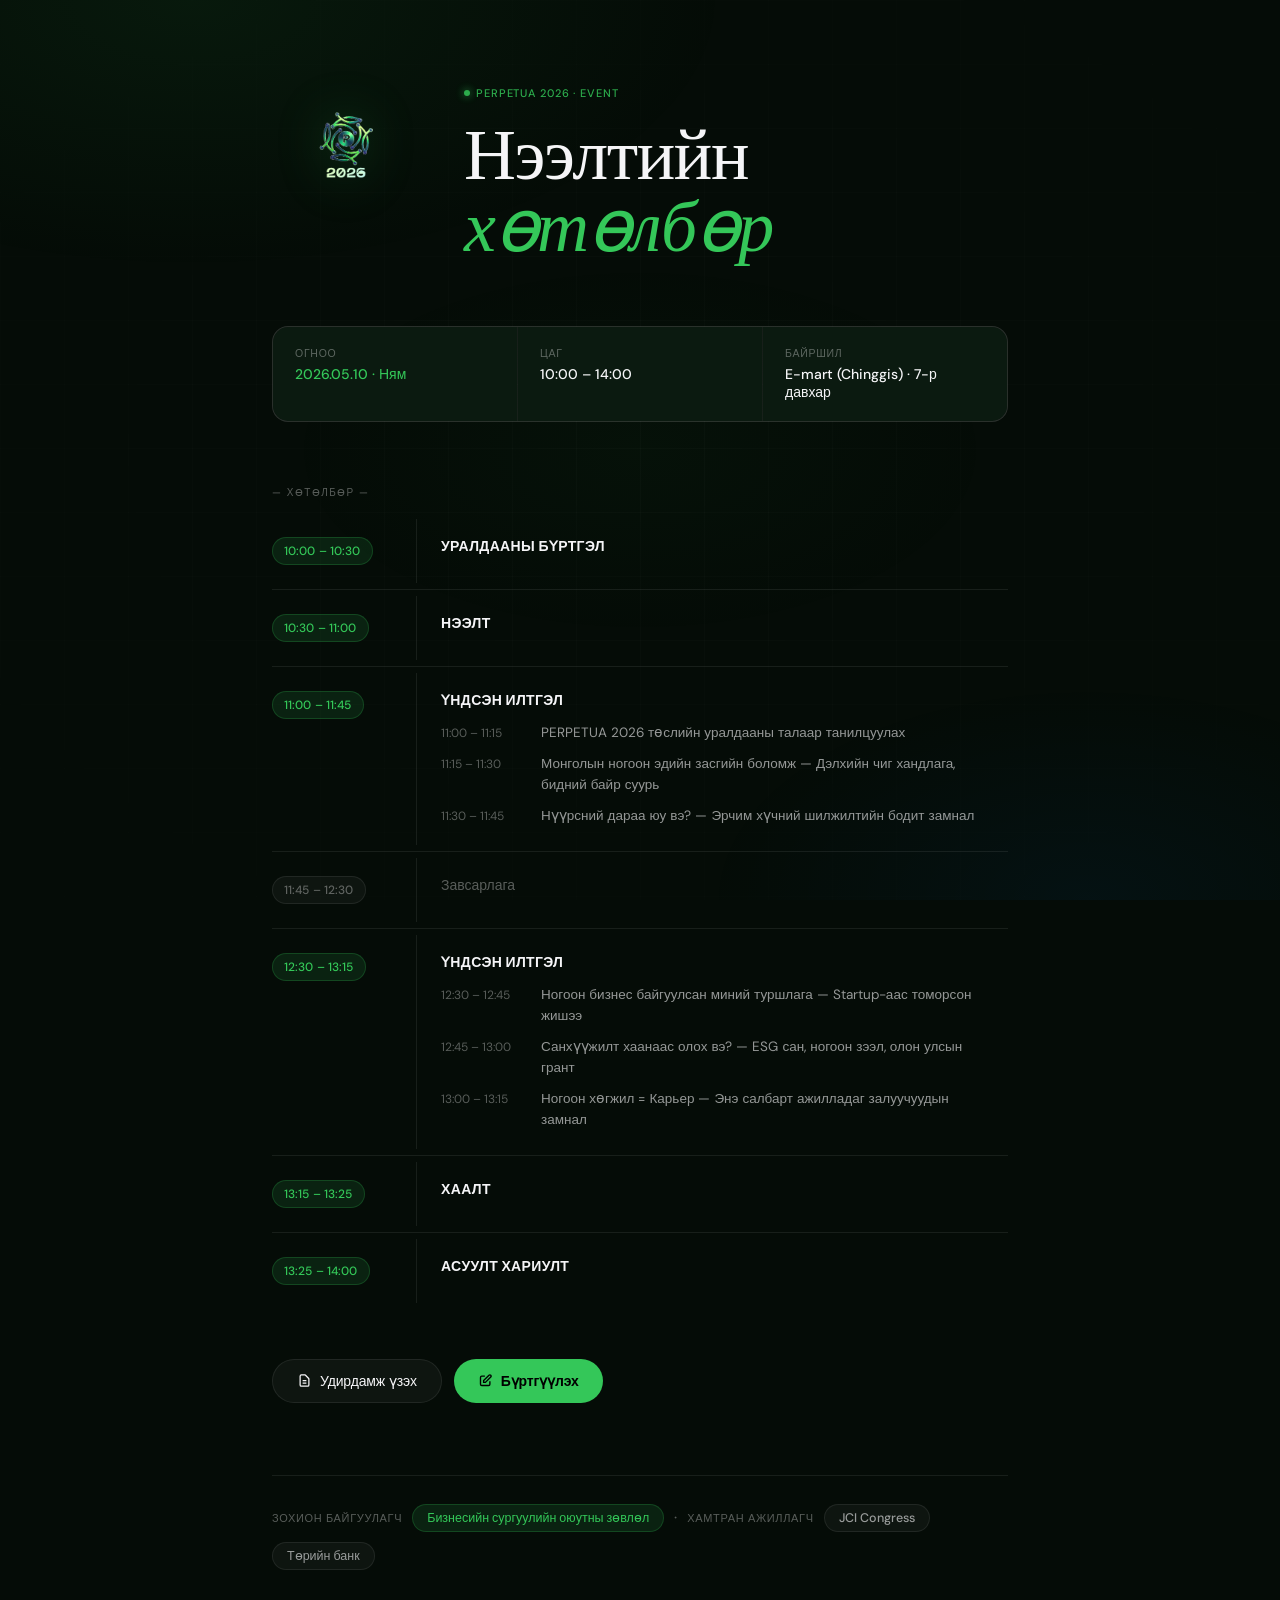
==== index.html @ bea0c5b6 "Update index.html" ====
<!DOCTYPE html>
<html lang="mn">
<head>
    <meta charset="UTF-8">
    <meta name="viewport" content="width=device-width, initial-scale=1.0">
    <title>Perpetua 2026 — Нээлтийн Хөтөлбөр</title>
    <link href="https://fonts.googleapis.com/css2?family=DM+Sans:ital,opsz,wght@0,9..40,300;0,9..40,400;0,9..40,500;0,9..40,600;1,9..40,300&family=DM+Serif+Display:ital@0;1&display=swap" rel="stylesheet">
    <style>
        :root {
            --bg: #050c07;
            --bg2: #0b1a10;
            --surface: rgba(255,255,255,0.038);
            --surface-hover: rgba(255,255,255,0.065);
            --border: rgba(255,255,255,0.08);
            --border-accent: rgba(52,199,89,0.22);
            --accent: #34c759;
            --accent-soft: rgba(52,199,89,0.12);
            --accent-glow: rgba(52,199,89,0.06);
            --text: #f5f5f7;
            --text-2: rgba(245,245,247,0.6);
            --text-3: rgba(245,245,247,0.35);
            --serif: 'DM Serif Display', Georgia, serif;
            --sans: 'DM Sans', -apple-system, sans-serif;
        }

        *, *::before, *::after { box-sizing: border-box; margin: 0; padding: 0; }

        html { scroll-behavior: smooth; }

        body {
            font-family: var(--sans);
            background: var(--bg);
            color: var(--text);
            min-height: 100vh;
            overflow-x: hidden;
            -webkit-font-smoothing: antialiased;
            -moz-osx-font-smoothing: grayscale;
        }

        /* Subtle ambient light */
        .ambient {
            position: fixed; inset: 0; pointer-events: none; z-index: 0;
            background:
                radial-gradient(ellipse 70% 50% at 15% 0%, rgba(52,199,89,0.07) 0%, transparent 60%),
                radial-gradient(ellipse 50% 40% at 85% 100%, rgba(10,132,255,0.05) 0%, transparent 60%),
                radial-gradient(ellipse 40% 30% at 50% 50%, rgba(52,199,89,0.03) 0%, transparent 70%);
        }

        /* Very faint grid */
        .grid-bg {
            position: fixed; inset: 0; pointer-events: none; z-index: 0;
            background-image:
                linear-gradient(rgba(255,255,255,0.018) 1px, transparent 1px),
                linear-gradient(90deg, rgba(255,255,255,0.018) 1px, transparent 1px);
            background-size: 64px 64px;
            mask-image: radial-gradient(ellipse 80% 80% at 50% 50%, black 0%, transparent 100%);
        }

        .page {
            position: relative; z-index: 10;
            max-width: 800px;
            margin: 0 auto;
            padding: 72px 32px 100px;
        }

        /* ── HERO ── */
        .hero {
            display: flex;
            align-items: flex-start;
            gap: 44px;
            margin-bottom: 64px;
        }

        .logo-wrap {
            flex-shrink: 0;
            width: 148px; height: 148px;
        }

        .logo-wrap img {
            width: 100%; height: 100%;
            object-fit: contain;
            filter: drop-shadow(0 0 24px rgba(52,199,89,0.28));
            animation: glow 5s ease-in-out infinite alternate;
        }

        @keyframes glow {
            from { filter: drop-shadow(0 0 16px rgba(52,199,89,0.2)); }
            to   { filter: drop-shadow(0 0 36px rgba(52,199,89,0.45)); }
        }

        .hero-text { padding-top: 8px; }

        .tag {
            display: inline-flex; align-items: center; gap: 6px;
            font-size: 11px; font-weight: 500; letter-spacing: 0.08em;
            text-transform: uppercase; color: var(--accent);
            margin-bottom: 18px;
            opacity: 0.85;
        }

        .tag::before {
            content: '';
            width: 6px; height: 6px; border-radius: 50%;
            background: var(--accent);
            box-shadow: 0 0 8px var(--accent);
            animation: pulse 2.5s ease-in-out infinite;
        }

        @keyframes pulse {
            0%, 100% { opacity: 1; transform: scale(1); }
            50% { opacity: 0.4; transform: scale(0.8); }
        }

        h1 {
            font-family: var(--serif);
            font-size: clamp(44px, 7.5vw, 72px);
            font-weight: 400;
            line-height: 1.0;
            color: var(--text);
            letter-spacing: -0.02em;
        }

        h1 em {
            font-style: italic;
            color: var(--accent);
        }

        /* ── META ── */
        .meta {
            display: grid;
            grid-template-columns: repeat(3, 1fr);
            gap: 1px;
            margin-bottom: 64px;
            border: 1px solid var(--border);
            border-radius: 16px;
            overflow: hidden;
            background: var(--border);
        }

        .meta-cell {
            background: var(--bg2);
            padding: 20px 22px;
            display: flex; flex-direction: column; gap: 5px;
        }

        .meta-cell:first-child { border-radius: 15px 0 0 15px; }
        .meta-cell:last-child  { border-radius: 0 15px 15px 0; }

        .meta-label {
            font-size: 10.5px;
            font-weight: 500;
            letter-spacing: 0.07em;
            text-transform: uppercase;
            color: var(--text-3);
        }

        .meta-val {
            font-size: 14px;
            font-weight: 500;
            color: var(--text);
            line-height: 1.3;
        }

        .meta-val.green { color: var(--accent); }

        /* ── SECTION HEADING ── */
        .sec-head {
            font-size: 10px;
            font-weight: 500;
            letter-spacing: 0.14em;
            text-transform: uppercase;
            color: var(--text-3);
            margin-bottom: 20px;
        }

        /* ── TIMELINE ── */
        .timeline { display: flex; flex-direction: column; gap: 2px; }

        .t-row {
            display: grid;
            grid-template-columns: 144px 1fr;
            gap: 0;
            border-radius: 12px;
            overflow: hidden;
            transition: background 0.18s;
        }

        .t-row:hover { background: var(--surface-hover); }
        .t-row:hover .t-time { background: transparent; }

        .t-time {
            padding: 18px 20px 18px 0;
            display: flex; align-items: flex-start;
        }

        .chip {
            font-size: 12px;
            font-weight: 500;
            color: var(--accent);
            background: var(--accent-soft);
            border: 1px solid var(--border-accent);
            padding: 5px 11px;
            border-radius: 99px;
            white-space: nowrap;
            letter-spacing: 0.01em;
            transition: all 0.18s;
        }

        .t-row:hover .chip {
            background: rgba(52,199,89,0.18);
        }

        .chip.muted {
            color: var(--text-3);
            background: rgba(255,255,255,0.04);
            border-color: var(--border);
        }

        .t-body {
            padding: 18px 20px 18px 24px;
            border-left: 1px solid var(--border);
        }

        .t-row:hover .t-body { border-left-color: var(--border-accent); }

        .t-title {
            font-family: var(--sans);
            font-size: 14px;
            font-weight: 600;
            color: var(--text);
            letter-spacing: 0.025em;
            text-transform: uppercase;
            margin-bottom: 0;
        }

        .t-title.muted {
            font-weight: 400;
            color: var(--text-3);
            text-transform: none;
            letter-spacing: 0;
        }

        .t-subs { display: flex; flex-direction: column; gap: 10px; margin-top: 14px; }

        .t-sub {
            display: grid;
            grid-template-columns: 88px 1fr;
            gap: 12px;
            align-items: baseline;
        }

        .t-sub-time {
            font-size: 12px;
            color: var(--text-3);
            font-weight: 400;
            white-space: nowrap;
        }

        .t-sub-text {
            font-size: 13.5px;
            color: var(--text-2);
            line-height: 1.55;
        }

        /* ── RULE ── */
        .rule {
            height: 1px;
            background: var(--border);
            margin: 4px 0;
        }

        /* ── BUTTONS ── */
        .actions {
            display: flex; gap: 12px; flex-wrap: wrap;
            margin-top: 56px;
        }

        .btn {
            display: inline-flex; align-items: center; gap: 8px;
            padding: 12px 24px;
            border-radius: 980px;
            font-family: var(--sans);
            font-size: 14px;
            font-weight: 500;
            cursor: pointer;
            border: none;
            text-decoration: none;
            transition: all 0.2s ease;
            letter-spacing: -0.01em;
        }

        .btn-ghost {
            background: var(--surface);
            border: 1px solid var(--border);
            color: var(--text);
        }

        .btn-ghost:hover {
            background: var(--surface-hover);
            border-color: rgba(255,255,255,0.15);
        }

        .btn-primary {
            background: var(--accent);
            color: #000;
            font-weight: 600;
            box-shadow: 0 0 0 0 rgba(52,199,89,0);
        }

        .btn-primary:hover {
            background: #3ddc6a;
            transform: translateY(-1px);
            box-shadow: 0 8px 24px rgba(52,199,89,0.3);
        }

        /* ── FOOTER ── */
        .footer {
            margin-top: 72px;
            padding-top: 28px;
            border-top: 1px solid var(--border);
            display: flex;
            flex-wrap: wrap;
            align-items: center;
            gap: 10px;
        }

        .footer-label {
            font-size: 11px;
            color: var(--text-3);
            letter-spacing: 0.06em;
            text-transform: uppercase;
        }

        .badge {
            font-size: 12.5px;
            font-weight: 500;
            color: var(--text-2);
            padding: 5px 14px;
            border: 1px solid var(--border);
            border-radius: 99px;
            background: var(--surface);
        }

        .badge.primary {
            color: var(--accent);
            border-color: var(--border-accent);
            background: var(--accent-soft);
        }

        .dot { color: var(--text-3); font-size: 16px; line-height: 1; }

        /* ── MODAL ── */
        #modal {
            display: none; position: fixed; inset: 0; z-index: 1000;
            background: rgba(0,0,0,0.72);
            backdrop-filter: blur(20px) saturate(1.5);
            -webkit-backdrop-filter: blur(20px) saturate(1.5);
            align-items: center; justify-content: center;
            padding: 20px;
        }

        .modal-box {
            background: #0f1f14;
            border: 1px solid var(--border);
            border-radius: 20px;
            max-width: 660px; width: 100%;
            max-height: 88vh; overflow-y: auto;
            position: relative;
            box-shadow: 0 32px 80px rgba(0,0,0,0.7), 0 0 0 1px rgba(255,255,255,0.05);
        }

        .modal-box::-webkit-scrollbar { width: 4px; }
        .modal-box::-webkit-scrollbar-track { background: transparent; }
        .modal-box::-webkit-scrollbar-thumb { background: rgba(255,255,255,0.1); border-radius: 99px; }

        .modal-head {
            position: sticky; top: 0; z-index: 10;
            background: #0f1f14;
            padding: 24px 28px 20px;
            border-bottom: 1px solid var(--border);
            display: flex; justify-content: space-between; align-items: flex-start;
        }

        .modal-head-text {}

        .modal-tag {
            font-size: 10px; font-weight: 500;
            letter-spacing: 0.1em; text-transform: uppercase;
            color: var(--accent); opacity: 0.7; margin-bottom: 6px;
        }

        .modal-title {
            font-family: var(--serif);
            font-size: 20px; font-weight: 400;
            color: var(--text); letter-spacing: -0.01em;
        }

        .modal-close {
            width: 32px; height: 32px; border-radius: 50%;
            background: var(--surface);
            border: 1px solid var(--border);
            color: var(--text-2); cursor: pointer;
            font-size: 15px; display: flex; align-items: center; justify-content: center;
            flex-shrink: 0; margin-left: 16px;
            transition: all 0.15s;
        }

        .modal-close:hover { background: var(--surface-hover); color: var(--text); }

        .modal-body { padding: 28px; display: flex; flex-direction: column; gap: 28px; }

        .m-section {}
        .m-sec-title {
            font-size: 10px; font-weight: 500;
            letter-spacing: 0.1em; text-transform: uppercase;
            color: var(--text-3); margin-bottom: 14px;
        }

        .m-text { font-size: 14px; color: var(--text-2); line-height: 1.68; }

        .m-list { list-style: none; display: flex; flex-direction: column; gap: 8px; }
        .m-list li {
            font-size: 13.5px; color: var(--text-2); line-height: 1.5;
            display: flex; gap: 10px; align-items: baseline;
        }
        .m-list li::before {
            content: '—'; color: var(--accent); opacity: 0.6; flex-shrink: 0;
        }

        .timeline-mini { display: flex; flex-direction: column; gap: 6px; }
        .tl-row {
            display: flex; align-items: center; gap: 14px;
            padding: 10px 14px; border-radius: 10px;
            background: var(--surface);
            border: 1px solid var(--border);
        }

        .tl-date { font-size: 12px; font-weight: 600; color: var(--accent); min-width: 88px; }
        .tl-desc { font-size: 13px; color: var(--text-2); }

        .score-grid { display: flex; flex-direction: column; gap: 6px; }
        .score-row {
            display: flex; justify-content: space-between; align-items: center;
            padding: 10px 14px; border-radius: 10px;
            background: var(--surface);
            border: 1px solid var(--border);
        }

        .score-row.total {
            background: var(--accent-soft);
            border-color: var(--border-accent);
        }

        .score-label { font-size: 13px; color: var(--text-2); }
        .score-label.bold { font-weight: 600; color: var(--text); }
        .score-pts { font-size: 13px; font-weight: 700; color: var(--accent); }

        .contact-card {
            padding: 16px 18px;
            background: var(--surface);
            border: 1px solid var(--border);
            border-radius: 12px;
            display: flex; flex-direction: column; gap: 6px;
        }

        .contact-row { font-size: 13.5px; color: var(--text-2); }
        .contact-row span { color: var(--text); font-weight: 500; }

        .modal-footer { padding: 0 28px 28px; }

        /* Responsive */
        @media (max-width: 600px) {
            .page { padding: 48px 20px 80px; }
            .hero { flex-direction: column; gap: 24px; }
            .logo-wrap { width: 100px; height: 100px; }
            .meta { grid-template-columns: 1fr; }
            .meta-cell:first-child { border-radius: 15px 15px 0 0; }
            .meta-cell:last-child  { border-radius: 0 0 15px 15px; }
            .t-row { grid-template-columns: 1fr; }
            .t-body { border-left: none; border-top: 1px solid var(--border); padding: 14px 0; }
            .t-sub { grid-template-columns: 1fr; gap: 2px; }
        }
    </style>
</head>
<body>

<div class="ambient"></div>
<div class="grid-bg"></div>

<div class="page">

    <!-- HERO -->
    <header class="hero">
        <div class="logo-wrap">
            <img id="logo" src="" alt="Perpetua 2026">
        </div>
        <div class="hero-text">
            <div class="tag">Perpetua 2026 · Event</div>
            <h1>Нээлтийн<br><em>хөтөлбөр</em></h1>
        </div>
    </header>

    <!-- META -->
    <div class="meta">
        <div class="meta-cell">
            <span class="meta-label">Огноо</span>
            <span class="meta-val green">2026.05.10 · Ням</span>
        </div>
        <div class="meta-cell">
            <span class="meta-label">Цаг</span>
            <span class="meta-val">10:00 – 14:00</span>
        </div>
        <div class="meta-cell">
            <span class="meta-label">Байршил</span>
            <span class="meta-val">E-mart (Chinggis) · 7-р давхар</span>
        </div>
    </div>

    <!-- PROGRAMME -->
    <div class="sec-head">— Хөтөлбөр —</div>

    <div class="timeline">

        <div class="t-row">
            <div class="t-time"><span class="chip">10:00 – 10:30</span></div>
            <div class="t-body"><div class="t-title">Уралдааны бүртгэл</div></div>
        </div>

        <div class="rule"></div>

        <div class="t-row">
            <div class="t-time"><span class="chip">10:30 – 11:00</span></div>
            <div class="t-body"><div class="t-title">Нээлт</div></div>
        </div>

        <div class="rule"></div>

        <div class="t-row">
            <div class="t-time"><span class="chip">11:00 – 11:45</span></div>
            <div class="t-body">
                <div class="t-title">Үндсэн илтгэл</div>
                <div class="t-subs">
                    <div class="t-sub">
                        <span class="t-sub-time">11:00 – 11:15</span>
                        <span class="t-sub-text">PERPETUA 2026 төслийн уралдааны талаар танилцуулах</span>
                    </div>
                    <div class="t-sub">
                        <span class="t-sub-time">11:15 – 11:30</span>
                        <span class="t-sub-text">Монголын ногоон эдийн засгийн боломж — Дэлхийн чиг хандлага, бидний байр суурь</span>
                    </div>
                    <div class="t-sub">
                        <span class="t-sub-time">11:30 – 11:45</span>
                        <span class="t-sub-text">Нүүрсний дараа юу вэ? — Эрчим хүчний шилжилтийн бодит замнал</span>
                    </div>
                </div>
            </div>
        </div>

        <div class="rule"></div>

        <div class="t-row">
            <div class="t-time"><span class="chip muted">11:45 – 12:30</span></div>
            <div class="t-body"><div class="t-title muted">Завсарлага</div></div>
        </div>

        <div class="rule"></div>

        <div class="t-row">
            <div class="t-time"><span class="chip">12:30 – 13:15</span></div>
            <div class="t-body">
                <div class="t-title">Үндсэн илтгэл</div>
                <div class="t-subs">
                    <div class="t-sub">
                        <span class="t-sub-time">12:30 – 12:45</span>
                        <span class="t-sub-text">Ногоон бизнес байгуулсан миний туршлага — Startup-аас томорсон жишээ</span>
                    </div>
                    <div class="t-sub">
                        <span class="t-sub-time">12:45 – 13:00</span>
                        <span class="t-sub-text">Санхүүжилт хаанаас олох вэ? — ESG сан, ногоон зээл, олон улсын грант</span>
                    </div>
                    <div class="t-sub">
                        <span class="t-sub-time">13:00 – 13:15</span>
                        <span class="t-sub-text">Ногоон хөгжил = Карьер — Энэ салбарт ажилладаг залуучуудын замнал</span>
                    </div>
                </div>
            </div>
        </div>

        <div class="rule"></div>

        <div class="t-row">
            <div class="t-time"><span class="chip">13:15 – 13:25</span></div>
            <div class="t-body"><div class="t-title">Хаалт</div></div>
        </div>

        <div class="rule"></div>

        <div class="t-row">
            <div class="t-time"><span class="chip">13:25 – 14:00</span></div>
            <div class="t-body"><div class="t-title">Асуулт хариулт</div></div>
        </div>

    </div>

    <!-- ACTIONS -->
    <div class="actions">
        <button class="btn btn-ghost" onclick="document.getElementById('modal').style.display='flex'">
            <svg width="15" height="15" fill="none" stroke="currentColor" stroke-width="2" viewBox="0 0 24 24"><path d="M9 12h6m-6 4h6m2 5H7a2 2 0 01-2-2V5a2 2 0 012-2h5.586a1 1 0 01.707.293l5.414 5.414a1 1 0 01.293.707V19a2 2 0 01-2 2z"/></svg>
            Удирдамж үзэх
        </button>
        <a class="btn btn-primary" href="https://forms.gle/eu1u39CYRS789gAz5" target="_blank">
            <svg width="15" height="15" fill="none" stroke="currentColor" stroke-width="2.2" viewBox="0 0 24 24"><path d="M11 5H6a2 2 0 00-2 2v11a2 2 0 002 2h11a2 2 0 002-2v-5m-1.414-9.414a2 2 0 112.828 2.828L11.828 15H9v-2.828l8.586-8.586z"/></svg>
            Бүртгүүлэх
        </a>
    </div>

    <!-- FOOTER -->
    <footer class="footer">
        <span class="footer-label">Зохион байгуулагч</span>
        <span class="badge primary">Бизнесийн сургуулийн оюутны зөвлөл</span>
        <span class="dot">·</span>
        <span class="footer-label">Хамтран ажиллагч</span>
        <span class="badge">JCI Congress</span>
        <span class="badge">Төрийн банк</span>
    </footer>

</div>

<!-- MODAL -->
<div id="modal" onclick="if(event.target===this)this.style.display='none'">
    <div class="modal-box">
        <div class="modal-head">
            <div class="modal-head-text">
                <div class="modal-tag">Perpetua 2026</div>
                <div class="modal-title">"Ногоон Хөгжил 2026" удирдамж</div>
            </div>
            <button class="modal-close" onclick="document.getElementById('modal').style.display='none'">✕</button>
        </div>

        <div class="modal-body">

            <div class="m-section">
                <div class="m-sec-title">Ерөнхий мэдээлэл</div>
                <p class="m-text">"PERPETUA 2026" төслийн уралдаан нь МУИС-ийн оюутнуудын ногоон хөгжил, тогтвортой шилжилтийн талаарх мэдлэг, бүтээлч санаачилга, төсөл боловсруулах ур чадварыг дэмжих зорилготой уралдаан юм.</p>
            </div>

            <div class="rule"></div>

            <div class="m-section">
                <div class="m-sec-title">Оролцогчдод тавигдах шаардлага</div>
                <ul class="m-list">
                    <li>Оролцогч баг нь <strong style="color:var(--text);">3 оюутнаас</strong> бүрдсэн байна</li>
                    <li>МУИС-ийн бакалаврын өдрийн ангийн <strong style="color:var(--text);">3, 4 дүгээр түвшний</strong> идэвхтэй суралцагч байна</li>
                    <li>Нэг баг нэг л төслийн санал ирүүлнэ</li>
                    <li>Ирүүлэх төсөл нь оролцогчдын өөрсдийн боловсруулсан байна</li>
                </ul>
            </div>

            <div class="rule"></div>

            <div class="m-section">
                <div class="m-sec-title">Хугацаа · Тэмцээний бүтэц</div>
                <div class="timeline-mini">
                    <div class="tl-row">
                        <span class="tl-date">05.04 – 05.09</span>
                        <span class="tl-desc">Бүртгэлийн үе шат</span>
                    </div>
                    <div class="tl-row" style="border-color:var(--border-accent);background:var(--accent-soft);">
                        <span class="tl-date">05.10</span>
                        <span class="tl-desc" style="color:var(--text);">Нээлтийн үйл ажиллагаа</span>
                    </div>
                    <div class="tl-row">
                        <span class="tl-date">05.10 – 05.17</span>
                        <span class="tl-desc">Төслийн санал хүлээн авах, үнэлэх</span>
                    </div>
                    <div class="tl-row">
                        <span class="tl-date">05.17 – 05.22</span>
                        <span class="tl-desc">Шилдэг 15 багийг шалгаруулах</span>
                    </div>
                    <div class="tl-row">
                        <span class="tl-date">05.23</span>
                        <span class="tl-desc">Питч танилцуулга · Эцсийн шалгаруулалт</span>
                    </div>
                </div>
            </div>

            <div class="rule"></div>

            <div class="m-section">
                <div class="m-sec-title">Үнэлгээний шалгуур · 100 оноо</div>
                <div class="score-grid">
                    <div class="score-row">
                        <span class="score-label">Сэдэв, чиглэлд нийцсэн байдал</span>
                        <span class="score-pts">20</span>
                    </div>
                    <div class="score-row">
                        <span class="score-label">Асуудлын үндэслэл, хэрэгцээ</span>
                        <span class="score-pts">15</span>
                    </div>
                    <div class="score-row">
                        <span class="score-label">Шийдлийн шинэлэг байдал</span>
                        <span class="score-pts">15</span>
                    </div>
                    <div class="score-row">
                        <span class="score-label">Хэрэгжих боломж, төлөвлөлт</span>
                        <span class="score-pts">20</span>
                    </div>
                    <div class="score-row">
                        <span class="score-label">Үр нөлөө, тогтвортой байдал</span>
                        <span class="score-pts">20</span>
                    </div>
                    <div class="score-row">
                        <span class="score-label">Багийн чадавх, танилцуулга</span>
                        <span class="score-pts">10</span>
                    </div>
                    <div class="score-row total">
                        <span class="score-label bold">Нийт</span>
                        <span class="score-pts">100</span>
                    </div>
                </div>
            </div>

            <div class="rule"></div>

            <div class="m-section">
                <div class="m-sec-title">Холбоо барих</div>
                <div class="contact-card">
                    <div class="contact-row">Утас: <span>+976 9119-7215</span></div>
                    <div class="contact-row">И-мэйл: <span>businessnumoz@gmail.com</span></div>
                    <div class="contact-row">Зохион байгуулагч: <span>МУИС Бизнесийн сургуулийн Оюутны зөвлөл</span></div>
                </div>
            </div>

        </div>

        <div class="modal-footer">
            <a class="btn btn-primary" href="https://forms.gle/eu1u39CYRS789gAz5" target="_blank" style="width:100%;justify-content:center;">
                <svg width="15" height="15" fill="none" stroke="currentColor" stroke-width="2.2" viewBox="0 0 24 24"><path d="M11 5H6a2 2 0 00-2 2v11a2 2 0 002 2h11a2 2 0 002-2v-5m-1.414-9.414a2 2 0 112.828 2.828L11.828 15H9v-2.828l8.586-8.586z"/></svg>
                Бүртгүүлэх — forms.gle
            </a>
        </div>
    </div>
</div>

<script>
// Load logo
const b64 = 'iVBORw0KGgoAAAANSUhEUgAABjAAAANxCAYAAABKW/[base64]/Oi4O+7+2s//Y79HRERERERE3kym/xMnIiIiIiIiIiIiIiJvGk1giIiIiIiIiIiIiIjIG6f6oW+AiIiIiMg/xe1JYjN77edf5/ZlRURERERE5M2lFVIiIiIi8qNy/e+vCiJERERERET+sGkCQ0RERER+dF4NLzR1ISIiIiIi8odHExgiIiIi8qNVSqGUQs6ZUgru/tI/MIYXIYSbf8zs5p/rj0VEREREROTNowkMEREREflRKqWQSqZLHUNK9DmNn8s9VhzKGGKEEKiqiqpqbt4PIVCHmmgQ+V1DjDK9Db/PuyUiIiIiIiITTWCIiIiIyA/[base64]/VTSbx0tuCT1MNZi8uZA5u0OdEO+zYDy1X+40f0p5mOYOV04eBTbfj6vwR2/2BNBRKgsojdaxYzGbM6sotBpoYaNxYxjkny1MLjVE80e9bYuooNlDFOTFGwjemLAJOxjR9ISIiIiIi8r1QgCEiIiIiP7Dy8ofOSynHkAe27RXb/kBnvR9iRxsGdqVjf3WgrxLbfs+Ty0sOXc9+N5CT0YSGSGA+a1gu51QBZlXkbL6krTvaPPiialjXNfNqZqGqSSRK3lNTU1lFsAoI0yRIwEzhhYiIiIiIyPdFAYaIiIiI/EDKt39prLsgpYFtt+Wq3bKj9aEqlDns+4Hz7QXPNufsUs++63l6cUmfnN22J/dOjDXRArM6spg1VBGOmobu3hnzEKlCxWo2562TMx6c3mVeBwzD+0wqjg+FqnJCmN2MizgvJkdERERERETk90sBhoiIiIh8b36XBgn3cY2U58Jmd8V5e+lb39HGQls69m3Ltm/Z+kBf1Ty72PDZF4/5+DdfcP78itSVcQKjqpnNZtTRCV6oI6xmDetlzQdvv83PPvgAO6t5cnnBdrvze0f3eHh63+ZNQ0kOuYdiVFYTLFBQdbeIiIiIiMj3SQGGiIiIiPxAAuMUxjejgZQL+/aKi8MlV/0F+9ixYWAzHNjkHYeUeX615+Ki5bNPv+Y3v/qST3/1BRdPNwztwNFyxfJozXrZU0VgGAgl88QTuQxcfLgjtZHuPedo0dCEQHvqVHHmJ4sjm8eapopkz5BaqmqOESgOUSmGiIiIiIjI90IBhoiIiIh8b271c39jH9PN1wK0fce227LPW9+Hlo23PO+2XOUDl/2BQ5/5m//xMb/+1Zd89dlzzr/e0z5toY80tuLu3be5e3aH9WpGUxn4QOk7ri4v+Orxl/xy8zFPvnzOH//Rh/zpL37O/Xt3IF/QdQMfvfu+3z05trpeUUqiDBBKooqNJjBERERERES+RwowREREROR7Zbf3SDlggesJjAL0Q88+7Xh89ci72NPXPRftJZd5z7Zkznc7Hj254pf/8CmPv7zgcOnQNVQ5sJqtWdcz7i0ecDo7pjajCYEqOnfuHZHv99w7fkDxHguJfpv55OMvubra8MF77xOqyOPzZxDcY8Tm1YwqDuQSMA9U1bf/67O7Y6aGDBERERERkX8pCjBERERE5I3hwH44cLE998ebp+RZgqbmUDr2qceaOc+fHvjlf/+EJ19csn3aMWfN8XJNFRqWccnx8oj7Z/eIEbp2R0pwfHbMH334Z9y/d0oMkEvL1e45//Wv/xO/+eTX/PrXPcEq3nrnLb6+eE4m0czM76yPrapmeM6koacKFW4KKkRERERERL4PCjBERERE5IdjgAewsby7eKYd9myHHdUqsqdlvz/QUSgeOX+y5/Enl/zmvz4i98a6rHn79D3mvqTEjPeGtUbeFwYyl5s97XDg8smGmS0pfeaPP3qP9WrN++/cZTEPnJyu+S9//V949OgRf/v3v+S99x8wTzWPzp8QzL1en1hKiZgKTTXDVIIhIiIiIiLyvVCAISIiIiJvhFKcIXdcbS/90O+oVg3d7oLn2yviaknfOb/+20/59X/9nKe/fM56fszRfM76aMk8LulKT8pgbgy7TFd6dhcd28OGSzJ1bFjUDe8/vM/P3v+Qew/XdnK2djN4/PgxXd/zySefcHK25uzsmGfbS5bzGXeOjgmWqKsZxRPBa01giIiIiIiIfA8UYIiIiIjID8Nefptzpm1bLi6eczlcYHVgIBOqmqE3Hn/+lL//P/6Bx3/7nHBeMVhH1zRcdZe0sSd1BacixppgA7NZw/07Dzhq1+z2V/S7xMX5jqvLHZdXG45OZ95UMz5490P+7/+3/8jf/Oq/8/[base64]/fB/bX3TURERERERP75NIEhIiIiIt87J1Om0YvA2H+RUqJtW2/bPdtuR7UdOFTQtj0Xz/bszjt8V6iGwtwDXcqkIdOWxNG84d7d95iv5iTLnG+e0e03ZHdmTU1dR/rk7HZ7zjcHhmT0CT75+HOefP2M9z56n/nsGKPh0eOv6cqeh2+dsVpUXO63PCw9mUIphgXHXUXeIiIiIiIiv28KMERERETk+2UFHAKFcmsguJRCPwwQA7GpcHcWsxmz+THPH3/K5fNL+j4RrKKkTCgBHwqJgZKMRTPHQkVTBU5Ojjk9W1HXgRDBrVCdX1E1kY9/8zl1HXj8+BGPv37McrEmp4rl4ozV8ozdruXQZy4PB5armlwym0PL2Wwg4lQef8AHT0RERERE5KdDAYaIiIiIfP+sYBgRbqYZ2jTQ5o4SoQkVVjmxqalnK9wL227HEMCrgHmFdYXSZ7DCrAnMDIZhIBgcLxc0Rw2z9YK+DACE2ZLd9oqvH39FSolnXz9nvppz//4x+0NkGGrq5ojh4muu9i37LrMfCrjjsSLhmBXMjFISMUbGIQxNYoiIiIiIiPw+KMAQERERke+d3T70L04xo08D3dBDcMiFqo7MmkD2gUO7Yddu6EtL0yypQkNDYHa04P7ZO9y/e2+83pxIXcLqhpIbYlWxms0wM/o+sd9tmC9XlGw8Pz/g5zueP9vz7GLDpr3k2e45T682rEqkGwqDG17NaEvhUDrqaoFqL0RERERERL4fCjBERERE5HsWXvqolELB6fvW2/ZAzgO5DFQO4LgX3DN1Ezg5XZOGiO8Ljc05Xp5y/+FD1qtjSim4G6VAHRuiVZQuAWDBmVtkvVjjKTMMHe12R3doCeGS9tBB7ZQQGTaFtKgY+opUInGxZJcHtmnvi6axBY4VUw+GiIiIiIjI75kCDBERERH5Xo0H/wH8+uNMLmkMFbo9bbenxARUOBkLTjOLHB8vCe/NuCo9vWdqr2jmFYujBRaNvh8YSsZiwd0ZhoHDxY4cM3WsaCyynC8YSmbz5MDTr56yu7yiqircjbN7Z6zOTpk1x5RhoGsLKRseA70lWjoyGb81PTLel1fvm0INERERERGRfwkKMERERETke+UY+MvNEe7OkDrads92u6EsOubU0+SFcf/BGX/1b/6ck+Ytdl9kHv39My6+vCS3kaM7a0qqSXQ0oaKeB+ZHC1Io9Mlxd1IZaOqAA0aFl4Bno6lnLJdL1kenLI5OmS8r6mbJULak7AwOvWdSGYBCoADlh3ngREREREREfmIUYIiIiIjI9+qlAQXnphR7GAYOhx37/RYncezHVCHSNA0P7t3l4f2f8eFbf8bFpwO/Wn/Kf0v/nSdfnBPqSKgitVdUdU29qGhWM7CB0Bk5QSqJbBU+FIJVhBxhcJpQM5stmM1mNIs59aLC6opmMWO2WlLPKnLOmENtEDAMv3Vf7JX7pukLERERERGRfykKMERERETkh2PgVnArpDTQdR2Hw4FChgwhVIRQMZ/P6brCV4++5MtfnfPrf/iMzz77hIsnWxbzY1bLU0IzI4eBEJxER4kZj4VcMgXH6ghupG3HsO/oti3GuG7q63nFwVqWZU41c9b3j7lz/5jlqsGsZ1FXLIhUXsDHqY4Qwm+/fyIiIiIiIvJPpgBDRERERN4IpRRyzux2B4a+oz0MrPqCLQPL5Zrt9oqPf/NLfv1/PubXf/0pjz97SrcdWK/OCG/VPLh3Spc6unwg94mcMoehY8iJMjhdrEmHwuZ8y/b8ksNmS8Do+p6BgZ1vOfIFzRkcn81ZnjbEBkJyls2MJtRYMczt5f1XIiIiIiIi8nuhAENEREREvleOj4uYpsJrs4j7mAjknLm62NKFA5urA/PjjmqRWc1XeLngb/76b/i7/[base64]/v8f6zoLYOHXjLI7WzJsZkYrxX5+DggoREREREZHvgRb3ioiIiMj3rEz/jMwDdWyY1TPmzQIvgb4rpB4O+8xu21GycbRacefOHVbHR5QAq5MVR3eO6XLPxfaKrx5/xWazIaWEUagssKgbqmKUNnF4vmHz7Jzdk6fY0LE+WjJbVIRFpPWWzjt661meLTi+fwRVJkTnzvEx86qmIowrpBReiIiIiIiIfC80gSEiIiIi36vrFVLXzCDGmtlswXJxRM7Gbtvy5OtzcojMFku6tuXkaM3/9O/+Dd224fGj57TDnm43kAYj74z2i55iUAfj+GTNyfEZi8WMw64l9QOH/Z5uuwcvzOYVx3dWeDKcAR+c1cMFdz865t57J6zvNMQq0wTnaD5jRiS4UcdI0GuAREREREREvhcKMERERETkh+OAQTBj1ixstTryJja0+45Pfv0JORp3Ht5nv98zW8z40z//I87PO7589BWf/v1nfP351wRbsNt0hPaCNBRWiwW99disJvYVu37PrtvR5gMlZAoZZoF4NiNawT1jOXD/T+7wl//+j3nnF/dYHgWOZnDcRI6qyAIjlEy0AP76DgwRERERERH5l6UAQ0RERES+V+P0RXgxg+HjFEbTzDk+Pub46IQQKr74/EvWd08Y2o7DdktdB07v3uOP/vxdcvgP/K/Djs+//JQ8tOBzFvNTPFZs0p7+MnM1HFidrzhc7em3Le2wh5hoTuakhfGcDRe2p2sOHN9b8ot/+wH/7n/+S2ZHPatF4XgWOGsq1gTmGBSnWCGYv/5+KdQQERERERH5F6UAQ0RERER+WNMUxnI25/T4jPt3H3C8Ouazx1/w1VeP+fTTj3knvENooFpVrO/O+ct/+3POnz9htmj4/LNnPH26Z98n0jAQm5oubTkcOva0hGCUJlGWGccpOdJZh3shnlW8/bO3+MVfvMNf/NUH3Hu7xqxnGTuOqhlH5iyAGseCUdwJgLtjZtPbH/jxExERERER+QOlAENEREREvlfXDRjFIdhNfkHTNBwtV/bOw3f8/tk9Sp/5+otH/HJRQeUsj+YsDg2LWeCde/f5X/4f/5F/9Vd/yf/zf/1/81/++pf8+jefE5qGXAboe4Y4I9SB+bLBG6dEo616okdy3ENw1nfu8rO/esh/+J//FR++c8wqtgx9y4rCwipmQA0EClWMUAwrvJgesQIY40zGrakS+Zd1e+jln/ogXz/Rvu3tP/JmfOtN+Udcn4iIiIiIfDcFGCIiIiLyg7CpC9vi+LaKkfXyiAen93j//nu8fectrtKGyyfn/MPf/pJ22PBn/mfczwPHswVVlXjw1pL/+X/5v/Bn/9PPeXa54+///hM+/uQLHj15yv7QM4QtcbmiLJ22bqnu1Ty4u+bBu/e489E9Tt9e89b7Z6xPB6p4ScXAMmRWFphboJA50BGYUdNRhxkUg1wgjquvnEwe7wkR47UbpqwA4Q052y4vf+jXv4jf8m3TjX/9Aq0Xfperefk2fHspul1/w++UHJTXffKf7HX3s7xyW8Ptm3L7G14TuDhlejf89gfxu/zwTyARERERke+NAgwRERER+V7ZrRPY2wf6IQSaWHHvzn0e3nvI6eqE4apj8/yCPu8JdWa5nLGsAlezSLNccnq6ZnXyDr+wd9kceh6+u+bo/4SzL2sur3YUAqFuGEom5QVH6wXvvH3Gux++xds/e8j6zpz1ylg1hQUtM3rWlTF3p7KB4j0De1oitQUPVBZDhNLgOEagEKb79N0ny/+cM+s3yT9ziGG6/OunVa4fozHuma7XXvnitwq3vvNbvufm4/LK5csY5NhrPn/r7bdHLd/Cbr/7O3y3wgkRERERkZcowBARERGR79XtM1p3ZxxZCMRoYDVnZyd29+6Zn6zWXOyfU3aZftfy9Wdfs91c0G2e8Gd/+Qve+9lHxJhp5jMGh/UM/uznd/n5B/+R3b6lHRLFYciJoWTMjKquWS4aFuuGuKzAeqy0zMrAMjhHVMxJzMwJFIyW5EZvRjveep+Fahwe8UBxw8KLw2nHX5R5v3R4/o8++v49euW2/K7rk+zFRW2adnjx8e/Ix+mDly5/+5B/mvAIlJt5ijBdxm7ChfAdWcbL9+12P8ntcAQCwabLv/p2+vrNtMTtt359DeXW93zzfrzutrx8w17/6d8l5FLGISIiIiI/JQowREREROQHNRZhjwfCMcBqvuDhvft88N77nG/PefT1F8ysprOOMuz5chExH2h3HXce3OPBO28T6opQV9xZNaSSuXNc48UoZIacyDixqnAysalwCk6PkYkBKi/Mc6EOA40FIhAZCAaZnuTQWmFs8Gi8CZj5HC8GOWIxvFh3ZNMB982B+HcduP/YXE8q8GJi4WZy4ZXLfWOCgRePyXc8IEaZQoxXXYdE3/Z93z5w8brlUt+2xOqlgOB1P+z22Mmtb3BeP6fxjRVTv0N48cociYiIiIjIT5YCDBERERH5fo2918DL66SuD4aPj4549+Fb9ld//pf+/PlTfvObv6ff9vRdx7o0fP4PX/H5J1/wxafP+NlHH/GLvyi8897brE8avB2gZHLucS9Us0gITvaEeSRWkNMeQsEoVMGY49RmzILTEGimeQrDcBIYZBKdJ3LJ1LGmIhAtYsHG+zOdPptdH2P7dJdemiP4kXh9l8TLB/vh9W9fuuAr0ws3Xy+4vXrx25f5ljL0m8f4tTdvnOz41omLl7362/itocVLFx5DqeutYde/8etv/UYw8q1rrF7+4bdvw0vdGt+4Bz+m55KIiIiIyD+PAgwRERER+WG9cupcVRWLxYIP3vuQn3/0EZ9+/imPn33F5f6SUhvRasxg8+zAP3Qf8/TpBXcf3OXk7Jj5suH4ZE2ooZ7VhBqwTPZEqCKzZc3p3WOiOcGMisyMQM34L8YlD1jVYGTAMQ/AAFYoFLJB5xuCVd4QLZiNkYdX3zhZf/UA/ad17PxqeHH9trzmPD/84wKE77rsrSmH6yGJW/Mf05debuz4J61ket2WsG+5rturt77xTd/yw1+a2njNtIeIiIiIyE+FAgwRERER+X592yHstIYoxsDJ0TEfvv++nV/8hT9//py//hsY9i39ZmDIkcXxnOdPdjx+dE7z+dcs1jNWRyvuvXWHk7Mj5qua+aoh+0AJCQLEaJzcWRPqDzk+WjCrZ4Ti4E6IECyCjUfs7tdV0xkjTkugCkZPXzaEYJhFbzAjVIzH5NWL9UqT2yuFfjxnz6+LWm5FAP+sO3Jr1dbt63tdaPGaaYqbT790+QL+XalHeClbMp/6O14zyjGWhn931PS6n/TN73h5aiJPnwuEl67/tVnGN0KZ16zc+vE8mURERERE/lkUYIiIiIjID+c1B7GlFKqq4uzsjF/8/BccDgeGtqPd7Pj88Rd0/UA3FMygWtQMpZCGjvPnO87Pr1isG6wqzBY1sYnEBrrU0qeBO/dO2HU9H330AR+++x6z0IB35OwQnGiGEzEr+FjJTcDGVVClMJTxKDoQCDQEogerbTxkdvAaQvgDPGD+F5wfed3UhL3ytSnMGj8sr6xlCjcTFjAVwYcXl3D3l/skLL/0YwJjeOEw/X5vxw23P/rd7nP8xn25fWsLTniplPzVoYpveN0Xv/MbRERERET+cCnAEBEREZEfxre9wt6MEAJmxoN79+2v/vKvvD+0pMNAcufri2ecn18ym81oDwN1E0kUCE6765ivZhAzsQnMFg0DiVR6Ms7VLmGrL0nMmC/POJ7VHC9qLBScDHZ9IB0J0+vmYTokdwjRyD7Q5s142WhU1B7MbFw3FbkpqbZxXdFNz8cbswbolU6F6/DFbt3O77qN3yjsvvZKaferJd/+ciDggNvLi7bMyhhAFMemaZhUCgTDzShe8OnG2XQt178b9ymosIKZYWbTNI1jZmQcK05FNf0uwrjeyac1T2bgRjDD3Qkl3FyPTZ8bb2OcpmrG675ZgFUcC+Eb99PGKyfadXzy7d3gN9/zusf/9t/LKxMnr5smERERERH5Q6AAQ0RERES+f9/SIQAvDmNDCKzXa0II9pd//q+8FKhnC/4///l/5/z5FZvtjmKFWEcIRpxXzHJNHSKz5YxYIv0202WomgWxNhhm/M3ffILXC45P7/PRew9YLCqClbGy28sUYIy3LGLj0fr0qn7HCcEpITH4noMHsMgc8xiCWTGCR9zsx/Wi+Zd2LN36/PUdCLwSbHyjqpqbfgvPY5n5ddBx660DxQvFxsczk28e1yluIExvC+NBfabgBYpB9kJ2p1gZgwf3KXwYQ4rr8MJfxBtTSDJ9HJxQrp98YQo+HLOA+XU4YQQPYzDhEKdnRLh+XhIIYbzPwaGEgHnAzakIeC5TCFeN66IMIE6hw8tN4z4FXK/GD9/1vDG+Zf3VTcCiMENERERE/nAowBARERGR79c3zlfDN47Dc8lEGw+K5/M57777rrmb44HZfM2dk7/myy+/5HJzwbY7kPoMJVCysTsc2FeB0EQswn7oSJYJMbK4mzn+2R0+/fwZOf034F8xm73P0dxozJlbIJNwxvDi+nC+mGNcr5ga+zCKtZQMHircInMqYgh4CWOpNzYdet9OAd4A7q9/if93vOp/7IaA2+uVrg/M3fLN+9dTDsXG6QR3p5RxqqJYplghW0+xRIk2PTLjY3S9+CmYvQgoAhRnnL7A6EvnHtJNGHK9Xup64VfBKV5u7t/1pfzmzhkexrVRNgUT5uOkRSBSESAXYqiIVlnlU5hhRrRAZQFzo7IABAYDw8g2hREWKeQxJCljCBKIhBCIU5fK9IwiEKegJ45jIMVupkWwF2uubj/q4yP/Lb8qBRciIiIi8gdIAYaIiIiIvHFiiDeHtFVVcXJyQlU1Vte1z2YLZrHifyyW/Po3v4Hzc3rrSSkzDJlCph16QhOYLWe0aaDLHcRACZGjdyLPH2/odh3379zlzukJ87fPqKqaMv3HSESuD7rHA/VpaRBOxjCiQ6GllC3EGqh9BhaDE1gQqHjRkPCGhBfw2vDCmfYoTV9+MQFQpv9+cf+v5wXcpukIdzKJ7ONjk0oeAwYbH61EoZAouZBs8BI7SihkhzIFPPkmfrjVGDHdzGQGGIlCF7rpcmn6HqZJDmegjNdgAIF8c40v/pNftGAQbiYrInEKL4xACE5lNTMar2xaKOZQ2XiZygLjnIbh09sCYD59vxELhGIEotVEqmTEEIiMQcj1FEVFIJKppu8bx0lerMca3V7N9crvTVMXIiIiIvIHTgGGiIiIiHy/XtOx8NLR7PQqdC8JCwH3sYNguZzz7rtv27yZ+TsPH/DuO2/xd++8zadffMmz86c8efKEq92W/eFA4wbJCakwIxDDjCEluosDX/39F5y9f5f58ZJHXz7ll8e/Yb2acedoRrbEIo5dFsnHdVEGUyeCk+PUhVCcKgSqGCjekvMFORTcss9IRJIZC4x6nMaw6/v8JgQZr9wGu/kvAMpNNAAvarTzON1wEzWMq6CyJ1JJDGUgl0K2jEWH4O5h/EWPkVCe3ia6ciBZYjCnJzGQGUjk6T/JM0MZKH4dVTjJnFQyu9SSrZCm0KPgZINkTp56LlIZQ49cCtkLKRVSSuRUGCgkCxR7sRrKfFwBVXkglkDIkXnVMIszGqvHcMMCtdXUFpiHQG2BGCNVGFeWmRu1G/NQsQozZkRW1Yx5qHxJA0Szaf6ipwIC5hnPA9GhtkDNON0RedG7Mf4TpwDt+v+6vfj93Q4uFGaIiIiIyB8iBRgiIiIi8v27Kbn+5r7/Vw9gb5cor1YrqhBtvV5Szxo/Pj7mrbc+54svvuA3q0+4urriybOnbA9bhpwIwRi8EC2Q+4F+2+LBSKuOsspcPL3k889q7t05Ib73kAd31/SeCRjZ8hSmOMHHvgMv00yCQ/[base64]/bIylhtcf3j7FN2gpLGvopRCDNfrc8Di2Ckwn89ZLpcsVkt7//13+frpE//888/51a9+xeMnT/jss894/ORrnj9/zn44sDvsGYYOTwNVNGzb8/[base64]/Fuccx7mvqK0JASdRYVQYZgGfOkTcneBGTTU+NqXchBjX/4y/V01iiIiIiMgfDgUYIiIiIvLDuj5nnQ7UQxgP+GMcV/zcHNROFwwhgBmz2ez6srZarTg9PfWnT5/y0Ycf8sVXX/Ho0SOeXzzj0ZOvOb+84Nn5c9o04ClSWqe/6Nistny9qulSx/F6zXK55P6dNV5BFafQYTpUd3OmOoabV+9fF0ZbMKAw5AO7bBBhfJ1+GCuib8q/4z8iwHi1uvmf73YptNu0EsqdbJk8RhK4D5SQgUSxMrZLePJiicESu7QhxUQZ5zBIU+AxMJBtoC8diUzyjuwDycbVUGP4AYMFWjJtSew90TLQWmEIhcELvU9BinGzPsoxBit0GF2saUumywP7PNAV6DzTx0Afx/AiFcYVVO64G8UiXPdWpOlRcBtTnMqg2PhVNzwZVsbeE9wIFiGMYUq0iJV6fC7mQiwQcerizCyzxLjYbZhZoCFQ4dTuzGLFvJmxiDVH1Yxl1TCPM2YWWYea02bNcTP3Rag5ni2YhYp5VTOPNXVV0cTKYpx6OoKNReklE6aqkIjdhBnXfz/jkNOLLpkf0mu2xomIiIiI/E4UYIiIiIjI9yy8/jTz+nPh+p2pZHk6kH3pW9ypq5q6rlkul+ScuX/3nu3bA0+fPvWnT5/y6aef8vmXX3L8m9/w+eef431hsz+wHxJtN9A/P1AvG6iNfXvg+PiU+WxJFSLvvnOX4N24QgrHQmbIPSHWgBMsYMWp3GjiDIBSEsRAomMzPKOEBDEzN58asmd4aSDU0314/aMzllAXoGC3j36vp1ZsepX9zSvsyxSOjBMqr7tu5/riZQodXgQW2cYlT33pSN5hlVEY3JjCCway9aTY03JgEze03pE8kb3QlwGi48HJZaCUMdAo14EIBQ82/RwjEygESvDpJ4yTLAcKveVpbVQheSFh5OIUNzLGEAI7jEOAq35gN3R0ITKYUxzK1DPhGMUdK+OSMrPxc+7Xe8vCiwCjjHvBSvExwCgQCuAVhPFyNoUbGTALN59PxYkOQ4Ae45ATtRu1QUxOyIkwlHGiwiO1Gw2BRaioraZxY1k1HM/WHNdz5jFwslxzulxyvFxwvFxxtF6ytMabWLMKDQewKoztIvSJCqcJFbXXBDcCYQr8wvVf283zwqf74tN6KqaH4PawxuueljdfLj79fZZvXOab3/cidLtdQW43T8jX/KBv+fmvvS2/zbddkZIUERERkR8VBRgiIiIi8uPy6mmrjSHHfD4nxsh8Prd79+7x9lvv+p9eXPD5H3/Oxx9/zH/7b/+NX3/yMY+eP+eq3XPV79g92eEx0MxmPP7sCbnvCObU0Xh4b8WsqkjpAGWgqSLJD1Q2lnxXBCoqQslgTgkFY+x+IGaybempiRhO8cCxWQg4A3iFmb+0Sut1/Hru5JXLXXeCXD8W9qIlfLrAi3cLmeSJlBO9D7glsqVxOiFmwMbVT7HzTEfHGGRk68fmidxTbMA909lAS8dg45KnHMegwa1gQLGMBcem8MV9atMwH9dJOXTFGUKgN6djXBfVUeh9fDuYkxiLuBOQYzX1YEBLYEvh4Ma+iuypGMzIZpQCEMbHyl5+TKxMJ/UE3CI37SvuYJFgjjOGEjFEPIRpTAWKB0IBL+PX3QJmjscKzMeAhbETZaBwSJmIUQGVRZqqGkvAiWPBeDL6YoRSsOw0rfP0UJjbjtqdJjxjXkXqYMxi5Hi5YL1ccLIaQ42j2cJXdcPxbMG6mbOKDatgNosVtQUMZ0gtnsbul5qKYOMsRow1waqb7plw68/pevUUXIdo10+lWzFauH36f73ebXw7lpTfjipevqSIiIiIyD+FAgwRERER+fFyn6YLjLoeJzIAjlZrjo+P7e69M05PT/3+/fs0TUM1a8h/97f4RWE4JPa7lv68o5u3nBukoePkaMnJesbRMsIS5rGi5A5SZl4FsieMQogzAuAlYZ6INr7SvaICAuaRUna0QGOFGIJXRBsPjmvMp4N0izeH7i8Ero99X0xPvHS3gVdfTD6+Kr6UsTli4Hp1UyJboQ/DGEh45wMJt7Hfolie6rEHMi09PclahjKQSkcqA8XG/g73MJWXT/+UF0fTfnMj/cVhto1zHMUTqQR6z7Q4yTMDRudjqXb2QPGIm5FKZjBnMB9XRmG0BNop5Ng7DFOgkSxSwnh8PrZex2lKIOAWIBuh2BgW4ZhHvMQx7MgFMMzD1LgRwMcS8HFiY3yAI4FgFTEYWCB5hhgZSzXK+NgUH4/xi2FVvGl7Hwc9IgljKIHozoxAcCcUw3MhlkKVekJ2QnFIhdrAPFObsZw1rBdzVsslq/mMo/WCZVNzOl9xtlhwXM9ZN3M/Waw4mi+ZTz8/YFY7zCxTuRGtovYE9AQ3KqswpiJwf7GijVsTGS8ijTIFPH5z+RfPU8Cup6R+x6jiO6YgXtko90+nSQsRERGRPwgKMERERETkx8vsG4f746eN+WxO0zQsF2u7e/cui8XCT05OxnLwT35D+0XPcBjon++5yAXzU86O1jz69BGRluUMPnjvjPV6TlXNCdOx+fUqpoBTAYWeMC1GAjAWxADknuxbShkoVmjC2H8RKbhlstcEr8dz1vHl7Vy/++rh7asbd+z2Fp/[base64]/MFJ4sVD47PuHdyzMOzu5yt15wu1z4PgYRZdAg5E4ZM9IG6ClShprJITYU5RKuwEF48AW18DAp5LAmnTM/91/zB/S4lF9dPagULIiIiIvKPoABDRERERH583F9ZZ/NiBY7dSjSCBWbzmqpe8/7775uZ+ZA65vM5qU0sNhdctns251u2cct5U1Hygmcz49d//2uivcPRR29TVVDbeOBsZPLYsoAzEMiYjeGGO0SL44RFLOScMBvIVihekQ1fgDEdBhcgeINddzNMN/31IcZ1YjE1Gty6nykl+tSRg9PR4ZVzYMeubDyXjhLHiQsPicRYrp3LQCLhPn4tMwYWnsfScsJ4MB+sGQdFLOKU6fG16Rb5dc351K5RKKXgNoYPA4XCuA4q2xgBjbXXhQxgPn4mwMxtLL02qCiUkuk9g2eSQyKSzBg84CWMhdoGMYFNYYS7UfIYE1XTdEUohiUfD+mvP/YxeMheSMUpZQxbYAwW3I1ggRjGKvZYVVTTtEnKfhPalFLGNV/Xv4tohDD+XyzP4KlQUiYxTScY48TGNFZjVaBkJ+dpgCSMj22mQKimyY6C50zJGXIhe8E9M+sLz7rMantgHq44eX7O0WLB6WLF/dMT7q5POJ4vWTczP2rmLJoZi7riqDaW0awJjJMwpWAJgg00sYJpYiXGmhDGCZSbfVo3ExevfYJ+N3vx/P1dfGvOoSBERERE5CdFAYaIiIiI/Cj59TqbyU0vBOM0gsVwc5kqVty9e5fZvLblYuZNVdMfev7hNx9THj/msN2TrgbOvzxnvoj0R3P++r/+Ld3+kodHSxb3j2nqBiNR6MeDey/jwX4Yq6khMS4e6qcj2ghm4yQDkP2SbEZF7YVCBIvTtEEg36yUun5F/zfPiF8+AHbGQ/lcMoeu5eqw4VBa72OiWkVy3dNaS8+elPfkPPZaWBzXHlnwscvBbheGj0XPhTxWRIxLsm5+pplNgcV4KJ89kcxvejYwm8q5x+96EW6MMyvXMUy+/noY749juPl4nwgECpUN1BgNMLdINqe2yGEoFGfsH/GxfJs8Tjt4KeAR80B0CCWMkw7FphVNYQwxfNwAlUqmz4WUr+MhI0wF36EEKgINFdEi9TR5McSCu5N9ul95uu1uFGBWNzdrthKJXCCVBIRxyiIGsGllk9sUohTIBbNIM2so1yvCipNKIttYiF5KGqdVSiAVo+szl2mANBBzpjaYh4pFXY9TGScnvHXnHveOT7l/eod7J2seHq0YYvRZKETMqpwhD4Ri1DEwr8Yy8AqfGlyue1jG57yF7wgxvs1NeCEiIiIi8o+jAENEREREflyM8eXq/s3T0+tAI4TpgHj62N0JERaLBW+//bb9q7/4S88DrJdrQqjIOXPVbtg+2vJsFgmWufNgxuWTHf+//+9/5U//+F3+9Ofv0cwLJYxF1dkTgUC0gpExzwQzmA7yHZ8mGSKZllJqSo7sYmSGUxNwxgP24uMr7UMIUxDDN0KMm26Aqbzbp/6P7HC52/L5k6/86f6c1noWd2bURwGanrophGqgxA4s05OwMD5GAaa+iqngGsOvr/[base64]/53dDhBv/[base64]/7F46/5/PlXPN5+zdGDI1b3ZiyOAyenc1ZHgaoqhDDe4ltLtqZIYVwTNDYdjIfpeTqo5/rgfVoS5USuux7GMOXlk2a7fhxwQoFiNk13jNMVtdVUPmBexoN8xvVSJYxn1kOewpAMcQg0aTyojyFCCJSSsVQwHydQLBVIGc/j+z4UyON+LnMHH8MKKzZOaUwl1O5TwGS8mDMpNj4WGTw7VgJ4JFhFRcSsMAtjwGJulBJxv/4dQ/FxhmTAxnVajFMm2SMpF7yUm94ML457mtaBlel564QQccaOjZLSTVAXp1goUBHMMAs3vSeRhmJpnOvxTLZM2yd251ueX+6JDjWBZVVxvFhwulpxdrzk3tkJ79w7497ZCXfXS45XSz9qZgQvNG7WhAbCOKWTS8LdiXEsCY/jDNGL8u/f4kUQV/hd10iJiIiIiCjAEBEREZEfvVdXSV27CS+uP2fjTMP6eMV7H75nyYsPKZE90Q097RcH2l3Llj2PY+Dh+0fM31rw618/YrPb8u//r3/F3ftLzo7XgDPkFkImFGceZ2TKGGx4Idg4f5CJ40SBFdwHih8oySgh0YSDL+yYWC/N80DXGanMqaoZVTW+2n4slp5ewz4VK19PluScycnp+57tds+XXz3i148/hS+d+iRyfG/Ow3fv8P57d7h775hlVTGPFU4ml0z2RIzjzET2TJrCl3ECIIwH/[base64]/pRHc0I9J6xnCFl4lCYVTV1rDEylVXYFK+85Fau9c1BjdevlHqpx8Ze/vyLv2uFHyIiIiI/JQowREREROQnJ8bIcr3g7Xffsn/V/oVf9xDkPPD1+VMuNhc8GZ5RVYEYxwkKQuS//c1v+KM/fhf7sMEMjpaLsdTb9vRuxAzEOK5BKjatG4rjMiUDi5BLwqwjWSLQ0dFRWHsV1sRmZXgiZyOlRBUb6mr28gnw9fosM8zBy/hq+DpWlC7z5PFTyizDFcwuIl89fcQnny156+0zHjw45e27R6xXM5qmGic4ilPVNdHC2GFBInmZDvrB4jhhcj1HYSQGTwRnLH22ME2YOMFqMpniRillLN8uxpDGlUqDJzofuNjvueoHDqWwy84hDXR5/JmWCqlL5CFRktN1ia5PDAn6LtNue6yM0y/uY0+E56mIOk1vy1Ry4T51dZTxNkXHA7iPB/7RHCMCNxfHGaczWoswrZuqqop5PacJkSZU1BaowzgpYxZxszHMiIFQV7gVglU3n6stjr8rDGKgOFgVCE1Dzpmu6xnSOJngIZLjeGhfMhDHKZJgRqkqUjHKVFpOsWmSY5w4yW5YgVjqqUvFx0AqgJdxZdauG9eVGYlNN3B+aHlyteXLiwtOv/yKt+6f8eDOKQ9OT7m7WvvZYsXcKhZ1wypG1lVj0ZxhaMm5MK/mzJoGK3YTfI1TJUzJ11QIYjYtH/um71pJ9ernXwo5REREROQPngIMEREREfmRebnM+h/LCViAumm4c+8Mt2KF7IfDgb5t6fvEfr9nf9Vx/tWGXBLFTnGLbHYfsz/0zJZH3Ll7RKbBGajDiuQ9oYr4VOntHil+3SsxFjcHnOKJbIWM0xPJviGxY26JWWXuxcbNR14z5PGV+DHWxJspEqZS5EisKqINLKqGk8URtUeqwdh0HfttS/eko/MdVifuv3Of99+/y7/717/g4b0jzu6cUM0qKgvTkqvrxzZRhXEN1PjfkevFUIXx4N9sDIGcQAL68V4CATcjU+gwhlLocmHf97RTCJEyfPH4CY+en7PtM/vs7LqOth/IySlDwfuEtwWS44ORh0zJgSZEjur5eKYPFBtXeZlDKBCyU3sk5KnDozh9cbqSGEommeMxTPczEMyppz6QwjiBQXDSkOnzQEqJkgoJaKegg6mfJPhUpl6mj+O4nmq2mGOVMZ8vWa5WrFYrFosl89mcqg5UFvF4fQg/9n80lultrD7v+o4MY7Bi110lNq0sgyFWpDxOaZRSXgozKIVQpomdcQ/VtPJr/BW6OV56CJEQKoo5bUrs+p6vr3ZYeMr8k884Oz3inbtnPLxzylunZzw8O+Xe6Snvnt1jVkfqUNOlA13XjyvAptvYxAorTmVGmNZz3R6luL5Pv/Vv9JV+m5cnrF4UxL987SIiIiLyh0gBhoiIiIj8pPhNu4RTxcDJyREfffShDV3yxWxODDXuzpOLimF34OmXF4QYSdm5/+4ZT54c+E//+e9492dv8bOfv83JqmbZGGXINM2CQhlrrEMkEEjcnOSOfRNT6fcYBvi4HcoHYgxEIiHgVmGRiqHt2W6vaKoFi8UCdx/XBrmDjz0QweF4tbYP3n7Xn330Jzw5f87HX3/K5mJHiYV6ucACtDvnqy8u+X89+985O51zdueIk5M169MlR0cr1kcLlsuGZlZRVRVNPaeaYgnc8MLUHwGECsdp88Bu6GjTQDtkDt1A2w+0fWJ/6Nn3A22X2fc9h34gDUCK7NvEoU/0uZCHQhicJgVycmxwSJHSQemckIEyI/eF3PUcus0YUASbJiDGgm0rTiyBbsjjx264weCF3vNYEm5Q4li2HRm/[base64]/PD5jsVgwi9UYYHgxS4XYD3guzJqGeaypLBCDXW9u+53bvL9tuuLVXm+/vmPf8T0iIiIi8uOmAENEREREfqR+x0mM26eexq3S4bFwuWnm3L17lz/908qOj059v+/Ydy3l14Un54/Ynu94Xl1CgeXyiELL+e4rdskJ9ZwPP7pH1dTUzYKOQjNNLRjx5rx2rMEef251fcI8VXxDofiBPl9AcCpLNCF5IVsKMHjv/eFgQ17SNA0pVTRNQ4wBc6jngSVz7vsd+9l77/vzi3MozuFw4LLbUAbHopEvC882VzwPPU9XkfXJFadnK07vHHPn7pqzO8csjxuOjtY0TUXddDSxGg/oPVDy2B/[base64]/bdQKQwN2NeX/DZ/BmfffWMd45PefvOfd5+eJ87p2ecZWc9z167YTmPZeEhWJqmYmZVTV3F6zkQ4vRH4QXsuj39eqri1t+qv5pWMHWBxOs6+Olv+VZPy/Qn/u1//6+9gIiIiIi8yRRgiIiIiMhPh79YQTMGH+OhdNPMOT01YqjtP/yHf++zRUOsA//jV8bw9cCwKVzZnlwec+ejEx78/AFffLXhYv/fafNH/Mkfv81bR0sG7whWYy96tnkRVIQpPHECNoUcYz9B8ULyPSUVqpDwmAgkD7MF69jY1eXBL3dPmaWVNfWC7IUYp9te1VRNzUl1wh998DNrmsbPzk44OT3iHz77DV9vnrI77MdXymPE+ZxY11i7oN/[base64]/jknqyX3797j7fv3eOfefd69f5+HZ6ccz5YcL2r6aAxpgD7RxIFFM5bS12FcP2aFF1MZjGFGAUrhpnvleo3U9W2+nrAoZpiV8XPYNFF1O5gUERERkT8kCjBERERE5EfuWyYxXvMK7ttfM+OmwBlgsZhTVRUf/dFHlj37vm+JTUWMxtfnTxiuOjbsSQuozo7wyum95rOvvmaxgqZ6wElTU8UpmhgbpoFMGBdWTUGGT/MY47+KGxUhFsiF7AfcC14SFT1NOKOqT5ivI7l09MPBc8H6PjGfz2mahkA1HqhHmK/mvPfOuxZC8MV8ztv3HvDo/Gsu95ds2i1XuyuyFZJn8mWi3Rb6i5btoieuKpplTbFEXARmi0AzH5jPjboey5eH7Gz3Bza7PYeuZUiFduhJqeCDUfqM7zMMEPsKS4Z3Tt0a62GGFaPyyKyes1jMWDVLjmdrjhZrjlZr1ssFTdPQVIG6jsQYb36vgUjBSaWMAYGPkxjjdEIiD2MYMQwDwxRa9H1P2x/Y7/ccDgfavh8/nxN93zMMAynncVqiZJKPExp5eu4Ud/LUp2E+HqanPo/TGtPEw1hUMQUY7rj1FBsDAKsqCGlcB2XVGAo0Y6F1MIg+Tm7ksdub7EaJhsdE2vcc4h5vZvSzBX0zYzZb0NU1FiJVUxPrGRYrzKEqRhXGDhLHpmmZcTrDp9L3EgwnMJQ8rp6aQoAYIsHH0u+cM8Hi2K3B+PjnYpQSaPsBLHPpe54Nj3i82/HF+QWfPXnMO/fu89bpGQ+OjzlZrHxZNVRuLCtncMy6jlAyi1Azi+OaMjMjlUzf96SUyDm/WOfFi/AixnEiJlaBUMa/+fF34ESzm7AoxvgiyPiuv38RERER+dFQgCEiIiIiP2nXB6FmgaapuH/vDovFX9qd+/f8+PgYJzP7eMYnn3zC5tmOy7SlzQPv/OID7j485pf/8DmZA0frmvn9OyxiAbs+SB2nLNyd4mNJc3DDw9TD4RACRAIeMxYKRkc/JFKE5E5N8tn8iGq24Oq8o91sfOiNnNdWygpjPNytqor1csnRasXxemkfffgBh67l6eUz//r5Mx4/ecST50/57KsveHL+nEdPHnHY7ziUlq60MAs0q4aH773F/KiiXs/Is4ptcAqHMRwomSFBP0TaruLi4oKLZ8857FryUPBDgTZhvVGlQOMN8zhj0cw5Wx6xmC05OVpxenzG3ZNT7pze5eGdB9w/vcPJ8THL5RhsLBYLqjoYFKqqufkdhRBIOG7jPEucui/KOHnh10FE3/d0Xceh79jv91xdXXB1taVtWzbb6e1+R9u2dEP/IvBIiT4N4wF/8ptJjvFw/frjjuzlZlrgujcjZydT6Pt++nphwMhm9IwBDGZ4BWFWTyXo0MxnHK2PibOG4k6JkeJO22f6fss2b7gqY+l4VVVgkbquWSxXrI5PmK2W1LM5dTOnrmfEEBk8k0oh5zzO+9iUkJix73vwMh74NxUhxDGYKZmYoJ/Cmb7v8anPJRBoqgU9AWsWYLDtera7p3z1+Cl/64Wz1Yp37t/hj959j/cfvM07D+5z7/iUWEeGkn232dJv95w0C1bN3ObzOSEE+q5jv2u9bVuGYSDWFWZjxwkw9YbU4wTKrLL5oibncUVXLgOV2/h4zObM6ppZ3bz+D/0fMaDxO1Z1iIiIiMj3wPx1y0VFRERERH6iSimklNhsdvz9r37lv/yHX/Of/vN/5r//3d/y8ecfsy1bhnnh+IP7HH2w5sHP1zx4u+HOOvFv//zn/[base64]/e4d3aH06M1p0fHHB0dsVosWa+PpzVJc6ubyGw2A65XNjlm8WZ90HWIUeDmcaX4TcBx/U/OeZzEGCctvOsOtO0YVLRtOwYV1xMYaVw51aeptyKlmwmN68mAvu85HA5jMNInuq4b378OP9LA0Ge6oR0/[base64]/9a//tb311ls0TeNVVTGkjs+/+pIvnj6ii4F+nljer/C45bDZ8uHDI/I7b02vHi+EsRUB94yb3yz/[base64]/7bqkPKXk11Mc10FG27Z0Xce+7Tl04/tt29K2Lfvp40PbctjvaafD+EPX0rcdh64dP+47htzTDQNDLnhK5AKpdJTrYm3G32WsGkJdU9U1NDNi5VShGm+rw5AOdHmctCg4MdZs65qj0xP63Zy0Pma+XhJnDVbFm56PWR1xEu5GmfpYihvRHcdpLL4oHy/[base64]//hlDt+Py6hldyjzpruhT4tmTJ9Rf9DwIDQ9P1xwdHeGewRJGpmAUCsUzkMbyaTOiXb8SfGwyNrNptdRYSpyn15/HyghlIJcrhtwTYqEnUjUr1nVF37kP3Z42JfO4Ys6C4NVN4fTYt8FUPu0Ei8zqmnVakBYLG6dN7tKld+n6nqFkb/uOtu/[base64]/acUEVCUxPnDXXTUM0aTu6eEeuaumpwG3s8csnjRAWO+/isNQuEKuBuBAp5GCgpQWEqqQ8EC1gVyTmS80BfxomJQ4Zhs+Nqc+Dx1+d8ul7x4PQx94/PuLM+ZlE3RA/sdnsOF0/p247cj9Mq7dCz3V5xubli1+6BggWnriPHp0ccnx5T1fD0znNOjpc8eXCXhw/u8N7Dt/3e8bHNl3M2zy8YusR6sWS5mNHE6qXJCzN76Q//pgh8ev4ouBARERF5cyjAEBERERG5pZSplyKOh8YhBB4+fGjb7ZU/+OU9Pn/2lOZpTVgUvEksFzXvvfWQn39wh+V8DlYoZPLYgIBbhDgeDBOuJy5edCLY+B55Oosfj48zFqb+jDjgxelKS/GeHDJ1GKhtSZhXYwQyuKdSWZeNihk1gSpOJeE2Xas5MRp4pKphVsWx/JvFzcE+YH0qdMOLDomu6/xqu+Hi4oLtdsswdJQ0TitExgLlWdOwWh6xWiw4OTlhOV/YYrakqiqaaQVSfT1NEBzCP27C4p86kfG6UOS3LdC9Psx+dS3VNM2BEa3PaSxdx/GUGcqLVVEpJW+n7o3DYSwQ3263bDYbdu2B7faKq+0YaGy2WzabHVe7LbvtgUPXceg6uiHR9T3Jp56NYVypZJYIFslhGKdVmhpyTRkioaopIUz3sGAFUg/eB0Ib6WLE6kgeOuKsoWkaqmZGrOtxTRXj+qpSjRXzVqbVSmObNmEKLgIGBHAwH/8+LEZCrMAc9wEPY39LnzN9f2DfJq62PV/PL7izPGI1X7Jq5uwvtmyfXjIcBlI3ALDf79lsr7i4uqIfWmIdcM+EaJxe7lifb7CQebSas1w1fP3WXd5/7+1xhddbDzyZW186r5tgV4dLUp5xcnKCJajrmhfJpV8/ScaCdruOE0VERETkTaIAQ0RERER+4sqt98O4smZiZlR1zXI55/T0mPtv3+fk0acsj2vs1Dj76Jh/8+/+mL/8q/d57+GCs+XYb+HuZOsIVIxTEIZZBIxiZTpCNXx8rTvXh6rT0fm0jz9RfPzq9bn04Bkn0fuB2o6pOKKZH+FNY7nvaYdE6FuaesWiWVHFCvfxrDaE62sfp0Awbm4HZsTpPi+amqZpWC+PricSLKUydTp05KG7WbcUeDHd0DTNzWRFHSsshPEHvxo+fEcY8btOWnzb5W+vn/rWiY7fsqLKrg+47eYB+sbPqzxgDoQXh98whQ2lWJp6VG5Pb0x9Gr7f79nv91xcXPD0+TOePTvn6flznj+74HJzxcXVJft2DEC6fiwRP/QDXTc+7n3XjWXi+Dh5EcP4vImRECPz5YJq1rCcLaCOJJwuDbT7sXz+yZdfYM1YlL4+PuH0zhmL1RFVMyNguBuZsQ+ilCnAmB6XygJNiBQfQwwzwzBKKAQCboVikRAh5wHP0Hlh6AfarrDddHx6eMQ8NKxnS8IApU2UQ8f2YsvQjmu59vs9+24ML1arBcUTKQ2kwTh/vqVt9/R5T1XDzz56l6+fPuP88pL3n73NH334gb919y6z1Zqr7dbbtsWqaMt6RhVqQvWa370puhARERF5UynAEBEREZGfsHHeYdr0D7x4YbYXyF4gQpsG9kNLouP+e8f8u7O/YP5wzsl7Cz74kwfcu7diOTfmTSSaE2zswCgMjAej1fTKdWOMCgpl+sy4LGrsInDG+MIxxi03ZTokHtfalDLQkcAHMs7cjEhNCOY0AQtYKE7OLfvOmddL6tiM64cojOuqxns73tdpusBuH/T7uNzq1ueqGKmbOTnWMFuMnR5TEDC+Aj+M9ybYzWoox6+zkZfcXtX0W8OG3+LbVki9zreFI68qpXxjBdWr119ZfPENt35kjAEPTm3gVU32QkmZPB9Lr0splo5PxlVJDx5ytd345mrH9rDn6uqKy6vbkxpbdtMEx7iCasvhcGDoxkLxtu/IOP0w0KVMLgVKphz25DSWrBeDEsfVZJU7M3eaZjYWgQ+J7vKKp/sD9WzGbL6kmS+Zz5dU9Yymrsfyb4M8rQwrJVPZNLnj08RCKbg52ce5IwuQyhTs3Ao5csq0ngheMQzGPiXoCvnQk3c9/SFDrhhaA6+Zz2qOjlbcvXcHt0Lft6zX41TPZnvB02eP2GwuefzVBW6RITtt193c1nzXfXV0hHcDT54+95PlsVV359RhfM6Of2DffE4oyhARERF5syjAEBEREZGfphfn+K++0H78OEIaCv3Qcbm/8qtuS1wbb62P+dm9O9z58JT5aSQsC3U1UMUEMPYCTK/jL1OngFsmA9Hr6RA8TgXeTGukricwjDz1ZATCNCUxHqlmHA9jvOHe05crEpmWjlk8YhZOmDUrikPuEmkoDAYxFMyvV+eMh7YWxori290TLz8w01sfQ50QIJhRVxVY9c3JBL558DvFMDefu55zia/9mdP3/JaQwd2nMOa7L3PtdeHDb3P7+l/9ntsl4Tdfu25Jvz4Qdx97VGwsJSfW33hwfJzU4GHJNgwDKU0dGt3Adrv1w9RBcjUFGheXl1xcXLLb7dhttlxtN+Naqv2OzW7L/jCVjedx9VTfdgxlT3GHuiZUFU1T01SRqmrIDl3Xc9js2Q0DxIr5YslydUS3XrNcrPHVmhgqLAaiRaKNv7tikEsm5zR2tfgUtnkeA5uSx8mQ6bEJ4zgR5uOytHk1pymR0g4M+4Fu05N2HbFEAjCrliyaNdWs4s69O7z99n1CHRhSz9HRETlnnl88w0ug7TIX5wf6/jHDkPEEh13Pft8x/DH8+R//CU1c2vnzree09VA3drRcsFgsiNcp3fWv75X/PfjGM/GftsVMRERERP6ZFGCIiIiIyE/cdGA9HdabQcpOJrNPG666Sx5ffsG2XHL//WPicUNZtNRHA82qUMJAVRWaqoZSyASCTQfd+HimbRCopmDCxu6A6UjfvYxhBteHpuHmewCyp7E2IjCu6aGQGcAzwabCcB/ABgqd17bAmpq6agzv6NKAlYYYxhVPL6YxAPebV8mPH+aXD+2tQLGX1ym9shbKX3kL1xMl408J08fAi0DjW9Y4/baQ4XcJIV7qu/iOdVGvToF829dvX+a1l33p8boVztw+BXde7lxgDEpmMVKFSKkL8/[base64]/ji08d4hio0LJs1q9kR9+/c9dXxHTwPPH72zGN8YHVdE5txvdpLv9FbIYaIiIiIvBkUYIiIiIjIT8o09DAdKodXvgA5O8V7Lg7nXHWXftWfsw/PyIsNp2/NCMsBnxslJrzqaCqIYQwkqhDH1VMBmNY/YZnghpGnV3xXhOlr7n7r4H9c1+NlWl9UnCqMUxjZxxLn5Ilx/ZRjMVFKz+AtxXdk2zNwxTwcU4cVhJXndMC9scoKZtAPmSpEQqgI8XrC48Xdx+J0e657OsqLAg6mx+uVAu7XnffGm7mR8evx1qUMXj70/z36zq6Lf0ZY8nLI8y0XevUl/Le/J4Sbb4tVRQTq668tuSkMnzo0bFzfNK63SikxpHTdFeGXU8H6xcXVWIC92bDf79lNXRuX2w379sCh7dge9nRtpk95jLBCYEiFIY8roNqUKW6k3YEh9OQCfV1BN+Bdz/HdM6gMM6cKDjlTWTOuEMtOcSdkqKaVYoND7nuwwGI152R+QuM1AbjYDgxXPWk70DQLYhrDkqqqsCawb3dAoEuZdHCOj4+wWDGbzTi78wEP793lg/fe4vn5E77++hGffvZr+u2BJ188gx5CqZg3S/DI/[base64]/lrfzuQhgnY6qqemkaxH18DhV3cs6WUrqZzBiGwbtuKgzvB9q+42JzxdXVFReXl1xdbdhsdmw3e652W7b7A9vdni4NFDe6PIYYh2EgFR+nQPYHrnZ7Ds/PuXz2lKP7pyzWKxbzJWVW4SUwwPR8rAie8Wx4LvhQsAx1XbGo5hzNV1SdcbW95HBxoBwGSDbelyoRF4G+K+S2Z5872pJIAWaLhsPQ05WeEODkdM29996mim/RxD/n4vIp/9v/Zvz6k99w8fycup6xWFzw8SdfYDFQzRpSHjgMPdvuwPIwZz6fumEMQtAzVERERORNpQBDRERERH5Sbm/1sVvn80NJDKVlc3jGpnvmHc/p43M6LqHpqOuOznd4PWCxEKIRo1Exvtrc7Pq4f5xYKCQKmeJjEBCnqYY6NmR6xlmK60LrAG64J+pQT+umhqkMPIGNZeMhFJyeaI5RYxbA09iQ4R3ZtzSxoS0bsl3QhFMqTokceagXVHFhFpzUtwx5IDKnic242mmsb+C6AsJfDS++xbce/X5bncWP/Kz4G4MV33bBf8b9/O2l5mHaSlVTirNYLKaS7WI5JVJKmI8l9G3bcjgcfLvbsd+3dIeO/b7lcDiwP3Rs9jsObU83JNrUs297LrY7LjdbNoc9l1cbtoc97kb2Qr/Z4GnAF5lQNVioqWJNsMD1cz8VJ2eIJRDjjPVsxapZMQsN+80V+4st3ibm1Yy4rLB0HcxAiJGhFJrFEqpxiqOkns3lnt57ZvPAB+Ehp6dr1qs58ypydrbk8aM/IaeBv764YHOxJ9gzZssFi/WKO/fv0DSRej5jfziwqWpfr9dWh3rswrgeMnKfUs3bv77f7e9ARERERH4/FGCIiIiIyE/Kdbm02TgT4WT63NLlHUPZcdF96T1X+GJLFXZYvoJ4gKqH0lHVEYsQAwSMOF1vZFoJZeOKJ8fw6+Ls6b1ghYFh/Jr71ERh2NRvYUT6PFBFu5kUCVOjgFMIZCyU6ZrHWz+uI5qKua1Q8oZUNiQ25LKnqVoaeio7pYrBHSyZU0oFpZACVFYBkWC//dz9u2u2b7m9m+r2Pin5R3u53PxFx4YZxGjEGKnr8ZloLyV04OPqKUslMwwDeSiUITPkTEqJQ9f7br9nsz+wPxy43O54fn7Bo6fPuNxccX65YbPZ0PYd55stV/2B0nbggWpuVLM4lnuHQOUB8piEeSm4w7xpWC9XY79Fhs3zS/qrAxWRxXxO5TV9O1CFCiOQcsZiYLFcEpcRa4w2H2j7nrCH3WHFdr+jzT1vHd+lDk6sCn/6p79gt9vxd7/8e7bbHfuho1nNOLt7ytVmx9mdY9arJe3FJdvDnrbrxk6Ycut5f7NbTkRERETeFAowREREROQnxXxcv1QoZDKHtOGQrujLxnvb0M+e0OXn9H5FCS2xbrHQ43GcoAjV2FYwvQYeK2VsfLAxjhhyGtdBTS/cNsL03xWJSCASiQQzCpk+96SSqEJhHpdUsaGiItODF9zKixeIE4hUcFP5naeIxMAiYAw2gCWK9STLjHMeiUyhkIjMPTQzamZmGJ6dPhuVzanq2WvOb19+BbrZyxf5bce915f/nmovfu/+uXfjtz5er/vcax68FznFy9do2EtF6xauO1rGoIPGyXmc/HF3TrJb9qlbIyfaPrFvD351uWXXHtgdrqc1Dnz97BmX+wO7ridnJ+XC5a7lat9xyAM5ZRqriDFQ4SQrzJqKo9WC5WJBPDjPv3rK5utLhn1H3yyprOGwa6nqhpLh7K37LE5WNEcLmnVDXIwBRje0pNxxtd/zD59/PoV1HadHc5azhnsP7vLu++/w9nvv8vWTZ1zur3h+vuHJ0wt2+57VaqCrIv3Qs7fAvmuZz+fMqqhgTUREROQNpgBDRERERH5SzGxa8NRzGLbsh0s/lHMGuyRXVyR7xpDP6fMFxRIxQojjgXATmrGzAsYOCQ/jNAdGtIhjlOAkHC9OcDCLVKGmUE3zGg0DmT51HA47toc9KSVm1YzFbMmyXnK0WHJT81yguBNjpApLnI5xdiSNZd7THMd4kF2oQ00JNq2U6ih5w+CF2pzeDjRhRcWSmpVXJDwOhtcUxt6NQASfXt5PmIKZV0KMVx7TV4csXhdwXL/VWfF3u562+K0l41w/3i9frnjB/JWydJs6WSJYFW7+T+D1YMdNL0yBlJyC2zAk+n5cKTVOarR+dXXFZndguz/Qdj3bfc/jZ+c8fn7Os82O59stz/cHYjWulKprY15XNLURcNLQ0W53bJ9d4hnmqxlEZ2h7hr4wWxy4U5zVYkmYNdRNzXzVsIhz+tTx7OI5KQ88eXZFUwW6fsuf/eIjVkf3mcc5x2en3H/4gKv9gWebDRcXG549O+fqasPResksRlKf6ejZtwdfr9dGmP1L/NpERERE5PdEAYaIiIiI/CRcv+IcCn1uOaQt23ThrV/Q8pwhPif5OTlcMIQrqA5jeBEqxkVOMyCMoUEp0yTFOP8w9kaMEUK0GiiUqRNgnMCoKV6NB8ahYrfreH75nPPzp5xfnXNod0SMeZzx0fsf8fDuA+6sTmjijNqMVAJe8rSYagY2jO/bgFHGDgyq6UA7AjVm9VTyEchlT8kDxS+JYU1gRRNWNOGIOadeVytjqvZOZcCormMZsOso5aYc4xuuN++89FZe67c+NK+btnB/sRrq1te/OQ3jYzH1d1z34IVg4zP61RtjBnU9PqdndUNuGo5W40/IOVt5+y1Ccdq2o0+wazu+enbuXz59zm8+/5JfffE523/4DX2XKCFgMVIFB08c2g3txY7Sd1guNLFhFiuaqqYJFcUCVowQKppmDmGMZqoQoQrEaByvjrjc7bnY7kjDI54+Nd55+wHvxrdZrOYsjtac3L1D8+gJ7kaf4LDv2Vwd2B23HM1qhuLknDkcDvR9D6x+229ERERERH5ACjBERERE5A+ee546JzKHfGA/bNn0F773c7p4QR8uGPwpKV0S5y25dFj08fDUKmoaoCGljMU4hhIh3HRZjP/JZIdCHguwrSIwTl702em6lr4r7HZPaduWzWbD84sNz59fcdjtCcCsbuh3H/P/Z++/miRJsmxd7NuqamZOgyXPLJZVXc2nh5175QIQiAAPeMJ/xhMersjBvXPY0O4uniQymHNjqrrxoOYRkaSqq2fm1NRM6ycS5R7OjXhI1l661ro6WXL38Jj7J8fcPTpmVJZYLEpg37Yd8YBBJZBCrCKK2bdtkJKyJJUiGFA6YkxBUkiPSk/AE+gpabVkQkElSIEVh9FUEi5aDMv95dtdAd+3NuAdVQ7/U5/3H4R0HLllZ1H02oLxhgMjxhRh9ubt190vSeaKpC4VGESv15SQpEJZq9jhdZx16a1CZFQ4ogqTbkRhnUyqkRoDfeh4efaKRV2z6TpMkVwYzhl639P3NYGIMelzNM2OYCMhBKwrEKDddezWG2KjaAOdtpjK4EpLUY2ZSPpf2K5fsd2s+PqbF1hree/xEy4vlnRdpGl62sajquy2HV0T6PuAD8lZFAy0XU/f90QFjYqzN/sr17VkMplMJpPJ/HjIAkYmk8lkMplM5gflnbPodw3A35ogRtC3V42ncoibLJzkTLg9jEw9Ep1vWfcbFn6hV/0FtS7x5Y7GXNH4c6LZUrhAqWDdjGKIhAJHQLAYxJYYMejQoRFRRDS1S/gwfAaHqiBW8KqIMbQauWpaLl6dc3F2Rrvr6DvD8nLHagGrRaSwQmlaTu03HM5OuXs84SefvI/99FPm8ymlK7CiGBEQQ4xu2M4UJ6UInQY0ejCpD0MQjFqcuFQULoLH4+OGLjaUpqGTDYUuGcmMMXN1MsFQiUqFRgchIFQYA2KK664PMGnO/cahSK6AfT35/o5vd2/sH3RzV3z3825Plf+o6XJ84/fvcCj8EPyRWVqv7TIBiK89N76xU/cOjDd39T5qyt568rVw8Ubxd7quQyN4Ek/EXj8JnGAwzEYlxllsVYopnO7qlq9fvKR+8ZzLXUs1KjGlYTSpaNsarx61AS0D5WhEt+3YrrZocByNZoxsRew8VxcLvO3xZWTST3CTEZPZlKO7dzgZW0wMXLxasF7U/Lf/8o9cnq24/GBLXdcsznfs1j3tLlJWDt9FNusa30fUWEw5IhDZ7Rr6plPtojhn0BARa1AMt0PT5Hq/[base64]/ynvvPeT+/YccHx0wKVO8U68BDUlAEVNgsETpiTLUOg+fMZV+C1YhoHQaiKIIgVYjXaixrOlkRWumjGRGwVhLZhQyxbqpaISgkRg9IBhr2e/t/YGI+u7+i3ceynfc+JrBYP+Q2/0b/yzx4j8+3zZOf7OT5PblW8+8facMN1wP7NMxuHnukBEWlRCTA8k6wRiDKwyqgWoyZhI9WjiiEarZiLv2LmVwfDn5kvII7t25j7aR2IB2hunomIPDE3AWrwEfwUYDAQochRlho4OoqFeCh9225+uvTlkttvidYowj9oLRkqqoMMYgWGKMtG1P2/Vo9BTaEwK0bUvwnkIcUry+J99qfsm2jEwmk8lkMpl/E7KAkclkMplMJpP5wTG8MQuUW6vk9WZs+JZbQ24tEAfSmHFY7X9LxEAhKNQ07MKWVb/[base64]/UJJN2vqTpd8SwH/0abqUcKWDe4Ya4dZCvy6QHX0EcjrHKzePtTb359+RHtmL+D3z4P5TGJfo9tuddnSTf1k2y3+dv3fdtxe32epjvo1L3nnXd6PnVguWupg4BtYKtCjoR1AjWOaaHSYCY3ZmjU/jJp7+AVumWHdtFQ0HFwfyINniWuxXEgBiL7iIUASkDWnfEUtCQ9kPoI1frLfW2Zj6aUxYjvI84cYxGE3xoUU29IEmAi7RdSx87ii7Sti3ee6JN59W3bz1ZvMhkMplMJpP5NyILGJlMJpPJZDKZH5Q3k/nfGgy+FSn03YQh29+wd0hAVGUXa9Z+ySJc6jIsWYZLlvGKrazYFTu87YllJBhP0B5BKVXwaaRPMbymAZwYHBCJBA04FUQcRixGHAFHB0m4aHrW2x2XF2vaXSA2hs1CuTxd8+yLV7z45orV1Y7Ncod2iqViYic4BdHI8lVLtzljdlhy/zE8eHyP3//ugm+er7j38IhHj+/y+Mk97tw5ZjwucVRE0wM+7U+NEMMQN2WHvaxEgSgp+iftMSWYgEpAbCSoErTG9zWOilq2FLKltDUFh+qYUspEdtqnlfAhIio453C2xFAAglG9lTd0+1jqrVgihr37xjr3m8Si19wYw5kCgH17bfyfDN97hv5tX553uAje3L86nB37++wbD1SFPqTH7xrP1WqrX754wd/+9vd8efqSOkbqEGlUwQhBlLprKUeWalzy6KMnTGXCX/31X+O3PRdfX/D5P3zB5mpH3e7w3uPbDjWR4D3eB9Qrvg7E3jM+nOLUMSomjKops2rMZFxRuDF971lcLgl9KgnvfYO1lvF0QuEqgsb043tC5+mCJ+rNzooxIt9Vgp7JZDKZTCaT+cHJAkYmk8lkMplM5ofnrR6A+I67zRu3Ddn+enul/uuT2qCePiq7sGMddizDlV6GMy76c5bhip0s6dwObztiIQSJ9Jq6K4rSIVLREfBAE3sEGGEpjcNg6YlAimwSNUQMUaHuW3ZtYLXesdzu2G09V5cbludbtueeyxdL1mc7Ll+uWJxviR6Mr6iMY1KOqYqSQgwWxYcO6aC+Crzs1zQ7ixkp1bRk18K6UZZN5HjZcHQ04/[base64]/ve7TrKHxyZACoeX3nZPdFJpPJZDKZzI+HLGBkMplMJpPJZH5YrsWL2xn7b9+9580Z7ev3SSoiJtLj6bRn4xsW7ZUu/IKtrLnSc876l2x0RSh2qLSoDSCWKAAGYwxWCiAVd3sCQSMmKsYIDkPAYHF4VawUGLEIBbu+Y7FqWK62nJ6v8F5pa9gslbOvd3z925e8/PwV7bKHVlDvmFQjRkXJtCqZliMmozGFGESEvg8E9VxtLrlYbnj2zTmPP3zI8f2SooJON1xtW8bPz7n36ISnH7/Hw0cnzMThpaPEIslzQYiRqIIREAqUHkNECYgmx4YMe1cBLxFrDCqeoEoMLTFskH6BNRWOCcfFjjGHOmZCYcYYvER6bHCIlEPp8b63Yv9ZbmKlEm/8/i4R49ZdcMsJkIfJiTc7Qb5nNNVth8V3Pe1a9JBk6gkR2gDLTcPLy6V+8/IFz16esthsWLctrzZbFl3DomupNeJFCBqou5am65jMpjy8+4Dl+QrdRhaLS3SrNE3Dbrdhsbikb1o++vCAuw8eYGxBr0o5qtg2NU1TU5oRVoWuVbQJlFJSSkn0nq7taHctdd0SQk8XWmw59HM4hxql7jrq7Qq6lgNXDN8SRQZ1xxjzLxKYMplMJpPJZDL/+mQBI5PJZDKZTCbzb85bXRdv3Hk7w//2SvK0QFzx6tl0Net+xUW71IW/5Cos2LBgJytqs6Q3NdE1lFVAHGAtTiwaDTFGtOtppaco0qjcWosRhWggClYcBocYR63Kbr2jaVbstjV13dN2UG8ir06XPPvijKvTDVcv17RXnrAyVGHMdDxmPppx/+QOd48OuXN8xNFsyuHBAWZ4n82u5uzygpdnr7jaLHh2/[base64]/OBxgfaxrPe7HS52bJtOpZ1x+VmzavLK15dXHK127HtW9ZNx7Zv6YwlOkVVCDGyaxuW6xVN3+Gc43g+49XFKf/9H/8Gv1W6RcvZ6Qt2mw1uKA+fTCYgjhLD/OAIV27x/RntrmV7tuT86py62YEJ6KinKC3WOibVlPm04WpxTt/WjGczxtMxagKdbwmx4erykhLl6OQORVFgjAEjf1DYebcTKJPJZDKZTCbzP5ssYGQymUwmk8lkfngG5wPXq/Pjzc3w2gr89Puty318lCqdJtfFztdc1pd62V1x3l+yMxsuwwVLf0EoGuwkImVyHUTxFFaw1g1vJYRgiFEJweMJFEWBw2GNYK/f0KDG0Qao28By1dDsWnbrht3W02wCZy+XnL9c8vv/8Q2Llyv8Rpm7OQduzmQ04s78kEd37vHeg0c8fHCPR/fvcXQ452h+QPRKCMpms+PicsGz01N+9+VnGCyvLs/YXmzZrS+Zd4f4YPG9odwYpOy4XI6IJuL7IxxKrAooCtywunw/ro6p/[base64]/TrXto4OLiHPrIfDpL0U8aCL2Cq3CupDAd6pXNdsXV5Tnnr57Tx55iVODHJfP5lPF8iimVg9mU1foCcTA/nnJ4NEWN0nQ1bbdhtVoyLyzG3KMoHKZwGCPEmOKmMplMJpPJZDI/LrKAkclkMplMJpP5YXnn0Nq8LV68Fik0PG8Y0ipKUE/taxbtFYt+pRd+yXl7wavmlLZoqc2GrthhRh47EowLae158BANno5h8TWldWCVWLgkjLQbimqSnAtBKIoxXdfTBeVqXfPs2TnOlEi0rFeweNXwxT99w8WzFZcvlmzOa1xfcmjHzIsp90/ucHJwxCcffsTPnn7Kew8e8ejBPebTCdPpVKqyTAJBgLpudbOtuVouefDgAZ999nt+9+XnvDh9yardsjmt2axq5osJ7sBw/8MTfCN89cUp68UVi/MLnjy8w4PjQw6nY4wIbewpzD5KKsU6iSo++rQu36ScoKAhCTqDiKEkoUgFIqnwGwl4WsQ1NGy5DAt28pxK5pRMqOSAipmO5IBSZhSMRShRtQgB9RaxBa/HSL3ZdzJ0E0jqJzHXtptbz9FbQ/zb59Rw3ryr8+FHwfcVYt61IcPVfejamz4UuSXu7WORVPd7yQwugxuiQohKHwNd17HtGtabjV5uNiy3WxofaLxytVpxfrVisdlxsapZ1w3bpqPRQAfUYmh9JJhIFwOuLDHqKZzBRFhtNyyWSy4uLiiCohp58fIZWkMRHSG2zCZTysoRYs/l1RltDaPxjL7v2dUti8srVssLlpfn9Ost63pLMSpwd4+QyZiyKJAQCdEjNjI7HPPoyQOO7x7Rh45mU7NZXbBbrRnPp0xHY8qypCgKQog4t+9n+ffr7slkMplMJpP5j0gWMDKZTCaTyWQy/ya8XtR9KzZI3xGSY25uUlXa2LFsFlw2V3rlF1yFK87DFVdhzapY05ga72rU9ZRlwFgBE3ASISb3QXpPTyASCVgEh6DqcUWBRSEo42LKZrODDupd5OJyR72LrBdXdFvP+qLm5RcXvPr6guaixW8jhzLn5PiIhyf3uXd0wqOH93n84CFPP/iQT558xMnxsRzM5hSFpSxLjDHXhcIxRmm6nodty8HBXB/fv8+Tx4/54suv+PL5N7xcn/PV2TdctQuKjYMYqDcjZkcVu4XQbRr6uqHb7LisHIcHY06OD7FisGKIGofuEEEkiQpRFWMMDoMfAqc0tWgkGUMD1gqIQXQQF7Qm0tCyocfQxBFOR5TmgJIZI3PIiCNGzNUxwckISynWjbAkASOqQdSlrgwxyeUib9c63JS1xxRBpa/ff5tvFy6+bez/A3Mrquk7VZY/[base64]/pqQ1z7eHhm8MbgWQlN8fgS50bPotZ/WZntavuNQLLsKCi7Bg51q6IuCdxxRgCqGXgO9bSpSxFebVCEOkQ4gEQugBsGKxxjIy5RB35IjGYaNlc7mh3vYsLhtgiu3HbC/W/O7vvuDFF6/YntcUvmIiFQ9mcw5HUx4c3+OTDz/ikw8+4unTpzx48IC7J/fkYDpjMh7j3OuD0pvwmogbOQ5kyvxgLI8e3+Mnn36kz5+95G//8Z/4r//wt0QfuNhdsrna8ny1ZnxW8vD9u5gHByx9g1/[base64]/+3/+3/mb//1v+PvV34K1dKFnG3bojvT4qx1N0xODQcRixBL7hr6taZodPgZCMNQbh9hIE3ZIpbTsuPv4kMcfPuDw7iHGRtqmZb1csFlccFhUzKoxR9M509FYrAE0uS9SifctoetbC0cymUwmk8lkMj8UWcDIZDKZTCaTyfybsI/s/871zoN4EQn0BDrtuWqWrPuVvurPuIjnnMdzrlixKrbURaCRFlMYytJhnWBJxdHBRoIVgjDEVCkqNx0RDqGIlsI41EPXBlbLHZcXL/CdxbdKu4bnXz3j2Zev2K07Nhc1YQGTOGNmRzy585CnD5/wwcOHvP/wMR9/8CH37z/k7t27Mp8dUhRFKgcfVnnv033SpV6Pg/eD97J0HB/NmIwqOTo4pCxLvXPnDo8ePeLvfvu3/O7ZZyzqJf1lz2l3xuZyyfyg5OHjY/oDh28c2j/n4vych/ePOTk54u7JPUrnkqOCSJQ0gI6a9k0bPUFC8l6oDKFNgtEwdGaE68NjxGDEJTnE9kTTo7ZHtSdIT6s7tmGDkymFTLGMKeOUkZlRmamOmFEwpmAsVkqMLYEqnRVDlNjtmLHEmzE/P0KR4p+L3IgCb1VayI0fRdhHQ92KjRruDYCP0MdA2/fUTUNd11p3LW3fETHUXcuqrrnYrlnsdqz6ho3v2PmORb1l2/esdjXbpmVbNzS+J1qLnVZocBjjQAxeU+wZRrGmSMKKCHSgPiKaRCgV2NYtF7Lg9OqCB8d3+PgXnxBCQEPgi99+zupsie0Nk4MppoLpQUnAs7haMx5NODq+S/QV/dYSYkfXdQT1QKTtGraXa2QUMRNldvSYkwcniFNa39C2NdvNitXlFY/f+5B7xyccHc6ZlFXadzEidtinb+7Qm0OTa1gymUwmk8lk/g3IAkYmk8lkMplM5oflrfbhb39gCjEKtKSi7o3fcdaf63lzzqK7YKkLFrJi4za0haeRjlY8xlnUQeEETIEzhqCeVtOK8AKDGIshgggmKkYdFkcMFu0Nu0XDxcsNZ6cbJJT0jbC8bDj7fME//s1naC9MzISZGXM8O+R4csDPPvyYn378lJ9+/JQPH7/Ho4cPpSrHVNWUsnCocN1DkOJ90paKvD4cNZIEFmOEqqqoqhEHh3Om84ncf/RQT+4c4awS+o6vTmGxXbA53bC93FAfVVSMsX5KaALrxRLrPOurhgcPeurGcXA4YTab4gqDDBFDPcPwWyGoQTUgBowxaT8R0ZhCpUQktZaIQzAYStBUviziEWOI9EQCO22I4TINvmPFzN5hpAeMmDFmRsWEkrFWzCkZSQqyqrDiBjeGZS9oJGeCHT4p1y6RtA/[base64]/miLUzKZTCaTyWT+dMkCRiaTyWQymUzmh+dWP/Hrq8xvX1cCkQ7PLjQs67Ve9Jech3Ne9q9YhwW13bGTHb70aKX42BOdICODFo6eHu89JgYKiQQFK0K0Nv1DWA02KFYdNhZAyXrdUa89y0XHdmWwHPHl5884f77g1TeXNIuArQvGpmJeznly5yE/++hTPv3gIz756CkfPH6UHBeTMZPJJMUuWZOcFhGM2Ucimdc39x2elKgRGXorjBhmsxmPxcpkMuJwPtMnjx7zX/7b3/DbL37Hy8szmlDTrHd889uXXLwsmMwdJ/ennNyd8+JFw2Jxymdfn3Fy74hHD064c/[base64]/Ztg2brmPdttR9TxMjTQx0mo54kAIphKJyuAjRK+qVpvPEGPGDqFJKlZw5USEqURXnCjBKUVj6pqbtUzn8TnqenT7Hhx7rhIkd8bNf/wQR5evffcXV+ZLolVYbtt2OOmwIrsdNDHZkaH1LtEoxGVHF9H33Gimd5fDgkDuPj/jolx8wvTOi7rfs6jXrxQUvv34Gnefe0QnvPXzEkwf3OZrNKQubyuAHUShoxJohwixbLjKZTCaTyWR+FGQBI5PJZDKZTCbzwyJvRv68Y8gsEFGa2LH1W5bNSi83C878Oa/sGRec0UhDT0vnOtQKOLCmoNUOry199BhRnEARFcHhjGETA20IuAglhok6REu6XWC9q1mvOhaXLeu1Z7OM1IvA57+74OrZJburBtM6Dss59w7v8MGDx/z845/ys09+wifvPeXR/QfcuXsso8kkRUVJci+kcbUnJUfthYtbxeW390WapSIGJBqwQwQWgDFMpykeqyqsTMeVlkY4nMz47Re/49n5Sy5WsFlsqLct65Wla5W2dlQjixs3FFPlYl2zWG65e7Xk7r1DJgdjqrGjmpXpcNj0/gYhkpwNDosgGAnDIVJU463huxJxYB2BiI9CT0SjgElOChFhZxpQj9EtBoujoJCCkY6odEwlY0bJlUHJRAtGFIwxVFRU4mKF0yHG6LX9lyKxNJrhnJJbAtHbkVO3RYR3dU78S9BbRd3769e3mX1m2M39QW/6RiAJFyEEWt/[base64]/KZD7DlQWmskznE0bzkslJxcHDOZPDGcH0rOoNi6tzFq9ecXn+ivtHd3ny8BFPHjzi/t27Mq5GFINYIcaARKzYtwLKMplMJpPJZDL/tmQBI5PJZDKZTCbzx/FGse2bi5S/dRT8PaOj0vp+ZRdblu2Kq+5Sr5orLtorzsM5r+w5W7cluB4vPdEGooPoLEXhKETZNFu6vqNyBfNikvL5veB7xZXlMBCGghIxFV2jXJ6uOH++YLdR2sbQ1pavfvuS3/3t57RXLWw9Y0Ycj6c8OnzAL3/6M/7qz/6cX/38F3z4+D05mh8xGY+xziKSopgSBojXLop3rcB/544cEm1k2G/7km81hlE1whwK0/FEDmZz/fC99zn+P4/4H//w93S/6yAIi+2KdtdxdfYSW53y4NEDDu/OmN8bUXcN62XH8xdXTKYF8+OSB+/d470PHlNNC4rCUpQWIzHFRw0igbnuaPAEjddD9yiAWFQMAcEDQQQjBRg7xBtFQvQEA6oBJBWDW7VIiKyCwanFRofTikqmFGZEZeZUdkLlplSMdGaOKSmxODE4nKSIKYNL+1qGfa4W0eTYeG23ys14WoYBPIDF/oE2DXPrv4n42rX9cSaVzkdBJaIIqoGwF1j05pkRwceIj4EY0/5s+o4QgjZtS9M0NF1LF3wSiIwQSkt0DmMMQQydD2z6Hctux7btUun2bsdivWG9rdm2HT4GfIh0weMNw7ETfITgBR8VH8HfjgiT5HRRSc4KFYu1SlWU+72HRCG0gdAH1CddxiCpU0IViYqzlmJc0TUQ+o7tdotvakLb8OKrb/h6OufTj37K058+5c7xXYwa6rrmiy++5Nk3L/jii69YLnY0saZzPXZiKOYTJjrhWE54/OQhh8czQtERi8B2u4auZ9etePXsBcuzM7RuOXlvxvuPHvHg3h2ODg4pqwI1b6dGZfEik8lkMplM5sdFFjAymUwmk8lkMt8fff26ytsVymntO7zbYQA6NCrs7zekIS+aRskxkAay/YpFvNLzcM4r/5ILzljZDbuipXctFICNePFoKUQb8ZKG464waHQ4MZRGUk20Vlhr6EIqozYaaRpPU+/wm8D6MrBcOS5f7rh4vqFdRV59dUZ4pYxax0hL7s2PeProI/7yN3/O0w8+5Oc//zlPHj2WO8fHFNbhnLkeiLp9v8WwlUbSP71F3hiRyhvXB/fF7bvejJpShbIcYYzj/t0H4lyJqNGTwxMe3L3Hb7/4jG9evuBsdcGub2i3ns2Zp91uWCwaxocF01nJ5MDQHip121O3CxaLjsOjCfODiuOjKfNZSVVCaQ1WDKgk0WiIicJE4vCZIuCJCI6IEKQn0KEqKAZwqJF0rM3N1gTj0/[base64]/JAPHz3hF598wqOH9ygri3GDeKH7XprXI93e+uK9/Wsmk8lkMplM5gcgCxiZTCaTyWQymR+UlPMPoMiQlZQKoSFE2IWaq3bBy92pXoZLLjjjIl6wNlfsbEtnPZSCFp5oFeMMwUQ8gRDS76UpcAoFJsVEUTJxFRJTKFKMELqW7bJje1HTrjy7y47mynP2zYYXvz9j+WJFfbFjHB3z6Zw7kzlPn7zPn//8V/xvf/WfePr0Ke+9956MRqOUm/+Gs+LtYecfWNv9LrXiux4uQlEUFAcF0+mU+XQmjx8/1idPnnBycpfp3/[base64]/QiEraflUlBuj71FERUGJMIkc3uCx6DUihqAAiqLHp0jqCEUJM+ySEQIzQhY46tGxCy9Z31L6jbjp2bcNytWGx3lA3PT4afB8JATRaggf1iujgREEwxmKNxWsqZJd9XFlMnieBVJwthkhIwpSmqDArQmEs+5p0E1KfCyFAtBhVrNgU/RbC8F1QTASHYGJAQ4/vO2Lv6bueaIRKLFu2LK8WXJydcvrqBYcHx+m8LirUwuGdOYekknArBdpB1/SsVgvaegsu0MY1bdvQ9DtWmytWywvWywu6zZa7BzM+ePiYn3zwIR9/8D4nhwcyHlc3zgt5PWwsk8lkMplMJvPjIgsYmUwmk8lkMpnvT1p6Pfxi3lmT/Jr74uaGm19jxJo0WEX1urfax55taDhbn+tZe85Zd8barlmaDWu2rHzNNtT0ZbyucQ7qh2tK8EoQJcaAKy1WRlhSjE2kx3tD9ND6QFP3bK62tMuWuLP4jWH5subFZ6e8+vyC1emKsA4clVPmxYS78yPeu/eAv/zzv+A3v/gVn376KXfu3JGqqiAqYn64vl+F13NvVDHGMJ/PMc5KUZVMZjN9+PAhv/vyc/7u7/[base64]/qYOi5CBB8DXVT6EAgKfdul3os+0PmWuu9oomcbe5rQo1EIIdJ2nrbtCT6dBlFJLouYhKTrEmoNSBREIwSPHZVAEiPQiMSbYnFj0k/ApttiRFQwShIpdBBGAknYGYq7TVDQwaFBTNdFCX1P7Vti9CwWl+xWK/yuAd9jxdCtthzOp1RFSQk0uy31dgdica7EWodiUE3illWLiRbfetpmR+hbRIQYOna7DZvdirrZsllf4fuGWWG5e3TITz/5hKcfvM/jh/dlPpthrR2+Ot8S55bJZDKZTCaT+dGQBYxMJpPJZDKZzB/FGxUYN/rEkP3/Xc+BodPh+kXSs/vQsWhWLNorfVGfct5dcObP2RYNdVWzcy2NKJ1oEjBc6oXWoaNBjKUoCpwKfewpvME6ocRSGkMRHfhAv+tZrXf0HfhNpF5Fdhcd69Oas8/POP/ikvaqpugcVYSTasqd+TGffPARP/vJz/hf//p/4ZOnH/H48WMpyxJr7M1+EPnBBqIp8mafUZUui6JgbmaMx2MODg7k5OREHzx4wHw6497du3z+xRecLc5Z7C6p/[base64]/guEDTifaDpOrqQOjD61icBo+vovafRDo/SmvRefUxZWDFCjGDjICRGQYOmz00SItIRAeNSRJaq3op00+H02cdoRYjJVCHDvhYxWIbYqBiJMSB92l6rJok+GNAAfSCGPr2UBkLs2O22tN2Wvm/Z7jb4uiY2HYUAQVjtanRXM5uOCfWIer3BFg4VizEO60qsKzDGEMVg1BD6SN92hK4H3xNDT9+31Ls1292aEHqib5mWlicPH/DTjz/mz375Cz7+4H2ODg5wzr1Wsn79ndI39kcmk8lkMplM5kdBFjAymUwmk8lkMt+bm+Cf1F3x9qjvtoBhrnWKm+eAGHOTI2XSavtNu+F09VJf7F6yYMGr7oxX/pItDcFG+krpC0WtgwJCEaFKQ1zvA6UaCuvQGBnbCX3XYLpIWVimRUkpJSH2aB+pr7ZoLKGp8Ouel7+/4tk/vmDzcgObSNkXjKLgTMGRG/Ho+C5/8ctf8xe/+Ut++tOfyvHhnNFodJ2YvxctYow/2PAz9WDo9funfStYaxFrUklxWcr9u3d59OChPnv2jP/zv/wNf/ePf8fzVyOWuxWr7Ya2a/B9oNfIxWrJ1YsNo3nFwfGEB4/[base64]/em10BvIFihF4jOpRQrBY0RE8BExYSIiQarnlKEgiQuGGNxLokxAF3XJVdSBFFBJOIMxKj4GDG6Lx8f3mMfMxUjGiIjm859JxarJAdLFCI9IQrNboP3HX1Xs94s6dotMQai77AaMN5D8Eg0YKAJgW67wlqLLRzj6RRXVtiiwBYlRTnCuRIVg/oUT9Xsarq6wTcNvm8JvoPgIXSo76ic4fhgxtP3n/CLn37Cr3/+KU8ePpDxqETst4sUWbzIZDKZTCaT+fGRBYxMJpPJZDKZzL+M68XMcXBhvHEzNzFT1+PBIXuqj4FFs+RsfabPNy85689YFmuu3Jq13bGzLd4qwUpa+W6VYBXFAw5jDSF4RKBkGFJHpaTEGaHCYRro2pp21bFbtWhjaLeB1fklLz6/4sVvz1i/bGAtuMZxOJpyVFYcT6f84uOP+dnPfsFf/ObP+ejpp3Ln5JjRaPSagLB3XhjzBzou/pXZD1tvVtCnCyOCMYbZZJqKxY2Vo9mcaTXS9x4+4OuX3/Ds5Qu+efaM88sLLldLNm1N7/0QW6Qs25bYXLG62DKZl4ymlvHEUVaKnyohbrlc91TPlxzeOWB6MGY8qZhOxxzMplRVhXOjodxb6RnikdA0kJcIotih/[base64]/QYFRtvXFBGBSMGbOohsRLBCDH6VL6uAYPFOMVogY1gokF9xLcdvvPExuPrFr9r8H1PaBpC3+BDR99uicEjREzoEQ3YCOoDEj3GGDQEOg0YY7BlQd+2SOlwRQnGYQtHUVQgNsVz9Z7YdwTv0b4j9B0SAs5A6Szz2ZhHD+7zydOP+Kvf/Bm/+tmnfPDeI5lPpu+q6c5kMplMJpPJ/MjJAkYmk8lkMplM5o9kP6iPb1y+ef/NQF/gesCuw11d8Fztrni5OdfTzSkv2wsu4iXbomFTtDQmUJtALCI4RzSGOHRw6FCQLAYKaykwFEAB2CA4HM4WqFeaTUu7a6lXLZtliw1jmssNz393ylf/8JKrr1bI1jKPY8poOXRj7h+e8Mn7j/lPf/HX/NVf/RVPnjyRg8M7lJW9Vf57q7B7EDF+ECHjW2Kq9vvEGJP6DMQwrkaMR2NOjo65c3wiTz/8SF+cveDv/vEfmFV/y5fuGwqpKFdrNk3Nrm/RJtK2nt3yEltAOXMcn8y4c/[base64]/h1GDjRBaRfuerm7oNzv6bUu/rek3NbFr0b4n+A4riqin0AjikdBjBXzXDxFXBiGkvhGTCjtC39H3irbgERjEOGyKqwIwQXFGUvdM8Kn8I3hsVTAdjTicz/jZJx/x57/5NX/xq1/x0XtP5GA+pSzKW+dW+p7k2KhMJpPJZDKZHz9ZwMhkMplMJpPJ/DMZQm7EpCErpOvX973RjzG4M1SULvYsmhUvNuf6aveKs3jFeVzwsr9kIzs6G/BFpCsgFAZxqcQ3xoDTFP7fdQGLUiFglUDERUuBA6/4PtA2kbbuiR2ExuB3wu/+4TNefHnBxdeXdIvIRCtKV3LkDjgZTXn65Al/9otf8MuffspPPn7Khx9+KKPRCFeY62Hvu2KjROQHGYTefo/bA1gReaucOIaYhvMiTKdTjDEymUw4OjjWj99/yldfP+P3X3zO198859mrl7w6P2PbNvSxpw0tTV9TX3R0mwXbq57RgWN2UjI+KrEjhx2XmKokCKw2G84uWr58vqQaWUaTEZPZlOnhAZPDOcV4DM7hCgsEHIEonpB8GSAW1Q6RQemKyY2BMAzah/[base64]/gULRYjRE9pHePJhDvHJzy8f5dPP/mYX//qF/zsJz/how/fl+PDOYV11/uAQeD7ru9SJpPJZDKZTObHQxYwMplMJpPJZDLfmyH56fr6zR23XQfmdpLU6wYNVbrYseo2nNUX+mJ3ysvmjEtZcG5WXLqape7ofERKS5R9j8aNs6B0BaHriBpw1mAHB4ZVsBqJvSc0gLe020C9jYQeFq+2nL9Y8MU/vGD9asvmbEvlC47sjIP5IY8O7vLk3kN++dOf8utf/JyffPoxD+7dl9lsgnPlayXd+yHnDx0blfbhzVVB3hnZhSSvgHHDsNoanDXMi2Io+T6SO8d3uXfvgT64f58vH37FZ19/[base64]/qAxuF67AmxJ/gG9T7Fdpl0zMQmsaKwFpXUkKIyVNJL+h/UvUsraaP+NWeRRYh9S+kKjLUcTWcczqd88N57fPLxR/zmV7/m46cf8f7778vRfEZVDv/LGwe7iQzfmzf4N/kuZzKZTCaTyWT+ILJfaZLJZDKZTCaTSdz+99H3WY375r+n/sOv4H1NnYB3FXer3gqQ2j9elT42rGPLs8Vz/Xr5nJfdFWfxglfxinPWrFzDRnr6SomlEJMqgS0M43HFrCpwXQ2hwxmhEBgBR6MJcxxhU9NvPMuzNX1jKdyM2JVcvlryf/zn/8LZ15fszgJSG0wXObBTHs7u8vThh/zZp7/k5598yicfPeXJe4/k+PgYV5Y4udm2b4tv+kF585/v7xIw3r77huFwxag0zY5tvWO5XOrl4orles3vPvucL77+is+/+IpX52csNkuavqPrOnbdhug6egmoM0QLZuSwE4uZFUxPxpw8usP0aMJoPsI4RQkEPMZGisJRFAV379/h+O4x1bSkHJeMpgVFYRD6oca7I8SePnT00ROtogKND3Qx0htHI7BTaHHsjOMqRK585CwGaixeSoKaFOOEAA5CwFKggUG0SOXcMQJe076JgBqI5kbICEBI7ovUpZGeH8LQd6GpIpyoWFugQVGv0Gsq6w4KQ9l2ES0uQjVUnttokruiH17/Vm/FtZPGpIgsVY8rQDQMogpYr0gAG4Z+C08SKsRhJQ39heEyCrHpkhBpDBbF++SwqOs6nQ/bLW3b0vc9UT0AbigCd2ope4Uuok1HX7fEusW3HaHpwPdo9DeRYPi0LTZSGIs4w2CMwRqDmBTxxSCwRCE5cSQVoUcZ8ryCH/aFTZ0oCpPRmHFV8PjhIz784D1+86tf87Offsonn3wid46OmU7Hw7bHLE5kMplMJpPJ/DsmOzAymUwmk8lk3uCPHVD/mw+0fwSk4flNbNRrZd1Db0UfWlb9ltPtmT5bP+fl7hXnLDnVK07DgtUo0M8KVr4nFBa1AjYNP60BUY/tlSlK5SqcFVzQVFAchM4HfBOpNx2Fm6HGUa/hxVennL644PTrJc2FxzQFEx0zG1c8Ojzh0ycf8cuf/Jxf/uSnfPT+B9y/f18ODo5wZYnKjTyTom7gHZLAH7OT/tlP/[base64]/SbXSrCjpEYUym2Rk/sPT50UDcUPiDeE32X3A9D2XrnA/SK9Ol5oevRziM+YGNEJKTzS0idFcPJphpTd0noIETEC24oDy+tQ5zFWIsVQWNAnAxCqCbTxODecEaoXMW4GnF8fMy9uyf87Cef8uknP+Hp06c8vH+Peyd3mIwrrE3HRfeiKoPj5V/ri5bJZDKZTCaT+UHIDoxMJpPJZDKZzB/HG4N4vTXiv13WDaBCWn+vPat6xcXuSn93/nvO+itOu3PO/JIXsmBRdOzGsBsZ2srRDK/pCmFcGJx4LIGxRO4UBYejMRaDC1AEJWwb2Da4XjC9pdApq0vP6TcL/ut//nu++f0LQhMY+YqidtwZHfLg+A4/e/qU/+3P/4q//NWf8eF778vhwQGKoXAF8ToKKw5bx1ANbf9V9ts/m+/hwBjWrf+B56dC6iTApW2MGgleaZqGza5msdroy5ev+Prrr/nq6685v3jF+fkrlps1m23LpmtY7LasfUMnHb6I1LRIabAjSzUrOTo54OjujIPDMcVIsAXU2tCq0kugUU+jgclswvHxnHt3jzk5mHN8OGU+GzMaO2QQMKQqaIAdSq09m76niVDHwCYqK41cRdjESN1HuggxGMAQdVj6ry7ttKEfQjQJYDKUW4u6FA/VBXTooxA1qTsiGpxPEVMxRqIP1y4JHUSCtu2HeCqDRNCYCrBFoVBhFIQqCoUm94WESOgjGtLjQu9T2bYnDfNFUtSWMajxOJfKrwmKhtSnUYjBDp0XTi2h90SfSt3VJyeHBtAQuHz+gtAmR433Hg0RZ5LLwihYMWj0aO/xviN0PSH61InR9sS6xfi07Xu3iJVUhu4MFEWRXBbCdTSV9136CT3RD/FVQ2dLURQUVUnhSsTZ69tDCEm0GkQQZw2TyYTj2SF3797l8ePHfPTBh/zyl7/kk598zL2TO1JVBc7aG/FiSI3aCxhw/Vcqk8lkMplMJvPvhCxgZDKZTCaTyWT+OL6PgKGk5BegoWHdbThfnumL7Uu+2j7jLF5y1lxwGpesKk89N1w55TzUdGVJL4oxhtm45LAqKGKP+B1V8NwpRxyNpqnzIAimjfjllqJTRloSG7h6teOb31/y9e9f8uqrKzavNhyNDhjFksfze3z86AN++vEn/PTjp/zi40/54PETmc8mWGuxphg6JISgipWbddv/rNHntwgO/[base64]//fZ48ecL9+/e4f/++3LlzzKiqEBGcvSXd3fquxezAyGQymUwmk/l3SY6QymQymUwmk8n8cdzqwFDi9Wr/18SLgYBn09ecbS/0xfqM5/U5p+GCc73kihUb11JXSl0V7Exkh7KNLdEZSlswtoIahRixGilNipiJ3mO1JPZKv+6hs5S9Ybmq0drwzWev+OKfTvn877+h6sfMmHFs5zw6vssnDz7i1z//Bb/51S/56P0PuHtyR+bTMVZe9ywIqfz4erP3y7n/HSBvXH6boCFY9uLF3kFQlCWFmtQnrcpsMuXk+FDee/KI0Hvauma7qfXl+QXfnL7g4ctvOL14weXygqvlOdumZlvvWO221L2n3rZ0m57GdVAoMjKMDiaUM0ssLLG0yCgiZSA6T2sia7NF1Q/CR4k6MJWlmk9wkxFaWOyopBiPqMYjTFmgpcU4ixAZWUsxxEeZaJMYE5So0KshigHdi2+KEtGhJyLtF4FoMIPwQNQhVsoQ1EOU5AiJer2iP0bFR2UkyUVgMBgjSEzeHUPqqDAkS4CJig2KiSniCpHUWbHvjxn62aPqIAIEQgh0fY/dH9moRB8IfUvXtIS2o60bYtcTuoDverSLqYxcFYJnVhTp/SW5UIyPxLaja+vkzGha1PcYAWOSMKOp3RyIWCMYo4gRjJUh8kqR1GiOtQ4jyfURQ4DQY6OCxtS9cf0dMogKJmqKoxo6Rax1iAijouTw4JB7J3e4Nzgunjx8xKeffMr777/H3fv35PDwkLJ0FIW9OdfD4CraWy+GfWmQPyjoZTKZTCaTyWR+fGQHRiaTyWQymcz34Nv+zfQn2X9xayj4moChgwAwLOYPKIt+zYv1qX6zfMHp5pxTPePUvGJZrGlsYOsCq8KzdJFVZdg6y6Jv8SI4FQ4Kw4kxTEPLAcpxVVFisAHatUe3EVMrUztmFguuXi743f/4kq9/+5LFaUtz2XNo5xy6GR/fe4+//sWv+b/+p/+Vj568z+PHj2UymaTIGwFBER2OdVSMte/e7O97yL93q/Yfx7caOr7rn/[base64]/hM9IHQBnzX0LcdbdvSNA1d19E0qXvC+xTrpCEixOtODAmaOjCGn/17iIIET79bX0dfqSohpD4NoqIhpOA03SuRESQm10fhSN/4Pgk0Itdl4xLD8ByIPuAkOR1i9GkfSBJ6VJNUlP5uDsXixmGtxbgC4yyj0YjRdMK9kzs8efKED9//gI8/+ogP33+fu3fvMp/P5ejoCOccRWmJqhgjoEPU2xtCJDoUhWQymUwmk8lk/l2SHRiZTCaTyWQy34KqDoW/gmq4HlDup79p+JYGcyJys3r7T0bUSCuur8eFAmgafAeNbHzN5e5Kv1m85Kv1c879mpXbcMWKxvbEUUWsLI0qWwJbE2it0Gta3W5VU4GyOAoiTnXoDQATLLFpCQ2UfUGz8lycL3n+u+e8+OwVixcbupVyYGbcHR/zkwcf8Vc/+xV/8bNf8mef/lzunJwwnc3YL9Teb4DI/vjtB8rDpci/jvni3+rUuCVGmFsL0/[base64]/zTTOUlUVZTWmLEtG0wmz6Zy7d+/y4MEDHj98wOOHj7hz91iqqkqPGZXEmMSr63i3vXDxpkK3d2LIvhT8T+XvcyaTyWQymcx/DLKAkclkMplM5t8hN50L/xz2nQ3XiejDSuT94Ha/GDpGaHpP7COqAe/jsIrbgBGsEUQUZ0hltDatJH5tJfzQBaHDMDit1B4uX3vYTRTNa3d8+03/6nxvX67cvtCb0fd+BTbQRM+r9aX+9vwLvmpf8E1zyoVZs5OaMIK+NHQibNWy0Y4rDSw7j7eBKEJRCKNemRAZqcf2LajBljBSB52wXiu6s8zGd3j+8hX/+//nb+gWHduLNVLDlBFH0wk/f+8j/uzpL/l//z/+X3zy4YdycvcIRF87e94abO5XbN8afr5OvLW/zO3d8g6LRHzjBvPdO/utx7/x3Df4o50h3I6Y+o4nya1HRnPrtvT5CmdIY+0CRiOEQyDy/ntP5TruqOuo24Zd03C5uNLT81O+ef6ML776ki+//prLxRWr7YptW1P3LfVFR0/DRbckWEEdBCv0otjCMT6aYSY91bjAFgVu7KjGI6QwRCtI4eg1EGlowpbO9/R9GtZHIIgSC4eafczTXsSQaxHCimNUlIzKEYUtMWpSR0ZMhdWIuxn6K9dCAHsRYt+NEZIbgV4J+56JXsEL2oH6AJG0j7YNfd8npwQgMbmBBDAar/9uWAWnlmo4cqqKCUIIkdj1+K4nek/0ga5P76lD1JWGofdCFOfM8PcuYoxgRCEEGKKiRA3WWIrC4IPHqqcwBcH3qQcExRqbYrKcY+QqqmLEfDJlOp1yeDDh6HjOwWzKbDZjOp0zHs0oioLRZHx9rhoL46pkPp8zmUwwxnBwcMR0Omc2n8t4PGY0LilLh8j+TE/norl9St7mO9wWWbzIZDKZTCaT+fdHjpDKZDKZTCbz75B/mYCR1imDZYgIGhbsaoQ+KH3fs6l31E1LXddad20q7A0RUzgQizEGMYozBiuKM5bRaCSVK5iM00piEaEo0nvEOLyHxpsV7nyLMPHGjftf91v9erDRvx7f91+FexPKkPw//JjBsQK7ruXl6pV+vX7Jl+tnfNm+4Fl/yqpsaMc9dirUJtLYgrWFC9tzqTXrIqKF4MQxFcNhiJwQuGNgrgbXR2yv6FYp+hK6it1Zx/PfXnD6xQVf/8M32A5sZ5hgeXJ0j0/fe8r/9qu/4jef/pI/++mv5OT4mHJkk6vgX7S3UmfCbb5dwHj98a89Tr7t8l0ixuvnze2n/LGf/c3Xe/[base64]/nrZve+LyJ/9kCxvfldpf17X9JRmDdrVg0G357+pl+Xb/gmT/jm/4VL/tz4lRpxxGZlaxNYANsLCxtYGuUzgzD1T5y4goelwX3BA58xySCaZVu5THBEXeWfhFZvNjyP/6/f8fZ5xeEZeCgOOCwHPP45B6//vRn/PkvfsV/+vWf85OPnsrR9JDCOjDvLvN9ff/vB/i3L/eY17b9TTngDx3H2+/3nRrGG5c3r/0O8UBvDXXf+ACv62F7wen2dtwSHoZIsHhbwLj12Ouy9j/AbUfLdacGSdCI0dP3/dDn0LDdbnW9XnN+ecHZ5QXPTl9ydnXB6cU5ry4vOF8v2Ox2bOsdu65FVek04GPAo0mUELDViHJUYMsKWxiKcoQtLa4sMIVLMVgiBB3ikRiEC/N6/Juq0nUdbdvju0GMGAS6fYyc6uuPv73doemGaKfUEbGPqrJicQilOsQPx+O6NyamCgeNhD7AIPzE0KM+EDW5KkII6SgMbg/v/SCy7I9QxERDVI+NJnVXYFFCcnQMReHOGYrSITbpAiH0WFswGpWMyzGTcUVRVBSFvf57NxqVRIHCjYe/c8mpcnBwwHw+p6rGjMdj5vMp40nJeFJQVZayKBiVY2bTI2azAxmNRsn9YlJcmS2Scy2JGjYZKG7/fdwLRNk9kclkMplMJvMnSY6QymQymUwm8yfKzUAyBFgta5brDS/Pz/VysaBXRWxB43vqtsPHnt1ux3a7ZVQVzOdznLNUVYEUI6ZFRXQFbVS6ptPVtmEyapiMKpmOx4yrKg1/98O5W5nsAN8n/+fHsu44dSEMiVFDPFYAgngWzYqXu3M97c95pZdcmAWrYosvA+bAYkpHWwkNsFVlLZHGKt6mTgFCpIpQtD1VhHHpmERD2UbiNiI7hd7g+orP/+Eznv3jCy6+OIelMu/HHLkxP7n3lN/8/Of85a9/xS9+9lPef/RYjg/mKaLLJPnqu/0X8Y3LNxiO3f4w3j4u3+XCeJcg8cfwzx3fpve7Kem++YDx1v03xFvX0uc1g+hnbgrb/[base64]/[base64]/pJj1m5LCTAm8CPQEv0EelU6VVJUSFGDChY2oK5ljGCrb10ARC67GtMGHM1UVg/WrB13/3gle/PyUulMM4487okJ++/wl/8ctf8r/8xV/[base64]/JheENWACsS9gKFJ3BBN6p6Jmgq3Y4SYoqMkDoXgMUIcxJMwlHiLQUnRUPuoNiN647yy9np/7rs7zP78sqR+CwSLJGeDtVhrkyNsMmE+maaYp8MZo1HFaDJmNptxcHDAdDxhMplwcHDIfDpjOp8xGo0wLrlXfFTqumez2bDdLmnaGhFlNBlTjiaUo+R+MQaMjRTOYiWViZe2ZFQWFCNBxbNresBQlVPG0+mwD2+dyqIo6W+jyK3emB/dH8RMJpPJZDKZzP9MsoCRyWQymUzmT47rOBuvLJYbnr+80H/8/Rcs1zvOr1acXy64XK3Z1jXL7YbVbksfPCqKs0KBSaucnTAalUymaTB49+SYRw8e8JOPn1KNJwSxdKpar7d07ZZ7xycym01TbIo11xPo2yvU3yqT/jEiqdDjuvQc2PY1r3Znero742V7xqUsWMiSpewII4vOCvrCUsfIsvdsJVJj6EkrzZ0KBZ4pcEzkQVFxrA63bvHbDusFCRZpLRdfXvK3//m3XH1zgS5hHCqOx4c8ObrPX/zi1/xf/uqv+Nmnn3L33onMpzMg5fiLpBGw8C+I4fpD9onb3RUK7/TNfK8Mpu+4lHff9fbL7t/7dhzUreZj5UasecNVso/N2rst3uky+UOb8IaIcfOx3pE/thc4jGE0GTOWCQcHB9y/e08++uADNpsNq9VKzy6u+PyLr/jq2Td8+fXXnJ6dcr5YsGua61iqtu8GcSDVQ8QohH3/iAj4wZGgmnbB8N6BJC5YUmdET0cPqMpN/4UqWEMcREeF5JLYCyGD4wKSIwOSkPHmd1xvftlXOyBiMBoH0QQQwe57H+TGGbLfXRrSp7YYxAiFtdeF5EVhca5kVDpm0wNm0zGHh8ccHcy5e/c+9+7d4f6De8wPZ8znc+bzOePxOLkpilJGo0kScJwbhIsUabVrG7abne6aNV1o2HYbMIqzBUd3xhwcH3F0eCKuMOkzGMFqRIPHiDAqSgzCarXh8vRcd7uW6eSQY1E5kBnGFCCpJDzxZpRZJpPJZDKZTOZPjdyBkclkMplM5k+SpvYslhs+++Ib/eLL5/z9P33O5dWai+Wa1aZhs6tpu54ueNrgabqWvu+wBmwEoqcYFVRVSTkqKCvHeFzx4ME97t+7y+P793j/vYc8efCAu0eHWBMRHymdlaPDOfsIFfPGbO47BYx/pRXI3/oyf+ifhddPuBnSe5RVu+H55lS/XH7DV/U3vAznXNoVl3bFlanx04KmFForbGLPpW9pjNCr4CMYAhMrnBTKsTXcwTDuYdQa2Hhcb6hCyfp8zcvPrvjqv1/x+f94RuGFcSx4OLnPLz74Cb/65FP+8pd/xp/9+pfcv3si43FFWZS8NgCNNxFY12LA7cx9ZVjBP/wqNx0Y+94Ds++O0P396YXTcYvXLyV60y+hg3Pi9gcRTbffXBpUuIk4etfxkbc7LN6+/o7n7ZE3bv++Yso/45z7tnP5Rni5+WC3I73SqnshatqnGuLQSdGyrXeslhs9PT/j/PySi6tzTs8uuFykUvDFaslqsaRpGna7mqZt8d7TBT/0bzCIETduiTh81hTYlD5TjJEQb/bzazFYg5ghGlOfyrW7RF/r+7gmvh6npZKip8wtB1a6L7kVYow4s3erDHKSMdc/[base64]/OuSHRiZTCaTyWT+5NAIi+WGl68u9Z9++wW//+IZn331ghcvzzhfrNHo6H0abu4Hmr5X6l1PDD34Ho2ealxhnFBNKqpxgYiy2WxYLpe8ePGC3W5DXe8of/op9+8eyeXFuY58oaYwMhtimMqiGFZX/xvvlD+SNPANbH3DZXOlp9tTvlx/zcuYxIul7KhH4IuCjVWu+oYmCDuUzRAZZVQoNTDWyImxPHYjHowqxl2PNh3GR0RKiAV+Zzh/VvNP/+UrLn+/RRcd1o6YTaa8/+ART99/j9/8+lf87Kef8ODhHRmXBYVzpB4HRQbPxXUU0/WGDL/KsLqeSNRbq79TlcFNZI++3owRhxdTcyNk2H3htexvuSnLTlpJkjWiDM0SQ3SOHRwi+0Cxt04JeTPI6bYUtRda/ojV6n/[base64]/AurQaarqVuO9q2oW08BAi9RxRKZ3DO4goonOFwOmU+nenxwZFMqimhD6yXG/rW44Kh6WFEiS0G4ej2efTPFNMymUwmk8lkMv9+yQJGJpPJZDKZ/9DsV4HvL30PfR85P1/oP/32M/773/8jn3/1kq9fnFHXga5P4+MQhLZu0/Cz6zCi9H0PIdJ3LSJC7FpsadmsthSVwVWWpmmo65oH9+/yT7/7Pc+ef812t+bph0/0ow8+wBl4cXauJ4dHHESV+WTKqLr5J9lrUTP7237YXfY2+wH+Pu5KU8TOrmu5rK/47Pxzvtw940X/inO7ZON6rlxL74Smspx1O65CT2NsiuQBKmMpoue4NNxzJUcaOYmR+WZHEQIFBW0MGCno+4Lf/u1XfPZ3z3j1+RYWnolUnIwOeHxyj9/8/Of8xS9+xU8//YQ7J0cyLgusM+ynnfuRbAjDMJpAjD6JMNeFwakkOcZ0icTXRIub4xJT/pQdBtZD+YBERazBiCGwd2oMr429/gwySCnh+tV0kFhuhI59fI5JH4y9q8MMkVQSHchNJJSqpD6HodI5ahp4i93HJt0EZiWBQK+f++3cFkv0usz7u8rPbw/iv4vbDpO3I6puxBu730a9cWgYMZRFgbETZhNhPh/L4fyA9x4/pK5rreua7XpD03Rs1xvW6zXb7ZbNbst2U9N0LdvtDu89bdPT9A1d5+m6hs4HutDRtZ4Qe/ou0F87N5LooSGmLox914XZuzk8UfZRT+nce/0SnBiwBsvgULj145yjLEsKa6iqiqIokqNiVFKWJVWVfi/[base64]/bXvQ9s1i0vnr/iiy++4asvn/[base64]/veSr353x/LdXhKvIOBSMxTIbT7h3fJen73/Ee48eczI/lFFRpsJkUpdAigfaD2MjfejotCMSXov+McYgBozRFCEl8bqbYL/43hoDJhJMVBU/iB/xugB6L5e4vQPjxkdwLQEkh4bcGtPfvmR43s2tRiIGSYN+EQQjYEAdVoSIQWVfyG2Ty0MMYJMoEvfH73aJub3esJsIK3Mrymq/TTE9Nr1vErLe+rS3TpXve97ecsDsn3LbGPMHX8WCs6n6u6gcZTliOp/hvRff9agqvutpmo66rnW327Hdbtlut7R9R71r6YOnbdvrnyRU9nShp+88IXr6zhN9T9/3w/[base64]/SRc+4KjmazIht0PloJlVRIlEopKTpWlRTrJS16Vvzo/v7mMlkMplMJpP5n04WMDKZTCaTyfwHIk3m9l0Fb6HQNB1Xi7X+7rOv+Yd//Jxnz1+x2jTEPkX3qAqiinYB7SOjyZS7J3f44P0n3L17h6ZpOD095eWrF/S+ZjyteP/pEzCR5W7Bl998zma9YLNd0DR3ccVDvnnxEu89xlo++fgjPnn6MecvT9lcnhNj1Ht3T+RgMgWGmJkfy3zujeQWiEQMfQysmh3P16/0i6tnfNO+5IJLtrIlOAUXEBfx6mm7HkVxVolGKQzMgCMDh8Zyxwr3jWFKxHY9oW6IpsBQ0veG518t+G//v9/x8ncr9FVHaWdY7XGmYD6acefwDh88ep8Hdx4xHc3REOlbj1jAeiJK61uarqVpGq39jpaOaMN1mborDJVYCptKh6uixKCDEBGvY59g35MQCMTBORHw1x6K/ar2HrgpcY4kD4MiGL0RJCL7of/+feRaAJHhfS1JCBmkCQyiYhyQVvLHITYqCW9GLA4dngUGFUWiIGoxklbaByyCTd0Cxly/777EO+UK6fAa+rqD43oz34yzgn9W2fKt8/1bT/s3Yr9UU4/EdQRVYaiKgur2xxrij2KMErzShzSQD2EQIzQSQiCEoBJ1cFiQhMe6I6on9JHYd6lDo+uuhYy69/[base64]/v6/8dkXv2WzXPG1Bna7YzTC/KtnuGrEo8fvEY3gRhXbrmG0XlO5AmurH89o7parAG7mwn3sWHZbXu0u9MX2jNPmjIWu2bkGX/bEQrBlxJmIhA5rlElhca6gEbCiTKJnjGHkPc5HLI4Cw0gcVFN8tKyXPZ//7nM++4cLXn2zQGuDKcf4uqeyhl1Xc7m+4vmr53z29ecgnrpZK+IRATcyVOMSN3ZIaWCsSBkoMPioiBHEKGIC0XR0QG8CIsoqeISIaj9EN6VhuBDxKNEZvAR0KFwOGgm3BsiFHXoNYnqeDq3h+0ghJ2Y/XE/Sx7Cq3JhUegxgiNiYhslGBklCUvGzE5cEiOsfh1BgqRQclhJLchOJCGItFicGg8FhKYD9a4APgyigiqi5VUKdPlNyf9yIGO8SL9IA/ftFSL3rPPtjHvddMVY3ToOhY0MN1oGLycWgGoYIsbj/EU0lJ9fHZH/sGNwWUVOMVOi9+pg6M0LkOo5s3xUBqcA7xlTuvS/dvo5uMoWknoti6L8wQ+TUTc/FXgARo9cdGbcLvNM23r79eq9f7wPVG9fQ6/URt8tf4M1f9w9u25bVZsnF+kKvdlcEFxkfFBSzgnXY4iuDGVecn2347WfP+Pu//5wvv3hJuwsQLBM3JWpFHDqEpqMZJ8cPmM1HoJ5Xpws2yw0Xlwvu3zvmycM7zIaYqaLbKkaEQrATBx762CNBMabM7otMJpPJZDKZP0GygJHJZDKZTOY/AO9aDb5H0LiPEYpsNjv95uuXvHxxxuJiRd8GNBo0Ci4IGoXQdUzHc45OjijLktGooqwqvEZ6jdShx1ul1o6JmTCaj/nZL3/GX//1X/KzLz7h7r0jOt/y+9//lhffvADA9ykjvqxGPHz8gIP5lOODA1bn50jwOipKESKT8eSH2WXfhbwZwRWH/0Zq3/Bqc6pfr57xqjllEZdsZE1jO6gUT4sqOCIjI2BhVDp6IzTqiTHiNFAaw8gaii4SvceYilExoRqXtE3k+cvn/MP/8VuefbYinPWIHDAeGdrQsAuRqD1T07KIK768/AqZBELVpGoI6Sh6x1grRm5EVRYUZYExqaSgQgiEwUvRE+lp6PC+IcaeoB0+1oTQEjUJIsak1fURCF6H6Caui973xd8qYKJcCx77wTYSQWxyVgydLNe9CkP3wH4wXVhBNOIQTFAcSfgRBRkiqAwWEYuRAiMVRkYYqRBK/v/s/feTZEmWpYl9V1UfMeo0ePIs1qSme2awABYQCPYPXxEIZHdFgMHszjQt0lVJgodTY4+r6sUPau7hEZlZ1TWkuyv6fSJe5sTc/FGryHv0nGN1gqXASYklw6gjk0ItGfZWLnIi+zArFUOIEaJg1GDVYcQmt4C6ve8m2//Nmxifu9PvfdnyPzYE6jvOnj/o0nzn8X3Ph5Bis24256YD2lgQty851yydD90/Qc3v3WQFUJUbpwbx7ZbfnmO4FS5uRAngnc+586s339K7B0H0OwLNO8JD1DsC07vH4raz5QeH/HdFDkVU3t1vBdVIO/TsulrPry/Y9hsmRyXMDEPhwWY0YaDaNnz17A1/9Ve/5u/+5hueffMGqzmHyxO++PghZT5HZg2Zm/PwwX2+/OJTpqWlqtd8881vuTo/5+XL1zx8dMpm95hPP3lEOZ/hLUSj2sWeo/JIMmfpmx6JShYd1mSjAWNkZGRkZGRk5F8Zo4AxMjIyMjIy8sHxfTnpIShN03B5ecX5+SV11TP0EWcyRB0xBJpdS1e3iDpmtsQaQ1VVXK4vCVYo5iUDgenRnI+PpxxslhSZsK22XF5f0DQ1hwcL/vzP/5QYPYvZlP/v/+8/0NU9Xemptx3PX77m4YuXfP7ZR8wnU663W3xWcLxomZT5D27/Pwd3xrJElKZtua6veVO94nX1nNVwSSO75LzIA1JAkIjXAcXgJJILGA3JPSAGsRbpPHNxLJ1jqpaZtczdjFxKJDiefv0V3/z2JduriqHuIAoad7RZjp1bsqxkVh7xky++5Eeffcpnf/IxH92/x/37RygeT4txEZzHuy29DWlVug8E9uXd0RM0oAxE8agEovbEGMBFovSo9SAxiRepeYKgqaxb99XT4aaA+65DYH/u7P5ZNxXdupdM9PbIGlQDtxFS+6m7VzAxIEQcAWsMVhXRiGhIA3EFxYEKogVKjpCD5sRgcVJgmGDIsJrhXIGzOY6MXCZkZJqR40ixRtZkuOTkkBR39TYsS6NBYo8lS1E+ksrCf5cT4g/hRvr4xzymi/FGmeCtCMHbJ90mJN1GYr3/B+PbJ9yw/923jpl3UST9SWtw+z/wtjNEuRvhpPJdF8rdn7//s3e/lNtuErMPLrt5FLizc9/lh94z9I64lv6C3NnOt/seotL7nm1dUfU1lW8YssB8mdNlA0ECZAWXu5b//De/4Vd/8w3f/Oo1Zy93+MpRlHNyXWJIQmRZHBCGjuOj+zx58CkP7x0ixnOwOOTN+Ss22yuatuW3Xz+jGVoGjXz2yWMwMLWpvLyUEiOKqsV7j1iTHHAjIyMjIyMjIyP/ahgFjJGRkZGRkZEPlruzzRAiu13N61dnfPXVN6xWW4bO46xDMLRNQ6hbum2FMwXdpKXZVfQxUPuW6+2GqYtIbpkdTsnLDDezaGzZdhVnF2f85qt/4Phkyacff8J8NmHoel6/PmOz27JZ75jPWq6vt/z9L37FfDnjeHkAxuBj4Hqz1rLIZD6d7XPt3278P1nq+3f+SBr0Bg30w8Bms+HN5rWed6+59hc0usablnxiiLnF5wHEoBiCpOG9qCIh9QNgDAZhoTkLb5lqpFRYlHNm+QFX5zteP33DL3/xjDevrrAm4969U/KHc4pswnQ6ScXFsynz6YxPnzzk48f3Ob1/SHng8LMapcPHBi89kYFBWwYdiCEVM3v1+NilwbzGOwLFXjSySiYWMYqzghOzH/gqKBjddwZIGvKzHzEbhVs/gKbjJgbYixg38sVt5JDsI5fkRsy4CQJKwkEassdUMI7uty+iGlGJKZ5He4JC1JagqbUjqiWKBcn2vRgOVTDRYXAYzVmYQ3ItccaRmYKMjIyCgoKS8lbYsLh95JST9GgxmiEyQWLa1xSfdFMwvi+pvhUIfn8nxj5d6x3HxO96TL8k++Nj7nQixP0Bj/vJfATs7fPSGTD71oz3rvf3xKfvu9duCtp1/+f1nd9/V8z5oXv1XX/K2+16+/j2CTd3/u1r3bVp/IHi5t2i9JtXvTFf3N2fECNN17Hra72utnT0eAdVbLDOIRNYNSuevr7kP/3VL3n+m3O25wOhcRRSUMghOXPUF/QeYhSs5JhokWCYZjOWByX1tmY5O6CLDW8uXnK1fs2zVxf06iFXHt074f7hIZturdH0zNxcYggMw5CcQON/wY6MjIyMjIyM/Kti/OffyMjIyMjIyAfH25XId4qVY6SuWr28XvGbr77merWi9wEXDbttxeZqje8HiIEYle1mxRB6Jss5+aIkXxTYWcYQBwYJ5GVBYSYMvbLervjts2e0Q8tPf/Qln336MZ9/9iXrv9zy4sUr/vNf/xVn55dcX68JJhKN50c//oLmYY/LM4IPXO82HC6WNF3PbDJJ+3FnL975xn8zfnjQfDOnjyi9DlS+5qy70FfVay70khVrdqZisD12UmCcppgeAbEOUY8AmXFpNb/3tL6D3nNUHpGLoTDJfbEslqg3/MOvv+Z//X//B0IbMcFxenLKo9OP+OTjzzm5d5+j0yMmkwl5UeCskDshswFrBja6YV21RG0w1hNNiobyDEQCkQBoKh52Q4rq2Uf7iCShwuwFliABiyFgUCJWU2W2EYOT7NafAGb/jLcl55BieKwId/0rQkil3fuv4nd8BanY22JRUVL6lqQujP3fEYQoaQQfJBIVvEYiPkkjMhBVCGIRyREsXoUYIWqSRiQ6Nt2aXAuszcjIyTSjMGWK2zIFLjpcdGTklHbKxM60MFMcmbhUlQ1iU8dHjBD2x8c4RC2Zy+BWLPgdIoZ+z+e/7xHQGFNJuyZ3y41gont3SlKT3j3+6QjH/2Ix8K7WcWMASeXZb3/4+15X98LXW7Hj3e37XSLFO+6Ku8rs7/reDyC8FWPuEmNkCJ6r7Yqz9Ru0iGTzjF4GpmWB5pbf/OprfvGLl/zmV8+pLyNZP2WRzTD7uDJ6R73qGIJHRMkzy+a64/nTc2w03DudM58uOTk94vB0wbcvvubXX5f89S/+E9tqg8stxaTg+PiQOtSIwqyY4eNAiEqqah//E3ZkZGRkZGRk5F8T47/+RkZGRkZGRj5I3ub0KyEKwxCodj3XVztWu4o2DEQMXe8JfU/XbnEIKfE/YN2EyTRndjijPJozWZaUy5LKC94GVtsVYpSurUEMZ5crrq+vsSZjuTzk5Gjg9PQhP//5X/Di5WvOL1ZUu5ZsUrLdtFxdbrne1szLkn635fLyksVioQfHJ5INkTy/befdr7zXd4uUf9ck9jZi591ukLcrwG9WpMf9Cvj0t2KAoKCiBAasE7ZdRUfPs/UzfVa/4Jv+W67dirVr6NzAYCKh34IBE9MweWDAG9CwHzBbh/[base64]/0+L38oSa9RtwLIlFbutgh4ujUYsRi1ZKHjFxTT4ZVh1VHyYySKYWbUTDVnBmOjIIJhcnEwL5TI0cl4tUSQ7o4LenYGm6UrZvdDe9+fetcublA3+u00fc6H+TuvWHf/qq8d1u80y3xzsN/FXdTnP4QM4R5J8/qe4Sdf+xrfd/z/pAdu/O+kjpBgAghBOquZtdt2fktxcyQZWCKkq6PRAq++ocLfv2fntOeKbmfcv/gCXmYwmBpdi2ZGmITQPe9MGpoq8jFecUk35FlGT/68gFHJwXlxKAPHxB8x/X1Na8uXvPm1ZbTBxvu32/p+gqdKQsWWLFYUXrpsdFhjX33PN9tLf/eY3H3mvr9zqCRkZGRkZGRkZF/OYwCxsjIyMjIyMgHwHsRLNysWN5nv6vSti3r9ZbVpqZuG3xIw+C+bxn6HtGAativ6J6Q546D4wPm946YHi/IDqe4WUkIlm27o6q2eN+TO0dmhfV6Q71ZM5nMODk55fHjj1guDvnpz/6U//RXf8tvvnlKPwS2u4Z5O2e1qVlvthT5AUPwXG83XG+2bLZbyuPiO3so8nbFtLy/dPq7T06PUYgEjHG3x0fvDFADnqgRiZ4QhN5DrwNiI13skSjs+q1e91t+c/WUp9ULXg9n1KandYFooWUgao9TIY+C14FgI0HBqMMPkX6IWJcxKQrER7AW76EoZxzNTslxrMOO+48f8uTTj7l/fMrM5czIycno8NR9w6Zds2sa0AFrBEyKZEJ7jI04o4h4BI/RgKBEfJpvmn23we2HJQJOlLtdxgHFaExHSxSiQVRQiUnW2Ds2lHgrUhj0ndJud2eAGlMq1W3/QJQ01FVJAolq8mWkcu+3g1WDS/sWI1HeiiCqCmJvT3EyIrxtSlBSQTlqIfr9Ppt9FJVgHBinSFSG0BGjIlHQEHHqMFEwapEINjqcKSlkSmYmFG5CRskiP2JKwYSpliYjNyU5E7EUQKRXjwbBqSUzGZnNEGzyoYRAZveST3wbA3XrMHhfvIDvWpHei376Q4vAR76LqhJDoB9abbqapq/I3RybW8QY1GRstwO/+eUzfvO339CthCf3H3N/8RDrc+JgcH5LCAEGARVslpHZkuBhvaqYFjsmk4LJvzlguZxgTeDeocGakvW6YfCON1cvePPmmjePNhwtM/K8Jq/XOpcpCzOREDzeRMydewDYW2LGK2FkZGRkZGRk5ENkFDBGRkZGRkZG/gj53dE0Mcb3BAzouo7tdkvbtogI0+mU3Fou6pau7/EKgmJJBcUuz5gfHTA/PGB6uECnjpAZohjcNKfMZuTukGlZ4jCUsynrzBKscHZ1zcVqxdF8yfzwkHw6w5UzhrbH2AKVjGqXBJV7p0cMMbJabdgcbdg1tR77QTTfD+hUf+/q6vfnureIYG7/uZeOV9BI36dIpS7W9KHF9wPN0GvbD9S+pZOePg6oUXZ9TUXPq/6KK2lZ28A2DgSJ2NwRXYmKIdhAL4GgksKDuh6cwWU5XfAMweMxeO95s7oiX55gF1MaYKAnTC15VoI1nDeXrI0wwWJEiTESQsDHAbWKtYZoU29F1B5VTzQBNYoxe0FBJPVv7FdqGxGM7gUFMUThtrMhRTS9dbeYO10JalJUkxFDIO1b6oZI2wYgGve9BTdKyH4IL/H2Kr0b1hXuxEvdLBg3t64P4Pb6TV0i6dwKIgYVTeKCQpQkCghCVMXvxRhUIGpy2ihEDWm+a9LrBCJqBNWYaiPUIBlEfLqzTECiEGLyfPSxh7jFDBanGevuggkFhUyYmJKJW5DbmRZ2QsaETArJXY4hIxCJ0SNiCWLAWNRrOu7vlxnciBf69nO9c5/f7eqO39MdYX7oPeFu+hK/93b68LmN3LpxBUGI0PU9VV0TQsCYdCytzciKCbs2cvFmw/qqYth6YuOIVSTUEaOCejDRYm2GzRy2yMknJVmRE2JP0za8ePWGTXVNXiqfffqQw4MS7zs2dcPQWtCMy4stizdrXp9dk5X3mAXYtjXTcsKkLLGDwYeezFpuz/87gpYyOixGRkZGRkZGRj4sRgFjZGRkZGRk5I+UHxYxboZvqmnFvKqn77xutxVN0zAMA5PJFKPudkW9sVma4onF5hkmLzBZjlrBGxh0wHuhCQO9emyZc3R6yrxIZd3GGAiRqml5c3HJb756yunRMdPplG5Iq+ZDiHiFvCgZfKRqBmKEoQ9cr1asNhu22y3d4TGTMsfZ/[base64]/[base64]/niU8pJRhBlPjlmnl8TB8Nm3fHmzZqTe0e0M8UNDUM+JOGy6YkEsizDiAO9496B3yH4mt+h9I6MjIyMjIyMjPxLZhQwRkZGRkZGRj54NAp937PZbKjrGmMMWZYh0VIUBa4oiFWFYME41Fg8wm7oiF1P11d0UWlCx9bXmNxSaMYRiilzSmvxfQ+ZY7fd8otf/[base64]/co0kRTiYoxigOxYru1QtFxBBNTAN4ScXX6cjcyARhP/DW20LuCGhMq9KN7KUJEUQsRhwGTaKFJqFKUaLc1DHrnc4VECP7pCpHWuCeRBzdR1qBuZXf0s+FmyApg2HQiEjq1/AaCDGJD+wFDGME0QD6NlbMYolqUhyWuPT3JAkYqunYxqDJpbKPqkoCTwqdSldSIEgALF4hqqL0aUBsFWcsKoGm9/vj6HAhw4UM40syv4+aMiWlTFi6BQu31KWbMTFzHLkoGZgiuXGGtFq+cBMyyd7ptri5svWOWHFzzOwPlc+PKsUfwNv3FdV03Q/[base64]/ohOdPn/HLqibPHPPFkvnymMnhEWIsfQz0Xc+gSodnCAETISOjbhsAMhWaqqLvPEMf6eqef7j8ihfFaxaLBVeXKzQYjOSEPrBZVxyetAwegleCV5q253q94vLykrqudThYSlFkf/DwTVXTnHs/[base64]/XvcSd+XDyWjrvF9pEN1I2CkmLYhBu2GHmwkL3NcnqFGEWPYbHa8PrvAD0rfeFrfkk16lpmjMDmZTeKFzTMm5RzJHZPJlKKY4n1PkU8p8hnRK03dsL5q+Oq3Lzg+usf9B471qqbadeRuxtDVbFc1VdXQ9nNEPLVvqbWlHzqNPhMfAh6Pe0/EeseNMTIyMjIyMjIy8kEwChgjIyMjIyMjHwh3CpDNzWP6JAkYHVVVsdvtaJoGay2PHj3isyefcbg84OnX3zCdTnnw6AmPP/oUmUy5rDaEXGg1pNX2xqT+A2tQFbabinpdMXU54iO5Kxhcwa5bc/[base64]/JspIsLymmE3AWySyZK9FoQC1FNqXMp/gmddbU244Lf8mbN5cc3z/h/PKK6+s1u21FG2taYFd3NGHA5JHWDdTS02uPCao+9KJagnx3P0ZGRkZGRkZGRj4sRgFjZGRkZGRk5MNjP8C8cWLEO0NaK6m7IPiBMHiWyyWHh4cURcHp6SmfffYZP/vzv6QaBja//DuqpmLbdszyGQdHB5yUGRGlrndojLAvrbYmwzlh5wWCYT5dMs0mHB+f8vL1K6quZjFdQGHwMex7KZJw0bYdu6amzHKqqkrD/vhuNJTezXZ/[base64]/[base64]/dx9C9EoSeCS9D5p8oyBBpVIrwO9DkznE07uHTNbvKE76hmCcnC8YHm0JLTpHrA2CV6zxZKm7+i6ARMUHzqaqmNoAtErfdtT9R19m/Pb33zDbthxvbvm1ZvnPHvzFDuFGTmbpqUaOiQTKgbW2msMLRPs7Xt6FO4ESI2MjIyMjIyMjHyIjALGyMjIyMjIyAfLjRNDVVN59H7AHMJAjJ62rem6lhBSjI4xBucc8/kcX9cU+YRuc8lAh5UkSExmJd3QYxWaqgZVClcgg2KsJbQD6pVpMefo4JjFYsl8WxEEsqxAnSJOKMsSEaHre9quo+97+r6nqiratqXruttIopsorNuB401xbUw5OxojYg3DMND4lnWz5c32TC/[base64]/fwSNxHj1l8iHSqKfKK1OthVZEYKSS5Xowoak1aBK+KRkUE1Cgew+CEIUIbBrrBM/gajTkaatyw4oCch/mSh/2ak3zBSXmgx27BkglTcplJTowZGflexHAYm6XL/j0NQ++4Lu5Kf+b976iC/GsfeZt3BFFjuH1vFAtBPWqSkCc64GNPOS84PF1wfG+JXkXKoyX3Dh6xPFmwPm+IvWeIA/NJRp7nDDHghwHfDfSDR4dIYXOCzakCdF2HtZYXL1/T+oZNu+Ls+g3nV1dkB452llPFgUYiRZ6xiwOVeiBgQ3/7fm7Nnf6L29ixkZGRkZGRkZGRD4lRwBgZGRkZGRn58HhviHUz3E0r5T1Znv4J1LYtv/jFL/jqN7/lzZs3hBDohkDdRybzBb7rmRczUIuLhtj2BGcx1lDYApMDPpCbHO87ml1NW3eIOuazBcvFAbPpjHxSYrsGm2dQQIgV02nJfD5HROiHDh8D3vfUXcuuqWn6Tn0M4ox8J9f95utbIQOD95Fu6DlfX+j59pJX1TkX/[base64]/f8y9R8c8WXzETx7/[base64]/Fzyk2qu0aNvWWF+cvedNccB02XHTXrMKOgKXPhC5Eri9b1i83bC8Hzs5WrM53bM8ahlULTYBBKCZTbOZQF7Exw4bItltRnW8ZtjWLxwXzfo47zIgiRCJxZhhij0pBKCytsQxExDlyl5GpkIeIM3Yfx5QaDXKx7C0WqddCLX6/[base64]/8ER9x8cUhGZnpTECgbpaIeK9fYKgCzLyK9zeh/ohkjbtkzynPliTltHml6hi+nOaAe6tqbpK/JZRu7S/bA4WrK8vyCfZYgLCAZHwOIxohgbiLEn6gDkSbzA/oA29V0/zsjIyMjIyMjIyB8Xo4AxMjIyMjIy8oEReV/[base64]/uZ/[base64]/wk6OH/Gj5mEeTIz0WRciko6LE4awlw+17PvztfS+Yd0bVv6PTe4RkSjGknpcYlC4EmqHDtobJUnDGcnQwpcgXfHX0lPpqxcuzFwxbGHZCN1R0fU2zy4hdwHcDwSvWFnjvmR44nAqx72irGnpPU2+oY2C329C2NUdPjpGlQ42yvL/g8ZcPmR068kKZFjBxkQKPzSJFFFQbjb6R4CxWCsw+FkzjaLIZGRkZGRkZGfnQGAWMkZGRkZGRkQ+Omyz0uyva8zxnNpsxXcxZHCzxMXB1fU3vB45Pj/h3/8O/[base64]/rem7jmm54HR5xKNP7vPJl0948ul9vnn2FS9eveQ//f1f01ct199cAYbD9h7uYUGxmEBmaStPFUJybxhLbsF7pQ8BK0JmHRJSAYWoYiStoM8QMgwuCGKmRFVCSBFRJZbSOArryDEU0SAxiQO9V9ou0PUddVvRtZ6uj/R9oGuT80IHCINg+xIzGOyQId4Th0gYIt3QEbtAaD3RR0IdUK9on2KLGAJ7O0eKq9LUN5LK1tPQNIRU3h0jBK+E/djcpFKIdC735zQ1ZitoSAXcgJiI7pu4+9gjovQWemdpiuS2sA6iRLIsS/FemcVkIDnpcydEq0husEWO5BaTOyRzkDnyzCGZYeiFrnYMg7K53iF2m+6RTCiKnGnpKAvHdFoynU/IJzlYi7MZzqZ4KR8HvBd8DMToiEZQY4lG6InsVNgKNNbSCfhocdFRiMX7HhFhsBn93gEQjSO6HJkF1kOk9Z7rzRmv+pqvN1c8LBY8nCx5VB7qx+U9jsxM5q5kQo5LshNO7e0gO7XHvC39HtOF3nI3bQlSBJpqSGJbFDabDWtdkx/kaBCq7ZbZwjHNC+rNFc+fP+MXV1/hhpJ8mLG62NF1A6EekJjRbhtAKPIZxhgm1tJmlnq1pttsqC9X9F2Fy1MfDBrwXU8YBnzeUxw5Hv7oiPJAMXaHo8AFKExJUVhyMcjg8aHSYRARKxjnQM0753c81yMjIyMjIyMjHwajgDEyMjIyMjLyR8rvigO5WXOdYniMMZSTnPl8ymw2IS8z6tbTh4GLq3MWiwP+3f/p3xNj5JvfPqVpKgSHdTmbakc3tIS2x0bh+MEpddNANdBcbLi6OKOtG+bTBQfTJf2mpq976u2W6XyOTksiNyvZewyOsrBkztA1FU+ffsvr1y9BFWMM3vvbvXi/++JGmDFi0mtGaLuOs8szffriGV8/+4p+FhhmgaHrQQqyYsb2ouXFby/45m9ec/1iR7gKLJclR4f3eXDvEUUUruMZ1XBN5TcsiinHsyOenD7k3//83/J//r/+nKfPv+Hvf/VLQjfw9M1Tnj97naJd8px5foR1OZZIT6SJAyHzTBwUmQOGJAQYQVTJ1WCiS80LCuIFq0ImJjkRRIgIUQWjkKshkwwrhqjQehiGQN9Fqqajbnra1tO1nr4N7FYNvg/ELoI3WCwShOgjeI/[base64]/cNnVnDdbXm5WnGQlH8+O+GR+zHbRcz+b6+lsyZGby5SMXB2lOjLNcSYNs79vgj26MRLprSXFmamkR7fvmqmrnlW74dFnD3BqaTY1s2xOOZvgUOpmwz/85hmmL1nKMVk/xZKx3azIJUdbT5YVyDQJx+1uy7XvWK8u2a6uaXdbQuxxRYlxgsktu6Gm72GYDUzvlxx/vCQ/DLiywxL3/TcT5tk8dWFIhNAxDBaJFiMOY/NbsXBkZGRkZGRkZOTDYRQwRkZGRkZGRv4I+d1DKhHZF1zvn20MRVEwm83I8xxVxcdA07U8f/WcTzLHJ08+4tHjB6wuV1RVxXpVp44D7xlCz267ZX294fjNOV4jw9BzeXWeymtDJGoGborxkW5TQR/Jl5ZZUTKYnlYHgu/pW8HaJU27xawbtutr2qYiBE+MEeccWZbhnLstH//efURo257rzZpvn33DyzcvuW5WuEmGF0PdtUQCVhyvn17w2799xuppw7AWpj7nIF/y4OAeDw4foM3AjhVhAF8rsRB8Fxm6CIMSu8C95TF/+ZM/497ymP/1P/x/+F/+4//[base64]/[base64]/h+68h44XwsjIyMjIyMjIHyWjgDEyMjIyMjLyQaIable5O+eYTCYynZZalBkxerIyQ0Lk/PKcvCw4PDri5P49Pv9J4OWzM85eXlJta1QV5xwxeroso+86+mFg8D276zV922IROqlobYHvhySUTAKT2RTjBN97okTm8zmHJ3MOl3Ouzs950ax48eIFvutwIZUkOzHkeY5z7k6xru5X8+/jX2LAGkvb1lytrvXpm5dcNWu8jXjxgCUghBaapub1V+dcfn1O3DjsDqJCbAL9pqN2O3zrGZpIkU/JjnPm8zmGjOvzDc++esFyWjCb51gnfPHJp/RDh9ee//2X/5mXV+c0Z1u8eA6zU3wGpctR6ciMkOEoRSkx5CiZRjIsRgxOLIUhrZreCwihi/jgiSEQ+kDfBrQZ6NuBtu5o+oGqDTRdoGlafDMQB7Dak8cW4w1uANNBbDx93dJWHW1d09YNsQuYRunDvlA7KsT0ubWWzKYiYYdNhcHG4OSmWyEJC0WZYUSwJrt1YhiT3CM3AlRmHVmWp66T/fdy+7brIr3gXqQQbs+zSir8jjHivd/[base64]/5aHGq94sDDs1UltmMkpwMyNJ4/p33hn/0HFvvfP6BDL9TfJS+s2uIJTORPM+ZlCW5cTTrhu3VjuZexWI5RQdPX9d88vFjfnLe8Ff3f8km1kxxFE6YmZx6VhBaJc8ts3lBOckIIVBXW3a7DVW9oW22DENPXpbks4I2eMRlYDpmT6Yc/9mSB58eMVsYpkWgMJHMRArbEYaGQQJBIqUDawoG8Wgw6oMR3QsX1pT/HId2ZGRkZGRkZGTkvxOjgDEyMjIyMjLyR0jcP+4Hwbr//GYQTAQjNy0EOJuTWcfhwZzZxGFEmeQF3RBY1yvk3DFZzHnw4BE/OzoF+SW7Xc1muyZqKjmYTw85Pj6kKAq8geh7nLUEVfCeerNmt9tx//ETFgcLohWCQB8DQcAVGcenR9x7dMTxvSW/+Pv/g3/49d9jNTDJHIjFSXIezMqSyaSQtOre7ufcgoYULeTEpsFg13J2dcnLyzfUrsXNc4YsEhCWi0PW15Gzr8+oX1c0byryLsN6h0jJ9fkVQwO7y4oYwPeeo+URJ8fHiKSi8+uLil/8zdecvX7Dg4fHPHp8yk/+/HN+9idfcPrkgE17xZv/4xUXv3nJiTwmf5whTURzpVzMEelwMeACOKNkKNlNye6glFEwkiHe4DuIveK9Ul2uaeqepuqp1zW7q4rQeUSF4IXMTZhFR9EXdI3gG49veprdjqFqCa1H20DsA3FQRJNAQYi4ALQD6gMaI8ZaMmuIMQU45dYgMQ1zzV5guHHDOOeY5EUqEL/[base64]/svKcW4fL6jKdXV7w4uOZHJ4/4/PgRnx080IDhCCM+Dqjk2CgY6wikcnK3d9LcneIr75U/vzPhj+8+7/c4wP6lIwiWmPZDFVQwLsdlhsPlAblxxNazOV9ztZxzcnTIMHT42LE8OOCTT075+OMTLqIhVpHCKENboZnHqKUoC+zUkU+gbhqGuKULa9a7M+qqogg5UXLqpqEvBqpswN3POf7Zkj//v/+IRz+ZcjyN3M9LjvEs3YDRhsIOECqi7WlkR2GOKcpDNOaEvsMHQWNyXRhxiLU3O5x4pwgleVDufvu7x+nO70m885M/7vM/MjIyMjIyMvLHxihgjIyMjIyMjHzApE4B51IW+3I+ZTIpUFW6tiYgGGfYtRXfvnxGRHj04DE//7d/wUcffcTTr57y9OlzVqsVapS6rYlG6Ym0ocM4wWWGoIEsc7hyksqZs9ThoCiN72l8Q+EysjLj9MEp//bf/gmXF8/57W9+ie86ogjBpDLrvVuEMndYA6C3wf13B6zee1arlb65OuN8c0WYRvKlg8xgM4cfoLpuuH69or5uyLyhJEPEIcYxyWbkbkIYIqjF5QXiCup+YGg7vO/RGHjx/Iw3Z4Hr9QqVyI/+5HMmZcm98oRPPnrC/[base64]/[base64]/99/6zkQ7CR8/NOj+YyLt53sC8P4HWZZRljlHiyWLcs7qzYrJtODJkwcUwZBPM6yJPHx0wv/0//y/8PTXL/j2V6+5erljt+2pe4/TEhszst4QaKmqHVW/paMmZgEzSQe9NjV9EDozIEc5H/[base64]/H0MBI2ogFjDwcEBP/nJT/jVP/w1v/3NPS7fvCaGkNZDG0OZF0wnE/Ks3BdA78eqatJr3ExagXW9Y73dpFLx3FCYMpWFh4iGwG694/zsmrbxGFeCZhTZjHKyZFLOsVmBmCxFIWWOqMKuahiGATRQOMt2VzH4GskshycrdtXA5ChnOpvz4METHtx/wtlXFbEPmF7Jg8V5i1Mht0pmIhIakm0lEoJn03rCENEm0q4bdlc7mlWN3w34NiDeEHtFgsWoIWvBV55uW9OsG5p1xdAO+N4jUdBBiUNEQsTicMaSmSQY5M5hJB3b3GU4Z2/dFLl1+6FtyXQ6ZbmYsVgs0sd0xmw2Yzqdslimx9lsxnw6YzKZvSNI7Hsu5O7X1trbD9n//ZvHG35oqKp7x8iNmBFjZBgG+r7fOzMarZqa9XrNdrul2jVUbRI46rZhvV5zvVlzdblis9vSNA1t39G2LW3TMcunDMPAEANRlUAg7g0JofdEL8TW09JSS8Q4g81Sj0w2LSkWM8ykYLKY4GYOWqHfDjSmobWe1gbMLGd6MmNx/5jZ4RxbOvIsXWs6KODwTmhjZDt07ILSo7C/V4L61GWwL0W3TsEavBFCJtRRbkvtdejZVB0XWvHs8pKv55f8+MFH/OTexwxlrsdmIgty8uRPQchv30cib10VZn/sZS9u3Pw8YT7Mdffy9jFzBfPJXA4Xh3p4cMDLi5eYAs5f3+fowQE2z6jrmoPDU/7i3/05s2KGBkPfPqPZtgQa+qHHGMG0kaY3bOsNbdsQCehEMGVOp56QeZgMuJOcg8/nnPzsgMc/PmJ5IhyUkYWNLKIwtYYCy40ENRhFwo5BAxItXoRMHIXNEOs0ehUfhD4EouQ4m2NMhuCSfe0d4n7Xf7cTIx0j84f9H8/IyMjIyMjIyMh/M0YBY2RkZGRkZOSDRHjbH8F+lbuxFjWCyzKsT1FLYi3OGHzo2ezWPH3xlL4dOD2+x7QoefTxY2YHc7IiZ7ZckBU5r89ec3b2mtXVNcH3LGdTfB/wHhBDxKJhSN0GYshsjskcddtSNw3X6xWfffYZ/+P/+D/yv/y//mfOX7wiK6fk1lHkE6xJQ/fbOdnNoFtT4ksYBobQs96uWO/W1EOHHSxD8AxdIAyQu5x6V3N9uaKtUwm2iZaD2YSPnnzCECCqo5zOyfMpPgS894QhCT55PuNwOafvW3bVJVENr85W/M3f/ZKfycd89MUjPvvoc/7kpxd89eoFQ+1pVg3lMsc0SjSevo0whcxZCAVV17DbNFxdXbFdbRl2PUW0TGKO7YWszykG4erNJU3V02wqml1HV/WEPqABdFCMV4hCFgViRNRgNCOzBisGZ5IwMcmTI6IoChbzGQcHB8znc46Pj5lMJsxms9uPxWLB4WLOdDpN4sb+97IsIy+cZNbduiuMce+Uc991U9w8vv9x9+c/eM3edmFw68i44aYXI314GYYhCRJ9hx+ieu/[base64]/OzrlWEqZk9Fph8XeGWgL7COVFAWx74gbN8+4+/ihoKqIJsHGWstkMuH+6T0e33vEy9cveP38Nb+YFfxYv+DgaEm9rdlWr1kc3OOnf/olj+494cHJr/nr//2X/LL/DVfnO15vNyz8ElfkNKGhlw514PNAtBBlwBzkLJ+U/OjffcmP/ocvOf3siPmJochaTsqCpfbMsJQIGSBqUBGcWAwd0OHZEjUFYonsY7HcTE2ZE/ogvu8pshl5ZlEJoIqI5a4sNTIyMjIyMjIy8i+fUcAYGRkZGRkZ+aPjO0NE+eEvrRFUoB8G6jYVcJNZbMgYBk/[base64]/qqo6tahsbj24E4hJRvH4XM5FhjyEyGsQZnLEWWuiemRcmkKCnLksVyznw+ZzabcbiYc3R0lAboy+U74sV0Ok2xXUUhWZaRZdnePSG3xdxW9jE0IrcVyHdL1t85RftIqP/[base64]/ehn/MSsb7m77XL/YOsAmHyyM+evCYX/92yfXrK775h6+YziccnRxDJmQzqHcbymLB/[base64]/4q/+PlP+OKLLzg5OeHN82fEqsWKIYTw7uBb9bZg+DajHwgh3K7AjyamSKO8xGXKdL7g/ukTDrKH6Cbn6/iaF905ZkhDY+8HbGbJiwnldIJxlkxycldQFAUxxrQNAUQHcJZhUOr1hjcXz2i7NSJCuZixW7eEXhBrGGpPdVVRLnIm0wlx8FytKi43V2y3W5q2JfQDh2bCoRzjCujXNbtXK3ZvruhWFbEakBDRPhJ9TD0NaoAcowbBYMViVChccdtbMZ/POT0+4ejoiNPjY5bLBffv3+fk5IjlcpkioOaTFBdVzuRuV0WWZd9xTyTScTB3o2dUEfPuJPP7hIr/Hpn7t6+5vyDsPrLqbTuD+W6XRgjSdx1t11FXFXVda1N3bDcbVus16/WGy+srrq+vubi44OzigsvrFbu6pmpq+qEH7xG1BLsv2R7Sqn01gsTA0Lb06xbyipgJbpGTL0rmhzOK5TxFR7UZ2g105xVX+hK3KJks50wPl0wPl+TLGa7MmDqH80ouUEugI9Kr0A8Dik33lI8Q0or8YKDykW0fYIipgsY53vQdVXfBttpxcXnJi8vX/OjolD95+JF+cnjMYTaRJZDjsETQALjbG+yu8+JWvPhAI4RuLitrhYkU3D86kY8ffaz3j+7x7MVTzl9e8NX0K1yR88nnnzAzjlXTk+UNx8fK/ccnPHj0gM9/8hmr1YbtpmJdbTm7Pufs6pxeerJpQTZ12Knj/pN7PHh8xPHpjOnSYuwAMlDkhgmBkkBBxO09MTfRXgYwCIpDCCABpaUnoKGj14HMDGQSydwJzjiGtk/Xqwg2y1E0NSOJ/R1HJL73+f7+v/sGPDIyMjIyMjIy8k/GKGCMjIyMjIyMfDjsB4x3h8eqsK0aLq9WPH3+nIvrK/oQGRSiFTS+7RzAKMYIwQdC7FFVhjbQacDuBLe+5vz6Dbk1RCJXuw1VW9H3HoYIgzL4SGZznHVgDdEqHk8AQt9xfnXOV99mfPzxPT55/JAvv/ySer3it3/7i9RL0PWEwaMxkqZlFgjv7GYISt95mr6j7loG7wkaIUSMs+Qu43C+QHYdmQgaPcPQkUXDEAearqaYzMnLDKwmJwkDRVbiytTtEELA94HQBIKm/o7olavVjufPzjg8fM7i6JCzy2uaXYfPPNopGRl0inZC2/bsLiv6XaDdBXbbFr/r8G1F1gN9JG47+vUO3XXEKhCaAaeCw+LsXmCwOdZkFC4jzwsWiwVFUbBcLjk+POLw8DAJF6enHBwccHh0wGQy2UdGTSnLUpwzt4XapSuwYvYxUHfKnG9KFW75XUPOP+Cy1HcdG/9NEcG800Z9V+QwOGcoXJaOx3xB7wdJPRodXddRV63udqlLZb3esNpsWK1WrLebNIzebllvt2w26fO6rgkK/b4YvNeBfhgYfISomD4Sm5p+1cNFxTDNyWYF+awkm+ZIAWWuiO8J7Y71tmN9ucHOJxTLKcWsZJoXzPKSQZRaApUq69iyixERyDSdx4jggxIChKgYBMlywhAYUNYhENqKbmip6Vn5mpV0vOmu+GhxrB8vTzmWuczIKRRSXla61t85U+80fH9giLyjy1gDs3LGw5MH/OyLH7NaXfGLb37Ji29fcbXasKsaHn/6iKP7x1ibUVUbxOZk2YTZiaM8POC+PWTb7DipFnzUnBBMwBSCdZCVcHR6yGKeMS0slgETPdalUnkhUiBk2L1sEAkErCiSkuMQzfb9QBElotKhJqIKMSgeRZ2QmWM1WYl6kRA7fADBYuxk/0J3dvx7SeLFrflG3nkYGRkZGRkZGRn5J2IUMEZGRkZGRkY+UEyK1NEU3XS92fLy7JyL1ZpuCHgVogpYs89XN6kHIjRYsYixWOvwqtS7VXpFY+DcM80LJrMp1/WaPgZihOiTa2BWTHE2RwWiMahEVH2KfQoD6+2GZy8i55ef8+TxAz774nM2lxf8+m//jsF3eO8ZhiGVgO/n6SKSBnVq9vPptNI+Dn5f7ByIPuB9IHOC9pHSZlz3G5rdltB3hKHHe8XZDHFCVmRkZYbLLTEkt4PXgNeQXA5ZxrSc0XUdq/U13keGoPQ+sFrXPH32msWmYd1uUC8Y51JHRZ8OuvGgrUe3Aak8dhvRi55h3VC9WSFNj7YBGRTXQxYUF6DQnMyk2KYySwJGnpVMJxMODw85ODjg6OiIo6Mj7t27x71793hweo/T01OWywOKIpfJZB/5VeZk2VsR4mYttcB3G3v1/W98z89uIqT+wHio/[base64]/zo3iNaJ3wyE70nIgsRCjWYmCKG7J3Btd4e5u+JFfoAmU2nnBwdyZeffKFn5+d8+/I5Z6++4etvnmKcpfcdk1mJc3kSTo0DVmRZznS5YHG05CBOeWCO6LUlmgHwiA4U+Y2rosfSYAg4c3NfChkFloDgyW6dMXtXkUDAYqJBLQiBgE/3o4nAgA8VITp0ENQJRXaMcYbQNww+4OwE3b/HfVew/D7+dZzzkZGRkZGRkZF/yYwCxsjIyMjIyMgfIb9nmKSGqJEQlK4P/Pbrb/Xvf/[base64]//B//mt/+7TcMdYevOtj2FMZhBkfsB8wAmRqKLGNWTFgezDk5TCLFwcEBRweHHB4ecnp0fCtelGXJcrlksVgwnUykKAoyV2Cd3EZCGWPgzozyVsr4vj6D3zXIfO9n8s+9BvsHt/d7nBg/8JS9QQOXW4wTshzKWKA6Z7mcy8N792nblqqqtKoq1rstu/WG3W7Hbrdjvduy2e5YVVsuLq+5vLy+LQlvql0S4kLPEAJxUAbfsu0jzWpHmWeYSUZfWMrFhMnRAhHHcO1Zr8+pn18xmc04OD1mdnLIfDIlc1Nmrkzl3kOKZDMIIQqxU/zQoeoQHHEYMMaQuQm+gAbPWd9Tm4xdu+Xc73jlK77drviTk4/56cED/WJ+X07NhLnLU5V3lFQOntohUBSL/ec+8/9tUPM7bQSZdRwsDvni0y/kerXS15fnBI3I2UtefvuC9W7F2eUZ9x8+4NFHT5jNU6dMLAt639LFmnyW4SaO0oERyETIMXtxogcGDB6DJlcEBq8RYoeYSCGCiwOEAWsdaoRBhUwc2OQaUSxgQZSAwaiABKLsMGLwKqA9GQea5QsyNYL2RM1AI0byOz02/wgtY2RkZGRkZGRk5J+FUcAYGRkZGRkZ+fBQRcTgg2db1ZxfXvHs1Rnn12uqrifs1wArhsjNMM/cDrPCfsLt0X2IkyACzhpM5jA+EoYO7xV1BmMzijzDKKiFSMQIiEnig4hgMCgBo5aub7i4vObi6oonD+5zcHzE6f17qAqbakfdptXsKjer9/XdmXUUMpOlSBWvECJD5+mahtl8AhHKLOdgPuPk+IiiNGS5YVbOyTLBZo7JZEJeTona0XQpLiv4SAgdLQY3dQQRhs7jO0/oA0Wec+/kGGtT/IqPktwnqohNEU1lmZPimoTppCQ3lnxQ+vMVsQlIH5EmYDNDhgMyRJQyyzhcHnBycsyjB/d49OgRDx8+5OTokOPj0yReHB6yWMxkOp2SZRlFUaSyceduxQoAjftjdRsN9e618a96UvnerhsxGGvAcltOPpkUAAQfGUIvvg/0vqNrerquYbvd6ma3ZbupWG13nF9ccnZ2xtnZBVdXV2w2GzabFdvtlqpvaX1P8JFY9XS7hsEYyCxmUlAcg4sWO0thQcYqPQ1x0hG3nu66pTg6xM4nLMqSWZ7jQ2SIiomRGMCqoxdBvRC9x4ol5Z4J1uUELJ1ENEBnIpdtzVXfc77r2LQDu6alvxf1i9kJD/KFlGpwIhgcSpbuvb1o+l9Tzv7HRFEUHB8e8fmnX7CqtrRdR9M0nK/[base64]/+2U+5fP6K6/U1q82aqqlVVQXz3WGpMYbMOjLnUvF374n9QGyVvumxh5Z7J6c8PCqY5gecPb/ixfMzcmdo+pqXz5+TZ3Puz4+YTi1V22GwRB9QjZjMIB78EBi2Pb7y6BBxWcGsmGNzS+9TdFXX96gRimnB8njO/HjOwfGEutsw+JYyn2GGARkCZRDUJ4eLi+n4OITpZMLRwSEff/wxn370MV/+6HM++eQjPn7yEQeHCxbThcwmUwrrEGuxmQGTuh9uBB7VlJGf4mTeGzS+47j4xwfZ/1Co1L/Y8fUfsGHf7994G5qkqjhjMMYxyQoiBTqHoJ4Q7stNdNkwDLRtT1VVurresNqs+fbbb3n64jlPnz3jzcU5q9WKum3ouoama+m7iG8DtlOadUN8dk42L1ncO+T0yX1iYaj6nvWLa14/PyebTzk8Peb4/gNmR8fMFgVt8NgYcSp4Y4kGehRPpA+BSLpvs6wEo4QQiMHTeE80JX01cH11ztXVhrOzc1a7LetHn/DT04f6KFvKjJyMiPEeZ4okiiRF8b/FmfrnRb7307ffM+DEsFwe8PHHH4vkRofQozHyd//wS96s3nD1Ys3qrOLpb16xOFyyPDzg4OSQ6dEctygwU5geTTg5mfDFR/eZPT7FOcg0ImJBY3pf3VdRRJJGoVGBmGKeDDgVrCgRQTAk2WO4U1afqr1VDUYMcvue4FFtiPsOjSF2OFthGFRMerNX9agWKb5qX+r9ffrm9+mgIyMjIyMjIyMj/3SMAsbIyMjIyMjIB0kIymq10mcvXvLqzTkXqxVdiEQ1iHUY60AMalKngcp++E0adhoElOTREENmDYXNKF1JeWApsoxtVdP0HX2IaaAmhmEvfkT1hAA+BjCC2H3fhghBhU1Vc3Z1zWq743CS8+WPf8RQNVy8eMX1Zs2m2uFDwNq3/1y7MRXcOA4WiwWzyYSh7QhD6rHodi1d3UMAMcJ0OkUs9EOHkZ6uXVOtPWVxgOAoJjNKm3E0P2AYBqJXluUCg6XpW2LbE5rUbdARuTq7opgVSC7sNluuduf0sceWC4p5QTQ9vYLL0wp5Yk/wHSaGt90iquTGktmc+WTKvaN7PHn4iB/96Ed8/tknfP75pzx48ICT0yOZFiW5y8izDGOy/YFI5b28U1+djr/sz9s73J1A3nVmjNwOgvdfAUnEExEQxWCA/aMBSw5AUWZEvxcGhshwsJSTo2PqutZHD+/z2ZtPeHNxyfX122ipy8tz3pyfcXZ1zbqqEBGarmXwEfUtzbDiqlfMtEBLizNKIQbRQBtr1s0l/XrAznJkWuDKgrzIUGPxQCeR3hlchIGYSsxtjsszQvC0bUvrBTFKVItG2HaBZ7rDvX5KN7Rc7q758vC+frw84UFxKDNX4AhoFEQDyIf/n0+6/58QlbKc8uThE/nTn/ypmmgwCtnXBc9fP6frPFXb4Gtlc1VxcX5NsZhg5hlmBrPTCfcezCmN53SZs1hMECtkGKI4lACqRLnxwmnKm1IFSQ4I2RfW2L2AETSiKiTjnEXYOzBu221kL2IoIh7RJD4HBnpqIoGCXEWMQJa6hBSspKiwt+LFjQj6vhNjZGRkZGRkZGTkn5oP/1/gIyMjIyMjIx8eNzNXee/L/dfeR5q25/zyiq+//poXb85Y7Sr6qHgklc6KQcSmcmyBoAqSXsnmGUYjEiISFSeRTBzL6YSTgwMeHB9wOJtxfn7J5dWKs+tr6r4nWsMQA+IsQSMBJUa93dD9jIyinLHZNbx6fcbrs3NOvvyMT7/8ghffPOXls+dUTcV2t2MYBpyVFNmkels+ba1greX44JDD5QHioa86mm1NnucQhG1dM8ks1jkCSts3DD20WyV2azRYwhB48tFnTKdzDqfz1O0xRA6nc4Y6lX6HuqNebWjbHZXxbNeXHNw/5uD+IZerM852r4lFpFiWlAcFPS27tuH0eIEMgd1qTTtUqHgChjyzGA1YK0zyjJPjQ7749BP+5Kc/4+d/+md8+eWXnN47lul0SlmW+3Ek74gSCoR98EwaW74t6r57HXwv/5UuhQ+CO8fynT6PHzpwau6Uhsd9X4zFOrDOIYVlAiyPIIYgvR/48svP6XpPXdesVyu9urri+dNnfP30W3791dc8f/OK3a7i8uqKdvC0/UDTrNldb5geLikPF0wOFizmE4Jaqk3P9eqci1eXTI/mTA+XHJ8eMz3MkNLiNWIjSSizgleLVzB9xBFTXFlw+LZHrMUYi4jgRGkHz7cX15xfXPF32W/595//mD978hl/9tDqo8yIAjkRoy69L4jjjzlO6L23T94vqpa9BmitMJ1OKMucn3zxpSynM5UomJgjg+N6t+K6XuPrwG6z4ezVFTFT7CLDHlgOHs5o2iOOlhkP7y84KE+Y2FnqFZG3QoUBAuwliiREogaVCLfSxI3IEfal4TfvDGb/UoqoeSc7LgkZAUwkxhYfHSqKkTkWo06m+/yqFCcomr97oOTtMXn3eI2MjIyMjIyMjPxTMgoYIyMjIyMjIx8UqmlVeF3XXF1d8ez5Cy6vV7T9kKKdTIoaiaShrCJ4DSnmSRUxyhACViPiI5kqrihYzko+efyYLz55wqePH/Dw9JTzN+c8ffaCX/zqH3h+cUkVIrl11CEQ9/0V1lkiSlAl+gBWsCKoGvoh8urNGY/vHXH66cfMD5aUsyk+BpqhofMduTrs9wzos9zeFltPywm7bcWrF6+ZHSxRFV6/OuPgIDDJ5mCE3ntCVyExw4ija7ZcX14wn8wJXX87pHZqqC5XNLuG7XrH9vKa3eUlg28oSkMwGb7v8L6nbiuG2LE8mnN4b8nyaI63is0881nB7uKCF0+/pq12ZM5ivZAZi3XCrJxy//geX37+BX/553/Bn/70Z3z26aecnJzIYrbAOHkrXrw9ufv9N+8dkTtP4a1gdHu8vvPJyHf4wWOzH+Ca/VRb7FsTy42AuO+F0H0XilVLEqAis7JgMZ3JvZNTHty7rx998jE//tlPef3mnMvLS371m9/w4vkrLq4uqYeOwXtCNVC317Srhmw+xc5KTJExLUoijuGqYbfz+Oua5fGSxb0jisWMSWYQFTJgUKXtIyF4fONTR8IQsIOSFRnESAwRV1ryrEScUHU7uq7j785e00fofWRz9EAfTw84yWdSGkXiQB6ntz0YH2IfRlSIUZNrjOROOJofMv0ol77qdDlZcLQ44lff/APfvHrB9XaN957oAwGIVYBMCE2AQWh3HZdnl9ybFxyUJWYfBiWiaLzp+jEYHBELaOq9SFsDgMGDekQg4gCHIPt2oLfWKrPvw7C3P0lSp5j0WlEb+rgmMw4jqVlDxKEaQD2o2z83/dXRgTEyMjIyMjIy8s/PKGCMjIyMjIyMfDCk+bYw9IHVaq2vzy548foV213FEJQgBuPsOwlDMaa0/KiaYkn2TocIWCLWWco842A+48njh/zZT3/Cl5885uHxsWwfP9HTw0N829ENns3r13iBaATMPi7pxo3hPTFGogI4xKQV4q/PLri8fsBPv/yc+XLB8ekRJjOEEG4/cJb95O4W5xwHiyUnx8ccLJdsLyrevHjD/cePaOqOzWaHkQKznHByespnX3zOi6/fEFohN4ahb1hdnzMpSoamxrkc9SBqCN3Abr1ju96xW62JbZ2ioDSi+Yy+bVitlcE3TGYlxw+OODieY3OwRrAWMiL9ZsfZ06cMmx1uiGiIGBMonOPeyQlffvYF/+bP/py//Pm/4Sdf/khOj04pyhwssF+g/Y675mZpOD88b5ffqVLE/bD9h+SPH7qwvvNH/rh5b/tV97KPSipRFnM7Ek69MLwrC911w+zPi9+/riBkWfb2eXnBdJpcTsf3j+XxJ49pqpqrqys9P7/k8f0HfPXNtzx/+YrL6zVnF+dcbdZsm5qu3hHqAVu05LMJxUyQKcRcCS7Q1h3adISmY3nviPxoxnRS0IVIhmDFMESl9x4f03bmkpGrIUYYgoAXJCuwxhCI9LHl+fWOtn/Jpm15s77mi+NTfnz6UB9Nl1JKhmiOi/[base64]/461Kh+P5v3Q6K91lSMcBqs+bN5RWbpqacz/jyxz/C2CSyxBj3G70fqN0ZpBkD02kp8/lcF9MFmb1kd3XJ5nrD6mrN4eExdV2DrHjy6SP+H//T/43/OPkrXn17jvU5sYW23vHq9be8CgZnMgo3YVpMqdcV9aaib1uMMczmOYMqPvaoi6yqa4IaKAMHRwuO780pp45+qFCpmeSRervj4uyMV0+f0+0arAoWQ24cs7zk40dP+Muf/xv+zZ//nC8+/1yOj48p8gwMaKovuE000junOiqY900WNwP1f0Sqz3/RsPlDH2CK3DoqzJ0q76jvaEa3hcvvCDr7+fFNaM/Nj9+6XgSzdyFZyZhZy6yYMJtM5cG9h9w7faB/8fM13z57ym+//pa//tu/4dtnLyhW12ybltAHumrDsKqJsw4tM8zRlPJwQZkV+DpwXb1ifXnJ7P4hs9Mjju7dJ4hQZsIgUOtAGz25Mdi8IAYlaCAM0Kui6kEzQnRgcnojXPQDw9UVl7sNLy/esGl3/PyTz/VReSxGGjR6BIvDkq7sf4Qo9t3spn+xJAEhnf/0/hUR4ODwEJdbycpMpwdTjk9OmJYlvza/ITQdddvQtj0qEd0EbGsYtpEr2bB+vGPoAzYTrNxEv0VEYqqwiTcdI4oVi9lfcOmKjKkzA4vuC9p1/x6qqhgRsHb/k7iXNiJGFSuCwe2F6gGVlqg7NApqM3Ky9NZh9q06Nz0nekfI+CM4Z390jMd1ZGRkZGRk5B/JKGCMjIyMjIyM/HFxM82++eLOQFoEmmZgt2v49ulL3pxdsmt6uj4SouJcRggRdanzQlRSAWwUwKbJuCpiDBpT9MhyOuH0cMHHD095cv+YB/cO5WBZkDtLXpTcG47kxz/9TF9fXbAsMqIKq7bj/8/[base64]/+8F28qUmHDzl+NOfs5ZxGGqrNDAmOfjpoJz7qktViSVM0lOsN4/GQuBfT+Db8fCkllQQQYX9/wu37B7zz/hHxSFlvzhlNEgCePXvO86cnHL+6IKkciUvxlWcQJbx/5z5/84Of8Ld/9de8++67cnCwR9pL2I1d7KxrLo/rtT+bt4kUv3MR7O0Kx+9SV27Fr/bP9mu2Mq+/7s5S6dqzX3ufy8Io10/f66/5xnb+kSdAvnGa5ZvHXC6/bmNd3v561wU3WvswMRa1ECUJISi9QV9Wyw1HRzf01q1bvHPnFl89fsqzF895/Ogpp7ML5oslq01OdbFC0pgQAnlZ02QR8bAH4vFNyZo5Wiv1qmIwGROlGbFLIY6QoAQMofJYtUgQYonxCEYtTW1AIoyzlL7Ci6cuS/Km4mQ+pzCwUOXTw7V+NJiyF/ckpQekWAQNlu2lfW1BAkEDbbS8/d2P4zf83r+V/vH155uv/[base64]/XBehrH9XSfohde/4b63GtKeHq97/+846Ojo6Ojo6/[base64]/YzmpGTVLMArvWSE6YGEQFWXbMKGxtfEPYvJBB+3GQKlBlbNBrUQp47Dd0bc//g2hzdHrOsL8k2JaIJvAi+eHvP86Ss2ywqHabucRelnPX7wyQ/54ac/4KMPPpSDgwPiOL7KUDDfjurUZfFMrv7cdncLfluUbjGXhbkQQmtVs31gN3Wz/SmYba7Hddv+7c92v/edsCOS3/jtb32aSDtlY4zQ72f0ehmHN/blzp07/PDTTzk9P9cHDx7wz//0r/z8l7/[base64]/cs94mMr/1tvamKPGGUPFduBV2dHR0dHR0/GnoBIyOjo6Ojo6O7yCX3iaX7Iqiy+Wa49Nznj5/wcn5GZuqxpsYjGxzLnbVFcOl8Y2Etpv88jWVKIrInGHYy9ifTrl96yY3jw4Z9jOiaGtjorQWS1kq0+lUDw72ma1yLqqqLWbT2p947zHG4JzDowTfFrY9StMEVqsNT5694Nb+PtmtPipQVg2bstCiKiVN08vizi7jQRCSOGY0GHN0eIOD/X2Gzwecr885Pj7m81/+iht3b7J3dMjx6UvOVudMpvv85L/7AZ9++in/9I8/5V//8ac8f/SMyMDROxNu3bzHdDDln/7Lv/Dk4WN8VbO2G0JQNBIaB+kkZv/OiDvv3eD+x+8w2Eup6jWxNQz7AzbzNbPjcx7+8ivOX8yIJSYioRclDNKEjz/6iL/+yU+4f/8+k8nkUrxoj8OfqGL121rZFeSagrHbLHt5vrjLl9FrFWXZnluXD10TM7gmeai252p7zum2W/nKZuxry/C1KY3vQQH12j62wqESJ47p3pgoiqTX63Hjxg39wY9/xMnJGQ+/esyTJ0/49Rdfcnx+StHUqIfly1OKzZpsb4DJEgZpRJV7Th8+YfbyFJKEvcND9m4coaFNXrBxjBeoNbTXogS89wRL612WxKiBgppSA7W0kdD+YkHTKKvFhpc3l/rO3g3u79+SPhbLzqMuwtho66t1LT9hO+T1ZpH2bYLE5fHXa1+vaR9/drQ9X51zqMQcHBxInPYYDEZ64+YRt+7e4cuvvuTh069Y1EvKTYH4CfPTBS8HhjuTPqM0usypcBj8tmW/tavybQ4H7X2utX/yrdWfKJ6awufAEjEJjiGBQAgWawSlAkybAYSixrBbxN39M2hAtAJ1NGGNMSAmYAgqO5lCIlpPu+sWfn/Itfc9uF6vE66NV7zlhNwJ7Tuu7nzb+5e8Lgzp7ti89lo7oWjrJ7ibYlPdWo91dHR0dHR0/CXRCRgdHR0dHR0d3y1k+7/rnhSAeqiqhlfHx/rq5JiXp2cs1mtqbYtVmJigO8sRs+2GVoI12+b4NkRWjceKkkSOfhYz6PcYDfpMJhPGg75Ye1U8EQPWGtI0ZTIccLh/wMvzGW6+xAGe0IaEb7MvQmjDjK21NMHC1sIqL2tenZyyXG8oa0/c62OcY1Xm5EXBYDDAYLBvWCvFUcyoP5BbN470YLpHEsUQhPVyw+PHTwhGGO5NWNc5fh1IBjFHNwbc/eG71JJT+AvcwIO3HN2b8u47NznYu8Hzi8ecli9YzQskCSRZjO1F+FiIh5bb7+3x4ad3GE37uESpqhrBk9iEly+e8eKrZ5w8OaU835BIQoSjH2fcuXGTj+6/zw9+8AOOjo4kjls7IGPMa1ML34ophOv+J/DWbmDZPh50NwGkl0IEXHnzt1MZV1VoEbjKEb/qq7/+3O8zu2mpnZZ4fWrBWsPe/pjxeMzNm0fy7rvvMr9Y6q/ufM6DB0ckScTz5y95eXLMqlgx26wIq0ClAZslmH5KkiXMl0u83RAih2sMmUmwSYrLEoxYnDUY16597RXVQBOUumm3I0piPJayyKlweG9YFyXLRUG+qlisK843JbhY7/[base64]/xsM+wl5Em0dd6aZ2DrJcwnow4vLFP/+kzYmeofZu7EXyNEQiq1HWNOIt1DmstopbaN+RFzflswWJdsqkaRntTeljyomBTFlo3jThrMca2fuDaLoCxkKUxN48OuXl4g8lgyHx5wXqz4eT5MV6UEME7H77D3o0DTs5fsCrm1BSk08Df/U9/zb/7Dz+irj1CjAZL1SyYfNDjnj1ifp7SH/U5uHlEfzLApA7iBpuUZBOl8GekPgEJ5OuSYpXz6JePePzrhzSrmh4Z4yTDNcKo1+eTDz7kxz/4IUeHN2Q0GhFF0dcP7bdBvHgTveonll2q9bWCcmigrmsaX10W4kWknboxFmstxr7d5/11zFuFkj9yBMafgd2UyZVodRUFvl07C4lxTCZDJpOxDIYZn378of74hx/z4IuH/PRnP+PLrx7y8MljFuWKzewCv7DEgx4mTshGfdRYnEvZnMz4xfEJN+/cZf/oBumgj7ERohBE8c7SaETVlOR5SV0FKEuILIoBm7LySig9eQjUpws2VWC2zjm+uOB/+PAjPjy4oUfJUEDwVY4zMc7ay30M2yLu2xzSvikh4a2TGFfL9mdDtgMNGgCjOOcwxuFMhHNO0shplmUkaYrYwPnmmHrTsJnVrFOl2JTUVUWaxm1xW8ylUBEIW2tAvxWpFbDbcG0LAmfnz/j7f/w/6Y2G3Hu3Yv/AMh2ktH39hrAVHgJCQAnB47dB4So7S76AGEVoIOQErWm0BK1BPK2U0ppZtde8BTVvFNbf/DR480ju+J4V3V9T5a7ujVcOabvpmZ1wcV3seEOs4Op0fpuNnqqil5OH5rXf7+jo6Ojo6PjLoRMwOjo6Ojo6Or5ztOVO3YbjtgXlum5YrjacnJ7z9OUrlpsNFSBRtLUg2RVAdpYgSqABWnFBDGBbS5/IWXppzKCfsT+dcOPwgNGwTxxH2F0DqbbdpCEIxkC/[base64]/70FF150iYmFUcqKft7Y96/e5cffvoj7t69x2AweE28+NZMXbyNXVHt2tprgKYJNE1DVdfkZUFZlnhft0Y3QTHGiLWWOIpI44wkSYitg23n/256oz0PdoW7P88u/ql581i/Pp2ys5NRjBEyG6PAwcEe0+lYxsMhN/b3dW864u6dm9x9dJtHz5/y7OULzuYL6nVJmddYcbieIVCigBUlny04awKjwwnZeIgdZETWElBqAYdpMxRMTN54vG6L6d4gPoBENCZi3XiOVyV1E1hvNkTWsco3/Oj2PZ1GmUziIQTFhwonDmvsZRbG29gZ5HzXytxiDLswZmMgjg1DBkTOiBrRyjecXRzz68c1y/kZKoFNX8nXBUVRkGUJO1snuQyG2YkQgaCtTZ+a1n+rtYQyDHt7jAeHnK+W/[base64]/LBu/d59uIlz18dEwXLerZhUz2m9gW1L7n74V2MKLOzE7yvCQJZ1mcy3WcwHpEmDuKag7jP6NBR1xOyfkaUOOarOflmQVUVWA94gzMxxbrk+MkrHn/+lOMnJ4SVh40SR44sSkkl5c7hLT794BN++MmnfPTBhzIej99qGfXnFzJ2hcetPZma11QF730rPuHIi5zlZs1qtdL58oLlZt0eV1Vsa4mliYvopRmj/oDhcCiDfp8oipDQ5qE4txW1rhVF37YG37ea59fZFSzDdv/DVtzZhqIDaRIBEb0sZX9vIvfv3+Nsds4XXz7U//Rf/p7/+s//jH/wkLP5BRI8y+Mzon4PH1v60ymT/SmrVc7pYsl6s2Ryc58JB9h+H2MUo4FULCa2rOuKRBxiYoqqoSxrHJYsSsmsI4tqmqZmllcs5xXL5S94/PwleSP8+N49dVFfUlPjfEPwNTERzrR5Ct57rtvQXV+BNwu1V1M/bzzwbUF252sr6DlriGNDnAxovJe8qPT+vfeYrWacPXhBlFlCpcznS5bLjIPpBMRc9tXv5AvwGK48xlTbDBInERbH7cld/sf/a8r/+z//F/7X/8//xv6Nx7x3/z7pf/93pHs3aUyCEhFkF+LtttkaTZujobIdhQkoAaXZ5h95gm/w2xErIxZB9GpeKN4W6n/[base64]/amY4b9jIvliiAGbwXfeIyxbYB37RETEXxFCBBFDlVogmezKVgsNxSNkllhvl6TlwVVU7cFIW8w5qqoriFgrCVNU24c7vPDT3/E85fHzGYzXszOkCZnvclZz9Y8/uIrVusLjm7fYHowQpwgRtgsF2w2G6KTGHGWJniC57Jrdr5pMEbABZwFlwmhVKp1yfMXzzl/cc7qdMX8eIEua8ghDpYkWKbZkP3JhI/f+4hPPvyEGwdHZFn22hp+Kycv3tymbYE2zwtWRc75YqllXVH7hqZp2NQ1lWhrOWQEE8fE1pHEMUmSEqxjURc6P9+AD6RxIv00o9/vEyeOyLo/fZD5n5k2B6PNP2m/by+m6/v/[base64]/OM//5TZrTl/88mPSURIraCyNTRSxXjXTl9s5QjVBkTR7X4EFDEBH9rvrVhCOx+wvcsHhHS3x7xdoLgS417/+pbsh+8qb+xHoLVI876dWqqqgoamzQAygnEWcYJGDvXaCreASjsFWdJAo0hoRf0kSlpLMeMwaq+uDbYDcd8/Taijo6Ojo6Pjt9AJGB0dHR0dHR3faTRAWVccn5zx6y++5PnxCbP5ErEOFYNvlCZs/fVN2+ccQtuZ2wSPcYKKpwo1PROT9mIiB/[base64]/mrGs4fPePnoGC0CzbImCTG2MfRczCjJOBxP+eC99/jo/Q/45OOPt8HdyTcW6f9cxfuvv6u57CwHqJvA+bwVek5m53qyXnKxWlAHD9vzyKtirSWOY0xV0u/3SU2gcoINFU1VU+YFTgzjZKB1XdNokMxnDPvZNli+LdB/Y/X6+1IAZRtk/ppVTGsT1BLe+N12x822aC4WnLWMpyPG0xF7e3ty9+5dvXvnHW79/BeMhxMePnnE+WrNi5NXVPWCUJUMpxPiNKYslbwoOD0+4WbjCQGGsk+SxG3OTKPEJqaqlMQ4HIEgQlU1aNj251uwNqXxgWWtFHnOavmY5SonYPjxvXdBrI6clxSHEUvwFc5EV/[base64]/r+odeEthCgDjWKbzNkqhJPoGxKmlBrlEaSugyM0GggBI8zDU4cFaGVhjwgig/tpFMIHgmOyDisOKJoKxrp69fAN2Vm/KWIwB0dHR0dHX9JdAJGR0dHR0dHx3eKtoG2tX9SDFVVsVpteHV2zuPnzzmdzyi8J7TmTWgIhCC0f+1RMG1XrkjrvY2Vy/5b4wxp7Mh6KYNezGjYY5D1SJIYF5mtT/[base64]/06JkUUU8/ybh74yYf3r/Pjz/9IR+8f5/9/X1JkgTnvgV//fydwpCFoNA0ynKz4fmLl3p8es68WHNerDmZz5gvFyyXyzb/At8GGceWJG4D32PrGPR79LMeg8GA0aC1+trfvyGhrnWxXGteFoQQpJfGrfix3Tz5xsJoh+zigbeF7yzLuHXzhgx6ffYmE/3o/vv813/+F37x+a8QH5itl6zzgkIvqPKCeDokzWLAsXp1RrHMqYqS3t4e2XSCejBB2xwblMYHgkIIrdBoVFE1WLUEAptNQagLCmvg5Smr1YrVakP+/vu8u39Dp04EU+MQMrE4bFt8Ddti6xuhyLwl6+bbR9heRm/mPQQQcM6QpSmjwZDJaMxkNCUSj69gs65ZLStWyw3W9onclUGQYLdB56EN+EbbkG+xl2IxqqQ25cb4Bj9478ecFSvWTWB4c8RiEfiP//t/5t//[base64]/4Ls6Ojo6Ojo6Pj9MGyLfgplVTO7WOiLV8c8fPac2WpF5QO6De9ufFtsFNkFf7fWNWwDRL00BA1glMhB1osZDVJGwwEHkzGjYZ8kdphLj/Z2C4DWdmq7Kc61Vk7j4YjhoIczgG/QpsGIQYK2tTgrrcd3UEQNogpqqUOb4zGbLZkvVxyMB4wne/jQMJtfcDCZ4jW0UxLS+rfv7HdQiOOYiUv58P0PqOuGk7NTqrqgqUo2Vc6mXtN4z2a9Zs2CclZQLWuKSUnSTzHOYK3FRFubFWuog2ezWdH4iiSK8U3F+mLF6qJkNVsTao/zDl97XGKIY8tgOGB/NOaTDz7g008+4oc/+pQ7d27JcNjHWvutKDDtQnyvtuQtndICVaOczWYcn57roxcvePr8JYtiw6wquFgtubi44PxiRlVVqGmLq9YZIheTxhHOOdI4YjIasD/dYzTsUxUVUqGJdVgD42xETWBdVnhV+lnWTursarqvdee3gpz8rhb831neEn68Y1vcbq/j9oeRM7isR5ak9LJMDqZTtQamwwEH4ykPnjzi4ZPHFL6m3hRUoiS+T+YcZV1Q14GVCHXZEOqA62WkcYLDUjQeW9WIscTb6YJ2miK0dwSFuvQYLC7NWFWBJ+dr4scvUIkoPbwznerNvkhfHKIVqSQYaS3cvgNKxdd4U8ZtS/Nfn5qJ45h+vy97ewd68/Ami/yEzXJJMnLkm4rluiDtp0QuRt84yFd5GNe+SgBtcFZRCg5Hff6Hv/2/8P/6P/[base64]/x6uyEvGloUJw1aLBXQcCyDW+9JGwnKgIQcMZcTlD0s5TxsM/B3pRhv0/iovb56Gv2L5fFEgHr2qDh4ajPsD8gEiF4T6hqiGLESFsEUwNBQbee3whtWcbiq8BquWExX7LZnzI92KdZLViu1uRFoXUTZOfA/ua2GGMxFo6OjkREdLVaIgJVUXBydoovK6wYnDc02uDnNbP8jNnLGRhFbBssHccxOItHqIMnr0qasmiNUwQIQqQJPdL2GNSeOq+wDqzCrYMbvH/vHn/9Vz/mww/f5+MPP5DBaEiSJJddsn9u3qxxvV74Mm0miYfVesOTZy/0y0eP+OrpMx4+ecL5Ys6qqih9oKoqiqLYymJtOLsxhiiqyLIMa9rC7uJsxfnJAjTwxeArbu4d8Dc//hEff/QB/fFYQl2zKjZ4H6Gq9NIUZ+zrIsZfWEbGb0JDuMyC2WXRiFGMMYwHfSbDgRzu7fNXP/4JXz1+pP/4L//M//c//z0PH33F89NTiionlDWj6RQXWYrCs3hxQnO2YH4+5+juXXrjMUmcorWn8a1fvzWC357CItKOKSlExhLHGf3xGPUNTZXz+ctTjs8ueHl6zt/98Ack7/fURYkEPJ6ahIhoG2Atl0IVV8eZb3sOxm+wSFKP0E6sxXHM3niP2zdvkz9ZMl+eMKyH1JWw2VSUZU0/i7jKP/n6/oftPbw90A1NU5G6lPfvvUPam/K//cd/5aufP2P2as37H93lRz+5z/Pn5+SrHF8q7967SzruU11OQXi8QqSCEUGx27wLT5tz4bf311bsaEJ7njWXkxiqRoIovd0s0HaLryuLb2ZhfHd48x5z/f4oInjvqX3FutqwyBcqqUgySrF1zbLacLyYs6lzquDxBnARaoS8KFmv11gxxJFtJxKtozGw9hVOBRcMwzjVSTain/YklohyVZCvVyQmpp8N8MFhTXuvbHM2THdf7Ojo6Ojo+J7TCRgdHR0dHR0d3z3azG18CMyXS330/Dmvzs5ZVhU1grcWax1Bpc0mMFeFzkYDsbUECYhsswsMJGlEmkT00pjUOQZZyuF0j1F/IGmSbENqZevKrtvQ2ZZd7cRay7CXMR72iZ3FBE8VSsQ62EbBBgk4J1hr0SCohrb7F0vwUJY18/mSPC9xUUylwiov2JRFm7lwGb+hXLbiX2vkHgx71M1YPv74QxVRUM/Drx7z5VfCcrmkaEqkVkLdWlrhAmraAqG3nioKBISqaS0/xBriEBO8x6jgtqXFyFqauiYSx6AXczDeZ3884qMPP+AHH3/ED37wCbdu3ZLheNCGgBO2wc16NTnyZ0Jf+3MrIV1vm67qhrOLOS9PzvXLR4/42We/5vnpKWfzBXlVkxclZVlT5BVlWRJCG/Jd1zXOOUIIpGlM5AzWCmkUs+7nWGeoBg02WD77/EuWmzXvv39fb+xN6GeJNKJs6hwxShrFOBtfBg5f1ue+x4W6Nwv28rU/tBjjtveAa8/YFVgjAe/p9zOcM7jIShQ5HQ6HfPHgS375xZc8ePqUs/kF9fkck6UkaQrOUgeDrCvmz15Rr0tGkz2SNCaKEyqjFOqptsHjNorQECBAFEVYa2mC0nil8gJe8MHz+atTovQrGoRP7t7Ro/6IWr2oGDxKhBCJ+Xouxm5f/01W9t+W3ZbupiTMm8X6rRAhYkijlL3JPndvv8OL4yfkr2ryTUNRBtargqIoCaG3vUfINvdiK+uKXBapW8E5oGIIwRMIRNZyND1gmo7IyFgdr3kqJ4hXbtwckrkeDx88pypq3A8NaRIRuYjG+1bM1nYaS7bGUIJsp/NAqHBGIXiMrQhsaKSNHG/vukHBi6G/vX8YXhcwdny/sjACniaUXGxmlFpDT6hs0GU1Z16uWZRrNr6gCp6yUU7Ozjk/[base64]/T1GBB8EY0CNxYjifWA+X7Je5Yi0geNFUVCWFU3TEIJirWDE7ZbitZq2c4bDwynOIVEsigSSJAFVnj97wWw2owiGqqnwPiDWoKHtqm1CRUPVihfGIJHDuBgrggkGEwANOGPxVYkFRsMhg3TAu3ff4f69d/irv/4JP/j4I957710ZDvvEcUwI7Vr/uYWLb+J64SsEqKqGi9lcHzz4is9+9Tmfff4Fi6KgVqgbpVjVrFcFVVVR156mCRR5xWaTAxA7SxS1mSj9XsqGkvPTOWkaU+6ViFgW6xUvj19SlCXmR58wHN9F64p1vtHERdK41ibJyDedbX/BvKZA6TZI2rdTTSLgBGMNqUu5maVM9sbyzrv3+PLhR3rv3i/4P/7+v/DrL77k2YtXNEVFNPRkozEuGPJNRV54ylWBlIG9mzcYZj022lxmVhgbYaPWOq0ONVhDQys07nr3wVFVJfmrU5qqpikrQNC7hhtJT50z4lGCClYM9vrIwXfkgAumDbm+5PVivaEVd0ajkdy8eVuzZEColboSyqJhtdpQ5ANCaMO72/udIka2muzOSm3XaR+ABrGC2U5NDJMBe4MB4yTh1XnBi0evuDg/42///Y+ZDgzPVufUdc1oNGDvcMxoNEDE4qyDbc6P2YoXjQoGR9CAEYfSwPY9odxmKbV7ru3EiCpW2lBvg2B5u4jx3eOb7JiapmETCnKfq48U109kUa30dDVn2WxY+YJSlXVecnp2wa9/+SVfPXzCar5hdjpnMbtgbzplbzoiSSJCaCA0HOzv8d67d/jg/rtUZYOooYoSdKCamYhsmIo0UOQVUgYkWHq9Htba37i9HR0dHR0dHd8POgGjo6Ojo6Oj47uHCCF4VqsVs/mCs9k5i3xNraG1a7IOr63H/C53QXcu61srJwmKMYoTQxxHDAYDsiRt7WBcRC9JXxMi2vdtO/a37vdfK1VZA1kay7Df0zRNsdbiNyU0HomitoBvBN9UbSjtDjVYcRjabIz5fM7FxQV5nuNRxBiqpu38r6qGJImwOy3g2rYFdOvv7hmM+ty5c0uSJNHhcMjB9IAvv/iKp0+fcnzyksV6yabOCXi8NnhtPcW9BjCCWEsw7TqjigkQiyWOHNY4rLVkWZ+jwyMO9m/w6ccf8+nHH/HBh+9z68ah9AZ90jTltayOoIQQMO7PW+R7035rRwiBuvacn5/z4tVLvnz4gOcvXrLY5FSq5E3DZlNRrRqW801baBNDbFP6SY/UjQFwVsiyhOGwz8HehMVyxvHxS+brFYvFitnFBe+8d5cki/ni0UOqegPi9WAypp8lUvoSUxusicDYy/52uRaH8d3m9Y70r2XLvPH4W3dZYZv2vH29nR9+28GvKJhWNEsk4fBwHxM5GQwGerB3yM8/+wX/8F/+kafHxxwv5xRVwAz6JMM+RVFTlg1rmRGLxSGoFWxsSGx7X1HRNpSY9qsnUNUesYamacicI+sPsHXJugl8/vQFIpbVasNf3btHMxjqOM4EsTgxpFjkuohxDbm+z9+4IH9Crp2Hcv2Y7R4P7doj4IzQT3sc7h3Sz/pYExG8khcNF/Ml+5s+tfeogUh2GTnK1bngt0Hn7RSG0lBrjpEEy5AIwzs393j39h4X8znFumZZK48+P8YGy+FRn1lU8A//9afc//AOH3/yPlmW4RKH0rqAvb6wFsGBBrxcTlug1AQTtqeubadOxAFWg8Yi2K11ln3L8fl2Cre/L957irog92s0g0Y8a7/WuV+zNjVlbFitPQ8eP+XJ05c8ffSSZ1+9oFwGMtuHvEdUB0Z2n5vDI/YP91mtL3jx4hkvnpxy9vKMxw+e8ukHH1B9/BF3jm4QxwllqGg0aGyd2MgitVAUBdA2DFxZSH0/xKOOjo6Ojo6Or9MJGB0dHR0dHR3fPVSp65r5cqHnizkXqyWroqQOHmvstiObdjQhMtvCOYhpsyJ2BVSxhshE9LKUUS9jkCZkUUw/ieknGf00k12H547f2A9v2o7jXq9HFkfEtg1dVl8jIQHbCide2ykKi6CX+RwG0UAIkG9KZosFi01OIhaXxPgQKMtSq6oSa8Am0demL2Rr7yQiRC5iMpkwHA4ljlM92L/BnVt3ePToEU+fPuXk7ITT2SmbImdTbijLnFAHGm1aSyQN+G0B2IrDIqSRI4sT+v0+w+GQ4XDMzaPb3L93n08//ZR3799jfzKV8XiIdbI9VK/bHxn75y8yvZYdcunJBaHx1HXN6flMHzx+ws8//5zj2ZwmKFUTKDYV5aZhPS+p80AS9+j3hgx6I5yLqfI2E6NpKqbDPW7fucW9e7dZLC/I0j7ns1Pmqxmz2RITvaQuSpbLBVVVML2xT+0r7ty+qWXj8aE13M+Snb3Orkz/569ffxtQvVoHf5mRcC3HRHR7bAWxSmwjbuzvMez15cbBATcO9jQWy+cPv+KzLx/w8uKCfJXjxBJbC6Ghma+58IGmaYhHfaLJABs7sJ66bkAMgUCNUntlU1atYJIk1EGxdSAKhioYTudrQnjKZp3TS7N2m8dOh1bFoQiWSBxW2mL3W/MvLqfGvgUF8W8S09RwpfiC2d4Th/0Bg3RAlvQJ3pJvGhbzNZt1RVW1a+kiQSQCmkuRcRezHaEIu/DtEiiJGGNQbh/t8cG77/DZr5/g65zQOJ5+dYp4JXHvYI3h4mJN0ktQgQ8+eA9jIxLn2vuzGCIxNKrEprWoQhyGhvaqaxB8q81I007QSRslrxhEYggRaAIERM1ViIfscje+PfrT13jLsbyaaAjb+7fitaHwFfNyqXYgbMKGVV2y8BUrrTnPNzx89pzPfvWARw+ecfZsxux4ha0t0k8ZRBNuHN3kvbu3uP/eHe7eusnZ/ITYR7w6fsbs4phX1TE2QBrHqCo2jsiMAwP9JNbExhKnMeU8p9nUiIU0znDOvbHdHR0dHR0dHd8nOgGjo6Ojo6Oj40/PN6XTvqXucOV/fvVD9YGiKjlZzHl2csKqKPABnI3RoIgBFUEt+G2hMwCEdvrCb0M0tGlIezFZnHAwmRKHmkwsk96I/fEEI9IWRi7fO1zze7/mBa8eEUsISpwmRElb5M/iBPENkQhNXeCyiEakzaAIAWMjXGhtiwRBfbu9i1XOxXLDxWrN/rDHeG8fj7Jer/HjCZIl7fu/sV6t24pgttMdSZTijeedO3flYG+fWzdv8sGH9/XFy5c8f/6c58+fc3x2yvn5OcvlnDwvKcsc77WdxKAVMJxzJEnCsD+g1+uxPx0znU65ffs2d+/c45133uHmzZsymUxI4hhrr/uS/+bj++dArk8AqG6LroI2rS3Z85NXfPH4Mc/OzrlYF2S9MfPTc9aLnLrwaGOJJWNvcMito9vcPrpLXXtevXrFq+IVjQ9ENmVvus/f/M3fslgvuHf/Pk+fPebBg8/5/Fc/5+nDZ5y8eMknP/yAZNDjp7/+FY3zjG9NCZucXDZqB05Sm4BrC3gqrQe9xX5blvIP5PUC/O+9L3IV/wJg5c1/0pjXXnMnCogVhoOMNInIkkSm44n+9Oc/I00S/vlnP+fF6Tnrl8f0JhOiNKEqS4pQs8w39G/sMVZIpyNcBFXTUIQGtRYVBSf4OuCiuA0Zl4hQe5rGU0SKUcur+YrSB8yvfkXu36c/nhCaSqM4FW0qTNS7vL+8KU62d7DwjdMq37BMfxy+6YUvH7fbQvJ2lsIovTSW6XhPh9mUVblhtazp94XNqiBfFcR2QIgsguAwKDVKg6HBErAoFgUJBBYo4MOQxIy4f+9dPvrwnPQ//jM25BhjqNclr56e4FDuf3CbD394jxfPZhyfz3BxykdZinExselTNiW4CLRpEz2203CqO0HY09pINVhpw8lrrfHqsSJEZIpJJfgKCYqTdCsKtJ9d0H4btsfMEN5Ywm86ln8sweqbMjnMlchiDE1T4Zxp516ahrwqKX2Od55FuSaXJRfVhrUzLLzn82fP+NkvH/Dzf/kVIRfiMCT1ivGCqx3T8T4f3n+XH3xyn48/vMetm0fMZyccJgOePb/Bi+MnzNYzyk3BT3/+GU0IEFneOToiEcfFZsG0P9I0jmXtV2q9RQrEOYd4wWyzrr4xS+dbqyB1dHR0dHR0/DY6AaOjo6Ojo6PjW8f1LsrXO6sBDHVdsl7lHJ+c8erkjIvVmqKqAYNRQ90o4rRt/xVp7ZEAa9pgWIJvbUtosCYmS9upi1Qc4yzl7tEtjvYPGA6HRFG026jLgtz226/nKUtrWTUcDtnf26OfZuAbQlPjkghnhdp7fGgQE71eltpOifhQU1WWTVGwLkuG/QST9CjLYtvd32xFnbevWTvNsductqgTxxbnHFEUMRj0ZP/ggNu3b+tsNmO5XHJxccFisWC1WpHnOSEEvPdAG0weRRFZljEYDOj3+0zGQwaDAdPplL29PcbjsQwGA+I4+u5lTG/FCzzMV0tevjrRrx494cXJKVVQfBCWi5zFbEO9LCFYhoMJRzdukUQ9+nGfXjIgDyWWiMRl5HlOVTUslzknx+dkw5R79+6zv7/PqN+nWC159vIJy9UZZ6czon6C6zkGx8dMXow4GPTJekOCtN3/UeQur4AuEeO38duKvUrsHNPJCGetiKBJlHL76Cb/+otf8qsvH1D4QJWX22mLGAHKxZpz75niiaqMdDRArFCJogomMvSTmKqqCBrjIiEyEV6Vpg4YI+SNJ58tqNRTNjVWDB/dPCAdG9IAWm1IbULsUq7FP1xeU/qNyu+3k93WusiQZRn70ymH+4fMTx/h1x6CpSoDq01FbwCpxKh6VBp2kd67sr/otvwv0Bbga3al6slkwo0bN+j3UkRpRYQ4wmKZn615Yl8RpRHZ1DJOMx599ZSqqXnvvfcYD0eotvZ/Tiy1r4lEUUN7b7jEI1SApSEniBKCaWdDJMHhVIwRESFotc0o2q1A2OaiXOdqMuNPz/Z9X8uS4fJjttGAE/Na00AZapbVhloavPGUPmcjG2rbsK6V44sVXz19zquX56RuSNxLyeI+emHI1ysq39D0A74StDb4As5ezjg/PmF1smHa22P83oho4DhfnfLkxSNevjqnCYoTBybQTwJlKCkotD/uSVN5Xa4XGplIJqMJ8v3x2Ovo6Ojo6Oh4g07A6Ojo6Ojo6Pjz81trDruu5FZEaGpYrdZ6fHzK8fEJm01B0wQQR/CK2G25SOTSVqn9VjDG4Lch4GKUOI7JkrTNvXDCuN/j1uEBe5Op9NPsymb/2qZ+4wCJQBQ5Br2Ug4M9RuMhkXWXUyRsMyqu0wb5tnb+YevdX/[base64]/l2ODg7Zn0xxBl69fMqmXHFxccpsNsdkjt54wPj0nFfHpwzSGHGW0pesq802S6TdSiNdie4PZVeQDRpwsWW6P6LX/[base64]/ML8mKJmpr3P73LjaM9Xj49o6oaYpti7hkmkzGeBmsUUNCrCYWAEBAMBsWxC/BW9QTJqcMcLxHBGGIxiDjUb/UA2QaBqL4+MnQpXPy2yYs/[base64]/Xu+7ysWC7XXFwsWC7X1NXO7sNsndMt0hqObDFAIISw7WpufxJFEb00I0sSrCr9JGE8HDEcDOglyVVQ9u+wva3NlSGKLGmayuHhoe5P9+gPMnIR6rrGNA3OWmoLWIOK4H0NCGoM4gQNFu89m6Lk/OKC20f7iHUUVU1OQR08zXY6Ar5hEoTXC4jXxYwdO+EhTVN6vR57e3vSNA11XX/tOcYYjDFEUUQUtQHi1tpr4anfLa5PMYQATRNYrtc8PT7WB4+fsFytqRpP7BLE1zTrEtMoWkGjDcvzFafH59SVp2kCs/PVdj1iDo5GHNojVvkcCDx9+pyzsxMePHjAvXt3GY4y/u7v/gNR2maxzDcXrBcFi9mK2fmC47NzJuMBvTih8JH6DIb9iaSR2SYC/HGLm38JGGNQ3dm4wXQ64ZOPPxRrrd6+e4v/+L////jprz5jttrg12u0abASyICwWnPy6DFaN4wO9nC9lBShaFr7IYclsjGhbhNL2vdyeAJqHRIlWGeZFyU/e/AI3zQUmw1/++EHhCxo3VTSjxLEKJGkrbC5rau3Ewj2t1egv2WICHEcM51OuXl0m/izhHXuURU2m5zZxYIb5Q3a3fTbKGbd3s3h+jnvVS5nF1QCdSiJkpgsS+hnEWki5EWrLGauR2QdXmuePXxBHWo2mxV3373Jelbys3/+jPV6zac/+IjhKMMaQUPdfkVaoSgIiiGIbD9btsVxCXitCKxRtaAGI5EKRozptZ9fxIAFsRiurI128umfk6+dQtemC802wgNtz728bthUOat6BU3A1zmF35BrQakxXz16yr/+0+e8erEm5I4q8VitqEuoC3AS46zBaEy5bvjZv3zBy+kp09EAQ8A3MVZ7pG5CLxpxc+8u7xzd52K24vHzr/jFL35Nkjqy4QdoIlDn1L0R3jSqFmoa8qrAGEfs3hT+Ojo6Ojo6Or4PdAJGR0dHR0dHx5+P31CEe1thvC2qC+t1ztn5govZks26nb4IHiQyiFjEtLG4qm27uoi0GQfq8d6jmG22g6GXpvTiiFgso/6Aw+mEyaBPmiRYI1eVHhHQtvt2pxi0RarXW+KNgcGgx61bNzk83Gc4HFJvCsrQCihsC/8qgl4rGiGCWIOIoQk1eVkym81aSydVgiqN91R1rSEEufa0377MW0EohHA5keFsa9ISOYPG7rcKEdcFjTenLL5u+fXdQQSaEJivN7w6O+fxy5fM1xuaOuAEmqKmXJTYGlwwVGUglIHZyRwRg7URtfF4bYurwzhlMO2TvyzYbFacnM1ofEH8tBV7fvLjT/ng00/YFK1117/+/F+5OF/RnyyYLqds8prZakE/SxjFfXraJ28KJCREcVvN/hbkoH+nUQIIGCsY24qO1o352Lwv+wcTLYqCKBJ++qvPOV8uKTcN8Va8K/IKgPnLV4hv6E0mJP0BzkbUPiDWQa1UVUMQxRqDN2xL3xEmgrrwlGo4XVd8/vIUMYbhZIg53MekiUZYMY2Cg0jSVnS9rNrznRIv4CqDZDwey9HRkQ7THsvSEWpPWcF6k1PUFQ0BC5fh3TvJDrbpHxpQUTRsrQHxBK1wLiFNY/YPRuxNBxy/XIIP+LrBiCDimOdrZs/naOOJXcaNO1NM7Dk5mZH2H/HhR/dIowxPgxCxkyvA4FUwWAS/zaFRlFZE9lISdI3BUbf/tNZYkN29XTS9PF6ireD8u2sXfyKbqcvPobD91lxqRqpQVCWFL7UwJT7kBCpIoG6EZVXz5Pkpv/rsESFPiUKPyJUgETaADRGT3h6RjcnijKoIFOuczbxmvVcxyCKccawWNet5xeqiIa9LBsmExPaIbI8Xz485PNrj5v1D6n7MQTpg4zdqxOAyC0Ypm4LUJ/AWAeNSOJI/VqZIR0dHR0dHxx+bTsDo6Ojo6Ojo+M6gqvgGVutcX52ccjFbsMkrmiag2pa7rIkItEV2Vd1aeShqFNkKEMYAIkTWEbuI2DhiI0wGAw4ne4wGQ8niXfYFVwXDrZWJAogigbcWE9M05cbBAfsHU/r9HhdFgQ2KFWhUETFbQynfCgJGwAjBt6UWFagaz/nFgryoaFSJs7abuA4e75UQ9I2w7LcLPteFBbkmvFx/zpvPDeGq4/ltv/NdEyl+E02AdV7y6uRMHz57xpePHrHY5DQa0KImX26oNjnSOJwafFDydcFqsaLXG5ClKdPpPkVTc7GYM9+s2PiC+XqDDzW+qlgtLjCi3DmboUF4995d6rpkuVzz5cPHHJ9dcPpyxmhvzI3bFwzGEb1eyjDrQ2KomwYfO1KJoRMv/psJGjDborriQQ1x7JjuDen1U/mf/x//d711dIMsSfmXzz7j+ekZTVmA9wzSBDUR+TpnoWfk6w3Tw5ukoxFGhaaqqRsw2gokjbYBPMYa1Ad88DgX4yJHhfBytmS9WSEo4dMPyN5/DxfqNrS9qbFRhBG7vWcBnu/[base64]/qjlDTOiCXCuZjNOqdpGlbLkmJTkMYRXz1+wXq95uLiAqKSSit60YDJcI9nx4959PQZN57s8/57tzkYCpWWxDYmzmJooCxLfOwJocGYtsTxm+weOzo6Ojo6Or5bdAJGR0dHR0dHx5+e36OQc70I771SlhXn5xc8ffaC84s5eVmBWKx1YBzYnThg2gkHERBtswMUQtBLS5Osl9BLYpLIElvHdDDixt6UYZYRObetfry9gHQ5eSFft/SxThgMejKZjHQ6GXG+WrLJfVvM04CxBh+20wymDQEOu9cxAliapmktstY5ZVWR9jJi62hCGwAcQsBa+xuzMKAVI4x5ffu/SYDYFRvf/P3fdEzefO5vev1vC0JrOaYIdd0wXy701dkJx+dnLIoNDWCSiHJetsHpVYP1BicxXjyJi0iShDRNidKE/mCAaSpyrWi2neIepQ4eUEzkiIyQ5zmn52c8f3qCqOPWzXeYTg55+eqMfFWz2ZSUtbIuK3Jfo7GlkUBR5WT2LYJaxx/ETrxoJxt025kt7SSGGI4OpmJ++IkWZU7WS/inf/05J7MLLlYrYufINznGGqSoqX2gcAuMGuJeHxtkm8PTTjWF4LHadu3bJuA9RInDqQVrKOuSZlXy6yfPGWYxw37G/clUj/ojCVpBDb2oD5i2pC7XrvffVp194zzRtz/8R+HNe4SqEruI4WDA3Zu3KHXNvHxOVSll4VltNmzKAmdTvBHMpYTQGkvtJhpU2zyKVsspEUo8Db1exgcfvMezx6/44rNnjHoD+v0RdeUJKFmcUtQ5tS9YnG54EZ8RJxmjg5R4qDx58gLVkg/fu800TQhG8QRE21wig7s0svKytSxUi7XtWIzXkpoFgrb3D1DBiopFg2CkFa7bJXG/wwH541nFye615Wq+pRUv9Nr3Bg2QlwXrzUZzm6OZ4m2gIeBFmJc1nz95ztl8DZVCHvB5QCsl7kUMkyHOJERRgnoleKHyHmsSXBqjts17qvOStN8jrz0eYZiNGCUjyroCK6zLFRqE87MLbt3ew1soqTDWEWWOsFaKotCyqSUNgesfX9dFjD/l+d/R0dHR0dHxb0snYHR0dHR0dHR863hbgRzaYnxdN5ycnfLs5SvO5hdUTYOJMoji1qv80jR+W0g37SRGoC1UqhEabUijlH4/o9fP6MURWeSYDPrsTaeSpmlbBGlHLdo332WxXt+sN8ULbQtt1hrSNGY6HrG/P+XF+YzT1Qpfl6jJcMbipbWFEpErOykjrVe6QlU3LBdr1usNRVGR9RJiF+G9J2ztqFR/cyv272ML9bv8/u45b/u9b7to8SY7MSvPc45PT3n68gWvZucs8w3j6R6mVFbnK5qtWCQhwPb8cUnMYDCgPxyS9PtEvZgQDNPsgPl6QV7lqDNEcYo17cSP1cCmrDg7m/Hw4SPG4yEHezc4OrjJ82evOF2eUeSBplZWRcmmqimamlWRE6vRkAyEsD0BOxHjv4nrWSKviXVBMVYYTyYMBgPp9/scHh4qHn7x689ZXcwoFgtCkhL1elB5NnnBWRlYLdYc3L5NnKSkcYJYwavS7AKhAxgNJNYg2soRRixVU7DaFNRlQeQgjRPST1MGg4EaFaEpcSYiwmGNez0L+jvA9ftCkiQMe3053D/Ui/UZFy9e0JRQlhVFUVEUBf0s5iooexv+gYJsj5gIjQYio/jQYE1FoCbLMu69c5e7t2+RxRH74wkH+7dovFJVFWVTs9rMqXzBYrNk9mpJ0Ce844+41dvjy18/YTE/42h/wiB2xMZgUcxW3PIYVGIggAhBFRPafAtBUG0IrAkEGgSDw5CpqmuvWwMWy+8/PvNvPX0RuBJHrgl56NXjQcHElLVnlW+Yb5ZsohVkAW8VL1ALXJQFj56/4mKRQ3DQCFYciYnopUNGgynOJoga6qLG+/b14ywmiltLxzzfML9YMJgOwUXE2ZDhqM9onBL3MiQ2LMoFlVmzXudUVYXXhjIosUREkUOdUtYFVVWifTqloqOjo6Oj43tIJ2B0dHR0dHR0fOu4bnV0vQDWNA2L1ZLles3Z+Tl5VRJQPNoGTVtHvRURWn/0sLV8as3HjQENHhT6g5ReLyVLYob9PtNhxqDXJ41jIiPX8i2uCsa7P37zdrcG51aEJI0YDHoc7k9JH8eXnukhBOzWfiqE0FpRAaqhFUfEIGFbUlJlPp8zm82Y9m5jI8emyCnLEmMMISjGvN7l/E3B579pnX8fvgtCxTeJLK/9Dp6mUS4WCz2bnfPq7JRNVdKIUmsgqKf2FYqnqkoiQI2hP5ww2Zsy2ZviBUxkKEOFTWKk9rgswlnPZJQSQoVVZYOyWS6Yz+ccvzzm5XTCsD9iPJrST0fEtof6c3wZWK0Kko1jXRQUdUNlalbVhoOB/532q+N3RK+3ae860ndrG7DOMR6P+eD+e/L//F/+Z51Op1gxPHrxgrNVjvcbbJrST1o7o2a95vjpU8Z7+4z2phiT4IwlUqFSjzQBt+3lD16h8UAgco6QZQQ8x6uCf/niK5w4Qgh8ON3XgzSTstrg4ozr/3R7TXxsRxPe2IdvD7vz1hhDvz/k3u17XKzO+MWDBpsJQkpRlKzzDfvTAWBpQiAybdB9UMVuUylgawlIg1fF0hATsCbw3r13+fzWQ/ZGYw73Drl3912y/hARoawL5vMZZ/Mzzi7OObk45uJkRZrFRIlhtB8TCsO//OPPWL13i7/+4YfU2hBtp2iMMVhiPDWKtp8Fxm4nuXQbfN3QhDVBFazFkmGMUYMVsJfDfKptwgfIbzhcf0TbqOsZRpf6vFy9p7FogKqpWecbPZ3PqLOCeGjwUQ2RQ2yEimNZ1HjnYDiCUhhEA/YmI6bjCb20T10FtBEER6+fEkURadZmwWAUt46p1Ld2VKcz3i1yuKhZ5EJVF1RlAHXgLVVRIWpQ0zYkBCMY61gVS4o8p+l76rrGRfHVcElHR0dHR0fH94JOwOjo6Ojo6Oj4zhBCoCgKna0WLPI1RV1RqW/Dto2g1mAUau/bsFe5CuxVaRA1YMC5NmNgNMhIYkeWxkxHI4ZZSuKi14vEwmWR57p48ZvKhNZBEsX0+33G4zFZlrTFuKAQFAltV7Fs/S2uFyONMRgTE7SiKEpWqw2r1YamaYCEumrw3msIQYwx38Z65Z+d31jk3x7EpmnY5A1ns3MeP3/B01evmC8X4CwexaUxw8mYYl6xGVdQGUQdw8mQwahPb9jnYrVila+QLMZIQ6keE1ucjej3M5yhndxoaor1iiKvePnimOlgxCDpU+43VEUD3uCIaSpltczpVxmVD1SNpzINdS1t+LxuS7jdMf9v400VUk0rYuz8ZrTt+O/1Uu69c4d+vy9RFKkxhuynv+CzX3/JPC8xtQcx2MRRFRXr5Qp8IIoscchwcYoRxWrAq2/nPrSdL/BNoGlArCGOUhTPYhN4UJySxhnaeJJPlOGd2yQ2ovY1eIii5DIU+zW+ZTeCt4lt1lqiKOJgf5/peI9+3EepqKtAkVdUVdVOl1mDAfzWDBBVvJjtlECLx7f/DznB1MRJxt50zO2jm0xGY27fPOLD9z9gb/+QNE2pQ818MePi4oKvnj7h4ZMHfP7kC+Yna0SUyB2xMCX5ckEaWW7sTZmME7LUbePXHQWeoLtQct1uo2/tCQkI9daWqQbd4GUJWEQcgmkTJoIgJmwFgz/TMZOtWHE5dCGXVouCoKG1PDubzThdnHEyO8X7imkYoSFg1AKOYCw1SlCBNGUwSsiahF6aYq3F+zawxRqLOIjjlDhLSbOIOHO42CLWsVpvaIJnsdnw5VdPGQ+iNpw9Ehot2GxKGlMTlwm+ATCotJkoAcWHmso3l9OJKuFa/HtHR0dHR0fH94FOwOjo6Ojo6Oj4FvGGtcVrHupQVg2z+ZyLxZzVZk3Z1G1Jy5g2+0IAETS04asqbSEG2qKGimLFYJ2S9SIG/QwrntRZ9qdjelmCsxYjgqi+1gT7VvHitS7u69sPzhmGwz57e1MG2wDu0nuCNABYETxbP3Jt7aNEDEbafl1fCWVZsVpuuFgsqOoGxFLUFXVd473Hudf/Ktd151/xpj3W6xiKvOL0/EIfPH7CF1894sXJCbPVCm9a3/fJcMoHH33AuDchiZ6zOt9QrAJxlmIiR1kXbIoNm7pkURdoZCGyEBl6g4woienFEdo0rF0MGPCe+WzBT//Pf+X0xQnDyZTPf/2Q2dnFpb9/0wS8V5o6UJY1pdZk3m4Lc3/KFfyec92GS+C1i337uPeKtcJ4POaTTz4RGzkdDSekNuZffvZLLtZLmtzgBgEXAsZXlKs5568C/fGIbDzGZQnORYgYam3vSV5t6/3vG5Q2byUYCwjeB7548pJ8MWdoDQPn9MMbNyVJYjTQCrNwKVgEFLM7xy/Flz/yifI7WPR8k81cZB3T0VT2pwc6GU3J7RJ8RVnWVGVDo2F7z1a8Xk0GtHMOgiAEbRAFxBCkIVBiUHq9HnvTKbdu3uDde3e5d+8u+wc3GQ6HRLGlLHPyPOfDk2N+9qtbiAgvTp/z/MEJzljC3TH7N1MuTnM+/+IJ79474u47N4iNpUEp64osaqdlwLch47KbAdTtjEjAUBPY0LBAsYhEKkSi6tBgceaaXRPtdf/6ml3Ppvi3Zvvaaq6uARVEWnsrBergWRUFry5O9cnJE04vjnGxI64ccS/CevBRaCfE6lY8EGvojzOyMgEVNsUadE6ajBmkPYxxRC5BRBDriOKMLEvZFBXGpaznM1ZNya+/[base64]/YxI9S+odl1mmoXhvA2VNs1/qYwcq0Dy1XBs1fH/OrLr/jyyVOW65LSB4JXolgZDof8u7/9W2Z3Lkjtzzl7Macu4MbhHUKIqXwgiiIiUYq6QoPBmAhrI+q6pqoqrAZC3VAWFaFSDIamrDk9X1KsKmz2irPjc5rSE2UxRoWmCAgOVUtVBpqtrdiu8Bg0XIZQd/w3IG98vfZ4aDzG2kt7tjg27E3GfPzRh+KM1SxKGQ2G/[base64]/8vN/5l9+/k+cv1ji65IkvklkBTjDOEeU9RgP+8SxI0hERZuhYlACHrPNlDAEDG1YN1QohibMQQQjEYZERZwggg+KEYcRR2sjZS5FjDdWiz+KiBHkelX/8qsK1EE5Wy9Ybpb6y4e/4FfPfkV0EDFJRpgoIKbNADEocewYT0Zc9EHjkn7UY5T10LVifGtxGIkjsg4wVKFqQ76NUGugahrKosFIRFl41qsV81lFv+cY9COaBhbzNRezBSatSfqGoqhaBywVAgE12gq+TUMd2qmMTujt6Ojo6Oj4/tEJGB0dHR0dHR3fcqTtCm0CeV7o6ekp89WS2jeIsYhxqJi2E1MDQUFFLrMxvIa2AGzaHt44jhj0MnpZROIsznsS5xj3+wzSjNj9hsyI37qtbWF5VzjPkpTxaEQvzYgjh1QNYVtcF8ul67gKiFhEheDDNmC6/a+qGtabnGZr69FsA7yvBIyON5GdOLTlup1N49sg+NOLhX7+1RM+e/CQR89f4WPX2j85RxQl7B3s88Of/Jj5zSWreUEan9Lkyu1b71JslMfPXxCnCaExhKamQamrpg1iL2FxsaS0BusVX3lEDc5E1I1nNVuRL3IkicircjvJI0hwiFrEW4IXmkZRD8Zu98UI6NZIv+PflOtXknFt0PLVpFU7iXG4NyGLP5W90ViPDg8QgZNXL5hvlkicMOlneCeczZeUviHCkFhLbKdEcYSxFlG/LW8HFMHaGExEqBuqpm77ypuGl2XOTx9+xXDQ4/bRTZIs1dhZWfuSVAQxVxZEsptN2E6g/d6K63/rov2eBeMoSpiMpty+eQd/UZOvL2iqhqIoqKoCnzickbbTXj3G2HbqQQERHFE7oyHt9aBUGGocymiQcvNon4P9IaNxn14vlSzLSNO0TaKwlv5wJIPBgBsHhxrqhlfPX/DkxUPqImdvOmnzLqKE58+XpNkcey9jnEQ4Z/FbsUJUL22KZDt9YfCYbViShorAGo/FkCJEWIyKRYKP2ueJINtQ72+envsjXOtGXtdFtL0F1QHypqAKBS9mL/jXL/+Jz5/+ir86+hHRoI/rQZCSSGIswmiQceNwyvmLmippGPb7DMOAUksyBkQyJEv7iFiapsGL4kNgXeSYqqQoKsoyBw/FpmAzz1FKhr0J4/GUKLbM12uW6w1a5fSnDt8EVKXNkFIlmHApWP82Ol2jo6Ojo6Pju0snYHR0dHR0dHR8K3nTQ72qKlarFScnJ5zPZqzLAnURGMEbANMWNES2X1tv7tZiZVssMoYocYyHGYk1WAkkkSWLYrKkDd39Jn5r8eMtwxDOWYbDPmmaEscxusoJobmanDBtH2/b/RoIQVANODF4FIyQlyWL1ZKiKinrGmstxpjfuWjTcUUIgbIsOT6+4MHDJ/zyiweczBYUQTG0goEJNdLvUxQVz56/4PmjF/zyiy/JZznSJEzHN6m9oWkaVCGKIm7u7RGcYbFeYbeFTtQjjeCrBhpDKJXVesXq4gJfKuo81joiGyMiVHVFCGBNhPeKNkKoAyEWxLWhugDyDVMlHX8A31DrDyFgjMH7NrxZRLCmzazpZRE3jvYF0P+p+b9xcLjHT3/2GY9fPqf0DZuqZGgddVVTL+dsogjBEGUD1DpEwUWWIAYrBqMRqhYHxAJYkNhiaVgH+Pz5S4Y/+zmNNvzkvfsaBy8Gh1GIrLucwNgZLH0beNO+7fp9XESIXcSwN5QbN27qWXGMnzWE2tOUbQ5G1dTEcXw5KNC+WnveK8p2VmUr2rRiUKAm4EniiL1JnzixiHiM3ToMWoszgrWWnnF470nu3JX/7q//VgX4+3/4T3z18kuePTqjaGrUOoq6QaKYJO2BsYxGA6wIAYsAVtpZGMFvMzB2qkAA0wouQddUpHgMkRgi0KA9Qdvzysj1KZo/3bWtotfOnZYaT9EUPD15rg+ef87dD24yfi/l6MN94qmj1hWJixEchoDDE1mD+oaqKkgPU4ZuTCoVtupBFeNcTIRDIosx7ZREE4QgQtM0VHnFcr4iX2zwtWfY79GLe4zHY2wEXir6wwFqDYPxiKzfaycYQ5sr442+Zq8n0n0mdnR0dHR0fB/pBIyOjo6Ojo6ObwFvt8lovd7bSYQ8z5nP57x49YrZYk5RN0RRjNidiYfiabsy/XYaQ0VoNOBMa0kiQJIkDEd9kqjNmhj0Mga9lNhFYmjtXLbeLJdc/fH1jI63cenMoeCcYzAY0Ov16CUpIovLMGZjDDihDtJ2lTYKobWZ2RXc0qRHCDCfL1kulxTTEWmaYK3dvsdVseZtobl/yezW4/q6FEXB+WzB0xcv9dcPHvCrLx9wNp/TIFhxbf6IMaBCkZecnJzw+NlTvnz4AC0gps94dIB4B0HaQFtjmYymEDuci6lpCCGAtnY3la/b1uY64IuGUASqvCROIqK+I04jAjH1psYZS5amGAy+aYONQ6KYxOKMaTvO/2Tt9X9ZXL+ydxNUBtlmLYR2ukHba3M0GSKRk954wN1372q/3yf7+S948eoli80aW+SsfEW9ylnrGU3VkI4a0sEQmyTUZU0UpRBFoI6gQoRgDKgNEKUoNetQ8/DsvC229xKyXsLt/kCjOBIJrYDpnLu0k7rkT30beGMS4zfdh0RaESFJEvYm+/Re9fB1QwhCWZZsNhv6WYKPIyxs51RajFhQ2ukHsVzdhz1NKPBSEMeGwxtTsp7FOkMcR8RxjHOteNRONBn6WY9+0ucnP/iRDPsDrfINdaj58vmXBLPApjF79DHPLxBprQkHg0ErWtrtP6E1AmmTjAQFbVDZnUkRiEG1wocljSrBtvkkxjg0xITQIHaX8fFG4NJbl/C3f/[base64]/QVmaAIAFnLREQR8Kw3ydLY3pRxLjfZ9jvkSUR1pkr8UIvHUv+sG2XrYCR9aSfpZqmKc4IDYISLqdCoO34bgIYbQtLdfBE1hL1e4gR1kXOYrWhqBtGgz5Yg2K+NoHxBzq6fC95s/s7BNhsCk7OzvWXnz/g8ctj5uscE2ckKjRbz318YDZfs7/vEZvhoozFYsXmoiAKS2LbYzLYR1xE0wRC8DRVRWQNvShjXaypa48zQmQsVe1pygatAwQlTRK0KolshA0g6nGxwUbQG2RMplNi1xb3mrIhNA3GsC1Ut9NF9k9wgN+USb5T59TvsvFveex6WVhVr6ZdAmC2xWcRGpThoN920Bsj/+E//Pd6+/ZN/vPf/wNPXzzn6fFL2ASWdUmzXLEuW4HSYonF0st6qIsIXiiqmnpbSxYB3yhlU6DiiSJLpcKz2QX//MWXWCf8jz/8IeN4iPHtTlprL/fltyXi/Jsdw99DR3tbYdk4IYoiRv0hSZQiPgIPeRlYrUvGkzagWdHWVk925f32UWN2+xLwQfGmbO3XnJL1U27eOSKOBxjT3lu9VzQI1rYjNzvhRz3s7R1grZWTv/p3Wvias/mMxWLJswenIIYoSXhYvcBGhsOjA/q9BOsMFgsoQgQ0oHUrTNO02ymhzbwxEb4p0SAYY2gkITEDRWtRlBDAiEGu5dy0C8cf6aJrJ0VUdm9g8NqwaSou1hd6snhJSGo++Zt3KWRGNAzUUUHNhthVOAPaLLFRzCRJuH/zBl/un/IrfcDJ4hzNDS5PKWYNfiH0ohQno1YEMjvLRKWpPRo8Wldb668++QbKvODiXIlSQV0guJKqyjkYHXD77i2G4wFsBSUbAk3dHl/R3d8Ddrkh3aRaR0dHR0fH94lOwOjo6Ojo6Oj40/O1AuPOHqTtMBUCIobQKMa2Ad7z5UqPLxacr9YsqwqbxqgI1kZU3revEUCcAw2IhTo0bb6EBpwITpVRP2XQT3C09h3jfo9hlpJEEcYJmKvJj92mfr2O9M2dsLvfVwVn20yF8XDAuN8jsYbS1/imQL1p8xJoO3IJbRepNQaCEoISRzG1ryhKz8n5BZuqQuIptRguViuOoj3Ug9g2R2O3fvZyJ3bru/t2t75/7uLOmxM3v9/26NeUmvb19NJspi1ktcVBWG0qiqLg8eOX+utHT/jFV494Prsg2BgjARva8FqvgcoHVBsW64p13mBdj/vvfcgXnz1gebrgYjHDe2UyniIS0UsTik1OaLTNY9l4fFHgnCWvV5QXS9bzCzarJUkUY9XhXQSqVJs1ViyIkI0SooHDxkLsHJo3qC3RQUkcbYPlFayY365UfUMB/2tPu3zg9eOh22ji6+wKyG979I23ecv7h9ce3p1/31QD/8bX+YO5vt3mtXW7bt5zfTlfK7qLvPZTu33Ffr/XBrlHH8h4MtIkifjss88YP+zz+Pkznp2csWpqfN2wPDsjihIChtRESGijoE1owAeq0KAuwmUJRdWgYjDG0fiaZVXz5HgG+oD9yT49E+lhnMnQJJgSiGKcOIwBr6E9R67t8+U9TK/W/bo4e2l9pKa9uOTrC6TXXk/eWMPfxNu64hUQa+mlmcSkik+pawViLlYFkyJnMh5gaQOfPRbV9rqMjVKrx2jbye9MRAgbxEaUFESDlL2bN6hKSwiKtQ4rDisCod23S3HTQpQ4JntTfvSjn9AEz9npjF9/9Wuenz5n2d/gjGVw6Hh5suAff/5rPvnoHrcOJhizO36C0XYFEws+1CAeJaDEgAdpUFNTs0LUEckIZ+LLdVcMb/1n+dfOf/NW2zP52nV57ff52kcBbKdaVIValVKV2WbO2eaUKsqJhzWSFfQSj7c5zpYQSiyKmobIVMSUTBnw0a07/Mvhc5KjAYu6oN7MSBYRrrBILSxWx3i/Jon7+GARsQQJWzu/Al8WVEWOAyIrzOcFdVNQ1jnJ2BJciY9LskHMZH9M1EspfI0zQtF48tUMykDwkLhYYuswCKr+2nlsXr+nfKfU2I6Ojo6Ojg7oBIyOjo6Ojo6Obwm7IkuAbaxpwGyLtWVZcjabcXx6zsVySUAvg7kvn6+KbrtrW9963YYeb19LhTRppy6G/T7NeoU2njSJGPYHxIm7tI7Zbcc3ldXfWj/+WlFEW6uU2NHv9xkMeyRxhC1qmrpCfITYCMRijOKcYBSsMYTGI0Hx3hOamqKyrIucdVFSVBW1Tcil1KppJI4s1v65BYk/LfJGQf7ycdpgXe891hqMgFfIy5rT84V++fQ5v/j8S568Omael3gxeKG1G1NpM1NUEIm4WOUcn14wGgz57//935EvSh4uSzb5ithYyjhhPD0gSzOasmZTNhgsZZ7jy4JN8NRlzuJizsXpGXVZku7t4aKI0hk2mxVlKKARsrjPYNDHJoL3NZFERCrUmwLjlTRNiXYiRgBer6f/TqjqpU+8qlwrZL79ha6XwC/PrmvZBmFbBv9Dcxd200Mq7f+C7K77a7+Dct3S/tLnXuW1x75WI3/zxFCzFVF+u/Xb78KuzxsgiSOi6ZheL5VeknK4v6d7kwkGpaoaonXOKihFWbA4P2OAIc16GHFgBPEemgYj2trfeU9sYzye0LT3ELEJp7M5+WrD7YMDJs6y9/HHWjReirxk3BsgsW2PhmzjwfWqUP9mPsbV9aNf3/crVeOP4lamu+0RwYnDmYjI9VCtqCpYbyqKuqLeRp23cwnbc1cDXhuMApcTBJ7W+a9G8ahR+sMeIkJTbEO2dVvAFgHZJWi0Ze04jonjmKOjI/m0/qFeLFZUVcPTJ894+eQMNXDjzn02a88//MNPSXsp+3tjnGmDpCOT4IDgS7y2YnSjAcG0+6raFuxpAKUhp9YNVlI1iKgaoEHx20DvP+Re/sZztktz/[base64]/orWLCubqubuSnGw7p1UDIkKSJCRJQmQddeNRY0nTlF6v7aT+typw7AK2RVqrlMFgwGg0IkkSbJG3VkVsw4ERmm0RVrbbLCIEUXwI+BCofUNVVZR11RadqhKplHIwop/G6He2q/T3Lda1ReivHaZr6420QdghwGpdcLFY8fj5K334+DGfP/iSp8ennMzn5Co0qpTeUzShteQSoQ6KNhXr9ZpHjx/y8Xsf8dd/8xMefP4Fr549h1JZnJ+xma0o85LJtEJtRFUGNqs1ZZ5D7anyDb4saKqSuiix1tKPYlwcUearNqAbg2SQjlP2jg4YjgdYE7CNkhpDIkIWObI4vjq6b6lV7rjqMtavVfXlLV31wjYjZDfSsutM3/6a3b3U5evK5TdmW+Fui+BXBj+753+jH/1OBOHqvfQN8eJyn0S4Xo+8lCDeeGn/xluYy/27/ppXC/dvcakIbG3q2m3K4oTDgz3iyEoaJ5plGeP9G/ziiy94fnZOsELtPcViTlBDNh6T9Po4Y3HGokZpEHzjsbHbWsy1dmHBV1hxeIQnL1/yT8Yz7Ge8Mz7QvbQv67pkUxZtMd46EhO3x0C3Iq4Iwejrx0WvH6fd8b+SrN60z/u3vr0450iShMFgxGQ0JY8XqC8oi4q68oRrepMgW9ujtnN/N2dlUXRrFxhEgTZ83SUJ+brG+5rQtJZO10W/68V8VY+IkGUZt45uyl/96K90vc5ZFiu+fPoFs9MLHj98Tn8/IRoIr56c8ZlTfvzph6RRnzrkoA2RGFRiPKGdMkAI6lC9Ou+UQBMqatZENkUwiiCqEe2cydsst74+7ff6xMXrN4TLa+fa67x2HaggWLx61lXOop6z1oUW7hyNlkia42xBsDlWakSUCEGIttaMhsYm7REJBc7k/OidO1A5/tfT/8RXj16RX1gwE0bZlNxXlOsN+cWaOEQYY6k1IK7d7rIsWS+XZFlCfzTk5t4NNsWKeX5OUaywg4hbt29y5+4R08kAEzXUzYrVxZL1yZoXT19wb3qH/niAc44oil5bm78sab+jo6Ojo+P7SydgdHR0dHR0dHwr2JXRXis4KNR1TZ7nnJ9fcH5+TuUb6tD60+sbExjQhu760Hp8715z14maJEnrfd54RCFxll6SEkVRa3e/neD4g4Mvdvuyfb4xgnPtBMZ4OKKfZrj1ilIDotuQYJFtR3lrIdV4D7QFeS9XXedlXVFWFSpQNw3ruqSu67fkYHzf20y/3km/E31aCxzwTSAvKmbzJU9fvtJfPXzIL7/4kqcvXjLLczZ1QxGg9J6qCfhgEKs0Xqmqitg61us1z54947279zk4OuTuvTs8e/yEpw8eU65zquKCYCyIZTDZp6xyTk5f4YsKLUuadU6oa0Tb8rrJUlBPHCfUtiakglgh6sfYnkViiGOLNUBd4TRlMhgyHo2Io+hrgeTwGxrk3zx/twLX7noIAXbDRjuR7+p3X3/V10SRaz8L17u75cpgSFGsyBvCilydl0Ibfs5WnNAr4eP68dw97/L9tl992wf+xoDA28uUf7QrYZuvIyI79zsABoMeSZLQywaS9jKN0x61b2iAJM9Z5BXzPCfXttPeGUvU65FYS1BP09T4BmJrMZHFh5rgG9R7XJISR4bT8wVP05h/+vxL/D2ld3+g/3/2/vxLjuS+8gU/XzNz99hyT6wFoPadi9RqtVqve+b96/POvDNn+rXmURLJ2lAo7FvuGasvZvadH8wjMhKFKpIiKFap/fKgkMiMjAg3N/c4vPd77411iYvgPeKDUmuaO8/aCDtx6V5jl4a0lV61tr4xrq4jXTtMWIufkh+KKvrjsTyzthWP97Z3uHr1Kgdzz0JTFJv3Pu31dgcsr3hVJaAYTfs3crF3DIFAwBmFCMF7on/1OCNKIGpsf+fimspzx97eFYzNZLqY69H5MbN6zndP7/Lw7jPeite4PrzKs8dHxLDgyt4uZk8YuGWpdytekJOuAoPiiGKSiGG0FQ8ikRl1LFAjZFgViZLeV4PguAgpu8DrhY0fEC9k3WX1/QcsnRezMKZkrE0xwRRzDDOCnSG2xNEgKE4MrpUrvUbqGDCxwmUFzoCn4s7+Bmosv/3tJo/vPqEKU+ZYem6INgHKOSeHL8nq1ruUO7AGay2RQFktMHbAgIL+aITt9zktG0wWKQaW9957mw8+fJfcCU0MhNJzcnLK/GDKwYtD9twO/ds9ekWxclHK9+5BHTp06NChQ4efMzoBo0OHDh06dOjw748lm/ADDOM6UdM0DfOy1NPzM87G59S1xxsQlycyFhBZRm+sTYArGIkoSSxYTtlmzoEG+lnOoNdn2B/Qy/NLpN5SSLmUm73+vv+YQxTBWsiyjI3RgK2tDfqDgmKSM5nPiDFiWxdGKvC1REnxKAptp0XqZWi8ZzqfM5nPaEJIfQ11TRPCpQl1+LlUl76Zd6kxTVyvsvuBponMpnNOzsfce/JMf3/3G+4+eMyzoyNOZ1PGZUUZDXWAoAasw+Uulcw2HqEt1FVhOltw7949/ufGFleuXeEf//t/5f+Yz3hevqT2AXGRYANqappQQUug1qEmhpoQSgRwztI0C47PjhmHKdITNrY2oBBGeyPyYU7EU1czqrHiBz3o5+zcHLK7sUk/zyjyPI3820TpXr50fmQ9l0LD2rfsK8LfxeXWZuyvxzYpEEOKM1N/SeCLBGIrsi3JZQC7FtGzdBoBbUQOWElkrBpZkeayoqtTFNj636qpPFtZiiiXZbrXOS5euxR/4Od/EtrrNr2/[base64]/no/Y+k8VGrpqasS54ePeL4+ZR+bwNfWfICvrv/HPXK2zev0qgQxQIOacOjFEElQ7Ht9bK8tjwqNT5O23XIcPQBS4wW08YeXhZdzEV82vcW8/XnQtYipERX3wCJzJs5lcyp7FybbIo3YzznRMZgKkQrRCKFCNkqgindJ9QoaE1Tn2KzFInlZIP93Zz//A8fU9cN//f8K0JZUZk5wTr6hWJdQMtAbCL9wSausOR5ThMDGhvEeKazEziuqGJF1Yx5684VPv3V+/zilx9x5eoWSgPRU89r/un//J+cvjhh04xwtw39Xg/nHG795K86nzp06NChQ4cOP3d0AkaHDh06dOjQ4ScKAwZ8CFRVw2w2Y16W+BjS5PsaCSsimNhGukTFWQsojaYYFTGQZ6nroigKDELmLP1ej34vJ8vcJSLo8nT3n471OCPnWDkw+kUPJyaVdSOpqwOLSGxFDGnpqhQSoihRhTp4Zos583KBj0oTAy6EFKeyFskj/Mf3X8AP6V9CCDCZzjg6PtXvHj3ly3vf8vXDxzw/O+V0NmVSNYyrmoDFL/PSRbFtnI6qYlyGWEdTlfiy5sXLl/zmX/+FD955m83dTT765Wfsbl/h+bOXqBjKMEOn4L2n1zeUdYVKDdKgEkEDWIOaSG1rjHMUmwX0BM2ht5ljcqGp56g32JihFfSM4crONrubG5JnGcYkd9EPEZY/vFhrMTKv/F6MKZIntlJgjNCEFN8TY8THRCTHGInt9L1IEtUwaY9HS2J+7cWEuCG5YZIIaDDGYMW1+1xwxiBr0/waFeIFiZ6LTdf00umAxVqLWeasrR65Rq//[base64]/egIe1dSdpBoIUYnRX3KptWFUa/9ej/wD5wx7O3t88vHH8uTFE315fMB4OmU6HvPyyQk37R7npzVff/2QXBzX9/[base64]/+lGvX93FOkEwYn55x8OQlj+8/oTxbsHt7h8zmDPojGRSD165Hhw4dOnTo0OHnj07A6NChQ4cOHTr8hPB9YtF7T1mWLKqS2jdtf8Rl0nAZr0OMiBE0esS0ToyoWJviokaDPoU11PMFG/0+m/0h/by4mNp8A/FRCW0Veft0w17BxuaIosiw1iBRUrGsgqyKxiFoEiSUVGqsmmJ2gqZIpNmiog6eXAWNgYhqiFHW3/aPlSrLz8Sf8cNouxZiIikTUZ6Wr64D01nJs5dH+vW97/jq7j3uPn7M4dmYiW84K0vKKDQYqtBm58dACBGhwdosFe56RYOnn/cgKs8PDnjx/DllWfLZJx/xv/0//zuz8yn3v73PN/e+5dHDJ0xm5+SuYHNzRGyE0Ch106DiUySYM2T9HsPdAaO9EWZo0VyJVskKQWmQUBEWIP2c/b1dblzZZ3dnm8FggHOO1WZqIZciZFpyXn/8/C6LvFdkKoZISK6e4JlXNWVVUdaNVk1DWVeUTRIN24Z5jBNsloEDYwymcJjMYCUJFRiBmEQ4i8UYhxVDZgLWZlgxYmJzKZoqhID4iBCxEaxCbiwWh0Ow1oHalcBnTdG6NtYPbu3v9WVYE0re2CS2hvY45bUEqRjBGcvG5pCsyMU5x/7+rm6MBmiMBH/Aybykms8pncPYjCJz9G1GECGo0oSAtY6gii8bXJ5hXU5ZV8SYMfYNz3RCHp9wdDhhb+cl/aLAEDENbPR77Gxusbs9YtMMiFmmEqNoFCbjKYOsoFdkFJI6OKyxl9ZqvcSdS9/98yG0W1kMRVGwNdpgkPdwavCN4n2gaRpiYRGz9PMkSZdWpvUrd07EAkGVgCeKJxLxvsZ7SwiNRvWCavpsWIoLqzNnVuLx8pLq9XJ2Nrf5h7/7B6Iq5+fnfPf4O55994KdnS3yLcd8cUI/63HzxlVu39ikb3vUzHHkaNvKImLXop8uHBWBEjGgLPA6w0iOxYGYJGCogLpWpE815t8n418v3iVxKLZOwovX9LGhDhVzHVP1JrrghDJMqJgSZE4SLlKRvMGiMYBxa6abpJ5GlBBqnMuI0eOpWADzYNnaGPE3v3qXz977mC//+Tu++r/v8fv/+SUvzw6IsykSC7LM0RuOyDcsg80cLyXxvKaaL2iaiqEbst8f8vf/[base64]/fiWoLEl+QQRi4+esqlZLBaUVUVhM4QU2RPj2iQ7+n0B4z8gg7Mi4FUJUZnNS07Oznl5cKJ37z/ku0ePuf/0OYdnY87rhoUPlFEQ5xAxKB5rHRIVFY+RPHWjBPABnLE0dUOR51iX0zRzDo4O4av0mhu9ATffvUG+kbGzt0X0gcw4NkdbjE9OOXz2gpcvXjCfT8nznJ29XQYbI/KioNaaWmrUKFEDdVWTW+g7YbtXcGNnh1tX97l59SrDXoG1Fpe1JK6SyPM/cX9qBB+b5KiIUNc13qfral6V2sSAb6PKSh+ofUMVPWXdUNYlpW8IeDyKSiRkqWMGI6htY2XMehSPwUgSMKw4cuvIbE5mM5wYHeQ51gqZczjXdkFYS88YMgz9LBc1SmFSnJeIEtoC5+AV41NRspWUo2/FrCt4F3gDnQ2vxdL9ZX5ALtQUb2atMOgX7O1sIyJy+PYdXSwqGg/u6IyX5+f4+Zw6Lyj6vSTUiAGNKYioXVZnc6JaYqM4dTRR6Ls+zUJ59vSUaho4PZnTG/SIviGWCwprGfYLNgc9NrcGXNnd5srOtm6PhoyKIdZFsQqxapBYk2eWIssx7oKuNheH81oHz5uAiKXIeuSuwJChXmnqtpsmNESXiPiGBmJI7gRJJeNRljKEgEQiDZGAaSOXgvoUISja9q1oWt/2DhI1XrqUVCOiad03RwN2tnbko3c/1O8+/ISqqjg7OeHw2QmNHbGxlzE5Lbn79SPwV8jfv4nRCNYRNaQ9SeuagrWoP2l/3rROjDmiOUZyVWMlBkXVXcQiqvmeM/B7p2F9n6tJEVmybPwIBG0IpEinhqmWckzNOd6UROZErVAJCJZsFQ9n8Gpwq5L3JAzVGrG2SCXlKJlYotYUtgAimfPs7A4xn9zg5miDd67scP+bZ7x8ekR5NKeZeza3txhuDNnaGDC6krO5nxNCgzWG/at7vHXnJu9/dIfBKMfTEMqK+ficaTnmi9//nif3nzJ0A27sX+fdW++wt7PPcLiBNRmrt/sGnEIdOnTo0KFDh58OOgGjQ4cOHTp06PCTRCplTmTrYrFgXpU03q8y840xGGuJwaQCWlLWdwwBsW1USAxYlH6WMyr6DHsFxntmkylWYdDr45wjX3ZgvBIHA7wy9mraf/6RxGj7VHlmGY0G9Ho5zhl8qAm+JosRsZIiT0KdBA1j0BgvMsyNwbmMeVkxX1TU3qMuIxohhHARf8IyXiWmmoT/ANDXuG3SCRDwqTh6tih5dnCkD58+45vvHvDdo8c8en7AZFFxOpsxqwPeCJpleDVgDbm4NuZFyfIcKzkAMSrWJueMcznBK1lWkFnH0fEJs/mcqin54J3bfPD+e/RGN9jd26Cuawb9PqPhBi9fvmR0tU/[base64]/GT4aCHMYZffPIR/aJHuagI/lvquuRkXrI4H9MfDtLecxnWOARNIo2BqvaIBV8HsizDqSXzQlzUTJuK8uQQa4Xh5pC6nDGbjjGxIc8MmRFGGz2u7O/x3p3bfPDObe7cvInNC+25TBazKVqVDHo5qkqPAuMSub/eFYGAhogY82cTw6ttq0o/LyiyHj3XY5D1adSiAaqqQkcOhyFoKpTGXMQ/BUKK1wIaQuqQ0YZcAkq6jo3xqIZLLojL3SmXHUzSCtnOpjjCq7u71M1t/vs//CPz+ZQnjx4xPpzQ4NnevkM5U377z18w7H3O/v4m25sFVfBIu8esSNs2vnRDpGgrA0SJCJ6oC7xajLGIGLXOiBAJPmCxbR/PsoNiGUPFymkgyy9e2YSqKWIr0FDGKZWfEKTSmM+pOKFmTENA8G25u0PbcvPYfhY2aOvACCzvQCKGiCFocu2UqvSlnwT5WKGNp98v+OitK+Rv3eb9m9d48vER33x9n7OX50zHM3r9Pr3egCLLsTajl71NaAJFnvPOO2+zsbXJYFQwq8Ycnx6g1nN8esC9B3e5/9U9zr475oMb7/LROx/wwdvvcf3qNXHG4qwkfXe1bX/ujsMOHTp06NChwxKdgNGhQ4cOHTp0+EkiRUIJZV3pbLHA+5RlbmyGLktR1x4rMZE5RlKFqkZN/QbG0HMZ/SwnMxYTa4JvcMbSL3L6RZpyv/Ta3/uCP4q0+6G8bWsteZbRywty15KtLcEco0clRUWJCFEvJJKU+Z9eOISQxJyqwuc5hbNElDp4BiIrDusS6fgH3tdPHatosBaqmtw2JMPN4ckJBycn+sW33/Hw2QueHRzy/PiU48mUeeOZB6XSSNAMgqA2radKRKNeCGFA9ArBI5qIx+ADvm5wBorMYfMM7z2Hhy9ZLE55efgIgDzPGQ6HDP0Gc50zjmPKXo3bz9nY3CZ3Fjs01LJgUp1xPjtBY5PKhlXJELaKPu9cv87H777N5x9/[base64]/[base64]/BJ3HBCltu2T6KNm0qv+Ee8wfSoLLfsb2/J27fv6Cfvf8yTR4+5/+whJ2dnnD6fgi8YbToOXp5z/94z3v/wJrtbQ6BpBeXkwoitGyk5IxwhVIhq66Fr8CwwOAwZiNPorYj2IVjsyoWUXH3SiugqS1dM6q9JcKCaoget0oSSaX1GI1Mlr/EyY+6PaeyYyCK9ByMrNyNiCCqoWfoHI9p2Mpl23TQFvbWuGG2j3AKZQu0btGk4m79gkM0oZAMf5ow2hfc+vkH+yR2szciy9MfZnBiVpgnMZyXVoqZxFefNKXXZQ2moQ83Tx0948OBbnj57zPxoyv7WFe5cv8N7t9/h2t41NgYb5NZ9b2916NChQ4cOHf7joBMwOnTo0KFDhw7/7vhj0x1ChMViwXg8pawrvEaMMagx33NKXJrWb10JqGKdoV/kDHs9cmNpYiQ2ntw5RoNBKvU2F29I/y09GH/g4UuXR3/Qo+hliZCLgegbMJbYkkjLwtTYTgwrgnEW1NOEwKIqmc9LmsEA0y+IqjTBX6zBeoTUD72nn0G0xnqMVxIxuCg5V5hPFyzKinsPH+t3T57wm999wcvTU87LmtPpnPF8QROFMoJXQ4xKUJ/iYdrnb2LAIik6SiLBRzSmqe5lxUFmU59DCAHbnp+qXhDOZyzKc0DpDweMNocUiwHZtEfpU3fEovBEq/jQQB2ovKGspig1uY1YMfTyjM3hgLevXuPzD9/nsw8+4uOPPhSbGUYbG+3Q89rJWu1L0/4zxd0EVUJQ6rpmOl8wm830fDLmfDKjrCvGixmTxZR5uWDWVDTOMq8rSl8zr+bMqpq6aaiamumiTI4mY4jGglG8U4KE9DoulSuTgYkWcYLkaRLeSpIJrIJVJTcGLzERoG1XgURFDRgvjBce2xiMiVgnZNaSGUvfWXo2Y+By+llO3/UospxRr89G0WevN9IN0/5MnPTEYb1gouDEob4BsURV1FqEDGMui5R/Tqn3HxIE9dLXmoRVI22x93WZTStdLBY8fvqEabWgPh8zOz9BrKEvMMwsTlyKjWpjiKQBZx1ZsEQfKCdz/HlJPV7gy+RMywc5eMH4jFBH6lhT+QViYTGP1OVjFouaJ88e8/47txjfnnHr+lXd3RziUAiB5uycUX8g1uVkLkWXLTVEaWOJzJu6gYhgraUoemyORgx6G5w1Dl97qqpJojXatkBAoO1xIbZ9L0loUxRLoFFPLRWeiMsz8h7YLLmtVAOIXRHyr38/610yihFhNBrw9u3bMv7lr3QxnxL/h1I/CYwPplgNbA52OXwxQfBsbA5wzrI5bMWfVsBIkVeCrmSA5GIwEkE9Sk2Ic4LJMW19thUrqg6NkNmcVRNFexwJkdU+XnNheDxVtWDmp1RMNGRTAjOqOKbWM1RLILRit7SrJ3jAS/qAuAhAjDiEiMFqgdC6A0XxeCLJAakB5qVntvDUs4acKbk9pyqB6Chyz/ZowObWBlkvw2QOVaGsPJNZwOdCKAyLxYLYBCY11GXJ+OSM7+5+y7OnT1hMpuwOt3j36jt88sHHfPz+x1zbvyaDXn/tJP7IB9wqaqtzZnTo0KFDhw4/N3QCRocOHTp06NDhr4If49GTOyEVeE9mM84nY6rGExGwaR50neAGXUUpLbM1RAQT03B44TL6eYEVQ9MERNNUfS8vcKv+i/RHeH0x758Day1ZZun1ehQuwyir96sEVG2qRzXLzPQLMcYag9EUa+R9EjF8DBhjUgdGWD7Xa+Kvvrewb/jA/kL4oeOIEaqyYTyZ8vTlgX7xzV1+f/cuX3/[base64]/xye5DjJGq9mRZ1hZyW8hMimOzSjSCSorhijYSrcE6i7EGnCWYC+FNxSBGiGLTNSYOayzRKGKhlsCCGgnJJeWsIcsUZwNzDE5L8sZRBEdhHWYhFDPH0BVsuoydosfeYIud/kh38gFDl9F3uYiARCEGpdEI3pHcGgVWbEqQ+kt1Y6xwuQJ7Ka5aaxkOBty5fUNOx+f6zq1bLKqKs+mUqiqp5jOKQT85xJwjxpjit2wqt5YgGDVo7anOFyyOxsyOp0iAjY0tNjY3KDYKlIbpYsJ0cY7Nc7x4mkXD0/kLjo4P2N8fMJmMGU/TvfXW9avcunGVfp5xen4OYtVMJ7I5GFIU2UrA+IuslEnXwsZwg0FviJlYQntdXrivYnIbrZ83SaFlsmwDUiWYhtSE0WCzjLwvWLvsI2p/7bWfOq+pLF9+vigM+wPef/ddMUQdTyacT8Y8ev6IXmZpZsq5lIgEnj49ZrgxoN/vt3FUNuW5kbo+AjEJQDZFhEXAGCXGmoDF6xxMjrVF8jeEmhCSs8kae6EkEVsTll4SZCI1EWUR5kzrMTVzJS/xdsrcH1PrBMk8ViIOg4olQuq/UfAI0dDGXSV/iJAMQE6XYgyEWOHxlNEjxtGUig+OyaxiOqtp5g1+sUD9KU2pxBqqsuR8NGRnZ5PtKzvYzDFbVMzmFbMqUFYBIUOjwRjL/HzGkwePeP7gKS8fP0VCZJj3+OCt9/jFO5/xyQefcPvmbRn0+un+osmh8+f2V3Xo0KFDhw4dfproBIwOHTp06NChw08OIqm/omka5vOS6XRK0zSEsMzZN8uRfDxK0ERMX0yNrj2PDzhr6eUFGj0CZDY5IpZE7eWKhVef5c+E0pKzGb1ejyyzGCtpxrWNlxHRC3FB1kZpTRJsbMwgxlWMVIwRJHVgeO+JMSaCC9oOjP8YE6btYSY6rRUvTs/P+ebBA/3919/y7YMHPHjyjEUTKZuGyjfMvSeIJYghGiUak/[base64]/fwg/ZnLSlloXZNWtgIE8t+zubHP75g1+9YvPWTQVL45OabynLhdMzk6RzGCdA5Pi5gprcQrRC7H0UKWYLKsZOTlZnrM92uba/g2Gm0NElPHklCZcYbg9pKairCaMx2fMF+dMJyXffHufo5NTprMZVagx/YLrO1vY4YAqek5Oz9UikmVbtEldq334JqBrnUOFyxj2RwzyAUYNoqnIO61l8jGEGNG2d0XQNhasFQtbkSBITKXVRGzmsNEixsiqJ+gH3voyWkpWboYLJ8by82Fra4uPPvpEjk7OVI3l//h//7+omgWHz8bs3x4SfM6jhy/[base64]/32S/55J2Pef/Oe7K3tY0zBsP6uV2vn3/def7JGxA7dOjQoUOHDq9BJ2B06NChQ4cOHf56eE356BIxRrwPzOdzJpMJdV3ThIBkRdtjYFFNU+Op67qdwmzJthSDIxgDvV6PPM/xVY1RpZfnFEVBlmUi1qzcF7SZ32+a4LDWtiRdL70XlxHaAmdEU+loiKusc9NGZK2TVUnUidR1TQgBEYv3nrqu1Xsv1hjMj7R3/1xJm6WeU9eB8/NzHj99ql/fvcc//+53vDg65mwyJbocH6GOirgMbUtzo0pbQmsQZzDaChhBsdZhTAbqyaTtvWiUGBqMSupQwWCtYIxSVjXlfEJZzqmqBUrEZoai7zCbQ4zGFDul4FTIXeo96Rc5G0XBVq/[base64]/aJHhwdc//xM2ZNRT1fMD4/pRj1GGxs0i8yjBhiNGTiqOpArBrm5yUu5oyKTbINxzAfsLOzx872HsPNDVxm6A8H5IXl+u2rqKmZL055/uIJT5/dZzw+5+jwhOcvX6BOyAY9+psjeoOCD99+W06fP9dQlfTmBf1eL8Xsre6pb0ocTQqGkGKk+nlBkeeICr65uM8pgYvINFnF5AWJrbQR071RkhiQJAwldxaJln+r2UZjuh/TRsflLiPf3OLzTz/F2ozjg0N+9/XvefTdIwab77O1n3F4cMLG9jG3354gO5vYop/EO9V23WISJ7lwOSixjZcSotY4XWBMgZCpaWs0fKzAgzP59z4TAJpWvJj7KZWfai1jxNYEN6OOY6pwTjQVxsU14cIQoa0/V6K0omuSh9reiyRaiAgWRUUJ0VP5MgmgHqazwMvnE7784gn//NsHPHj0HBOVW9fe4u2bd9jfCQz6IwprKOuaZtFgMsVmjqwYoljms4r5ZMHh4QlPnzzn6MUx8/MZmVr2httc29rj07c/4vMPP+azjz7l7eu3ZW9rm6LI00quazo/IlR16NChQ4cOHX6+6ASMDh06dOjQocNfFz9ANsQYaZqGxWLBZDKhLEtCCGR9h197TAgxEasiGJfS0oOmAtjMJfFia2uLXu6YTqdkTUOv16OXFxdROS3+lOnrPwXOOYqikNFopKPRiKIoWIgQo8e2BJExqXwcw6VS8VT0HRFN61GWJXXwqBGqpmZWLhLR1440/7wiNF5lF9ui2LXzoAp1FTg+PubRo8f6+6+/4Yuv7/Ls4JDpYk6jEEOk8ZEQoIkByXq0KlaK14pJmEqT+IJzWSJDg8c3TYqXcgaHUBQZmRhcjJigxLqmnM+YTU6ZTcfEpiGT5FYwKM4odtHggpLnjlFu2d7YZntzi/3dK1zb22d/d5utjRG7O1tsb2+zvbHB3u6uDLK0B621WNdm/JOqLwSIIcWieB9ZlCXjxYzTs3N9+fKQo5MzJrM5s/mCs/GU8/mU8/GUed0wns8pfc0ieuqWoAyiyVnhMqxpeyjEojb1gsSkLSCSyuONpu6RaJUYlWgUFcGIxUpLwEaD+vYkqYEoKTHHGtQovnVUrEQ50nP7oGgMhCZN0nvriTam6X4hRT9JmlK3kv4Pi2ndSjURzcAbwRuLGksQz0QbjssFA3/Gdjxju7fBTrahG27IlgwYmb708pycnNDUiGap8LslbZdRdH/M9XNp2PsHfpierb2ml/u5fby1hs2NITfVyI1rV/XGtascnp0za2owpt0PaS+iGYuypp7XTE8WRG8YFNuMNkfobME8myAiBITzsmSBYq3FWGWwVXDl2lV29/v0+sLJ0S0eP77BN/e+47uHD3h68ITjk1O+ffSIfFjgcsfmxlCJAWuE+WKh00khKQLPvTGx51IJNWlPZNaR2wyjhqqumc/rVsToIdZe3B/b2KT1BVfRFFfWxh5Bu9+MQVoxUvXCF7N6E68cjC6Fkld/rGBM+r/NV/evSfRBz//rPyIu4+j/c8z4vMQdnDHahbJSHj5+jjGGfL+PNWblCWh9d62DRNty8uT6EwkQa1QNQo6KoyBXESs+CBoAazDiksNOIKoSNFKGkkWcU8aJ1jJFeiW1mdAwxZs5KhVKk/pUyEgdHJZIwGsbXdjuVojYKLi1cy2t0OLV0wRPiMLBi3MePz3hu++OePDNGQ+/O+XkoKaZWSByNB/TPPuWR3mOLTKKIqOXWYpMyJxL155NLoxF6Wl8ZLGomU8XbLgeo17O1b19Prj9Du/efJvPPviEd99+h2u7V2Vva5vMuvT+1k7UReTY9/dbhw4dOnTo0OHnjU7A6NChQ4cOHTr8u+OHSLD172tsM/mbmvmiovZNm75x0bgdVPAhAA5jBYNBBUKjhNDQsz0Gwx6boyGZdZzP5sQY2OgP6eU5mZVVLEYiGW0bIdW+wg86RNq4kR9xkFx6tBGy3DLsF2z0+2SZpQ6pdDaF69i20FWIIhibCOGleOE1YiNpMrnyhJAI0aoOVFK3k/Btb8bP1mtxAVlFvSs+wmQ248XBgd69/4B/+fJL7j8/YFJWzL2nDkpZVwRjMXkPS+pdUFVi61pZRcQY0xLziagzRKykgl/1ATGG3BisRjJRQqipFhPK6YRmMcfESC9zOLUM+wPyXoZ1StbLGY0G7O9us7+/z5W9fXa3d7h25QpX96+ws7PF5uYmWxsb0u/[base64]/zwda+t46MlgJeizPLXlr/nnGNjNODa1X3u3LzBvUcPyOcGl2X0ew5nUsE8wRJKz/jgjLODMT07hF7Gxs4Qu1ZOXjWe+bxiUVXEGBht9OgPHFW1wJg+u7vbjEaG/shhnKXyFZNyzGxR8ujJU7Z3d9nb2eXg6Iztfp9hnlNVnlldMgoDnHMr98CbQFqdixJqazMx4hQMdRWoKqWqfRK7rCQnChFiAIltJFNySSw9c+maDyxdGcLFZ4WqYpQ/+hwnRx/[base64]/Dk2wkHzxbYUIA6jIXpfEqtE3pFhhQZzjmsEXJrcK37ybo8DSCEZbKW4+rWDsO8x9b1Dd5/+30+vPMO7915jzs33uLq3lUZ9PvkubvQvtt8M9XQ/vPn//nXoUOHDh06dPg+OgGjQ4cOHTp06PBXx4p8X5tSDiEwX1RMZgvGsxlV7VEMMab4iUa1LTO2bXb4MpIjkcLGgMbAIM/IROgXPfCBXpaxPRjQzxxFlq9N+y+DX14pdBVYz9S+oEfMq9+49DPVdrpW2y5k69jsD+kVGbkzTKJHg0c04lCamLoItC0hjxJbJl+JoQ1LEYP3kcZ7fAio94Qso4mBPin2JE0qr4kwXPQo/HS0jcvOi4sh2mUGfRsH5gPnkxnPDg71n/71S3735Zc8Px1ztlgwbWqqJlBHJWCQLCe6nCZEQowElUTOGYc1iZCMAjF6iJ4QI6hijeKMYGLAxoAFTFRi0zA+OqFZlMwnE4a9PhvDIRu9AZuDPhujARtbm2xubrC7u83u7i5Xr+1z5coeV6/sMxoN2N7YlH6/T57nqXPFuXavReylXgGSgIa2ES+JLF3UDWeTMUfHJ/r42VOevnjJyWzC2WTKeL7g6PSUk9Nz5rMaHyMpaMmk/g+UICkIJsY2Gd4mkjKoENtsfwViCKlvpe3cMCRy1cjlfhhiKo0Xa9si+iQaGgSCpMgdpY0FMmBTNI4x0ubrL0W2FPOibWxbjEpsiWIRIQjtVL1J/QASqUUxIjhnyFKPOGINxkgSL8XQSLoDVL6mJHJeLTjFMcmmbNsB23mf/WJHd+0WAzsQyFOvjDdkkpNlBcmHs9yLr8Ql6aXNehnr9wG9uI+tD/ynf6coLessfWu4cfUK16/tc/PqPrU0TKNnZ2vA9v42MTjGpzNOnhxy8vSU2dEY70aEYaQo2/igpklFz9aS5zUiqRHhcHLGdHJE0YtUzRXqeI3RVs7OtSv8YpAT7ILz8pTvHj/m2fNDtjafsTXY4q2rtxj0Bmz2hszmRzCd6PbGSPLcEZZ74jWH/6fg1d8XhcxkWMnRaABH7RsaNTSaIpIyFNUGJykmSowlyQLaegfWnHQkRtyZDF8n8j3GiIjH2uz75+vH3uiaE8EIGJPRH+Xcvv2WnJ5P9B//yz/y+69/y/OzR9STwGLs6fUt81nJwfEh+1d2GdgC1UgkCXKqntRnYVn6QlRDK8A0rahnETJ6xuKKvlLXsqhqLAWFVeoYqE3FPEx0xpiYL9CsopE50S8QWyEScNYR8MmJ1jqo0qEtxZN0xSsRwaTapTZIyqhijaHRhqauCbHm8MWYR08m/Ms/PePeV094dO+A2bHHLhyGgEhM12huybJ0N3PBoI3im4APEdVAnucURaQo+gzzgl6vx9W9fW5ef4sb165x6+ZbvPPW29y4dp29nR3p94ZkzpFlrTvxlUtTxPJD+N5ndocOHTp06NDhZ4dOwOjQoUOHDh06/PvjFXJvNTWpFz/3PrCoK11UNXXTEDEYo4jN1siqRLxqy8RGSJPi7dR3kaXy7tw5nEkxNLnL2NrYYNDr45y9NFX8xiOkhDRN3pK4zlqcsYikadxGtSWLU+a4SKLjoppV9vuyC0NEMJoipVJsiiHEmISMlQD0OoLmgoj9yZSY6utHoVXbuB2EelFTNp4Hjx7qv351jwePH/Pi5JyTyZy59yyahtrHJPo4l1LbVVLmfJvXnqbfW2FLddWBoe26iwSsKk40RRVFxWikmS1YTCZU0xmZwPZoyJW9HXa2trlz8wZbGxtsb45SHFT7Z3NzxNb2Bltbm4xGAyl6GUXm2sl1h7W2dTmAYEnh/Npm7SfC0pD2cVUF5uWCw+MTff7yBY+ePefZwSEHp8dM5jPGTcm0rJhOZ0zLBWXtaQKASeXkWZpKjyRRIbYhNmbVR7EU6Zb7ZcnMt7FHmnL/l94VSyKLL++cJIaoChIlFX4rGE2j6moUUbOy06ikWKgoFxpA6i64KAdfPi62+96312w0AAFnUjE7tq1bNgZMMok4m64xRQk2oBpoYkMTKmKTJtXHPmdaz1nkC7bshg7ciMz2xZAnR0hoCAQy15LcbT/Bsgfg4k2uLcUfupheJ3is3e9cZtgcDdjaHjKcF4Q6Mhj2GPZ7+DpjGmZUkxnl6YQwrXCjDTKvWB8RZxHrML2cotej6PdRiZTVDGMcPgZeHDxH7QIpAm/3b7F/ZZtRz3Hjxg329vY4PB3jmwknB+e83D3l7GzO1mhIP8sofYMjMq9Kil5GlmVv+OaxFDKX9zkD6tBo0GgJatrC+HRfFI2r1zfEJHa0l7iSSqjhwoWmKsQAtKJH2sevEab+xPec5zmjAdy6cZNf/+KXLKop069OmZ2WSSTaH3Lw8oTKz+kPCvqbWdr/aqi9JzPKsuBi6X9AINIkccMITVxg6VHFKX2b4wm6KGuKfCS1b1oBY6GVLfHZjGBLoqmIZkGIC0QidhVKx0osaT1X7Totq+ZZey9JtEyPCFRNRRM85+MpR6fn3L37gm+/OeO7Lw84fDKnOlWypo81NhWwS3KrWAxWFaOGPNrkMswcxoErHL1ej83hiJ3tba7s7rG3s8uVvatc27/CjWs3ubK3x+7urmwMR/T7wxQJ9mMCYocOHTp06NDhPzQ6AaNDhw4dOnTo8BPABZEFtEkWkfl8zmKxYFE3BI2w1leRCMxELiJpunQ1wC+CGKUoCobDIUVR4EyaGh/0cnZ3dxkOh2RZdsElvkpSrr+fNwBjDFmWUbgM2/YByKp8IE29xpZeWro3EuGtrYcifR1CaIvLlRgCTbz4988GIslhsSQu176NgAYoQ8Phyal+++Ah//zb3/Li6Jjj8Sw5L6qapgmENlLMWEeQpZOgJdEunUtdZjK1WU0BiQE0JeZbZymsw6iHxjM5PmU+HkMTGGyMuLK3zfvvvcOdt27x8UcfcHVvl63NEVtbO4xGI0ajkfR6qRi+KBxt9+/3octDX7pzUpp/IvrTQ2KApvGcnZ3z9PkLvn3wkPuPH3FwdsbpdMz5bMq0LqkbT9MEfCR1f/i42j/OJIuCtPn7aW1boe+Hso9iEn/WXVB/ClTbcu9Xvy9pTn5NJkyE8poDBSIqKfJrOd+fyOhEsMZWYPExBd40MeAFfFBqFCdCYS2FJEFSFawqtQZiO/G90IqJWGZSMskqdvIZ+71dtvNt3bJWMtqCdx8I0aBtzwmkgvdXahfWF255VBc/XuWAvW6lTBt3k8RSl+fSG/Z0uDGgPyiYS8NwOGBzc8RsrNRVxWwyxdcNuckprGOY9yhcIoSjsWSDHr3RENvLsZmh1+Q0sWTRjDk4PqKKU0yuvPXWDXY29zF47twsuXPrJcfHC6ZnFafHZ7x8/pKjoxM2hzn9wqZ4PYGqqfHeU+S9P2ov/PG4cLsZsyxVt8QIPsTkHIq0YlwS/NK2MMS2YH5Zg52ca60oSERMiomLGjUS5c3dH9MO7feH3Lp9U7Do6fiYpwePORw/[base64]/he2tLen3hgxb59q640c78aJDhw4dOnT4XxadgNGhQ4cOHTp0+EnCe89sNmM+n9M0DSKpyDVN1y+nV2kHwZN4kSb4WTkWiqJgWZq9JMh6vR7b29sMBn2x1q46B/7S0dlLAcM5l2ZdFYgRictYnSRoWBLnk44vTbCryqoXYilgBAJBG7zP1kq8f0YMT0sKX4oPI5FUp+MJj5891X/53Zd8c+8BL49POJlOmZYV86ahihEVmyKRrEPFogpNjK3wY9u90dLfKkgr8ohEnDE4ZxBcio7ySqgqZpMxi7MJ1WxKYRzbe1u8e+c2H3/4Hp9/9gl3bl3n1q23GA2G9AeF9IoBWZatirglcZRrotiyrNe8RihrexLEpnWI4BulajzPnh7o/[base64]/[base64]/RmBd4YYdmzceXqnnz8yYc6Xpzyf/2mZHx2zKP7L9i+kpPlwtOnLwB468Y1es7RBE9ulqJBbD/FUheItEGIGLCZ4LVB/ZTM9eiPHFmW8bvf/Z6js2Ou3brO9pVNpBeILhBNTaRGTOu6kNap1x53aEUKRdAYVy412p4PkVSmbgGVFDs1nk6ZTuc8enTIl18+4V//5SGPHxwzO6iJM4NpwEZLJpZcXBKCiwKXQZZZ8sIxGPST02Jrh/3dK+zs7LC1vcH29jZ72ztsbm6yvbnD5uamDAYD+nmBc3m6n7bn9j9Cr1OHDh06dOjQ4c9DJ2B06NChQ4cOHf7KiN/7jkYoy5Lz8ZRFWREiKS6lna5n+cdIKmUWQ6NpepU2QkoU8tyxsTEkswZRJbOOftFja2MpashfTLh4HdtnrcXalNVtWvJYQ0xkqxrQRNgk+j2RpvEi3QdVpQ6e0BaWhhBoQurDCMsoop8F2giT1Wht+tM0yqIqef7yQL+594Av793nycFLDicTxvOS6aKk9AGT5ZgsT/0ICF4hxIt4LUxaC9sSnUZJHQsxQqwTkZ7n5EaIUfBlRTWdsBiPqadzCmu5urPLjSu7fP7xR/z6l5/xycfvc+ut67K1tUHRFnEbY34oDas9PvneOVlGM6nGlXix7HaeziqOjk704aOn3Lv/mO+ePOXg/JTj2ZRZUzFvKmZNQ+0Dy6ltT8Bag1iXCF1NgkU0glhNxgoBkQjYS+6PVkGA2EaUGfPjLo3XQNsF+CEHxvceLxcvq0LqhBAIEhHbCgPtGi3XKrkqFLFCTPUoKYpKI0I6xhRDFUDb68eA5IJVg28n3esQqWOk9CWz2DCNC+ZaU1FTu0b3s11GbIglYjRigTa/6uKeA3xfuIhtMNEyqq3toHmdE6N14KTpeMH7hrIuaUKNOGVjNGJnZ4vBcMhkes7p2TG+bhiYHsMiZ34ypZxNcGLpjwYURU6vVxBzR+09tmfItwZsbA6wEgg0zGenzCbnPL7/BK0D7777DtvbO9y+9i7fjB6RhRwbHdW04uDlMVev71FHJc8c0Riquk5xbctj+QvcZqy1GJP2cAxCbGJyFcVIwKxaLpYxbHFJb7fiXFDFEIiEVu5I98jkctKVKEeUP9tYZ1onYGYdWTbkndt3mJdTnr18wu+/HfPswQHOXWN7Z8TJ0ZSiOGZ3bxvjHLkriJStWBHaoMAkZkjrMEnCdUCkQaOl0imFHdEf5EjeMG4O2NSMzcLiCgPOE6WC2CTRRtZEi/bajEq6L6yuqyRYLAWOVHAe8THifQ0SOT2bcXg05ne/e8zXXz3jm69eMD32MFYKeuSSkWcZPdtnWAwYDAZsbm4k5+Oon2L1WrfF3vYOV/b32d3d5dr+FTY2NmTpgnTOrURgs4ylW4ovmuK2ANqEvU7O6NChQ4cOHf4XRCdgdOjQoUOHDh3+ivi+eIGmydtFVep4PGaxWBBCwIglWpsasU0bb2ISc6kiSIQgycEAEeOEosgYbaT87OhrennGYDBgNBqleIq13s9l/4Wq/kVEDRFpSTqzEi+kdY2YuIwSkhSH3pLa6Y3YVForgteI9z7FRmkqPg7B/+wipFaxRq98f1FVHB6f6W9++zu++PZbnh4e8uLkhJenp9QxRQZJlreuixSRFGISL4Ky6gUhxiQUBXBiSIW0EWJAg9LLLD0RcuOompLZ+TnTs1NC1ZCrcn13j4/ff4+PP3yX//x3f8Pnn33E/[base64]/YBaZf54TlyTQyhqpGo8k8WE8+k5VVOS9zJ2r+0y2hrSH/QRSb0cdVMyrsBaRTUQgzKfzzk/P2ewvUlpFRMyahNw5IiFweYGvdwwHp/i64pJM+bF81POj2c0Jdy6Fbl67Trl2DM5mbOY1hiE09MJi7pBSTFNtQZME6l9Q6uNvSGsxQYqGJO6YsAQghKbiG8UH5QQwRpdXT/axi4t+1PCKkhKiBqJ+BWRrxpZ9gm9qUjAGNK+dM6BKDtb23Lz+lv64XsfczY+57d3f8Pp4ZTBRkbUhv6g4Ox8CmJx/UF7DOBj2mOR2DqmlvS8p/GBwuXgAj7OaYKn5wbc+eA6W7dzTKFI3hBsJEpAaVJ0k8SVcBa1dV1oWm1tY6tUFImti1EisY1wC6GhbDxlWbKY13z77UsePnjBb/7pHocv58xPI1kY0C965OqwCj1bsNkfcvP6Td59+22u37zJ3v4uGxsbbG9vsrExpN/vM+jlDAYDGfaTay3Pc5xzF/1Oa/GQy3vB8mc/n0+2Dh06dOjQocNfCp2A0aFDhw4dOnT4q0PXvlKEECPlomY8njKdlzQ+os5AOyEeaSfqaUWM5dS9JjLIiuIyQ6+fMxoNMKpEH+gXPUaDHv1Bjyy3l97DZcL5zXVfrHcKGJOKlFmWSJP6D1rOFtE0adwGoFyaik+csVA3DSFGoml7MGJc/fk5YRkNoiERgouq4umT5/rN/Xt8++AB9x8/4WA85ng8oRHAWYy1+HYSPoQlQW4JhETQtXnpSyFKfcRrwNESjkYwGIz3EAK1KtVsSjOb4GJgZ3PE9saITz54n88+/ohffP4ZH3/0HtdvXJNBkWOcLK0z7ftvp+xfZdjaWJaUMZ/I1ks/bt0yIQrzecnx6YTnLw7166/u8eXde7x4eciL01POpzMqIjURb0CdELHE6FEjWAxqLEEgREUkoCLYzOKXsTlyMbOcuheWrgCDLqfR9SLSClrXyGsL4V85zB+zn6w/7pWHREAkrc8yPmcZdbWMs4KWgG3XVowQDCCKNQZjkpvJWLCtOcJrOsaoShRDaIu/M1GMNSmULVisZjQqRFW81sSQRBUxoOqxVdAtu8VWtiOF6aE4UIc3imCwyy6GH7hP6Iqcf6Xbpz0V6102dV0zW0yZlTOkbxluDBhuDIhA5WvqugQija84X0RCo6gWF+sPVNUCMYGQtc616YTeuE9TWOoQUkdKDZPpjBM/puc20CZHfMH8rIbaEUqoXGB6PmG+qKiix0XBNkqoPE3TXPTx/NkixvfvVSIWKxaiEIPBN1A3ig9JuLVr90XEpoUUIbRulqhKIOLxrYiWXiOQuk3Sa1xEpf05WOppGCHGwKg/4vreVfn0w8/06OiI7x7ep5kJx88nOGcZbyw4Ojwj6+X0+xkZpnVAhNaJtXRgtL4SFTKbE6iIIWAIZA4Clt7IwKhPxZxATZIf6lRSbgyWDM8yUtAQVVKV96oDJ/k9nE0RhUq6DqMqdV1xPplycjTj5YszvvriCQ/uHfDi8ZRqCj3pU2QDNrINtoohW5ub3Lxylb3dXe68dYtbN9/i6tWrbG5u0h8OGA6H0uvlZLklswZrLc7aJPwsZdSlWrq8Saj+6MdvFynVoUOHDh06/K+JTsDo0KFDhw4dOvzk0DQN86pkuphT1hVNDCAZYh02y1PBq0AUswr215jy/k2bh+6cTaXZRQHlAo2BLEsZ3VmWSSqM/f5r/6VimJZiRIodauNM1L72cRrTxLyIQSW2TpNExjWk/gtELsJSJPzskjWkzQMRAe8DZ2djvrn3Lf/jN7/h4fPnPD084OXpOQsfKIYbidqzDsHQ+JhilFTIMkNcJsPYlC/kjEVDQ2gCJkaCKLkz5M6SW4spK+rZjNnknPlkjDYNO6MR799+i3fevs3f/OIXfPLJR3zy8Yeyvb3JYJi3CtOy0yG9jvIDbp21b77O0WOMIXio6obD43P9/[base64]/r6vGhYbYoOT2fcu/+c77+8gnf/v4pzx6e0kwjmRZs9DfYyDbY7e9z68pNPvnoA379q19y68ZNrl3dl41hG81oM5wzGHPptsBKuIpr++dyOdAPnqClcGHe3Mbr0KFDhw4dOvyM0AkYHTp06NChQ4e/GpaxTZAICiOmJSGVsiwZTydUviGiWGcRawhtdJKSyNqomshsk2ajY6gxGgAhzzO2N0eczyY0TcXmYEC/l9Pv99vXf5ORKN8/rvXjg0TSrcc9hZZ0hjSd6ldlF6YdME4kfyKRhWhi6ryIAbEG4wx5ln+va0HWJ74vvvnvhleP+7WPQUGFsmx49uy5fvHNXX731dc8Ozjk6OyUWV0SjWB7OcGAsY6gSexoVDB5Ki32TYPLMwQIGrGSYotSHUrEGrCqmJC6Imhq6smEWJVIVbNZ9Ni/[base64]/iYNZyiFZC3msR08S4pGg4bSN2JMQUHWXt6lpSWcZTtdvcpg4QbbtBnDhsOnpQpfIlmRiyzGHVEFQog8faFIGlcUYTlFlVs5svdE92pJABmQY0BhpvyLJifTNf/L20VqkQpRWQ2j4GkeVeSkRsCIG6rinLMtHMGjAW+v3kEtvYGnH77VsUzYDd4gpbdouXjw6pSijyPoOtDUIIaARjlEExIh/06Q17qQS9Vpoq4MtA4QbMWdDUnunZglMzwXKEBMtmfxOiUgwd/f4QazKaGChU8CFCXdPE8CPn6k/DRYScWd0rDIIRhxGLYPENxCA0IRI04td+UzDEGLHGrsKj0v3E0xbftMuc1lg0qGqQEMKqg+jPggCahBVrM2IEazOG/RHv3X6X//Zf/hv/5/8VuP/sWyYnFTYz5KPI4fY529tH7G1vMOilY7UIPszJjK4+AyMRH2vAEqiT4CUF83hGIBBMhRAxEgiaRA/MsvR6KYzQulPS17paPcW2ZeEepWoqFos58/mCs5NzHnz3nG+/ec6Duy84PSgxdcHA5Fzd2mNnY4P3b73He299wNs33+bO229xbX+P3Z2t1GdhHdYanGuFzB/6fDWv+eaP3FBX5earnfPmHJIdOnTo0KFDh58HOgGjQ4cOHTp06PCTg/ee2jepPLZp8BrbCXhBjSUlyyR2JLZ/KyG5FSQF/FhrKYqMLLNteaunlw0Z9gfkNhUwv8qZ/DHE+5+D75U6S/weiRvl4rGqunJZiEmElG8Ju9VjYDWd/IdsGML3B8b/Elg/xuWxvbquGoWq9hwcHfH1ve/43Vdf8+39Bzw9POCsnLFoGtQ6XJGjNk+xMUFRF0ENTYhtbBQ03rcF6anvwolFJSCS6hKMKrkYtKoIVUU1mWFDYJjlXN3f5qMP3+PzTz/kk48/5M6d21zZ35Xt7W3yIlvL3afdZ39EgIlZmxBvWbwQ01kqS8/56YT7Dx7p/cdP+e2XX/Hg6UueHhwzqzyzqiKajCBJsJN2n4p60BS3ZYykvR61rRCImCUpaNpp9OW1sXbCY4xJ6LhERJvUe0HrZNKL+KjXEtbf6/v40W+vLclyIU27F77/3On1Lj9RQLGt2hLbeCuvkWRC0tRvwTJ2Jqa1sDYdgllGBiXxxiEYgUYa1Ggr2BhsTN0WpUZ8DDRWqXVBGQJ1HdEC3cbLUHpYMpzrpZ6F6DFqQNpujLXDWsZxLb9eFhIvbzohBJqmoa5LqqqiqmvyNk7IZQZrM67dvE41EQZs8/7VD3n7yjvc/d23vHx2Sgyp92XR1Elwso5MMob5AGMsDpOisRrFaUZh+2Smz7xeMCsXuHBOYXoQDL18iPc1WSYURZGEYTTdbzSi3lPXNd57cpf9+In+EyEiK4HLmHTc4FBNe1Hbhva4ikNLUWBRZCVagU37Pi73TBKMYnt/RcPrXvqNwRjITcbGcMi1K9flP/3N3+nLw5ecjE85P1xQx4orN0ecHEx4NjyicEVyBrahV8tYrgj42GAxqYxcFCgRsrac3KW/Yw0mpPS35eegpq4ZUUmCXyq/IbQWiLh8bPt3QAneU1YNp2czDp4f8+zpIfe+eczj7444ejZhfhoodMTN/RvcvnaDO9du8Le//DWfffhLrly5wt72lvT6OUXmLt/fU2P4azQJw/Ik/ewsgx06dOjQoUOHvyo6AaNDhw4dOnTo8FfEclw5rmhhVW2JvZqqqvDetxOmgliTJqtD6jtQ04ZKxBQnJMakyW8UNanv2xqBGLBiGA4GDHs9rBXMX2GIcxUj1XJxKX4npCLj9jGXSGMjaEiChQGCSRRtQInLqB8jf2CS/a+L1wlCMaaYsJPzc+49fKC/v/s19x4/5HB8xtzXzOsGL4JkicSPQIiBKAYxrnURhHb7JHHALl8rBMq6wsRADgyKgkwtDmVyOqGeTpG6Zntzg7duXOWjj97jF7/8lA8/eIebb12T3e0tin6PrHAtqZiI7vVAoOWu/SHEtuNiOXGvpN6LRd1weHik9755yDff3uPeo6d8+/[base64]/1c3RXr3SxnMtSeQY8T51S9TBt30YJbPZjBACzilbWxts7iwYssm1W9e5c+s2x4fH1FVgNqs4H0+TsNA0SFSq6QIRIR/k9Ha36A9GZMGx0AV1LKnyijoraRZzxCuhCalTPaZzZa1jNBrQ6+Urt0wIAYkRH/6CIsBavJ61tu38EaIKXll1YCx3iG89TdKubnoKIcqF10nb/aekKDVdZoC9kffbRvy1p3MZk5S7jP3dXbz3fPrhZ5xNxnzz4AsWTc3elV0mpzUPeMnWzi6DjRGDXtaKiTUN4DBYY1o3ThLjgzYg2haT5+l4fCrrNpJK7CW27sVXhPAkuprVuulyXdr/TWZzzs8WHLwc8+LpmO++OeSb3z9jdtJgfY9b+7tc27zC5x98xgd33uPOjbf45IMP2d7aldFoRNHLUn+HLPtJtHUPvk68WO78tmCcH/ZRfO9XX73vdMpHhw4dOnTo8L8cOgGjQ4cOHTp06PATQUtstPEzTQhUviFoRNoCUHW2Jaragl8BbYlXjGIwRDU4m9Hr9dI0sU0ODInKoMgpigLnkgPjVbwp98Xrnme9A+N7Toz250JyC8S154iqiRs10ua9tyXFXDwuoj+pEu/XOVnWY7ViVM6nMx49fqJffHOXr+/f59nREWfTKeeLBY0Iah0YS8Sk6KjYkm/LzuxlITogEhPJFzz4BkIgt4ZhltG3Dr+YUpUl1WRCDuzubfPh22/z2ecf8fHHH/D+B29z48Z12doc0OvnSRiQZU03a6ToH8edpb1lVr/TNMq8rHny5Jl+8eVdvvn6HvcfP+HF0QnH52PmPtJAissRgzHSxsRr6mlIRwkoIm1sTohtdJLAMkt/WVJs2olrfb1fRNveC9E2UV7S+HfqwljmIF3uGXj1WZbf03ZyXFTbqfjU17DsbVCVlSHFqLRF9UIkrOKrEJvI/fbf67FVy9+NmLbseKl9RAImRYYZxRjBGMGKpMJ2MeQYcmPJ1eKMJYvpeI1p/9Z0b0h9OgLGpmssenID1gpVgDM/hujxtmI729SBbEoEnIk4jdggyYWxFCpYrqP+4IZZXh8hhCTSxoivG8bjMYvphF6+wWg0op+fcn54yvPnTxmYHqfnp0znU+oquSGK7f4qQi8f9FExGA9aBTwNvvRoHdAmolUglB6/aPAu0MxrFtWc8WRMTcXQZvT7ffI8RzXSxAajHqN+LQLsTbnUXn//TfdHg2oSoELUlWh7ESOUHEa+JeJN68UwbZF3lDZYStv7YozENxmB1fbaLJdBSKKsCPTygrdu3JBPPvxEF1XJ4fEBJ/OXnBxOGTYOL8qLF2f0+n1u3NgmF0tso7DqWJO1TqrVvX4lDSwdg4ZofHvMS/VkKeK4VLQuaX9rTL9r5OKaa2Lab/Wi5ux0zssXZzz87gVPHxzx6O4Lzl7WjOyIndE2n7zzMe/efIfP3/+E926/y81rN2Vrc5M8d2RFjlkJ78tor+Wi/HF3ylcq7jt06NChQ4cOHX4QnYDRoUOHDh06dPgJ4ILCWJJOIYQ0/SuCtRbjLNGYROjI2iytSeKFiMFKihzJc8toY8Dm5ogss4gGonp6RcGg378kYPylY6OWWBcwjLwaJxURo4i2PQQtB7ROty0naoOkryOA1VVMyk/VgQEXXQcigveRsmp48fJAv/nuPvceP+b50QlH0xmL2lMGiKuqAIMRuyLFfIiprB2DsReEuwNC8MQQMUHJUFz7fXxDM50yn4xpZgs2NoZ88M5t/uZXn/F3//lveeedW+xd2ZPRxqAtndXUldFCVtPLeqlA9hJFJ+vfvJgt9kGxVigXDYdHp/q7337NP/3zv3D3u4ccHB0zrwNNVIJziLFtIXUq646qhCadWzG6Er7Wz7WIJBeSuSDNVUl9BbIsik/9CEYMohZRvUQYytIJsVIKZFV8HFdOIZI745Vz+lqRau19qK59HZfvp52kV9O+drvGbQyTiqZyYgVVs6Kt0/ViwEI0TXIjmUgAXKsXOQMZhsymCKUcQ4ajEEeOSU4JwLXn1IpB1VC3dxNZuVUsIia9J2epiBxV51SxZKE1N3tWBRERRUMgaiSLBcY4MNnq/dI6dy5Wqb3nxNR2s+xoiI1P6+aV6XhCU9Vk1jLqFaCRu998xcnTM14+esHBo0Pm5yWFG7K/f53dnW00GsgyBpsbeDznkwnqlUU5Yz6eUM8rmkVNNZkRyxpfVlTGcoYwW0yZLs4wPQihnyb6DTRNBQTUV1i/lBDaGDLeQI/EK1ANl/Y5avAxvV5ALjmhZOnGUFBNnShK2sdL5wXtvSHEiOi6ePFjs/9/LL7vCDDtPTvLcoxx3Lh2U8qm1PsP7/HN44bDp0fADv2NEQeHE9woY2NnSD8PSQRzFjWWhtTfE4kpvksArUAyVl4pm7wncXlNLUXxVsxXkkjsY+vSWznBFO898/mcxTwwLwMHL8Z88S/3eXj3gOnRnL3BDtc2rnD76lv8/S//E7/+9Be8e+sd2dncYXO0ueasaK8ZhAuhdyW1/MF1/rEzsDxTndGiQ4cOHTp06LBEJ2B06NChQ4cOHX5SUFWqplnFqwQU7IVrQeNFLM0qksa0pL8BEwzWGYoiWxW2WmtxLmMwGJDnOZlzF9Ozr/Q1vEkx49XnWndgGNHl4Gx6rCYOOQCWFCN0uT8ioq0LAyLrgsVPVbxYrue6WFM3DYfHJ9y7/5Cv737Lw6fPODo/52yxSO6DXtHmurdEfmyLaEmxYVFTfJYRczFhHSJExShkVhi4DOcjoSqZzuY08ylZVG7fvsOH793hH/7u13z80Qe8//47srW9Sa+fY5Z7iIsIKGUZ+3NhEIDLwtIlyIULRhWaJrCYK998+0C//vpb/uVff8f9h085ODljUjWECGpd6yIyxEBLTrZl73HJjF6IQBGwxiQG0CzXV9u9oRd9MZe6GC6mxmmJzuS+uLBWJEEhlXaLts6fVkRbCjdLMYJWmAhrMs5SLNG2f0Pa82a0ndpPg/BJJ4lJMNE2ympFhq56JC7Tm6kngZaMJRHWJqQYNaut8UGwBhxKRiTDkJP+bVeBVJpeu51IR8xaV0haMCuCFUuISkOkEsVLwNoItsGYBYN4Bka1T5TcDnDiCMETouJUEHfxf7EuHDBropg4oE7fNYaiKMjznLKqePniBadHp1zZr9jf3WV/d49qvuDJ0QNOnx4zPp7iYs7mYJt+0WNzuIW1OZmxFC5DA2Qmo5ovmE4njE/P8NOSUAXq6ZwsQn+0ic0zjAg+NDR1TV5Y8tyxtb0BRBbljLpuKGJDT9zqPLzOufZvgbaCxKsX0/IeSWjFC41EdZeaE5beqOSWSdKGaV1o0S4dRIlQV9UUIdW2Cb0JXL6m1mPO0vZ11rA5HHHz2k0+/+wzbM/w27v/iqPPfBYoj87Itiw3Z3MUR88KOUJGRsSnfhtN13O63wtKZNl4tKwuj+0LykpGWEaUpXuZsaSoq1YAiiEQvWc6X3B0MOHRg2O++d1jnj4+wzHk2u4u7169zWfvfsCn73zILz/6lNs3bsnO1i5ubU9fVm/Xxd4lXu8GfN0n6/KpfpqfYB06dOjQoUOHnwo6AaNDhw4dOnTo8FfD9ya4YdmBoU0rYqzI5LYDQ2lH9NtC1yWJnabQU0yGMQ7nXIoR8QFrLXmvR7/fI8usyHoWveqqq+Di329+9rMl/0REdP35JV4WMtLrt70H8XKI0aX3JvEnK1z8EOq65vT0lCdPnuiTJ894dnDI2fmYWd1QR0WcINZhrCFq6v9ofDq3SbyIREmEdwgBJw40Rf4YhF6ek4nBhUhmLfiauirJxTIaDvjs/Q/51a8+5j//3d9y4+ZV2dvboSiK5YBymxmf9hErU8L6XkjOhBTj9Oqk8Lp4kWi5ECLPnr3Uu3e/5Z/+f7/h/nePODg557yuqKNiXMr7jyaR8iZeXAPpiWNb4i0X+fZG2ogrVo6M9VLulZBg2n0tQqqQSbFUTl4ljQ1GTaJDVZPDRZMY5F8TQbUsJV+97tIptLYgK+HtNXtg5caJAiZNmxMVoqLLWKyVMSlNkEsU1C5juVohzwhBYutIkrbzAwy2dV60Thy0dVy0/zMWYuoFiOtxVe3vJwExRUl5VaqYqpNdbqgzYREbTspTxAZiFlUNYo3FIsQqCUi55KlIfBlxtiR51zaMCog19Pt9BoMB9txSTUvmzYLJeMx8MqVwWwx7fQb9Hi9eHnE8PYZSyMjpmZy6XDBfTHG2jw+KcTm1NmiMzGYzjg+POD08QktPphZpNMVqFQVZ4ahjIIQG1UC/P2K0NWJraxMxyng8Rv2MUWbY2tjGOZdED/sG742v3L5EUiG2iAU1FwJEG5kn7VpehLtd7KeVEPdKPN9yn673sbyx27toikJj+fJmdR308j57u9vy+aefqZeG50cvaAjEBsbnp/SOLc9fHJLf2mNje0CDB5SoESvJ8bQULtJThvbopZUuIssipyRmCBGf/lZAHBaDkq7tEDzVfMGiqpnPSs7Hcx4+eMGTR4dMziquDnd5++ZbfHrnA/7h81/zi/c/5cb+TRkNRhSFTYfW3jpkKdRGuWylWJ3P9pvLx6m5fDNYF+5b9eJHz0lnxejQoUOHDh3+l0cnYHTo0KFDhw4d/v3xAxHZSx7WhwYfAz6mDPCwnByXVIysRomqWCMEo4RlBroIgTQBXhQZee4wlpXrwTlHlmU/+Lb+UlFSF/xyvPQaRn+4t+LVWKj1ElqVf4Pr4gfW/C+J9d4L7yPn4ynPDw71n/75X/jmwSOevHjByWxGrQGb53ibJt+dS5EwfkneiUlEtlosEKNCjIiLOCvEJpJZxyDPUnSURsJ8Tn0+RuuS27du8e7tW/w//vG/8vEnH3D7zjXZ2BhSFG0JLW00Uzu5vL4NUsT8H2LYLld8q8JkPOPJ0xf6P/7nb/j91/[base64]/O38pdsrZfenlBrzdIPR5NJHrFuIzT4xOePX3KzkakPyj41a9+Qd/e57sv71E3gSLL2NrdZLjVJ8aak/Mps3lF3ivAGprgqaqS2XTM9OQEP6/JsPRsQb/fZ2dnC9fPmVVzhr5HNhRuvnON6zevMtoaUcmMyfmYan6KjIYw3MHZHCfmDd1H2r25HL2XZem9QSQJPypp70Vc659ZPjiVoi93lwpt50VyJqlkRAy0MVdLp55ZqWxvBrGVBgRBVdrosfaHAnlhidLjxtXrElHNsx4Pnj3j3su7DNwm8/OG7+4/pt+z7GwPkejJVjFxqdMnkBxXoZVsVAOiYEVxYtti8+VxtYXlalP0ols6LxqaEFhUDbNywWxe8+D+S+7dfc7vf3MXXeTc3L7BB299wN9+9At+9eFnfHDrbe5cvyk9NyDP18T9lcuD1iV1IVSutsUP2Sl+aN/oH/h5hw4dOnTo0KEDnYDRoUOHDh06dPhrYJ0g5iJOxEiKDUkxUjVl9ERnkOiIVtIks0SMSwXOjQSCKl5Swa9oIgBtZhiMUqdB0zSIkibt2z6NZT49/AFe+t+My/Wk63FVTiCzDqOsoqSUVMBM+z0UjLEEsW357HLGf22KOJUBIFHaeKO1KB955djWJ17f1OFdLGFLs63xdwIaA6aNnvE+MpuXPHn+Qr/49i73Hj/m8csXnEzHeECyVNitCHUIGNNbOS00KCEGCGktjQgOQ9CAeI9khtwJG/0CFxoyr9i6pp6M2SkKhhsDPv/gPf7mb3/NJ5+/x823rsr27hbWJkfPal3kNXXXS855tZCJpFxxbq0osIIaYlDm85KXL4/067v3+eKbb7n/[base64]/qBQ48nFULgszbHHJKktLBDKVCyuYCJqzBZF1pfQRHwt9NgEtamM3ra071rkkLUWg2ejN2BvaxetIcwCBBgfj3mWPSdeczg34JNffshkMuHly5fEOCaqR03NvBwTVZksZpydjFkWpscYsWKoFzOq0xM0QBAhH24iWT/1CakSqOlt5PRyx413rrJ9fZOFnzOfnbMop8xOJ+yYjGFvSJHnFxrQGyCbL19ty/tfcl6FCB7wGDy2FTGU1AUBZukqIMWIJTHBoEbwWGjDw1C3ctctXVFvQqROcU5wERu13DtcWpeiKNiRbYxmYsk0lwFRPQfhJfNwxvnJjPPxnLPZhGFP6COob3CmFS5ipBFBTX4h3Zh2j7bXoGnlmmSdsoiAc45aPV5rxBiqesGirjk4P+X4oOLh12fc/90xOnbsDXb54Pq7/O1Hn/M3H3/OB+98wI39q1K4gixblhHRHu1SnWjFmnUn4fqxr75tXvn3qz/v0KFDhw4dOnT449AJGB06dOjQoUOHvw5+YBpTAB8CTQx4TRExuiwiNSm7v83ESb8itNn4ibgVEVxmyIs2RkrbInAxuDbq5a+FV/sgXvuYlKazIs+X4oSSJttVtS2v1e/9Wb7GXzxY6g8toWoimduUobJqePryhX7xzTd8fe87Hjx7xsvTE6Z1jWZ5Cmt3FsEiRvHLuB/rEAI0F2KB0YjVlkA0gsRInmfkFnrGofWccjwmD8q1a1v88tNP+O//7b/y0Scfsn91V/r9AufM97L8L/eN/HFYPceyy0GgqhrG5zN+/8VX/PNvf8939x/y7OiU09kMW/RQ6xL9KZbYsn5p4vrV112rf46X31vaA8l5oSaR/Cn+KdlHZDkn3U79vxqLtvw6Slx1qgRxF5Pva5Fqpt1z6MX89atl3vEHluyi4+IyQusMSVpb+joVjKd4LKNpwt5EA3Z5IdBO5yuiJlWAkAqDk2vGtGKNJU3fJ8HTSiJeXRu/k/o01tdDU1n4kkAXMGuRbUEDQSJW0+9jBXUWH2Dha2ycY2IqCFdUbZ5JKGE+n9LrKc4MWUp8bpmXQ8RaoSgKRoMho8EGGY5q1lAvSp6ZF9TBEqLhvXc/5r133+P8/JynT59TlnPqyYKXZy+Y+4p+MWc+q5jVC2Znc6L3EJVeluOsxYji8TQhUsWcHjXH42NMz9FIxXB7wPb1Dd565zrFluPg8DnzxRm+XhCrOSbsMegNKGyxNCv9WVjem2J7ltZ7Y9Kay4VQKy0vL8ldszyrSnrMyrjTPnPEtC0Xida3pr3X/oF77r/l/dO+zqs328iS4tc21q6P3XTkNpfc9nS4PeD3T7/k8fldZs2Ms5NTDg8t7uoGDEbkzqGxad1BaV+mEnNJLqjks8ASuQiyC8kB0gp/qRvDELWhqRtmi4rzacXzp2c8uHvMb/6/37A4DlwZbfPJ7Q/4+0//E7/6+DM+uP2eXN+/Rp71WN3a0kmBdu078aFDhw4dOnTo8NdAJ2B06NChQ4cOHX5SiDHSNE0q8PaRNIl9QTguJ+XTn0QILouMU4a6wTnHoFeQOUMMHiFibY5z7o2V0P6pWBcvXhUyZI0SXhHpmmJPrAhBU7G3VbBrfN96Pvy/K15x0KS/L/oSNKYp9sYHfAi8ODrUbx8+4O5397n/+AkvTo6YNTU4i8kd3raEZCtGJfIuFXUbYzASWpfBRT+IEMmMxQiMigIJnlhX1LMJm8MeN2/v8auPP+Zvfv0r3nvvHfZ2tmXQ65Pn9gddN380ybnqqFhaayw+eMDw8uCAJ09f6N177bEeH3M+myPOIs6mcxXNivRf5venCKt2uH3poFBZfX89ikjWoo9Sd4SuuiNULsjGpRNidY40JKJ/[base64]/3vf8+L9+7w8skhZwcTQmhYxDmleoKLaA69wZCdzS3qRYmvG3Ii1EKsGsSCl4bz8gRVg+sZrl3Z49a7t3ADR1UtePnyOdViAqFklOcUrmBntE2R5+254S9CYv+QILseRbYqtl77X0Ax7X8BYgxEe1HWrUYwYSl3/fskFV18NoFGjxGl38vZ3d6Shms6rk5pOGVuIlZrJidn7G1kNEWBseleGk0qvY+Y1Z1VWnOd1YiRiOJZtoMENUB/dX3X6hkvKual5+yk4uWLMXd/+5Jvf/8EFoarG9t8/M77/OKDT/nFJ5/yzq07XL1yhX7eu1g7lpdyckemb5i//AJ26NChQ4cOHTq8gk7A6NChQ4cOHTr8dNASV03jk4AREhElbXxMaltOjgqjbW56G6shYjAmkbtZZhkMBjhnaZoG1YgzQmbsj7/+Gz+c7xeCq2mn3F/pDpCWLTJKKmxuy3JF0wS5aBsVtfbcr/ZkrJ6L18eQv2msv8Z6JIy0cUR103A2nfHtwwd88919Hr54xvPjQ8blHJzDFT3Ic0SVKAI2S/FQIRG8cUmE2xSllcabPVmWSPJMkvkmUyXUFc1swTDLuLq9xd/86hf8/d/+LZ9/+ons7W4y2uhdtg68gj9lQvt1j218pKoqHj59qr/93Vd8/eAeD58+4dnRAQFLNhikInpj8P5i8QLaCjJLl00bwSUXYtYld422zoxkUWi7ItIgu0ISIJbC3lLEeKXUOEorOKkiJk2u0woYiKxIUYHWKSErN40uOzna9xrbzbYeGhVNbGN+0nS4yDJUzSGSYqpo3R5mKdKoaSOQJE3Rt7FRS4GS1imShL20BomWTtFQ6W/bCiKCEWnFDUnF7snf80rKzTLADtwlpSdFu7nWwZFjsFys4zLuKw2kR6wE1M/xGKIzul30RHqG4AOzxZQseAaDEUhyaiyj1Yw1DAcbsr21qxvDEdY4mirgG2U+mTEfzTk6OSaq5dqVa/ztO3/D6XtnvHxyyFdf3OX44Jy6UioNWGPY7G+yv32F/[base64]/863OefnvEze0bvHv9Dn//i7/jlx9/yqcffCy7o22G+eDSZ9Z69U8SUfn3+WDp0KFDhw4dOnR4BZ2A0aFDhw4dOnT4qyFNny/nYm2KbAmBuq5p6kBoRQorDjUXU/pGTDuX2mb+A2J0lZmfWcewX+Cs0FRlKnxeklh/avn1GznOy8csmDZaJwWN2Ne8JdNGSYlYTAyIhnZSnRWZpyauCOpXOxz+kkOyr77dlYOk/UHq2FbGszmPnj/Tbx8+4t6jxzw7OuJsPidmDsks3oBqJIgFYxFjUmxKVEJMRLU1BmMFhyM2gRgi2nisgUwgQ5CqxNQlztfcufM2v/70U/7Tr37Nh++/w5X9bVxmV6qOxrjqvnidwPTHIbaRSm1PBYbJfMHh0bHee/iIbx8+5OHTp5yMJ6i12CwnWGHRVGAMlpwUXdQ6KdbjlNKCJi2hJfeTkKBIW3aMaiJp23gxoraEaVvSvQrjXxMx1o43Rt86kXRtJF3W/tCylWZFGstSwFj7A+k8L90hKQ5LW9L1wnXxysohrWhgVkSwS66daCAIYtvXi9reHlKA0DI+SKF1WUhbapyuJXQpZthWzrBkrSsjQ9J1tNqzKZJupUTohZtLVdsaaCFrtZNVjbQGxAqoIWbgVZhKzbyJTEND2XiyYQ/bM2gZqec1URXnHLnJsZlcPBnQKwo2NzbY2dphY7DB8dk5k/M5Hkt/o0SyCU1QvHoaGrI8Y//WLp/mH1IuImjGwfMTjg/OacpA3w3Y3tjieHxEM1Uq8QQTMH3H5u42o50h2g/YgWFzZ5PGlDw5eMTx6SHj82Pm0wl+MaMnwu7GFtf29tkcDCV3WXrDfwkLw0rESvf/6ANqvn9TTDKftO0XmvpcdLkjQiL/Sb1IvCJepD+WH1Ux3xBWnRTLhWojD61Abh07gy2mGzs0HNDLdxnuKaNRHyQyDzXOOnx7jSRHU9v/00o1VhQJ6fiNSaFSqezbU2NoMMzrmsPJnIMXM+5/+ZJv/vUJk4PATn6NT259wt988jn/6bNf8fbNO+xv7pJLBvqKEP3KedaL21OHDv9/9v6sSZIkS9LFviMiqmbmS+xrRu6VWVv31HT33LkXBAIRCD8ARPifl/Az8ADCA2juTE93VeUakbFH+G6bqsg5eDii5uYRkVWZlZFLNZSLvHyzRRdR9Ujmw8wjRowYMWLET4pRwBgxYsSIESNG/IzYInlQVCH3HiHVdR055xpNE5xw5HyCnFBpUJE6rRuQmlUfU2A6ndKEiOYlXhJrxPD9Ju1/KF6dfH/VMbHdHRBFnLSqvx/2ET0n4s5LweW11z9/UYPw0+yj1Zz3+s35z82Yr9Y8fv7c/se//5HP7t/n62dPeX5yQmfGbH+XtUExnHqLCYkN2SBnz3M3UYoZSYwYA1jxomeFFIVJCExiJGoh5p69dsq1a9f5L//pH/hf/umf+eTjD+X2zVvs7Lbn2ybKVr3D6+6Y79qDsXUOjcCqz7x4eWB//PPn/Ptnn/GnL77g0bPnzLsCKbG2qkalSJBILrrpMdk+bkNUmlRivv7wdSdG8ONgwcUM0fPOCxmiuPyRDCIGg4ZTo5r8vRULHtHm15KfTZUhnE0xC5voGLNqpVABMe+kCC7mSBweY8QqBgzvgYUqPhRq88FGjBMVUCEUj6+SIEQVF+e2zpMEw9NxqpOiCjuxnqtY/[base64]/Lbfbuf8sVECUkpMmpbZdCo7k6k1i8T+5StcvhFJ097v7vG82WKo6FaGrpda3m2+BoMNHU+uiPUUFnnJ8XrJwZxZD3YAAQAASURBVPGSZ8/mfPn5Cz77t0c8/vqQy3aFD26+y3/+9R/4L7//A7/+4Ndy/dIVdpoZVvRVS93r+zwqFyNGjBgxYsSInwmjgDFixIgRI0aM+OlRi1s35dRDoMu2A6PvKcUgRJ8WD7IhrBSr5d7OpZpIzbUHzIhNoG0bIkavuiF/QiVrfy68KmCEakB5jRcaYqYEiqjLPHU/LdT9CLV/4LXM+J9QoHlVvKgcWC7G8xcv7KsH3/Df//2PfPnkMc+ODjnt1khqiDEBiqkT2xIbLIZNn2/uFTOjCTU+DIVgXsicYBIbGjO0W0PfM2sb3r1xg//0u1/zz//pH/mH33wqly9fpm2bC6aCC5kor+B7l3hXMlGLcnxywjePH/Gvf/wjn3/[base64]/ndnZ6TLsfZWe6uzm24KR227bs7e2xP90hiGCqnB2ekIvSdR3XblxlOm05PDzkwYMHpDDh8qVrXLt+m5uzHa7ducbNd94hWov2Atlodlr2b+xzdnKKGDRNw7Vr19jZn/L45QOWR8ccHp8SAhg9y8UJq5MT5keHXJpM2Lsx4+aVa1y/fIm2icS4WfY/CrQKGKq66YUZcF4U7zKYEjb3xSFmztd29PO/ud5dcCJE7MK6/mF47RBsFvOAgNiW1FO/ztqRtdDnbADtJLGzE5nOBIueKxcRemxTBj44i4b7glW/hZDq5ePSnQJd7jhZrjlZBB4+OeKzPz3nz//6hOdfHsEZvPfeO/zh09/xL7/7J3738ady+/IN2mZwXoTXjrkJmzXvP/y2AzBixIgRI0aMGPHjYhQwRowYMWLEiBG/EASUjGLknMk5o6qVfAIVn0P1IfBCCVCCVqeCk5wMgkASQhOwkgElRC/3DoGfrcQbXhcwXoVUgULFp+FLFTE2AsYwlR6EV90dPwdem0KupPXR6QlfPfyGrx8+4sGTJ7w8OmLe92jy6CiRgIRIipGCoAJZC1kHkUr9XMVECAKqmBVCMJoQaEOgEaGNMJlOePfGdX7z0Uf8r//yL7x79w5Xr1xiNpsi8S9qFueb/X2ipIbxaAK5KGdnC54/f2EPvnnE519+zaNnz1h2PUUCfZ8JEpHUuNsBn7gv2Wpp9SAqyOalN8d24HC3HBjftu2IEGokmZgT4IOBZyBzg9jG9RAML0knIKbey1JjolAjyODWqJ/VCBa9QF4CodQUpOposgiiwWPP1BCrBG69Hocd2wh2aliguh2EoEYsXnnhghWUKlgYpbqrrHK4g5Dg+7PhiGWYXBdfU5u4KavF4UMAldROjioU1SLyoXDcCfLswsUgolSRyJ0q/pougxhZIispWFCUSJCeNsHB6pCgZremN2X30kykqMUUWK0WNLKDSCQlF2en05bLl/a5fu0KV/f3eH50Shsi3dmCo+cHdOs1Xddx6/YNupwJoWPdZdZ9pu8LTdohyITSBbQI1isvT16y1jUl+X4UlhytDjlT4fj0BWo9y9Upfb+m71aszs7IiwV0a65cv8Y7N25y9+YNrl2+IpOmBYG+ZFJMP4i/lroc3nQXHlwYLlYZRAPxvhGt4p43X8QaGuVCNttr3ajdGGw5kX5snIsX4dyTdo7qtlGBLMrx6pR5v8SSoGTMhCixhmPlTUzacNW7mCAbwcKkECQQLW3ubYrRKaxWypNnp9z/8glf/ekFh9+cEtaJa7tX+eTe+/zh09/ywd173Lp+i0nbnDu9tk9IPY7bcVLVtIT8fH8+R4wYMWLEiBH/f4xRwBgxYsSIESNG/AJwzooMDox131EoKIGQGi87DkIxq+IFTl41QjGtpEth0gghGtNZIq6Vs/WCHSY0bess108Qr3Q+zX/x56UU85LyvubsD+0RXl5rAiFFioFGsOh0XV+yk1sCGg0TdyRkyygeI+Lltz8dbIgm2p40DnB2uuDps+f2P//tj/zxqy85ODvhxekx875nsruHxEQWQUJ0J4YJuSh9KahVpw3FewyCEKOgpogVYhAmsWEWW6IWpqHl+qU9/ukf/5F/+v3v+Iff/k7293eZ7UzPN1S2BoflzSXub4qS+tZ4qTqXD9D3Pcdnp3x5/2v+/U9/5IuvvuTk7JSsikbfx6LVPRIbihaPyLJY45Vqv4UaEmRTjRC2onBMrUYv1e0Mgqofp2GBOSnvEU+GoaYbYcCgCiTnJfBO/[base64]/IqyWpwF5KXN3Z5+P3P+Cd23e4enmf1FSHS4z1qL6BpP8e2Nw7wE8u7rooplV4MGKMEAIWAyVAV8u9VRULBeq59nt/dHHbBAsBJLqAJdF/V4vohxjCtwq56LyAQTQVKPVHBtkKnRbOVksOVyecljk2MSzBql8xbWwjopVSqnPEhQmCx0j1KL7nvhqb2vYiBDI9qxUcHfc8fXzG/T8/57P/4ytkMeGdyR0+vHmPP3z6a/7Xf/oD773znswmk9fPofnflkHk275yhfBT1IeMGDFixIgRI0a8EaOAMWLEiBEjRoz42TEQWsMEbjZ3VkgIhBTRGImNFxR7TIhSQkGDodHoi5EoiEBsIjt7MyazFu17SikULT+pS+FN0/zDtP0wYexxVnqh9wDzYlZEUHEnRolSSawqXqSweZ3tzz+1C2O7o8HjkKDrC4+fP7dvnjzl6dERL46OOV0ukdTQtC0ymaCx5tEHLzD3RKIh4ssjXyaTCYLRa4+o0aKklJg1id22oZyu6ZZL3nvvPX794fv87je/4b1797h8eZ+U6j9v5SJx/r327Q3nb/OzrRedny15/OSpffnVfR4+fsrZYsmyz+R6TFQEUyh9gaIUjJqGtZlEf9P7lVK81yIM7ovz2ChTQ4ac/O0+FVVs6IPBI5mk/[base64]/AJ/XyOlEybWi7v7vDBvXt8+P573Lp+jclkQtjw/tudRX87tiMDh8/mtwSapvGieVGsui86LSRz4aQMpH4VuFyo8vi1hItYNsh0di42/ii4IF5s7x/YtlshuBx4Op/zYv7S+tSjSWmmDWGiVVT3Y6FV1DPE/YgW3FFSLRBD5FsKoe6v0ZOZrzP3Hx7w5deHfPnnF7x8PEdPIzu55er+JT64eYd7N29z/fIVaZvo57TeI2s6l18N3+ZE89Id/3pLsx4xYsSIESNGjPgpMAoYI0aMGDFixIifHhZeIUDOiSxV9fJuK04ARQhNoMRKnojHDFkQLIEG8yJdClGEOJ0w3ZvRTlvW8yXZCmrZSdSYfpwp3O+AV7sqRIQQz8nrYbodajRWgCIRrV0XxNoFEHFho/iEtaIXXlv+CrP0NrgnwbPnN2SXQN8ri9WKB08e8aevvuDRi2e8ODnmrOvQtiWkhMXgpdGbKWmjDNP6Uh0FAYJ4tFHJGYAQhVnjAob0PbttA6p88uH7/OPvf8env/qYm1evymS6VdhdofztFOYbo6UEd41kODg6tC/vf81nX3zON08fs+zWtVwYjyYyd0NojYAREcLQr7AV0RIrk2hbG78p2d4WTgRCDN4XsLWOhg6IWOOVbIhuwsulzc7L7SUrVpRYS5mzFkIIpKgkS7hhRH2tlehODTEkBjAlmLgrIooLDuZ9LO6G8HLxmvRUbUSCFXcygBDMkOIFy00wQnBHhZh/HVrdiBbeaaGoeihQkEBUiHiXRwjB9wshhuA/J9CkCBiZwrq6eeLgdqrT+UNFuNbilgKYuYAjAttBSQUnj2vVeXV7uBehgE/GVzFlHTKTJtKFwpnOoTdCSMRpJDYR62Hdr5DcMwszv29F4fr16/Levbv27r27HB4ecXx8yioX1l1xV9bpmpN5z/J0RTtt2b98if5SJjUtJpEQ0pbbAKyAqsfwWclky5SyRnNmcXJMXq7JpWO9XqHrFW0TubI/44N33+WTjz/kk199xPUbV6VptvpS3hJrPbzKdkTSZi1H/F4nHidmwchaKFZIBPrNc/1nRY0oRlQ/iQWw4F0YaoOUF99yifebhYsL+7j1dsu+Y6lLXp4d2uHykGM9QqcdaWYwwfeZGhG16boY3mcQCt1pWNQFjlLXY0BZLXvO5pkH94/58rOXfP5vzzl+tKZZJnbjhJs7l/jkvY95/867XLl0tYpE9ThKHR7gPHLr24/U4HQcrRgjRowYMWLEiJ8Wo4AxYsSIESNGjPjFwMzIls37EIqTtJXVN6mluXXcvwR1oj8KqGGmZPD+iwgxOdE6kNBvl8D62/CqW+J8m+pUt9YID3HizqLvl6UAUtAIkgIhhE3hrcfQfAcHxo+1+5VYP52f8eTFC/v6m4d8/vV9Hr14wdFyTg6gNQJl6NSVmJzUN3GCmkpYykARC1ghiJFCYJois5hogeXZgmuXr3Lvzm3+8be/4R9+82vu3r4lk9b/WTv0YP9QP8qr4sX58RW6rrBYLfnmyRM+/[base64]/pYpVah7vI1V86yh0Iqw0E7o5MSea0tpe2pO0M+Hs4JRGWlIKhJBomoadnSnXrl3jo/c/4ODgiKOjI04Wa7SfI0AJkaJGWaw4nS9Ynsxppge00wkhRUwiKbWE2JBSC2qU0tP3Pbl05Lyizx3aZ1hlrMsgRjSlCYG9yYRb16/z648/4uOPPuDevbsym01R8Y4W72oZroC3g3Px9jwOqpRSo/6o8WFCX50zhtBrcTG6ul5KXRem7gLLBITGz6R5MFr4CWID37yD7qjopeNsfcbB4gXPT56x2jklhjXTpFhUiOcun2KCanahV+JQn4E3sxjFjHW3JoiRI7RhwvFiwdMnp3x9/5D7nx/w4v4ZnAV2bMp+mnHj0hU+vnePG9duuqMm1b+pdTO/871SXvk8YsSIESNGjBjxE2EUMEaMGDFixIgRvxgMk9eDu6DU/5mouw5C/drMiXsxTAxSjewp6sXN1GlefJocqY6HnzZlaQNPh9qKfapkvgEWBtJ5mNq1Gu8TaoyK4SP9XkaeUiCkSnLVCX94c+zRD2bx/wKGMnQ16LrC4+fP7N8++zP//uXnfP3kIc+ODliUDG1Cg1Ci0DQJQi0nt4BlL+cdpoB9mz3lPVbCeBIju5OWmAu2zsxC5L2bN/k//cu/8Ltf/Yq7d27LdNIQYz2Gr27naz/7/p6MVwWnVbfm6fMX9vmXX/OnLz/[base64]/9FoASjF1jmDimZIg2a54RVglm0y00r050G64zFck6TWlJqibHh+rWb/OEPf+Do6IjDw0OaFy9Zr9d0fcFrb4R114EI666n7zr61RpJsUYwBZpmghAJIn4PLb1/qAs6VnpSSQT1OKwUhNms5Z3bN/n9r3/F//Zf/5lf/eojrt+4RtOkrfgoNmv2B+NcC/RvJaAFsmn9yC4UBaHUaKmhgr0TIdZAryIuohUJ7toiblwXasFvmzVa7O0K2MP941ucGIPNzYwSMvPlCY8Pv7Hj1QE5rrBJB23nQmAyQuDcqWW6+fugG5dP8agzEYjBnUlWWOSelRS+ePSCL/79KY+/OeX4WcfpsyU7usM0tlyd7nLz6jXu3rnD/v6+bIs5F7tIhv2Si/vxKkbxYsSIESNGjBjxM2AUMEaMGDFixIgRPzu2M9GLuatAa0iGyHl0kgTO43HUaiSRk/tYQLSWF8eBYNdNWfJP2RGxPeW9Hev0qlNCBdJArkmNEBkIt7BVPRycMg3YJiO+1/MIqYGgk7dhPfgOUK3T0UDX97w8Oubrb77hf/z7H/n6m4e8PDll0XX0KRLbiZ+LIJAiJgFTL+ZW5/f9+Ax58ubtBCkKQmKSItPYkOcrtOu5d+0av//kY/7lD//IzZs3ZXfS4kTiOdP67Yfgr0e/DHjVfTEINrkYZ8sF9x8/5Kv7X/PNw4eczs/[base64]/2xCIVDMv0eEgJGDsA4K1rujqgToA00zY9JOubp/mfXJmqOjE5u0OzKbuRPj6tWrsrOzw5MnT+zk5AQR4Wy54OXBCblboyTvUikQUiIEQ7sOrblKJrC2BVo8FsxlwIIHahXQ7E6T0nmXihXSrOXK7iV+9cH7/OPvf8s//O53vPPOXZlM009yLwE2a7CeBKBeC8Gdd4aLuR7bZdWzVaUl8d4LVatCoHtwhlJvJBJCFAmh3lPf5oaH13owtvl9pdDrmqPTQ3t68Jhl7GgvRWQGaRpIEyUE9XCz6nJBfDu1rrWM0Vsg40KNP9YQaVj1hcV8xdePD/n3Lx7z4vGak8OO/miNxZa0B5f39rl59QpXr15mMp1uaSuFUF1i59v+F9SJUbgYMWLEiBEjRvyMGAWMESNGjBgxYsTPjldLvEspTtbWcleJ9WPoCqhlzxKHaCnPq3GHgkeyDPFRZkaIgSj+z56fIkrq20q8h9gnohP6QySQxLDJQfFejDpsK56vj/nEcYyRSc2kzzlj2qM/QzTW8JbrTjk+PuWrr+/bV/e/5ov7X/Pi+JCz9RKZNN6zkOLQHu2T1oAGMKKHpmyV04ZNT4RHR+1OWlo1SreGolzbu8RvfvUJH7//AbeuX5Pd2ZR2iI7ampUfek42R+aVie/vv7/+xFIK87kXd//pz5/zzaPHHJ6csux65zKDT0ebQqEQzMNfRAOmWt0Xg+vCBsuRF2WLvJEvHgQvVcWyk+epaYjJRYacfb/bScu0bWjaSOk7oihYQayvmooLQ2KKSITg60nra2cttUsibg6UJ/kEUnUvBTUv3Q5S+WNDRInBI6coVbgge9yTRkQFyVqv4QghIhbcdWTqUVvmwod1Ar3RSiC2Quj9uo+huIdiiNDKnt0fS3FRQqEE7wKJGDEMqpCLfqlGzwnBe0Jq4L/Vx5fNNVSLz2uUlA4CU11bxZxEz1XQKOauABMoqpgJoToy+lCQWEgSWZaesp4zkVMmpbXdSSumha5b0TQTd+eo0LZTYox88sknFO0JTaKogj3i8GROV7wPQ3s8Jip4kbWYxy4N7rVERMxAMwwCjYCZeNRYijQxsbcz4Z3bt/j4/ff4r//ln/jd737HO/fuyP7+7ib+KIiLQoOwtWHA3yJe6wcKgRAjKu7KSBLJppjhXSOb61kxFSKRULtf/IwPjqcasSbhrd73LxyCLRFj8zMBtcy6X3G8PmaRT5EW+rJk3c2ZXhamO5G2AepqAlyxrPKMrzMla6ZopISE1o6bIIG+wMujJZ99/pj/+edHfPPwmNWhkRdau2uUaLA32+Hy5ctMd2YSm1CHAM4FduENt8dXb0SvmDJGLWPEiBEjRowY8VNjFDBGjBgxYsSIEb8YbAsYuU6LQ80Ij1TSUJ1wDJXh1wKwmWr3qfVzikUkEmNzIYrn7W708EZv/vW2K8Ijn+R8W6pbZFNaW3NsPDLLSVlT/16QjUCDFShexqzhYoTUXyOY3sYRkBqzs1qteH54YF89fMCDJ095/PIlJ8sVi9zTzPaJbUOWUA0I7jAheNGwCgzdH1IbIkLwIuppaoim7M+m2HzB+uSMS6nl/Tvv8OuPP+ajDz5gb2+P84JhJZdMim/[base64]/d2iZLzkxNPtivWs+p4UTmg0cW2yj0Sj156+X9uSubTtlNl0lxAabt+5KakJlnOm6zpUlWZywMnZnOWig+Rl671msIwE8d6QQbAdRCp151BTS6JTaGjaxHS2w85syrUrl/n0Vx/x+19/yj//8z/z7r27cuXKlU0c2+A6emOZ/Q/FEB+1dX0p3r8SUiS0AQuCmlDqfhUzekqNBfTyddOCEJHibqBgoV5Pig6a4KYb5q1u+tY3r0fSSTAyPQcnz+14foBMOjSv6eyU/bTDNEWawdFjWlPkdCPaFzNKsU0/0CCrFTJFYbU0nj4740//9pgnX59y9rywfrEmH2Rm0tCYR7ZNmpbJZEJKgTTE7MlFheL1KKnvuO8jRowYMWLEiBE/EUYBY8SIESNGjBjx00Ne+dLOJ4T7Yk4IluIT4nV6v2BoBDgXMDxqx0lf0d4J8CYQ20gJToRtiDerU+5vIUpqo1m82oL6SoKT4NPtoXYLDM4SLd7yEKNn/YcUWUuBxilUS4aKl5JrFMwiwQpNCOzMWqZNol8tSVlJjVwUL2Rrmyrx9SaC7Y1Cx/Z+bJGWukVwmXrJeMlwOl/w8MkT/vzV13z58AGHyzOWZmgT0RQITdoQlEYACT4hHQJqiknwEmh8Gj+I9xu0QZgS2Y2Js1WHrZa896v3+M1HH/Hrjz/i5q3rktpIapq6nYEmtptj/ho2P7x4HLbCvF57rvgovneVmKAG6y7zzcNH9tn9+/zrnz/jyfOXzNc9xNYLszO+j26YGeb264D2QK566fN55NdQ7O7uHBk0mSgYRldcWIhRXLyqu6GldzEBKH1HWQcm8TL/yz/9gf/lX/7AtSv7NAl3YmQlytB9ATkrKSVSbDEzcq6OJ7lIWrtYMZDZPiBuZptB/[base64]/txvXbMpzT/f19Yozyh3/8T7a3s8vVS5f50+df8OTpM14enjKfLzmbLwiWaVIiD2tHhBiGCDJFMKLE2rOR8Nfa5+aNa9y9e5v37t3j008/5deffMLt27fl8pX9C+d8cy3E82vkTdfR94b49lpIm9cfujqUgiXQFLD60fcdRCVr786W4OssmJ+TqJDMu1Um0SPlivUseyHGFjHZiHVvBTW1cDgMRo3VG9a6KIvVgtP1CYfLI076I+Z2hE3XzBpj1gqNKYh32nSaXWCoTpmsigT/29XEQC492XoUZVWM5UJ5+viML//0jCdfHnP2qCc/z3RPFoS50jChbQM7kymTyYTJZEKbGsLwB2pzemtUnZ+FrfPzdg7TiBEjRowYMWLE28IoYIwYMWLEiBEjfjHQSpwMJd5Qp0XFPCJFlBLAIlgItdi2llxXAjHGSGwqWSVSS7LTxvXwQyeJv1X+2CKGBqrPo3vO3083k+0RkezbHLzHo/Y7e7559KlYrZFLQZ14ChHaGDwaSNWpVwnE7aJn26YXh1glh2wJFN95f7em/n3bPSJpsVpy/5sH9ucvPuebp495cXpKb5CDIJMWUoOGWCNKBKnT1DU1ybdM/Bur8VhNDDRiTEKgBcp8wUSEnd1dPnrvXX73m095584dmU6n52T+q9v6yjH/mzHk0Ytv53rR8fzlgf3psy/48uv7PD84YLFck4tVwjcStHZTbBZJ2HSwQKnOBhdchu3dOFFwAhQTLJgX0ovQti0hhAsl8IMgZsXXgCFIySxPT3l4/2vuXt/n5uXfc/fmbWaTVoIaUaq7qc8bAaOJrUcyaXUhVGFleC8R8egnw8u5RSiWqU95w3E+vzo2jqIt4tuFDQg6RALVfgkpmBWydmYU1nnNcr1g0a2YdwvO+gXrkulLx8n6jFVQ5qdOarc7jU/gxyGKDZBCE4TGlTgMpZMCeKG84mXRPedRU35mfHtCjYiSKmKETbSUO6Oyh2TRiXmJtw29DPXtMQIFFY+XyhGaZKylsLSOo9UJsQ12o70mcRYJ6+weDiuIRCZNS9qLyC2TKMEmkxnXr1/ny/sP+ObhIw4Pjzk5O6Pvi7u1FLL2oPX8EKtwFJk0iZ2dPfZ2ply7eoMb169y7+5t7t6+zd27d3nnnXe4deuW7O7uMpk0vI1L57tgiExTzqP1/HrwlhEN4uK1CJYCBKWIi3+Gi2smSsp+LUSDKIkosun88AgsJYZIjPHtCBjbN9PNPuA6el0lxTLHiyOenT23NQtsWsi2pt1R2t0JKZb6XPP9ESiblQOESFEXEwtyLlTirozTkyVf/ukbHn7+gvWLnu55R/dyTVgWUm80rTBtmo14Mdw/NuL9G7o7vpNA9QOj+EaMGDFixIgRI/5WjALGiBEjRowYMeJnx5CyNJAs52SWF+takErye1RLCLGSMsW5lhrkLWKewV97FwaCdZi+FRF560Wum524+K2xRaYbddI902vNqw/im54G0rvSeUG8A+MNLFEIgbZtNyRzQEgxEv+GjPe/7FRg8x4ir2yJwGrd8+LgkM+++Io/f/ElT54+52RxhgYhtonYtlgTN0XTIsGJepPaD7EVe2UQYyQ1QhMiTVEaCdD1nLw84vaVK7z/7vv84z/8jk8+/kiuXLnMdNqeu05+QLzNtlnlAsw7KzZuCOD09IwnT57x73/6I19//TUnJyeUcu6k2JhxalzUJj5q87Otz6+uFatkaCVwwzATLR6HNsQ+DddF7npSSrQxEaLQaeHs7Iyjwxc8uP8F//p//H85+3/83/m//V//L7z/7h00K332KKLc9aYKJbWQTCRFEqluk5erx+gUMAZWBmLTUMMdI8Gjqy6Ux1/Y/7rx2MbNM7xGMEFMacU7KyQYMTTEJF6PgRIJ9HQoRk9mRUfGmK/O7MnBM75+8QjWB2TNzNKMNJmRQoMG6MoKiw1BAfMenSIK0cu9B6mimMd2De4iMRcsshWCFUKwGgx1XjAtNWKqmNJX4aITY42R62oSlEXX0xKw0CAh0rYgWVnkNWE9J+VIULjeXiNNAzpt6EtH6CMhJFJKTKc7TJop+/uX5frNW7z73nv23jcPuf/1A+7fv8/J2SmrVUe2TO6VbD2W2XxOTWDSztjfnXH16nWuX73C7dt3uX3zOu+/+y5Xr16VS5cusbMz4y0mr/11OEOPwEZ8o0CvHhtYTLEQqxjlxdUmATM9j+tSI6EEMf9ZFbujBCfnCeReoc+01noHUoh+nt/KTlSLVS2D345gyuoC3Mn61F7Mn7FuFzApRIzZrGGy22C6pojfJ0rtZ/EYs4ThPRiddjTJ6LX43zsiwYx+vuLs+YoHf3rM4z+/IB8K+WhB//wQOmXa7rgLqRGaNnrniZzfO6j3mr/JRTMKFyNGjBgxYsSInwmjgDFixIgRI0aM+EVBN2SOw6TGzgSfWK39u176O3CrwSe7FSWE4NO2UTaCiAT/GDLGfwpEzgl2UyFrYdV35JwpuIghoRZci6DmLhPngoeOgpq8o+olzAGaptkQ2qFOFm9PFw+88dvAq8T00OHx8vCQr+5/bQ8eP+TJi5ccL87oDaRpaKZTStNQJKJVcLJaMKyYl44bDKXlMQptCrQx0pjQBmO9mDNVmDaJ99+5y3/9x//Eh/feY39/n9lsQgzn27S9jW81p7+KL7lAKcbjp0/t/jcPePjwMS9fHND3BUIiRidMveTBqkOlsHFfwCZ/X6qrZnva2VA8OUZROS+zD7WIuus6RPJmirqUsvm66zpiFcLapiEFo1/POXzxki8+/5wP793lyt6uTWOD1Q4N7X1iXy2TFYJq3W63ADnhX6qgsTW1vZnYHoKY9Lx35pV+mc1zgrgYtCXgCO6wEvHYJQvmHQ4pVE5V6aR2AkQhiTChoU3QNpclXY62P9vj6OyYk/[base64]/f5/pdErTNBeW/Ibb/okxrJ1i7oyxKEjTojHSGwQtqBolQI8iBkoEU6SWe5v58ZLqbOj7HnqYBe+/CG97B0Ve+UsVUYx1XnO6PmFezliFJeswx5o1s0nDZBoJKF3ILsQTkRAp+OoqRKS2rnQYRiFrJoUGUaH0haOnpzz+/AWcNoSzyOLpMXqwpCURozutYhQkKqqZXDrW6zXL5dL6vkhKnMf2jRgxYsSIESNG/J1gFDBGjBgxYsSIEb8YmHmMimrZEOabafVKKKv4RLWGgIZaWivigoZ5nroFg2DnJcPnDoyfZD+2Z1vFoKhPCfd9T9ZCUUWjeQxW9P0Ad5h4pYcXOocgThZX0j+EQIjDpPF5EfP33q+/FgVSI7ku5KWriyyL5YKHT5/Yv/35Mx48fsLhyTGLPrvjIgW0fmSBjHmHB5AZIlOK72cVH2L0cxOBSQzshER3tiT2hXvXr/PJ++/zz3/4z9y9eVN2Z9PXNvlHOadbDpi+z8yXK7559JjPP6tuk/nC46CsznRLREKqRL2ft8GJAeeHW7f+/9yFoZvOCKlkuqpuBKmcMzqUMYfoXQsGooap0pfab6FCkIhlmK/P+Nf//j+4c+0av/3kV8wuXxErmBbFCoNrRyIRLVA0X3BTlK33HzoqzgULq0E3sjlWQ9zVJsZMzx02InK+Vq321dRi96y1+6N4/4R3TRgxuesEdaeEIJgKKUSu7d6Q67tX6a90HB4d2cOXT3l5esh6ufLYoGkhzAIlCdYkShspElgR6DFK3fZS5+a1/r8M+4rHQQWRTYFyqdFSVh/TYxSBHugFOnNxZBBEjCrGKGRTshiWEtGMKBntM02JPD17yZ2dG+ymHTl5cWITxFRVVBUriqVIaiOpnTGZTLh85Yq8915hvV77vSRXkjor2bJ5RJkSQiJGkRgb2hho2yltE2nShHYSLvD4que8/[base64]/PveO8cEqREjRowYMWLEz4VRwBgxYsSIESNG/KIwROVk83z3IarGhrzxUMnfGHziWdXjRhRMDRUvgdiUtgbvlHhbHRjfy+BgnEcDqbLq1nS5p1iGEJEmYIkqzkj9XJxcFcWjiApQCNWBMeyXZp9Efn36/e0RTNtEp0Qo68LLo2MePH7Cn776iodPn3C0XNKbQROhbbGmQVOiWO0AiKnGlwyHox7B4MRkECMGSBJoBBozVqs1u9MZ//Dpp3z6wYfcuHJFZm1D28ZBx/JtesPU/9sUNIrCct3x8vDIHjx8zBdff8XR0RFddV8gAYnJD474BDYXiEE5dwlVKMPvq5ARnDT3tbn1uKGUOcYq6imESNM050JDzpSiYAGh0IRIaRr6suLJw0c8ePCAs5M5+7N9CxhikJqGYEgaYtiKT7dv1lIIDLUz4GE/[base64]/CLzEPdtacxUvQGoEXS/eJZSr+8u9TWHTOBKCkEVQBYkJr8KOlJKxXqF1N9wQV/eDIVRB7uKLGca6X3HanfJy8YLDcsCinVPiGprsvU06BI15FFm/kTSj73c2CO7QCwGKQCsNgZZ+ccaLb445ejxn8bRj+XRFnAvX2ivobI31mb6s/FqK7v8rkgkpIAHW3ZJVtyTnPWLz04n5I0aMGDFixIgRbwOjgDFixIgRI0aM+MVgIKHLdn9EdVMQPJ8+W0bFSRkTj36xEPBcISf+rYof20LGecTSTxMhtQ1VZZ175ssl8+WSHkVjgEbQIF5MjsdgFdNaHl0n4vEC7CZGJtOW6bSt+1KIMdLGRBOiNDHW/eN7E3XfZbK2ZDg6POGzz7+wz776mofPn/NyMWdFQScN1jZVwIiUGFAFUvKS6FLQvgfxwpJogBWCQUqBvemU3RCx+YKToxN2YuTu9et8+sFHvP/OPfZ3dplOJ4i4ABDesKU/hJCTVybMB+Gm7wsHBwf22Wef8fnnn/Pg0WPm6zVFhRCTk/F4hJQWNqTqkO7vB3ZL0BjcE1KFtu33rOT4cM6396sJw8R0BIKLe2pIvV5SSlWI6D2WKTWcnZ3x8tlLDg4OuHXjJpcuXZbVcglFicFjrYLYxmHh37t/wNeQ1vg1j2SjOjOs+Nr1fo7q0lDd9Lz47schBM1fw/xxivehNCGA9t7vkcJGpBEtYEYTGqyU8ynxICQSBCGWgIoSQ2AymTJrZrLoFuw0E5s1iZP1hLPu2DsGUo2KKpCCkqI7JrxLB5+E34r3Qj3GqxEIGBmtcqIT1FYUgtBTI6QM/8D7QcwEUTwGyKBoYdkXohaPVIuAJErJxLKizWcc9sfsyNR2L8+QZWSxmJtIlJQSUc7/Uy3W6xsrW1+Hek0NsWTf8nkobbZhcQ9r/OI1s+38+SlRSmHVdaz7niwFaQJhEtAoTuyj9FaQKjxlU1SFZC5mFIVOXeAYeiT6riCdYFM/H+6SKH97/8M2anyUuETkkVUls+hXHK9PbW4LlnFJJ0uaHYitoay90wkApaCYuffHaDEiJkbWjEn2OEECvQG55+jZCV/+zwcsnmbSPHGJPZjt0uUVGtb0/ZLFGrrcVVEbmiZy7foVbt29wZVrl2jbhDeJfD/89H8xR4wYMWLEiBEjLmIUMEaMGDFixIgRvyhsiqMrcTn0XxR8ajtrqUXeWkm5GjMlior64y5QLro18f7TdWDI1hfFlJwzq9WKs/WSLB4hRcSny2sslpPEVgf6I0GEqEqIDdMmsbMzZXdnSjKn5FIIpOSlvxuB5vts5LfFqQykbv1dKbBYrXjy8rn9++d/5qtH33C4OGNtBWsSMpnQByAKFqNH92gmxKGM13ycGCHUCBgrihRlEiO7syl7IXJycMjLx0+4ee8e7926xYfvvsu927dkd2fqE8mbPoK6+T+gwPuvIRdYdV5W/qfPvuCr+w94fnBAV5RsAZFAUQMFrWS/F7DXrhYztpeab2cto3+lTti2xIzBzbDdeRE5j0Dr+x5J4j0Sat63kRqKKuSMqVKKOza6ruPk5JTlcsWNq9dIEtDgU/5DrI6qXtwWM2KMqLpDIg7X4iYeCkS0lgNfjI3adp4MnRpcmPo/X6MBkBBoU0NKiVJ6clFQKMUn1WOMxCqGDEXpOSsxBu/yKB4Pt9fssjfdlUtlj5cnM3v6Upn3c/o5LohMYdpEMkIvRo5VkKgtBl6qULChUyF64XNByeb3E7PawKP+nF6U3oTejGJGMRB1QSuYYhI3jjFVv/8YmSzKJCoUJdmCl90pe2GXu5duiUnm6PDYmqZlOtnx51gtVKeKr9vrXYb8p/N+kjd/[base64]/Gf7mMGDFixIgRI342fBsBvS0yXBAzECRGZIhdigFCJCRBaycBW/0XqQme+T2U4f5YPRjyLd/aecVrn7MtVktyKV7Y3QSkCe6+iIHYRLqstTPCCCliOXtnhBbi1MurA+d9GpP9CU1MxBjPI1Lexu698jrF4NmLl3b/wTd89c1DHjx7zOH8lBIDnSihCdg01d6BQBFDBbL1BItk7VGKZ9crxOB59G3bcnlnRqPK8uSUvFhyaWfGR+9/wO9/81uuX7nKtJ1sYqOCbE+W/+2ui78mfAiwWq2Zz5c8uP+Qf/[base64]/V4n7iBEjRowYMWLEX8MoYIwYMWLEiBEjfjb8JcJMt2KkrBJuIQQn9kOd6o+A2qa02xN2ZOvDHz90R/yoBN02MTdMNddJ9EFwWPcdXV6TLW8m0C2CJS81JsjGUeI9IINjxDsw4hBBokbpM6hPy5/3e/zt2/xtP+865Wy14tHzp3z16BueHLzgdLngdL1EJi02bSAFShT/EEODsK6xQqEOgUuKqJZa82E0MTBrErMYCevM6eERse+5srPDR++9y707d7h65ZJMJpPz4+oz199zJ/825Fx4/vylff3NQ776+j7PXhywWHW0sx3vOgCqj2CzddSoJAk2/GSDwYGBDC0LF51Am26QN+DCtPwmAsdJdZMq6ViNXnvFYWQqm+e+UsexuaaGp1Qy2UIIQhBCFTXW6zVF1cyMCYhZpGhPl/1nwWOmZFiHqtUDZbUYor5XEu/QiOIRNyZGLh199nJwM7+GVbwTZav/239X8P96sYCpuoMi1J4Ojd7PEXdI+1G61cpKVpZnR8hOoGkjgQzZQ3ti43FcaF/dM0rAKMC6HluPirL6XTg3OohHRpUQvEdDQaNAUY80Ku6mkuBilop/GB4e1GtBCbRSOLWew7Lgii3YD1OkjZgo635FTImmOV///2EYZtn6JEqvPev1imVekUupzhWP1gOhrw4gVffFuFbrcV0FF5NKFdGowU6hChcpNFXMs/on4e2IFxsRSaDLmXk35ySfcMYZS85oGqNNEKKvTwFMgq89grsIJZIJHncoYRNLZfW+EiyyXsHx8wX5NPD+zY95b/993tm/jeTEweEJe3svWXVLjs5OiG2DdsJ6uWT/8j3e/+gdLt/YpZkahaX12lN6oy07EkJyh9x/hPU0YsSIESNGjPgPj1HAGDFixIgRI0b8ojBMW78aaeIE/xCv5K6FTQa8iEcVbbLfvRw4xriJWPLfX3R3/Gj7sBWlg0HOmWW3ZrFesezWZDFiUGLCJ25FKQQ0CEjEEmgtHFY8Qz9GoU2BUGNs+q7DzGhTcoLsb9ytNz2t1nCAwLrveHlyZJ9/9SVf3H/A8XLOsvT0YqQUiFPvvdAUyFF8glogV7ZXSmESE2JC36+JeB7/TjthfzKhRehXa9YnJ9y7coOP79zlkw8/4u6dO7K3t0eMoWb2l7dGtp1P0r/uxDCDxbLj8PiY+w8e8PDxI14eHpPViE2LpISGWGN4fLJbqqhwHhs2OET+6pYM7+rf2SvkalVKxIIz4MFjZnxZBQqF9AZBZxA1zvfp/CyrAFYqzZvq43UTkVSsQHE3AQRW67UdHR2hAn3fk1Ky0vXVrVGPYxBCCMZWvJdWA8dwvJ1MjhvRZDqbMJ1OSSXKFKVtkx/L5PFc2QoCpNQSRFh3HaqFRlqSBHJ20c+KbYSMWHDSXxLX9m+KxWRnTzv6vmc17wkNNG3AemhCQIt5ZI8Vd6cIFFWKeUxdNvO4onpegrnEIeoiYzHvzMgCaoKKewBsiLYbjk91phQtZDOSuUMslkzqzphpw7XJZXYnU/au72FrteVyIW3b0rbtG41Vb7puv3W5/cI46u3OHTOj6zrmywXzlfcDlRAIKZCDl3d39fEBiIaHRKm/[base64]/agboTw8uZwfHZKQ8efsOfvvycrx8/5GSxpAPCrCXMJoRpyzr4xLQ0kWyF3oqneYXgnQJBiCZoKRTpialhp01cmkzpjo5ZHR4R1h13rlzhD7/5De/ducvVS5dJKXnx848gOn1bjJQAXddzcHBkn3/+JQ/uf8PR0QkFIcQIFmpUEi6cAWa+Bs8FDHmjUDZ0Sbz6O5Gh9Pu77KfHQA0RUkNk1bZL49V+g2/b/013x9bjQggSY/TGhj7bN48f8d/+23+jlELONbqplI2zAoZIJjyyamvKfROJFXwtp+CdKFGE6c6MS5f2aCat7e7OuHL1Evu7e1za32XatLI72yHESMkZs1idIgWraz6FeOE9cl9QNaJ6VNPudJ/UNjJfrywvDjg6fkG6PGPaRjSvsaAYhRCMNMT44PeNXot3W6hP9yMgtaAb84LvIl6HnIN386i6KUwtEIFsimi9xnExoy+FoB5NZUDCsG7BtI/cmp1xc/cyly5dkuXLM1uvVjabzWTSzpAoBHlTdf3fN4aOl+H+uFqv3XkXA6SGTiBroRe/RgLQEIn0rrKa0GVIAhai9zpY2DjXIokUGlJoiIMD6jUf0veD+6SGKm5lrgtOuxM7XB+w4AxtM+0skHaEGIzhr0IiYESUvsrSfk79KhYUJVsBjaQSaWTCydEx85fKLle5dekev/ng99zYvSw7oUEVmumuSdPw6PlTnh8+Y7E+ZhZ2mF6J3P3gJrc/uI60HctyTOyh2WnYa/cI/[base64]//7M988/QZL8/OOFqesWoiaTohVfdFrwUNEUuhdnwUNLjoooafTy1YyTRN4NLODjsp0ajy8vkL8tEpN3Yv8em7H/BPv/9H7t68JXs7u4QwpOZ48Ir8QPJxe3/9kL3uxFCFrut48eIFDx8+5NmzZyxWS9qdXWLbEGIi1ygotK7H+jrDJLPV4viNEAQXfu6PivW9h04Kec2y4ULJ0PlxcYpcqILf1lM20WXmoo9d+FB/fzXUzMyCDNfO+f67kCIhEczo+zl//OMf+d//9/8ny9Vq03ERo69DJXjUmVYRRIKTzxgEj4USMY+NipFUI93a1BBSZDab0EwnXLt2hY8/fJ9PPv4VH3/4Pjev37DGsrTFwPxcSYAo4kXO6jFUIXoMm6pScqbkehbMj/Ek7nDzym0Wpjw7OiBqggzTlLC+J6uSJgJNpEPr6gr01tN5zzZq59eXVJGiVIdLthq7ZcpQhhK0kEiAoDqIS0KvRi6KZe++CBLoRFDtOCxzXiyOudnsc6md0duadelY9yt2tCcGPwBWBZFXeea/R9p56KSofQ+27jtW3ZrOCoQWYiAHYx2gDx6rJapMEkxc6/VeF4Us5t1IeP5YLplApI0NSQJxcKi9pQM13GJ7Ok7Wx7zsnvNy9YzTcISFzHQWCMFLvK1kYgwICa0heAWlB3K9o3XVg1Fq741ZRNaJ+UtFjxMf3/yU965+wJ3rd2Qikb3pBCtgMpG+qN29fZtnL27x9PAhezv73LzzDjffv870akJlTSeBdYbCPl5+nglWyCZEEQI1kvHVA/QtTowRI0aMGDFixIifGqOAMWLEiBEjRoz4RWCIjtqO+9gQsptIKTYkqv/Of1/MPBq/TvQOZcQSLwoYP0V8VH0j6sYCNUJquWS5XNKV7HFWMSApElKE4l0DGXMiqygl6IaujzEynU6ZTCbef5EzpXik0nYHxl/Cd3KMDD9QJ2aXyyUPHj3ij3/6jBeHB6xLz9oKpIbJ7g60DTkFNCsl4KXWxSjDeaqfVRXRTDtJHh01mxKL0S/nlOWavXbKp+99yMfvvsudGzdlf3ePppE3bqeT7d/jXHwPlOzl3fe//sY+++wLHj16xPHpGblXUo1VshAR87CXwU1xITIMNuf9u2znuaCm32l9ip03YJg5gTsQwcGcWL/gwqAg6pFGUoUGJ8KH9z+/NsyglGKzlAQgTVpyzjx99oxeC03TVOdJ49FO0ftonMSv5HqN+hKMEN2hEiV4ClMSYhSWlglF6dcF6+ccLU94fvicz77+nJvXr/PbTz7l048+tg/ee18uzXZdvhk6cMTdFiF630EIwa9zMVRzdWQJJRumhf12Xy61p7aTdih9pJeOZmr0CYIpqZXaTZBRvEck4w6KXgU1j4WCQFCPb5PqntLhnNW4q9aEiLgjoCi9gZn3L+SidH2hFEOSkBHWQehUafoVh6sTTmdzcluMKDSTtFkTm3tibbP/e47yeXXbTYW+L6zXHct1Tx+NIAENgR6lg+rEMKx4tFfAaM0wCyiGSCSESBShFGW16phKQ9s0LvAy8PNvSwB1AWZVVhyvjuy4P+KMM/rUE5pCbBoIBbWOKIrQ1GBDFzt7jM4KhrA2oxe/9ytCjA3rk0y3LDS6xzTtcffau9y+fIed6S7TFGmCYFHYmQYu7+/LtctX7OrVy+xe2mV32vLx79/n6t1LWNuBdZQQ6CWRZY3SWy6dYI13xyR3YLwqkI4YMWLEiBEjRvySMAoYI0aMGDFixIifH0NMS/CJ7Vczy88FDK3xOaG6LM7psIJ5GIYqOWegRtn82OXdb8Ir77dcLu3s7Iyz5YKcs3dHRJ9QV1FUnJBWPFs/q6JVoLFgpJCYzWa0KZKzZ/qrqsfypEQTI1HeIgEVYDVf8fjpE3vw4AFff/OAk+WcVe6xFEjThnZ3QgdorORg8GliiZGIbcQkUc/+jwZ7sx2u7O1y+9o15k+fc/j8Gbpccu36bT758AM+eu99ru5fpm0aoHZAM0w820bkehvYFkKG1+y6npOTEx4/fsxXX33Fi4NDuq7zmK7o7gFCwNTJR/UNQuxcwHDhYDgXbyZMhXguVsi5+0VqF0Wwwclxvr5drHD3kWFVRDn/3ea11dy/YwWpUVPbH/UJiEUMj8LyH/tRdoGwCgMSibEhxkRs27pNAQktoWlITYOkpvYPgIkfp5QSRAhRiTEQk9E0kaZJxCSk2EIQVqsFy9Wcs8UZT1485c9fZWIQ7n/zgPnyjEuX9mwyaSSkKU2TwIT1ek2QpgoxhqgSUqRpGkqpHTiuKSA42bvf7nJj9wovuzOsZCQITRRSjQKTGqdVghPLxdSLoc3joYIFUCVqPUzVGaJ4V01QF1CTQYvQ4s8l1+l6M/pS6ItSstIEIYuQg7tylkU5XS85WS1Y73U008RUm9ob09G004146+dgWEd/[base64]/mJKzsp8PufsbM5yOacvHU3T1Ol1oaiSTVEEC+7MsFp0LSIECzRtpJ14EXnfF8ieyR8lbHo+JIbtw/gavi1B5bXZW4PSZZ4+fW5//PNn3H/4iKPTE7QRNBqpnSBtgtTQ92uyeeQVAMFoYkNW70vociZpnXQHdmYtl3d3CFkpyzV5seLWlWv89uNP+Idf/5b37t2T3dmUUIu7L/Zx2MUf/Ajo+57FYmmPHj3i/oMHHJ0c02X16Kgm+RosNc7MBrL/lRcJTpQqr4stF0WL83LorSfDBdHCF75thIUqXIgT3+BROrIRQdTP80ansNfWvVkxLGy2ZYhb8+sOCCJmxXtLokiI0dKkddeQBdrpDJWEBS9OJggWGhd4YkJCIDYBSYGQjBiF1AhNK6RJQ0p+XU8mE6a2x5VgaOnpVgv6dUe3WPDs+AX/r//P/5uz5YL/83/93+w3v/q1NJMWMaFpp1jxw6RWoBRCGjoyvGvCu0F676BQYW+yJ3cu37KTx2dY1xHaRDsN9BIpVtDiMUQdyloLvUQySj8c/[base64]/[base64]/7ZgL6W7LoTdWLmYt3Kszncw6Pjlh1a0opxEkLMaExUSSTszsZqIS4BUGH0vHgJPBsd0psG+bLFdJnGhKTZkqU83/OObG9vV3f7sqwqmgYg3ulPikry/mKg8Mj/u3Pn/HN86esRDnre8IkkmYNYXeXXqDExLr0hKalhICWQmoDiJA7g4KT/dmYTRpu7O2wEyB2hXy6wpaZe+/e4Te/+oR779zl0v4uaRIvJDENxzpIqC3LvFmJ+R5wgWjr++LvtVwueXl4wJPnz3h+cMjp/Iwi0M6mEDyuJsSAaSCYHzfB45E2HRp1i2uNNedF368Wa+tmG7y8Pmx+f06WO2GtqrXvwlP0ERcygoFV14bUde/F1D6N7oXf2x0XioiImppYrOXhippZCObfCmQ6GsxdHMFIbaoFxAGLiSZOICSymwyQNPEulxCJbYMmIbURaYTQKGESCC2ESSK1ycWSxkWPycRjfvr1kn65ol+tOHr6lK+fPST/a6GZTrh07bqlppGdycwj1DBSDATztV96JTYJIaJaWOdMDKl2jkSSJK7vXZU9mdjR2pBe6dZKCoAaXdexTjBX5ayoe31CovgQPYno0VEISk+o/[base64]/3Y4TgBa7bjo4fGxKcDMvFWKyWHB4d8/LokEW/wqJAipgIWYr3XlSCTcVQAy2KCcRGiKGhnUSa6ATTer2m6ZXGAqm6L4Z9q6FT3x4BMpBSVpNwNpPk5zAVXhwc2P0HD3n07BmH8zkrzfQokcBkmij1uRoEI2ESnLyt8V4iECLEJARVZpOGS7tTZk0iZuXpgyf08yW3rlzjkw8/5tNf/[base64]//m/2KfvfywpxsqvCkE9pizn7McnJEJIqHb1yBohCCkEZk3LfrvLbjNj2a3RplQXRKFv3YGx0sLpek1qZsQoWMHjo4qfAxU/ni4/eHeGH0pFLZBD8RYb8ygvVS9k9jXh+xuqK6R0ABnrCxistHDcr3i5PGbeXmYvTm1V1tDHTacPbGow/u5hVsjFOF3M7eDkkGVek4OSZhGZBj83ZnSmrCksxQuwMeFln1GJQEA0kmsMU85QusJ6vsIuK1FEUojnJezIa/qnwlaA0uvYPHcQKAXWuuZgdWSH62OWrGlSpt1piGmNBaUQ67sIJhGLioZa6I4isaUHeiI9gU4LpQvkU0NfdNyWW1x/5zLvXLnN/mRGExP1T8q5oALk0pNtzSrPKaHn0o1dZrcSNslokympQyRjmlEKK85YcsJO2EHEtipBBodKXWfyqkbx496HR4wYMWLEiBEj/hpGAWPEiBEjRowY8bNgmwoZ3ABDfFSTQs2oD5XoV0J0UhwECx53YyH4BHwVMEISSgCLAY1Ck6ITz52TYWa2icz5IdiQOxvVReu34fx34kXA677naH7Ky+Mjln1PH4w0iWhj9KEKGKZocGJWzTYxRCJKDEqbGmZNog3CquuwYjRhQhMTTRhqar//TtTGgA20GKv1isdPn/LlN/d5+vIFJ4s5PQaTiDQRCcmnmSuhnlKgJKEzRc07SrQoIRhpGpC+sD+bcHlvj0lK5NMzlqcn7MWWO7duc+/uXW5eu87uzg4pxVeZsx8F5+docE1A13UcHBzw5f2vefriOfPFgr5kLKYaaZbQ2q1QKg3qopFdPIrhnP3b7qgQcWeOR0dddF28ul0XBKUt54ZR/C2G53rRw/nza3G8r3F5LaKqCiE2xFG9yuaqKqrKbBaGgniJsTEQQvDCeJVBQPEp9VJFBAmxLlujqCKDByVADEKIgiXQFCjJKMmPSZjAZJJoQqKxKY3C+rilaSLz+SnrruO///f/zt3rt/nonfcRoIntRqQMCGpCKUZACQSa0KCWsWKgVcRI3iMzWU04Wp+yDqVOvxc0+T1IFbT3xgJUkRzqLwKmQqidId75oWgAqxPr7o0REpG+LwQ8JiiTgEgSoRWhKN6lYYqWTNFCyErXK8fzBY/0gA9nt7m2Bx2KqdFpodFC+kvi5N8ZzIS+ZI5PT3hx8JL5eoVMYbYzQdvEUpRimU4znSga/d69Njg1Q/BS+ZZIpsFkAlmIOcDSSCUwIdJIIL16zF5zcb1OzEsVIMS2HiyQdc1Zv+D5yTMOVwcs8ynBICSw6DcIw/AmIIeKC9YGZCtgmQ7oQ32kClEbQpnQLToutVM+ufseN/avymyyi4S0FbE4OCVANZOto9MFJa65cesKs1sJjT059kjsEFysC7mwDKesmFO2ujmKZUzq9TrE4l08EBe/HqOlRowYMWLEiBE/A0YBY8SIESNGjBjxi4DAQJrSNI33RISwmSqXGv4uUkmW6D0RVr8XIhbxuA4KWQptgqZtvU81WC1S/XEZmCHCSQvkoiy6NSeLOcerOcvS06HENlAaKBE6K2QzNEqd7Pf9NfW8q5hgEiNNigSMsl4RdMJ0MmGSGs9A3zqGf1EBsFc+y3nrghBYd2sOjo/4+uEDHjx+xOl6ySp3LKUwTXtIk+hyj8VEKQVLkZAiGgU005dCVMEoNCkwiQkjs7c74dLOFOkz/XLF8fOX3L73ER+//x4fvPMu165dk8mk/YvH9W3StoP4MkxVl1KYL1Y8e/Gc+9884Pj4lHXOnq0fG0Js3GlhuBPI2IzCG85x2znH+fq2D/0Vcn6G/Mvh0Rd/v73PQ8+Gby+AejcGw+MHVjFglqswETbvWUrZTPBvnBxsBAy3kIgLG0XL5vGpmdA0AQk+7R1DQ0gNpRi1+ZqCUAwohgTFgqKlLqpS+ygMejJCohcDKdC2SBsISZC9RNptmcbITmppTAhX9pnuTBERDh4+4Y+f/Znf/+a3HJ8ccePyNRcMS+26AWKMm30rpZBScmFFC6rFCWaE6WTCtGnp5pm1ZErbUjrQxqOw0AAaKQWiBawIogFVcRdGwHs1Au46MtCglBAQNXqr/3HVe/xXBIoJRYVAJGWPVQsFJLtIgqfg0RXltKx5no847BbcBnTSEgy6sqYpU6Y/aNX/sqCqlFI4Wy44mh/T2RoaIc0SazHUMjko6qFcaAigLu72lphnZTcHdklkSwRpCCUi2rCXpuyklmlqXFJWez3v769huB4H/cIME2HZrTnuTu1gdchSz7Amo8EgRswyItlddOLilaKUjZilZDNMMyUEehNKLtAnmr6lWSd2ZcLNdo/be1dkdzKjbVsQj6/DIG7thomSrUMmxmQv0O4m0l6iNCv62KN0xNBjpkgylsw545SONRN6yxYllOKLVuplPbjBGO5OP1zwHzFixIgRI0aM+KEYBYwRI0aMGDFixE+OV6mkTc9BCDQhMkkNKURi8InVQXSQUJniIJ45P/QIhIgEsORk38lqwXy9YkpLO2tJRZBa9Cvxp4vBWPcdx2endnR2yvH8jB6lREEbKI2SW6GY0eeCihKCT80X82YKUKZtYnfW0AaD7AIANEyblknbktK3/HPuL3VFVNXCeTnzWCDzeKqDw0N78PgRj18+Z6kZbRrPq580tNMZHeo58OpbSApYBM2CFkO1p2kjKQkpGonA7jQyawP9WY+te25evsqnH3zEf/rN77hz+zZt06BqRKlk/I8d86XnLhcTLxI+OTnh6fPnfPPoESdnp/[base64]/Di4CV//uwzm/z6d3L18rXze4JI7SPZOgbmzgyJEfe8+M/bZkrbTtCCCzEEVJVunVmVTEdG1UgWnLct7koSNSRbFa8iagUTo0SlJOij918geLJXB9FwMU+tOm9AipEKBIVQDLEqWppRFM4sc1TWPF/OuZOXTKctTYwsurU1aS3IpR+w6H9J8Ji/PmdW/YpFv0CTQqMQiheol867K2JAq7PI+2QS2SKLUjgrsIeR24gwofTGTCKXdi+x286IkojbAVGD2rjJ4Xrlb8EmUymcPx7ZfC5aOFnNeb58yWE5pJ90tG2k3S2kKRTceVa0UMTLsbMGelFUIoVAtowEca1MIYSWxiaEZWJvPeHm3g3u7d/mymyXWTMhSNh0FGl1Ew2bpfSs+oXN9iKXww4yU0JbsKmQo6JBvRg9FawoxoI2H7NMCyasUYsuFJGJNG6X+mv4j2EAGjFixIgRI0b8nWEUMEaMGDFixIgRvxgMsTUpJUvJy37RIf/fXIBQz9+xgI8ui9OTEkFioOtXLNcLFv2S63HCbHcH6zIEoVD4sR0YQJ3Uh74UzhZzzhZzz90XkDZhjVQHRqGgHntl9YlDLE7BSf0otE0goGi3JvcdIRiTpmXStLQp+ZRxHai/0Hz92gFmSy26uL0A8/mSJ8+e8vTlAYdnJ/RqSPL+DUkNadJSgLVmsnj0FaKUWCfeA+4aIaMIMUT2dxp2p5FgmcXJMbbuuX3tBu+/c5eP3nufG5evyM5kwrmuJBvOcKATX8uo/0vizHeAhO2dF9Zd5uDo2J4+f8GzFy85my8oCG3TEtuW0LTQdT7xH5NP4g9PD05Cb3wQct5ZAVxwVUgtfxbCeVnuhV15xYFRy4OxocPFEEmoVqfFayFgAOGCgLERIXzg317dNhHxrnhp3P0jHrdkJnRFbXCG9GqEoISm9Vx/XMAIIhQJbuSAGu8WsOBCo0WwFNAkaBAfIW8CaZqwacR2AjoLaDD66OJKLMJOu0+UxOWbNzl8dsTh0RHfPH7EJx/9yoqqiARi8PuDqotq1PfWGtUVJCHBey7MvO8kSAICWoQoEdOCFVxETBCsIVjyaDoFy4KoYcUL21HvrNBQo6vMXBAJ1T2FQB+JGojZezrE3LUSzBAVj5BSf2yUgJo/tzdjbpnDbsHBes7d2RVCaDg7PqaVFt1XUCHGv38WuZgyX81ZrBcsdY0mJc4CGhWT7PfqYFg0irnjRdQbK1Qjlo2eQA4JsRaIWAetTJjsRKbtzIvlhSoMf/dtM7ML2qNvr7HMHUfzY3t88pzD7hSddkz2xJ0Pwe+/ahmkbOLVskbWIWJiHhdYXYSaM1hDI4lWp+hCmXZT3rl2i5t7V2UvTRBp6vb4xRWp94849GEUVt2CdhrYm8zIkx5NiiWPV1TO16QEQAvzsmSV1vT0BFEzKaKqBLnoAPv7X2EjRowYMWLEiP9IGAWMESNGjBgxYsTPgDeXggZxQs/JeXdhwFAv7ISvl/X6JGqp8TdgaDBCMBQlS/Fc7wjtJLGOGS0eWWJW3t5uyKvksWNI2ZkvF3ZweMjpcuUEcJPQJmG1B0CbSjBpwBAnTLemyLV0hNiQGh/XLVmJCtNJy950xqz1HoxvLSZ/E9H/yvf18NH1Pc9fvLDPv/6KpwcvOF0uWBj0k0icTkCE7OlEWAwUUdZSEIQiQoleQI4pfclMm0g7abm8s0MbDFus6edLLqUpv373Yz64e49rV67KpG3/QjXsj+yWEZ9qPjk54cmTJzx59ozj0xPWuUfCeXyS4QSqnyslhIjaufjgJfNUunB46W0y8JwN9cdJzbK/GGm26aZAL0RMaXDHRxgEjTfuypvXwHZ8lGPrmIrWJeIRTAFEiDYoNGb1nIbkJL7ZJtZtID1tI9gMbp6ADln6Qi2nhyIBSS5gSCNYG7xXZZooExe/NPk+J6boGnIQpnu77F25zCoXjk6OWSyXPpE+vGcV7YSL2f1mBjFUQS94T8dQZm6Bvi9ID9oIptEL2otBCFip6Vqd+dcWkVJFRhXExKOwVFAVNA6CRvRIqxLQHIgaCCV4ZBSb5C3M/JxEBiLaF0ZG6IDTbsXx6ozr7T5R4ejslEmcWdetJIWGGJs3nuu/F5gZXddxeHxkx4sTlnmB7hpxJyATxZKRpSdLoSCoFncoaY3WK0YokUigjS2ttIQSKatMsimXL19mtrsjISUsmjeHDArjd3B3+Rq56HTq8prT1RlPj5/xbP6CU5uTRJm2LTTgwYX17069D5hEsnjleza/hlVqZpgFYvHOFT1R4jIy1RlT2WE3TYlVZC24gCuv3MuNQlc61t0cS0rbRnSSKbVI3hthEmq6EVhVxEvI6/+mYQcxQ7VgoYA08Nd6Vn6geDxixIgRI0aMGPG3YBQwRowYMWLEiBG/GAyT4yklYoyk4M4Dd2G4iOEkUUQibJp3BXdiBPFon+j54CIG0QmzYgXEp7B/tO2nTuEHWPXK6ekpLw4POFvMKaqQIrFt0BTQoPQ1S5/otK0Vccaq733SGyWlwKxt3KGgnv0/ayfsTGdMmnYj8nyX7RqglaRyjtynelerFS8PD3jw6BHH8xN61COvCOxMJ8RJWyeaDQuhOkdq4TEFjebkomp1jSRmTWB30hCWmbIshB5uXL3Cpx99zDs3b3F5d5c2Ji9n34p32d7WH+VsbchJGeKj7OnzZxwcHLBe9eRSEPHC6mwQzYntGAdSPiIMziCpLgx/vYHkvyBM1DNgNdpoe/9eJUuHzotX8bpAsXVWzZ0YQ4n3m0SO15wgcF7GXSOO1NxxkXMmNgksnAsgEpxk7xVraya/2nnazhscJwTvjbAQN2KCxUCo3SnSCNZENAlFjBIBieRs3oUzmzLd2+fK9RvIsufo7JTOiosiuEooBkE8Gm4TkRXOv7bak6NmSAwSY+P7WBTpPQqK6MS4BlApGNnPc1do1IXSUAyz3nvTRTxCqhiaavm3mDusVAhaBY/ehUkUj6FSf27Gz7FuFI0hhkvIqpx1q9o/0yMlM1/N6XbX9Fpo0+T1xfF3BlVl1XUcL044Wc9ZlhXaQDttoQ1Y6ini/Rdeel0V4eKdKpaNWIQmRFpLNCRCb/TLHjG4vLfPbNoSm4SJbCKYXhUB4E33F/WfbjnZiiqr3HPandnh4oiTsqRrM5LAklIoQIdR8DuDSxgmikqgVAFP8evIFBKBViawEtIqcKW5yq2dW1yeXpJJajxajIIQN51KAd/+UgylkHNHX3pKzEgymomwDkrZ3N8TKhkx3dx3VDI9PT1rJqEg5u6k836eei97Jf2OV342YsSIESNGjBjxU+KnC4EeMWLEiBEjRoz4KxARJqlh0no8EurZ3X3fA2z1AtQJ5iiEJkKKEKHkDqnT6l3pIULbNoQAOWd/E/3hLEytlX3zPgCl+PudLRc8e/6SxXpBbz3tdEKzMyVOppBSjdipheRNJKbk6gcKlgkRUgpMpi2iRu4KYu5QuXntOpOmkRDCd5oqvriNA4HtG9wX5fRswePnz3n45DHLfo2akbWnmSTSJBEa7+bIYuQAuQn00QuQV9Z5TE/0ImejZ9IIl3Z2uL6/T154cfdOarl99QaffvAhd+/ckkmKpChbhpyL+/Gj/UN163h1XcdiseDJkyccnRxTcCFsINlT6wXeg1Ch1IiZGIhNIjapxjuJRyqFtPkcJRE3vwuEukchBD/[base64]/3bpn3Rf6omhWNBulV6zzr7UHyYJZhBy8H6Z2dpdim2Pn0V61c0TFRZkQWfcdRyfH9GQ0QLZMsUzOHar5h6//HxmvroFXv1dVuq7j4OSY0+UZfSjINBKmDdYGrInEacu6ZPre3Rf0mSACxV1o2nVMQ2K/nTIl0paALjtEjf2dXaZV3PV7XfVE/HWt95Ud8Y+Ccbae8/[base64]/t6YvnHC/OWHRrshTCJNJMEiGJT9DXbuOOQofRi5OL2ak6ghSaVrg03eHq/j47bQNdpix6YoYPbt3jw7vvcnXvEnvTGU36vozi1v79EGzI/Co0nc15+fKQ+XxJKQUIxBiJ0YvftQoHJjJkRqHifKjWFDMdePTtzRTB7TXb3SuDO+NceNj4QcwjmUJ97uCMGF5r02tBqOXhVulZz/aS4UPkWzUtGWKX/hr0/HrxTgDF6rabWV1iWovIFbOLQknZ9AgM5/hcbHGHhPe8iCpqgVIz+/uNMyF5WXh0d0WYNAQNZBte26oAtyW6DJuug8DoZDkx+u0iBmJoKFnJZEKvaLTBwLWZPHcyWgk5oGpI8agxqsigBBdSRMkYWRWrayIYWDFUI6HUCC61DSmsZrXzxvDaDo+9My/FoKDMl0tOmLPs1+yERJy07gbK/U/T4fOW8ap7KOfMfHlmzw5fcrQ8YaWZtplQWqETpQtGiYJqRK3Hi1Sq40choDQEpiGwExp2pGVGJIWGHWnYCRNppSFiKBevMb7lNrkNX99+ravCvFvw/OzAHh0+4tnigFWzYNI2SBvciWMZkwyW/e+V+JpXIqWKjb3hLogqVgVraXTKJCZms12uTS6xP9mVSfT/PBfbOm7bh08UVS/2Lqabe4QEQ1IVNzzkDcHfUzH/2yiBYh0rW9KxQqUDMkUzKoX4JjffGBk1YsSIESNGjPgFYBQwRowYMWLEiBE/Ky7GBclQ5E0Tosd+qGEXiFx/loVK0ISASa759N5xoZpZd0vUMk0bLxJob4UAHLwBb3ZhmBnL9Yrj0xNeHr5guVpBioRJwtqEhkAP9KaUWnaMed3q9o4GU6ZNYmc6Ix/NycuOWWzZ291lb2eXaTshxUo6yV/mmi5wYFsxRqUYx6cnfP71Vzx+9pT5esWqdGiEyWxCM22wBBqNHAJry6wk00khJyNEPKOejARjNmnZnbRc2dvjUpiQz9bk+ZqQlffvvMOvP/yQa1cvy8508tq2biKZfmwMwoEafc6czue8ODhguVx6UXdKhJQITfLHSu1uEMDqbPNgHBnEDV5fDZs90eBk6VA4AgwtwedxTnb+sSEuN+3uNb6/[base64]/F6kgprHRxUDU3VxxqQWj7u8UwC1jIXAJMJiteRUFszXK67t7TPZ3SHEyLr/+xMwXnX1mBl9yZyuFrw4POB0vaQXo20TpUmsKCwx1gKlEv6D5UjVRb5gME2RWdNyqZ2yS2KmiZ20w36asNtMaGPyPpIagwfDNcRfdRcMMW4i0JWek/UZz89ecP/oIUdyzKpZMW0bmmmEWMiWCfSYuSRdgw9RhEIgV88epV72OSE02Ap22ePW7jWuT6/IXjslEWq03+tigolu7jHDtVXMY9IkiZv3UFS7zW0rSAEKgQK6RlFWesYqLCnSofSWSycx9AQS39+mMmLEiBEjRowY8eNjFDBGjBgxYsSIET8b3sQjxRBIIRKTp4BrLpSiiBYkuAXAyUqtbJASgjjpqeqT4lZYrVZozrTT6MTOhrl6s+jw/bfdLhLwFpDqpMhqnC0XdnByzOHxEcvcYWnI+/dMdDWrmejVUWKxEr8KAYIaUaBtEpMmcrpcoYuOK80lptMpe7MdmqbxGKKhf6BGpbxGQW0pG8NRCLh4sVytODw5tq8ePuDZ8SGdFIpAbCNpNiVMEn0wcvTOjpVmeukpCSRFLCnkAlaIEXYniZtXLnF1Z48471gezLk6u8SN/X0+uvced27c4tLuHinVf4a+6h75CZG10Pc9q9WKs7Mz+r7fkOExRlJssFhTx0ItplY/ghao5Lj4OaxiwiBtSY2eCfXYe8G1i1UXInU4n7benKZNHv05Xu2wsICTu1VACUMfhZ4T9bKxhNT4J92OkTqPEttsy5aIwragMnxQzmPcEO+mqfFYw3MYpsIr4UwJWFbMEpiLGNvODtOIacDUr40giZz9Nfp1oe/Xm6iqjLtiBgfLIB6k+vUgD4VXSHPZfC2ESohrLpALVpIfM4RgRhKguFgRSj1/W8fN9Qf/vbkhoDp0wqZnoGQDKzUeqp4TwIp474i56Gca0DBM0kOISkZYZWW+XnHWrVhboZlNMPUoL3cI/[base64]/qftiMF8ueP7yBS8PDziYn7K2jE4apI34MHrwmVipef3b0VGARGESI3sxMGsSyYS87JBOmexMmbUz2raVTSF5Jb+/szRTnQ5mxunpnGfPX3D/0SMOTg7ptGAJQuvxUTTi2xxhHQpry+RoaFSkCUgysIxQaGJgd5aYRWEWAtYZpy+PuXP1Hr+99wnv37zDzavXpG2aeug8t+c8KeWvnJy3ee5qFv96vbblcsl6uSTnjJmRhvio5BEwZuIiGYJIqUnxtpn63xRZ6/mEdIANqT5se6gRaDIQ7oOQUAl9V5eMLca9foRN3wVDcYnhnQ31+EkMaM0wkvCXnSy2Od4XIbb9sRWtNHxAFQiHvHyX8YolGK6/IX5JhVKkxikBrnGBOokvCCpCkOgihgWERAyJYEYphX69IvdrLytedzRxqxxdz0UMHQQGGWKgQv39VnlzPR85Z7QULCvSK9YVF6BiPR9iBBXff3ORRoZzVTy+ysSjpQxzMaNef8Nx1VJqXBREFcSCixnl/8fenzdJkmTZvdjvXlVbfImIXGrt6Z7BABACwgX8h0J+BT6Rxy9MCr8AKcTje8DDADOYmUbXkpVr7O5uZqr38g9Vc/fMququnq6uKnDslKREhkeEuZnaElnn3HPOLDpZdZGUbU9VJBGcASWkzKNM3E0H7tPAum3IU+AwJs/+3zeFnHPm+vbOX1/fcLd74KCG9w1ZGxLKY3buJuNOMqMLlku5uYrgBNShQ9mGFVvp6HNAByMkuOi3bFdXteg81Ew+EC2uiPcXrrqXzlX0+RlOCSKcUub24d6/evM1L69fcj3ese5X9BcRbUosk4shGMknMiNRWlLd0ASURowicqoqjTd0uqFJLd3Us11f8mR1JSttS4STaN0P/d7n3SxeZJzkRk6liyVZxuT0O658l9bIOYXqSUoyMcpAKs0cIO5WWox+/8X13/WVt2DBggULFiz47xmLgLFgwYIFCxYs+EVgjvdQVZoQSgSICOapEKFexIlTaXHJ+aZGxMzUi6iTc+Jw2DOOIwEhxohoLvPjJZOEP7Ui+j3iC45TskNK3D0++MtXr3hzc81uOJBXinQN9AFraqRIqNFR84ZqAbFIQsRpY+Rq29O1EZsSNk7ErKxi6cRo2/ZblNyHa/l9USlSd9YzvH371r/65gUvX7/idvfAwUeIoF1TxIvgeBRydAaMSR0LGQugTXXBBCOq0EXhctPy9GKDTBPjww45TPzq+Wf8H//t/4G//NXnsu07Qvj5mbC5mHu/H3h8fGQYBnLOR/fFsf8CLwlfQcv0/[base64]/5XYsBoNVJKsyjUhXqOiSnQUJgR3PBdHgLtjXp5bRQAxJqoo5MJgCU2ZnSTuh4FdSqzbNZYDU07MJdjfKm//heHcZTTvp5kxDol3N3e8un7L3TAw9UbsV+QYGbKxmzL3ZO59Ygg10sgEJBT3ikEjgYvQsvaWLgVkADVhc7ll069lLoqve1I//nHPfBFhHEdu72/4+vULXt29Zic7Vm3H+qonxHxW1j2VP1qdDrTFiefO5JmkxZmlEmm0pcsdXe7Zhgu28ZJN3BBpqhJZumbO97ZeXoR6NF4DquY1naaJnCam7HgTTg8TqkhMwCVi7oiWzqKJqfRgeCKE+nuTXGKk5OyN69r52dr9cq+6BQsWLFiwYMH/v2IRMBYsWLBgwYIFPxvK/PYZHVIJxxiLayJqzfr3kztDJZSm3EqmHiOI3BClTn5nhmFgGAYcL5E66pilkkH/J+Jb2kDdB3cY08Tjfsc3b1/z7v6WwRJ0a0Lf4m3Eg5A9F/FCFSTNo+2oggbBc6YJDU8utrQhMh0GLGX6Zs3l9orNZkPf9++R2nMx9w9Y9IKceXh45Msvv+Trb15we3/P3kYmSmRN00UkClmMLF5Lux1rwANoLE4RVyMAqzawaSMXm45A4uHmniYLnz3/lM+ef8qzyysu+zVdDFVhOSOief84PhRmvkMr+tMglB6CDI+Pj+x2u2M0j6oexQsROUY6uZZrtZTk+lEgmvvj36u2cBCvBLOVnxMH0VO5dhkOPyvbnl0YWqOX4LgOonoUQ4pzpjgYREtomIrWyX55vxB+Plw5CWVzVNU5fl+vwvtxT4ZYwhBMFfGAm+HqJf/fpXQFhxq95MWVEX2mYPW0Dzq7rSIaG1yEnJykiZDK/evTwH7/yH73yGW/4aOPPqJt2+IwASTPLpbqwLB6zmopiWqZfMch5cw4jn7Y70njSJoyOhlJwUTwaNVNY6W52Wdxql4rODlzFBqKxUZqnFQRoUwMxSinPRNMi/PEBDGDLAiK+1RFVydXMcy0uD4OyWAcuU9wPxzYpwzrQHZjf5iYxoyv/rA49XPi6Cz6jvLuh/2ON+/e8vbdDVMyPAS69ZqkyujO4M4hG485Y20sD5o8i0TFWdMaXHQNK4v0roTBURXapie2PR7CtzKXpO6XyPkXvlvQcJxpStzc3/Hq3Vve3L5lZwfYBMI6EDpwnZhbaIxc+m2kOC7AyZ4ZEowGqQnE+vxoiMhBWOeO56tnXHVXtKFBXY+/07KcHimzcFEu8VLJjRhBIAQhaIOLknN1IkkE5Ciwlf/a4voSQaRuXyYGH5hsIsbyoMtmNPrhWixYsGDBggULFvz8WASMBQsWLFiwYMHPBpm1h+MLdWI6NEcCGSjZ9DWqJ2YnuJCP2UsnimUuAc9uDJaY8lhiWjQX4qZOk/8o+/4hje7g5qTJeNw/8ubmmuvHO3Y+0UaQTvFGmKIzZieVkdyz/CRBo9SOD2ijsln3tCrkYaRB2fYrnmwv2HQ9bWzKz8/LcPrwXTv7wb46w2Hi9vaWr755wdt37zikgSyJiYm2W6NdIEdlwhhFq/uiTKybOkQhlIZjUKOPgW0XuGw7trnh7e07ruyCv/r8V/zm48/YrnppYzh1dpzt07eErJ8AORspJXa7HYfDWLstFPPiwihr6yeXjGghAKkdDucxLeJHgtTsZPBRAbRMRNeUoJNgUQUJZjdKFQiw8p7i1On+Ijjo/JqAZQoxb0V0MbHjlHZxAZRtZjKus0tJjmXxc4QVfL944XaKuXJymfz+sAujRlbhuRR5e+aonpiX3hqLiBvioG5onSMPCI0orQQUJThoNlwcmzI+TFhKjIeJYb9je/Uxnzz/iFXfol6FhXndjp0ecxRXiek6f7aUSKqRw+HAOCSmPBGSkTAmpK5pdeZoPfXnuXBuxzUoRcxVmKL0Z+Tq1AHQej2L1WJ1K9sQU9yrY0cVVSMfn2GKuZEMdmMmyMjuMDLmIhiN04gdBvbjwKVf8gswMX0vPhTJvEbWTTmxHw7+8u0bXt/dMJLIsUG7hhyEhGDakO1AToZGQTSQbaqOE5DkhGz0ObB2pUMJE8Qm0IWWKPH0JFHg7M6QKgKcItrOPkr5mgMpZR73e97cvvU392+5Hm6Y1hNxG9BOyZooTRepRKgx1vi0EnFm4kxuDG4MKJ4DQYToLU3qaHeBC9/wbPOEbbuWqA3hA4fD7/OKCEIIQhc7aZrWo0ZGA/PS0eMaoe7drOQoodwP4tVDlEk+kmUqOjpzt8134U9zKy5YsGDBggULFvypWASMBQsWLFiwYMFPD6vxOrX3QWsXhHmJ6mm6Fm1alEBwIE00XkL0t22DuWFTIqmVAuwglUd1VMtE993ukSSZTAK1s9LTMuE+x1H9Ew/gRHhlQ6R0YQQTxmHg5uGe23HHu+mBXRjR1mhWSu6cgYmdTSQN1UFRehYQIQchtoqNTohwtVmjQ4ZsdG3Lk80lv/7kMz5+8kyizpP1pzU9GjJmV0rN2sf12HlRjlm4fdzx9ctv/IsXL/jdq685MLH3A6kpLospCt4ok8MuZ/biTFGxpsQgmUwgEDSRhkfW7RUfrVdcELjIHcPU8MnqCf+nf/Pv+MtPPuHp9vIUn6QzqVg/PVvZ7xIyfnSu1orbZUoD41hI7YyTraxX9lIMn0hkCXgMmJy7fs4IWoEjE1pdFjPxbdUhdHRS1B+ZxYETPz5PSheRQaxMUB/fj0KsJw245xI/lgGV6r6w8r617DjP1hARstnRjeGezwJ1Mjq7RM5G1UvEkRCCkq24E0o2VrnezDLUIm1VQcXJlqroUnZacqLoJsUhIljtzvBj7FMjSgs0oxEt0UZFzfFhIE+GT8bwOLF/3PNwc8+z/80T/uVf/iWbrhedxQV3bI7sMsPcCCGUexsIEgkaSKe+E6ZpYkgTY8roOJFDRx5K4baEss2gigTFcyJZEYHmuX2z0ulhVsSGcvXKUbxwhxBD0bxK+3tx45jgLng2gjR4yowYBCdGwYhknxgnw5MRHA7DxDgmFGEYBg4PDwyWfJomiX373iV9urf//JivIfnWC1Y/1WPEmlaRB+AwJm52D9zs77gZbtnLgLaRphNSowyaGLLjRNRbGKoClRTRQvF3JqwlEFJi3bX0KfBxt+FZc8GFdtJ4CSPjXBgH5FhUU/bvdNmfREKAjDLlxP1hx9fvXvDbd/+N1+Nb8pWzfXoJMZHEyQxEnTjgta7bKF6JyOjFrXaIieQNjQshBTZhw8fyEStp+Yv2U541l7JpulIcX3dYCMeoqPPlLad2Xl8v8WsaeXLxhMfpjmGYyLk8Q0xidYaMmBtCppFMrNdpiV1LTDLh4jS1y0nltEZHR5mcP51/v3NlwYIFCxYsWLDgz4VFwFiwYMGCBQsW/Hw4Tr6evBQlticQZY6DAZ8S6TDgUyEHG4MDVJK2/LzNA+bALo3c7B64O+zIZGIX0a7EvEyWS6K3/+kRLGWgt07cS5nqv3948JuHex7ynik63gemYGQfS5lro7jE0stsMyHOMaYIhxiVddvQNy3hcCAPmVYanqwueLq9pI0NUcO39r9MoL+/j7NgMf/dHXKCt9fv/MtvvuHlm9fc3N8xpAFfCXHdon2DdJHUBJJBArI6SZ1cxSB3I9tAEOdq3fNss+Lj7RUbb4gDfLp5zm+efsqvnn7Cs+2lrLqGGH4h//RUh1SKosfaizD3CmgTaZqG2Ba3iM0lzVL6DpIUUvp918vZeRDH/VSuDhztGl7jmIpeVUUOKRP5AuWacIoo5yU3P9cTaloZV5HSJTGXgTPfM3MsU4n2kqDv9yTUv0sVttT12M9xTn7PLqW5I8SlkPUZrxFYZX/aEElujGNGQlMP3cET2jZ4diQLkqw4EdwIbqjN4oXSu9K4EieHccRTxseRaXLYj6T9SHDYrLY8vbjkk2cfse46xKpwkRJmVmK/YiSgRayxcq7GacLIhLYhhMDjfsf1zR1I6QvJ2UlDYhJnyloEURwaQXJdh5xKvJVCrSgHK5P2mrVUNHtA6/o5M49fnRr1IWdF/cBdjgXpQUscWE5OkrknpAi55jBNmXEci+gyDDwe9gzj+F482C8RmZM7BYB6PI/7HTf3dzyMB5IaoWvRdYN0DRatxkiBuSIecRM0BXLOuDnRjN6VVQisJdCb0GRhG9c86bastKP74BnzXc0Xp8emz+YXpGqC5nD/sOOb16/865uXvH54yyGONH2kWQkSiv3HQy3E9lSS2xDwQHYlY0wimAo2lX6TxhvaHGmnhufxKU+aC7ZxRafxzOkjx1+E7zkTee9XZTkGhCgNXdPTWDje2xnBRMhApjgVy6CAFa+QCG5GIjMyMcqEkVwsCZJRqb/MzlftPcXqT++PWrBgwYIFCxYs+GPxC/m/yAULFixYsGDBPyvMSsM8Zn7O/4rQxEgTIq2cHBjj4YAdwNsekNJfLE7hijNIKZZO6uzzxM3+gdv9AwOJbtWiY4mJmVI6xsz8KJAT6TS5cX13y6vr19w+PuBBaTcrLCqTlyndHCJBCsnkk5cUoEqilVQpZ9O1rLqeLjZM447Dw561r9l0KzbrNX3bVvfGyVVxTsr9PmEmZ2NMmRevXvKPv/tvvHz3mrv9PaNPhG5FuOjRTYt1iimYlWnqLPnkFJmnlt2ICpfrFc/WFzy/uCJcGzI5n3/yOX/58V/yyfOPZLtZ01Ri8cdc+n8yXDGbSCkxDMWFMXdghBBomoYQYyGuKQR5OooH1Fip8w1WhwJWBQo9RQ1x5iqp14lXRvB43o7fVzpfNITi8jA7igxzIfUcXTW7fkRKHJPWfHuz9zs8znESME6yy1zkLfWb/czRABwLuF0ofReeCBohNKVAeBzRmAvhnBLqkRBjiZDy4r4I7gSHgBBxNDnRoHcl1n6IEhc1YOOETBnfDexvH+gM/uLzX/MXn33O06sr0alEV1n9GTOjaRq0inNmRh4nVMs5SF7cHabOy3dv+PLF12VWXiJpEsacSAppyiT10mPhimt1rFiJBDKtvSJC7djwcq6OHRxzjJXg1GivIwPtpTejKg82RxrV7eWcSVU4imiNQXJSSozDRLLMfhx43O+Ypqmcj5/QcfF9+JBUp/Y46PEKry97iUO7e3zwNzfX3B8eyGo06xZd9Ugb8ZBJpOJecKrrR6qo46hlYjJWMXLZ9qy1pZmEOBnbruOiL31B571A8AHVftJTOMpNOr9SXIBTmri+v/bfvfiCl+9ecTfcEy8C68s1l1cbbDXgOhY3Es5kfnTzCQKiDCljKsSg5GxED6yanvYQ0ATb9QWbZit92xM4Kxz/gedTCDjlum/blphaxBVHq9BaRKSEk9zAS0eHqqBeZLhkmUkSo05MJIInpLR50Mjxjc7cHwsWLFiwYMGCBT8fFgFjwYIFCxYsWPDz4DvIEZVCcrYhShOjRw0EUQJaJqKndOwIAIOgILMC4KBlircRYT+O7KaBjLFqW7SD/JiYfMIsodr8SbvvFJIocCJO98OBNzdveH3zjtvdHaMkmk3H2DdMsZR3jyaYhhL1gdapW0FcwQyxzLrvWDcdwZRhn0iPE6tNx7ZfsYotMX77n3CnQfvvZptmwnMcRx53B75+8YIvvvqS+/2ulLpGJfShiBe9MjXKhJT4Ha9OBLVailzsLlGFVikT0bHlslmzH+4ISfn8s8/41cefcrHe0NbIoV8SEWZmRdCapiMpfKQ19eRW8NodIfN5Uq3xLIV2/PDjnP8vVZgrjgo5lmEDpygt6umfE6icEgs170cVTEqfw7w/Ve2yVH5gTuVCES/OAmIsTowPFtzrcdgsetV1OIlgJ6cOVp0ZVYhRSslvltJJgzlRwGJEtLQ+IF76H3JCzVHTQjyb0XghRluUTpStNGxoIRt5MnRyfIQ8ZO7evMOHTJeV33z8K/53/+rf8smzT7AhFYHAlZQSlkuDRM6ZbOUMlC4KIdRrznCGnNiNe3/95g3vbm+wvsMaJbuV2J2okAXDcAXDqBatem69VJkomCqWrcZ1ebkualRUOYdF/BGdo8MUNwcv+1diuMr2M/Xl6u0oXSlSHToBs0I0QynA3g87kmXMEtD9aTfAnxHVT8TctZLdmVLi7v6e19eveZz2WCOEVQdz/4VCUpiSkx08hOpmKdYITUaXnIumYUOkzwEZEwyZ/rJl3XTyoXhxpg2+96JXBaPECsoxqi1bZj/uub59x+9e/I7Xd2/Y+5627/[base64]/JMVc4DCNXD/c8Or2mte319wddozB0PUK3bTQwhicgycSsTQDiIK2dYA/I55Ry6zahnXbwQAMjo7O5umKq82WdddLOMsl//2CxfvT+wCHw4GXL1/6V199zZffvCgiT3RyFLRXmk3D1AljcEaHVCuJLRtzMlLdMEGFNggbDWy1YWURS8o29Hx68Zxnl09l3XZlEv9Ijv/Ry/1ng3uZck/VlZNxRPQYoWTn36xFzBCT0tVSeetS/FxdC/VbRbw6J2ZRwDHzmaYG8nE93nsfKbFOucYPuZ7sKl4L3+fgKK8t4UIpj670OW5ahL2guEohWoU516junxwFjPPrR+adBVSVtm2PQkCRCI0gglsiT0OJ2mqaIgTUnxFxsIRmR5MSLdK404nQibLRwDq0bEJLb8J4GJkOB3yaYJzIhwF/GMn7kSfPPuZf/+W/4N/92/8tz9ZXYlMmxIaUMzlnBEVFMctMKQFaIsC6DkSKwBECj/tH//rtN7x484rbh8dKM3dkVTwEokWSeO3tAD8kPBgSBNWA6FQ6MqREYpVO71OhO67lc5/joqTEw81F8M6cH3b0JhQ3C6CGiqIimFv59tqFPqZ0dAYlyxymkVRf+7B8/ed2YxzxHfFHOWcehj1v72549e4tjzYw9k6zCuRGGMUYVBhxRrMSl6ZF/nFzJDuNwcYDT+hZWaQdIQ5Ol5SVRNaxI4ZwcjtVyAefzMY/B8JxzUpru7szjiMv3nzNb7/6R17mdxwuR7p+jXbg0dEGkmRcDEeYqigADU6o90mx6zRJiTmwDh2XrLlkw2W4YBV7iRoJBLy6c76r++f7UWQ1qUKdZRjHCU8wmTOmRApGkiqCSnGQjSIoRgylTD7JRJLifIlMniWJWcI11mv5eEq/f00XLFiwYMGCBQt+AiwCxoIFCxYsWLDgJ8VMhszz7nOcR4neKdPnMUa6uYsgBCRRyrIdYpBaQVAy+UvjqdUx9rK17Kl0PeTMkAZE1mgQLI1M0+TuZcT0TyX9jny+wn4ceHNz7TcPd1w/3LBLB3KrhFWLrlukgZxHJjGy5WNECiEgQVE31IwoUiKkmpa8G8gHI2Rl26y5XG3o2kgI3y9azMf1XY4HM7i7f+SLL77kxauXvLu5ZpBE7gXvI94HfN0wtcoAjOYkQiHu0Tq67IUgz9AIbJuWy37NNrToPvGk2fK8ecbTzRUX7Yao9Th/YXBRzIwxJaacqgPDiztCz5wIZ7FNp9QzOZKgwDFSa3ZSUONlOAoWlGvVS1zSHKlzinSqokJViMS8DobP4+J6FDBm4tJrgXeZdC859yKCWMCC1igdO5b/nl/r86R6eVvxo5ji7nNklarSdZ20IbpbIls59tA25JRwt6KTSCHoxRPkQPGCJDQ0aBbCJGjuCNno3Onc6U1oD45MA3l3YLy9Z797YNjtmQ4Dzy+f8Nm/+A3/7t/87/kXv/4rVrGXPE4wFXEypxJr1VCOM+WEm53EHi/9JuZOaFseHh/5h999wat3b7l9fGDdthACSSC3DabFRaUewJ2US9dLiI405f72YIhXB4yVuK8iQoTSYWJeuklmV4bOmlFZuPKMs2O3iBmYln4EVNBQnCU2jWguUVY5e3WX1JiplBiP1yrHY/3FiBfnsHpPiJBy5u6xdAPd7h/ZSSK1SlxFrA0MYhwsMylkLyLAUS3NE5Kh88g2tFxIw1Y62knY0HDVbtjEvsQN1ii3I86Z93q/2gdfnn/3AHjO7HYPvh/23A0P7MOAdBDWAemFZEMpdg8JcJI5YxWd5kgpXIgSSteLCb11XOiKVWp5oluetZesQ08rTblvP1y37zmV5y+XCEQlEGg0imf3NGZkiqQpM4kwiWOhOJBQJZuAWHE44pg6kycGOzDqgGhHMMPJx56eBQsWLFiwYMGCXwoWAWPBggULFixY8ItDjJH1es3lZkt/3yOPQk4JS6kkhpesHlQLEVzpp9Ij4SUvXV1Iw4HdwwO2viBKV0hN+/b08jl+ECE4f09lwI7CwDdf8+rda+4OD1hwWJVCbG8jFozJwDScIvNFQZUQIGQlCPRBuFxtaDVyf31P3g1svWWzumS73tB8R877Od6LAToLUTGD4TDx7t07/+0//o53b284HA5MvSKt0mxawqYn98qgziEZgxsmgkko8f2qpcCbjCj0TeTpZsMnl1esPTBe7/nN5i/4zfpznm2fyKpp69sXMrNE6+gvghybrwEzKxPtdaeKZuGn6CikrLdUQcLLRPMsDBRU/0MtPRAtXRazcwHXY1VKYcNLgJjI/KOnwvqyAU7bneOdqqjiKKKCWhX8pMQ8qQi4IVGP8VHnf8qxFeJSRcTrAtSvy9lHn91JILXofCxRRl5EH40tmDKmXK6JUP64KUUVELKPqA9M0jFGoQtOik6SIiwcdocafTMSDhPrFNi2F8TVE/7lb/6Kf/0v/pq//qt/ydV6K2pCKxGziWkYyQhu1XbijhJKmlxQMCdNc2+HYTnx+t1b/v4f/oGHw4BrYDSHKTMBTiDlzOgZDQGJgqXys/MUuoX6hKlC6dxtoVkh5zJBb+X8CY6L4imDWL1C5oywsr9ZtLhrchU0EIIong2rHR9e75dkpR8juZFsIufp9z6/fgrMl+f37cX5M9TdeTzsefvuHXe7Bx7sQOqEtFZ83ZAa2JPZ51yeNy41q6tEemGgGZoY2EjDWiJb6eg8cNmseba6Yt32EkOo78ecCvUH8O0y6sPhwLt373h3d8suDaQu06xapFdCH4vzglwdGDC685gMDxmJ1YGVnZUFOleCt1w2Wy7lkk1acSGXXDVXsgql+0I/8F3MgsqHa/vhscwxdapK1AZ1xSZDrHQWTdkYq2Uxz78HpGxVcVZziJRnBh8YdKCRhKgVB9XZuwvff54XLFiwYMGCBQt+KiwCxoIFCxYsWLDgJ8UfIkTmWIzVasV2u2Xd9ehemXImp0TMGVopeVJVyKAWqZY+ASNqIKiRUmJ32JO7fCRmfgzy7yRwlGnwKRnvbm/8y29e8M3b1+zToWS8980p4x1nwnBCmfC3QleJCLWulkaELhQHRkzC7f0OeZxowoqL9QWbzYbYNt/rsPgu4WUmE3PODMPA3d09v/vqa+4eHhmmjK8UaSLNuoV1Wyaip5E9xuCCSMA9lFiUkuxCtoEmBFZtw9VmzZN+S3yA4XbH5ZMtv/noc55srs6Ku/[base64]/67DM++ehjPn7yjOdPPxJxJ7iiBilPeM4EiVi24+T83OERY8QFJsvkYSC7+ZgT6fDIl1+94B+/+IIxQOg6TAPZYahCRsowWqZtA0EAj7hlTEGylf4Xm2PDyl/cDc9ADkgu4WDHnhRxbC5yP4vu8lxipGx2+ogwx4mJUuOoiiBFdZHMzos5NmvKiZPA9PPDqYdxtjtz/4tnY/LMw+6RN7fXvHu85248YE8Dvo7kdWBoYWeJQzJSnBVhKb6iKmRgQnSl00DvkdYCcRLWzYqLdsMq9kRtavzbd+3ghy95reyuX3bI7uz3e97dXPMwPJJjJm4izbYrdSNtIGmCWLo6TJ09xt6cat4iGwQrJfWtB1p6LptLLm1LP3astWcb1jRE4txz4/6BjPGHBIPz+MBACAE8ggUwxQ3MHcNIIrVriRo/V4KuMkVnPPjAgQMjA1kSs6HR3N+TdhYRY8GCBQsWLFjwc2MRMBYsWLBgwYIFPwtKDv2JuJFK8mos2fvr9ZpnH39E9/Z3xIeWfc74VAlLDSRyjdUpBFrQQM4JxVCHJgiTTby5fsNfrT6B/qqwMzp3HXw3lf6D41jmmA1zdrsd726uef32DTcPtwx5pLvsSeuGAxODwd5SmeqvP1uI8VDjrwAz1n3LRdvQx4b8MPL2mzc89Q391eooXsQ2oPqH/wk3iwaqiln5/Pb2ltev3vLNi1fc3z+iMTBWIWR9seUhOgfPHLxMQycJRfg5i74Rd1QDUTLbvuNqtSkkYsho2/LR5glPL57KKra0XSzrVB0jKsqppvhnRH37uUtgJsE1hiIYBC0uCi3dBFnn5onqvlCgZteX7dn7DgpO/SMI71X1ChD8dP7svRHs4riIIdYoovo9VmKGCi9ciHFMsEBpKNFa6p0NVa1dFOXcz4XhIn7suHB3QgilrqIe+xwb1bathBirkKjy13/91/4//A//V8ZxxMyRWEhTr8fndbdjjMQY0VgESG2Utou0fUO7XrHeruk3a7quY9OvCKp0saFrI6uu53Kz5cnlFZfbrTRNQ5BYisSTYdkKO2xS4tcQUkrlfM2l2e6lV8YhmbvEyP5xx3/+x7/l7/7+H7i+vaN7coG2LSPCmI3JhTxOJM9YEITiKLFKAnvOoI6bY9krMSxznQWWHfWyX2agpqWfJ0g5/wJKwD2XfaxOm+hV0KrbExPUizhmqfafyOnczB/LOSgiUhWafpnxUbN7x40pZ+729/67b77k7f01UzRsFeGiZeyFnSWmAIdpYsxGaBtm4c8cPBURKxBYxZ7ggTYLnUVaiTy9fCpdbMt6wDHarfx+OXNIFR2RY3gaJ8eGAGkyHnYHf/Hya97dX6NdQFaBZtMhTeSQB0LrTJbInjGD0UuJ/d6EYRgIsScmiEm4koZOe7Zs2fiaJ/GStayk046m7k/Zk/PfgT98eZ3SvaEE+nZFH1cMycDL/Z/FSbODjiLSiGciMCq00jBaYgqZne+5Ej9FOc6uDT8JVL/Aq2zBggULFixY8M8Ii4CxYMGCBQsWLPjJ8UPIkL5f8+TiknXXExA8Z6wSzjmXAgYLDuKoa5krFSsEc82IP6SRu/0jj2kkkfBQYjXM0p8+wSwCBikl9vs9D7t73t694/bwyOSGdgFtA1mNyZx0dH942U+dC4ABywRxVl3LdrUmiDIOid3DjiftilXbs1qtafpOXOW7hoq/E+cEZ5qM29s7f/[base64]/6l/xf/sf/0emlBjHidWqJ4RQej+gRC2JoIGjeBIaJQQpHTZdQ+haulVP2zc0TUPX9DQhyqrraEIsAo9nxAvBfzgcUCuxZzllbEpV0JmdKkLO2U2Q+T3Nnf04ugTFNSAiXN/e8D/9z/+Bv/vit4zJaFxoug7LzuSQcrkvzYvwIZrRXCrSzQW1Wphe1yU7GIZbWatgCrmO3ltxgOGOSsCwEremtVPE5/sxFKcA5fNAhmwYCc/z+RTMivNiqs4LMzvGncEvuPviDO7Ofjjw7u6WN3c33A479mS862DVYn3DOE08jpnDNOFNpJWGQ8p4vU7FlQalk0Crkc6VOCpraVnHnlXTEmMEAtUI8XufMO+T9FU7dhiGgYfdI+/ubnk8PDKJoX1L3LR4q6VPIghJhcEM0YjHyJSd3WQczIie2UiLmaLasvIVK+9ZyYpN2LLyFQ3tH9jDH4D6/BEJNNrQxZ4ubhj8gKcJcynPdneSzE+ucl2NnpgQJgxIjD4y+kCWCaE4FWfhFfiOWLsFCxYsWLBgwYKfHouAsWDBggULFiz4efAdId/z1HoIgfV6LU+fPvXt+qLEg6QBJofJyTnh3TxSO8cA1U3WsmMPymM68Pbxhoe0JwUnrhok6JEQhH8aEei1ywFgHEfe3lz76+t3XD/eM0nGIsS+RfpAsoHBc8m9nw/a6oS+QkRoUaIE1m3Htl/jo3G43zE8HJCnysV2y3a9YbVa/eB9nCe0ZwzDwNu3b3n16g3Xd7cc8oRFQYJAI4S2wYNzyAeSggfFK6FsBiZO9OLGuFi1XDYtT/sNK2mRPWzjBZ9/+jGfPvtY1n17LBo/xUaVUmmOf/9l4BSf5IAVV48WAaAUKxheo1hcpMbUpKMIUTdSKzLmroT6sp9ipgSO1/y5I8PPvuBe1+ds23MkvStFP/H5vApilH0TSon0HFx11j8w719BIdWlRq6VPg6O31tJcvdpkvm++OT5M3nyf/6/MFlmHEdv21bcHa/RSFbe+OjwKCKXVAGllF57OehSVq+KSEARghVhMrkjZuRcCPoYIzllUiqvKUoIWt0MRSiIMUrQeIrVUqHpWmn6jjEb//Uffuv/4X/9T/zt3/8Dj2mkuVyznxLjMDKFSMpFwMii5FlcyI5liiNjFkRTiXzKVaBIzFlSUoWL0oOBCSL5GGVn9cTJ7NRyR43qZqruKBwRJWNFwMFpVHDz6vI5nUP3sm+W4U8WX/9UfJ9KcAomqyYK4X635/r+jpvdA482MUVo+pYpOqNPPPjEwRJJvK4pBPQYldW60mtDLy29RGIWmqxcthsu+i1d0xNC8639+f0ihrx3DO5wGAfuHu+4frhlZyPeKf22p910mApjPcAxOxYi7kJyJZmRERIlvm10sElp256ONW1e0dOxbtbSe1+eBx+evh+87+8/N49xi82Gvt1wZxPTOJbntTkjXq4tmZ/DzpgzoypJDMHY28DOD4xtCTg0S2TJNdbwbGf87P0XMWPBggULFixY8BNjETAWLFiwYMGCBT89vkO8OH4qQoyBVdtxsd2y6Vf0oYGDQcrIlInZkWwUVlRqPEiJAMo2kcgkaXicBl4/XPOY9qRgNKuexhvSWZH3qU/ih7MyolrjfmA/HPj61UteXb/ldv9IDoKuOrQLZHUGN7Jw9B8ggoYIOOaJbIYHp2sCm27FRb9meLvn8LDHJ6MPLVfrLX3b0DQ10ukPLe88mX/[base64]/ULv4y5/SITPn+ecy861LU3TsFptCCEQQpDJMichynBB5qieKmIUR0EVZowSZeNipYC8qJQ1Bqu4F+Y18mzkKRU3wyzSnH2/1/OVcjqeMw1KFMFj6T94PAz+uB/4X/7mf+U//s3f8O7ujmazYr1as7PE7jBBF8nmmFWxk9obkIwcM5YTudC5ZVkpokPWQgyX6gqn6A5WCgVqRpEHistFi2NiPhFifowIczeM+ZzWIvlSskJQJacyAX90l5CPfRjHtfgeEeOndmbMVdjvvWWN2DpMI7cP9363e+Axj+Qg0JfnjYlxPx14sMxBDK/uIc9OQJFUnh2tRtYIa4k0GcLg9BK47LZcdlva2B6Frbnn4T2a//ctxRwFZnC/e/S7h3sexx2DT3jrxD6gbWSUXHsvlEkDriXeaszOVPLTCOZYFkrqWKTTFRtZ01tHS08vKxrp/6B48Yfgdc1LJJQRNdLFlr5Z49MNqXEsK1MWkiVGyWhw2ihH91h2mIDsE81RwEgY2ZObqNR7bX7DX9ZDe8GCBQsWLFjwzxCLgLFgwYIFCxYs+PlwJEbmqmKtRG8hzC/6NdvVmnVsidmxwWgzxOQ0yXEzLNgx8kKbSB5GshlZMg/TnncPd9yPByYyl92aMKnkdHJgAP8kwi9bZhwTNw+P/uL1S97e33KwhHWBZhPIQRg8l8n5EAppncsxmhUCthyslcnr2NK3kVXTcnO4YXwciCibtudyvaGPLa0GonxYHf39qJweKSXu7+/99evXXN/c4FGxkLHgSB+QJpAocTpZIQsQFbFC1Ls4Gss/G22caFGuVh2X/ZqLuGItgW2z4en2KavYo1qcCwDv1cHOO/QLwSxWqOp7r80ikUuNYqqdElAoea2F5h86HsonVgvaqzhW/65VVChiQyG8T8tR4l3mHg23Ko+4n9jYUAQUrHxvNEHMCQJBIFoRAtQSFsKxB+NclFHVGqB/EiDK7sTj11VVpim7mfk4DJJTiawSVbqu43A4EEI4HrOJodh779XE03qaexEzFFz91NGRaxScOUhAneM9kiml3CoRMyONI9NU+21Ui2gRY3FS4aRa6j0CX796yX/8m//M//vf/3u+evESaRv6zRYPASMzThnR4vpwYoneqtFuZkZKRsqGSYYAmmcnkZfkt3ra3aWIF3Y+UV8+Lz3fhQR2zzUqTpFcu1akCJjiTnYvAoUbRNAQSvSUZbKnY3TUHB8197b8rDgWk3+/k2pKmd1hz9uba97c3/[base64]/QBlBFMmU/q9jioZLkOQFCVGEVWzqNjIeJaRjZdhuuthc8u7jiYrWmDZEfIl98eEyHw4Hr6xtev37N3d0dHsADWFSaLhK6QPbMRIIYkCh4DHh2CA5ZEXHMM/jEql3zfLNh03SsdMVF13O5esq2u5A2tB+4ROYEdipb/8sgwmZSPzaBGOuku+RTNv4c8zMT7yIoivye6feZ2D1tQ3ClljILWkopjuRpkTFmNwZVLALVUEhKl+oAUDRK6U+wQpwLDpIpiVd6LPMuAsH7+wNFInQvRdTnvRsfohR5B5m7FszsKHyklIr4AMUJUPexvGEpnxbAUn7/fSlCkKrimpEopJzJtdui0bKNEAJt25byYTOcPBeLE0LAUiH6c0ql98AdCQF34/bx3l+8fsO//w//kf/0n/8zr9+9ZcqJVbvCVJiGCYtK2zbsxoRJFaHMsJpzZjhZEu6GqJROilBLkPXUfeK1bEEzp3NZY7lM5rF+R2QuSC8rITkUt41Y1bgM04zX+DKiHmOBxE/l6lAJ67Nr9/dd1392fAcJ75xpkwJ5zBwOB95dX3N9VwQMX/d0m76IT4w8Dgd2aiQRQlQkSxFqkiGuqBkNwloCnQlNMrrcsG4jV+2aTVwRJZZrsO6DfnvXvuOFWYmS0ocyTbx+95pX16855IEpZKQpz0EioMIkzs7mNpsS35ZTKcmWEAgiJE+oCV1oS2yUrtjoBb2taAjf8YvutHY/ZMnPD6dqoASJtKGVVnu35Hgqh1dcXQKidTygXEsZJ7kzYSSHQOZgiYmJXIU0cSs/c3Y+FyxYsGDBggULfk4sAsaCBQsWLFiw4KfHe4SIffvrDm1suNhs5Gqz9SebSy66DckPyGGiXUcuQstkCZsq2WiGp0wIgU5jGYRPE/vDwH44ME0D3VolIgzT5DlnOZKznIi/PyRqzBEeLsrN/R2v373l9fU7bh7vOaQDq7hBuoYsQ4mcEcieyBQC2hFi1+Dk0uXhmRBaVl1D2zRgwuPNPTZkPrp6wucff8KnH33M1XorjYbv3a/vXObKld/e3vLixQu++eYbbh/uyQreCtoF4qqBVhlJGBmpXQVzSTOxEO3JE4rTxkATlIvVil4j69Dz/OIJTzaXdE1/dmpPU9rfOVn8M5NiJaosFnK8bQhBkFQm5l0ok/kxIFomna38EIGAW4JzEeNMKHCvJDal66IknBXm+yRinPWv1J+z9yKfykelCCBBtLgBVIuoNAsWFPdFQAl1sxoCVuKeji6M831zd5+7Ko7xach7osws7sx/h/reZoQ5Pg3QY/m5IShaj1vODkZVK7mtCKGsQ7YiwpgTVAsh7KUzQSQgLqSUMBtr6XdDjJEkE54mcs4kyyhCduMwjf7Fi6/5f/37/4n/z//3f+Y//Zf/wpOPPma9ucBQ9sMI0kJscBRLCdOiLLmUmCufFYJcek7MEupUx0N1xUjZx2MvRXaUUIwXbqX/oq5Z2WYVYayWq5vi5sVtIcW94l7IdAk1ysoSbpkgxYUyu11mMWNe8l96gfdhGrnfPfrN/R2Phz3ZDW0bpGsKkZ4zY05MQXBVgig+CTklzCCIEL04MFYS2RDpRNnGjqt2w2W/ZtW06FkZzXsrciay+Hd9vSLbxH7c8/rtG97cvGOwRFYjtg2upculPMONfU4EaWioXSQ5l+uo/s4IDpHAttvQhxWtN/TS0IU55oqzXgn7fuHi6Bz5ttD74W/[base64]/TUP044UndRAaiC0woSQVMlASoYTSr49TrIJxNHo9E3Ls3XPRd/BlLjd3/Bw90ibjGdPrvj02Uc8u7qiX7XgimeQP6BjnB9Xmpybm1v/5uVrXl+/42HaMa0EbwOyBl0JuREmhSwKKuTskCcQEI1INDxnVBN9FC76houmpUlCMGPVrVg3K7rQlfgg573IESvx/pX5Ur6fuftpoVqiiGKMR8K+TClnGvXielBh7scuBorSpq3H4zPKQlklHPNR25jJRgcC1HLnMwryLHYpnrk2zE4xVaLgYmgMiFgRCVSQ7Khr7awXxCJFHmtoUkNsFI2B2BRnQ9RALmSrzBFX8zEr4fje5fV4/Lq7MwwDMcazQun5e2ex7yT+Abh++37yTHG4mODq5Z5IlfTXuj09kfXnazFNE27l77iiURlz8nG/5+tXL/nHL3/H3/zd3/Kf/svf8vbhjv7ikti10Eaka0hSni855RL/hB6fOe7FMVH6RUCrq0uMYw9DiYOqJe7uIF7cMVV4KQqHYOKYlLgevIgjUl0vpXy9CkbuiCmiisdyzeDONCWyZVKaaNpAEwNtDGDFJeBpvnH+ONH1x8f3RyFB6TY/[base64]/0X8WLBggULFixY8HNgETAWLFiwYMGCBT8fShYTwNzFXdwNlELu9XrNk+0FH2+vuIg9N6Hj3d2e9bOWjXbcpQMHVfYJpIn4tGfb9lzgRAxzpwnwuL/jenfLYXNA6T3JhEmZ4m40nnLta4yMlIrd9ydgz/YvT4n7x3t+983X/PabL3izv+YuP6JXHUNMSCvss3NAOBhk05LzHyKIkWWC6ChOp85Fo/zVJ8/Yv7rn3csb9ncHNmz59fPP+fzpMz5++kRCCBC+gxjmnFSqxJgoKkJOMAyJV6/e8MU3X/P28YZ722OxodlE2mctae1MDYwqjNpg7mAJcgaB0CvSCXmaaGLiIgY+Wvc8b9esDoFWAk+eXrJuVhKDnLktlNqEXYpjKb6B0wTyzwfHUQVRZ931bFdrgsRjMbSRyWLQzifdUVHy3J4byzFpXXyvHQpzINRpFapAUL/s4mRm4tmqI6d8HjiVrodQicYqTtCE4gKRWuDthk/VGRBCKZm2MxI3KtpEQlOm3YsTwwmhkMMzhX8qeq8f7WzSXxWrk/JyJkjM3THmEGfBIRdyVkIRPKyUvZxIdZ+FnvJ1cnFpWGVIrXaAULct7kRVkpXS7ENKqEZElPuHez+kxM3dLV+/eMHf/+63/O0//D3/8OXvuN09kEVZbdZY15KaiEudonfHk2EZsgTc8vvF7TUizbIj5qgKTE5JeBOY3TNYEZBEiihRY4VcwGPpj9GoTIxHYaEVJVsox+0lBkwEPJefl9gSxJAMwzSiJFwyXVDa2OApH91lSomYyrl8/tOLFwXZvJDkwBwUJtTuhZy5eXj0r9+9485H7mJi6husz6Q4YgJJnKtmheWMZRgnJ+UGNUElIJaIQCvGKghb7VgNgeebZ3x68YzWA02I9RzWy+xba1F/t3y482diYU7O3d2d3z8+cLu7YdiONE3g8ukGX0dGzTx64i4br/LIynrcGjpASQQRppwJSeg98kzXfNpc8HRYc+Ereuto4gpQsowIxcX1njPt+/D7XA81QsqBGCN96JE9SIR8cFyNqIkmZiIZtxH3TGwaQJkoTwHTBomROxXumbiKXYmSspEUtER0Hd/wD3efLFiwYMGCBQsW/DmwCBgLFixYsGDBgp8fH2R8CDV3XpzLzZbnT56yji2aodGAJgjJ6VEOEhjUcXIhURWiQKuCxYAGY5d23B3uGXKii072RJL8/jQ8p32QI1mj87g5wDFWKSXj7v7RX717zRdvXvDN/VsOa/C+RzYdO5/YYwzuZA9HAnQuhC4E0IRapo2RdQj0CA+HkeF+T6cNT/srfvX8Y55eXrDqW5rmD8VHnYqZi+NBseTs93vevrvh5evX3I8HRs3QNEgP9EDnDI0zBkiqJCgkfShRRe71qEMihsy6a9g2DWttuNCey7hmE3u62BxdBAV6dC18eKp/7inemcxvmoau62hjd3QjzBP0GUPEiqB2jEEqrKFJFWXEypV6VGUcf+/oqqDheiQbRQTB8arYHaOcaoFx+fpMGTqm5W4Q9Zp7XwQGD+W9TMrr5S0EUlFWyrVW3+esm0NETvvxQbwUzrEwWlWZaudFjJFsdozNsrOPKlLsNULpesGOcViCl0JrvLgPLJ/ipyQS27YIeslJeaqilyEEXKUIORKYpglzGA4Hf/nmmr//x3/gH7/8HX/3X/+BF2++YT8laJXt1XOkjUyWi+vC7dhDYj6vVzGglPU/6wgxO+twsNIhYIqog5zIZlEt8XRyosfL+Tg5ULIZJlUIApIbISvqWovKrYiMKHZ0sBQ3TRTBEVpVogukiTRNYE7UcHQLfRjx9VNDPriL3Utpec6Jw2Tc3t/x9fUbXj/esZNMapXcGikKOQijWNFIcxFuyrNGyO6oOZjRN8oqBFoTOofeG7Zxxbpd0cbmTzp2dy/i2OHAw8MDj4dH9unAZEaIIF3AI0ziTAoHYPRYnq1TphOhwWij4g5RAh2RnoaVtWxo2NDTekMsfqoq6xnwx0UBfnvn60epW5NQu0AUSYqkUj4fAdwInsleCu8N4eAZNyG7Ej2RPfPomb1k1lWbKPFnp9ipn/uZvWDBggULFiz4541FwFiwYMGCBQsW/Hz4PaxIVMVDYLve8PTiKTG02DhhPmFDhiETO6WJSpTMIIY0kIMzqhAsEKwhZmO333Nzf8djemQTV2gXy7Q4HHsi3Es003uzpf4+Ax8Qkht3d3e8ePkNr++uebu75W7aI82KeNGRGmHEGC0z4uRQ6J/SLXGWIJLL9i7aNZt+Qxt6drc73n3zjrX1PL+44vPPPuGjp8/ouo4Yyj/[base64]/F0TCT9l6cI45jORVVBzsJJscY/aKwlAglq0XVinmJdZqmjFkCilPE3TgMg4/jyOPhwM3NDYf9yN3dHb/78gu+evENX796yVcvXvIw7WhWa9bdGo0NLoo2gdGMPKXipJBQHBJebj3Dyq5i7/V9vNcDolZEDqvLJVUMmZ02VQhyFJHSD+IimOWamVajqVwLc51Lb4Ka1+6MKp6oVM+X4WqEGHACjUaiNniGaRgBaJqGpmmOvRg/Jz58exVF5k6SYeD6/o63t295GB6Zmow1SgrCqMWlsndn786QjcnLrYcZakA2gllxR4WWZiyOup7AKrRs1xtp2/YYcTY7L/7YNXEvAu/N/Q3DNDJhWHBiG2j6hkMwshhZhORCFsWy8eCJKSgNRhyNaFYipSjRUh2RVVixopOWpgoJEKU0UPxY8JqXFUIVthxSTpBSvZbLs8FqR4vhjF6u24yQJaM24Z7Y+cQoCQ+lo8XlR5FaFixYsGDBggULfhQsAsaCBQsWLFiw4BeDModciRMNeDC6rqPve2IIeIJkI3E/kIaRpoEOiJKZyJg6E4lRhBCMvmnQ1tinkbv9PY95ILVOu1mhsVAzJl6mnm0OyfDqAJEjoQyUCXo3pjRxe3/nX33zFW/vr3nMA2ObadZKuGg5NJBFClnqgBporIWwZ8WtJrQSuOg2rJsNjMru+sDD6zueX22LgPHRJ1xuLyTIiWB9b2r+vdU7xfTM09H7oZC/13e33O8e0RgIvTBGIXeCrQKpC0yqjOKFoIdCqgYFM1xrpJYbXez4+PIpz1aXbLRj26y5XG1Zdz1NqFEjH4g+3+XC+Lkxk3uqStu2JwEDAMXMjmutqogXJ4OIlqn9oNVUMxPaMEszMp8DOTlYSl9CmVpXB7VTKEtxXsyWhXLllfeq3yEOoeyHq8/hZtX0Ubob0FAKsUOAkPCgJSJLpAh1NRrLa/QRZ2Tved9EUD3GKhnOOq5JnjgcDqfOmFLCAUAuldtl8p6MJXOwuk2r14OWqCwv/RWz6UkkCeYkyz6vt3vCzHh8fOT67pY3r9/x1Yuv+eKrr3nz5g1v377l62++4TBOmCoaAu1mRbtaEdoV0pTiZcsJcydRpuUBRGO5/zJYXQ+pCssci3V+nZZz4rie1kfq6TDszAHh1ZHixa1RxUkpFrIiXiWwnJFJMFc01+dM3R5WRBuJgphCUAKBqHVyf5xQL46UUs7+T7rsfzy8d3u/7zkak3HzeOu3uzsepoGDWHFchBIbNamTEAaHfc4czEq8ltfoLnNCzkS38oyRjnYyokiJB2x7Nm1PjP/0/40tkV/FobMbDn73cM+UJyQqcRUJfYt2DRYnRq3uNCvX8ZBLVJo5DO7INLEGNtoQg7KiobPAmpaVdrSEOV2OUmiTf1QVV5nFzerzcCeNGc92FBDNjGxOEofsjEFJ4kVnwwk2cvCRkXR0IHrtcPn2u/0R/R0LFixYsGDBggU/EhYBY8GCBQsWLFjwi4PXoCGVyLrfyHZ94Z1GGlHUFCaHQ6bZKL0qnSgjmSDOZCOTBxqkxO90DWOe2KUDgw9MIdH3azGDyScaa0HD0SVQ5to/iEipORopJfb7PW+u3/Hlq294c/+WB/bEpx1cNgwxMQRhxEmhktsKBAMtJcaYoEFpiKxVuWjWxNTwsDsw3k/4wXj68ZaPr57y0ZOnbFfrU8m4zdFOZU9/7xo6HA4H3l1fc/dwz2444D14I1gD1gpTGxgbYRSYcOzUVF0dAIWIdptQjJUqH11ccNmsaSyyDi3rpqMNkSb8gFndD6LCfi7MvQ8hBLquo+s6gmjtigCyYbXoWkIRMPBC6pt7KVE/5Q3Vj+eV3V7CWqQKFz6TptWNYfXqmvO0ZqfCHDl1ltHvNTpKZrECJ4vVaCZF6jS+aJn01xg49qWEIqR8ezq9xJgd+UmdY6xO62N5QhW++PK/+f/yn/6GYRqPfRiqiglIUA8hlJit6lpRrBLy8x9Bq/sCAzcp5KqIiztjSqSUGMeRw+HAYRyYpsx+OLB7PHD7cM/94wO73Y7DfiCh0HSEtnR8aN9iGhjdYUqYlkgrjxFxIQOeTyS7iRUnyLymZ9Fd7ykYOp+UYx4WSOl+cK2CS7mKYO7YwI9RSkexyErBs+TSgYEXDlu9XGsW6vrnUhjvVoTT4EpDiQbKU1nTJsQqYPzcCkZ1rlFF1bq6yZyH3SMvX7/izd0Nj9NAUmOKMGomqTKqcjDYmzNkZ7IqAFmJH4sovUa2Imy0YSMtG4wnzYZPLp7ybPOENnbv3SN/LJxS4J1zZrfbcXt3x5ATHpW4aoirhhyEKcCgxdGXUMwDZs5eIGqJaWIy2hiI2nARV1yGFStrWWlLJw3q4fTcc62Piz/x/B0vyZOAqlVw1+zkKUF2AoGMgEuJxfMiWuymxODFgRUtES0x5JFBxyKKSimxV6/pcL+E3L8FCxYsWLBgwT9rLALGggULFixYsOAXBeEUmwOwXq+5urhg029YNS3N4bHQP9loPLDSyCYmsgumgGU8gIWG5JCiMJqxt4E9I5NmaAQbnJQzHvyMYKriiVQvyEwu192ZpoH7h1tevnnJ65s3vHl8x072bD76iPEysvOBSSLJM1m8jGE3CtFAHEulQDnQ0seGZ/2KJ/0GHZzrF2/I9yMbXfFsfcUnF0/Y9Ctpmua4b6LnTNKcTn6GY4dA+bZxHHn97i23jw8c0oSGDu1AWkfaQG6UKcDkZ+4LkZptVMJ28Aw50zdwESJPmxUrWppJ6NqOTbOSRsOpkvaYkcW39++4n/wiCDERoW1bVl1zLES2VIjNmDJifhQhqLFKhcyzI68N1DggqZ0qp4vG6zqIekkUOroqOEZPnbt8jq4ICrle3DCUfoVYo6GkXFaqUkjLoKgowZzQKOSANlpjhgoDKeEsSurMNXIkf+eOl5zJnlitVqhG3J0vv/qK/8f/8//OfhrJbsSuPZZ6lynuMzeHWbl3zY8EsecSISVGKQm3Qs6LFBI5pcQwixeHA9M08Xg4VCGgCCVaO0hUI+vthm69LhFaQXENJAJmWhwermSnFEGrgFvpVag9HFbdNy72noAxr8dxTax+Xk+ciaEoLo5VUclxRHJtqK9EfO0ScSk9AlrKUiALkquYkh2rJe5mdjw/lsEto52gpjTSoASG3YCZ0bYtMUbiL0DAgNkxJ8e4sZwzD/udv3z7hncPN+zygbFxco2tGwMMbhwSDOIkk3LerJSKBAu0wLZteRpaVqb0CGtpedJu+fjiGZf9WsIPEUu/B7M4Pe/vbrfj3e07dtOepMZqs4I2cvCRg2f2OAdgwEEawHETJoToCjYRpWMTVzxpNjyJa9bW0ksnpf1C3n/WHUWMHw9qJUJOXREX0pghFeFBEZJoEdrEyaIccmYyJVQVNYmRmXAmwizhm1cx4/21K3flggULFixYsGDBT4tFwFiwYMGCBQsW/AwoxO6Jx/42JVK4XqHrOi4vL3n+7BnPLp7ydnwgJ8fHTPCGXpQLjQgNHoUxH1BKdn8SZ/AMKfE4DTymgcEz2cwnyxLs7H1/H6kuhZy9u7vjy6+/8K9fv+DV3Rv2diA3E2ElaAvmGW+UacylOyICjVVBIIElxIWActH1PN9suGgaHt/c8fp3r/C98dHqit88+4RPnz5l3ZXorOOCiNQa1j9MIbnB7rDz129f8bC7x9TRTtE+om1CGsUbIauT57irSrYF5sghB8sEMlfdluf9mqumZzVFokXWumLdrOi0Le85T2PP6/jjxb3/WaCqdF0nfd970wa0ErGWyh/3IhJUpu+oTYicHDpFFKjbq9v12pfwrfcDBMV1Lm/mtI36cR78P+pBShEuYum10Po9xe0gSAioBIKXXoVgRgqhRkvVCKw5Ckura0AEkcDc5cBMQHtisoymCY3CMA7cPN7y26/+G5MbFpWmKyS6qzDmxJisOkvKmkku3ROenJRScQ8kKUJGLt8X/NS74V4I4RJZU485NJgboYmEoARt0CYS24Z+swUNVcAAD4oFYXLHzxwY4o7GcBTlcq6F7AIl/ErmE/m+A+bMhYKA5yIUuljRJsSKC0qgtE/PUXTl69RyaLS6PqrzRKoW6FNGTI8CyNx1QpCyZp6JsTwj2tAiGR4fHwnJWXcdc/fD9zkPPoyZ+3Pg/D3mj+bCfhy4ub/jxbuXXO8f2DMxRWdslNwogzoHM/ZmTCql92IuJslGINCibJqOJ82KZsjoZPTectGtebq9pGt6op5i8v7Jx2BCmozdbsfbuxvuhz1pLTQXPRaFx2lg18JgXmKwSpBe/eHiXlIHMaWv7otnzYanYc3WOzppCMWqVa6js/f+sc+OiBCqEOfJS0fUpCUuzQDVIga6VRNQLL+BpQje2Y3kiWQThFTEEAx1fW/Hi/x+NCMtWLBgwYIFCxb8ZFgEjAULFixYsGDBz4pCqPIeUeKcYklUlc1qLR8//8g/fvqcr+/fcp9G8jghqSW6shLBNZTJaCstBKbCJEZyZ8qZhzxwSCNTHhnSiEx4g9ba6njMyTifgofjQDWH4cCbd6/9t1/9ji9ff8XLu2/wJrG6bIgdDDJhntgPAznEQqQGgcYI6liecJ2Q7Kyahk0bWAUlTonhbsfNq7dcpZ6PNk/5i48/5dOnz1l1Nev997BF31W06u5MqUwXX9/dspsGclRCE7AoSBuhCeQgJBVSnkrkjdfIKzE0KJbLzG0jcNn3XPUr1tqwkpbOSqFuG0v8UukI8TL1fo7v2vefmf0qBCy1A+NU5B1jJEy5NAqX5lvmPgsVKd0U5u9F+Eh16xR3TAAMl/LRZmHjKEqcoqP87FpDpDgNvHSyzEaN+q1IAKs9GFbdGyK1a2MuhvfiwhDVY8nz/[base64]/pG3tzd8c/uO2+GBQRJjUCY1RlEmgRGYrKQAuocSLZYyakIDNOr0DmttaKaJJjt9DGybNVerC1k3XS0MP+G8x+UP7nvd39khtB8OPDw+lmekGNq3pOA8ppHBAwcygxsTilfXFFkquW+EpKwsciEtT8KKJ2HFJvX0tEcnYQniO5H/yo/5CFSCKkFCiWrLRhozmgRPQC4dOBnIKiQCWZyJ+rQyZ2+JQ5oYGJlCzTmDU8TcL8Qxt2DBggULFiz454tFwFiwYMGCBQsW/DLwQVzTjBgjq9WGX336K3715g1/++K37MiMu5FV7gkW0GSEkMETq6ZhVJjc2OdEGgYuLbCfJlJKPNzdozv4rP+U0Icj+fU+ShnqXH5s5jwMj7y9u+bv/vG/8sXbL7jZv6X/fMPq2YrRDyBC2wVCdtBckkLaiGgGEm1wbBppBNaa2TawVrDdwP76jvtX1zy7+IyPLp/wF59+xsfPntOGSK09OO3XD8Q0TezHgXc314yW0FXE+0BYR9ptgHXL1DRMPmJaJ/3r9HgWIYhVIQN0zFxt1ny8vaLNSmuBy9UV62Ylq9hh1WRSon7sdAq/U7z4juirnxjFfVDQdV2JKdtesOlX7NJYpvVTptGGbE7TBLIYCafpGsYpEY/iQyX7oIgLoqVLhFBFhtMyaGnWLjEyVKEulNekuldECpmNWC3urj8bhRCUTFXUMoTa2dE2kTAZmrU6LyjnrfZViDqqEEIowoGX2m05F1Gg9Fs0RSwIQWmawOZqxb/+N39Ne7XFO+VgiYxBjAzujObkBNOUsSEzPQ4c7vdMh5FhPzIeJqbdyHQYyUPGJqt9GH6891RLb4dKrAJGRIISQgNB6/6CeSCbYlNm8jI57ioQA8RSrGxmJC8B/tGUSOmNcGp8lBVRbu5BOV0TRZRAS/G2mx8dG350FQkiVoW99368lt1TxCnzGjkFSqjRWY7lIrBm89q0A7jhCbI4GSOlTLPp6EIHJkzDxO5hz7rbsK5CW9u23+u0+GmEDTtdw1aeHZM5b96+9Zc3r3n3cMODHBhaI7eKd5Gkxm5KHEyYiCXyL+eiEGehQeg0sPbAmkA/Oe0oxORsm47LZl0iBEP41mPln3LMZsY0TTzsdzzud5g71gSka/DO2OUDexcGYMhG1gAoUSLJJqIo0QTNQp8DV9LzVDZscss2rqWjxH8d14v5nv/TcYpykuoaEqKoRA0uGWzIyKhAQ5pGJjIpKFmEQ8qMlHs3iBIUmijsrBSWO0LCGPNIHzJ4nN8QlVmuW7BgwYIFCxYs+GmxCBgLFixYsGDBgp8VM7VzTkGdz9eGENis1nz07DnPr56wblZcT3vG/Ug+TIQhkJmIvRBD5GAjCeegxkGslBw3pah7vztwPz7gD87TZ0+Q7pKgtWPiAxKsTFSXlyebeHd3669v3nG9u+bge3QlrDYN0isHP5CzQLcmhELqaeNIyIgavTghZwiJTex40kQuY6Q14+HNO/bv7mkzfLx9ym8++Yznl0+4WK0lxtM/1cyoBd4nd8r3IefMkCb2hwP7wwGPSlh1WFSsizTbnqmNpFBiUczl2M8QVfGouGdAaCSw1p6nmwu2/[base64]/K1ImxY1AQuuEeyH/rRaCZ8vFNRECHkCIRXBAS6m5lHOhUiKfLDmTT2Wq/Oi8sGOnxiy1neKkpPR1wKkPRuR4ro7nDK8dJScRwSvJi1OcJFaC3koVTnGJiBWbiGeKWwPABclle3O/CSa00hE9MO1GHq5vefbRmu3mkr7r5Nul7D8DpIgYLjBOxvX9Hb/75mu+ePUNj2nP1EPqhDHAiDEhZFEmgwS1D0gQFHWj9cBKhTXCKgltNprR2IY1nz/5mI+2V6y0tEr8GMg5M0wjKWcsCBYD2ga8CRwkM6izs4mDCal2miiBccpI0lpE72y04Umz4YKOdY5sQ0+f40ng5HTv/TnO2DHKyiF6QAnkMcMo5CmQ1MkqTMAgxsGdmzSyd6cNkYghRB4scz+N3DcDGzLBA/YdcsWP6x5ZsGDBggULFiz4YVgEjAULFixYsGDBT48fUGTq7oX8q0XLz5885fmTp1ys1sTpmrwfSGMmjImJhLRCG1rcEzkYo2cmKfUBLiXS5f7+kcewx24TtkmEEAjfQQTOBLd7marfDwdevXvFN+9ecXu4Y5SB1VXHatuQexAzTKT0SpiT/FDIzew07vSt0lgmCFy1kU/Wa57GluYRvnnxisPbWy6aNZ8//Yi//OxXfPz0Ceu+K9UZFXLMFSrxRL9vbd0zKSV2w4H7w44sEFcND9EgOturNWNfCs6zllAT84yqEhplqpPsYChOHxsu1ysuuw3+YDRtw6bZ0Dc9QeKxk2OO4/mll7ye8vuhaRqurq741Wef8/[base64]/qpGqMKSJh8ODv7p9w93hgbt8YIoR71tSAwcyowvZhCyOZTsutjuEDJ0qawIrU7rRaDyxzZEn7ZpfP/2Uj7aX0ms8xQ3+CYcpFAHj8bD3Q56YEELb4F1k0vJcHENglw7sEEbVEhmmCmPCDXIV+lqUrTZcSMfKGjptabUhEN/LIQx/JueZiKAEojY0oaEhkA4JpoiNTg5OCk7CGRV2DreW2Au0Hgj1ur8T55bMA4kD2QNZ8nnw1XzK/[base64]/2bv+Jf/dW/4OriUrquq/swk6U/nLdzLwXKwzSyG/akaKDKJAkJgq9apjYxBmcKUifRBQmGRcGmXMZ6o9C40mtg1bSsY0/MRpSOVbeVJnQljmlOw/F8YvP/O0EIgYuLC/7i17/it19+RfNFZJgmPFvtahZGK1FFGiDUiX+jluYqdVLfykct0/Yzd2lnJyxQ3AszaShzr4ZIHdUvxKh6cQfo/HoQRIUsVEfGPBJenQdQHAZzHJXMpd2lyBsKiQ71PT3jxRNSP6+OFClZYo4hEmiahq5rWG1bhpgZG8OahG8aclSmoAzu7N0xF0gwRSe1yjRGUhuxqYF+dg0FglrpeZBQ0oOyYxh5FizNiF5ivlS9OFIAd8Gl9A6QM0EipkU4TJaKOyKAu9ZC43KE2ec5/3K+1Mq5Oi9fP6Kqb24lL8fORR9O9yIip6i0mcgHcEdyFZ9qXJW7oDWLyqsbQ86I7NKjLMWRoIa60IeOiJCHDJOjrqyajmcXVyVe63ueAj+ZK0Pma6oc5uvrd/7Nm9d8/fY17/[base64]/8CV/cfk24d6bHgXiIbC83ZM24GU2IRBIhO70rDcJl09MRuXt7w8PmKZ+uP2IVe5oQjzEox0l4f79EeT/suLm79tfX73j98I69DXSrhv6yZYoTroZ0DRbmyBFnlIRYom+FyxBYp5EuO9vQs3Z4Hnt8Z9zfjYz3Axe+4dfPP+M3H3/GZx99wmazIcYWsEKE1X0R3ht+fm8tz0mx7MaYpvInJ1J0LCo5CNLAAWegkFq5EvDSFHYwkSDW+CSBdWx52mzYNmtW2tFIopVI33QlfuvMDCKV2D0PAfsxMt//HJjJ6Bgj2+1WPv30U396dUUbIrY/4Mlr4bQSKI6JUIokGHNZK3eKQCCF7AYKzxdKhFH99L33BEjVZSDF/FJ+5ljMbFWEcMwpnRiqpdw7OK61QNqLdcLdS7SYFKGOSC32Po83OvVNzMKglAbrqpvUfghRqmUAFS/dFGp0bcA7QdbKoVfGJjE0zujGmGAyJblhI6UYPiipEXLb4MdOYEWlXFs2FUHCcpli90A5FvMSOUUtE3dHj10PZbFEa/m4OznnGvlU7mGxum4pHYWhchyCZEDsGAPF+R9gjtMyB3UpQW3zsPlcbl8PRb3sv4hjcn6FF2HEPJfjdTnGRolL2U5RQo7PHPdy3Fon+sWNRgOtNAyPe/zxER8TXezYbjaE7xEIf2pi2czIBhPG6+u3fPXmJe8ebrib9qQGhmAMkkmqjDhTcpIWIc4zRf2YjE4iF13LyoTO4UnXsZ6cLsPHl5d8/uRjnqwuZNW0JUbtR3igeL3uduOBXRqZ3Ij9Gl2vSAgHnAMw1Oil7CCp3kMm9blg9Ko87XueNGsuw4p1WtHQSJSmkP6is/XqTLz48Z0YSiCK0mhbhL3k+JiYBiVFI5mXc+UwiTOKlFivnFAzJAn3mnmwzAHYkwlMTD5hZAKL62LBggULFixY8PNiETAWLFiwYMGCBT89zgj3P9SbACXXv+97Li4u+PSjj3n6zSXNNzA97Gj3LevQY01msJFsTpigSU5ryrrpeBYuiHvhzctrPnn6jP5JTxsbabQpQ/PnigVgOaOxlMU+PDzw6u0rbh5v2dtAWAeaXuhXERODWDLUJzEe0sSoQAi0Ahed8qSNrPaJNhtPushWWzamvL295/rlA9NuZN0/51fPP+fzjz/h46fPpG/6Gk9j82h3JUx/GIskIkyWfcoZkzLdnsShEXJU9pY4uDHMJFvMaKMoTs5TZbkhiLNd9Xx28ZTLpqf1QK8NXdPTxu6DDoNChBfq9/y1X56IcV7cLgJt23J1dcVqtaq9EYGUjTxOBHeaEMkhl6n7GEh4KSF2R+o0/yxYoFpjy0qB73siXY0ushoVJcrJgaGFbAfFFAJnPRVBapl02X4pBw+IC+7FXaOipTQ6BLxuz2scUul7OLYu1Aiiaho59juU/fPaueFe4qeo0VVNGwh9JPfGfcwcghVXRmeMGcYkSHByFFKArEIOgkXFm+ZIAFuNfHIXzBQJjogSzUs3hJVuBbHTOfrw2g+EQvznMhrvWtwqyiwWAHjZhpb7qB7VmWbh3xIwZhHKReracCxRJ8/bqiXoUoq357UqjpryebkvMuaK1P2xKkY6Xh1fgmp1l8yl3/X8B4M2RA73jwy3d3hyurZl3fXShvjL4JJVGMaJ+8OOL795wT9+8Tte3b7jOt+Rn3dMkhlJjBrJDtkds+L6wQwOCUlO37VspWPtmZU5PYHOMisanm4u+PjyKX1saZqGcjUnkMifIgKYGYfpwN3DA4/jgQljvepg1TOFyD4P7G0iBcWDI7m4hdJU3EM42Jhp+sDTfsNV7OnpaKwhNh1KxCQcE+HmbhTEfv+O/bGoanZ5numxdyZnL900B2HoMjk7Q8gMqfyeMvUSX1aLwEeUIRuHlNgzMZKZTEhkMoaKIYRFxFiwYMGCBQsW/GxYBIwFCxYsWLBgwS8SherxmtVfoqEu1hv5/LPP/PkXT+mbjsdxT34c0eQEC7hGzIxOhK2XadQ+B3qE/Djy7s01D/FX9E1LFztUSzjGOcEuUqN4gJQSr1698n/87W958eYbHocDYR2JLYgaTSPEpmGSzMGdgxnECG5l6nuaCGS6ZPTZWdWIlJUp482Om9c3tNrzydUn/OVnv+bjy2esm+5YEl1cAvPeCXj4wxxSZV1TSqSUCtHqhrkTuhZpYpniVwohG7SS7o5SS5JLIzIR57Jb8dHlE1ahoc2Bi27FplvTxqZEHMFRkDqJFXXK+EeKe/nRMRcx10+jBi7WG7brDavVivWUefREHifylIjSEkKZNpcqKFQW/hj9ZFDWU0vclHOaip9jmlxLlFMp56YKDI6ooTEc98jmODMp15FpKf2G0hEhomBe9ZA6za9KoMZKqVSh4+TAOIcG0FyDsLyKGShIRqyGS1kRANQLMa8q0CimhkcYYymKH4MxqDOQEVE8QBLBFVJN3DEB0yKWGI6pHAWBOcxq5ndFSvyOy7waZ10jdf9PjpK6iO7FNVE/imt1NuR6XEXCmUvUj6LSbOyoHRjHUm6pqT+uJd5pJp7z3HEyE9F26jyp1xWciR4Oc2m5osjsJrF6DfjcGlPipkRBgxIl0GjDw+MdPkxcbrZcrS9ZNx0xhB9+nf+ZMMdp3T8+8M2b1/7i1Utevn3DaBO6apkawRrIamQzJnOSaRFxzIkTSIaGQO9KTMZGI2tx7PFA9IY+tjzZXHE1x2Yp4Pk77Gf/hP1353A4+M3dLfvDgVyf29o0WBAGjH1KTFp/A2nEDSyV6DLxTMyJ1pV1bGlRWg902lTxKlTRsCD8iNFRAE6uMWKn54uqEmMs/S9W4qNIAa9dI5ZLfN0kXkV7qXcegJIcpmQkjAkjeSJ5qsKsgQfOfhMtWLBgwYIFCxb8pFgEjAULFixYsGDBT4/KgNTAmtNLZ8xISdaZJ6JL98B6vebTjz/hyfYJ27gikZEhw+NEaBv6EAvJpSsaCYhBGAVyZrydOLzbI8+ENnbHKfT5bc8pXseZxonH/Y6vXn3Nb7/6Ha9u3vDIwGbVYO3EqJncKN4rhymxt1KCXLoJypZzSmSURpRea847HQzC/ubAcP3I8/4T/uLTz/jrX/8ln3z0kaxW7bFGQuTDPZt3UI/TvPrBukGZMJ6miSmPJfFEDAtOXHVMXYM3AVMrWTjBSqyPGshMBBuNOytXtk3kSduzcqXzyNX6ssRvaVPOz3HC2E9kMO+TrL9kwksEYqNs1xu5vNz606snDFMiDQd8TDCOBFZEnDo/D6EWP2fj/aMzRLSIFBTi3uuQv5/9p6GUAp9cEU5EqzgxE/f52L+Qox9Je1eOwlumiAKlG0OweXe0CABe49eOhL3rzMyX/[base64]/evuLr6zfsmoG0bkhBsBgwDSSK4aIUwwhuCZ2EXiMbbehSRvPEatuxwhlurlltnvGsX/HR6oKnm400Wt1MLhRt90+LYDKEYUrc7R7Z5ZFRrJRyaym7dpUSiQZFKhCQSvZ3IqhGWs1stWFlSpOEbtXSyoooLXPc2Xt7+iM+BGd9c04XVFVCCDQhEkIgeqhF6RCI5b5TSJrIXu4R6nF4vUZTdvYhsy9X6lEwhXoP/ZlKyBcsWLBgwYIFC34IFgFjwYIFCxYsWPDTQ04flG9zO+cJL3D62DaBp5dXPN884cnqCQ/7HToqcXB0n0nqNB6wlLHRWNHQyYrpemB4nVgdera+4unmghhOXRfv90ooXjskbu/veXd/zdv9NY8M5F7wi4ZplZmiQRe5V+eWxIM5xK5uSHAzQmwZxoGsgb7t2TQXMCj3twO76xEOmV9/9hG/+fwTPvn0OZvN5qQDHA9cTn99T2XR0z5/MBqbbWKaBlydZhXwkPA+on2L9j1jE5HGCXHCmgSNk4NhViKRGjG2KjxX+KRTPlmvWR8CK+nppWcdOgleJvlL1JAc93We6D3fn/fx85Ngc235PD7fxoau6/jko4/[base64]/utWvlrMpavd4ftZxbczUiCZCAUmYu7phbcVjlMl0/l2sXBwalo+HYVWFVJaprT67dFSVyK8yxVfU4peZ1zSYJrxFdc2G7eXFzOJTIL/WjCCKWCR7oNdISyWNmfBwIUdh8si7xZiEc3Vk/Kr5HFDG3D9xgZa0sK/v9xNubW/7uy//Gm909+5hJq47cRZKAa8NkcJgmRjPcYhVqEpqFTpXOEyuHjULnRkiGDM7TyzV//exTPu7XbFE6Lee6+A5+gAvt9yBb+XMw4zEN7PNAjoa1GemFHAuBnw0kFFeUixKATYg0ScrfY8tFiGwk0ktLMEWICJFIoAR9VXn+2Fvy45y790S9+VeEFwdGK6G4q0yRpFhSpkFIq4adZe6mxBAD0rTk5NgErUdGF/Zq7EkkJlzbGtVWZdtZq/7OEqYFCxYsWLBgwYI/LxYBY8GCBQsWLFjws+KPoUJijKy6Xq4uL/3p5pLr6ZrsjowOoxNaLZUOEuBxQmPLOjS8uX1g/2bPM3nKpxcfs+lXxBi/880LIa/cPTzwxasX/vL2HdfjA1NnsA34WkmrSGpGLBh7cfZq5KAlQsdqBE0uE8NRO6IGorSsmw2724mXv3uF7ZxPLp7yL371a/7lX/4VH3/0TLqu5Zyf/IORHe9lX51eMiBZLvEfjYAGvHW0a6BrSFrKli1kRAwL+WiHUXF6VS6j8iw0PFv1PO16+jGiOdDFlibG98uE39vBn1+g+MGoZJyI0HUdz5485fPPP///sfenzZEkWZY29tyrama+YAdij8i9srauXmaGfCnCr6Twf1MoFKHwFSFnmtOdVZV77AuAwOruZqp6+UHV3B2IyKwlIzM7e+yURAFw+GKLmkXkOfecw4uXh7w8PqRtA9a1OEt4svCRUkBcdizk4meA3MPQ91RYOZgipXw7P6V0LGTho7wsj/+XLgwrQpB6yvFNyxJ7k5iJcCclYqp3Cijmcul1Ip8/1EqMVO6xEAWzuMrKJ3+ff5JC0K/I+GWG0toCE8nvI5qonKAuIi4RvNG1uWOld5WIZmFGlttRBC6vueMiZRcIWromJG9rLrHO0WO9GPC2U2aW+yRW/SJ9F4CsnRPyRVgEyWXRdx/rJCsHSLHIlCLwVV2B9T6M3u0kOQYpiyhr16dR+gSy+8JiCcCzPkpMiaVUPbm8BqIFUihl6QZiEec9k7pBk7E4v2QxmzMZj9kYT9gYT2iq+scRML4D60T5Ko4Mui5w/PrEnh8e8vjlc45m5yzU0FGF1Z7oEgFHGzraNiB4Kq+AQyKMxFNHqM0Ye8/UeXwb8V1iXI04mG5xZ2uPvcmmjFy1vKOovJv4rGCJGCOdhSw0esEqxXy+L1oR9qys0R7OwCeoEEamTKmZUFObQ6PDOZcjpq7E5633XryLc/dmj4YUgcyr4iVfYxp9/jsoCdGgM6ND6USJtrpWACxlx0lLoi29F9BHteXLVUss4E9dFj9gwIABAwYMGACDgDFgwIABAwYM+AXBe8/mdMrezj439m/yanHMmV3QzjqqEchIwRlOhVoavHmsFU5fnhJOA7sHH7C9ucP25o54n/8ZZLCavqbE+iQ4PD+xz5885NtXz3lxeYq/UVNtORgrXSPMVQiaWEgs+f7l3SzPhqsJVRRGrqLRhooRldTMz055/tVjRmxz7+AOH957jwe37rC7sUWlb5JDfXDHld98D4dkGCkl2rYlWsJVVS5hdQlXV7imonWJzhvmFfPZdYFFPEZlRiM5232rGbM1mjCum5zqnoyqavDev0Gk9hPavwRcr+ZYChh7ezx48IAvvvyalBIpdoS2I8UIFILSZZFAEESlRK1kojo5t5ywzz0buYy7/1BBSqRXiWkqBdmILaOalNzJoaX7QZTi7MgRX+YFRHOUUCmTToUvxbJzQZzm2CQ1rLgF+q4Gs7ja7/5AmK5ZfFa/z8/PNH3WWbLIoZKoBCoVKsnvGSzPxkcM34suvYjhwHzxZCTFJc3iQvn8zPP2I96lFF17gWV1bVlabdOqOFuW1QimpaOk39cynS6SsqS0dEL0XRdpeZ6kL/SW5ZW8VCh6gSVDV50i68+lL+rO52P5XLLgkt0gsWgq+XXJUo76MrAUgIbpaIyExOXsjDBf4EcTdra32ZhOqbxD3gEH/oYw+h2XrVz7hQFdCJxcnPPw+VMevXjGkxfPuUgLZOSQyue+E0qRdEpYFxFcdgZohRqMqfChQ1Ki9jW1KelyjrWJ7XqDG9u73Dg4YDqdQuWWa1fkulvub4eQHUUWEylmUVArD96T1BElEoWlwNW/SnHZxRSNSh2VwNiPmFZjanP4KFS+kkqrazJFLry5fs951+hjpFyx/+T7VyRGpYtZ0A4SieWeYaWMHvLfeV0MdDGUACkrQunq+h8wYMCAAQMGDPg5MQgYAwYMGDBgwID/8OjJcecco9GIG3v7PLh9l+enz5mft8xPO2RSMUoOazuMxFhH2Fw4P7sknHaMdcy9W7e5fXCDzemU2q1oJrn2WWcXFxydnvH46CXPZyecpRk7kxG6ocxdR/CwcEKriQXZ2eAixJBZLzFDo+C0oqFm7KZU2rA475ifLGjPWz58cIN/+vU/8OsPP+bOwU1pvMuxNkYmn68fA/QvEncGhJQIKTKbz2ljWBaSmwhSCeYgqZFc7iToS1olhdInEKlVGGkWMSauolaHpISmHLdUu1/+PyF74UoonRIKk8lY9ne3raodKXSICqFbcHFxjtYTqmlDUMNZIpaOiT6QyoowYdK7L3KjQvmYZZ/DcuC/FHmLainJVlR7R0S2Chjk7ghnJBwiCXE50oZUxIwIOO2rLVAHuNXnZZK+tzOsJqvfmK6XLMaIuRzTU36tyLJ3Icc5JVxKqCVqKwaf8oSoOXJoqQOUY5ScYE5zppITck1EzuKX0ruSXMyflX0uSFYbigDw15G/vWfEYnZN5H3MIkW0uBRVAFIRWdaL1q93bojJKg2tbI+orYcDLeFKOXd/nPpV1osjyw4NKPu92ichYWZ4VUZ1Q+w64sWMRj1bkzEH27tMmpH8hOaLN5BKaNesXXB4fmJfP33Mk8OXHF2ekzZqaBqScwTLJHnoIskS3hxqjioKlTmcGVUbkS7iSy/QVDwutmxpzQc37nBze4+drW1xdbUUl/mBwsX6nmARs0hMZb1WFeI85oQkuiZglLVhoKb5MkpFnFbHWGumfswoNPikNHj8FflCs/D4TrFqjlpfqyqSu1NUszPLjBSNWESMEI2OSLSEmSelRG8NSykRo9HGlkDMPTCq1w74L8hZN2DAgAEDBgz4T4df/n99DhgwYMCAAQP+02OdZKx8xf7+rrx3/7598+whL08OOTs5p9keUaUKs8SoaajrES9fveLo4WvsEjbqCTe3D7i1d8DIN+Rx9cLRlFJTzIhd4OjktT07esGTk5ec2YI0VdhQbBSZyYJOhM7DLEUuJaG+IfOzhngHi4gkwUuFt5pxvUljNcdPTrh83VLHmvv7d/[base64]/fiSVqtq7Qi13ufgxRqXvruFVs/t4aaIZYJYE0JL1ArqGbBwFBMs1iiZadTibTCWa4E0ewMQS0LdSlHaInTLPiIoEGzMwErpd1FANAivtj6hbJ2lG1FGFtfDmCra2RlnJC+AX1dRShkeXlSSSvS/vP7x1M+lm6t26M/pstroRcypHRm5NKL/B5lzchyRWQ3idPSYeArFheXxEXL7njKzf0D9nf3mIzG73yE/7pIKm8IXLrsPMj3FTg+P+Xp4Uu+ef6Ep8evOI8tldYEl0W54IQALLqOkCKV83itccnjguGiwKylBjabilEU9LKlmgV2JxPu7xxwZ3ef6Wi8FMNW2/duRIxogUQkWhZ4XeVzN4u4pWDWu3xImnswzLAkpOLeqJuakdZsuDGTMKKJVXZioNeK1t898f+2aMFeBJXSyyLJsJRI0REt0cZAq0XASAmk3KMsO6hiFEKKtEQCBt4hqbicflTvyIABAwYMGDBgwF/GIGAMGDBgwIABA/7D4S/FEW1Mptzav8He5i6VNMxPWrrLQBUE9Q5rc8xHd9Ly7Mun7NkOt/YP+Oj+B9w+uNGzzuXDVt+HEDi9vODZ0Qu+efGYJycv6JrIeHdKGhut7wjaMTdhHuEidcwxgniiuSVZWqlSO08tHq8VSkPqHC+en8Bc+d1Hv+H3H/6aX733MQfb+1K5+iorJd8xtVtEju8L9UgpEUKg6zq6rluRUVXEfHFfUDovcvg+mchKCIaTPAnfOMdGNWLsGipzeHFMXEOFR0oW/S8pNqrH+rG7vv1N07CztcWN/V1u7O/y/PSY89DSXpyxEXfxTtAA3uVuixxjlOOOJKsPa1P8AuRIKShagCtTzS7HQrnexSGZzEeNqICT1fS3AxCCFXq5d3AgiCvb7jLRq5Kfr8qSzBTpJ/9jjjLquzBslWe/jE9axssUwWDF/wN5yltFUFJ2YlgW0aTEWyUxkvXuhyw4OHLhtqkWISOBL2+cynFzdkXqMQcSi0WhHGdJ1zbm2jmU/vtSlN2LDpKKVFCiqVKfQaTZWZLEUHKvyBU3RizxV0v7CUXTSYjqFWdFPverazalIgIZuRQc6wtKsN4J0kdlWSafm8rTVDWkRDebQxfZv73DvZu32d3ektG47nf4XVkR/ipIccF0MTKbLXj28pV9/u3XfP38CYeXZ8TagVfacixasnw1bwMxGVXjGVW55NoWEdoOZi2jZsyGbxgnxyTC3mSHX92+z6/uv8/+1o5UzuclwipG7F3cb0yyS61LkUXoCBJRV6GqRHFAzE64rNMV8SmLNzEaGrKzoR5XjLVh4kZs+hETq6nEr5LG1u7T/T68W1wtS1LL15qWizYlI8V8LaeYYxFTLMKeFruWlWveLLtmYqSLLdGlslbzmwvvpntkwIABAwYMGDDg78UgYAwYMGDAgAEDflEQYNxU7G3vcLC9z85oi29bIV4GWBiVeCwl7DzQnnScvzzn3t4Nbu/c4v6tO0zGTX6j60SgwDy0HJ4f27cvH/L45Dkn8ZS0ITS7I2LTEX0kqhHF6GKiFViIEGKiMwVRLCScOEZ1hTeH04rZvCPNIhenLXfGN/jtg9/z3t33OdjZlY3RGK99iUHK09v+ryHprk749zAzFqFj0bXMFguCpTzdXuUYn+SskOopk6u5TAEEKmc0ItQI06piezRh5Crq5PCiNK7BiafS/xyElvQ5PsWBUzeezc1NuXfvrr333gMuvpxzed7SzebERUtadFSixcEiBOGKYLGq9C4ChmZiPArFeaGZ/BZDXG54EJVVX4Vm90VQcpdG4RpVhBgTmCOpw5fPEslRRKo57khEUFVS3wNxjexNfwf3uyKMZTmVLgYWc9RMXkn5fyIu5+YXp48vGV1OrHSFWL9DJGfFzVDI6bKBS/NHyYPql6dpETFYM4b0Dog1WSqXk6/OR+/I6IUM0d6pxNX30vUujHweUhKkCDn9WjGx0qGRt3PZSdE3uLOKsloeQ7U+TCp3iahhljKxrZrvF6MRXpTL8wssJiZVzZ1bt3n/wQO2NjapfVUcHOkHE8pX/Stv+f3auukdGLPZglevT+yrh9/y+eNveXF6wswSOmnovLAoU/wLi0hTkRJYEjTmeC0fgS5h84hLyghlbIrvImM893cP+ODGHQ42dmVztJH7VKTQ9GsukOvb9/cgamJhHfPYEVNCvCsOILBYvDZdNimYy069FI0uGhIihlA5z8SNGbsx02rMKDZ49A2h4g3xYt1p93fjTTlERHCq+biFRApgIQsvZgrJoeZRyet6KWLE/jlGlyLz2NG5SMoevXLdrjadd7H5AwYMGDBgwIABfyMGAWPAgAEDBgwY8B8O1wm064RV0zRsb23J3vae7Wzs0GiNLEDmlqNdVDl7fcbieI5vlZ3xDnvTHfa3d2iaBiTl6ey+bKJwj5ex42h2ytPTlxx3x3R+gY5r/NTT+oBURsAQ9cSUwFWoc1gwVHJ3QFx0SAo0dYU3RdUxO29JF+BDw82bt/inX/+BB7fvy+ZkE9+LAcIaG/qmA2MVk9NP4L/luJXjFUKwRdfRxUBIkeQUc4q5TN4ljbm3WVexPE4TVYJGhLE6pnXFZjNmpHmquJaKxjc4535xrovrKOFEea2wWmPOOZpRxe3bt7l/7x4Pnz3h1cVr4rylvZgRLue4cYVzgmKo9IlQShRZxQJZ/[base64]/bOjF4cUjRPsveF4f15WFMtFIdKkU6Ku0XLe/d9JGaGFMK5j44SjNn5BRvi2JqMuXvzFndu3WYyHuO9cjVn7ofjqvTzdiTy9P5FO+f47ISnL19ydHbOZQq0HqhqFhgtRrDEIhraZbHNSS5sT4sICVyXCfOReKpg+IXhQ2R7NOHB/k0e3LjN1mSK9/k/UZcyTTLQcr38QPSF9gmjjYGORHJW4qOEWAQMi4rGfF1jDotkV0PK57qWikocIzyN1jTUUr3xn9b9fbyE7v2lg/33wrLImeOjcv5cCoZFRYKgUdDkEEu5ryb/RUCSfF5I+f4SLeW/M8jXeO/CGjBgwIABAwYM+LkxtHENGDBgwIABA/5D421kuYgwmUy4f+sOD+7cZ39nj5FWXByd4ZNis8iLb55xcXjG3mSHu/t3+fi9D9mcbshoVBNJhFKSbAJtgtNFx8OjZ/anp1/x9dG3nKbXVDuKThOdzPGNoI2jHlU56idGomQ3RopKDAZdpBJoVKhIjH3NxmhMeznn9bMT3r/5Hh/[base64]/SY5NmkZ92IpFwQvxQwhKEQf6SojeCN6I0jECoHr1o6zSi5+Nos4FbBcSuycy6TvumChHhFdrhPo46TiSvwoIkCMcUkWL19vSkq5+6PDEcTTAuddRwBc5QmWCBLpNOYpbmfLOKteWDSVXChfYrRSmfLOj69NeS+dLQkjZueBFgdCNjtl0WCtcEB7kaEIA/npxblR/lgk93/EhMXieFr70z8/JfJkesx/UjBil+PZSKm8T35PMc1d4al8nvQWkh5r+3BFaEmkFLDYMRk1pBC5PDtl1FQ8uH+XW7dusLm5IU1TLd006V2w4Gn1HplYj8v+C0q8WL/9iy4y6wJPX7y0zz7/nG+fPeHZ0RHSNLjxmOCE6IROlTYkQjRmswVmgpoSWsO6gATDRaNCmdRNFkYXgd1mwv0bt7i/f5ODnV0Z1RXrOkXWdVcP/LV7/11CXS/iBQu0sc3l8k5LtBRl3x2Yx4KiqcluDPOo6XJN1ZVj5GoqdXg8k6pZfabA20To/Lt3V+q93EWBGCPOuSw0hn7Ng3SKdA6fPD566ECTR5LDRY8knwWPBIJDfY2UdiV1Dqcui3/LLpl3tvkDBgwYMGDAgAF/NQYBY8CAAQMGDBjwC0PCO8+kGXHr4Abv373P3b1bVKmiO2+RmRHPOl49fMHieMbueIeP3vuAjz74gMl0tCSc1/8R1MXEyfyMZ69f8vWrb3l69pQZF+goolWL84Gm8YxGNVWVCTYRCKGlnS9IIeIsR+aMgHGCKZ6Jr6nNYxcRHxwf3HqfD29/wO72nozH4xVRZ6wIou9wV1xB/4Q1NmkZ1W9GGzrasCBYl4Uar1Ap0Rux7yEo5csilsuYxdFUjpF3eINahbGrqNUjpjjJJcPvYgr658TKU/DmL3oXxu7urhwcHHBr/4CdjW28CXHR0p7NqVGqqGjMxctOFOcV790yHso00hEJkkhqiMufJgZes2DRrxdP7mIQW7kWgiSCRpJLJAXzgvOlzyIZzjnUUch68JXDe80F4EQsdst9cVplZ1DM3Rf9dDusRAIrfRQq2Q1QVa6k9jicqzDLk+nRHCaegGeRlFnIE/dtMkLKpfDmheCy8JJc/pP7MIpAIf0EPKup+n47iqUlT8mnVeTVd4hjb0Qd5W/e6jQpveHlKbK8XnIFzNprkuUOi7XHUkprv+9FC4OUxcKUEqmQwHlKvxRz47LQmGQZvdVvd99RUvuK2vssIsSAxcjmdMLB3j6725vk+4SyCqF6B0Jhb+GytzjcRPKO0D9FeX1+yqMXL/jiyUO+ffmC066lBYL3ROcwzRFMJloEVPDU1FrjTbA2khYdzmDia8auYupqGoPd8UYWL7a2mIwaXFmfy4C8v5Mw/z5BNcZICCELZ5IjpMxDFKNNiRAFM0WSx6JAdEgQ6AxNSo0yUk/jPLVU1OJxUq4rM9ZlpqUAbbxT8eLqzq6+zQKkkQLQCRoVnzyu8/igVF0WMaxLWAcScvxcL4jnzhMBFBXN9yp+eV1HAwYMGDBgwID/XBgipAYMGDBgwIABvzwUcnJra0tu3bxpd/ZvcXp5wuvzEy6PL1gsFizOZjRpylazwe7GFlsbm5n41RUnJsB8kTi5OOPr59/an775I189+ZxUd9QTYbThCaNI64xkHWFhLOICs0TdKGNxWBRCEjQmiIEJnoPRlBv1lI3k4LJjw2q2pxv8+v7HPLh1j63JJoXTLrn8/dZQqoeV1SPfB7fcmZ5g6ifo+1gfk7R0XgRNtJaIFsBSIalLFI7miX7F8OqoXc2oanIJeStUeBrfSC5x/s+BdfcEZEEgAZPpiJs39vno/Q84Oj3hxdkRl5dzAsbO+R7OT6mcYCjRGckJOKHrEpGQnQX9ELsrwkhMVBgel3svJAsGlALpqIaVaXbVXNCdMKIGaqtwzjO2TAiLCJoUF2PuF6jAo1QVuNpjTUNd1yQzuhjyeogpT2ZHW3YKaNn/EFtiG/P+SBYPGiqizxP1iCNZog2By4URKs8iRRZ4oiSS5VikJJLdSd5QZyQv4PN+WXFvxMiqP6KIFrmMPBcH564Ku3qO7M2v67+35XR4cdSYvCFg9M/VPkoKzc4lABKSVnFRyxipcqzXC8+TS8vP6J1TlqzE0uX9CCGiXpfblifYtZSnQwgdqopXYTJumDYNGg3rWtJiwXQ84sb+LtPplKqqEJeFkXfOIS/Fiz5jrDxeWPfLReDF62P+9O3X9vmjhzw+es1MlEXmt7NYmnLHiyXBicvXhVmWbkKOjKpMGKmnFsUncCFSO8emq7izs8sH9+9zY29fRqPRcm2+fXu/+1d/LaSIVBYMiyELSXWOe5uHBRdhQasR8FjK7gVBs02vhQbHZjNmo2poxEGISMrXrO+VbbKIsTqYPz6M/n6mxDYQZkK6rLCFIHNBSUhH3r4a6HtpigsshkTXReaLjs5HAkay3G1j0t8zfpJdGTBgwIABAwYMeAODgDFgwIABAwYM+IVBEUl4dUzGY7bGU27u7vP81QYnx885en5MO1/gFjCqK6ZVw3Q8YWNjQ7zXkoufc/eT9cXdR/bVk6/4+tW3vG5fY7sRGwUYOdxIqFQIPhPSlTnaFKhLWbKaYN7RdRG6wNTXbKnj5ngLfxbojs+5Pdnj3u5t7u/f5ubuDenj7DPptL5vP3xCN1rKxHUqEVeap+KphKiJzgIxtWudAn0FM0QLxOgQ8ThRKlfjzSEBKucYaf551dXxnwv9hLuqsrOzIx9/+JE9fv6M//7Zv0JKBFoujs5oKmW0PcVM6JLhqlxk7XwudzfNx9t8jkbyIrnAO+VIFkjoMn6qfJ+9EzgRnBOiF5IZRiJKyjE6KRPhMQVQxanmTHvJ8VHiDeeETm2ZYb/stiiOjK4LgGXnx5oDI6VU3jdn/[base64]/z4uUTzs5OmV8u2N864MbGLe7s32J7cxPvHa7yZaLaIQaztuPZ8Qv74tnX/[base64]/ewSXFkyfML1+fYrWwu7nBrG1BE76qc89IXSEpMSchI09yQiykszdHSkpMYBgOcP1EufWkfiqT/HFJ+lsSgkXmqSW2OahfnTCqPL7O3QgpJbouISGQYiKljhg7vPdsbGzk4nooEklExZHKOXfOZTeGOSK5C6CqHGCId/h6hHpP2xmdNwxPWBhRFGcVTVTaGCBGkkWcJYTSV0FeY0nIBeWiJGyZYKRaJuJFMIlXToNcY66vOy++C3n6v0Q2XT/nZiuxoQgSdu21/SR735d9/X3McoxQ7x6x3hUiaUm4L90aKeV4rHK9WBIiAe89FhOK4E1w0bi8uKROke3NKTtb2+zt7DIaja5GfmXbww8nkd/icujPi4gQQ2LWdrw8OrSvHj/ki8ePeXZ2wmloab0jqhAgx9OJIKpZcEj5fGrMHS8+KhICxABOqLxnWlWMOmOrHvPRnfvcPrjBtBnlKDGz1bFi9XW5qdY/[base64]/i3PLl8xrxdYLXR1QCdKrD2zMGMRA2KKUJWCYGUkub/AkTskIgmcsltXTKLg2sS2TtneaLizdYMHB7fZ2tphNG7eQgKtpnK/P2v8L8eSdCmy6FpmiwWLGIgY6sG8EhSCB6kcVkWS5Kl5sVBS23PCvnOO2pdc9yQ4UzweNbeMHfrPhj4ACErKSl2zu7srN/[base64]/bHvEzrE8vsufy5boZTeBWMVYWVXr8frRHgvXmSRo9iqKH0oUuLbrBD7YiQgWULVU6nQVBWajO5yzuLsjLoZsbu/wd7uNlvbmzIa1cuenJVj6h1cf2vOi/68SFmLBswXHa9OXvPo2XO+ffqU58fHnLULWhGCd0RR8Fm0iZawlHskNBkxBpxp7nUJCYkxH88KvHNMvGMUhRubm3xw7y63Dw5kNKpzT8pSNcqbGNc2eU0X+LtEjOVLzQghWVvujVZEm5QiZqUnxUCCy9dbAnEOSw6ziC/9FxPxVMlhi4AKqGmJhru+/MoJXHv8nd9Be3fQUjhjWT6vnaBdFo/qKIxEmUkoLkSHqKEoxARp1aER/du7ZAYMGDBgwIABA34ODALGgAEDBgwYMOCXh2UsDozHY27uH3Bj94D93X2OTl7TXrRUrmZ/a49bN27RNA1t6JjPWgAsGM8OD+3Lo6f8j2/+ja/PHvO8O0F3wW2OaJsFVhnBBS6JdAqxTJe7CB5j6j2VOjRJzs/3OXpprxqxnSbIWWTL73D7/g0+vvshB7u3pBo1OR3drkkQ/dT29Qbva9H0V2C2KvSVVep6iJE2BBZdmyeMnaBeMZ8jpEyzEyO3GgtYyIRd2SaNxripaVxDhc8T4lrhXCW5cPkXbr+Atx7Q9XJksywqbE6mvPfee/y3f/4X/vXPn/HF44fExYzuYsbl8Qlue8rYeWLM/Q0WIl4TvhJaNRKRoBDV0JTwIkRnjNQDWRjKpd+K+By9pKqoc4grJ0USSXKnhvoKj6DeiqvBSK7E15hiCyMSiLFje3eL/f09mqYpwoiAKnVdY5YQpMQZZQFDLFo0kYSZi07w9ZKwH29McbMF8/aCtvJZfDEYJaUJUEchJcGl7FJyZjisuDEogoHgcOXQl2JvIa/DwlRnESkVZ8TboqIMsxwxtBJAsmiQ43NWp/f7iH5JfdfFXxfns4rikpKyVEj/tHIHiOR4KnV5l3qRJJVCbJX8CxGBZNRNzeZ4TAods8sZYT5nvLHB7Zu3uLG3z8Z4QtUXWify+es394cy4FfSsQyV3P2CJbqu43x2yZNnT+3zb77i86+/4tXpMZdeiJVCU+WjLoD0JeeGBnJXSKRM/ycshCzwqlCaJHAYNza2eHDjNncObrI92aCufHHi9Fu1Emp7EcMo/+H6A8QLgGhGFwIhxiLelOiz2KEp388dmrtaMExdvr8modwhGbkqd3qYQBexqvSiLLdLV1/XrCS5lF6vijF/D64pIVaWhglEE2KXSN7hYlaBXADpBI+iJJwUhwayvIJSSIQulb6ctQgpy269wXoxYMCAAQMGDPg5MQgYAwYMGDBgwIBfHnoSS8BXyu7urty7c9c+PPyI+eWCzXqL2EYq74ldx8nxaw5fHtrJyQkX8xmz+YJvXz7l2/PnfH3yhNPqlEW9oJ460kSYSaRNiXk0kveZ9G87YgiMncMj1GZUJFyCCsH5Bq8jtmkYtRV0xt50l0/v/oo7+3dkUjd5ypnvz3W3VPoO/kb09BpJCCHRplzEah7E5xgbEcu93ysuDnAoCdVc8CxGntZ1uQcjh4t4nLgy5fsDGcT/aHjLroiAc0o1arh16xa/+93veHl8xOOnT5moJ1zOuTw6Y2cyxo8dneU3WoQOq3Mhd0eixeg0kdSBBToVxDVIyk0GmoyqRDkhYGJEhaSJpIK54g1Iua8lpIiJ0hKpxPDOM6kdTmuUlnie6Lo5no57793lwwcfsrWziUkmpi2ErBfEmONhtAgOufxXHCCYdJaACFJxcHAgv/roYzv9csGXz56R2GA+h05y8UGNMoo5ki2mipgMYhb6tIzSRzGSkgu/1TAtkVlqmZynJ4CzMNGTsW9EQJGFGq4QxX/bhHgWI9bP9ZtiSb/E31zqK+fF2yAiJSYqx8Hl3o+US8UlZRGC7L4Y1w2TZsTs9THxcoYmY3u6wf3bd9jf3WM8HudYJVbEuFlCSv/MD7kKrURI5dtAfhcF5iFwtljwxcNv7LOvv+Sbp095dXFOEEF8hZVBfVEtxe0O7z2RSOiy+8eTI+fEEs4cjQiNKFVUqgiNczy4cYMPbt9md7ohlS/xU9fOS4/eGbM6yH/Hvl5DGzqZNdJ3AAEAAElEQVQWocsdM1mJQZLkjho8Sj6PJpKvVWPpcgDwCBWeSioq8VTqpHcQfecmyprL52/bhb8K+XbusnhWIun6Ry1lhcOiIQFwAiIYuVelNw95cyjZeafiwPlyvf0nut8PGDBgwIABA36RGASMAQMGDBgwYMAvDlb4/WQJXzsaG3Hnzj1+fdlhwfHkyRNOT0+pq4bz8zOeP31K13UszDhbzDi6OObZ2UuepxNe6znsGraRCCPBRsIiwnmMXCJoVaFOEA9NjNC1qCiNq2gkF4o3KBM3YkN2qRcT6rZhUm/y3uY9Prr1gext7TJqRjlvvYQHvbXPQkDcm+KFXH8e12hbWz0vzBe2WCxoQ0crAa0V58Cc4b0imgug+5wRFfCi5Z1zmbd6pWkaKnGM3Bglu0289xhpjfL8obg6Ab/ap+9/byuT71ey8f8WSP/Zq0np5VtZIYcV1As3bh3IH+rf86fP/2gH324RjztmSTg/PGWytcnW5hSx7BqYWUv0joVPnKQ5oa5wdUVqc6ExVU0rCbO8CirVXPitgBpJJQsXKiRCydMXzIVMGqfIbHEJwMgJVQ2hEqKANQk3hnrqcR188quP+PT9TxiNG5DEom2tQkVVl0W91B6cIyaoNUesRQuYE4IFPIGqqfnovfd5/PoFXx+/4CRAbA1EiTHi1bMhDh87UnK0IYsSZl2OqZLcfxF8pEtGZyET5yJUQXBKKTi3HO9EidRKgGYCObs3+nieWEhnSMgauW+lk+Lt0+I9qSuSJ+H77pG8HopLgjIlb6UwXbTERK3im/qlFjEcWVCQMsaeLBeyJ3OEtqWqKlQ9SMJiIsZE0zSMmobGVxAT3WVLuFiwOx5xY+eA9x+8x439fanrGl/JsgPCLCJOYM03sJrk17dfA991ffQHrThR+m0/Xyx4/OqFffH8Cf/9iz/z5PiI17MLQl0TYkJdnV+Tg+YwLHe6mKBWXBSJcl/xiAUa7xkZTNWzGRt2qzEf37nH/Zs3ZGsypqodmC3FGltzlvVX59Lz1Qu/f4FPX4/6WnfiSOmLaWPIgl4Ei4ImjwaPOcFiFtEiEXMlbiwIKkZYtIy2qhyx5zwVjlryz865a9UiRa5YF8uW+/[base64]/MhA23wXt7D/jgzvvsbmzlLgnLpO13Eax/PyJLii/l6fq2DXSloBY1cDH/UiKSIq5MxSN5UjqmSAqRWHoOKldRS5WnjPF4KX0Y+mNO4q4LCt+PNwwq60St5Oz3fqrY+kn6teetT3u/rVtg+a1AVVVsbm7y6Se/YnZxzv/47DMenxyzaFvasxlxtmDcjFE1Rt6zoMsF3ASiCqgnuUg/0h8RxCR3YlgWH0RyIXIsZD7eYRJADVfioaLEXHRd521uU+SyjdTJM22mTOuaybZjpBMODja4ff82m7s7qFR0bSoEZLIYoiTMTECKaKEmiCVJIbBIrWndgCYuuoX4yrFZ7cqvfvVbO28c//bkMZdnlzhRRuK47FpSaMnmHsVHR4qJECOW0iraRiA6I0UQzUx0MnJfQsyRUqKG9ZlBpSA7x5wJKUFlkESWAkY+gesn+C8jvWUNXFlblmOGVt0W6w6NIritxaitE+79z8kSKUHXdeCKs0QtR84Bm+MJhI6LswsWF5c0CDd297l7+w63b9ws5d3rG5fK5/QFDddi3L5PvOi/X7sGgiW8LMs1sBi5bDtevnpln335JX/85hseHr3ifL5gYSXYy7IzJiWIKRfT91ImUgQoQCyh4vBkR0AlFQ2JKsKt3V0+unObO/[base64]/PH+NNshNWx7Qv894U4dOPP2E+n/PFw4fUF+fIomV+fsnl8Tk3dzdQgeiNViIzEpVCp4noOkQcViacJRjmIBgEsqiVxDAnRJfdF6aCaJ/0YlCig7x3mCpEwyejSkYKkct4ycglRtKg4zFex7w8OyOcf0HTetwcquQYa4VEszBf5J4NXxFCQEKics5iF5jHBbES/LgCh1WNZ3N3h1Q7bt1+wMOzC6YdLOYzLEQ0Ct4cIi7n56ccvyOmuRMhGUlWJcPiNGtppWcEzWtTY+77kOWpsaXjwUq5RTKhpOGUE9k3avTXRFoSu/kXujz9OZpqde0t18d3LOT8HuulGvnzrKwLLUUQoiWGB7LVRLKjRkRyobXk50gyfO2pqgoxmF3OuDg8xC0WbE2m3L19i/t3b7O/tyfT8STrNm9s1cq5pWv//wbW9Z3+oXUnwLU13ybj6PSMh0+f89nnX/Lw6TNen1+QVDGXhcsgRgyBLhlRldjvcu9YkVQitwpjrpLj9RI04mhEubN/g0/e/5Bbt27J5sYGqvqjlkT3+7ki+Y2UEiGEpQvJLLsyYgSS4lTzuU1FSbPSb5MSpIQi2X3hPb5EaKkq7nvviL1YtHLa/bAdu/Zzv0z70m0VomXHj/RiU8r7biG7ooisLYos5MQuErtA6gLJxxJhJ1cFsPL+AwYMGDBgwIABPyUGAWPAgAEDBgwY8MtCySMveTIZiTwRPvJsbE7YmEwIqeP49SlPnz7jfDHjIs5hWrFz8zZ7N7a50BNmvmVndxu/WxMnxmVYMNMAdYMFIaHE2BFFcgSHc6goLhmujYyqhrHUjK2mDhV19OxODri7d4eDnQPGdZPpfl2O8n5vufAPRTJYtC2z9pKQOhKGq1wm4Er3QB4rjmjv0MBwgEuZTPeieF9Tu7pMUHvqkomen/muo0T+lvfro36yU+Q6Mt0mpQx6FfeTqWhbTnt/b8GzlBipwt2pZhfGwcGB3Lt3z/Z3Dzg8O+d0dkm4WHD68pAbd/YZT8do5Ui1MNcL5pWSalhUliOekkO7XEIdzdFhLDDE5Sip5ANJc9F6SgFXOUwTIXZghq8avPdgETGlFsFJRDsIITIPLTN1VMnz/Ow1T1+/gtcdVStUc0E6Y4RDEoTZgtp7xDkWi0Xu4nCeGANtCjD2WC0sYsA1NTfu3ubehx+yc/cWG9v7NPMF6fyc2KVM3ifJ8U/RcElJlns71LQQ3IatxTBRRAATQTUPpptaLrnuv6YysJ5KTJRmAcNsNcj+fV0Ub/u9iJCuOG7+Mnm+Pr0Pfb6YLYvC14WOlVdDUISQEpo8JtntUVUVTVVjXWBxcc75yQmbvmJjMuHWrVvcuXOLnZ0tmqYu63bl7uiPW37378FbxIv++36Pe7I9WhZVz+cLHr94bl8/ecLj5y94/PIVxxdnuPEY8xWSjJBDzUgIKebIqRxB5Vg5U/LWWtaiqESwRcdoNOLGxiZ3Dw64f+smG5MpVVWtnYcfB9cjpMwsi2whuzBCCJiVnockubvFKZISEnI3BK44G0LMTgVVqiJaeByV8zjVt7oUrhi//rrl9rft35pAa+Rd6L9GS0QzPAKW4+dCKBFSWs6T2HJJWyQ7MKLlay7J0skxhEcNGDBgwIABA35uDALGgAEDBgwYMOAXiFwgu4QDzHAqNI2TmDo7PT3l6OyEo/NT5pLQrZrJnV2qu5scjmZcTiGOK+KO57xuiXTMqwjqaR20BikJiBIsMY8dnVSIq6mc4DUwrUZZuOgq6tYzshH3bt7hg1sfcnP7QBrvUcpU+XIKl3cWIdU7MQxIlufAF6FjtljQhkDQiLhMMKYUMA1EOkQMI+KBWhQVy5RrMjqJeUre5QJYNYfXSrw5BPeuObi/G1JidTKBrIXgzQd22dKxZBALEbyMD1p7n7ecC7n2PFXY2Nji/p378i//+E9mqhyfnDCLHe3pBWeHx2yOcneI18BmLYRGCT4StCU5sCSkpIg5TIWuAyGg6jDnECdEVybaNZelmySMCGb5/JnHiTB2FS6CF0dVGV7h8nLBydFz4usL0vGCeLxAziNTa5hEhwtCZQKdIV2kdh7xjtgWgcQrKQU6zWsg1g5qjzQNo/kJOyeHbH6zy0W34CIELmaXuGpMoxVxviDFiEZD8cQYcThCaWu4Ogm/EhCWP/ffi2BaiFnXWy3yBWOWY30syZUTZcTlOYvXFqdqXh/Lh02X29K/jciqh6VfL64XJtamznNXRHbHLBfH8lqWQibb6nfk6C9Labl/Amg0Tk8OmZ+eY21gb2+P9+/d4/337nPzxj515XFv/Bea8r16y1vW8NueelXQMJIJF/M5z18d25ffPOarR095dnjMZZeIWgEe1GNAtBzdlSxl8TBJqQ5ZFwbzuaudoilRIaTFjOl0kw9u3eX+wQH7WztSv7mDPxlSyoX2bdcR2g5iaXeICQmKieFEcEnJbS3ZdUFxFWVHmsOLUomjwmWin6Vx6PvxI+g16/ew/[base64]/n5PycP/7xj6TZGSkkzo9eU214JhubjEVJTqGqWFSJWWpZBEqMkkedA1USEAN0YojE3I8iCZyi3tEScz+F5qrm1CWSddRSU6F4oFKlEkWJzMKMw9MTTp8f0706w3dKs1DO04y6M+qY3TXMIy7mHH/vPTF2ALgoRIuYh+SV0EFUT9Q59nqGXhwxej5hPJ2idYX6Cu9AJB/Xihol0nVdmWgHRTEBNUNJxKV4kZn/q5PdWewAQ5QrbplerjQh94tYCWPrOyqKePfGubvinlghixcpuz3+SvRrQ1JxMa1HVfWbX3hhzVwwXhTBMtntHBISbVowOz0nzOd4jL2tbd5/cJ97t++wv7sno1G1fEtddxHZSij4SzeQv2qvTAhmvDo8sm+fPOHrJ095/PIVh2cXnKdEJ0LIZphs2tJ+mxyWskPG4qp4vd8uldxrUhs0Ioxdzc2NbT66d4/[base64]/aTcU+DVLSfI38lml69vvN/bmNe1Cfmrz8ukmiXoQs61j2X6uA2p5Np3WQQAnFO89zjnqOs6k5KqOCeorNOBskaouiVJrgJNVXPn5i35zSef2MOvf8NXTx7y+Og5i9MZrw+PSJNE04yYiiJqzBAuU6KVwAJyz4WmPNWMLMlDUyERlwQ/9BFWioqiIkhMWJv7IiwlpIgDUQyiUI0m7N+6y850n3BrwZSKOgijANpG6gi1OrQDiXkKW/t4HAm5QFuhHlW0IXCZOmYCMhmhzYSEQ5LgtULrBhGla41uPieE3JqupnmSPV09kevEtJIjoVy/HmXVp7KMl9Ic55MdFlnQsGSgSl62yzrr7MDoY/rXVKnsvLDyfW+3SGvbs25pyI+nkk2V+y106cBZLg8t71jcF7Imgi0dHX3DSrJSNp/ForqqCG1HF+Z0FxeMvWfvxhaffPQhv/vtr7l75xaT6ZiUSoeLxeU1t9p++V51ou/iePM6vUpAJ4NZ23J6dsmX3z7kj199w6MXL3h1esFlSLjxhFHlSJXLLp3+OKZVrJX2iVprIk7Rl5AYGVee3ari3vYWn9y7zwd37rO7sy2V13JcWJ6n1Tn5cdHfIxeLBV0MOWrOMkEvvT2hrC9NRa5Nlnc8kd0JlDVsWbhwJS7s+yn+H0cAuBKTV/Yt3/dicQqVjpHUC295S0Qs/94ENIsVJJf3MUo5DpaFRvc9GzBgwIABAwYMGPATYRAwBgwYMGDAgAG/OKxmtcv0aUpYgsUi8urlEU+ePudsfs6CObql7L6/y/T+mLibWDQdMx9J44rYBOapxei4sMBIG1JsqXwNDhokNy17YUOVsYLHqNRR+zGVjWh0wtRtsb9xkwc335Od6TZjVxdyc1UiDFzJ73+X6MnbPuM9pQSSJ8yd6wuhI84SDvDqSSm/posxk8IhUIvHm8szxubyBK5kkkvUytT7j+cgeXPH3iJeoJk4DTDvWmaXc2aLlraLZRJfTaQvsc2uE6eK90rTNOJ95HK+QF0u463rmqpyOC2l0lyd2rdShpG7MDxbG5vcvXWbf/j97zEzjk+POVnMmB2fo1OodvZo4gjFM6finI6FGdGMQARNGB0iHldld4srvycmiEa0gFaKleJ1BZx6quTQLkd9iWiJBxOiGaJCM/W4egObdozFU0cYofhguLajEs3nN+XCbUlGJJI0LtfKdDpmvphRW8TFiIxGBF+TkhRyUxGtcj8MbS7sTp7YRliL9epFjL4dwCFEESCipW9FS0QPrAhsEUMsO4IMydfRWpqTSI5ryiaOtHRglF9eXT5vcV/8NViPqeqjpPr3EsnbFK9lwfWxOxhYTCRLuKxkoOLwwGwxZ3F5SuMce1ubvHf7Jh+99x4fPLjP7vaWTEZNvqFJ7pdYF2OWBP/1a0++98eyE1d/EWPi5PSc5y+P7MtH2X3x/OiE89kC0yo7L6TCigQbk62OO7mMPpFIturoAHAmVAY+dmyORuyPN/jwzn0+uvuAO/t7sjEe4dybW3i9p+LHEjN6kr9tW0IXs1PBEi5GYjkuRbXOQkZ+Ud7G3j6XsmixjFhaRqG9HVnCfvehS7381v91Imm9qNvA5+1THMl02XNklvJ5TOVdLO+vxoikUlYebSWawdo5VpZ9JwMGDBgwYMCAAT8hBgFjwIABAwYMGPCLQu8jyPSmkcxw6ji/mHF2es63jx7x8MkTLtsZjBLbdzbZvj9mfKfmYrrAxokoMHMtbRLEsitBpxMWlqe969pTiwMPFR5nwnZVs23CNDoqPKN6QjpzTPwWN7bvsLdxk+3NXUauKVOuq20WVya73xGLJVe+y1PC2mf7lylcM6NpGprxmNYnAomRd5ivcLVj0c2Zx5Z5ShAiLGaM/YTRuGbD1UylgpToUkRyVtA73IeeBPsONcdyR4cs1Z7V83KuO8zmLSen57x48cqOXp+waAOqnvHGlLquc5SRKnWTRYqxq0jRLM5nXJ6fYhZRhP2DPdnY2GBjPCLESFW7MnFf9ld1KWI4DyOtuX//vtR1bWevT/[base64]/OgdTr0VQ3qSfXktZFIYcxAiznvaLoAYde1xZqR2QTe7JC0WbG5ucO/GPv/1v/wLv/vtr3nvwT3Z3JheuRxkzaag/fe9EPEWTeaaRpHFMPVrx0XKw8bFfMGzly/tXz/7M988ecKjFy94enTIWUxYPcL5hqRKTEZY5E4ckdxl4lRxonQpdyf0TiZVzTFLXUdj4NrAjVubfPre+/zmww9lZ2uLqnJvbOd18v9dihfrAlb/[base64]/NYQnbQVJVjd3dXPv34Ezs6OuLfvvkzi8NvuLhYcPr0GFcb2+/vMxnXbKiya0LwjpOYWKQcQ+YlUpmgIUEEFaOuHCJjKh8zidpGHII3Ty01dXJIkHxsEliJ9sIkCxCaS4h750rO/E8kgyBksa6Q+JbbfDGFoJbLiz1Uvkykp0QnxiwlZilHtDkXic7RdYloAg7MJUwtk53RSjyNFRFq5cjQZLgEWDmzZqRopTaiHwnPxzoVslwwUomRgj5iSq4IFcvy77dM7ptdJcT7SfK/6MmQ0q/DVedFf/2+bfWXWg9EhBACjVPMIh6jvbzgbH5J7ZTt6ZTbB/t8/NGH/O7TX/Hg7h2m00l2Jki/0X9pA69uxBv7Y2Qnwcq2AkDXBs5nc56+fGlfP3nCN0+f8vjVK47OzpnFiKlHnM8CcZLcnJMSxJS7Y1wWw6LFLIZFIxFyD4pzjLyjcYrvAvd29/jk/n3uHhywORlTeV12n/yUuO6mMrMcNxdLV0RZk30snaVSyJ5kKZKLUjoiwCXFJS3uhuJySJpF6p9w9/pDmcU1loXdKfTXSnZnqUnWsmLpuTDNkYHS/z2a/25wossODEllv628j2lvfBswYMCAAQMGDPhZMAgYAwYMGDBgwIBfFDLhyRWRwLrE6empPXrykGcvnnERz9m6ucHBhzvc+NU+7faCs9ECqsCoEhqfWDhHR5cJXyiEn5Ew5u0CVWOkgnUzqiSMXcUEYRQFZoHZ/JJtv81kus3B9k32tval8s1aLM6b7oJCz/7FxPS/eAzWmaTl8Pmb9JJiy3x2TybOnRURIiZcTIgXFEXFUYlfi/ZZe5/[base64]/lMywZPmxlJnYHFUGxBJXtEaX9rFNYqWlRPtYn9VyWfZirMVJvSFolMcLQ71GbOcZ+vVO7/wZmSHuhQ81Weu6oLzHKkZISteMCIzqCpKQYiAu5oTZjM3tDW7ubvHB+/f5/a8/4dNPP+HWjX1pGvfXscNy7Svf8bJEiaBi+ceAWdtxdHpi3zx9yhffPuTrJ495dnTE8cU585SdLxQdJTu5Yi52N0NV8AmSOpxlIc9iwFIAdUgKNFKz6Ss2NqZ8dO8en37wIXduHMh4MkI1d/H8nNP7/XoMpTMnO9Wk/CnuJAwToaTwrcRiywS/M8r9Mz/vCn6GnROySyjvV8jRcOVaUQOiIAEIuevIkft08gm0pQCClr8HcFgsBia7fv38vOdvwIABAwYMGPC/LgYBY8CAAQMGDBjwi8OKYFdCDFxeXvL86AVfPfqK03CKTIz7v7nH+LaHSSD5lmYi1C7R+MRIjLnkkutg5K6Bkv1hUfFO2Gg8205IoUXbwFSUHT9mmhq4MOw8sXdnj9vbN9kcbUntarxoLo1+mz4hUJhFfmipqy03N/Ws7PJDpLhIlh+r4ApxqCmiYjn33RK15WghL7nQeSwVlfNL4tfMcLIqqv3JsEYMdiExm7W8Ojrl8aNn9vj5K77+9imPn77k+fOXnLw+5fx8zuxywWLRot5hSQi1EWPCJGHqCXTMFq85Oj7h66+/5vbBPjdvHvDh++9z59Ztbt+8weU8YEenNhk3srUxofaeqnbL82kWMzGOEDG2tze5e/cuD27f5XR2Rvcy8uTyOSePL3m184qdCBv3brKwNh+/ELkkkZzLDKEjCyQlit4UohkOoVk7D84UjdkF4cXTt8H3hdZL1hklEjI/7wTz/XB5T6xn4UJEluRsEiOoEMVIEkkp4NWRJNEZLEjMLGRCVwOqLjt5UFzK68OL4Qpr2vO7CSNJXu9ahBaJlh0YcWkWKqc7F3sjkBQkQo5l6jP3v3/t/bVdF1ef11+D6Ttff73fQFIWgdL3bI4rYl/sWgRjdnaKEtgc1exMJ9zc2+X3n37Kxx++z439XRnVdX86/2Z85x6rXhE7DJh1kVevj/nm6RO+evqUb1++4MXpKaftjBmR5DxauVxsnXLHR7KEWBaWlLzjMQZEIQXDYkQtUqkyQpig7I9HfHTjLr9+/z3u3TqQjckY7/[base64]/[base64]//Q0fvXePnd0t6lG91kHy9wk17wq9A0P6suuY49uWQobZsshayNe7muTie3F4Ir4IA/3z/xpIznv7UUQcI1/bKSVijIQYl9vW7w8xu77MyH0mms+Fs4SELBA6pIiRmqMFS7eS+zmVpwEDBgwYMGDAgIJBwBgwYMCAAQMG/CIhYsQIs/mco7MTe3HyisPLQ5obI+q9hsVoQfBzZGxoI7QWcF6YOCWVLHfKhHGKHQkFFBVIMWKt4V3DTjOmkjGb1nAw3uLTux9Rb44JO5Fb0zvsjbeZNg2Vukx8aX6fqxu70jAS+oMlgCVttpbNb+SiXVVFK5+/9iLGajNwongJJFGcQCM5FsVQfJky9iY5JsbAi+SpXHF5v34iPsvMmC8Ch8cnfPXNI/uf//Y5//Y//8yX3zzm6PSSy9kCi7nLwVmFCKTYMp+1LNpzurDI/R6VYBJwI894PML53P9xdrHAVTM+++xLHj1+xp/++Gf+5Q//yO9/92sm4w1LUaRNHSEEKufwVemekNIpIiBNw9b2Np98+is5Pj+1rx89ZN62xEt4eXjMSTrm9eYrqhubTPc2oKmp1NMlI6kSxNMqdLEjpggCmgTvBBVHEFuWTosWpUoMYjmf/fktDoY+dikgiCQMIagRJP+JRaiAhCfhepXAlKjQJqVVI5kRLZPpySCaggkhZfHGLKIpT7CLgUcxSaTiwDDJE/xXyXjFUoKSVmXF2WNmlIHxItCUmCYtXQQqb+zvD8Xyfa65QPgrCenr7yWy9p4p0i0ioV3QXl7gFLYmE/Z2tvjtr37FP/7+Ux7cu8vO7sYVd09/Yf3V+2h9j8H1DVq9F8AiJY7OTnn49In98euv+ezrr3jy8pBX52ectS2tgFUV6itMBQuJkNp8rr3gncM5yachRswiMXZIivi6pkEZAVu+4u7ODp/cvccn79/n1v6eTCZjqmq1LX1h+s/NieeYsyzIkDJRr+ZyPwwJMSsLMsdwiZH7L0p/S9/Jo0UAWybs9cLS2wQm+eHOu6vvd/XcB0uEFMs5yk4rhyP0MW4x/50pZjgDjUawHJWmGJrA44sTI18LvYiz5u9DhiaMAQMGDBgwYMDPgEHAGDBgwIABAwb8wrCKYbpYzHlxdGyff/[base64]/LlF9/w6OEzjg7PWHSB0OUYmNgliEoIiXbWAopPSkwe7x2TjQnjaY0fV0Bi3l1yNp9xejaj7Qyvjp15y/xywaT5kj5e5t7dmzaqnTRNxXhUgyiVKwJOiIjPMpRvarZ2d7j/4D3+8eyfif8K59/O2JYsZLz44ik7bUflG6oNj40Eh7GwRJSIqsuukWRYiVzyKAlDzQiWp/tNM1GeLOHVo6nnV12O+TEjF9JTRADNReBmLMQIa04MMIREY5pLfUVK/r8Ajq5ERmk0NICL2RIhAWIXs2tDQhYzRHLRthaHTnEzZCJeSX2EVOmY6B0YYllgSSJL3SBXUVwt7b5S4G2rr9fxt8RIiclVJ8X3vHa9ALoXBHuRRkq8lZSMHbG87yklQrfAKUzGY24d7PPg/m0++ehDPv7gQ/b3dmQyGa2iyfrPwpY+jrfjzXvImgHr6nYnWITI67NTHj15bJ9/+y1fPX7M01eHvDg54XQxZ2G5lN3VWcAgkkvfQy5UF6tWzhlbnQcRw1cOUqTyFVNXcbCxyW/ee59fPXiP23t7sjGdUlWy3GIrpdDLi/1nEjGkV+XS2rpi5ajIpd6Z6O/Xn5QopVxwnSOY/hYHxhLv6ga69vpcd5K3JcYsYKz2C/pi8qIdLteukXKfTsplGbkCJ0cFOlVcEhxOnHhkue32s4tPAwYMGDBgwID/NTEIGAMGDBgwYMCAnwF9ZIu+Oay6zgl9D1nSxcDF7JKnR0/592/+yGk4Y+f+DmfNOV3TcWozmrphPG2QsRDas0y4OUPomEhCpMajaEz4lFgYeBIjErV6JBoh5N6IWoXGQQPcbLYYN5ssXi+ozCGWcJo3OFlC5U2Cvudd36WEkUnU8o6SR9tVBa+lrLUUC/TxNK4EQtXFb5LMcBYBIZKoBCrncGUaOWe/r3eOvBu88W7XHjCDy9mC5y8P7auvH/LZ51/yxTePeHH0mtmsJURBzTGfLZhfzHB45vOW+bxlY7pJMx5jTnGVZ2t7h7vv3WFnZ4uL2TkvXz5nMZvTtS1nJ4dsjCdIMDQqf/[base64]/fuCVbpTLJGGJvFkscv5edry0GkRGwlRAVTK9y95fH5tefl9WJXHvuuPoulGCF5mnz9aUsXi8lS17j+PqkILEvnU//1yuJNhHZBN5+xNZ2ws7HBew/u8Y+/+w2/+fWv+OjD92Vzc0xVOVYxWwp9Ufnfcam97SVtDJxeXvL45Qv70zcP+bcvvuTLRw95enTEZYxcpkiLIerwtcc5T5dyCXTsxQorokNMRYCwQnA7KgfaBRpfsTUacWtvhw8fPODBnduytblR9i8LF/ke37uIfj4sHUu5xAInQlp2WvQRWRF8fl5K2Y1h0SEp9YaMIsCVgm9judbXT8SPvadGPrZaZLSUEinmr33Vtmnezlx2k0ULEYOYUHJUFlpEs959h+DFUaG4EgvXf+AyZXHAgAEDBgwYMOAnxiBgDBgwYMCAAQN+YvQOCkpe/4rUX0ZxxAjOLYd1lyJHmQLt5oGzxYwnLx/b46OHXMgp8/qcNI2ch9dcasBNx4RpzbkzJLSI5ugkp4lIpDLDWWJkwigJW6IsNBOmmpTKjC5EOpTWWi5j4HT0isPzbzmYTNjSmiQJjR0qkRA6XAUiLhNFXBuvvpK1/25kjDzL35NKmQytasF7xaug4lHxtBIIuRkZZ4lKc0lrTUJCREiYOJwlNBpePFom+0WcZMKPZWfCD2ax1iaR3xhKNmgXkeOjU/79sy/49z99zb9+9gVHh2ecXSyIUSEq7WXH/GJOd9lBCogIW9NNqvGIZmtC4zaw2qHTEaPNLW7cvsNHGxMuzk45PPqIZ08e8fLJM14fHfP66RHtyZzN3R1igP/+Pz7jYjbn//x/+j+gqswvZ3bn9p5UfpKdD6RclGyRSh1qMB416O6u/PPv/2AxRv7nZ//[base64]/TJUWxdyHE96jL5rRixa0ntjM2NCTf2t7h/+wa//vRD/uWf/4E7t/Zlc2tC5f3yw69eSm93l7DcPL3y80pIobDpWVSJBoevT3j++tj+7Yuv+OPDh3zx+BmvLuZcJGGBI6rkW5J3qx4Fhc4yuU0SLEJ7dkEzquhSyP0ndS6Yj7MZG3UDiwXvf/Qxv/rwA+7evsnG1qSs7UyMu7c5Sn4mFtxMShdM7sZRXF5fSbGUeyJEBAuxrA/BeYdG8K5CCcXBo1gAnF3pG8qLeKVC6fp9/l3cNwsScSnAqWR1U02K+JQwzSKiqhJSwplHQkJc7sppnCdYm+/xGBYDGh2emoaGsTY01DkW0fi7S+YHDBgwYMCAAQPeFQYBY8CAAQMGDBjws2MpYvR5KE6AlOM8VAunl8nDmCKLruPw9aE9fvGY56fPmfkLWjenZUEYJWgMRp6ZRdq2xVdG4zPB61NEXCZcXUj4JHhVpk5ZaCaH1Lkcn0Oeuo0x0nUdF5fHHB494VJuIdM9qjr/U6rtFoDHVX59b97Ad8W9/K142/uICKIJcVB5hzpwkgm7BIQYy5R+KXe1vH9qhRw2wfcF4CUupYcJlJPxIxFZKZNklkuIT0/PeHl4Yt8+esYXX37Do8fP6LrceUJSJAptG2jnkW7eYcmYjCeMRiN2b92k3poS1JiFOW0KJFXqyZQbBzd5cO8+F2d3eH3vAc8fP+Ff//v/4PnjJyxmLeIuiJY4vTgnYty+eQv/yfvsb084Pb9AnDDdaHJHRR8fRHZiTEcN47rh/QcPqOsRZ6cXLELH48PnXF4EFu1rXjjPZrtLc2+bqhacVsSuI8qCetKUc+gJIYI6xPLxVu8JGogKXQ1gxFIonGz1D3p14LxiLiAKKkZVIn/UKd6ygNGlTH7W5qmtwiWHRcVy6QRdyOPlEgwJ4KLmKfyYe15iyH0W/c9qlN6AbJKIZmCKWZ5yz0XyMU+rpzevALX19bzqlJA+VmylXoKUmJ/vwLojoqfOvyvqp3dlZFLaKIFyy9esd4ysP59SAq2qqJZuiBjKpiaa2rO7OeXBndv85tef8Ptff8rHH74n+3s71NW7+M+vPqbrutPLmLcdIUaeHx7a5w8f88cvv+bzx0949PwllwZBhegUQ3FOMc1T+21sMRPUu9zYbtk1E0JgMYuA4RuPGmiX8CLUwMHGFu/fucdH7z1gb3dHNqbjtW3sz8CPFJ3398B06f+TZMV1ATjJnRiaY86yOuBRp1SiVJLlI7UsUiuCmWTnQ0o58o0sHKyLU8vUrB8B0gv8peciJQi2JiSmIvSlhKkhybKjKRZV0CKYoZKjsVwSKhRvDq+KE49jEC8GDBgwYMCAAT8/BgFjwIABAwYMGPATY0VmSflp1WoBIqVhVfI0eJ86koeMjS4EXp294tnxUx69/JaXpy+JTWShLafdKbLh0XFFaJTL9pLz7oIxDckpHVCZwydDS1E1pdhUJeEtEonU6kESzik+GS5ELCXm80sOjw85bF5xe3qfelyhzpEWudy236crfNWPRP68LXZLRHDOUfkaFY9JtyRdc49rjidKKN7l6dq0DEVfuSyWjpg1AWQZk/IOJ4nz29nq7cyIUTg5ObOXL1/y/MUrjk/PiDFS+TG1c0isOJ9dkLoEMS3J5WY8Ybq5ze27d5ju7/Ls5BXHL844PT/h8PiI3eMd9ra2aZqGnb0D3n/wHvV/+W/cPLjJ/+f//b/zxz/+kdlsDiqMrOHly5f822f/zv7eJh9/8kAsdVzMLvGNoFrn6WXR5bn23qHA3du3pWka/o//5V+sHle8/H++5GIxp10sOH3xilQZe1sV1WiMjpQuZWcDwUgYXvqgsUxKhmR0CgsSixRJLpfv1ihJlBpFYybOraw+J4pKRHNLBV5qnBqePFU+jwZJqJOnSh6XXJngzuKAT71gIUg0XMhxURYFotAmIVjpzDDJMVRmeVrbICYjFreCJi2/L+IGK/XhevySLCN5ZClg5A7vIiYkSG9tibiqaCjummjxJoG+Xrycj/Zyo9aiodLV7g1ylBLeEUJALNF1CYsRiREjUjtlPKrZ39vh4w8/4L/88z/xu998Kvu7e4zqauWUWH7ecjPeJIq/j/g2I1kq17egms/f5WzB4cmJff3wEX/68mu+eviIF4fHnM4uoBqh1QickCQ7dcwghJAFp5S7c6LF7JApxzB2gcqBM8XmLckSG1XNrZ09fvP++/zqww94cPuubE03qJzP52etL2T90P7cMLMs7JYeFCl/zECSIGp4JMdrRSv3mBynlF1pfRyaLt/vp0a//tevn15kDyFccSH14ka0hImiZohJjjmMgOZoLyfZceXK3yFe/V9fKD9gwIABAwYMGPAjYxAwBgwYMGDAgAE/LdajXK7xI4mwdGIIXOmSCCEwa2ecXZzw6PUT+/rwISfxjK5qmXFBK3OSdtS1Uo0cnQbQBN7RuvyRikfSgnGJiDL1eNHitDC8plJmGjPbVnqJnXNUE4+inM5OOLo85CQdsqnCtG6gy5EkKaVCuq7t35WMpF6ueRfHsP/WVn0CCFVV4f2KfMqRKUKXSsGri+A9yQSJikoikmOCogiWcjRV30/Qp+skyfPp7wzX0nIEJSWj7TouLi95/vIlT54+4/XJGSmBF8HhcOLZnGwycmNmWtG2HRcXM0QV80pASKp0MdFsbLA3HVHVIxZthx+NaMYTYjujGU24sbvHx7/6hLPXZzx7/pzDw0NOX59issHZ6Tmf//lLPvjgPv+S/[base64]/jNp5/w+9/9lk8/+pC9vT28E2RpM3v7NfBGnNrbtn35zao8PCajXSROzs55+PSZPXz6lH/7/Cu+ePyQF4dHnM3mZa0oEUPVZbEwRJJERBXRfHWLlsisBMEM7wTvPLV3jJwQA2w4z42tLT68e49//M3vuHPzBtvTKaOmyj0X8g7ucT8ycpk3YH0Be76ONWazmZrgJK9lTaBRcEX4TqWHpY+P6u+9Pxd6kaIN2X1TZLal6Jzj1nq1Oge2OTEcDizhEriU46gUl+9D6nCqeYCgLMxcYv/TCzYDBgwYMGDAgAGDgDFgwIABAwYM+HmwdA30tH4C7M0AplRIeIFZmPPi4tC+OXnC58ff0PkFcZI4uzgl1R3TzYrkE7iIk47JxIGOuUyJMwskNbz3hAQ+BGqMcSVUCmpGI1BXOT4qWqI1o0sGzjGpx1gyZhczTtJrXl4+w01rGhmhfmIxthJjh/[base64]/GIe7dv45zKzs62/d//X/8Pzk9OOZmfMT9vOfzqCSowUs+NzbvIaMSrxQViAbOI1lWfTk8yoVLFlaskk+UGFjB8FlDE47ziEiCZfDeRXMJrKcsUieXEuY+KS/0fwZfEHIlGSpZjnpJhOV8o92EUAlRCHxnF8rxpAotGTIYmoypEeTQw08xnp1wUDFqu8qvLQdZjpPqp+LWniWh2BWiOzbry+mXcmV35atcWrizJ6pi1xbQSnq68rvzRIl64pXgiJMmdI6r52IQQ8SRiCgjG1nTKvTs3+Oc//J5/+cM/8ODebdnaGK/El77f5xrWj8jKAXVtP994Vd7OLsLpbMHz4xP79tkL/ufnX/DV48c8eXnE8eWMhRn4BtQToiEuRwyhgpgDsqgVLS0F22gBF43KVYydUDvFE3Hq2FDlw1u3+O2HH/G7Tz7hzv6ebE6bt2zdm9v6XfvxY2A9Bqz/2cyWZdepj4pKlgtALC9mCwGnDqeemooqFSdGsixo4HDOXREwfg6sl9jHmOMSQwjL38ma4NDHw5lJFiYRpETJiWbBxpvDJfAm1OKW5eYZ/V80P+kuDhgwYMCAAQMGAIOAMWDAgAEDBgz4OWDXvgpcpfAK2ZIy0XQZWk7mJzx88a39+emf+fb8CS/aF5hPtDoj1B31yPAjRRthIS1eIiNf02mivVxwGhfYqKKpakaTMfOLOfO2pU2JDVVqVSqLmaQFvPfE5FiEBW1soTVEPRMPJ/NDnp08ZGu0zZbfoW6mMI+k2IHW79iq8NdDRKicXwoYWibIVZXKe1JVYT7SxUCICbWIuApTlwlYccvX5Xz/TND1hO6Pss2s3jwlWHQtx69f8/r0jNmipYsGpoRFy+XZJbPTGbVv2N7aZbFo6bqIqaO1yCwm0vk5XhKj7QmLGLk4OeW1GOOzBnUVG6OGkRj/34szUtuxtbGJMzi4eZujo9ccHx8T2sjF2SXBap48fc6//v/+nd/+9kNu3zhgdjmndvmf0OtpQHk/EojiHDjx7G3v4JyTLixsf3eP//mnz/[base64]/ckH/Ld/+Sd+9+tPuXNrX0Z1fTV2rRcv1jbtb/IrrDnYosGs7Xh1fMrTly/t828f8ecvv+Kbx0948fo1J7OODgeVp6obAjlqLCZDak+tSkqBkHL8UCquHYfDi+Kc4dWy+ym00AU2xw2f3r/P//bP/8zH73/I/vaW1MtS8l6VXtvU/4CwlLBgxGikUArqJSIKYsLINQRVEg6JidB1OdpNDUklYqkXicv1s+7E+sn3x4wuRpu3LYvQYSKgDlNBVLPQTSSZlVtEdg8RE5YiUQw18OqK81HwWmVn1YABAwYMGDBgwH8ADALGgAEDBgwYMOCnxXqXwtpDOcipp/JW/0SJlriYnfL8+Kk9OnrMtyePeHT5jDM5J8WOJC3NhuInCZMF6hxeIo6Y874jqORuixQ9OGGhDcFDDLCIAVNl01XUDoLFZbZ8UiV5TxsisZ3jvWPkG07bY54cw42tm2xsbjJhE18ZhFzmW5iwHO8DP8nksRRvh/eeuq6pvccVJ4UXpfEVUhnJBWI3R6IRyOSk6Somxzu3Jn6wjINZFxp+aA/Gdx2PZLk0+Hw252I2ow0B9Q7F011GLs8vuTg9x7k5MeTc+ijKaGOKjkb40Yh5ilSWmI7GRItcnp+TQqBNxmdffsVmUzNWOH75gtnZOQ/u3eO9u/f41a9/w2y24OjwNYvFgtnFAq0rjl6f8tmfPuf9D+7TjCciJLquw6wp3QiZ8BYFWTLy2Va0ORnTNBXe/4NsTjcsdB2LywvseeDsdEZI57yuXxCDMb61Q7NRkUSpnCtrN+EcaIxEyd0O89RiTvLScmRi3yKxCB5ZcCjluyakGMsxjyWmKyGpdzEYyUofDIqJEAWSCp0lOiuT+mI4QLW4LUr3RV4zpXnjWu5+H2uGuPyc3mYhsnz++k1Ayo/XSe/8HpS4pewqIvVL8Cr1vxIjeqdF/3jfx2DlcS3pbldXYB+XptdEkV5k6cvmnRld1xG7BYQOMDY2NvjgwR0+/fhD/rf/9l+5f+eGbGxMaRpXLB1rlrO/iH6/ihfj2kGxlPsMLhctR6enPHnx0v709bf8+euHfPX4CU9evOB0PqczJXkHzud7WTK6aCTNrhsURBxiEYuJWKb38TWVaI5QsoTEhMZIJfDBnTv8+sMP+PSDD7h986ZsT6f4XrAtPSH/kWGlYL53YMTSX4LmJhRVYeQqFkCIQMhCVRTDnEEEhysxeyWb8CfG+grKOkQihEAbOroYlo65K+JbETRTNjpmd1PKsXA5Rkqp8EjMApaqyvLa+4+qRA0YMGDAgAED/pfBIGAMGDBgwIABA356rIsYV6KkdPnrGDNJeHp5xuNXT+yL51/w9fG3vDh7xoWccJFO8bXQTDzWRKTJk+ltnOUyZCf4lBhVnu3JiLgQjkMiLDpedaekELE24S2QWqUaV4x9RTBotCIGY2aJKIprKqxNBAt0KPPYcjhb8Or0CRPZYGtjj4l6c+IFq0CqwrC+EYj1znA9HqWHE6WpKrzmYmZNhsSAxFxKKySS9XExBupKlEiewnWiuDey/3+E7X/LxHJKia6U0bZtwERpmgpRz+z1KbPZjMVigZKYz17hfEOzMWH/4CZbN/aRjTGdwkwT9caUxleMtjZxZoglnj58xPHhEY0l5qevCfMFezu77O0f8H/5v/7fGNdTnj95zotnz5m3MxaLlrOzS56/OOL87JL5xdyCJCoZifXFDctjZGsEbs6Wxym1q9jd3kHkQ1FVG9cN6X+PHF4eM3eJ06fHnJ9fcCPcZ/PeAfsHO8wk4CXhNdCK4dVRV2MWrmPuKi4kkJzgkhBjRxsEj+C1yf0ncUVcqmURMPU9HShJjIgVTj2XfkeXBYGE5OJwgzYJMTek4MSo8mA3KVoWJbSPAMsCRSiRUpYy1S+SC4JFDcuZU2/hQq/HP60gslbGndu8Mzmreb/6l6yLJ2+sM7uqtkkq1813PF+KwJJFFlASFlfih2KE+YLFxTlOYWtcsz2d8uD+bf7LP/2B//ovf+CDB3dkMhnT1L2AabkbgpW4sy4C/q3NOOKUxSLy6vCIr588sz99/S2ff/OIRy9e8uL1a84WHedtwJzHSZXjsAxCzJFkIVkWLGJcaq1ONPttzHCWsuvCEqkLYEbtPQfTKb/95CP+4Te/4e7NmzJuGnzF2qlLmKVlN8d/bMhy3eSIM0OdUKHM2pidVDiQlCPaSFB6hGKMy/V2vQNjeX5/[base64]/Cx034yXehbkDOZ5sSJGsmoVCEatfNEiURLUAhGcY7KaS72TkJVZ7IupZhJO4s4USwmkLhG+r6bHPS3kXyZYIPQxeJyMGIIVHjatmWxWADFqZE6RvUI8Y6d/T1GWxtU25sczi7xXggITd0wqca4BF07x7SiTZdUIlTNlMloiq8aVD1m4FzFqJrg8HSLiGsbwtyYX7YsFoHFIiKaWPiudCgUR4EItlbYkM/x6jhVtWN7a4M7N29J/P0/2GLW8s2Tb3l8/IJwEZlfRI6+ekrsEhqFamuEm3q8GTMLVOrpHDgLWIJOjZByCW8f85JSIhCXj6WURQNTISKEVDpRNHdamJXSeRW85JgoMYhmJBEWMbEQCORycbWEITgVVv3ahljEZ6Yf0Vy2bdILVGRdh6uk51IUM0GKsJEKwZoflhyDU3j+5US5lpiq8hl53Rf/Vl+MkbKw0q8lM8NJdlRZEmLK6793gPRdBv0xTGVEPVl2JynZ8QCZ8G8XCywsqIhMx2PGTc1H79/n008+5L/+0z/y3t07bG1t4l2/z6mQyUaxPLx1or1sQVk/b3FelJd3XWTRhv8/e//ZZclxZumCz2tmLo4IlZFaAAkkNAEQZKmeXnPX/NhZ636dXzHTt7uru+tWV7GKRUIkUoaOI12Z2TsfzE9EZCJBsoqg9k0kM+KEOMfNzf3k2vvde3N8fs63Lw/1F19/w5dPXvD08IjT5ZJ51bJqAwFL0NRL4pzBB8X351wN+LbDGrDWIKTrPTWq9EKVRjJVSmuJyyU379/nw7ff4v233+b+3dtSFBnjSfEaYX8lU+3qcfyRous6DKO0JmrQaIgScZIisYKQelL62KVAJPh40TMBV3oouOI6+h07FmKMF3s23eKT8Ft3qQPDWgvG4L3v34e46HsxImjYiHiptLuwDodgIql7J0ScMen94uJ0Sv/foF4MGDBgwIABA37/GASMAQMGDBgwYMDvHfo6UbeJqZAUcRFi5Hw1Y1HP9ZvDx3x59EvO/SmVLPC2QrKOIhMkU3AdHgh0RImIBeOENDzrMV3AasbYWKwpKMWwxoLNsXlBbDqy2KG+AywqiteONijBKD5AlICzirMGl1tiG1iva17OXlKaKXevvc1ovMUEr55KNApZFETylO3fOzF+H9SP0T7HflPwrWlqPBMhiAEEsQZVh7G9C4NLN0e4QiTDJUFn0ie/U3IuTUMrbdsmUjFEQlCMBuq2wfsOKxYlYsVRjHJ29/bYu3kNKUvWCuoMXV9GjjXkxSiVWYtQjMZo5ylEmGxbrk+22JlOqFY1//S//5UnT54RI9SVJ7agQQgtNHWgbSLtusNrTeGsxohciDqvF/leXSNJWlNZ5ty4cYMsK+TG7g39//7X/4v6n/4HEeVgeczjn3/L7GxOs1pz8937TO0e0UFWFsQyY+aXNBppVwvycUGWWaTvLHBZRugibesJEimzAjWpayKK4EVoJfVYJD42nWM1igkRJyZFVikElBgMNYGGQBRwCNYo0aeuDIOgRIwkQjR9DxeZTZvWjDd5C+KFvYEUXRZ6b4PZqBX9VLmASkRULswKkfS4GElChVx2WKgRzOZ3Qd/9Ipd9Fr34tnHLvN5tof3xO2uIncdZIXYtgcgoy2nbjvV8TuxqplnGZFySO8P17Sk/+exH/NVPfsyPPn5frl+7RubAmI14mQ4r9ILOK5T+Fb7/9csqxngRgSXGXMigtQ8cnJ3qk+cv+MXX3/Ivv/yKp8enHM8XrNpA1Xk6gSgWtWnzRU3CUlTBK6mQWpILS0OboqL6/hwhkhvH2DlCVaFNx8hZ3r1/j7/5yRc8evst9nZ3GI/HF8Xml9fv786x9TuBml7M04suC8T2+7h3oPVOjb7XnhCUEOLFz3yf8+d3CZHLnZRioZK4FmLEq4IRVCwqEEMvSsaYrjHonUya7v0RMnGULqN0Gc6mgKxN/9Hlk35/9N+AAQMGDBgwYMDvGoOAMWDAgAEDBgz4g0CvEue9gyAGpQkNy3rF4exAvz3+luP6kMquOF4dseSckNW4ImJHgnFChydEJYhP0TLGEFQxqmRimDpLoQWdZHQhZxEU3/jkSPA154czxDdMM8POzS3sliNq6uNQCz60eNK0Ms4SHbhxSRegaitOmxOez5+T2ynjYhtcqSZmEkhkex+wc/XAf2sG6JWp9Iv/SzCGC8IejQhJpDCiWCNEkybc+0YBRNPssEHx6mnbGq8+iUF9Ts8PTVhdNd/Aq7UAqop1lwXi4/GYvcl16ODclvjKY01BMZ6Ac5TjEYjQauB8vabSwDoGqhBYNy1FUZC7jBg6Wh9Rsdg8o60aTqtz6vMlzXzN6nzJ8eER1brFmZwsK3GmILTKelFRLRvaNkLwF+6QTSn1d87p5qHEs6coIgNZlrG9vU2Zl/KTH/[base64]/fYD3n//Pf7qJz/[base64]/KZgul6D1PFzwhRoyzKTaKdF0kcaO/z1uDIWDjJv4tRUfltiAzFhP69woxl5L7H/MJHTBgwIABAwb8RWAQMAYMGDBgwIABv2ds3BdyyW6aRPTWfs2qXfH8/FCfnT3jly9/ySzMmOsZ5+0JrVuTOcXkEZe5RIZGTxRFrEWdI/ZlyjEEJKbs9kwyQsxogqNrPKMa1k1LtYicPz9DW48fW+pygs8MJsugF0RC9ASF0jlCprQkASDmFq/CgjUH6xeMii32ihtMrSNaTeW+0eL6SexXCMofEK8ThsYYrE3FyWmaXS/IdpFUUuuj72NjFA0BEYMxDgF8TJO8VyoG0u/4HVovXj8GiyTGNnomoxF37t5ia7LF0fiE54+fMSqn3Llzj2Xd4I3QBU/TRuq2YuUj3hjQhs5H1quassiwYgCDtRnreYVUFU3bsfCeU3fI8/IZEpWqakANTgocGW0T8IuO1aqhqQNGA77PwDfmyqvunRhXy6k3IsbFNjeQ547MZrzzzjuyu7/H9s5Ud7em7J9e48nBM54cvaBqI23dsKX7WB1hTMloxxHJMJJR5jlN1xKNAbG0Xskyh8kyWt/RhnBxvoJ6fAx0EmmJeBRvIoGANWBiwCk4+oltSYKbB4LloitCSSS30VTkLQqZ9kcZgRiRaIlyZZ/00U1XEqOSk6JfE+ldIokMTn+SQyS5BVR7HSBxxUnAiIBJTh1IcVbETXwPl8LS5iWk9vBXHjfGXE7QhxSbJjFFZ9lAun5iKkaPvqNraqJ6xmXBte1t7t+6xsO3HvDjH3/Gj3/8GXdu35StrSnTSdmrNt9ttPje6J03Mf5XCr8V8MCiqjg5OdHHL17wiyfP+LdvvubpyyNenp5SeWiBuouodZBl6RisSQ0m/ctRkzxvTizBd5jeqSSqmBjIrDDOCqxXQl1juo5bN27y+Ucf8+5bb3F9f1eu7WxfiEDKq2v9pl6bPzYkUa0v345JGUoRUpc9QLG3ACnJtaCxPw8hUreepgsX++ni/vqHOm4BHyNd1+G9p4sBnEHs1Vi0y/cBVcWwcecpFsicYZTl5NalyMCoWHlzx9KAAQMGDBgwYMAfAoOAMWDAgAEDBgz4vWNDrm4GkX2IVG3F+fqUs/WJPj56zPP5S87lnBfVC86qQ2TkcRmYzIMLYLpEckpEXAaZIxibCNDgU/eDCoYMvBCbiAtQVIY9HbM8OGV5sMa/WEAInJfCcrrL9ekWTahoDLRGadQgJqfLDI0JLFVxIbkaVFpiWPKyPmK03mV/egRZzjYlXgXrBbIsZapv8ANxQt9HmIkIZuNg0E0nQUpwV4lpCp4UIWMlfV0ErBOIgpdAqx2R0PcG6KWAYS6e/LfDJT97KZIA9IXPIQRC5xGFrcmEW7ducP9OyfWdU+q6JiNjZ2+X+uSU1nes6gqKgvF4TOgCLWCLEmMtIQQym5MZi2aetvFYcawXa6rjU7SpcM5hjKEcj4gBYhP6Cf48HWr0+E7pOk9uE8GOJBfApr8bTW3Isjkwrh5bT7BDiiYykJOxv7vHR4/[base64]/rC7phi7BIuBcvvSJdvuob0yhf7fdVGqOqG4/OZPj845Junz/jq6ROevDzi6Oyc2XpNkJxgLdFKEnatRUzq20gOg8069+KgKpm1SUmKXeq7MIbCOnKEer3Cth03trd598F9Pn70iIf37zEdlUn0ugj0evWoXhePXs8c+n1HEL1OwG/2nyXFoBlIa9MLF5t9pr2gEQUMl0JAiKmbp+u6i9/5h4iQ6p/4QgAMIdB0LY3v+n4Mh++dNxuDSBIDBVEDsUNixJAcOJkYRpmjzFx6rL+G7Rtyo/[base64]/6VdI27i5foamaR1xIuiZOkrNi56LET7yLbeNbIh1K/uOYmEELGm74mx/QkCNAai91T1GiNKbBpyC1uTklvX93nv0SMePXrI559+xIcfPOLGjRtSlBmZs5e/3ny39+MiMeo3ZfB7saHzsFitOD4918fPnvD14yf8/OuveXJ2ysuzGeuqpomRKCFpaDZLHSOqEAIxpO6DoBuxLa1N7DxF4bBFRvSKCSHtc++pV2uMj+yMRvzo0SO++ORHPLz/gBv7+zIqS1J3dLx4ma+IdL/i3vAHovm/g6sihmyux/hql0WMsd/pl/Fjqor3nrZt+wgpvfzeP5SI0aNtW6qquugOevUeJKhe9sAkt0h//fZiZAaULqOwDtvfz77TgcGr53vAgAEDBgwYMOD3iUHAGDBgwIABAwb83rEhRjofqZqa89WM0/mxHp4d8nLxgpPqmLPmlOfzp7hdRzG2dNphMhgVFiMRMQErDnGWYIVGlWX0dH2psQC1V6g74sJjfUEuIMtIPG2Ihy3+ZQOUfbOwsj6qmO0vuZZPkNwSg6IukX+V78idQUOLM4JaQ55ZgheWvoLlEYXfYqe4xbXiDk7G2MwQuoCViBH3g7E/G1rpTb9us7Yikghho0Tpy5ulj5FRgxPFiaZ4kd4fsAk/8miqYBbTR6hsnu+yUPm3wvcQuSKCtZYst+TWgSq+a/C+Jaqn1Y51veL45TFHhyc0IUJe4FYrrt0x3Li2S1laYtOiIdJ1kbZtGZkcmxuKccnEZCyWFblk2NDHIVnB5QXOZIiYPq7IJKJbHZnLMOKIKtgsJ3MFWCHqZS9uOq5+WrvXMS6/1n8g8dKxQfqeUVFSZDlFlsve9h77+zf0//f3/[base64]/97d/y/vuPeP+9h7K1PaYoip7Qfx3fffDCAHJZc/Hq1+BS8TJCjLCqK47PTvXp8xd89c23fP3kKU9evOBgtWLVdAQRTF4gxuJjir5KZc29cNE7Y+Jm/cViJAlV6gPGGuwmbsp31OuKsFyxP5py+/oNPn7/Qz77+CPu3rwh47LsCXCuSkSvHMMF4f1HznJbk/odkriVYqS4EDJi3xYPaiybeo9Nl0R30YEjF8XfSfD4w3gTYoSmaXS9XqdYOTQJ2EDQXrzalI1L75zauMEQjKT1yKwjdxkGwYnBGYvdFJ1cOazBfzFgwIABAwYM+ENgEDAGDBgwYMCAAW/A6xnu5nsYt1/1M/3PvQEhKF1oWdYNp6tzPZmfcLw45MX8GQfL58z0jHk8J9916EhpbMtkWmK0BteR94xpMEDuaMTQdoEqgBeLBbAZNkSCV/A5tsuJPlIfLjn8xQmrxzM4rXGFS+S+s4Rzz/nzGbvXd8hDjqWhyGwKTIkBVInGpiJkCYhxeAudV6pmSVg/Z3d6l2uTu7h8ogUi6tMka+4kxeZcxNn89rjgwuWKE4Ark+9XJmg3pcsiPZHVT+Zba4j9BL3RRHan+JDkQJA0Gv/DvOALvOZU6Ck17SfwrbWMxgV5ngGRuqmYzc6Yz2es6hVVWxFDzWR7D5xFRMhyy2hUQoi4PMMjdF3AAbmxxM7jg6JVi/rAaDRCrl2nNIa8yDB5xqppqJsOLwE1KTLLZRmTSUlZlmSZpSwzXGZSQs+biNrXujGuTmfLxrZhkjPEOofEVDY9GY0xWO7dvC0//vgzHY1GfH3wmOzYkq1tir46C5z/2wvWL8/Id6aMdrYYjQuiQp5ZMimpTWAVGoIaumS/wUchGtNP4SsmeAxKJlCKwxkgCkrbk7LgA0mJiRETLaKpycVGKKJgVUAjNiYRyGCTaBCSkGFjEkVMNKAx9cb0QohcZfF7UhxSXBQx7cfIpWNAJUVGiaY9crUEPMVByQX5L73jQ+WSalWNEELv8FFSulJAvRI6T2ySeBF9C10gt4atnSl7u1PeeesBH3/yER9++D6P3n3InTu3ZDwpyDKbiqx7wSSEgLX28rjedI2/Qbx4Zev018R63bKs1hydzpLz4slTvn7ylMOjY04WCxZNS4dBjUGMI0rajNqLjRrSPTZo7Ndwsw4eNYbMCt57UM+4zMlU8G2H1A3We+7fvM7nH3/I+++8w/7OtuS5wzmuXLMXHps3bP/XiPw/Qr5bRJMLTUnOIZKwRuxjyCJAEnokKhElIIQIPig+aIo6Qwkxqr7e5P0rDv8HNd9pL2B0LVXX0oTUcWP6DDNVJWokaOyD4tKfGEMSsQwYFTIMpc0Y2YLSFjhMH3vY259+l47BAQMGDBgwYMCA3wCDgDFgwIABAwb8JeJq8cBVYkKAC/pwQ5DrJjTmaoT8Jad90bQbr/[base64]/xL8cZbM/LolOe3lUZFnGaFSQlTlFkaG+4+z0kLATqOoZgYagniwfgY0U44zRzpSisBgJjMqckXN0PtK2nkmWEZuAC0q7XEHTob3IMbm+T2ktW6Mx0+mU47NTnr94gckSueelw+Yl40lGmRtcZshzR57nSRB6kxXG6CsPJMfFlXOZ2HWsyy+vPwVjLKPRiGJUUpSZ7O5u6/bXU8q8YOt0yvnqjHrVcHBwiE4t01vXuHYLdm443NihBYzKkpyWwjpqAmvfET2oA+cMuSiVKi4qWCiMwYmkfhCFGA140KjEZENBdXP9JleAiVCECCEiPqY+AUnijEiitjf9FxIEE2Bj/xHMK2JF3Dg9uBSxjFF8TGJDlAgakxNIFS8pwiwSsfSOiwvxIr6iKBmTCGlDEu3SKQi9g6SfnG89vmnoqobYNohGMiPsbu9x+/o+77z7Fp9/9iP+9m//mtu3b8ve3h5lWWAz6JvL+y6PJOAQL89nim+7jFXqX2F6bZtv21zCfUpXUFiua2arNS+PD/Wbpy/4+sm3PH35kueHRxyfnlH5QKORICC45BJQm4RINWgMibDWS7eKk8sCZw0duAzfdTixmDaQi9DO19i6Y2865aN33uWvP/+Utx/ckZ2dKVneF7xrTOf6Vwia3xcj9cfAf4soxhgRUd1EJIkKGtJetSKoMagRuqbBFo4QOqyzdKo0XSAAXQwEA52BdWjZZdQ7HHoHklwRsq5gswc25/8/fiARjUl00aBUTcesamgiRJdjbZYE4RBTn42CJwIZFovRDqyl9S0uyzAilCZnK58wdY5pNhKHXDg5Lg7j9Y6TAQMGDBgwYMCA3xMGAWPAgAEDBgz4C8QFefw9XMSrmsYrGTnpqyaRIhviUDSVQgt91jqwUTguqnxjKhv1sWPerDiYH+jB/AVH7Skn/oyX3QGH3RELmWFHHvKIFhlehOAUbMTZiLHg1CY3hAghKp0K4gpcYWnVUjURHxomLYxjSagi9dGKg6+Oef6LA9rTFq2FrImI1ITGIxSYaNFV5OzZDDdy3NzaxqnHB484iCp0UWm8UnUBYwXvI76LWOsYTSyP61O2Tr7hxu4tcpexU2Ro19E0KzI7IjNZvybfzRi/[base64]/5p/YuAwmozF3b9+RPHd6++YtXp4e8k//8jOeHTwnm+YsWLN6ueDwrGH27Ixyb8rWzV3ynQn5yJGy0gCbejCyEGl8hxPIrKORgIYIAQwxORKwjKJLxcYeQkh/awDx2pOlSZDI+rwnUUk3go5+Wl3Sftl8vOkW2PyJvUNAQeNlNn9ao3CZ1x83sU+bpdooAxFVUq+HAVGTyr57dxRRLy1JsZ85l+QywiiqBoKnbWpC29E2TSqLD6mcfHs6ZW9nwgfvvst7773Lxx+9x3vvPeLBgwcyHo8pywLXixdpur2Pq0IuooauXh9Xr++r/SGb79GYYrVCgKppma2WnM0W+vTlS54dHfPs5Uu+PTjg8OSUs8WSRdvREmn7yXpMxDkLYjDieqI5rdGGoFcBNPROjJhEKIHReEShSlhXzFYrbNNxe2+XTz/6iI/ff4/7d2+zsz0hyy0b2v0itutPBN8pFedCxLiMMeuL503QtKk2riME20egbQh8Zwxd1+FjIKriFZrge8FIL1xvr6zSlU/e5FH8j0KMAZ9irVofqNuOTtN7lHEu9QClA+x7kEwvmiWBxWyuM9XkokLIjWXkSnKTY8VdvPzNa/+hfXgDBgwYMGDAgAG/[base64]/[base64]/OQmX5/[base64]//xHUB0RJjo3oIXiC78WLpqZrWoiRoi9335qOeXDvDg/u3eOLzz/l/fce8tZbD7hxc19Go1ESQdgkVfXChdhNXzbxwhiVelfEvEqebzoXUoyVS50KMW2cum04mc31xdExzw+PePzsGS9OTjg4O+Pw7JyzxYK193RK2leS9rUiaBQwSogB3xdNg2KMwxghbnorJMnWFkMehdwYYltTLZb45YLbu3u8df8eP/3ix3z8wfvcunFTxqOyj8n60xEt4M3CBVwKStba5C7o+y80pB6L6AOReNFtoyGCsfi2gxjJTIZvPNWqToXewZO1/qLUW/X7HSiQ7po/pIihKvigVHVL1bSE0L+rSHLMhOjx+mqp/UUfRv96JCrOSHrfsI5xUZJl2fd0uwwYMGDAgAEDBvxhMAgYAwYMGDBgwF8gNnzrZrr5lSgj3XyPEBEqH6i6JW3oqEOjbdvS1h1d1wGJ/[base64]/HP2Sacy4c/u6TmVCZo342KR+Dpf/yhiW/hXxXaHgSvyUXEZ8XVU6jDEYY8hsKqrtugaLQ5wQbYrlETHEzY9Jqu9OHQcQ+rJsT4f2dd6RgMoPSb29ig3haA0UmWN3e4dJWRB9wIeWde05OzthZ2+Pv/67nzKZTFgsZixXZzRNhbWWtoPZqqYVg7iMvf19sixDO089X9OcL6jPF+A7QmgwQIuwtoZ5VtD4NZI5xjsjooUutBRFzng6YvfGNQKBql4Ro8e5SzL7Si1A/7e9IOPfiNcSw968Hun3TkdTsixjd2tbtre2eP/hu/ri4AX/8m8/Rxee48U5i3bN4uWC9dkKs1Uw2d/[base64]//oxbN69x8+YNGU9KyjLv9+eVc4O9iH1STX0h3gcan+6LbVsnQlwDRsE5R2YdbrPO8VLkqtqGs/O5Pjt8yeNnL3h6cMjxfM7x+YxZVTOrWhadEsQQTeoHycURiagkh1QIaV19jITgMcYQ1WOCSZF7vQPDGYOzMMkzQlWxOD6hW60YWeHdtx7wyccf8cnHH3L75r6Mx2WKSNMr2/tVzfSPFr9KRNiISAAxRrz3iPcpdpA+tgyLsRbvA4GIDx5MIHeO0HmWyyVN09LmHaZJ3TpBFVHFve5Ye9Nr+EEOErymoYK6bqjWDRqTwB8jhF4gS5KMSfa8/phTbFu8cF9k1uH6qDjnHM65q09z4ZAbMGDAgAEDBgz4Q2EQMAYMGDBgwIC/UHh8X9QsFzEZIuA9dF3Hol6yqpZUsVJvQUqhE09DTbAdagJiM5xRDIbMOfLM4bAimib1181Sm6rmZHlKqx1VaDhen3HQHDAPS2bxjAULlq6idi3qPOoADB2RKoOVRpo+1qhTUq8DRZqitRGLQTSnWQdWbUtXRaS2bLGHP2v45uUTTv/lJfVhzZbZJh/nuEzwdUNTNbRti/eKXzWJvFlHbJbhZy1HXx9yM7vO1t4+3oNxFkuHsZbgAvMuUglU1qHeU0fDtbFj0XR8efaYe8WUM+6TqScTtPOdWBPIBZyV74gY+spHm5Cl7zyUSPDNVPRlZhcAVgxODM5YrKTIEyERp2oEnxqMCYCXPirlIoc/ouKJmsQLQbFEVEMyfRB/A+Hl12PjTrg4nCskaWYN29Ox3Lh+Tbd3tpgvF6yWFUdHh4y3Jnz00cfcuL3HW+/c5dmTlyzPl8xODqnqyGLdoc4x2dkhFxgZg1elWs1pz0/RVY0VEE3CiCfi8oJ8lJGNDNGlLoeqXhLw7F+/[base64]/fefZcPPniPt99+m3fffcjDtx/I7u4Ok2nJxmkRwqXQKQKhSw60uvEsVytmi0pb32FchiscxiSiWETJXUaWZWJchqriQ2CxqnS9XnM+W3C6WDCbLzhezHh+cMzTo6P02GpNHaH2gSpExKS+C1Wli5LOj3N97FY6Zxaw1iWSuvN9N45iJJHr1kJuHd35nHa1JK7W7E+3uHvjGj/57FM+/fgj7ty8IdvbE+wVHl561U3UfK9z6I8R3ytkSN90HkO69kIi8w2pwkb7CL0YBC9pLcUJhc0IXaSrW7z3dF2HaTu6rtMYo2Acm91/+Vyv/f0DYCOoxRjporKqGpZVTVBQyVI8G+C1FzIkpvg0TW4qRdO9vu9vKl3WR05FMmewF5lXeqXoZ/PkP+yxDBgwYMCAAQMG/[base64]/kRL1fPeD7/mvEYRm6EN1FDVKE1kFnyFKh/gcuBZ7k4V0qK5eqZpyv5+pc/l8KO0sx6cjIYnMuw1uJ9xKIYk9GZjqb/uSApXiczclG9YYgpnquf2naSPteLjPcffje+DiNQ5jnT6ZjtyRiXWaJ6zmfHTI/GrB7c49qNbd55/y2WiwVnx6es1gbfCbELGCkw0eOCx0aLBk9sKrpqBaFJgpcoVsAaS5Y7JtOC8bSgCh2rusZrhy0No+mIvZt73L1/h9PjAxrf0DQVIZTfPQm9bUK5rL3/fnzXoXER4XaV8Oy7Jpyx2GLMWIRpPub23l15++5Dbnz5S51+OaW0BafLc2ptOZmfc3ZwRmsCFIZ8Z8LW/h7mWmC8s8VoUuCjIViHEuiCw8fkcGpD6LeZISBsqiUIhhgCNqYOBR8UfET7gm7rBdT0wkLaV9pnPsWe8U6T7/FC0DCaNnPUiIlpD0ZNgpqRvm9BtS/dTtdA6vKOqI+bxel7WwSNiu98Iu6bhq6qiV2L6509RgPGQlkUlKOCm9f2efvtt/n000/54osvePvtB1y7dk22t6cpskpIQo6kexwk4aZtPCFAXXnmyxUvj4/12YsDqrZjvDVla2eb0aggRo+1lvFE0KzQkUUMqSD6ZLHi9OyM5wcHPHv+kvPlinXbcTQ7T86LdcOqbfEkErpTEJuOUZSLfg9LTKXT/VS9MYKxEENAo0+3C9MLPSgxBLy21KcnaF2TifDg5k1+9OF7fP7JJ7z36KHsX9vFfZ+JYNOT8ydGYF+NlLLIRZzX5msxRqwm0cKqRaNedJY4NXhM2oOx3/eqdEHxQTHB08XQC1a/fmF+CCfD5nlC7yBZVWuWixWtj0QxSdQSQFNUYDTp/dMAqX9IUuRbiFgxjLOCDIPRJIC/chxXXTeDeDFgwIABAwYM+ANhEDAGDBgwYMCAv0AkbvGSwGmajqptWK5XzFZLPTo/ppWWipbzZsHJ4oxVaPAhULcV6/Wa2Pc55M4wLgqKzLKVj7i2NdXb1/e5cX0PaxW5FrE1VLMls9WMWbtiHj1zalampjaBYBWfCRiDGoOxDkiF3RkC0ZABokoMQteC7wIRB11Eq0BeCdPGkvkxcR45/vol82+O4VC5Wd5if7zDg1v3uH/zNrd392nrjvP5nOcvX/Ls2QuePHlCF1qaeYUbWWLmqEPL8nDB6VbJ3r0dcnGMyjHnbU0bIhQ5xjhCNFgchA7tWtQKKmtOVs/5xYsxO/dGjKcTsmIbGqtVuxaRDCsOY7JEShq4mpL+vaWpV0UMQPti3U2tiRHBiMU5hzGWLiouGoIYaoWVgsZU9Jsbi3eWIqQeAqPgVFKkivfYTDExENSQwmt+PTX/W6Efuh+Px0zHY67v73F8dspiuaSNkZOTI/7pn/+R8WTC1tYOf/N3P+WzT39Mu/IcvDzhy6+esKo9vquoVmfEJkNCJPoawWP6wgqvgSzPcUVOVhaoKHVbs+oaqm6NWMHHjoOjl7y1uE0bOm7cvsHWpABnaNsWdHz5uq8Qfn3w0feg72t47VGRNEW/OeHf6dZQk8j/Pr7IGNi/doOPjJPr16/rJ+cfcXB6yNOXL/jy2694evgcbyA4aOvI6tk584NzRlsT8q0J5WSMLXNc4XAu9QE4K+SS0aniRQkqBE1T3hojGrmIpnEqdBp6DUHZ/K9vf0+RUShBYx8LFXtPSuq3kJCI+I1bIwkf5vKgbYqgUo2JNO4Lhwmpl0BIezgET+g6fOsJTYtvO7Tz2AiFszg3wqKgHYiwu73F7ZvXefTgAe8+fId3332XO3fucOvWLdnZ3aYs8/TUcnleNp94H6nWDWdncw4Pz/XkbMHp+Yyz2Zyj0zPm1SrFCNl0pTS+IYQUNzYdl0wmE92aTBmPx+zv30jnO59QG8vBbM58tWZRtaxapQmKV5PWpL+mRYXOK1bS/TBevkxCSAS6mtRTckFEE7GqZKT+ka5uWK1WtOdn7E2n3Lt9i59+/hk//fxT3nv0jly/toOxGzdQmr5XDYiayz3+p2K/uIINIb+Jj7LWkBnbr2Xq/tEQERN7t0nayyZ513BqkQji0zUavdJ1gS4GMlK/C8Ym78XvjeRPEWpN2144MLyPxEzwUfGGPhKLVDbfO59EBEKEAA5hlOVsjSeULksiTt9ldbl4Q333gAEDBgwYMOAPj0HAGDBgwIABA/7ikEjy1Hth6DrPcrnmfLnQk+UZx8sTjuen1NKyihVnzZLT5ZxV01A3Dauqpq5Tian3LUVumZYF1ijTsuDmtR3Om3MW8SYuE0ymnHVnnPtzZu0ps7ZiHjraUugKpbGeVkMi861NNLn0k/[base64]/YlGGPeikcZNiXIgxI4QPRFPjF5jtKK6Ial/B1vyqgCgkDnH9vYWt2/f5NnBy35qWGm7iufPn7Czt0eMkXt33uLBg31W85bJzjadKOtVQ9V2bG+PyXApEqbZxilo09G2LQbIi4JiVOJGOdEIddfSdC0AXj3OWNb1msViwfOXL3jv0dvsXd+n9Z6q6Yih5+svOe6LU/UfKeu9OvW84Y/lytpoFxFnsM5h+3/[base64]/fus8Hjx7x/ruPuH//voy3kqhgHRelFkpEJMWupbgsZT5fcn4+1xcvj3ny9JgXRyccn5yxWK6ZLVfMVita3+FDwGug6Wp8aNG+s2M0GrG3vcP29jYPHz6kKEa0IfLyZMbLkzmrpqVqW9oQ6TQVdSOSxAuTBC7TbzoNXKyrISZXRAxpnSRirSM3giM5kLJeGWzqmmp+xsRa7l6/zsePHvH5Rx/y4aN32d+ZUuY51m6EbRLp/foG/xOewr8sUTdY038eIzFENASiCX1InhCJFyF+0jteNAbEWbo20HWhvwfYV3o1Xi3Gee35+fX9N78e8cJR4mOgiV6brqXuWmIf8udj6pKJ2v9t0vvp5nXGGEEVh2Fsc6bFiNy43t0Te6GXXryQi/6aP9HTPmDAgAEDBgz4M8AgYAwYMGDAgAF/5rgan3GB2IsXTRIvXh4d6jfPv6W1kbP6nBeLA17Mjvn2+BlSZIjJUpSJB9QSdEIkIK4n67wlc7Bq4dnJjPP1kudnh6h4Or9ErQfxqATUeawDdYHORIJNcRdd8GQYcmcxojhVxHvGRlGFEpg4h4ugbSR4WM4bqrWia8c0jpA45tt/fcby6QJz0rKXTXj7wR0++/BDPv/sUx6984D9vV22pzsSI1RNre9/+AG/+PkDtiZT/tf/+l+s6jWrZU1EGE13mB2cMW8XTHan7G5v00lHaQp2y20Oqg5vW8QZjAiTsiDrKgof2M4tsV2wVuXp2dfkklHcnqJYxjvXpKs6tFowyqHIR/150eSo6Iu1A3qZRw6vMkh9dI6I9mRjT4+JxRiHcyVRLT4IqgYVRxUNKwyBLv1+VUYWxtZiOp+IUmDV1Ky7CilAJRJ7IlqRRKz+riCAhTx37O3syqeffKyHx0f87F//BdfHBxki8/MZs/MFog7rMnZ2rzHZ2+LG/VscH53SVC17e/tkWFbzFW3dsTxb8OzJcxaLJcErNnPYPEMlUnUt67YhEFNptEmkZNe0PH36nP+i/43xuGR/fw9TWEKEddVgrWE0zog+9FPLsvnvlZnl7yX+9NVveIXcfO2H5Eqx7mbQO88teW5RLRiVpezv7PLhex9yfHaqj59/yz//4ud88/QJZVMQTIoN80FZHdcswoK5EXACzmBGBfl0jB0VRGOTQyPPsJJiiax1qFiiBjof0KCEoKgPqWRbTIp4In1PFHAmiXERiJL2EFEQTUKDMRajKQpHNEX0aEhWj9gGtG3wbYdvPDGEVMLdF7v7tkFiyu03anAIxgihFzLERSajKfdv3+K9d1O/xaN3H3L37h32r12Tra0Jk8kE5+zGktb3OwjCZYZS23jW64ZnTw/0m2+ecHh0xtODc07Ol3zz7VOOjk7wQbF5hstyjLM03lM1bd8do4wnOUhkMT8ky854/OQIsQaX5cyXa5brFW1UOiXtvyzHJoYdcX3vRdfhpC9El43jSonBJ/FIPdpHv1ljsGrIjMM5Q7NccPD8GQ5lqyh56/oN/vqLz/jP/+nv+PDD97lz+6aMxwXmanSU6BVR9Mp+/RNhsa++710Q8JJKqsssxznXu1QCoe0wZcQ4+ois5Mwwkj43/Vpb4+i6lhhHrFcV7VYgKyaIvXptfs/9+vsf+ndD+s6qgDKbL2m6li54VCwqSfzzIdARiObypKmGFKHXR5FZDKMsZ2+yxcTlOITCOBFJ16HYS+fK5cL+QAcxYMCAAQMGDBjw78AgYAwYMGDAgAF/5nhjLrcIvgssVxUHR4f67OAlB2cnrKRm5le8XBxztDqn0gg+IBiaOhK8UK1rYjQ0dYvvWkQTsYZ4xqVlMs3Y2S1ZNS22jJQjIfoWl0Wsi0SJiFMkAzIFoxhjMBJTL4F6bBAcMJKUu68xkqlQxIjxCp0lVNBVitSWohuxOq5ZHs6pnp3DeeDWZI93bt7nk/fe40cff8jHH77P7dvXZWs6xdkcVWUatmS6tUXmjIYQqKs18+WcZ8eHtD5A5ZProAhUJ2tOn58xujGiHOfk6rHRpylol6Z6fdtSZpapychCg7ORNqw4mD/DkbM3ucGtaUFmptoRaGMQE3NcdFhJ/yxL5GnsP+qJJzbVAZJaZi/O45vn/K3NcDbrJ+kNRCFES2sd3lhaErnsnaVSpe7H/UWEtXqq0LEOHQ2BrG/YvnBg/B6QZY7JdMStW7d468F93npwj8OjE9Z1Reg8ne8ICAcHL2h9x9b2Di4vMZrcMFghak00GWpiOj8jhxkXSNuAjajN8AZ8VLrUmJ2OUeEiZE2E+WzJM17wr7/4JcV4xKcfvEPto57OF7K3s9VrRpfMbyL+Lot837hi/5FlfF3Q4ApXKmCKHCvbjEYjppOJTEdjnY6mvHXnAau2Zt02nMzOOD4952h9RBMNvicyVU1KaGpralOjWQbOYpwFm8rrnXMX3iDvfR/nlp7ekEh2QorjsWqQGCGkonCjqTtBQ8rdN1GIbSCGjhAidKkoe+OuQBXv2+S6CIHYdalvI0Ri12IkMrY2XQsxZfcLyqgs2JlcZ2syYXd7hzu3bnLvzl3u3b/F/bt3uHP3Nnt7O5JlGXlZXIoXXPSFXyBG6NrA6dmcb795ps9fHPL0yUu+ffqC5ydzFsuO49M5dd33gtRtIsNjR+c9TVejiUJmXizJc5cI9CLHuXUqjy9GNL6j60B7ASz4iI8dYhzWWoxLXQxWUhiXohBTL0fUNgk2JkV1GQHnMqTzuMwhoWWxmNOuVmjTsLO7y/07N/jJx5/w+ac/4t2Hb7N/bVdGZYZz9Ne3oP9u/9AfJzYixiai7cJ9YS25zdP9NUSCeLIQsTGJQyEmYbjPQoO+5FtJ0WVN01JVDW3ToSUXnRjB0L8X/i4Z/uTvClGpm5b5asmqaWm9JxhH6OMAg0lOxtiboQKKVU0Oql6Uya2ldBmFycitIxebxK9BoRgwYMCAAQMG/JFhEDAGDBgwYMCAv0QoVHXL+XzG18+f8vToOSf1nNNmxqJb8WJ+TEVHOd5iXXW0TaRadrTryHxW0dSRet1QLxfE0BKjx0jHeOLY3ptw49Y24y3H9dtbjCZbRN/QBU+USLAhTXa70BcpR6xGLKlo16mSBciJTETJCJigZOKQALFVfNXSrQXXFcSuxC8sp49POPr6mDDzXCu2+ODBW3z24cf89PMf8+7Dh9y7e1vGkxxrLdKLBSOBydaY0bgQl2VaVRXHZ6esmpqT6gy/6lKSS2VYHM44cpb7k/vkmaXEMcKxJrL2LajSdjW2HDPOSrK6xWUQY8OsOsPGJGA4OyEfbxGyHPWd4kVEDJN8irlwN3zX5XDBq6u8gR+LgE2RM8bgnJM8z9WZguCFGBIp16mhwxIQjIFohA6lYkN2pXLlWayY+TUrWgqJ5Pb3K2AgMJlMuHnzujx69Eh/fHDA//iHf2D57YzOR6wb0TQtL14+4/nLF7gyxUFNx1sURckoH9G0K5wU+Cag0dL5iCksdlTgm46oQhe6FPsTPeFitFgRsVgxYGC1WlPXNf/681/ispx7t24ztgbftWqcFbGWycilEl+SePF6T8nrTovfNFP+TaudfsUlwZyIWYsIZIUjKxyj0Yjt7W25e/seVVPT+I7ZfK5fPf6Grx8/5rFmVG2TJrejp+5aVuuata9pfIs3QhDACGINxjmsMxhzOcUu8XKqHZscKxr6bor+azGEvlC6F+Jiyt4nGkLT4dvkqqATfNsRe8GD4NPfUVFCH+GTujoy4xDtGJclxqRpcusSwb893eLerds8evgOb91/[base64]/HZJx/xn/7mr/jow/d5+8E9KUcFzl1O2uuVku7Y79PNbv1Tqr+4OJYrn2/27qgYMSpKrE3CW+z8hfNHxJDKeFI+XNJve0EOJUigbTzLVUXTtZgsx7gslWanJ+Ly+jTfvfR/IAdDjJGqqvR8PmNVVwQFxKAIISYJylshiBARJEp/jwNiimkrbMbY5oxdzjgrKLOczLp0XV25cV24WV5LExswYMCAAQMGDPh9YRAwBgwYMGDAgD9TvDE6qn+865TlesXR+bG+OH3B4fyI827FWb3krF7RqaLq0MZy/OyEk8MFvoWu8lhKwJKFnBBKjJS4LGJsTNOnteHkxYLnzxcsFjs07R5718eMpwVZDuIyvIsYG3BGyEQRkpjhBCRGcqBAyVXJNeJUyBBCK7SVQm2RxhDXhvrc8/KbU86fzggzz+3dG3x4/yF/+8VP+eDdRzx69JBre3syGhU4m9EzUhdEjBHDaDTizt1b8tHHH+jh8RGz5YLmm5az1ZyiHGFaS328ZmEdza2awuWMdwqmVmkNLNs1OMV4nzLV6bP/jUFc6pxY6Yqnp8+wZoortplk+1hKqmqt0jhxYhjlIzRK+rmUYvJqIskrPQn9aO3GhSGxL3u2acI4TwRdaAPaBqKP+FxQEWLPz0UBxdCJT/E0ArkJLNqaWVuxpGVqtBcwAkr43WzW1xBi2ruj0Yi37t2l/ulPmc1mzM/OOT2fs5jPUITSTiFTDJGmXhN8izUZuc0BQdThG0WjAyx15elaRcQQvPbRK20i9kxfXmuS2yCtbyQGQ/CBg5enlMW3vH3vS/[base64]/vcftmzfZ37vG9evXuba7J1mW4TKLzS1ieUU76pOBvkPMt22kqmqePDvQb799xuOnL3jy5AVfffuM2ayibVJXgu866nqO78Bo6sswWMb5Fk4cUSJF6ShHI8pR6pfw6qmrBt901KuWfDIiL0bYrHeSRMFiUU2CUDABoyZFy5F6KQya1iUERANGFYdNPQ1dCz4wn8/o1jXtumZ/a8LNG3v81Wef8p//H3/DB++9y53bN2W6VX5na6V4ot+TUPl7hjGGzDmm4zGT0Zgiy1PfhfdJePOK9ntkI9iqkm7E/WMxQtd1rNdr2taT5zlizMW1cBXfWcUfaFlVheCVqumYLZY0bQdXujhijAQ0lbqTIqUEi4kpEks0RROOspzSZeTGMspyRnlBbl3qwHhFeR0wYMCAAQMGDPjDYhAwBgwYMGDAgL8gqCree1ZVw/HsRF+cHHDezDhrFxwuT6l8oGobkAxfeU5OTzl5MePkcEbwFicZe7vblPmYosyoYoFzhvEkZ3d3i6IUsJ6zxSHPjytmh0uaekXT3WDv+oTJTkG+nRFim3LcCWRWkwvDKM6AjUquQhmEPMTkyMAiUdBK6JaBegkaClZHHScvKg6/OiauLTvFFj969wM+//ADfvr5j3hw7x537tyRLMvIspwL5l4u1wPSnOx0POH+gwfy+eef6tHpCbP1nLOvzqEKeJsIID9qOXp6yL69xni8xUiFbeNoyPGhJY8G20U64/EIXjRNRovQ+o7n8xd0McOMdri/Z9jLb0GMrFZLlbUIqpT5qH995nsnnl/hxtUgV0hxYxJRl7uMzFh82yHe470n9pO5BtIUbk/MAfgYsUSwGU3oWLVrqtgQTcQ4g3YBTyDva25/G3znsF57IBUJC1vTCeHmTRERPTo6YHZ+Tv1PP6NZNzQ+gO/S1HFUgijqLR0VNSYJFWrRYEAtEi3Bg5CBOrquS66g3jChEbCCc6afZE7lzUZyIp7VsuH5syP++9//b4TAWw/fUhVhlDupOo+qMM4zXmlU/874NWn1v+e8/vuGmy/[base64]/Pl1094/uKIl4dn+DYSWkPbNHSdpi4Uk+Pyghhge2eb8XRKiA0hpO6fvb09bt26QV5kdKHl4OAZx7MTFqsVNnOQlUgUjBqKrERiIEpI5HMIfTE6F+KrqtK1NYbQOy8Uh0KMtNUaF6GaLYhNx3ZZ8Na9u3z+6Uf83V/9lE8/+Ygb+/sy3RpfWZcUlbTpAOF158XFev2HNuofDUQEay1lWTIej8mzLBXG9/0qmxL39D4RiSKp94fN3o1EjXRdYFU31K3HuoyA0vWuIevsK895cb/9ARGC0nWRqmqYzRY0TYrUixiiCFEl9c4oxJBKvAVNwnDvxjDCheMi67swyrwgcxbTm1Curhv8yZ/+AQMGDBgwYMCfMAYBY8CAAQMGDPgLgmqaOp+v5hycHPP8/CVrbaik4bxZIi7DZQWxsVQna775pyc0a0XrFE+yf/MG964/YFJOKIqCxfycPHdcv7HH+x+8zZ271xlPc14cf8v//Mf/yv/++f/k2eOndBpZt3vsc41cBbcDIUvdBEiksJHMgjOCNULmJX1fNNgg+KDQKd0y0i3AtDnrZeDFV0e8+Pac5VHDvWsPePv6bf7qo0/5/JOPeO/hO7K7u01Z5ojYK+QcicTcGDF6UssYZe/[base64]/bp9ujmU6mRBCkE8//kS7uqNeVfziy685O5/TNmvoLFmeYzLbOyikJxEVgkluGB8I3uPrQBqxdvgIWMVZSzSCRzAu7YUNAS+S8vIlGnwnLOYVv/zl14xKuHvvOg/v3+a9d+4TtKNuPWXuMK/Tez8029dH2iCx70T57hOIMZuFvBRUDJjMMsotrjWUmjMZl+xsT+XmjRus12ttWk+nkfPFguWq4vT8jJOTE46PDzk6OuIsnLLyFePM4m0i1q+KEyGElLEvm9J3ehK4P59GLhwbxESkEgVD2nejYsRoVHLnzh1297a5fv06+/tJmCiKPuImyyjLkqLMmI4njEal5IVjNCrI8yTWOOf6UvVXl22zFBcr9ppCGGOkbT1nZ2c8eXao3z55xtePv+Xbp89YLlswGUog1C3r8yVtEwkiuHFJkZWMdibcvHObm7dv0jQVq/WMxXrJnbt3+OInn3Pt2jWMUf7h//5v/OLrX/D1N9+iIVKv17Q+EI3FlQWZtQQ1BDxdgIjv9+MmAsij3oNTMmcwMRJ8i7aedl0x68WLcZ7x1r17fPrRh/znv/1bPvv0I+7cunURpfdKS/fVuCVe4a//rGCMoSiKC7cBkO6Nehk5FWNEkX4vmytujEiIgRCgaRq89/39IrkyNP+uo+WN+G1jpNTQ+shyXXE+W1DV7cW1qHp5/9wg9i4SiWAVRJTMWsq8oLAuxUkZQ5Fl8vp1M2DAgAEDBgwY8MeAQcAYMGDAgAED/kxxNc5iEycVQqBpGk4XM315dsjx/IwlFQ0tMUsxLb6Bw2+Pmb1Y0pwEjM8pNBEzeZfBWrE2B7U0K09oA3O7YHay4PruNqOdKe8/eMS1nSnXb+zys69+xtdH3/DLrw6ppWBbS7ZHacpTjOCskAnkRtPHKrhgsQiiqdS2bSKxjrC2SJNzetLw/Nsznn97QnMe2Cv3eP/+23zx/sd88ug9Ht2/z42dHfLRBGOu/[base64]/7An4AXBgXBKQ/SOcs49GIB/fvi8aobd0wnU756ptvefbsGfPFitC1YAS1DpxFrEWjEKMh+ojTDAmW0DbpsSC4oqTMSsgsoX8+sRbdJHOZ5F4wxmBIgkbolPlszVffPuW//Pe/R/ULdnanujvJZat0dDFgYiBzRR8X9d1jexO+czp/g29WzFUzEUoq5P6ObUdS1JRqIPZfc4W7+LlilDMel4QQxEfto2kaqqZhsVjo+XzG7Oyc8/NzlqsFddMk90ofD+V7d4/3nrZtCSHQdd2Fc2Djykjn0uGcw2aOLMtwkpGZjMK6tF/LMaMyZ2d3l+2dKbvXdtjd3WU6nUqe59heUEoZ/UKRZ1ibiH3rUvQaV66P0DtRktcrRedsPv9OPhvg247Vas2zZ8/15z//ki+//Iqnz15wPlvQBCFKRlPXxKqFuiN6xbqC2EVQYe/6PrvX99na28PPIDRLgjXk0ynj3V3K7SnjUc5P/+av2b91jXI04uXxCafnMyQqWV4mx0rvvrKairtjBJX+tWtEBYyFzBkya4mxpanWtFVNqFuIyu1bt7hz/Tp/89Mf8/knH/L5pz/i5o09KfJUDp68WH3MoJrLvoer3S2/yX78I8T3xSdCf58vShmNRpplGYIhxivJgq+JOfraxzFGvBeauqX1AYzgO08H6Pj3s1Cq0DQd89mC09NzqqrCh4jmvXtMk9MwCqhJqp1qJAbBh0jmwNqMIs/JjMVGcNaSWTcUeA8YMGDAgAED/igxCBgDBgwYMGDAnzk2BOImG7vpOharOefLGbN6xiJWrHyFGIPvlPnpiqe/PKA5CZTdmG4dQBVrM+Iy0OYty3aFChy+OCGawGEhNOuK0HZEH3j/o3f5P/7TJ7z37vv8w8//gf/3/+f/5J++/hnZeEEcWSY3S1QjGT6V82KxqmQYrBosDsGiIeJbT7f2aG3JmoJSx8yef8Pjnz1nOWsZuyk396/x6MHb/PUXX/D+u+9w+/YtGY1HYC0hBIy1idc0iby8dDRcxoMA5FnO7u4u7737SObnM33+/Dl1WzFbnNOsAx0N43yL6qSiI/Bg6z7jrZLQtuR5CaOMKC1tXBFbxThHmTm8Vmn9c6HShlV9ymR9yP76OjvlDjvZmGI7I849y/[base64]//v5lsb7G7v8OH77ylY5PJuu2YFH1kk1yGx7wevXL1/P3GS/maGBIA+30/vCFdzUUl9WtkfeppMaT9lGUZWb6JmoIdmaAKXbgtKTKqS6KFb5II2nra4LWrW9ZNRbOuWdVr2qqh8S1d3dL4FvVJ8OrrWSizAldkjCeTFONTjhkVBWU+oshy8jwnz3PJ817gyB1ZbsmcQ0w6jO9dsIsumM03xNRJcrF88kpc1CvroUBQmiYwX6z1F19/wz/+67/yb19+y8npgpXv0JiBD3RNIK46Mi1QDQg5TRsRybi2f4vJ9h6uHLE6fMlsUdG2Hh+Fug3Ml2ucM/zos0+5++A24hz//X/+Dw6PjwDFZo66DtisQDJB+/sVRjCaIo5EA1YU4yy5FaxAFwN+vaZbrTEK2+MRb9+7xfvvvMvf/s1P+PD9d3n74QNxFlz2Wo/Od/bOr1jjPwOICHlZUBRFiiYTwcTUtyLaizoWoioqMUUxIURiH+kldG2gbT1d6wleabtAI2gXVfL+/eZXdt38Vu6LFCFVV63OVmvOFnPmTUWrHtFIFHNxg3EqRDWpuyYaiIEYFcFgkPT+IObivdf9qSlVAwYMGDBgwIC/GAwCxoABAwYMGPBngO9kU8eLcdKLYs/ORzofOT0/05fHB6z9mnm7ZK5rFk2FmDHruWd1GghLi9SGbhkZmREGQ123hIWntg10Oa7IuX/zIWJIBd7BcXpQ8W12TOamlNkWZb7Fezc+4fO3vsB3wrOTY/KdmunNkkmeykId4BuP0xS15LKcqo5QR6TymFqw7Tar84aDpyd8+2//m7OXDXGp7MiE+zfv83c/+QlffPoJ7777kL2b16ScTnrSWS7cAm/kLi+mjS8dBXlm2dqe8M67b/P/0v+Dyq9ZVksOT45p645sITTGU3WB5fUa63J0rOhIsdbSxEiQJMJEY2maFCje+hY1HowhGOXZ7AlFZplkjvGWcsvcUslAo6VqVv0wfYY1NqUEvUJ6xT5b/YqT5OJ7kndhezyltCOc5Cy6gK9r9q+P8ZlSqzASZRI7tjNHGYXSZISmpa46JhSgHYvlKU1+A7JA27aaiRMyQfpS7033wg+FzSHanni2Vxh65wyjScnbb78t1lq9e/cubz94wC+/+pKf//znvDg84Pxsho8BX60IQRPx2CneBZr1msw4QqqMZ+2XaKMUZoRYh6rFxIAiSDTEqDhbXOa/iyEvR7TaseoizbLhf/3rl3TGYIoSLzf02rgQFyJRfB9PExDs5ZT3m6bbfxWZ+RrHfhkgRh/jdfVbr9gxzGsbvP/[base64]/Gz59T1mqws6IIkgaIcoRLxVYPvWqZlka55FbRr6aqGVbWmXS+wqtjoubV/jfu3b/P//M9/xeeffsY7b9/j7p19sRZcnmKSkixivrtQ3ysO/ap1/+PDhej7eqm2aircBmyekWeWwhoKESR2hGhBDZ0InfVUIeCNwWY5vou0oSWzDuegWjYsq5pV4wl1AwaqumGUTdLKanLRbHS3zf6DN7xfv6YbaO+MSUFWVwR3hRigqlsOTk44OD3mrFriXRLLvVUiAaxNYlcHNiRnlldFVDAWnKTOi53xmO0sp9BALsIoc6+4El+/pv7EtsGAAQMGDBgw4M8Ig4AxYMCAAQMG/DniDZO1MUbqrmWxXnF6ekrrG9QGZvM5tQ9MRlPWs4bF8ZKwjmhlsT4RPkRFOoNvlbZRjE1s7LgcUZQl1kRC6Dg9WtJ1nkm5xe3rd7h1fY9r41t88vDHzNY1h/+2opoHlnPFbVvySYYai8aAxkDnAxKUVRWxjSFrHK5xdAvD+YuKp18e8PXPn0FVkNsRN+7s8+E7j/jRBx/x/qN3uXX7hmxtbSUC9/sasPn1ZaR57rh797bYzPD84LkuZkvUKycnJ4SFx7iMVj3nT2cEIlt3JpSjEeo9MaZCY2xGVEeICpqBjUSJBDzBRlZScbg+5Mn5mG2TszMdUY5KiBnB11p1IsY4imx8MUmuEZJmcJXKvjwo7Q/IIpS2SGXrrmARAqHzFEEpxeDUkAVPCYxRRtaQCdSqxBhQMqJ4mlDRhDVd1qiPEdEWgkfNf/CfkL/hdPebImCstal4N89577335NatW1zb39XrN66R547JVyNelAesVivmyxV13dJ2Hu08EYUoBCIRQzFKxdxNu0IsZPkIYyEai42KRo+KxfsWsQ6XZ0QxBFXEWiLCoqr45ZMXYA3Xb+4zGhdMRzdZdR0jKzibzk6IHc5kqZPhwjrx71+21/EfIRP/PT8j/SVkjEFVSC8667/2OjEMMerGoSMbp87V+Ci5IqYaw4VA8SYXwNWf+U0e/42O58rfKpLWVNOGjH0kz8nZOY+fPOX54RGz9ZIqBNrgUw+PD73DTC/WQ3BoNGRZSWZLqnWbBNkYUCK5KTEaqdcNvm05OKyZr0559Oge+zd2mU63uXf/Ld4/nzNfLTk5PadtW0QjYjJscNjMkJcFalN3gQaPo3fTVQ3r2QyjHmeEva0x7779gE8+eJ/PPv2IT3/0nty8eYPxKLsShRT5d2/APzM4l2K0CpvEOStgNvYel5SCIJEgETVKlEi0CjYJkSEovos0dce6bvB1hTOWti/ydvaH7ZG4Knz6qKzXNUcnpxycnrFuG1orBOvAKCrpWuxD8dL9TBSn6TeYmNwWuRFyEXKT+mfSGgjmSo7Yd98n3/[base64]/OhHP+Lhw4eys7ODNb9FinfP2KgqZVly8+ZN/uqv/ip1ITjLP/zDP/Dy9BDjCrYnWyyen7NulmzvPCJvDZo7xIxojWJMh6imSCJRTGbwGunaFk+GdZ45S54uXzB1BbvjMbfNTUblhOVphaFVa61gQWyJFYMYvXiRZlMX/V37DVYcZZ4zzgpGtsD4FbQR6yFXg2iGiYojkOHIbHLCGFo0JvFAgbprqGNLg8dbkBB6ESBgfk8k6FXS2hhDnuc4dxk3tLu7q3fu3uXx48f87Gf/ytdff83Xj79lNltQVQ3OeGJU2pCKkLMiQzWgUdGgBN9iXIYxgjGpP6MLICrEGDAqGJOhKCF4VAyh7bCZUNUNzw+P+Pt/+L/JMyiLL/TB/q4U4qjbQOYM1jgUc9G/Yr6H3HwlVur1GgsuergvPv994k2CxeXX0h9rpSf2fxO8KlBdFTqA7xRwf9/r+I8j9r/PoAohBJbrFcfHxzx+/Jjj42Pm8zlN0ybn2bomroCQ+iJskaPeIurw/etqmoajFy/JJgV7+9c4PTmhXq0IoWN3d5udaxOOZ0ccnr3kxvUdbtzcYzLdJisKPvroE569OGC1rllVa4xLfRzNGmxumY7HRCLiPQYh1C31ck61XtKuV2xNR1zb2ebt+3f46eef85/+7m94/9E7cv3aPrnLeoEpXjhb/pIhQJE5ytwxLkepGN665FqM2nfeKHLlihQRrAiIIkQESwiRuu1Yr9do19I4Rwih758ANtX1Iv9uuv/yHCVR5epvaNuW2Wqpzw8PODo/pQkBjyUaAbGoanJIiYG+J8dqL9qlhm+cNeQuSxFaWUZRFGRZhrUGY/6y98eAAQMGDBgw4I8Tg4AxYMCAAQMG/DnisuThykN6UeJd1zUVFXWo8d4TTU7jW6p5Tb2oKfyYXC0ZDh8iQWB7d5etm7fZvXWL5bJitazwWFqvRIW68qzmDUjgeXnEL/7lG0ww3Kr3ybZydsbX2RntU9We8xdL3LSg2LeMg2M8muDyEtcG6vmC5dwTzpfIPLJ6vuL023PODmq6GopswvW96zx88DaffPIJH3/[base64]/3APxn/gZ6Qn3l4luIU8d2xvb5NlmYwnE/b393VnZ4/bt29z5959jo6OODw85uTkjLPTGSHM0egJbYMtbKIEI0TfEroskbtERAzWmouOZxXF45MIYRQkkmc5nXTUdcvZfMFXT58zno7IncF/8rG+d/eWZKoUKKU1BFKk1CuxRa/FQ/0Olu4HwdV13+D7C5IvxY3v48nTrenVL26cGX8IqEJd15yfn+vJyQlHRyfUdQ0hlVoL4IylCi2+CUi0OHGpQ8QZymLMeLKFZg6xFmcymqqma1rquqau18TowQaqqqFuPF9++Q3r9ZrbdyNvvfOQa3vX2d/f5+DgiLptCN5DZiEK42LM7Zu3WM1mnB0d0lYVfr1iNTsHDRTWsb+zy6O37/OTz37EZ59+wgfvvSvXr12jLAtcMs1gbRIcQwjYH9gh8KcEEcFaS5kXbG1tJRehy/AxojGJzsYaJIZ0/jVd9sYY1CSRQ0ToYqBtW1ZVTdaT/[base64]/mv9d+zPF/x2U8/Yf/2NWgdY7NFPXvObNawfccR24KmEZoMtremjEZQiaBNy9OvnnP+5QnL5wtYgrSQu5xJPuLm9Vt8+N77fPLhR7z78B329/cZ5UUihn6IkukrBPN4PObhw4fiNWrXdbw8PODw8JDTl3PMXo6dGM6fzphuT5EHhpwcCIhJUeRClwh4H3C5xY4KTO5YVDXz5QKtPF3ZUJqcnXyLnXyPfLJF5zvmiyUhRM2sExOVcTmCoOAyftVcr4iQWUeZ5YxtSdbO6BpP7pUCSxdSDJJVIXFyoY/xin0GesD7lmWzoPYVnhbnSkwADSkKy77BgPFd3ew/FjnyJoL79ecByDKLtWPKMmdvd1tu377Np59+ok+fPufp02f88z//Mz/7538ldi2igabpaLoOwaNqIFpC14JxGGeTywUwtkBEMdHiY6TrWqzLyDKH10iMEZfnYA2197w8OUN//gvqqmJcTri2vaN7ZSHOWaK1WDTVZseQHEK/RrzYkKBvzMj/PfD8r8c+/Xvw6779jb3RvyIa6qqA8sOLHOmeWFUVp6ennByfcnZ2xmq1QjVVHeeuoNia0J6dMpvPyOMINany2OUFk+0tyukEKTPyrRFYg1dPNELdtHgfaZo0qZ9Zi7HCt4+fkuc5t+7cZTLeYnt3hzs373D44pjD4yNc5jBZRpblXNve4a0793gWIsdPnjI/OaNdLeiqJaMyZzwpuXPjOp988AE/+eJzPvngfbl14wajMnuVKVdNoqrNfuA1/NNBEkNTx864KNmZTihHOcaChoD6gCFFSm0cX9pHK4Fc/B1jpGsDVV0zXyyY7mzhyuJK9wwXG/37xIpf3YMTLx++cAWmz5um4WR2zvHsjNl6SacRr0IUJZKE3hhjEqJff+KQROrcCKXNyF3GZFSyPRlTlBmv6xeDF2PAgAEDBgwY8MeCQcAYMGDAgAED/kLQCxja+oZ1s6K2Hd4G8rykrTtWyxr1SmYzxpMtqAxN22AzRz6ZMNrZIR9PiCZjtLVFNAajBhsNI2s5fvEMX62ZzSpEITSwmNd8+9VLzmYL5t0Mv1KmssW8aYlLS1gZXCjJncWZHB86YrXmxS9fcvjlGe1BR7cQsi4jJ2M7H3Hz2h7vPnyHH338Ce+8/ZAbN27IuCwvjvOHIDk1RqQvEy5EoBTu3b4jf/XFT7Rarviv//W/s/7FzzCaQwXBRVbHFc9+8YLxrZx8NyN4T/QeYxRnhGBSMbT3Hq9CECFkGahQZZEX1Qm/OHmCNSX3d95hPN1m5Au6dcNsdqY62pEyL9JUcBR009l8wZBFZCMYRCUzlpEr2c7H5GtoK0/eKWO1NGIIYjFiMJIIL4mJmCdGsOBDw7peUndrPC1lNqZQJ8T4SobQm/oqfih8H7F99dNNrJQxButyyrKU6XTKzZs39datm7z33nv88z//M7/4ty95/Pgx5+dzlnWFcTmZtWAFDR1NvSbDUIws1vVxLFiCD4TWAxYjKRYmyzKiAWMcTfQIltNlzc9+8Q074ynNas1f/+gTvXVtW/woJzPKKM8QIvaVOu3/yKLwO2cWf99uiF/1fL+zvdU7tTai7mw268WLCo2CxTAdTWkzCCulbT0a5aLE3AhkRU4+KnFFSTYekY1LKl/jW2WyNWU0GrE1maCxo+sqsBG0o1ovODk859nTQyZbT9mbL6jrDt962lWDLZTcGOpQE31gWo7YHk+YjsasEZqmY6sYsbe3xcO37/Of//av+auf/pj333mL/f1r5Nmb491+l9fqnwo2vS6j0YidnR0m5Sg5bGJM9/1+fSza90EYVEOKSRMhiqAx0nQtq7rhdHbO7Z0pxXiMGiFcCEabJ/whXrP0UWcwWyz1+PycWVVR+4CadFCpq0b7kvYUJWVUL27Vpn9JRoXSOErnKKxhVJRMJ6lb6C98awwYMGDAgAED/ogxCBgDBgwYMGDAnyPekONyNT6qaVuazONNxJgM51Ktq5BhnSIhI1rBm4bxZEI+mYJzeLU0IWCLjLGdQhAycewUJe1qybKcsDw7o608VnKWszWPHz9lOh9TxzXNssV0lgkjXO0wK8G2BSMzppCCqlnTzuH08YL18xZXGYowwkSDE8vY5Vzf3uXdB+/w3jvvcePaDSlcAVFT1MZmYvwNvRCv4lcTyGLMhYiRyK6C3bjDw7fflqaudTFb8vL4iGWsqWuPGKU+rTgbzTDFNm6UQ5Q0xS9KNjI461jFlqr2dLkjugyXW/y6plbltF3zZHVE5iZk+ZR7o5Kt/R2Wfs1yPseo0TwvpCzGuBgxxn4vOZYm5y25sUxczkih9ZocGP3e6EwicWP0QMD0a2ZFMBrxvqXRFZ2v8dRYlNI5qANqXl/PX4ffrvz1TVP4McYL0m4zLT0eOUbJjcH+tWty984t3nv3kd68fp3d7R2MKN88fkI8mSWiUQNOMqJE2rZBjCMrcpwoxgnau1ScM0QCUdO6qireR1QMxuSpL6SJ1IsF//DP/0a7atia7hBQvbE7ZWRFrLWMMkPUiJXUPZOO5+r69Mf7R1iW++9xQrwpduoq/tAkepqjT0KS95FqXevJ8RlnZzPaqkbyAjGGLC+xRmiaQFmO8aOINA4TbB/FZClGJeOtKVLmBFECShcD48mUrfGE69ev09QrlvNT6npJtV7gO2V2vuTo5Qnj0XPOT845P1nQrBsMBg0KAWLo0DZigjDOCvam2xyGSG6E3emE+7dv8+lHH/L5J5/w2ccfyfXre4xGVxwWG0uUkO6Nf6D1/mODNYbxqJC93V2dTCZkWQZ1nbojokeNvbinIAZlI/6Y3tVg8L5lvV5zcnZKc/cWrsjpfNTWdxJzl67c71vwXylupGv/dbEphMi6ajg4OuL5wUvWVUXQiJgcayzq3EUHTYquMsQAagTbWzGcCtYI4zxj7By5EUaZYzQaSe4sslE5vhd/[base64]/fv3ZWdnh6LIMfKbTxf/phFT0udpaIiINRel3oDMzpfahMD/+tk/8uz0gGySU52smTcLtFBktEO5DUVRpFSR4BFnEaNEPKerFToqybICX+Z0krHwystmRjj5hizL6bYC729/wHg/x4pBved8dc41a7FFdhnX9AbCSSTl95ug5FEYqaEJQuEV1wS0SFPEXmOKhNKIGHACYoQYPd4LdYCmW9NojYpP3Rgx/FqC+rfF5ly+XvR89fPXz/Umv30zhTwaFTjnKMtSXGb09p2b3Lx5g3/8x3/kv/+3f+Dk7JxFVYERXFYgqviuoWtrsiwHYxAxGANZbumCEgk4l/oPwv+fvT97siS50jyx31FV2+7mu4fHHrknlkItvc5wSKFQOMK3eeAz+W/yhTJD6emRZvewtgYKQBaA3GIP367f1TZVPXyw6x4eSyaA6ipkAGk/kcx7/a5mamZ6Q86n5/t8wGWOzDna6PHR49QyW1T8+utHZP/5v3A+/YD//t/8JTLKdb5aixQZReLoKoWXO8Yb5+Pv6pH/h+T3ER3+qQLFt1lJ/S7P/+68HP8QAqvVirOzKRcXF9R1S1RDNh5jTMJwMuTG/dvc3JnxMH1IXCvLecVqWZNkKUmWYdOExnvOZxe0wdOEpjtPBmNq39L6AC7BZTm2rWmrgK9LHvOM6XTGYJDT+obZdE5btSS5ITahs3ZrPaKwNRwRb9zi9OHXNBK4feuQv/yzH/Lf/ft/w8cffsD+/i555q6E1+vixb+sDde7x7f9FnQdGN3cPBqNGBaDjYBREkJLbD3GbfqkjHmZqKQv81tUI8FHyqrmYr6kqlsCStm2rGvDJC+6eV+7i1sE4u+UzfQ2Ybg7V1sfWa9LzqYXPHn+gvm6JFzmyUjXcaNRrkT3oHEzF266jbQLrU+MJTeG1AgOxVkhSyx9/kVPT09PT0/[base64]/3aT/2tjBRsjQrjPBOcfBwQGf/vAHLKuS2XqJj4FZvQAVGm2Zny1JxobDbIJNhDS1RGrqtoIio/GBxgRaCYh4TJ7g20gpDcQ1GoXR7DFG4WCyzdhNKHbGLE+WpIium5VooFvhH14W5NDL/e4KV4aIQ6DxJF7JDEjtSWOK0U6YUQ0YH1CjaBtwJrmyS1Gj1HXFsllSNiVt1nbe/sFiTACJm2Gyrw/ZfzNvKz5+Uy7Gq49HutqtQUTIMkOaOvI0kfFwAFF1UGS0deA3n3/JFw8fEQRC60nSlIAS6orGpuTGgDM4Y3DGEvH4GOiKjAbnLMF3WRrGCIZu1fa6bDjTwC9+/QVePXsHu9w93OPezQPNWi/[base64]/x/7BruS5A42bWna85i/3apj0H8CB7Dvnt50nxhnECnt7OwxHg64Ty1rqGDvrv+AwicGESNBNtkRURAVVxWpn1rder5nOLlg3NWXr8dWagUEb34pJHGazHaqK2RyDt23Z2xoyun0wnfihULees9lcn7w45sXJMVXbIMZRh9hlm5gEVYOq6awAN6ZRqtoJ1ArGCalzFEnCME0okoTUCIlY7O/ys/iW7ezp6enp6enp+UPQCxg9PT09PT1/4lz6Z8cYaduWqqpYLpdsywGDQY43hp2tXW7feMDFcUlqttE2x2pOaguePz/h7HTKctFSiSGi3YpVhKYMeGmwNqMuG8CQZwUqOcZYmtrThJJslCGJxYcuNDyE0BVogqBNJImGSTrE5RVb2QirEWcFJ3Jl3p0lKbu7u3z00UccHBwwHA5xzl3t4/Xbf4ZBe3n/2krmJHFYa7l7945kRaFVVUEI/Pw3v6SuKojK/[base64]/sN/ZLFacjadEa1BjCBRaZsajQtEhHRgEevwUUEC1gpKADFY44hE2rpBTSduGRF8jJzPKtb1miY0YOD/9G//isPDfRIibbskFEPyJMVZ87IqqJ3fPhpfWqG9fef+IGP4fSGEQF21LFcrVsuS1WrFKCuwWcBvOinee+89Prqfc/LwjL8Of0NTtwyGka3dfYajEbPVmnW55Pz8nDZ4BuMB6/UajOu6H0x3/uSFw4ojtJFyVcFaKEZK7pKuu6kJxNpjsozMOkgSRsWAPM2Q2GINbE3GTA7H/OiHH/PJJx9z6/aRDAb5xv7H8LZV/O9aN893jUjXgZHnOVnWdWrZTX9EaD20AWw3P4rqRuztOikMmw4PNbRtYL5YMVssWKyWZFVD6SzhtRF/[base64]/2eQN/[base64]/5QAsdLGym4zALpVk0bZxmMhhweHkr4gepqtaJuG37+i894fnrGqm4wJsVtLLSaao1NHInJu+MuAsYSiEAkxLa7fjRiogUfiNJ1S1jrCFGZVw2/+vJrxsMBGiIf3rmt924ekkYVCZGAxaFYc/3EtbyZidGvev5nJXI1oDEqdV2zXq9ZrVas12vSUUNKl42QZRkhtCxnJcenxzx//pzzszPqqsWkGelgQFbkDEMX2p0RGIxGDIdDBsMh3ntCbCGAeDadZ4ZoHCZxDNIMJ5amqQlN6LJzlM6Kzweauma1mKG+oamW7G6P2N8ZcP/+PW7dOmI0GmCMXOmsr9sn9eLF23HOkWWJZFmieZJiWGMjxKYGZzCJxRlDiErjQzc/2s28ouDE4L1nsVgwXy5ZViWiEI3Fh0hwEcPbw9R/Fy6twFShbhvOLy70y4ePeHp8wmpdEbKsy7lAIErXPRZ0E06/+YzLUG/VLnTeOrLEMUgTRlnG1nDQWWhZg7FsfuTekr/TT0A9PT09PT093zG9gNHT09PT0/OnyGvZAZcYYzAiRB9ZzpYUiyHj/S1G44LxJGe0lTPZLSAOsTJgkI4YjnMmOyMsCU0N9XpFng67AnkTAItVMM7hsgxiQKyhbRtc26LGMi4KNI9MG8WLIoUlGTnyUcZgYBmmlkwjcb0klCuypAvAbpqKgoxJMeS9+3d5//33Obp5U4bD4dW+vZ6V8M87jG//3CRx7GyP+Ys//4kMB4U+ffqE+JvI7PECqcCfB07bC1JnGY6H6BAYFahGYhuwiaVwOQ7PPNT4qITEUSlMY002yjguF8yfzomtZ+QGbG8NKXJDUzUEFcpGtSVKLkMS6wAhKBixhBjx3hN9gFbBK23TsDj3pCMY70wQb8BAjJ1NViRe2RWpKmLAOKXVkuV6Rr1T0UqLsxYVJcaItd3K3n/hSIx/Em/Ly8jznCRJyPNcREQvV2D/7U9/xsNHT0AizqbUbUu97rI+8lGENEHN5Qpsg+IJQRCNGAyCblYvd2MZtBPTZvMVy+Wcpq45PT2l/nf/miQvaHzU7aKQYV4gznZlTqXrvui96P+gqHbncgiBJni893jfQIgkiSXLEtrgefj0IZ//[base64]/+tp8rBYmdYh4jlGXN2WzG10+ecDabU4eAtQ4xjqCdCOejJ0btRI8QN10XABGjERFwhi60O3GM8ozt4ZjxsJAkdVjLayfMm51172I2T09PT09PT8/3g17A6Onp6enp+RPnsgPjsmDjnCPBUS1KlvMF490RYlqqes5ifcbF4pSz4yckZszu5JCyWpI4mAyGVGVg4StMaCDAKM3Jk5wicYTgaaOgRKpyTV2XlMsVTbtmspOCGGq/Jg6UZCchmVjSArJUyUwkl0isV5SzGavZBbGpMR6KYc721oQH9+7z4MEDRsMheZ4DYO0/fYXr78v1Iv1l/WkwyDk8PJT/4//wP6hNHOfTKXNds1hWrKqKs2zJYGvJ+OYAm6dYGxhkinold4ZCDAmBaLvog6YNXFRrCquMrBJs5MzPeHjxNVtJyv3kiNHuiPW8oqpbMlG1iZNVCc4kiDUEFQix607xim8atFZEDKGG0AomGNQ6TLiscnVF+MtmFmsFu1llHELDsprRhDWRBklzTJSNz/rbxun6CvDvphj/evh3jPFK6BIRhsOCo6NDgahBA8ZaYoycnE4p64rUuE2od0m5VhwDTJqgkS7cG0OWOFoVmsYT1eCc2XQfedREQGmCJ80MLy7mtPoQk6Ys1xX/9i//DIyqyRLRoGAd6ZUFELwct26M+8XP/9x0S8r18r5RlEiMnhAC3vuN8Btp24YQG87PT/nNb37F+fkpvioxUVHtrNfS1GHSIdt727TBE8LmuImQu4SoilVHuaxYTZf49RrnHKmxpMbifUNb1TRlhQ8tFiFzCSZPyIsUYyKtBmJsODi8y63bN5lsDSRJ3LVOks76LcaXgfZvnjdvWV3/PcUYSJKErdGYw/[base64]/ByxNrLGFIZskSB4R02KlIdEGG1uq+ZzpixeEdYvD4sRwsL3Pvdt3+PjDD3hw5w6jIidxby/A/Ut1YnSffX18AQNpnnJ06wZFUchisdCLiwt+/fhLPj97QkBpZ55nX58REmGYGmTgSFLBJJEWTyGRkSRobJDoQRWXCNhIRGldy3lzzsNzywBIdjz3J3dIhkMikVU9x7eqw2RL0nSA8a6zEmm6rJP1es1sOqcMFTGHet1QLmpiMJdhGYhaiC0xdkVclS6sVoxC8DTtkmU7o/VrIp4ssWgT8W1DkiQYe+m7b//Fj8HvyusWUteFrkuLra2tMc4ZAdQYi3OOn/3sl3z59UOauAm/jQHfVAQTSd0IZwxIJ/aIbpZiXwUmd5+dWKH2kRADrQaCiVR1TeM9zc//EYzBJPCjD99HjNNRlkowCYM0Jdl41XedMN/9OP7JcpWRwuZWX3ZiRE/[base64]/dgMGA0GjHKC07rKbPpBYvFjLJaYayyszthd2fIYn7O9KTiwp2TmSGT4RZOEoIXFssp7azEtIattECTNeWiZLVaUNVrLgs9aEBjjW+WzGdC2yrVwJNKQTrJqWVF2yguFUK1ZHV+zvT5MecvzrBByEgQhYPdAx7ce8Dd23c42N2SPDVd4G30b6z0vwpvvhyG33PYXq/[base64]/[base64]/O2tLW4cHFBkOYTOLoo2EFsPxnedi8Z2ooV0tntOu+yfIBaDY1WuObuYEjTiI8yXC0Y2oUgTnJU3ckle541nNr/bTeNZLtc8f3HC85NT5ss1XiEfDJHEEQSiGFofCao4k6CbDBXdKCGy+T1OrKVIMyaDIYM8p0gTBlkuWZK8+v3SB1709PT09PT0vHv0AkZPT09PT8/3BOccgyyXUZHrZDhiFVes2yXtqmR5MaVcLZmMMm7c2qMYGs5PKsq1EsUjTcCvGmIUZqdz7DoSqsggTRARytWaslrh64q0SEmShMRaovX4xNPYipAo6XbK1o2UrYOcJGmRsMS0CeW05Lj0PH/8nMX5nGZVk5mUYlBw/+49PvzwQ45u3GAwzDFWuCywvCwKvZb58c+wel3fshRVFZDOluOyHG6t4DLHjVs3JbGJzhYLojP83ee/5CxckEpGmMOTX78gYsgPHEWSoU5QAlY8gywjqlBYyzBxGKNIU2PFE01LSFKWOuXZKmFwnmHGKYe5ww5TYtNycnGs6i2JK2gaT7ksef78Bb/59RccH5/CbkIVa1ZtzaDO8XXEGoMYiyAEbfE+giiJ3QRRm24UvG+o2zVVs2bdzKmzlSY6kja2eJ8S0xTB8a6IF9d5W9HwlfKcCKPRiKMjkTRNta5riqLgZ7/8jC8fPUYWK4IzVAFCW+ErQWyKNYJNMkCoQ9c5Y5IuTLdpus6UNjREAkmWEdRT1S2Jc5xeLGjKNalN8a3w448+5KO7d3V/OJJWDV5TiqT7J7q8PqbfdForm6K8ufrzrW/7pyp7f2pcCrsIxhismO7WCiaBpqmQNiWLA9brJU+ePyUfZPzwxx9RLlccr5+jEWrfEGdntG2LtQmDwYDEJKgqbVwTI0QfWM3m1KsFi4sp6msMEV/XrBZz1Bps4sjyBJck2ExQidRt2VlUhZr1siHPDePxkIPDHSaTsaRpirXXu+xeFXF7vh1jhCRxTIZd50yROCyC0y4jSluPcR4jDoegRrrutNfGN0RluVxyfn7Oal2xGqxp6pZJXujID0XEbX4veKPl4hszJUzXJda0Lcv1Ss/OzpheXFBWNTFLwBiigl7rthE1GIWonWARNIAIUSKWiBPHILOMi4ztQcGkKCjyFPd6N6NKPz/09PT09PT0vHP0AkZPT09PT8+fAG/UG4RXVuKqKkJkNCwYD0dMxgXzNkO0ZXV8zvLknOnxC9JswMHhiOF2QlJE6nqNePDLkirO8JXHLz2mNaRpwcnpk034c2S1vMCgmGSEzYbUCGtX4YeReTInnaSMjlKKG8JoJ2DdiiymDIJD6oYvvvg1Z09OKBcVGpQkSdgebHPzxk3ee3Cfra2xuCy9KkCLvD3/4r+lgCev3H/zc+QygXUTlmo0YMWCg8GoAPbl3/77f6c4w+n0nHTpCAk8eXqMn8DFqGFiHMNhThJhkNZkLiEkCsZiUQwe5wxBFWnXYMBaJURhUU35+lhwFJisYDg6oLA5Xz/6Cq0tCRn12jOfLvn8N1/x68+/ZjYvEWmw+w7vG0IVaZedHY3NHb6twTkQh6q/OldiFJwo6gyKMqunXNQX7GUNIo02ITI0KjFGLIJ2tutdlrVcG8+3+qT8YXnd/StsCv3GGsTCeGuESxP5q7/[base64]/7Lj6OV+vr7j/zwi4xs62NUDr2ZsfPPr3vKB8uqfHd+Q2bGZoy4tmrjSB96ey/O6EHg5Zi4xZKmV/d2JZlawGrHaJQLZAMG3WGuog8eYhKgBVQsKPrab691QVy2L5YrZcsV6MsZVNau2oQwtGGWQbLrUuoCSV/brUsR4KarSXctiCRpZrFa8OD3lYr6gCgENDtym6wZDiKCbnA6i4gCJATFCGyNKwFkhzRyDLGFSOPZGAw4nYxKJnVB9mdOBuXYMeUUUvb55PT09PT09PT1/aHoBo6enp6en50+U64V8EcE5R5ZlTEYDDg8OmK1nVIsl9bzixcNnFKMhN+7cZzjO+D//X/4dW+PP+Ov/7Wf4xYokJl1YrTXYJDIeT8iLAQ2ROra0ZYnLIhoD0VVUMXYWF1lLmjv2HxwyvD1gcn9MHNaorhjnjkmWY4MyOz7n68++ZHoyIzSKM4bRcMjtW7e5c+cOt49uMhqNcM5tjIrMd1tI2eQodNsQURWMgaxI2d7ekh//8EcaQuCvf/b3/N1vfsYwHbBYVzz+1ROOuMHB/ohMHJmNkHae5cG2qG+JGnFWiQaiVVyEQEMZI7FVWoV4/DlVo7x/aNkZ3OSDHz3gNz9/yF//3d9w/vyCZ4/POXl+ysnzKefnU7KYkaYZbsuhbWS9qLFFQhodUBPFdNYjRrBGcWJILJhowSpNWzNbz5iXc5pJTZIUWAdRPTHGV1fxihJfLxleVujeIXcSvRbkbK1lMMjZ398XEdH/2//4P7K3t8d/+Zu/5eHjp8yWK+oQaJuGar0mHXVWUcalWGMRq/jQCXkiDqtK2OyojXQrqo3pQrpF8dFQNpEnz8/5j//5r3ny5BGLxYyP79zVuwf7Ul1MO6uXpMAm5qqGeFmg7T5SECxXxVCRLpPjG4S9nle5XGieuoQsyygGGVmWYQyUZYlax3h7h7quefLkEcYmvP/gA9774D66ht989iWLxQoTa4L3FPmYQZEAntVixmKxoCxLnJUuMDkfMo+e9bLq8jZQVJThcMj2jT2K8YgWzypGJuMJWS74Zs161RCbkq3hgA/ef8DB3i5pknxj1sUfQwfGG5ZK1xwP4fK5+MZ7FHmlA+7b55PfbmlnrVAMMgbDnNGwYJQVeCrqoETvkWAgeIiKMdrZRsVONFQjGAw+wrqumK/WzNcr1k3DziAnCFS+pcjyl1LLN3SEXd52s2bs5ouo1HXNel0xmy+ZLVa03oNLQeXKNkxVMGqIGl8KxqIQtFtcYDbzW5YyGuSM8py9rTHbo6EMinzTacc1s8TrAsvvNo49PT09PT09Pf/S9AJGT09PT0/P94TLEO+dnT0O9m/w1dPHtFUAiZyfTtFff4kkKfuHt3n/gzs0pef0ySlnT+bU0wbxLdoakrHlxq1dDg6PmK6XTGcXPH98iqYejZ5GFJUG61KSocUMHIf3d5ncHlPcSKndkirUZCYHL5SrkrMXFzz66gn1siW0EY2G0WjE3bt3uXXrFvv7+5IkybtTnJPX70RELGnq2NraQlRERLTyDcfzM2R9TFlX+KZm/uyM013L3p0h49wS2i4ZVkVpN0HC1nSldSsGMYEQIkqkjS1tWGNXM2L1NeNsDzNMGY8PGewPGR6O+dmvfsXnj7/i/NmU8qykqWtsrrgVJFudz3u5LBnsWURSwBCChyjIpk5ljMEYMLYrpqlGlssLLvIz6hslQ0ak+QARCKEF+7LtQjaiwDcXvr7bgthlU8Mri8GjYsQwmUxI01RckmGc04ghz37Br7/6ivliQVPXOIHYNLS2JC8MibUYY9DgiTFsAt4FiyEKiBGQrkNFY0SDkrmEuq6Z+YYvvmyp1iucGOrSI8bpdpGTqIrGmtQ7Mpt0dkebsbs86zonpMtV0+bqQfPaZaJsDk+3s/QFSa7C3K215HnOZDJhNBySWEfTNvi6oa0bgi5IXM5iPufi/[base64]/6jNAEogampxdcrBaIs9RV4Ac//HP+6l//iIOtPf7Lf/wb/v4//5zV+YLEpeztHfEX//2f8cFHH/Pi7JRf/epXPD/9graqUGkJzuKKlJB4dg522b25w8c/vke+n/N8+ZSmXVEkCaZVqqZm+vSM48ennLyYUtgRRTLAuAF3ju7w8UcfcfPGIePhqAtSvW5N9B1yOaYi1wtmXWE4SQ3jyYi7yV2JRM1GOf/v//I/M3+0QBLBLxt+/fefkdj32J3cIBNH4ytC4kmsos7i2xrRiIaubuYBsQmxSGgbQ6gXzBcVSTJhtRt472bOjQ8P+PcHW/zm4Vf87Gc/Z14taNuasqpp5y1xFNkhhygsl2u22kG3gl8NErsVvQZBVECVGBVixIrFJobSlyzKC6pmSUx2yHMrNJ4QW0JsMZKC6YQM8w1WLq/Yk3yHXCaYXNLZp3RiQ5ZlHB4ekqapjEYj3d7exjnHb778irqqaNuWtqpoQ9ep4lQxgEOIIp33fACxjsRaVCwY6axegKhd1ohGRa1jtiip62cs5ktOz+eUTcNf/[base64]/Y/NODW9+6OUHX/8evVIkrr3o9Q6Cb8cZyyAvZG9vT/d2tzm+uABtiB6STaaEBt91NtnNtaZCDIADlyYoQuUDp/M5F+sltw/3qYNnvlqyPRhQ2IREXhMD5OU4vS4paoSm9hwfn/L4yTMuZguq0IKzqLFAN193NmgGudzOTr0AFNVNULmFPM0Y5RmDLCV3Fucc1plXhu1dOY16enp6enp6et5GL2D09PT09PT8iXPdJ90Yw3A4lP3dA90Z7zBIBqx0TbtqWK8WnDw9xqUZk8mEQTHm1t1dfvgXH7KzPaZaBmIdydyAGx/usXNnxNot2F4O2L+3Q1PnRG2xqSWdFKTjjN3DPYa7Q2qzoC5nVPWMJFGMV+YnM87O5ky/ekL54oJQGmIq2CxjZ2uP+/e68O69vR3S7DLUuFv5+p3XWkTQq+3oVsB364Y7I44sdxgzYHuyJT/++FM9nZ3gsoQvTx9x4c+ZriLL53Pmecp4x5JtJWANFTVNjIQYgM4aBLF4cQSbsFaLRhhHzxDLry6+YtbW1NZwb/8+O7sH/OS/+xExRv7n/9f/yjN/[base64]/PGH3Ds61N3hQGzSbV/[base64]/CS31m86HhlDhe5ska7EhWv9umyq8i88T3dy75p31/[base64]/9Un/Lt/81csFzXlsmW9rHEupU5WhLRmtD/gwx+/R1OV+FCjDvLtgq39HYrtgmgDF4tT6qrEZAI+UJctF09eMH34lPOvn5HUirQOSRKKdMSdm7d578EHPLh3l93dXZHkevfFu7GK/xUrk+sItG0gSS13bt/m4HBPqlDqaDKk+f812KWSGUN9XPG8fg73t9lPt7BpRhu6oAghJZqAWodaQysJSwyL6GjwLAlMnMHVC6ZnNcu2pfZrPr6j/Lv/w59x79Ztzk5P8e3PeP7iDC8tASWqpykjUSJVWdNULZp0QbQOi2jsAnJjF/AhYokSiQSqULNulyyrGaVbs50EbUPARiMxRsR1FXVV/cZxeWe4aku4ljh+/ekIRZGQZQk//MEncvvWEXmS6nhQIPwD1pxzfH5OKEvK2Nl+5aMx6WCIWINIJwwJCjEgRjGYTngwhhgtVVOzLmu8V3CWdat8+eyEJycnHM+mrH2DWoNJjtSlifjYkomQW4u5pgJdChSXq7jfEIj0VRGD15//HnIpNAIkiWM4GnC4f8DB/j6T4YBnMUAINOuS83BMCJHDGzdJXcL59IwmePJxwc7eAbcObpEXQ1ALUWjXnmpV8uzRM549foZNDaLKsBgy2dvCWli1C1blktVqgZcWNGAsWAfgmV1MqdZzJuOcm0f7vP/ePe7cPGI8HGLdm5113ym/g3jx6vlmkC6d4dojFiVsHutai0RffqKodtOtym91Nfp9RZ1LC7Gjg31u3Dggz1NYaGcf5j02phgFr4roJotDI4lJiEbRCIqh9oGz2YzpasHae7QpGVSBum00xigi0nVNmW/[base64]/ys7ApEoStSOSnYmezy/nsf8uDePXb2diUt0qsKWIxdJsN3XWa5/v2qXX6FbKQVCySJBQVnhGAs927cFmut1nXNr598wWdff8Zsfk7pW5YDT1K0pF4xk4K8yIl+SdCGOiqNwArDHGEWoI6QSOCkXbCV5GwRyOpjJhcpCZ4Pb3zM0a1t/qf/+/+Vwxs3+P/8L/8bT46fE/GkBtQHgg/UZUNTNlgi1gkW6Ryg4mWhTtBNwmu0ikig9GsulmfsuxlNckg04KJ22Q8xgn3NU13/CDzUr9vQXIoC9uVzRZ6RJnv8+Ec/oMhT8izjH375a6L3XMyX1FVJdU0gNGlGaoSgXbB33HzFZWaBqm7yaHJCCCQZYIRoBBWLd8rz2ZK//uxXLKo1f/mDT/nzDz7Qw8lYYow07ZphUuBMZ+11iXndiKbTwjb7sek2+Bcawj9mRLochMPDQ+7ducuD+/e5WCyp6xaPQTCU8yXzZEqW5JgkpWlLnjx/zHQ5I0kzfOzEvmE+RFSItXI2PWVeXeBN3eWbUOGMoxGljCWlX9NoTWIdxlmiBqq6pqpayuUMIXCwf8R79+9wdHTIcFRIkthvXR3/[base64]/yIpy+eslyvqcuG9ayialpCUGajGS9eHLN/[base64]/vv863//A4bjAet6zj/+ZsCjRw9xBFySMG0q6rqmaRryVLruALFYYzEGVD2qARGDMYI1ltgqdWyZLs9ZFnP8uAaXIqKE6AmhxdrLMt9mJfX1IjrwzoTCXnZevGICf/3pjSmTFVJrQS2ffPyRbE3GmqcZg2KEFeHh4yfI8QllCNTrNdZakhjJhwNAiaFbaX45DBpjZyeF4JIMsYbEGOq2QZwg1hEkcjJfsf7qMYvFgtZHNEQeHB3oja0xW9lAtFlTJCmpTbl0vzJXq9e/YYy1e9W7kkPyXXIpgV6eBmmasLe/K/fu3dEPPviA45MzLi4uWJYNVdMQGs9idkGapgwmY7BQnzXE82MihohgjaMohiQ4JAgXZ1PasiGYFmNTGomoyQgEvLQ02hBoccLGQslTVQ1VucAR2d/b4qMPHvDpJx9x/+5tGQ4HmGsK1DuTfcE3FONfL45fnyO1EymCV5rgCSFc/UaJvcywuN6j4ZFggRYRwRnTSUtmIxoartlM/X7jIgbSzDLZGsn+/p4e7O/y7PyU9MKCD4TWY2yCUemEAhRRxYoj+EDrPZIKxgiLZcXp+ZSz2YzRzi5ZmtHGwHK9YpQXqCrOmd/aDbVaVxyfnHBydspitSRoRFyGSOjmEYGg2nXLCWgUVGOXgWG6zgwrSmqEIkkYOscwsYyKgq3hkCxJsVZ+y1b09PT09PT09Lw79AJGT09PT0/PnzCXRa7rxS7nHMMiZ393R96//0CfPHtKVbfMf7NGUFbrkvWiIpvk7B3t48cts+kcZUETIorBJo40zZEAoVbate9WzSaOVbNGJWITSHAMXM7y7IL5xYznj56wWqxJG0NoDc7kpCZle7hF7nLef/9jfvjDH/PJJz/gYP+GJEmyKWhd7dEfeATfztVw6qYYKrKpz3VJGBGDGN1Ye0CWFey6BB8REdFEHD//YszPHv2cJ9OnzHXBrPVEW3BYTAgaaDRlTuQ4BKrUMPWBgAGTUgZP5lJaAGdIrCW2DdPVMY+OU3xb8/4t5f79Xf6f/4//if/wv/4n/ubvUk6npyxihbGKhpbF7ILheLsLmLWdgBGiJ0TFJIY2RFJn8UAUBRuZrWfMqgtaGlKXIFbQqu3yMGK8lidxzbf+HXG7ueLyAH6T/c1biqB5nnK4tyvZn/+E8XhLJ5MJf/v3/xWxn3GxXHE+XzCfThn47lpIigGpc0QfCBtbLpc62rKm8pEcQ5qmNG3bdS6JxZoUg8NH5WJZUZY1VdNyfHzMv/3zH/DRgzt8fPuuSjGSslqxnViMjxQuBeLG2x/AbBS0a8u9L6v1at6Vy+g7Qy6FHmGzOh6KostB+MmPf8SLFy84Pz/n2YsToveUPtDWFdOzU+arOYPxhOHWBFdkRBXCxm6trNZoiDg1LBcrmrLCmYQ2zSCANnPUKBbBJhBV8KGkaVraZo22Lc5Ebhwe8tEHD/j4ow/48P0H7OxsMxkPLt2V3oHj91s6L65btEEnmslL6yvvA2VdEyMsFguqqtG8KCQvUgb5CBHFWiGEANJ1W7RNoKoqQtMiasiShDxPSdMUDfqy+et615duNsFcs4rTa/kb1yzk8jxnazLiwb27PDs55tGzJxA8eI9xDjGGEDbXmFdcKrQeTBAcCYJQ1zXTiwWPHj/nxnDCYHeP+aokUdHFcimjwfhqnDqBWF7Z5hggRJjNZvr0xTGzxYpV3YCxBI2oCGoMaiwauwAc1Qhiuy6e2NkExthtZ+IMozxjVGQMk4RRkjBMU0msQSOYt2id31muSk9PT09PT0/Pt9ALGD09PT09Pd9DbGLY2d3i3t3bfHr+A9armul0zovpKWVZU1cVIShWpoQ2UgxmiDVETGfhlDrSJMdG04U4e0HEghjWdYmPLRBptcbXNRo95bKkOivxZQNtwEZDJimZK5gMd7h18yYfffgJH3/0KTdv3pStrS2s6/6pctVJcs27/l3lDbeUzUL/1Dp2t7YBRDwKkVWsKJ+0nJZnXByvyfILonEkuzmSDWmD4qOy1m71dkQIbQCTdl7oGGqESgKl9dBGTsqTLrBdlLt7H/Lg3h1W/+ZTkszz81/+gi+PH7NcLwi+xKjDWSUxippLH/VuJa+PnY1UNBaxDqdKjMq8nDGvpqyYYUxCEloNXsRoi7MRK99QIH9n0rvf5G36yuvnmhgYDodYa/nYWHHOaZqmuDTlV198AcCirGi9p14tibEL9nYuIXEJHrAbuyLjlaBK27Y4J5CmtDGgPoDripM+Wpq65unJBXVdYZywqtcEMdze3tWbO3uyCA0DZxHfkALWOogejOs2+Grjr/73jbkf3z86EcNsgkPyPGFvb08ePHigP/zhpywWC0IIxBhpwxqDEtqGxjcEDbSxJStz1Dmsc5ik6xSTqJRtxNhImllCaAmiJElCDErb1oixhFDimzU+NKhvib4md5bRYMCDe7f5wacf8/GH73NwsC951uUVvGvXz1t1yetimUgnXlxmOwTPuq4o2wYfOyu1hqjr2LJetaprIVvN8bFFNdDlNGy6NUIAYFiMyBMn0VgqH2jCmsQISZJgjUHUYE1yZQknhuuR4a8EwqgqssmxSJ1jd2si9+7c1kfPnvD5w6+ooseHSCIWrEEUmlYhKL5pMSJkJiWqQIiYIJTLhiePn/PpnTtEY1mvV5g2sDveIl6bBN8mEqhC27Ysy4qT0zMuliuqukEGQ8Q4RCDESNAA4rrfxMusHTrrKI0BQyfSJVHJRJjkGVujgmGeUCQOg/RTQE9PT09PT88fFb2A0dPT09PT870jotFTFBk3b96Un3jUt4FVWRM/+wfWyxWr1ZKyrFnMlqTPzkiHGVmRk+YD0jwjKXKSpMYEcGqxNsFIio/dKtTFckZZrlmuLlitFqgPOARpFGctBEhsQpokjPMRhwcH/NWf/wX/6q/+ip/85CeyPR5RFNnl1l6Vn94V8eLNoGSDbPJlI5eWMLwslm3eUBQZB3aPyXAkSea0Np4qlFRPao7PjznmjHXTcPPje8heQaqBLICWc2yREI0QVEAddmM3VGrLeajw2jI2EMpTVqsFp6fHVFXF/mSLH3/yHjeOJri05uJ/P+a8CYR2TVMLErYwGERaogGriieAOjxCorbrDkggtsKqXbKsL1jWU4bZGDUtTYzqJJfOg73LDfimgXsnCme/4zZ0h647/0QEnJCPCg7TnNFkIodHN3R3f4+tv9nm73/6M569OOb0YsZqfoFvG7LhkOHWNjZx5NYRjSExCalXFmVF8A3WpSTOom2XlyEKViwRaHzNfFFRrhbUbcPZcs6srPmLT3+AyXPdLgrE5uJ9i2IZiGHjAQamK9Bfrai+su/5xqPz/WXT1bC1PcFYkT9b/Ei999R1iWqgaRoigdYHQoSLckmyWpHlOdlgQF4UpMUAlyZYa7EIySBHotI0DQA2NYSgoBHf1IS2pKlXtE1NbGoMnmJ3l6P9Xf7yL37Cv/lXf8knn3wshwd7ZFlyFdD8LvBbG6quOpy6edBrpA0tpW8ofc35eqHGWQbZWMLAUjaR6XTGdHZB27aUdU3dlOR5inMGlxjyPGc8HnFvkLG/[base64]/Mu0gsYPT09PT0930PEdI75SZJwsL8rH3/4ocbYWXU453j4NGG2vqBqSqIGfGho1x7rKsRZcI7EWsRHiNLZSZmU4CEEpVqX+FARYyDxoGpIJcGKkGBxqTAYDNjd2ubOrdv86JNP+dd/9a+4f/8uW6MhWZZdbauqYjaryd+l0sqbIsbLB+T6QwIaNy4qBpLEoaoc7h/Ijz78RNVEsizjsye/5rg85/TrKTYfMgw7jHdHeLF4UcoQmbcNXgOSWKLAWgJGA8GvaVHEOqJWoBFnLC/mT/jpw7/m5v4tJpMt/vzPP0KzBvfzhGl1gZEatMGKwVhQF4kBnOnEC41CvfGnTzGkUSAqZVgxXR2zle2RywgVNgGyYZOA/cdfIr8Uyy4TLFR1k3XSdaoMhjk7O1vy8ccfqstS8jznF5/9I8lXX3J6LlQ+0JYllbVQt7i8IM0LxCqGhNQIdYQYWgwRZ4UgBtnYtCXGoTbHWMWIY7Fu+frpKW1UTs9nPHr2nD/76AM+uHlbd5JExArVesUgTbAmwUm3YvvS3qzbl7fbxnwvUb26UC+djpwzjMdDjo6O+MmfBeq6YjgcYoxjOlswX69pfMBYh4ZAqMqr42zsHJO4LgfGmE0eDITgrzJVQgjE1hNDwDc1GgKpgXSUszUa8cmHH/DDH3zCDz75iPv37zEZD18Jf3/[base64]/HC3wMzFZrzmYzjs9m1F7BdnOx9wFSB1awKp2tX4xXYoYx3Zgb6WTXInGMi5ztQRfcfWNvm63JQJKkyzl610+lnp6enp6enp7r9AJGT09PT0/P946Xq7KTJGFnZwcxTkZbY1VV8tRiLTx9bjmdntKqhwZC1dJojQo0PuLEIJvinHMpKhYfDCKWVA1RPcaAFcUYQ+EsWZpSZDlFlrN/sMvdu3f50ac/4NNPP+YnP/mxjAYDhoO8275Nhcdc91vXzkakK0x9NygQN0Uv2/mTXCGvvK57JXAtF6IrHCVZwu7uLi4xUqSZFi4ldQk//fKX/Ob0IRcPZ9RV5EhTRgOLTcfMQklsG8SAt1A1DV4aom1pUaxRCtuJJd0BW6KLZ9ShIlBz98Zt7t7fw+afUKY1v/jiM87mT2mrC2LYJrMJ0SpeAGtp2kgbPEEhiidEUByJgVU948X5E/YHR4zybZLUISESgt8Ubl/LwXjbAL1D/NbNei0zwySdTdb2zpjBoJCDwz0mw4FuTUZkiePLrx/y7MVz1k1DW67wVUUaW1JnsKagacruH+HWoNqtqDbaWe7E2PnaOzG4q8ADR1UHVvWSi9mKk5Mpj588oyxr1uuKj+/c0b3hUExsCEEYboKCZWODJdjN5l/+/T1HzSsCxpXwaCGxjrt3b8vOzhYQdTgcogKPnjzj5PSc2XLFal3ifSS2LRo8dSV0mRqCONut7BfZ/KcQdZNL4AGwBgjdMR5PRuzv7nH31k1+8mc/4ic//iE//[base64]/PSM04sLqhAI4pAoNCgmgloDpjsPQoSwsYMyGJxEEMUQKbKUybBgPCiYDIdsTcaMhwXW8UpX4Nu4Lnj29PT09PT09LwL9AJGT09PT0/P95BLAaCrg0VGowFpeiTlDz/RYpAy2Rrxj7/5NV988RsuFnNWVUlZVxhvCGgnKgTFqu3CSIOiohDBGoMNXaeF7fxwSNOUQZYzykfsjCfcvn2bW7du8cEH7/Hxxx9y+85N9ncniHYrYkVeLfi/vP9ulFS+Lc7h2pa/+ZqNC4wB8jSFYsyd/ZsSm6jWpJ01lEl5Mj2mCguqwYRkN2e07VBJUVKKJGUeW5Y+YGzEiMG5FLGdTYmRSJIIi6ZEIsTKI88ii/WUTx98xGg359/8259A3vCbL0vS3OBswFjBx5YQawIJbfBUbcAaRZzt7LFUwcCinnEye8F8d8phfpckdzgvhNCgmqJshKbXRuSPjcuV86+fd5dFUGMgzRwTRnz80QcyGg51azRme+u/UvxjyvH5OcumYd1GqsUCYwxZ7onahaanNkGN4JHORz/qJjbAd0VwBaKAdTibYI0StOF8WrKcrYGfcnxyytmn57x/57be2ttBEyuCJVHFbIrkqe2O3zscQ/Ld8A0DYgyMx0M++OADGY/Hur29zRdffcWvfvMFj5884/[base64]/978rvak9PT09PT0/PN9ELGD09PT09Pd9DwmbhpzEGawy5MaSJ5c7tm1IMMp2MBuztbHNz/5Dj0xPOLqZMLy5YLteUdUXTNLRtiyUQo8cTwViUBCcZRZ6RWkOaCS53jCZDtra22Jtsc3P/iNs373L37l3uPbjD7Ts3ZTjMSDaB3WjYFMK+oVD3jtRaXlnE+op1ymuvU0UuV9pG2YgY3Tr4Iht04gOJ5PlIDZZxOuB//+zvOFtfcPrFM8btDkOzRTE0OFdQBo+zSiYJmUvITSAXpTCKhIYogUqVWttNSK0hlsdUWtI+adnd3iNJcyajlN29Ma1WnQVVk+BNixJpgl4VTSPaBYZHJRCJIpTNmnmYsqoXNFoyMmCt0DQt0YZN10xntdTx7hRdgd9u4n/tGF7PHtDNGzsP+YjQCXZFkZClBwwHhRhUJ+Mhk8mEX33xJb/6/HMaX1I2DU1VdsfeOKwpulXcxoKC33xHUMVKFwatqqhuQojFIMYSvdKox+P56tFzFqsV0+WcJ6fHfPLeXd67fVNvbe8wSnNJMVivaIxkLsGq7XbevCMX0XfJa0XbTpgFg5DmXWj20eE+w+FQRuMtvXXnDndu3+Prx4949uwF0+mU8/Nzlos11aqkbFrqxtMET+tjd82YruAtxE1A95DRoGC8PWayPeZg75B7t2/x4Ycfcu/ubY6OjuRgb58sT7uV8q9srmzygN6BDpq32OVdsVEymrZh1VTMVkt9Pj3l2fSYp9NTzmZzyioQNUWjo2kC1Vopy4r1qmW1LJnNFtR1jUTFGrAoaZYwGrQMxgnrtiIvDZNhStkUIC2qLeHwSPfGW5JkCd63rNdr8lRJXbaxU3tNVhZ5JRvDWMgSx/ZkJA/u3dFf/Ooziqcpax866ygRjFWs2JdTSFQkCk4tYqAl4qNwdn7Bk2fPuX/nBhkDmqqhHjY0wZPpJqNjs5AgRKVsWs6mM/[base64]/xZLpXaMr27+0wJJXW0i6201RXAykxrE92aEohkJULbKMal3y0y9/wd9/9nPKsuRQAzt39tjeGrDQEhcDQ5MwTByWBtFAFiNtAGcSmrAmcYYyeowvWUeDN5aTr3/F3nSbg919ai3Jhxm0DVWzJrQN0YEawQgkNiVzkaBCjJE2RiR2NiYmQBNL6mbJup0ySbcxatUHKyG2JJoAehWS+91XXH8/Lle7v17ouzymugk16ayZAtD5ym9NRnz8yUeyu7/HcDTS4XDI+cWUoNMuzLluWNUN491dnFWsKG30iBhS4wgIeL/ZiNB1YxhHFNudUdoVZoOPRCPM5mtW5Zrnxy949OwpD58/5V/92Y8xf/ZnHNpUh86IeE+Xb6PkLtlss1zVoL9Fe7s2IN/[base64]/[base64]/EOm0ykvnp8wnU4py5KyLGmbhsbXVGVDQEnTFCeus4waDNjZnrCzu8vu5r+d7W0GgwH7+/uSJAl5nmKtA+JrIbXmGwueIt/tP18EsNcLdvLak4DhGzI6rgqS16tXkKQWMQlHB4diE6NN1WKMpVrXnM3POfvFE0zdcnB/n8Egkg8FbwTrG4xR6qZGJDJKE4xGyAa0dYWKpRWHF0NVrrACy4sTTpYzHAFowAhmkNDSdKVIk5BYQ4IFK7QK1rpOqAIGRY4rPeoD8+UL5ut9dtNdrEsw2ZhIi4aAGIdgCGzSy4kIgS4+/trJp/qy2+ZaUfl3Kqz/U/ktH3h9lfZbC8fSnQUv70cu1ZrRqADZ4+OPPsBay3A04u9++jN+8/kXzJcrZmVFOZ9T1TVpMSAvhp3Pv1FiVKyFqIKqgLH4qGjwOJvhrEGSFHWWJlSEALUGfISnJwuCfcG8bHlyfMGH9+/w0e2benNrgk0HkhqPDb4LNzYFKt1Zek3HxGy6Sq64zIq4PmhvOT6vDOnblnG/a6b6r3WgvLlZ5kokFWtIBIajApcYtiZD2d/d5d6dO/rJRx9zfn7O+fkFq9WKqmwo64q6rvEb4chaS5IkDIdD9nf32NndYn9/h/FkyO7ubidcDAakaYq11+a912/fup3/NPSVo87LzJpvWoL/li9WIBCuvUmxWEIMePVcLBc8OX+ux6spx7NzpqsVkuQkxjCfrahnLY9+/ZzFWcl8WtG0Ajal8UCw5G7I1taY0bjg5q090kwpUmE6O2U+XXF2cs7ibMZsf8Ktm/[base64]/PGxRFQZ7nbG1tcXR0JFVVsVwuOT8/1/l8zmpVUlUVbdvSti11XRNjxDmHiJBlmw6M7W22t7eZTCYyGo0oioIkSRB53c/d/FEtBn27bcrv8ebrhcIuk5U0dUwmE6y1Uj1oNMTIfD7np5//[base64]/CtzZpyO/4uncE1Zdn4OU8laaGNHXEGJlMJhxUe1JXLVVVsVqttCw74aIsS6qqIUYPGJwzpGlOUWRMJtuMRgMZDDPS1JFlGW5jnSebLATVd7Pb4jp6mcuBIhtJ8vKFqkpV18zLpZ5dTHk2fcF0sewETXWoV1azlhdfn/HVZ49YnldUK0VtRjGcUIyGFFlBSHK2BmOOjnb5y7/4Idu7GZaSz7/4Nb/4x8+Znpec1xWhrsjSBGeF6APOnDAutri5d6DZYCz1qiF6JU8zrHCt8yBeCTevn9JZ4hgUmexsbev2ZIv8ZMa6qroAdYmwkX8hXqkeYuRq4jJJSlPXzFjz/[base64]/AW3ZPhpgBwHSQGYceTZCjRKix7cNkdAJDnmCx7JqIk1UoklIM8sAQ8wTQiIogkscaQJeGuq2Zd3WIAmaWFBD4z2BgBPb+a8LeCNclHNOZmfc2FowHLdkprOb8k2DlQSL6RoTZCNQbVb0i7FvNKJcjce3WZu8Myv5XzuBr2/XpvjtnGUymfDee+9JNij06OZNPvvsM37x61+Tff2Ek+kF89WKUDUUkwkyFJLUEDAkiSUYiKGzH1KBxjfUbQXGINaBUUQMJkkxJsGkQgt476nmc/7mF7/g2YvnfHj3Jn/56Uf88P0HenNnh3GaSwglTi0xGKxYUutedg1F6fIb3rby/[base64]/zDL3/B519+zvPnTznJHIlAKgnLtOTzz78iNwmppLqez3FqydNUjHFdvsxr42xe3dGr37sbN25w8+ZNvj6eMqsbfNt0HRaGjcUcr1wEl7ZziUmI1GgIvHjxgtPDPaq6gXXFulyzGm/rMB2IxEBTe+bLmqfPXvD0xQtm8yVV2xI24d2X16GqEGPX/XcpsHWCV9e96BAyZxlnBXtbOxzu7nGwt8/u1kS635V3+5rr6enp6enp6fk2egGjp6enp6en5w0uCzyXYsSl8JBlGdDlZ4QQrl4fY5SNgAF0xVt9pbDz6u3rK5y/n8Rr5iudIQtqscawt72DgrSh0drXNL5GvlTO11MWT+Y43zK5kZOOLbZwgLKuV4jr8hkks4gVcBmNGkobWGmkRXExEo1lYCzGCI6ISsQSaYPQRCHEgLGWSKTdFGKdTbDGQVS8RKKzrNuK/dPEygABAABJREFUWbVgXs/ZHlYMTaDVNVZS6rYEDViXIjbBiUH0bWXvly5FIpfe9JE31kWreSMX4J1EBFWwDnLrSJIxaeZkMBhokadkWcbO9i5ffPU1D58+Y1nVaNNQ6QIdKjbL0QiyKUwaMSCCIdK0DSoGlxpQQazFiBCING3X3WJc54n/[base64]/tYeeVqARqxxtCHgQ8BlydVJ+sZsdDUPCXmec3R0xN27d/nN42eczZfUdQOb61LMpYARiFGwIlhrMMbifQsqaBRmswUvjs84PpkyTh0DV7Ba16zSGhmknM+WnJxd6OMXLzg5m1GFQIgQDATTCcwhdL0uYrvfYaJs5gdBIxirOLGMkozJoGC7KNjf3uJwf5fxaESSmJdiyx/RudfT09PT09PTc0kvYPT09PT09PS8QYzxanXw2wQGY8CYlzkPqq++tisA8o3v/7bHvw+8WhSMr6yINl30AfvbOwwGA8nzXIfDIZPRFn/787/[base64]//n396svH/PQf/oGf/fyXfPHwK15ML5gt5jRVST4cYYoCYxOMGGKIqO1EKmc60cI3NWo7L35MJIrSqhINCLGz+RJh7Wtmj57x7PScX3z1JT/46AN+9MF9/urDD7jldhTnxKC41pPblIEDaxNUw1Uuzqsjb77R30teOX4GXit8vxK58/sM9nfEdRHjzbkqbvZXed3+TjbX78v3vNnK8m0C7uviyb8IvyVg/U3R4qUEZTAbIevNc8HHwLotefjiCY/PnnGynFFFj0ZDO13x6NdP+Meffkmi2+RuzNZ4QvBQ+UA2HJGkBdW6Yr1Yc3F+Rl2taMo1/+k//u8If8nR/rY2pWdrOOD2rSPGwwEiwt/97X/l8998jW+hOfAYDM+PTxkPR9w8OGScD6TRQNU2ZFnyshtM3t5JZIwhSywHe7ty88aRHh0c8uT4jEVVERQ0xKsuDOh+L0WExFqMcfgYMFja1rNcVZyczfj68Qse3Dxisj1hOi/x9bnu7cCLkwu+fPyYzx8+5vHJCYuqohWhDIHUZWAsrQ+osThr0QhWu4nFq3/ZfWENwyRhO8sZZxlboyE7k4lc7e/VwX15bff09PT09PT0/LHQCxg9PT09PT09b3ApXvyunRKvP/dtr31bge7ye75voka3rvYl1++bCLlL2N/ak4/vfqgmKuIhE8O0PObJr59jYmB0OGRyOCTLC4Jf44qMNgbqqqUyQkgSghVKH6jFkA9G2CzHW1ioEgLYEMFHrBOSJCGIIWysiyKWCmFVNqxbZTvNNlvtoQ0ga57Pp4xHZ2ylN0iTATJwSPAq1gnW0/gl2kaCJmQ2xSRdV4aI3XRdfPMI/bFjpBNrUgOjQUHY2ZIiSXGoTgYDdnYnfPnwIV88eULVeurFAuqadDAkKQYYlxBEOsso13VjZEXWBbTjCVERJ6RpSrBCiwcJqBU0QBUbzhqPztfo42fMyjVPT17w4a1bvH/zjh5OdjgYThCXSIg10lSkruuYsTbZdGO8Oh/I2/ylFLjq0HizAC56TcJ4xy/z3zY/vfp3txL+93n/7zOX/ovwT7BiM9ckqG4Ov9abo93/mtiyDmv1SWQRVkyrGTUt1aqhmc2Zny1plwEjDckQsiyhRVHn2NnZpZhskaY5sTFMRlCbHAmRx1+e8F+LX0KIJEnLzbs77O1l3Dg44sc/+AlffvGYJ8+OWS5KiqJkf184mc6YTM45OrwBzrJaLFWiyDAvcFeB1i955a+NPVRRFGxvT9jf22FrNOb56TkSPNFYRC1ibNc4pwFVs7F0UoiKiAUV2kaZXiz44uEzxsMJN3ZvcDw94/HymCJ/wfn0gqfHJzw/u2Bdt6h1NI2njRGDYI3rtk0MVgwhhO53QwWjXUeGM4aBs2wVA/YmY/a3ttgbjRgPhljbycB20y1ydbze8Wuwp6enp6enp+c6vYDR09PT09PT8418UyHut73uba+/Xrz7ps/5/vByhbpeL6Vd5j9sLIisGA629xkWA0ldogmOYZby//2v/[base64]/jsC8f9W0f84MEHfPrgPT65e4ej7R0d4iQhMtJIgiENEStdDopsWgsM8lsOy6s2U91AvaVz4x0uoL5tfro+x71pL/W65dTLzqHLXITXP/9SyH09d+i75PXOi2/KylC57PJhUwxXPJFKK9ahZBFXzMOSta4xg5xmWvLixRnz8zl+VTPIhkjjwXkcDpNm7E72Ge3uUjUeGTmG2YTp6QlNW3Jx3vLTv/+Shw+f8sGHt1B5nxuHt9ia7PP++5bdnb8myx4yvVgymoxRsazrhvlyRRMjrY+s1hVZkhIIWLUbUWDzm/QN45G6hK3xmIPdPbbHI1IjVCF2x9dp16lE132hEokxogGa2iMOrM1oW8/souTJ0xcc7uxzY/sG04sF8+MzLqZTphdzZqs158sFlSqtCMGazopMFYmdP5fE7jGJQgwRY7vfB8GSWcMoL9gdjTja3eXO0Q12t7bIc4u91mzRWV99cxdVT09PT09PT8+7Si9g9PT09PT09PzOvK3A9m1iRG8f9Xa6cvb1Qv3GymRjaXI9eMBoZJQX3N4/FBtRiJRNjTGG4/kzjh/PmC0rBocFR+/f7GxU2oYsKYipZdYEal+hRGxqCLFl7T34BtEAVnDWYTViTFdQdWlOwFAGYVbVLOpAkQ8pkiHroIQQkFjjgLVaqErscoadn1FQkYcLMslIkoxUUlJJmKRjhjbBRKWOKyRYvCSkIUA6ILHdP0uv24+9UVp8iyvPu8ylFZvIJiBg41kjRplsjRkMCzFOdHd3l4ODAz771a/5+S9+yWy1ZlU3VPM5bdOQDlpcXpCmGeIsTdui6jGiZJnDW2hjQ2hlczzTLppAEsQ5rIMYPaUPBBGaMlA/O+Ns3fLw9JQvj5/z4a2bvHd4pHd29xGnksWI1wYXLQaDtRaLINiXeQ5v5fWi9+bvPyIP/t/eQfbNr31ViHj7c28TNd58778g/[base64]/cor194fwTXYE9PT09PT0/PdXoBo6enp6enp+e/ie+7GPFP4dX445fdGCKbQtO1+pp1nVf7ZDQGEJdajXSWQT/9x7/j4elXPPv6mB2/SzYs0UKxE0ssFIMlMTDEEaXBhAZDIBfFxUBqIqPMkRmP1gErgsERgToGVq2yDMIsKMHmBBypS4jtCo2WRIVcEo5na07DGc/KFFaRtLXsDcakxjHKMyZJzsFgm6PRju6kIzKTY0nAG0hGorUi+QBRh7WyaUS5/GfqRs2Rlw0q7z6bvADz8n633ZswZyMULiXGlAf37snW1oT93W3dnYzZGgz46tFjHj55wvHFAl+WVL4l32SDGBwiAZdAjAExgnEJPkYERdRCvOzsMVdiw6UNTR0ivlGW9YrTxZrj+YIXiyVfPn/BB7dv8cHNI+7s7urhaMxWklOIk1E2JDMGrzVOLEYTLC+Dga93z+hbDtJV7ftb7cL+OOjmu2+zgPpt7/39n/vnRvkGoeSaFZZcBnS/fNMVRiC88rZI01asyrlWcc0qrjAFZFs5+bigmIy6jiKXkKYDbLBoC4uLNfkow5agrUODIXihwV/NkdYmpJljfj5nvvA8fjIlG2RsbX/Bgw/ucvf+HYzNSLKCVgPrqmRdlVhnaHygqj2DxBNQQgiqBFHVy4vz7UgENRgDeZ6zv7vD7mRMZi3LqibEiMsyRByqirUWrCO2XRdG8BGbum6QohBCYLms+PrhE7QJmI8+RVBOLlacLytm6xoSSxsjiiVoJB8OaMqGELpMD/GRxCXUTY0zBvUBlxgkNAyzgvFgwOHuFruTIXu7WzIc5NiNIB61y0mSb9vnnp6enp6enp53mF7A6Onp6enp6en5zrkeenwZkLspBG9qis45RoMhxhj59L1PNc9zqmpN3TasyoblacszOWHv/h4uSzohQJQic7RaEaKSiuISw0iEUeYYOWGYgWlbWgJGBdHAulyyjoZKEhpjqY3Bt7BoAy5GpIU0ZGTqqIKhXTQ8ffyEnzXPMWvIvHAw3mJ7mDPJHYXA/mDM+wc3uXdwm7s37jDJtxgNx1KtS9rgoRVSm2HJXrPjkWtF4T+SJfy/hauCvoHBMCNJ9xgNhjIsBnrr8AZ/87d/jxODM085mc2YrZesoicbDMgmQ1yeglUwQkOLj74bFTUQFWeTK7mD0HWCqBiMMVgDnoixCbW2HF+suVg94vNHT/iHLz/nxmTCTz76gE/u3+OHdx9wY3tbMV6q2GJDoEhyjAQsloSk89bHXDl+iRH0WgdRhGvWWn8qR/CPm9+5M05fu70UrGTjToYSJRK1pY4VZVixbBcEaZBUySYZo60RabEmGgGXUIwzXKn4JmLF4SRlkI4IjVIua2IbOF/M0RDR0JIkFqsOZ3OMKWgay9PHM5TPWK4aJMmZz1ZMZ3NmiwVRPItyTZqn1KG7X1jbXQO/T4eLRBRDmiVsb2+zNZ6QpQ6Ze9oqYPKciGI39lGqAWPkZR5KUIwxJCaBqIRaOT+Z4Vee1fmKQZZzMT2jaSM+ChIFYx1IwOGIMeJciihINITWE5tIKglo7HKI2oA1wijP2NuacLS/z429XUZFTp66q3nTyOXB6+np6enp6en546QXMHp6enp6enp6/tC81X7HvAxBlni1Srpz2O/W0yepY+RG3NwXybJMQ9swGIxIk4InFydcnF/wIk5JZysO3jtAI6TGsFcMGIph2c5xPjK2gUIMwxgYRMBG0kTwGml8jdiMgNKqoVFHIwreYUNCFhzMK+qVZ122+JVH60huC5xPCMsG20Tq8zmrccV6aNnfLrBB+bINLBYLTs/PuHVwi3u3HqgjITXIspwxzCddkV3ctWyAlyIO8oYZynfKN2/H/5+9/36SJLuyNMHvPqLMiLs5CQ+SQZIiAVRVV2/37OzI7sr+7SsysiI7sjLSM91VoIlIGtS5EWXvvbs/qJmHRzIAVSggE6kfxOFmamqmqk9VLcPvefec3Uznr4dZp8Haafu6YchLsFaYTkoe3juReVWRe6d3jg/58sVLfvvppzz98kuu6ppl3bC+qKHM8JMcXxZkdhuEbgyiQkDp+hYRh7UOFYhJt9Y/w1gaIzjnEckJoaMJHZ1GNlc1523PtSifX1/xu9MXvH/nhCeHx3pnMmMvz5m7KIV4TBKcWjLx5GSYbYoK6Y0N2s5iCNGbYx/[base64]/U6gcejscM4hViAJThOVtcyLgsP5jLvHRxwfHTKd5GR2d4jplg41COM/9i6okZGRkZGRkZ8eo4AxMjIyMjIyMvKD4badlNwK1RWSDmGxxhgO9ufkeS4QNC8Lujbiv/g9v/6s4/SLc8w1HB0dMakmSFJC21MWORM3AenxKeC7gLEBY4TMKe1WJ+gTpKQoHsWS1GGSJ6UcaR3aOrhObF60cN3DsoUmYWYlvqxgZQltoHXQGUMtUBcJKz11fcnF9ZLPvnzBzz9s0czx8PgdMp/Tp06DtrJa91TlDG9zhGH28Bu9J90apx8vuj0iZRAeDICB6d6Mqqo4ODiQR48e6RfPnnN4dMRsNuN3nz0lPHvO+fWS1BhCqHDW4Mt8m0+hGIWA4owMDREaCSqoDqHLqsMM8bLMscaTUJJxqEIkUsehSHz11TM+PXvNv3xe8P69O/zze+/z84cPeXTnDkmcutRSqJNMHDmRJImCDEv2VvF710CkN7JT+sGITyMDfyyw/PYJ0+EqAkkEjcTUDl0XcanX4ZTreMYmXWGrhJWAREF8xBYWV3mCDWxiQyZQOk9Zlcz358z353QC682Sq9U1KQVCCFRFgVhP5isUR1E0GIls6ivqZkndrDm9eMkmXNLbBmMMUYV1U4NRXGbpU08bOjyQ0tCN9D2DMYiku04NUSxC5jyTomR/vse0uOBy3WBSIoUAfhAIw1ZERMGIoHGw8IsxIUmxziAB+q5n3axpNmvaes1kUuGLHOcyvLOIKEaHezn13WAaJwmrghGLJkVjREhk1jIvSuZFxaKquHOw4HCxL5kbci90+9+MnQ61Pbl/gatmZGRkZGRkZOSvyyhgjIyMjIyMjIz8tdnVkL5eOxwq2ryZNWtuVh8KUdvwXIWyyDjcOxAR0b5NlFlJ30RmyxmnzSs++z+fsvdgj0c/e4eidKSQyDNPlETmhkKbT0qWBEJA+4QKWOcIXSIotEEIweJCTmg8epXYnG/gtIPXPbQG15aEVUN70ZJNO0QtqVHWqSEta9Zl5PrSMJsXzKczFvOK470Jz5aXrH7zL6yblofH93Wez2lTTeqHWc+qQu6ztzIWvjsu/q+LfKOz4rsElW8uF/hG/4HqMEsbwFiLMT2Lg30Ra5hMJvrw0QOO/9v/wW9/9wlfvHjG2WbJum9pzi6QPCflDl8UZM6T+4LgICboQtzOuBbUGsQ51BmICe2HWenO2EElEk9yIDkE6akNnHYt/YuXXG5W/P7Flzw6Oeado0MeHR1zNJ3p0WSfqcloUycTPLnkWDVYMduQ+t3/[base64]/L9OTIyMjIyMjLy5zIKGCMjIyMjIyMjPyTeEjGGktNQUHtTDFcBa4T5dEJZ5pK5nDKv1ErGv372K9wr+OLiCy71nEmRMz8sIQtUE6GoPOogaiAFSCEhVtGgRGNIYjDi0eiQYHF9hgkl6SIRXvXwfANLoC6Qq5647qFWslIorcd7j/WWpjXkGtirckJcsVz1NP2GLgpRDMu2ZpbnIELoWz5+/AGiSZ14mn4jmsCKwbk3/1wdinCJH3sHxjdKxreyThDIJwX5pKCsKhaHB3L3wV3yPNc7i0N+/cnv+OyrZ3z+4hnLZkMfNhBzEDPM9EbIfDnko1tLRyIgJGdQY4gMM8ZTSoNYgoAO3T4iZrC6wdCnSB8Dq3bN2eqCL85f8fT8FScHcz545x73Dxc8OX7A3cmMg6zSfVvIhI4MQ2FyRAWrluFcmSGIGIvI95+7PyunYOQ/BlGG2Oe0FS56IoFAJNLRxI3WrFizpNYVXaq5itdcpJcs0yXruMRPJlTlhGruiWthcTLjwZN7+FhwYBboUmnOWjJvUZuwqliJqPZ47ynLCd57JCkxDHZMTgQr23h6hbpt6WLi8GSGZHbIZTGO+f6cLHdDB4JjyANSMGawjxqisv84ig4dalnG/v4+D+7d5ze/e4oXaOuaWGTDdjMHYtGUELF45yEqGiDGgCSDQemalrBpCE2Hs8P+2pAwQelCoNv0kBtSHyinE4wO7mtD18iQXxSCgShYMeRiKYxlbzLj5OCIaTURZ7byiyhb/8HtOR1+7b49xztsZGRkZGRk5MfEKGCMjIyMjIyMjPyVufGg3xVzv2VqrGBQdFvQfdN5gQz6RgSstRhjONzb5+Mn70tRFOoyi7EKTvnq/Cv+5f/733n43l0ePL4z2DIZpbcQjYXk6EMcCs3qQQ0pWlJyGDK8mZBTEeqM5atr9MsWTnvoPZkW6CrAtZLhuLvY4+7+XfoQyPMSnx1zcm/O4w9PeHb5JZ8+/4wvXr7kxcsLFocZ7z26T1GVfPHqGd1mQ5VlvHfvCYu9uTRXLUSw4rBSDR0E8nad/4fFn2ltddPAoewyf3e/BYgxYq0jyy3WllRVyT98/DM5OTjSkzt3+P3v/sBiMuPTZ1/y6vKc6+WargvYIsOUETsxGOvw1uPF0QI9iS70qCg2K1DjQJSgCZUh8lsAjYL3bvD1V1BxNJLoQuT6/JzP11f87vI5dxYzPrhzl/fu3OP9g0Mezw/0TjVnzxZ0WovHYTXDqsNojhODNXbYxta26NuEih+3ePFd9kQ/LMHtG9kXuvs1PEgkggZ6ehKRTjtC6um1p6XRRlbUsmYplyzDJcvuksvmlIv6gjo1aG6I1mCKQFlZNnkPJjA7KNjPP2SmC1bPN3yxfIorMiZlTtP19OuGtqlxPgMSMUb6vgdbk/[base64]/vYQLMI0nM1PmdkKxN6OaW2yKHBwccGf/mLPLK5p1w8RPOZwf8osP/4m7zT1O7j1g8emnPHv9BRfL55xeXuOLnGlu8GHNr796SjmdMJ3OtZdACiIutHif460bLJZ+zLXtHbfrp4PXyzcyB6xzxBRxxuL88J7F3h57s7ns7+1x9/BYT46Pefrscz798nM+ff4Vl5sVdR8gNbRtwuYFpiiw3uENGOfwVojW0mMIRLoQiQSSVWzuwUBIAaJBnGC8J4lDTSBKpE6Ruu+5WiXOw4qres3zy1OeTqbcn894vDjm7nyPk/mhTk3JxE2oXCm5RpxmuNhjxeGNvQmoNzcn9VuK/N845+mbQ/id4sAPpVPn37cPuyH4cy//P2X9nZCqOyFLhzjqNtZEGTougulopdWGmja0bNiwjJeDgNFcseou2cQlm3jNmhXB9BjrybIMbKBng5+WLO7ts7665Pz8AkkZIQXWXU1uMjYIq2VNs1mSe8HnjixzRCJJIjEGYuywCULb0qyvuD4/IxGxpWV1foXrDW3dMFvkZM7ineB8whVCTD11syT0e3+SgHHbQgqG23QyKTk5Oeb46ICqzHHLJTFFTEpYA+IcIfQYJ5B0sGlrO/rrhtj22GQgJCpbINaSxGC3mUc+N9jCYgpDVno2XUvf1BhxYPPtNd7TbhKqSmE9h3tzFrOSqnAs5jMO9udk3m47S25JFbptw5Dd1kZGRkZGRkZGfnyMAsbIyMjIyMjIyF+ZbxRd5etP5WaxfEsZUnS7fFf4NjCdTcj7yD9+/AvZ25tpant8UDYXK86uT3mxPsNJgeQlmiIHxYz92YR6cw4RmgDRFUTyYdb9pqfetGxeNjSfNfByDUvHwd4RmeZUtuTB47sspnM0JTLr8D5n/ewV15fXxBj5mXzE+49/zvvZe/yiW/LRu5/x//vv/xv/n//9iourNVHgw4+eUJee//HqU/buLLhz7y6QqKzTOnTiQ4+1HiMMKby7UIy/qZjx7yhKy9uPb5/r2zhj31pvMs1JCarqPkdHB/LBz97lV7/5nf7rr3/FfDrhi6+e8fmz56zXDct2iSty/GSCm04p5hNMloE1BGtpUJoUiDEQ6EF1293jECskwrbmabHZUGxVApDACjhLHSKfvD7l0+df4jWxVzjev3uX9995h394733uzg55kB+xL71W0pKplzwZMs2IqcAZPxRoEcxuPPVWR9Jt037dhQikrbXRm9EybHM19OvdG29KtfrW2t9yKr5e05bvKPPqHznvNx/4R9b7I9u7/[base64]/KZUMWEGbYni8cdw8OOTicI6mlqiqKopDCASGC215BYrZ2hG9fKX8POvDIyMjIyMjIT4tRwBgZGRkZGRkZ+TFya4r17qFzliqveHB0V/7rP/yzLuZ7iBqeXz7ny7NnLF+vuFqvKU5KnM3JKGijJ0mOLyrUW/ooNE3CJIeuI6tnV/DFBlYOryVpGSAJV82SO+WCmCe6ruPVxSmbVU2MkTKbMMmnNJuez59+STIt4noq4/no0fssV5f8+ovf8eL0FDcvOU4zTOj4w8Vz9p895cnsHTKbSHVPE3oynzBuV3r7Oyi//RsPQWQo5OeFw9o5H733rhzsz/Xxw0f84dOn/Lf/8S988eUznp2d0qrSrte0fU/UQKGKLTKIPUpESXifsM7RWQiGIaRZzFDltAYVUB2K2Biz9dVPpKT0JoGBWGQkCZyZRLt6xYuvNnxy/ZL9ouDebMHDvTs8mB9zXO3rUTlnke8xI0pONmQAIHjs4ImWLMZYnPGAfWuchq6k3fDpW7kwQ7bGbs3bdl5/orXX7ZR4AVUZQqz1jXQgf9S/7M+Y235re4oOApJsh1eG49l93k6gMbc2/nYXwXYMbnZvUH7M9v2RiKgMwdyqJEnEEAja0mlPpx2ddKouIjYRXU9ta5bdFetmySquWMUNy7hiHdZsUsMy1jT9GqEHCaiJGKOkFLAyBG2v2hUShCgVVTbFTQ65qi/47Ks/cLk6Q64Mq1fXnPOSTHP6TWA622e2N8VZxXpwYRjXMjO0bcv15Tmbqys219fEtsNmGRoC7apHU8JNPVWRM9+bIKZjUy8JoSWitG1N3/d0TUuZF9+btbJ77fY6QxaGo6oKZrMZLrNo29K2LbJZYfIK4xWJQrvZsF6u6Dc1oe1ILUgUptM5Dx4/JHmhCTXL+orpvODO/QUf/+Jd3nl8l6oq+Ozpp/zrv/yG3/z6U169PCeGgLOeclIi1jArK6qiYLFYsDfNmc/noHG4ZDLZqlQ3l9jfwzfmyMjIyMjIyE+cUcAYGRkZGRkZGflRsjOSgp2/kggURU6WH1IUmfg807rdMH2+h4rl91/8nsvTJXVQfL6hTzm2sojL8FnBuoks+0AbM9p1IlwoXAosLSZVlEyQGtr1itB29JcbaskIIbA8u+LVq1dMp1MmkwkkpV01PP/sK3yR2DuYMpuXnMyP+eDxB7xeXfDs4hXPX57S0LO/V/J8ueQPr16wmBxTOCX1a7V4KbIcYzNE9O9Fwvg3sZslnnlDloH3JxwcHcjJyQlHR0dqraUsS8QJF+s1l5s1bQx06xUpJbJJiS09xiW8A+MM0SlYhh8DwUTStrlHVUkhgSrGG8QIKgIkkkZgEDeCt3RGqWPD2arhs9UppTUsyikPD+7w6OiEe/Mj7u4fcn96yKNsoQemohCHx1KoEWccmc2w5AQ6DBkJi6ggZsgCgG330U4ruHUx7PJhFMN3x2i8ETS+zWBq6EwYHuiNKDJs97uNh94IF/K9691e/43oMLzLDnfzWxrJTpwBSV/7VGPettG6FdYsMmSoiEnbbUV6TfSxI2m8CeLu6bWXZui6kIaoHUF7OhrWYc0qLrlullyHFeuwYdVt2PQbOhtpvBJcO1iTERCTMAaQiCr0safrwHgD9RVwxVF1gHUdpJrzsw3hZcJ1lmazhMbgbIGzGX3XYkKOUY81EVLCaEffXnB1/hWxbujbGu0D0VqSBoL0WC8UE0dWWiDQ9y1Ns6HrOpqodF23PY9f68L5EzNXjDF476lmU6ppiS8LRCO9BjQGfBxEHNIQWR9jouuHFJGkiTyvKPYqju6eEFGu19d0MTCbzTk6usM777zDB+895P6DIx7eO2JvVrK6vuDi7BWhjxgcmWSICE4MKSWKouD+g/v4Iqdpe+37KM7JIDaOZlEjIyMjIyMjf0eMAsbIyMjIyMjIyI8Q/VrdTbez0kXAiWVSTnl8/5F473W+t8BiqVcbmmef8+Kra84un+I/e8GDD+9xcG+PyTTnYnXBxaYhnx3igsWu1rCy0Hn28gVFdFyen5FWHSYpXzz9nNOXp9i8oAs9XR+53tQ0IbJsVhSTnEdXDzjO58ROuTy7IrjA/Tvv8OTyjOcX55y3F5xdrpkt9rloWp6+fsm7995jls3RGMik1pCm0qvDymA3NNqgAArWCYXJsPv75Hkus9lEP/zwfX77h6f85pM/8JunTzm9vuS6qVlenLG6AnJHdlgh0wzncsCAd4gzoEoXOiRzIGHYThqEimSHcGLrhaBpUBEkgijJCWQeREgCjUZaEk1Yc33xjM+uTymMY15UnJRzfnZwj/cWJ7xzdIfDbMLCFTqXkoIMjxNDjqcAHCoOow6LxaRdJ4S8NQ67YPvdbPM3MsXb9km33/IdQ/oWt0vA5muvvP3aLpvjj1mL7dbTt7YnW1O5WxPnd/[base64]/MFZTnZDuf3f3vcWEl9bT1jDEVRsLfYZ3G4T20SXdtjEQqfUbiSzHtCCszLCdnc0foObzL2pvssTo5wpadZNmxWNZdnl6gE8gI++7SirAz7ByV37i74n6p/omnX5Jnj1//[base64]/DJV1+RT3NmB3NCHymKgsn+hKPZc6Zuj7OrKzoPimcd4PVmxXm/4ZhAljNY3khENQJuLMABKUZEBGMMuCH02/sZzlmZTydMp1Pd35txcLjPs1cveXZ6yovT16zbmtZE+rYhmZ6kPVLluEzw1iIW1FuwwmA0FVEZrKIw2/wJgWT6rc++HYQMa7ZNQBZhsEMyxtIrXHYtV6lBSOS158vNBa9lw2/7V9zdzLmbV9zLZtwrZ5zkcxbZXCdSUdiSTCbiJEckQ3EkBMFiNG2L+tsircp2X4Zl3+isuNWhsOvaMG8labxhlyNhbiyqthZSJFQHIUG/4SZlbn4P9+GbTX3b59/OtZHdwq/[base64]/O+Xhu/ewk0jbrinLktx5mlVNXxYsJgeUecWkqjDG/MmdF1/HGIMYxXuPtRahHz43q6CF2HekTWBWTJllezRNi/M5R0d3yIsJl6slV2fXnJ6ec321BK+oNHRpw6a7RFzg3r0Fs0nBB+8/RELi6nzJy6+uWV23BBMxEjk/P+fqaklKiT4Gmg5CVMS57UX2bR0Yu2v+hxBuPzIyMjIyMjLypzMKGCMjIyMjIyMjP0Jk53dzkwuwmzUMKBgr5NaTZ55333lPMpdr7KHe9Lw+XdEYpQ9w/WpFMJFib0JWeWyecXW55vKrJcunrzD1jCJl9MsabSNeQJ3DOM/e8SF33nmH6nCfViN6dYktMqwVuqbmKgX+xx8+Ye/OHg/efUieOyazkoPFPrN8QSVTijQl9JG0EVqjdM5w2WzYaEtZTjFqCakDzTB4xuIbGPsm4FvjkE9hHezNK6oy5+joSN5/713+6exUP/3iC379ye/4/[base64]/o1B7LDb9pGdCKkoxpitYBG20sVg/JRk6LKIMZJUCRoJqScQNBFAOpCIz5RkApFAYzpWNFzrhst2w7rbcB3WNLGmDxv6UNOGNZ1uSNLS098IV5GEUYPHYpwMOerWEGNPTD0OA8ZgjCGSBjElRZqux2dTrBOapuV8fU6WnvHzx//IR0/+gfVSaerAixcvcD4nm02oFhMm+yXWO66vr7m+vGJztqK9XkEXyK2QFZBVlkQipoAtDH5qufvoiHtPjrj/8IhoWz75wwuePLjD0d4B7eWaTb/h4MGHLBYLMcZgjLsRMG7nXHzz8dvnMKW0tVWLaExY45lVnoP5IZNizsXygs3FGnrl+OSI/cUBdR+IYpjMplxdXHP26pSr00tWqxVdatGryPUm8Oz1l3z18nNenT7n5z9/l5999C4fvvseD+8/5POnL1hd/[base64]/+RL97/8nzgrTSc7J8SFPf/MFF19eszrfIDOhWTQYyWlt4LquuepqFtUUTUrXdqiJWLs9tp+6f5Skrd+QkDRgySANz50RJHPsUeHkSArndTGf896jR3z6+ec8/eoLfv3FU842S1ahJgRDuN6wXm/Qa4edF0hmsRZsblAPyQnRGJL2REmQATaRzPZ8bAMcZJfnYARViMrg7SQeVEkIfQJTWKJaGhLnXiGtuLpq+Kp5za/OnnJSzjmp9jkoFyyKKXvFnpauIHMZE1tRMMGrxYnHYcWJ34oZBnDEuG2zkCHYQ0RuQrCHGu4ug0K/6anzVvvEbauq7ZizPaavcTtYe/c4oezEj8hguzUIExBVh7Bw1aGTQpWgiYTSdQ2RqImIiqI2Yq1gnEFEybyVSNSeQKCnp6HXhqQtkYYQajrtaLRhFRtW2rIKLavYsabnrF7RpgaraZuV0YJLYBTEEHddNBhUhLQ1I1KFEDsCiU4joorfyS43xwJ5WZDEUseeVgzX1Gh3SV6/[base64]/jdR3z15SmfffKSlAIpGWIfqTctZxdX7M9LsrzEOE/Sm6+Gr13XOwFtZGRkZGRkZOTHxyhgjIyMjIyMjIz82NglFmO2vvdsbW12XvnbQIBtndVaYTab8d7Dx3J1daUvnr/iYnXJ6+szQhSmklPgmBiHKzy1MXSmw/QR7QIxdCz7wCwrmO0tKKbHVIeHROeI3tBqog6BmFvs/gSxlnR1Sgo5cdPzhy++5PT0FfvTCfOq4tNPPufFs+ecPbvk+nJJ2RekNehMWFOzrBuWbU0/SfQkTN9o8tO31Zq/YxHj9kzw72T7ut11Y+x8+43BAa4oqIqCxf6+3Lt3wtXymrvHR3rn6ICyLHl5cc6zi9ec11dcrFc0qSc2BkKPFh4/LbBeiFHot1kXxjmCMQR6UhzyFrAGjCDb/VBV+tAP+2MEsQ7BbtcHjCGmHps7oklch4Z1veQ1iZcrw2fWcFJMOKnmHJV7LMopi2qPWVkxzSfMihlTO6eUgtx5cuO1oMCRYXBYPGKsgMNsRQ27FTDsjYjhBs8jBZGt/dX2ZtHtMahuRY6dZrHrmtBdgsV2fQHSIELsCvg3M/UlkraF40RCddfZsF03QUyJiGrURK+JqIE+9UR6Ou1J9KCC3WbbGCMISUWUQCLQ0dNRy5ouLOlTTdcuaULNutuw7ltW2lKrUhOpBa7aDT0JL+AdWKO4rS2XiGKcJSVBRRGG/cSARQhJ6TTSx4DIYDtmlUHAEDDO0quiJtErxMyyCj2bcEV79QVXeeAfPvgZv5xVbELL019/yae//RxNQydHVYCKQZOnIZLqIbDaFxm2GvbJGUvpPUf3Djk42Wf/7pz5ouL84gVVWXA836cwjspW3Ds44f7hPQ5me5RZibWyFZj+tByM3b04XBN6Y+MVuh6Pw/sS0yt919BeroaukWXL6/41m02k2Jux5zy6zQdJqkxmE4pJweJwnya2RI1crs5Zr5e8PL3C+1d4n/Pu41PSHcv9++/wzjuvyItfEZpE6DpCcNR1zevXr3lwsk+W3cFaT9v2ZHn+5ji+/1tkZGRkZGRkZORHwShgjIyMjIyMjIz82LhV3Bax7LzN38r8FUiDuxBiwRmhrHIev/OQ//rP/5lnL57z+bPPAUsRHAduwtR7qumcaxM590sES9t3+GCJm4g3lomzaGYxRcZ1XbNsl/Te0Hkh5Q5ZXlKWJbbMcbHHmURbN5xvGq5OL8kw5M5TL1d0q4SpLVJDd9mRzS1Z6Qkh0HQdTezpksXhh2OL3GQY/D3zx2eI3+oA+K506u1yKzAtcjK3j7dGjg8O9dE7j/n8xXN+9/QTfvvlH/[base64]/Bx+1wLeBJGIhpblICjozOBXlvW2tPFltD3WDEE7ahjSxNrGm3pqImpQekIfU1KgT72dERaTYM9GxCMQBbxxuGFwT7MgCEydIpAjEOYe1QlaUCSkmee0mUka9GoWM9gEyYGFSXGRBAdum6MEFJErSBW6NvIanPF89cNn8aX9H3P/eIOv/x/fcx//p//kbSKXLy6oG1biqLii8+e8flvv+L571+xPt+gHRRFxp37R7jMkE080/kEV1jy0rGpl3z51QXTIsdHSHXg6M4xT+69w72Du9w5OJSqKLBb2z156/vzm49vixbGGHTbuKCqWGu3FlQWA1RlSWgi68sN1+crtAlYLKHuuTy9YN858k3Derlhs2no+4jPDMW0ophNOD64hxjDxdUFr16/4PTUcr0O/Po3X1D4igf373G0d4SzOfP5nOuwRlUps4oQIi9evKL58AniLH0IuGnJNuP97/1rcmRkZGRkZOQnxChgjIyMjIyMjIz8GPm6Cf+3cLsOLjIUAff2ZvLBu+/pkwcP+e1nR6zMhixZTKeUyTG1BclG5uUEX3hSIVQ6ITnF5jmzxT6T/QNMkZO6DRiLneRkztBZ2HQtUQNiBGstMQmhi3TrBq+CcRnVNMdIT2YrnFlDLzSbjrxxQEYIgZB6ogZCSoQYCZq+91hHbnHLQ0ZEsGIoc4vdM1R5JYeLI44ODvXO/[base64]/ZnF3yv69ghACuS+ZHGVUexmHd/ZoLnucOiZlxeJgThdqhtSPjq5r6EJN0garkInhYLrH/YNjHp084MHRPY72FjLNJ3h5kxvz5yJbuz4RwRizFTEM8/mUk+O7vH5xwUV9jQZFxJJ5j2KJCZzLsDan7yNgKIqKyazA5yViHIilKHKO/DFdjFxcXLBZX1Ovaj7//BQnFfvlCVU1pypndLlSbzb0Tc/6eslV5QYrwDiEvHddR5EX/+ZjHRkZGRkZGRn5ITIKGCMjIyMjIyMjP0a+tZA/TBXeTcTXbSuGbr34BUs1KVgs9uTuvTv66P49Pj3/ktRF0rKlzywhbyjzKXmRkU9LbLKUWpE6wbqMyeE+k9kUW1TUJlF4g5lPiZllExs2dU2zqamyHO0Soe4Jm4BtYT6bc2dxzNHREVdXF5y617SxZcOKpg+USbHOIdtg4F0ocMQSDSS37T0YRQzgW+Ib5FteuKViZVlGlmWkBJPSy92jBe+/90i/ev4lv//0Kb/+/[base64]/3DBkHvbaENAgUXey26w5JFyFFuhDoY0fYChEhDe/[base64]/JrQdJwdHHCwOOJzuc2e+4KPH73N3cYfjxYFMygprduJF3N4Pf36AtcggyBrvKMqSclLhiymzvT1W1z3Yc8Ra1CplMWXTdiQRysmM/b0DysmUvKgIIbA43CdJou96zs4uyDJHOSnwxmKNJ/QgEdqNEltL4WbMJkdMqgWbrKe+rmk2LWa1YbouaZqOtulpJ167KHLr9Nz6sjBfC/EeGRkZGRkZGfnxMAoYIyMjIyMjIyN/J9y2kXqbtLVFSVgr7C/mPH78kI8vPub8v12wiRu8Ci4KVoVqUvHRB+8T24ynv37Jq0/OqCYzppMFWEObOmxvt9HEgqjinGOaVbRtS4qJQhxlMSGU0KwSXbskLzx5dBxODyhshsGybJeEELF5hsk8agSfO8QNM8FjHIq8CttZ5KN+seM7z/[base64]/T24yTo6Oubs44uG9Bzw4usuDo3syKyvKvMDeDlzXt7OBvvO++g4LN2MMzrlt1ocjMVhKHR0dob1hYqesLmoymzNXIbmMk5N7YAxnr14j1uMyTwjg8gwrhrZZ0TY9ISS6rseoULqSRM/qquWrz18zdZ9yfbmkrxOxgxSEXjtSqLDWA9B1HV3n+Maf9zs3t5tDMn98AEZGRkZGRkZGfmCMAsbIyMjIyMjIyI+N76zgm21Re1eg0u3qdrBBIeG9xznh7t07vPfeE/7br/932s0a00fapkGulxw/fMzB0R7TySGx/m+cff4S5yHLDH3fEcUR+yGM2Hg/FE77gDghi+CwFEnw4gmS09VKvO5QG2CiuB4qXzKtKlzmEePw05xskmNyR2QIy+37njqA65W277YmN2C/bwh+CtwqSN4WMd7KQPn6grcGLCIGMjt0ZJRlyWK+J/eO77Je1exXc90rp+xlU15ennO+uuZic8WyDfRtJGw60qYnbBTd8/[base64]/ECUkhYNUiCpIpFtkJiGLoyrBCsEAQiQq+GVgytCp3ITVRNboTcWKwodIGYeiRaqsxDCliFttnQt8Im5UiwuJSxPN1w9WpJXIN2glOLTQZjIDWBKlpm+YTj/TknB3e4e3TCycEdPnz3PQ5mC5nkBc7YQazROIS2f+t98Kezs49yzg1iCoNoZYD53hRvSyR6ivwab0qigticxWLBal2zPL/GZTmzvTmhC3iXIcmQWqELAe0iKXZkYklm6JDplg3n3QV/6D+jXteEOtBvemKfMKqIGrx1mO35SSkQ49AVJLfv/7fO9E/8u3NkZGRkZGTkR8koYIyMjIyMjIyM/J2xK2qr6mDzcmN+Y24smBZ7B3Lv3j1dLA7pU0u/6sAJkvf0m4bF4oRffPSA9ioQLgPrs5auNcSup26WtKpk0znTmUPEsa5butDSXC2hj3StYoMlXdU0r6+5/OI18dWG1ctLNtdL3Cyjt4m2bfGVo5gUWG/oQkvft2yahutwhYklJipd2W6L1nYswMEtceL71tGboq28teKbhF/ViKgh9wVunjOr9vE2l8f3H+rLs3OefvE5v/rdb/[base64]/Yc8fviYo71DpvlE7uwfk/tBcBIZSvUiAtvuo38v1lqccxTFkDHhrWFSFpTVPot5hjcF13truibx6uUp6/WSzXJFConQdnRNR9d1NE1HOZvivcdYKHyJIdHFDtMb+k3H5npJs+ywKlwtriApsQ9sVmtiFwaxKUEIkRC2ooUMQsZ3H+mbTpuRkZGRkZGRkR8To4AxMjIyMjIyMvIj462Ig9sFqRuf8+GXwQzFTcMwG1sVMYONyrScMp/vc+/OPdp6yeX5FXuTnCKfslnVWIWj/[base64]/ocwnc8qiwLmvd5Zsn8lwsX+XNdSfwlsdGN5gSJgUQSO5dwg5Xehp+oYQYLVasbxc4o0ny4qhs0JA+0izWZNSGpYXBbkarLfYZJEIJgqhCWgfiEHp6xaAZr0hdT2h63EYYh9IIZL6oftHRG66Q0ZGRkZGRkZG/p4Y/[base64]/us1qv9YtnX/Hls6/41e9+i//0U/zVOTMKpMzpXeT11Rmr01OuYo2fCKt5wfSgYHpQMd8vmSwmFNbhMiHZIeBaNeJSJNkh+8EmgxWLt47MWsQModRWDGITqokYBew2SHvbZWIwN0VmleHOEGHIzbCG5B09ioZIr4YUdZsBscuS4Kb4L2JISYmxR2OPSwlrwMtgRmSdQBpmve/[base64]/k3uyYBwcnPDy+y/[base64]/JAXz57TtdEmlVLc9VhK2WzbFhebQh9QrB0XUeMkdwNBV9jHMuXp2T5GvGObFZgC8+iLLCZ0l0soetpLy4pTQEotjLEXFn1G3o/BBQXmcVkEZtFQmxoNxvirCJ65fzFa6aLnDQbwoVTGCyA/[base64]/PaC+UQ3uHw5NjHh094sHRXe4eHHG4t8/h/ICD/QWTrJL5dDrkkjiHMSDbTBLjhmK+bPvPvu36/lPEi12Q+W5dVcU6IfWJIrOUhYfU0bbKxeUZB4sThIxms2R1eUG/CnTXNdL2bC6u2PgJH/3iFwQ1FKGnrmtULFlZElHEDrkxXd1QrztiBy6rqPKKzHhSiPSdokERsUgu5HsleVVgVCEl+q7DuWw47pvv+9sCt/lBfG2NjIyMjIyMjPxbGAWMkZGRkZGRkZGfEgIx9jhnOdzb5+Hdd3i6/xTUUl83XJ1eUSymVNOaerWmrmums4o8z1jKBusUTQmXEnXd0l6vEW+ZxD3mx3P2qznTrODL00v69YbUdwQneO8hE5JXWlqiSYiLmKJE8kiiJcSG2Hdor/R9x+ZqQ+1b/F0/5A7I+E9X4K8q3lgrlDajKnPmswnHRwfy3uMnbDYbVnWjL16+5A+ffcrvP/[base64]/v/QPv3XuXJ/cecHxwKPOqJMsyMl/hxGDNd3cW/Xtsor7/MwahyzlDZh1F5lmuV7x48Yz79x6zv1dhRLm6PGd9viaTDJKjb2okKdOyIrmMrOuw4rYimhtsz0iktmezXLO+vCZ0LblzTKsZ3lqaVT1cR0nBQDmfMN2fMJmU+MySQiB0PcYYssxvBd5d3sWtToyRkZGRkZGRkR8p41+BIyMjIyMjIyM/Maz1AMQQmU9ncnJ8V0+OTqhTw+mr18wk4DLPdPaaxf6U//Sff8nzr16wvL6m72pyN8FIwpmEzyyzg30OTg6ZH+1zcnKMV+Gyek5TeFxmUCJBIKaAMRab5biJJd/37N2Z4TLhanWB+ESZZ7RXNfWy5fTz19yXQ4qPczKXi/P8MDJofyQp4n+J3bxdzDXGUBQFpuvI/[base64]/JaISQaXFB8UFwaxKwqIUcTZrRtWT2DoIrEJiAnvc6S39HXi7Msr1l/0zLMj7rz3gJ8//Dnv3XnC47v3OdxfyLTIybJs6Egx9luva/135lv8qfeAiJDnOVVVsVgsuN70vDw94/Xr1zhbMp3PuHP3mD+cXVNWOYWfYa0jzxzr1ZIkDuMspEAKAREZOn3alqZecnX2mqvLU8osR/KclDV0IjTrDaFvsX4QKHqgLEtmswnz6QTvBTERESWliJjbHntvOnVGRkZGRkZGRn6sjALGyMjIyMjIyMhPjF3BL8s80+mcO3fu8O7DR3zy7FOen70mnxasV0tevnjG40fvc+fwgJ/9/D1ijDz79BX9uqfrIwpkWcGkcpS5IbMJJ4nY9SiBlDrUBHxeYXJLHzqSS+TzimwvozzMmMxzsD1N01DZjNJmXDw/p355RX/[base64]/jo/ge8c3iXOweHUhbuRrgY8k62LnhvdbXIf6h4cRtjDHmey3RWaVmWqCqr60vOL8+YzhbsH+6zd7BPOSlwmSPLDNZ4Umy5PDsdwu6NIcQIxmJ9Ttu2bK6XNKsrmtU1sVnT+Q7pOmrrwBg2TUsIHcaAilJkniLzlLmnmmRUZUZRZGTeDPnqIyMjIyMjIyN/Z4wCxsjIyMjIyMjIT4xd8KsgZNZx7849/ukf/hNX62v+8MVTzl6+wuceYwyvign5/Zz/5f/xX3j85B3+1//3/8anv33G66/OaFY1Mt0DndI2lvXLS87PXkBMnJ6+pEkNmiuta7DO4SaO8mDC/HjG/GRKvm/JZoZOGgpnKcQim8QXv3pK/7rm0eIed6pjDmcLJlm1ddz524sXf2sv+f/ocu2uIPz1MPCbnIgUEGMQa/DW4v3wM5tN2d/b43hxII/vP+K//uM/66apuVpdcXr+mi+++pKnz77k09fPmZiKaGGZNmxiz/V1Q30daSSgPnJuGs6ckheWvDCUlWdxMOdof8LECcYLeI9kgnNDZLO3ikNwXcIZhlnpxiEG1EZUElYUTYMYYI1iVPGiZDoIAnbbMWFEcQKiisFixOBEsdbig2IxGGUbuJ3AJqIqKQ15HInB0kpVtwHbw3KjW4ECQcWioigOqxYbhz/NrGzjvre5HopBjZC22QykDLsN204i2+OxZEM4ByYE+phom4Zu1dCv13Sbmma5Zl0HXl601L0jBkPoPF1tiGtwK4OvDW3fABvyWeJkb8ZHdw9592TB0cxiSmFtE0ETWVJyLFOfIxg8UGtg03bQd2QOpi6nUsGHRJ5g6gryNIHGsDnvyMOEJ4cn/F/e/7/yT0/+kTuTA5nnBbOiwpiEEgfrsEECAv1+m6j/yG4MEaEoCubTGZOqxKKs12tevHjO3vyQ+w8ekNrI5598ivRC1J7QBfq+R4G67bharsmmU/KywLuM9XLD+uoabRvoGyRFQtMTVjXr9Ro1QkhgvaEsPK70VLOK3Bsyb5hNCuazkoP9CWXlsbe/HvXtEO8fSePYyMjIyMjIyMg3GAWMkZGRkZGRkZGfKCLgvWc+ncn7736gn37+lN8+/T1903P+8pS8KglNzdn5Sw6PT1jcmfPP/+UXLOZ7PL/zknpZU/iC6XyPhLJqakR6kiaSDeRzR7U4JAmIt1A6bGUpFw71PX3qoAV1Pc4Y2vMV62VHOG+hjhy9c7ATLyTPMjSmIYiZv72I8VPhdkH4pjNj220QUsQaO0Qmm124u2FaTciyjNl0Km3XcbR3yL3FXb27uM/De+/y86sLLjcrmtjy8uI1p+tLXl6dcdXVLPtm6BqwSkwJTYnUJjarhrgMNKcbZoXHGCV6CBlIbjAZlJmnzB0TZ/[base64]/nlE6YGkPZK0WCShyVVGhr0cYRLjoO3AHvPvqI9+99wL3ZiewVFWVuB9MjHdpYVLbh1X9CBf4vJV58mxAydK1lVFWFcw5NgZQCV1cXPH/+FYeHx+wfzPi//z//F37zr7/hxecviJ1icNRtQ4yJNkQKW+G9xTmLkYQQgYRoYit9Dd+hvRKtEA04X+CrjLxyFN4NQe0SqUrP/rxif29KkVnM93417vz3xjaNkZGRkZGRkR8Xo4AxMjIyMjIyMvKTIwGCKnjn2J/t8+helPcevaeffPoJ/+N3/0Ibeg6Oj3j96iXr9RpfePb3jvjFf/oZjx494uXz16wvV/RNi7cZl1dLnr9+PdjVtD37dycUNqeaTek1kUyC0hEdJO2ou2tIPTNTkRcWCZGrV+fUr1fYRjmcHvHwzgNODo6ZFCWZ80PhXP72IRg/2pnMu9aRP3IAKaWtIPHNAu7wMcNva958bEIxCMYKmhJZ7slyz4SKlCAocv/hI34ZAnXTsKyXWjcNv/v09/[base64]/zs8X0+fHKPwyPFZmuEFmKPRcjFUhhDF5U+tUQsVrZWVpmjyjMKUWwTyAPs2ZyZ5PjW4uKU1VVP1hU8uvuE//zuf+bh/IHsFxOqfFdc34llDjA3gsLt3992bf6l+bqA56zFkMidZVqVFHlG22x4/uIr7t9/h3feecS7775L3dWcnZ+zObsgtArxGiMZPi+xHrLSkeclKfRo39FppO/TIHyhRNLwLe08PnOUk4LZfkVZZmAEq5Gy8OzNS/b2K2bzUpwHZ4RBULslUvyJ9/3IyMjIyMjIyA+VUcAYGRkZGRkZGfmJMRTlAAQRkACTYsIHj9/n8p+vWK3X/OoPv+aTX/2Oxckhdx7c49NP/sB0fs5stodzGfvHJffuH0BM5L7g9dk5k+clSaHrAm3b0vcR5z1BIi0969CybmpS01MVjizPkKSsX13S1w1XL8/plzWLbM47D+/z4eN3eXD/HpOyGgqWqmMR7q/A7WJwSumt5zKEENw83hV47VDJJ6E3HRrp1oTv4Y8OhxND4TNK70RnSmGMvnv3Aec/[base64]/yRvkuw+I+ykLoJYjeGMi+YVBVVUeCNYL2lbTd88vS31O2Gxw/f497ju2T5f+Wrz55z9vKcetXSN5EgwnJzjS8LsiLHFg5bOLRWeqMYBhFDLBTTgmJvhiscLneY3BC0JRNHnjsOFhMe3Dvm5M4h+/MJVnQ7bt/XYfHHXh8ZGRkZGRkZ+eExChgjIyMjIyMjIz8xbgp825m53gvGlNw/uS//2Hf66edPeX1+xtNnnxP6RNcF5gcrJrMrjk/uMN2fMZ/PmR/klHlFCpHopwTboUnoYmKzbmi6lk3bYK0QQsAGxRLRLlE4j/RKu67ZnC5Zvr5E256pr3h4fJ+P3/uAn3/0M+7dOZa88EN6ssiNVc/flL9xCIbyZxZplRvRAeCPefHc/uxdOPVbr+ub60dunwxJ29Lom2LvbTILWIMAeTZFVZlNC+ljoOs6uq6j73uulmu9Wl7z4vULnr9+yeuLU65W19R9S6c9GyLrvuW6W1PHljp1NKElNB1pFdCU6G1PjRIl0hsdujC8BaMsDWS5o6hyfO4wXihzT1k4CjN0Fkyco8gshbNY2Vr8yLD/cXsZwiDYqBGSEWJSejrabsjDUBXSVsXZBXODoY1KiEqKgwAU+0TfdWiXkKSkLiGqhC7Q1B19TISU6EJkEwJrjViTU0RLmSyTlON6Q5EMi3wQGPM8Rz1IhMIVHE72Od47YH+yR25LVtMl5+aC366EvDO8uDqjzluOTo64/7MD3v2ne8zvGHwVMD6gJhCkR0kYK1gCLoDXwJ4t6Q0k3YoOMZJbgV7I8BQxo9QcXSfYGPyqYJEf8bN7H/P+3Xc5nO1JIbfsj8y2Q+zW9Wq24oX8kZv/LyVefFv3UUqJLMvIMs/h/h6zyYQi9wQiKSovX3xF17eoKkdHd3j80RNmB3MuX12xvq5ZL2uuLpd0CPkkY/94n2bTkLSj7Td4KdDUYUVQEWZH+xSTAl/lqEasU1DwPnF0MOP+vUPef+8xh0d7kuceke4vcuwjIyMjIyMjIz80RgFjZGRkZGRkZOQnRbr122wL24I1MK0mHB8e8U+/+Ceur6+5urri+uKavu+xWCQJ5/aMPnXE1AEdhc8QNTRNh9IRxRI1sG6uWW02LOslTd9SpxabZ1hR9vZndFcbrs4uuXx5zubsGtrEyeKQxw/e4X/6L/+VX378c9598kj2F3OMAZWdX5H+0QL8X5KvW9XA1gror7gPb2/8jxdxv/19f6H9/XeIN7f6OrbPFWMMmXi8dZR5QUqwN9uXrjvm8b0HbDYb1vVG13VN09U0sediveRiveTs8oyz5RWX62tW7Zq2b0hEIomogTYF2tgRTSJZQwRijMSuJTaB/jpQ0xFST5IeC4j2zPKS0gpVlpFbg5E45HvYIf8j7QQMNWCEZIUEBFWCQhMiIQ6dFTHGmwB0s821aEOkCxBCRJIiahAFJ47cOrx4PAYrBhNzTFJMVCT0uOBwISAYUpsIXSKqoSBjlpfsM2W/PGBWTSknE6bllMXeAQf7Cw7mC6Z5iUuwPL/m9PAcF5WWnqXbUB1OOPn4mLsf7bG4l1NWNT5L+CxhnBJFUWdQ4pD1QcInwZtArjLEbasZQsfrHu0tmSuZujmuy1hdXtO8XvJk8jPe2XuPRwePOJrsyzQrbv1ROoSiD70Ehl23wF+zZ+C7ujhEBGMMe/O5nNw50vneFC8Q+4A3DrFKXS/5H7/+P7h7cp8HDwZLqQ8+/BCnnpfPX/HyxSlNGylnexwcHXNxfoX1lmQT9dJAihSZR6yhnMyGNiASIQZC7Kgyy97+lEeP7vD40X2O7yxkNimxVt7KXPluxu6LkZGRkZGRkR8fo4AxMjIyMjIyMvJTRRgK28OEZyaTihM5kQ+ffKAXFxeslhv+++/+lfPX5/RNoJieM1lMyPcKZouKWVVSFgXee6zxIBlRLTHB9fUl66amCx1935C0J/YdsQ10rdJd1tRXa1yr3JkcsH885cMn7/HxRz/jl//wCx4+fMDBwT7GuW0Dwbao+FcWDr51Rvcf2YVvEz3+6Gf+mShDJ8Zbn6u3ciq+Zx/+TQLImze/vRPyLctvFn0tr0S/[base64]/2ObkTye9VPPjlMfO7huleT+5aqtKQ+0TSnqavByst7yEljCgZBpHBYisqpGRoQkA0w7kKoyXdWthctLh2wt3JPo8P3+e94w94dPxApr7Cye5aSUNo9/ZMfP0S+1vwdfs0ay3OOY6OjrhzeMSkLIna0KeIEFmvLoliePFa2TRrQoocLo5YTA9INjLbn1BEcHmJ8YJkUOwVLGRBPnG0zQphyKDRPJJUSbFDtcNoYD7f487RjA/ee4d3H9/n6GCPMnfb+8i8+U74W3epjYyMjIyMjIz8BRkFjJGRkZGRkZGRnxQG1cgu/wK4KXZZC5Oy4v0n78pqtdLlcsn5+Tnnr895cf6MkBQ/yygWBdUsJ8uHsN7ZbMZsf8FseoDi6IPS1B0x9RgShWS4BOu6pr1a8+rZa3TTY6LlaHbA4/vv8MHDJ/ynf/xHfvHxz3nw4L7M9qaUZb6NsgXM27ZXf2m+t+D/NcHhryFQfBe3t/x1IeL2Zv8j9wHZ7sifO5n7WwLY9daH3IrMGD7eDMX/zDuqSfnmPQlJYRAqUkrE2NPHQBcCSiQmiLGn6Tut24ZNU7Narbi4OONqveLl+WtOry85N1cs6w2bvqZLHaoR1YS1gmiCPsJ2Gykl1CiWbd7H7lhEUGOxIlg1BAUNEVUhpvSWcxdJBwumtAuhHro5Up8IXQ8hojHRhQanQhKDcxneC0WZM53OKfOSg9mC/ekei7199ucLjvYWHC4W7E/[base64]/ts/dO/eZFXMmxQyX5Sgd6/qaJtS43LJ3tEdeWlZL0NjTNA1XmyuIASGQO8FKYlJ5Hj++y6PH9zg6XkheDNZbg8BrtuP1XTemga+LiiMjIyMjIyMjPwJGAWNkZGRkZGRk5CeGiH27CL+rEipYA7PplPcfPxERUSeOSTnl8y8/4+J6SS89GsE0Quxa6qZH20i/iqx8TdMG6jZifYZqJKUASUkaSH3CqvBw7y7Tkyknh0e8+84T3nv4mHfu3uP+3XucnJzIZFp+t+f9X7Ci+V1CxB8t/v+R1/+tGss3Oiq+42CHMvib183N8rc/53ZHxl8SHXbuWxj25OtWUV8nId9qdLM7jptXvkWzUh2KyGIFY/x2WUbUIfxYNZJUUCJ9jBJjJIQhY6O522jbtrRty7reDB1CMdDEljb09LEjaqSu13Sxo2sa6q6m6zpCCIQ+kTQgSW/[base64]/9C7vHzzhweK+7Jdztn0Db86tgHzDMmpnN2b+atkzf8o9U1UV9+/f5Re/+JgQEq9evWJ9VdOL4IoSFch9Rh9qVivDp5uGTDzW5hixGJujNqPpO/oQybxDQ09Tr2nrNTH2pJTwzuIdTPKMo4MFv/jZE/7xF+/z8J0T5rMSZ2Sw2FP40xTF0UJqZGRkZGRk5MfHKGCMjIyMjIyMjPwE+a4inRjwxnLv5C5lWQoxqRXDYjbn86++5NXZK4JE+r4nEqFPdE1D8BFSTd0EEo6qmmCtIfcZVsBKhs89i/ke+9MZd+/c4/HDR7z76DEP7t/lYG9fZtOKyWQCbAtytwrwgpBQzF9QwfiuMdgJG9/VebErvt/WP/5YV8Zb2zXfv+63bf/247jb1nfkYeyW3d792/v3lxY1vvvTvn3Gt9wOaObtkqqw29dt4VoEwXwzh9zeVG0RDAazPV5/s97N6jp8ZkpJUkqkMFy/KSUSShsDXegJodMudmyamq4bOjfqumYnevT9kGkRQre1foo324fB9kmwJAExDu+21lHbDAxvBguim9O/tZ8yxmGtJXMeZy2FtWRuyATJ8xznc6y1Ynw2dFN4P3yOfdNh4ZzBbPPtB+nv7XHX7f6F1NOkjmW/4qw9g2lkf5qh0w7NG4Jdoy4RnNJICybSqwEsSTO6fhBtohpULAkZBI6Q0N4ReoeNJTZN0JDDEiqd82TxDh8df8jDxQPZz+dk1g02VEbY5fFoGjJGvl0AS/xQiu/WWbLCc3BwwIcffMCrF6/57e9z1pc1wSjGG4zzQy5F7NgEJXQRmyyCJUbF2AzxGQlDjEqeewyJvmvom+amK8WKxfuM2bTggyfv8OF7j/jowyfcOV5IVeU3tmv/oR1XIyMjIyMjIyN/Y0YBY2RkZGRkZGTkJ8quKLyrfcnWGijFiPeWg/0Fv/z453J0eKjvP3mX3/z+d/zqN7/m2csXXFxfsG6HYm6UgC8sufdkxYSimDCb77M3n3J0cMi8KplXE2bFlIP9PU5OTtjbn7O/v890WslkUpI5g7WWXaFSdjt4axb+UPhONwXjv+hYfE+Bf5jZ/+YnRB2CnG8tu02M8Y9sK35jO3/s8e1l1tq3Xt/92N3jbxM1br3/uwSaP5VvvOt79Zhb52p3nemuyP71t2/PsuitpbfPy1Yo2BW2v9aqoW8/fbNlYfu5gnEWco/TDNmOQ4rbMZEkMfZD0Pe2cyOEsH2upMhgWWWSphTeCCgiaNqdB7vNarGY7QCrRgVwBjG8WU8BNdsODGOwZvgsh+KMxVvBOQfGDZ9phs82qb8551jz5nwr37DpGq7PwbKq63qWzYrT5Wt9tXnBq/ormDTMqkgqa6Ld0Ng1Uhr6XLnoVsQQSdpjjVC6HKsJ1YQxEMTSq6HphqwPNMdoRbMEUiLv4dAd8t78ER/f/YDHs3uyyGZ457GGoWuGQRC8EYHSLeFN4G1jsR8GIpDnOcfHx/Lxxx/rq5enPHvxnPjJHzi7vqRer7B5TkQpi8n22hje560hzxyKoUsRsYJuQ98JPX27wQrE0EGK+KziwckR//iLn/F/+y//xHvvvsPxnQOZTAvy3H+rePhdt+MocYyMjIyMjIz8WBkFjJGRkZGRkZGRnxjfEC1uI2CMARGsE/b29sjzXLIs0/l8zv5sn9fnZ7x+/ZJNs6SNLSEF8qwgy2cU+YS8mrC/d8Bib8bebE7hPIvpnPlkynQ6ZTqfSFkWZIUnyx12Owv7ja3Qdrb1TlDZ2gYNhbl/fyEzxmGGv6qgktA0WA5pGrafUiIyCBO7YvbuJ6F0IZFQ3c7qH+yEBAwG/c4q4U6NUZx7cwwiIrt8j52gsBMohkL+drmkt8QMVd2GSw/PjTFYGTIJ3NaayIhg2b3mbore37aPf1px81ssofTPPB+3VbPbecNv/m8rDAg3B/gt29/Nxx9+p+3vN/ui6FuV3N0Y7Xo7VAZBxMBW+Nnum/WDTdStMPSdcKE6jF+UKCm92RfDm0yLt8QnLEja9oak7brbvAIsaoauorQNqB/O2dBlZHc7JIDYr7XTvOlaGAQL/Vrlf7fetitFoAs962bN+fpMX25ecBlfszaXZFXAzBrUbXCuxdue1kI0ho5E9JaUFAs4K2iMOBwmba8ptiHkIcdridMpmRiyUDFPc96dP+L9oyc8nN+TfT+nyPwbgWkrSKUUscbexNy8da0I2/B3/qp8XxeWItssjIp7907k8ZOH+suzjwma8M++4uJ6SaeRdrnEJkMICW9yYlDICkTsEPIeFeszui4gwSKaMBrw1jKbVsynFYcHc372/vv87KMnfPTheywWM5lMSry3bIfvpuNobMIYGRkZGRkZ+XtlFDBGRkZGRkZGRn50/DtnJcu3z9J9ewb7UFTNCk9WeIpJJSd37/PLX/4j56dnulxdsVxfb4v6Q6Evz0uKomJvvo/3Xso8x3uPtw5vHbn3WCdgb9WobxXd5LblkOyCaeVNYXP7XPV7ugBuv3Ar22MnhoSYtiHPYZhVL0Nhuo/dUKgWCCHQx0AIQbuuo23bmxyELiXamGi78KYonoaZ5FbcYHNltj7+zt6IESkN4b7GQJVng/WLcaiqYobPwe4K7YL3HmQIqFYZgqWRQc2RtPNIUkIIpBRwYsh2Y20suS8kMxaDITcObzz2/8/efzZJkqRXuuDzqqoRp8EzklYWbwY0BpjZuyv7A1Z2P8xvvh9WdmXvXXLnDmaA7kZ3VxdJFty5EVV994OZe0RkZjUZAI3Ogj4iWU7C3MPczDyl8j16zhGDWEM0FnGW7M4BsnROAO3Xw/dvf2eoHG/PjWrfVyBvnYg/4nq8K1R878D11p+xPa1vX/Gmf/nbt7e/5u19u/2Vhlux4+7udGKBYMjub295i+ztJ/543rpO75eyw+0xvrtjeivmqNl9gtsKibj7zoIB7a5J6VO2NqFhUS25qq70xfIVZ/VLLvwrwmjF2m4o8oAbdb/DqMMYaLzHZQXRAkbweCoimTVYKTvxorW4GMjaCE3BfnGAZYhIxsRNeTR+yJeHz/jiwXM5HExx3D+QW9eF678v75wvvXu23/Pzf0W+N2JPZPtXCXnu2D+c8rO//gkYJRuUZH/v+M1XX3N1M8P7yPLiAo3CKkLuMtYIzuVd2XsUVDrhsXEO20u4g4M9Hp3s88knH/PZJ8/44vNP+eKzj3n0+IGMRkPKwf1/wr9Hg04kEolEIpH4QZEEjEQikUgkEol/Z2wHcO+/jYiYdwJ8rLWUZU6WWfLsgRxsptRtc+99t/n8meuy2Z1z3dC8Ly825jYTajtc3aLa/[base64]/f/1OGtv+mA97f+8vvOFzufinffv0dEeRucbtAF4ult+LApq2ZNXNezc70YnHOWX3GDdcs3ZyVXaG2oiFgNSDi8RLY+MgmRlrriCpEDMY6onTiX+0jbRtx6nAMyAUMJc1NZBAEu4BHh8f86MGnPNk/lZHJcJg//WQJwJ/fffGH2AmrFnLjODo6kC+//EKHwyEHB3s8f/YRL16+5vz8kqubGc2mYV1XqCptG3CZI0YF7RxT1lpGwyEHBwccTCc8efqYhw9OeP7xM54+PuX09IgHp4cyHA7I8nfUtEQikUgkEokfPEnASCQSiUQikfjg+OfHKG0XbIvEPmqmL03eliff3Y4un9/mDlXLsCxgMu5jeG6ni7vV8hHEdCv5Be7FHd2uGn/LfSF3RrEqu76D25/fTmvbpnMARB/[base64]/L+wgfafzB1h4q4e8UdX1Pcvil1Q1u5J2Toz+m18iNysZpzXF/rd/FvOVhdchQsWxZy1W9HaSMgCKi0SW5CAJ9JIJDqDN7EvGu/inqR3dngF9Z42GrKQU9gBxgxZ3VQUGtnP9nmy94hnp0/koNwjw/WOHe7n132gbDtaRAUjhulkQlEUcnR0xMnJiT559IhvX7zixYtXvH5zzmI2Z7Fa0bYtVdMQYyfYGmPIsow8z9mfTHn69ClPHj3m408+4vT4iEePH3J4MJHhsOy/2395Yk4ikUgkEonEn4MkYCQSiUQikUj8e+PuUPjuLW/fmnceiwga4m2J8L237VsqzFaliLsknN0As++W6F57JzKK7cpm+858sytZ7oSRNnQCQdu2VFXFutpo0zRUTcNms2FTV7TBU7UNTRvwvYgQYu+maBsWm4pFtWa5XLKpKtpO8KBuGprgWVc1rfedeOE7F8eueDmC99A2nfABXT8CdF0dMXZD313Jd/+5gsTO1WC7DoogfdeI7WKdtH9sraAaENON/cXEzp1hFGsFl3W9Bja3FEVBnjuy3JDlnRMjs0pZFhzsjzmc7jEsC4ZlwWAwYDQYMnQ5U1cwzQ2aR4I0NKKa4zFRRNugEqI4MWQ2p8jyPn7KkuEwxt0rEb93PfXd2/qWQHV3SG9v/RxdH0S/wd1Tfi9laRuRdPc6/DfoRPgX533uireflvvP754WiKJEYi8RbqO/+iJs7Tov5tWcs8VrfVW95qx+zVW84oorFn5GGLQwiGhuCS7gRWmjJ6hHnMVmgu2FK6OCUYEY0WAIvos/ahpFosX5AqksrnJM8zE/evQFT/YfM85GFCbHmTtF4x+4ePE+rLUMypI8yzDGyOHhAc+fX+rF+RVvLs65uZlzc3ND27Y0bd+lExXnHGVZMihKJpMJp6ennJ4cc3i4z3Q6lv29CYPBoHds/Vt/ykQikUgkEol/O5KAkUgkEolEIvGD5+3y5e9zcGwHoPquOKH9qmMRxLz/9fJW8NTv/a0a+sn2bQNtt8If2raLgYp0HQ9N08U9VZuGVVXrfLGiahvW1Ya6rvEh0MZA1dRs6pp1VbHebFjXFXXbEEInZIQQuuioqKyrTvComprGB+q2Zd3WNG3Lpq5pvO8ipLSLp7LW4lyOwUIV0cCu1HlXwuy6boSoihpBtuKEdt0aGoEQ8aL47bG0Zid20HdqiFGM6T5/jG33XqYvHhe6gaYxOGcRJxgbMUawTjFWcQ72JiMm0yFlnjEscwaDAZPxkHEx4Hg4Zn88YjKYUGY5gyyncBmlzXToHA7VAstQBkzsSMQoRIOGBlqDwWJNhs1ct793lYr+9Mtd1eKus0BuZat3K8HfUxLOnX4L2VZ3/[base64]/PcwZ5JzCOx2NGw1Km0ylZ5ihy14vB28Kgf2b3USKRSCQSicQHShIwEolEIpFIJP69sZsibkfJt7ddB4a993zXT3HruOgKgm/FDmDnqFACQvd6gyHeud3e67btHBrsoqL69wOiGjb1htWmZrPZ6GKxYr5YMJstuJkvmK/[base64]//VOKfPt0+8bwca3HDnv8gMb3H6PC+OPfanpo7hs/zZRI43fsPEb3ixe6dnmNRf+jFk8Y8kFPqvBrHA0UFjILNFaPIoXB06xxmEkYhCsKjYqmRokGNSDDxk2RIIXrB8SamF1VpPdZJw+e8RHhx+xn+/JpBhRuuKdsvL4xwdl/WXzVhSW9OfSOYNzJYNBieoex+2hhAh1XRNC2P0xxuz+WGvJXUZeuE6UfLsjRpT7HpxEIpFIJBKJf18kASORSCQSiUTiB8v3D4Nvx2H3BYROZLj//LZ4eTdPs7eD5LtOjU6WsL2pom/PENMPrO/+nm2fgRKD4qPSNi11nxF/fbPU2WzGbLliU9VUVUPV1KxXFYv1ivl6w2q9YbVaUbcNsRck6qaLfap913WxqSuqpqGua9rgu64LjahI1x+g2hVti6AioBZBEek/[base64]/6q+Z9/7gAyT21glz95l3eN9H3Eo828aLbcKWamTTLLleXfJm8VrPN2+4Chdcta9ZmmuCm2EKT5kHrBF8BsEG6hioY8QTsZmldDlOG3KN2OCxXrBqMB7aRtBgwJfYxrK5aLl+dclgPeRhfsTz/Y94vPeYoR1SmPydfdcf0hB+K+b2zjRFIWoXC9f9pIt6s12PjbOd2Bnjbfze7d+dESsGu/17Vem++x/0NZ5IJBKJRCLxL0cSMBKJRCKRSCT+XWG+d4z4fQ0Y764I7h9+Tx+v3HvR7XPbtKgYOvdFjFA3nk1dM1+umc2XulhveP3mjIuray6vZ1R122XGS1esXdUt8/WG+XLBYrFgXVc0tWdddf0Xjfeo0EW1xL7/QnuhpR8QRlWMBbEZ1trOTSJmJ9Koka5o9+6QWaQTYYzZrSA3dNsYsbveh0DXtxH73o+78VGG7r5E7Z0d/[base64]/r11W+pizVLuWbmX1JlKzRvyHJBckWcEJ1QG6UJsFFPGwIDm+GMocDhfAttgACGouu+aCE0DtqCrBlw/vIVb37xir8+/Ws+fvAxD/dOORjvy2Q8vC1nv/NB5Acyke+i4+7Up7/VB3Q3gs8519+aO+LG2861t4PBuBettyP2f0/8MA5jIpFIJBKJxB9NEjASiUQikUgkfqBsOxpuH9/[base64]/Gh5zuHbI/mDDOhxyVE8bFiEHMdZIZseIxweObDVYznMtwNkfE4oxF+2vne6+Tt4WxOwP83YX5A2S3dj9+j4jTx5Vt44piAB89s2rGor7WF1dfc1G/YuWumPtzFlzhyxW2aDBlxGaCZuAzw1paNkZYhJaFRpw12KjENmKtwUYD4rDGEoKhqSN1ZZCQU1/D6396gZkpRxzx5fGn/OTJZ5yMjmRUDrpUuN3+d8N5+QEJULcReN8j4L7nSfNWb9D7tnlrA94R7X44hzCRSCQSiUTiTyIJGIlEIpFIJBI/MG4FhrdcEHdiT+7eh9tVvXcSUHZz412ngfbDenu3GyOCvLOm/[base64]/FDt9/aCyoY7c6HhFsxpHeDiBFUuhgsxEBfBq7iUQPedNFX3nuEANog7apvuTAUs0um5SsejaccT/bYLydMihEPBvscD6acDPc5GR7q1A7INSNXSymFDM2I0gqGSNAGo13UlUWwYvrjTne874ob9GLGncGtxvuPP2Te54TappLdbvDWVqpsL5rVZsGyXXK9vtGz5Su+m3/NSi5YmSs27gafLaFsMLmiLuKNUqNsjGUFLLVloYFKI7lAoQaiEL3vrjUvRC9odMRGkNayPF+zemXYvKx4mB/z0eNHfH76CY8PH3FycMhokN9e0zvxYnv/h3Hi/uV1tD/U/ZJIJBKJRCLx75skYCQSiUQikUj8wHjf6t67q9plW6BN/1xfL3DvddvhaT84R7uBuJjuBUoAzG6of/[base64]/[base64]/xPX/wHfvzsCx7uH0mR5YTdiYz9Z/vhCBdv8z/a6PH+6/fdY/R97/+hX/+JRCKRSCQSfypJwEgkEolEIpH4gbF1JcidYfD9SJ6uPDuihBBo20DbtvjQPRbtstsz5zCmu++cwTlLt5y/EwD6KeudNzaEGPAhstnULNcb5suVXlxdcXMzZ75csViuOL9acXm94PL6itVyw2pTsVxv2FS+K+OuWnwMtNuIpr78NvTRSqZ3WGgf+7T7g/afveuzEFUCb5XmiiJiMb0Ys31+F4XVOxq2bO/ZbTR97zzp4qB6R0pf8A2Ck/75rpQC2+sgsTshBBGMxN6t0Z+fO/ux3Rej3ejeh0AMbfd5jCFa7bo8TBdbJSpoXw6u/[base64]/3j2QyHGFdbwp6b6vHD1PESCQSiUQikUj865MEjEQikUgkEokfGO/krW/vaNcNLVao2khdN3jvqRpP0zTaNJ3ToYuYUgqXUQ5yGRQleZ5T5JBlGWLtvYX/MfYxTMCyaqnqhourG728vuH84opvX7zm6uaaddWwaTyzRc3l1YzLy0tmixVV1eBDX14tFu8jXiOqoS+iNqiYXnTQrqhj+9nuCBlEQWM3+O8qAzrVwd4VB4yS5Y7YD8e7/olw+x69lWJbriu9o2J7qwbU9lFUyLaWADVgzJ2xuun3UftQqt6RYaQTQQTZjXlFt36RPjQqhJ2AIcFjQuwjogJRpRsQRwEbOxGjd2Jo30Vy19dxewFEtlJKjL4rI+//yDZvP9zJLhKLhr5rQwISPDEYIOAKwEYy2wkfDRXrZsPlZo1DGFjLyOYclVMe7R/x0fEJT48e8Pj4AY+mD3hA1ENRCnIBT+aF0uSUmuHEkdu8t9d0MVsWQ0R3JdAfunjxvfv/9pJ72ZbKGyKROng2fs3V8ly/vf6aq/qaG73hIr5hHq9xxiOlJxhPYzxBAkEswWRUVllpZBGgRmiCENqW3DgmxjElY4gl84rxhmYdiWtDMxfaTcvqRcX6omVfp3x68gn/px//HZ8/+YinDx7KOC/JnNu5gO7/7XM3/+sPHYAPgz919/9lnRqJRCKRSCQS//6Q7T/sEolEIpFIJBI/HGKMu+6KGLrZoveBqm6ZrZdczxa6Xq+7WKUYiX3WkIhgrcU3NapKZrshd+YMk8mEg+lEhoMBRZHtnBHeR0KMbJqa84srffnmjDcXF1zPFlzNV3z36hVnF1cs1xtWm5raw2Zd0zRdh0Ubtn0apluBL/0+9QFC2/Jp0W5tt7HsSqjvlZSHW9Hi7v/jmn476Yf7xklXpL19XV94bYxBjWB3Bb16T7yQvnQ7ZPQih32nb6QzXkgnNvT3u+itu04L3fUEvO0m2Akn/W3YFnUbQSyoCK3phBY1dMKF9AXlfeF3kIBaQ7RCNN3vUmf6/Yt9D4dgTLeWKaqixiD950cUcdLf94hExASsKNZFovVE0yLWEI0SNIL6/sNECEouUIpj7HKGNmdSlpzuH/Hk4ISH+ZSnB6c83DvhYDDiqJyyb4YypGBAASFg1GHoHD/WWoy43onRRYV92GwlprdcCXf+WRY1ohIJBOroWdcbruczvVicMfczbpoLrttrrv0FG7ugyVbIyBMLT5CaWlpaC23mqDLDSpRVCNSqKJboA1q3DI1h35VMTM5ABVdHnLdUNy3rq8DyTYO/FMIMxrrPXz//K37y5At+9tmPOdzbl/3pHkRP7rK3ouve47j4gQgYfyrv0aUSiUQikUgkEn8CyYGRSCQSiUQi8QNEpBvzeg+bTdWVYK8r5uuNnt/MeXV+wXw+J8bO0BBVcS4jyzKstWgfpZQ7S547hoOCjYe6CTodNjIoSiJK27asVxtdbtasNzVvLi558foNX794weVszqr2XNzMuJnNWdUNm7qhanwXVSUGI45OOOkdEbEbU28FiK5HI/Zl3NL3VgfeOw3tmqC7/b8zNbS7bUxXl6txVxehon1HhsP0MU1dp8WtKHHraehiqrIoqInQx/rcHnO5fSx9mTdxJy50u7At8d66P/TOhDPu7iqAKNaYrlhdO5uHGCi1b4dQIQbAdMKFGiEawQNBIz52BeMYQYMSjaBiaR1EI8SovYUGbJS+CF0Q44iqBNXuQ7jO+aGiqO0G69G4vkdDO0UJC9GzjT1qTPdpqnYN6wVmIbxcz/l2ec1+MeB08Yonhw94dnDKR9MHPBjs6aEdcWjHYqIykAInDhsNpjU4G3G26y35faXxHyTvmXALgkepQst8tWS2Xuj1bMbZ+prX1UtWZsYy3DBrz7DTiBtGGAaaWBGdUGPYiFAhzNvIQgMbAoilEMNAHJm1jDGMo6XwAePBr1sab9HWslkGNtee6txzbE/5+OQzfvLsJ/zso095fHAs2aDEWQPWsQv60i7mbafM3RXqdk6gDz1O6g8Vbn+PA+6d1/8px+F9sVyJRCKRSCQS/z5IDoxEIpFIJBKJHwJ3/5dOOtdFCLBYrrm4uNLzy2uurq64uJkz37R88/[base64]/BEQu+8iMagop2wYaHNwUvX+WERrHSr59smULcejEO35R05kAlkEYxiMiXmLbiuGwOjGGfAQNSmc61sC+L7Y2ukc+oYBWct2dadkQ95ODnik4PHPNt/wPP9h3x0cMrD0QH7DGRMgdGI1oEMS2kHOJPhbMZ2iKt/0I9xf2D+x66Gf2/Pxh/hINh1dfzezX6PA6N/UR0b1r7iYnGpLy9fcrWas/IrlmHOpV5wvnlNxQKfrcmnYEeRbGTY0FDFrqB7bRxLYBEic9/inSF3GVMKJsYyUpiKZRwjtvJQQ7sOtBtLdaO8+MUF8UrY1wP+4xf/E3/zyc/56fMvON3bk4O9KUG6PpXt5xGNnSCp5v0Cxu6zf+gD+D9NwPj+1/+xx+Ht3/ehH79EIpFIJBKJP40kYCQSiUQikUh8YGg/0NLYxR7tihhiBOMIPtJ65fJqztnFtX717Uu+efGS88sbrq5nXM3XzG4WLBYrlss1RGjblswVWGux1uIyw2BQcnA05eTBEaenD9jbm5A5Q+m6UeSmbji/vOT88or5YsNyvWG9qZnP1yxWa1brCh8DUSJelEhEMHgf+3igbTRTFxslfWRQjHcHfLEXBBRDBLo4I9U7Qz25LS1X7UbasR9t3yvk7of+29inLUbZ9WCIbIvAFdEuTgk60cRgu1ifEDpRIna3RrSLZopd6fhtefr9mCvV/szdmT/[base64]/CP+6pOf8NNPfsKjw2PZ35t0fS5meyzj7XHC/LuNikokEolEIpFI/OuQIqQSiUQikUgkPjC0LzTelXVL3/ZrHARQFa6ub/jmu9f6T199wy//6Xf801e/4835NZdXM5aLmhgNRKWuWzLJEDHkrh82h0DQQDlwfPvNSwajkoePTjh99ICnTx9TZAbvG65v5rw8f8PV9Zzr2YLZfE1V1bRNN9y0NoNMULVEbQgx3goBKJauv8H0yTNbB4OlcymYvpvBoARCLzRsBQLpnREejYoxICqdS6OPbxIB1/dO7Eq6NUDoB88x9JFJBo2R2LaE0PVyxOhB70ZZgROz67HQbcm2dB9g299t3jPU3nZlQCdGiDVdQXn/eCti3PZfWFR9H+/V7U8I3fa1EbIs68696Y5FZfv+Cgsmc11fSOYwucFkDlt4XJ5hMsWoxYlFnWCwhBiJsSVawbocyRzRWGoCm+iptesoCTF011eMkIVO0JA+gkoChJZohKBKXuZE6TtMtOvxuB1mC85mxABVUKp2xeVqhXghzzL2MscXpw/5q0dP+PHBQz7ZP+XJ6IgDN9YMI04csalxkuNMjqjtBTCLFYNguhL0XTk5u+N89xq7Jd6bs+tOgvg9yL2bO6+9feVd8aLbtrsud1lKKn1UVPdt9mx7TSLzesab5aV+ffMt19zQlDVX/poXi2/xssJmETeEclAQXEtrlEYibfA0bcSOh/igBDpXU2EF5wUNkKnhIC/Jg1Iag2kCcW3xNcSlgZXl+qszlt/VnLgDPv/4M/7uy7/lJ59+zpOjBzIoy103zO0xeOtoJeEikUgkEolEIvEvSHJgJBKJRCKRSHxgBI2YvuOii1zaRiEZ5os1l1c3+puvvuWbb1/zj//0G/7pq2/47sUbVpuGqg5obbEmxyBUVYN6RUNXoR1CwFoLRhmOB5hcyMuMssxxpeHweJ/MQcQzX664mS+oG8+6blhvGjRKt7o+y/uIpIDXSLQB2QoubV/YrYARjCiI7cKAuobubr6rsZ/zdr0L3eNeCDC6KxE3dAKD6fsXjN5xLWyFjq0IEBXTOzyi77o4tmKEFYN1d7ovlPvD2p2jYuuQ6Do6xOhuRfrW5dFtd9u9sd0H1bD7nd1jvSduqIadcKHaFX7vysDpqzAAcfb2/fsOjL6tvIuScp3YEgXUdu4JmzkkN1AotnSU+QBjLWosxlpcWWLLnFoDHsVbaKWP/hLfuRdsoDY15KAugg3gFPKIKQw2l74jI9xO8KXv9uidMoauNyNoBkGgkU5UsobCCVPneDye8vH4gI+nx3x88JAno2NO831O7ISjbF+GUiLRYqPFaIaVDGsKelVgF9sFd+bp73UGxDu3/fWp5j3RR7fce+4P/VPq7d+lBo0gXakLSqTVQBsa1nXFol1xvr7Sy3jDFXPeNGdc1mdcNxcsmhuyIlJmnuEkw2fCvF2z0YbWQGsUbyA6R4uhVfARLBm5sVgP0ipDcrRqyFpBly0jHeJqx+r1mu9++YaiHjNlys+e/5S/+/I/8OOPP+Vk/1DGowHWWnLJ/sCHTiQSiUQikUgk/uVIDoxEIpFIJBKJD4huAbf0ToXbwbYPQl3XvHx1rt+8fM3//vf/yDffvuSXv/kdb86uuLiaoVFAM1y0GAE1lowcHz1t3dI0Ld57siyjGOS0m4ALliiRm/[base64]/[base64]/+tHf8sXzT3h0eCLDUYkz2yiuuA29SiQSiUQikUgk/tVJDoxEIpFIJBKJD4jt/7lF7sxfFa6v51xczvQXv/4t//DL3/D/+S//jddvLjm7uEajxfuIiAHviBW0daSpGghg6Ib229LrGCNePUE94gyTgxFRIq5fYR+l/[base64]/viSi33fS0Ebx4Wq25WV9wtjzXm3bO3Kx5WZ3xqnnDtcxZMCPkG5SK4JdMR46B6To0VgoLFSqXUWGoghDE0PiW6JUMwzgvmdicQQu5V2wUlouGZh7ImxJZWJqzyOVX12RVwaPJI376/Ef8/LOf8KOPPuHkYF8m4yHOGTzdd7VrHUkCRiKRSCQSiUTiz0MSMBKJRCKRSCQ+MPTOnRhguVzz9Tcv9R9/+Wv+2y/+id989R2/+PVXzNcVdRVwtkDUINFCFLQ1+CbSVDVOHEVWUhRFN2j3njx3FMOC49NjltWKxfqG8+tLWq2Z7k/[base64]/ubzYbNpitS3zQbVpuKTb1mXTU0bUXTBmpf08QG3wsa2M6p4YlEK+BArUFzQcqcfJAjA4crM2zWCRuSG7QwRAutC/gMmgx8FtBMaExAnSBOwEXECtIP3aMR1AC5AwSJuov8Uqvguv1BAw5FmkCuwgBLqYaH+ZBPsz0+Gh/yaP+UJ5OHPB0/4ig/YF/GFLGQsRtBNIg6BItxDnpxTfty99scqK7unZ2r4I6ooduOmZ2MBvSazN0vo8ROxNg9aXinF2K3LTRRqWlZtSuuN1d6vnrNlb/mqrnirLnkijkzZjRlTWVXYCtcHsjwlC6Sm5ZNXbOMhsoWrMlYY6iiRbFEH8isJY/CUBxTkzPRHF1WNMuGai3Us0BZD1m+2BAvYRjHHGbH/PyLn/HFs0/58tnHnOztyWhYYG0nKAZCH12XTPyJRCKRSCQSiT8f6f8+E4lEIpFIJD4wQmyxJkMEQohcXFzpb37zFf/f/99/5Re//i3fvbrkcrZAyXF2gIgFFYxasrxAM0GsxzjDaDCizAvKrCT6lohycLjPx599zBc/+pTv3rzk7//7f+HN4iV1tWZRwWAwwBqHNQ6sQUI/mI9dRFLwTSdC2K4cu1v63kdfaexW+8fYLXCXeFuKLd0ifJFtKbbej+nRvti79ZgYiKEFIGrnujCiuLJgOBxRDnL2hmOGo5JBXjAYDBiNRgyHJcdHhxwdHXB6esr+/j6j0agTIjphQpzphAxj2Lky7v6hf945h7HcEVy+J7LoLfTu/FshRu1dL1uhRgihJYROtOked8dW4m08Vh89pW3duTNWqxXL9YqzswuuZ1dcnF9xdnnGxdU1NzdXzGYLFnWDiZYmeGLUbvhuDbnrhu5qLG2ItE2gXizYSABnsIWjGA7IBhmj/Qn5qCAfFajktBbqEKkl0gKWupMJjEFjF2AVtCsmV+0/dNOCdMXj9BFjYgVTZARVxHTF5+oCAWUVlFm1Zraa86Y94x/PMk6G+zw/eMRPHn7Kjx98zLPRQ07tvgpenDhctFgpkVhijHRCRV+efStKGG7bUroSbtleb38EKp3AdnuhQieGbDs1zO6tVBQfI3VsWPgVb5Zn+mL5iutwxSrfcBbf8Lv572jyhsZtcFawmUepGReOcZETmhVtUxFig7UlmTXgleD9bp9HrmSQDSjVYKoW11hEhbAR/AzaGyjaMcyU6uWGcOH59PnH/Pzzv+b/8PP/yNHevhxOJxTOYe22D8R2zqlEIpFIJBKJROLPTBIwEolEIpFIJD4wrOkGiet1xfnZJb/65a/51S9/w+9+9w3XVws2dYOQAQZjHL5WQtOiTY1znnI86iOgLIPRABFhVa9YLBaoBtzQIFlk/2Sfj754wt/9n/+aX/36H/mv//2/8r/97/+F+XxGlhW4vIuf6twFoLHFGIfNMlAhaMQ3vhv4ZwZ614HJ+rJrBYxB+tXrgoJ06+FNP9Snd14YtH9NZFhYCpeT53uMhwOGwyFZZhkNS/b3pxzudaLEwf4ek9GYLOucFIPBgHKQMxgUjEbd64qikG1MlLFdAbeT29Xzt4Xd3Z8oXSH27XP6XsfF97HtANmlFIliRBEnWM1226iz9wq+vUYk3paLa1/[base64]/JBPpw95Nnmk+3bCfjaVEkcINb4NWJt3Rd/va+bm1mXRd6HfEzG2Henb+3e3v3126w66+wti30ICTfS02nA+O9N5XHLhrzkL53yz/I6beM0m39BOPd42mFwR58lzxRmDjS2xjhgN5NYSJMdlJU5y1sGTIziXY0yGUYtpAzYKmbeEVWC2qIgrj91k+MvA5nLB5s2Kx4MTnnz+mL/90d/yxUef82D/UPbHI4aDcpu+BSGAsf354b3mkrev70QikUgkEolE4l+KJGAkEolEIpFI/IXyvcNAVURgs9lwcXGp//jLX/Hbr3/Hm/ML5ouKtvEYk4M4NAqx9fgm0K4bBgPT9Q3YboX8cDoixsh8vaDSivV6yXAzoNEaUyqnz07YOxhz8GDCaC/n/PIN3377kourOWMz7qKnMKgGvIc8d4gxNE3Dbogbleg9EHFGUN//SBWNsRvgK4hGnOnWwEvUfrgvOOMQUYo8Z1xm7A8H7E/HTCYTJqMx43HntJhOJ+ztTTg+PmY8GjCdThmVA7LcylbEEGvJ+n201uKc7Wazdw/z71l9b+FeL0Ivu3Aveuj30P0e2a3yN1vbhnBnqH7vAQD5O89k99/[base64]/eH2aG8lC8Xi+lSqbfFFJ154CdTasvI1K7/QV9UrrsM1VzrjRfOaV+ENc2a0saKYWIwJGBtxNmIBFxVrIuIVMYZWFeccikFVGRuDyQS1Do/BqOCrFt9G4hritWdzsSL3OTpr8GeCP/eMmyFPTh/zn37yN3zx0Sc8efhQppMhg0G5uyQBsHecF39Am0jiRSKRSCQSiUTiX5okYCQSiUQikUh8YKgKTVNzeXGt33z3LV999RXffveS2XxJXQeaJiLWItuRahRoFdEu0iZGcEXBeDzm+NEj2rZltl4SNwuCgflmwauL17y5OMcWML4akg8zPvvsE/6v/7f/C//v//V/4//5//hfiG1DkK4wOcscxoCzBjFdj0WMEe0Ljp0Kql1Ej/dt32/Rr8KPoeuvMEImhthUFEXGeDhkMCgYD0rG4xHHh/sc7E95/OCEw/39XfzTcFT2hduOsswpy1LyohMsrLWdc8OA6YUQldsicGPeIxLtHn6fKPH2EvQ/Try4PYHvuf/[base64]/ef8un+U30wOOHAiRgCLjqit12smnGI6d4raneNRN4q3qZ/YnfQ758JRdldD/Htk6FUoWKtGxZ+w3U911lzzbW95NvlN3w3f8WmaGgHFbVfI0XAO09mI6Z3pGh/bWnshS6FLC+pfUtT14gRRrYgM5YaWDc1PhrEG6pFi7/xtGcNMleqZUN77rFXGY9HD/n0yTP+5suf8NPPfszD4xOZTMbkeXbng7xHjEj6RCKRSCQSiUTiz0wSMBKJRCKRSCT+Qrk7WN9GCYkIolCta169esXXv/uWV+fnXM9nVE3NplGiNzjVzuGAJ9RNN+yMgm88Liq+bqlsTVU3YA3ZYMj0+Jhx3CfEhpv1mm++e8mbi9cYIk+ePuT09Ij/9Dd/S6giv/31b1ksFrRtILQe4wSLIaonttp1XQiIUayYvmjbICiFKbruhRgQEWxmKLIB4+GA6bhkWOTs7U053t9jNB4wGZRMJmOOjg7YP5jy8MEp0+lUhsMS5xwuz7o+CiMYC87Ze3Pm7tDdGfm/M4SG94kQtwJBvLPo3ux+dsvvydT5V6CLLoo798Dbv11s1+gg1sKd3oKSAoDQevb3x/[base64]/ugCL4LmcLUUXE4JsaFUFjQENDaQuKLEd8oPKezdLTrJXqoqKoS2Th0etIuPGUq5zHo4f8/JOf8dPPv+TTZ895dHoio8GQPM8w1qBI5xG6K6rdeZg0jEQikUgkEonEn5MkYCQSiUQikUj8hfG+6Ki7j5tNw2Kx4tsXL/jmxUvmyyVV6/FK7yowWATfejZNw2qxpq0CZVbSSINtApvYsm5axlfXDCdjstGQw70xee5YrRZ4jfzi179hvbyhqdd89PQx/+Fv/or//J//M198Nuevf/JTfvPrr/jmm2/wsSEroCwHaD/2t9ZhrSWEFgNYjUTtKpMlBgyQWSHPHaNhwWRccnywz/7BHp9/9pyHJ8c8efyIg/0pwyKnKDMpy4LBoMDmBVnuMAJBtSsovxMDdXeW3B283X94//j1/Q6K98UKfd87/Em8HUX0h27femq7v9u93t7u5uz9s4pB7xShb68hmxlsloN2Jeuqw+51qoQQ5PnzZzSNZ1NV23Jwvb6+5uXLl7x8c8Yvf/UbXr15w+uzN6yaCkTwNlIHz6YR1BiaELr32NT4s4iMHeX+kNF+wXSvYGQtk6wgKrRiUZToldgIuclYtg0aI1UMYCIahCC9syjLuli0EPHe4xvAFUwGOQwNXi2v2xuWZ3PeXL3kzcELVuELnh2c8sSdYkS0kFyUFmKF1RKREiS7FSnk97hqJPal8/be6UTAB8AGVs2Sy82FXjVXzJlz4294s3jNi/VrLvw5ddEgexBoCDTYXEE8zknXPWG0+6xGQC0aFa8KoUXFkGc5tA1tFUEiDshai2sNy7MFYWOxm4xhHBDrlvX1kmxleTQ84W8/+Rk//+xnfPrRc44ODmUynmCtgLE78eLdmpC7x+PPK9glEolEIpFIJP59kwSMRCKRSCQSib8w/lCO/Hy+5Opypt98/ZLffP0NV/M5y3VF00bKfITVvBv41oHYtGgTsWIoyxLJHWoEcASF2WpNYwxYxRpDUPA2Q7TlZl3TVIF6VfPtN68ZD/f47uvXaANPHjzmxe9e4qsWFSFKSzCOug1IL14QLRo8iGCtobCGQZExyDPGw5KDg31OHxxy+vCIk6N9Dg/3me6NOD05ZjoZMRqNpMgs1hqsFTJnsHmG9ivUoXMaAJ3jQ8FIF+sjd8av8a2Bq7z18+8fyL4tDdzh90U+/T7uChLyx91u9+TuXtzfo/fv//Y4vH05xRgxxoBExHLnWHRuGBcted6VnccYCeFATh8c8+jhA/30esaPv/gRl9fXfdTUnNlizsXlJa8vz7lezVm3NevY0tSRViPeW9o2YJuKdtlwPVuwGTqq4YCidAz3Bgz3BxgisYmsUQZYBqYg2JxoBa+R1glaZlSqLEONhK7kOxglmIjPIDjDOgS8Btro8dTIukUvW16uv+Xx+JhHgyc8HD/UI3dEbkoxGEQFNNIVddzvOLm9yu4cWwGzE5IURWliwzpumK1nzNobPVu/5rK+ZM6MNStu2ktu9IpNvqY2DZntekIMNcTQCxEZSkTu+Gu0/x1dsbhBcYDDAsYoJljauWe1alnNKvJ1RjUHvQlcXl5Qzh2DKuezBx/z02df8vPPfsqnjz+Ro4NDBkXZiSFyW0p+JxSrPwR/YkRaIpFIJBKJRCLxL0gSMBKJRCKRSCQ+IFShrhsuL695+fqM84tLqsbjRVFVbObIydksKrT1xLrFKFjrKMsSOxgw8xW2KHB5hi1yvCghKsSWTHuRQC2xqti0gdWqRYPh6nLBP/79r9jfG3Oy/4DSFqgHHz3eR5zNyF2GcY6IEn2LhpbMZQxcwXQ44HBvxN5owMHhhCePT/n444949tEjHjw4Ym9/IsNhSZZl5Nn7ih+0G7oL90KdAIwYlAAI5s4K8u5Wd64WuZPt/z6zQ7wnbmyHyLfc69n+Yx0U9+0Ttx/nj7x9l26/pB9uv+et+26G3/f6vnx65/aJqHa3IhbnIMuyXXTZZDLh5OhY2hBZLTesqw2r1UoXiwUv37zmq6++4te/[base64]/qMRZix0RWNblibDZSKyRSvG7LMYkRp2xYnhtC2uDxDNaIBYuyK7FW1E1mk67ZRb3FiwVn8JrK4WbFZAmtLsXLEWYu/CLTfVQzDiAfTQ3725Ef83U/+lo+fPJPj/QOKrMRKV/yhcDdtjEgfp3WHFB2VSCQSiUQikfi3IAkYiUQikUgkEh8I3Wp4Zb2q9Oz8kuvZjE3dIMaRFw40kLkcEx3VqqJeNbS1JwZBVWjbFjMcsHewTz4dM5iOGe1NqWJktlqyaWvqpuLhyQMGZY6Lys1ZCR4keF69vuB//p//7zw5OWI6GVFvajKxBO+7zH413dBbhOg9okqe5ZwcHPD04SkfPXzIs8cnfP75YybTksODPfb3p0ynYykHRRdtZC3O3XFPxK4LAOgnyPbOmvh4vxvkzohVANQgWx3krp1hu8G2DuPOrXnH/fI+d0Mvn4j5k5wUd9/69w+D313xbnavMbfPvL3/d9FepNmqG3fyr4zpxQvoI7+69+v28XaKrf0bbDusxQgWy2Q6ohzkTCcjOTk+5PHpA7789BP9P153bozzq0tenZ/x1cuv+erF11ysbpjXAmoIGml8IFQBG+BmNuPs7JJimvPgZJ/Tx4cMJjmlzXCmZeMbqugxIXQuC68EK1AFfJceRkTwApvQsoow2yyZWMcoBozLsBq4jhua2OJFaV7+dy6Xl1ztX/F0+pwnQ9EpVpy1iHQ9LqqGIN05FgRLJyKodhdUiJEYG+qwZtUuWPmlXrVXnDeXfDt/wcwsmccbFjqnMWuibRHT4gxstMFlnYgkJgCRPOtj37xHgnQfTOzuujb9RWRFMC7DqCP6SFtHVjc1y5knVDl2k1EsDfNvl1Qv1xww5a+e/pi//fHP+dnnP+OjZx/[base64]/HTzz/ns08f89FHJ4zGmYzGQ4oiI88dYm/dDnddEP0C8e64oFjkNgLpfccuRsSYfsW6vitc7Dbk/mD/7vN/YDj7xzon3ne7e+s/4vfc5d6m+p77b73fe1PI3omS6gwM72MnWry9Cl86kccWORQ5AGE0ZH9/KqcnD6iqipvZQt+cv+bB8SEPDg+4nN1wdn3OarNkUa+ZtSs2dU2LJwhoHmk2LdfVnLhRypFjsF8gI0djI+oMmRRkEghR8RoQzXBG8CJgIEQhSFe33l3noKI4J4QYWfuGlUSqoCxDRUVgHT2rEKh9y3F+ont2n0l2INrWiLiuD8M6BEvoBQyAGAKt31Drhk271Jv6kht/w0V9yZvmjHN/wZwlC13RmgaygLiu4yIaRYm0oUWcoCFgjJI7g7YBZwX1LcY4xBiMkV5E6qSEqI5QCeqVWAvNUqkWlnYh1DPYnK8IV+CuHY/sKV88/JS//uwn/M2XP+fx6WM5GE/Jhq5zb2h/ors8rNvzLlsHT7x/0Wy/L6kCI5FIJBKJRCLxZyQJGIlEIpFIJBJ/YXxfB4ZqFzVzs5jz6s0bZrMZi5sZNi9QMQRxDMdDimyAKTMyHAMpWS1r2jrSKIyKAjcYko1G5KMJ0ThcYSjDCLUWsRbnCkIQKl/h25bQepbXN4RNzWJ+jdEWmxmqqsKaDLxCDd542AQwgldPXhhyY3n04Iif/fgzfvz5xzx5csTB4ViGo4y8yPoPTD8c7gQHuTMp1T6wZ7uhAGJuXQjvDNi3P+uTom6dD2+3SPA/vIpc/iUmuL/3d/+B9/9T9/s2Nese9u3D8T0CyPfd371P5rCZoxiUTJlwdHIsT5895Cc//RE387leXV3x8vUrfvWrX/CL3/wTX7/8BtnUeLFMBkPqNrIJnuXNhlf/9DUMDcV+wfB4xPGzB+yf7mFzQWJDVS9pY0TzDFeUgGAV1EKMHpGIyRzeQWUMb5qaUoRJkVNnOQ2GNihtM+P8YslXFy/4evI1Xz74jM9PPsUQtciGUjBmOV+A2s5VZA3rtgYTqaobbcKKWbNkGZYsdM7rzRln6zNm4ZoNK4Lz4AKSRaJVgoVoBLXQhECUiGpARMgweIQ8c1gF4yMSIyKKBsgGY5oAVYC6UdYbT7Vq8KuArRyuGtJcBW6+mnH99Q3hsuFHjz7nr55/wX/8q7/ly08/49Nnz6UoMwbl4N1zeefW7vS+W7fT29sk90UikUgkEolE4s9JEjASiUQikUgkPhBUlRAjVVuxWC2p6jUQsQJNjARaBoOCBw9OKYshV2czzt/cIFnJSDNGkwPceMg6eHxdE6o11ufU0bNar2maBlWl2TQM84yRs2QmYzqeEJcrfBSmDx/x+NEjHj9+SqgDi5sFdT7AGIPRLpLIGsfDBw84OJxwfDRl/2CCmECWQ15YsX24fgzdKm+xBhFBsbwvPmmL0Ndg/MkD1G1jxu8p5U78i+GcwZhBVwRelDIdjjic7unxdJ/nTz7iu1ffcXZ1yflsxtVyzs16ySq2TLIJE7fHRhqadWDzuuVsc8XqumawP8QNLLkt2BsN2IQItYNMCAbaJtBoRCVC5rB5jkjEy4pV8LQIeYjMYsMKYRSFgRo2NmLCOSwNjfPcDGacDh7qUXaEHefgo6ybjW6aiiYGgm0IsmIZrjivrrisrpnHOXN/w1znNLbC5QGs7wrSTcTbzsyhVoim28c2eELoBAwxOblxGCOYEBBRnDE4k+NxRJ+x3gQWVeR6XrGpwa8VsxHcSjDXNc2bGr2Ep8UjHn7+gJ99/CU/+uRzvvz0U46PD2U4KnvXUrwvwL3nu/S9X68kXCQSiUQikUgk/g1IAkYikUgkEonEB4KqEkMgNC31pqJtW2KMfQ+A0nhPXhYcHx/z/OmnfPfVSzbzfyAOMopyxMHxQ9YaOd8sWNZrNrHBWEcblaqu8T4SQouEyDpz6HhCiTDIS6pySMTw8PiAZ8+e8uzJExbXC85fn5NlG0IIxBiJEsmzguPTY54+e8jzjx8zHAjRCZvQMtus1GaIuAE2c/c6F1AlRsVau/u8b3dS3Hv4e3qq73dbmNsuiDSE/Vdj6xyKsesmybKMLMsYjUYcHx/L48eP+XL9Iy6vr/W7N6/47Vdf87tvvubV+RlVaAlW2ISauV9ztrjkfH7F6uqK6mLB6GjC+HiP4mBMFhyDHMi6qLDWRjZEciPUYgghEoMBY/BSoMbgo7JWj8TAOnfk6pmGSGtAwopm+Zp5bHg9uOHL45aFrTg0+7hctKZl1a7weNbVgo0uWLZzLupzbjZXrMOS1laobcmsxxWWYCLBRFpRRLpQNFWIqjuHUUQhQCPgjGKsIGopXNc1EqNBo2PTCIuFcLmMvHrTsF4pzmdMQ4G79vBqg73xPCqO+fHzz/[base64]/Iy8UIzUX6xs2r1bMZqU+OD7i8PBQ8jzHOUfmurz/u+LFP+8g/p7bNMH9V+V9/SQiQlEUGGfJioGMJlMeHD7UH336JVezG5brFVc315xdXfLNm+/[base64]/yxReP+OLkOZ88+ognD59wcnIi0+mUfJAjIn0JvOw6LhKJRCKRSCQSiQ+FJGAkEolEIpFI/IVxV7B4uw/DGIMzQpkX3aDYCD4GgnbhS0E9YuDi8ozr60sWiwVZobRqKBc3aJHTxpbW1/jgKaXEGYd4T5blFMZhoiIxkKtyM1tz/eYCbTY4YDFbcnl5RVmWbDYbVHUnNhgDbVTaGLi4vmByPuLF6xfsHZSUA0sVNqwrC+xhbixtiFoUhQwGAyajIbnLEKM4a3Yl3p3gEN9qlTZ3ui1+D/9MDSTxP07sRbTt9bsV1Ky1lEXJ3njCg4MTqaqKelOz2Wy4vLzUN+dnfH34gDc3l8zrFbN6yevZBW/[base64]/5idPP+aTJ894eHQik/[base64]/[base64]/w88+/4IsnH/[base64]/7DxWhD/OsZH4s2DkTsSU6Yb6WGGUDylHJZN6IifhmIfLJQ9PT/[base64]/x5OExP3r6Kc8fP+X5k8ecHh3JoMwZFDnGCaIeRFA6t5Kh//sE4b6ikUgkEolEIpFI/[base64]/uBxfOs2zW//fGzjxe6LT30kmOmf2wpMdKXtA1cyFGEyGfHo4UOp6prlZs1isdCX52948eo7Huwf8t3Za3717W/59rszwgWw55iEQ6bFgNYYqiIytgZshg1QqxIxeFFiAFRwJieK0sTIxiqZgbwsscawmK8xqrg2kguYEBhllqkxZNpSWkNhARQNgRgh4lGbExGidH9Qg1EQUQyCVUFxmGipvVA1gfUalnNPs4Q85GR1gV06mlcrNi8WTELJw+ED/u7Zl/z42Sf8/Ec/YX+6J+UgZzQaYUz3/tu+jd0R1YCI7dWTLqLq3YaSRCKRSCQSiUTiL5ckYCQSiUQikUj8BfK22wA6B0aeG6Z7e3J4fKSPHz/mxcvX1CHSoDQxsJjPMMbx/[base64]/H9977O88H4h3nu8dA2h/HoWyyHB2xDDP5HB/ytPTUz7++GN9efaGH7/8jl98/Vu+OvuG62rG6sWKV+c3jB5NYS9n/[base64]/kt7/+mrNXF7RNJHORal1hraVqGhZ5jjMZbdWwWi6pFit806LBE0O7W9ldliXT/Qmnjx9ytZkxq2d4CWAVdUAE33gwXQ9AjBFiV04sxiKqhCZSeU/TzFmsas7OL5mMX3F0cMijk2PmizXzdc3JwZphWeAMZM4yHA4Zt14rr2RWmJaFZFlGkee4vHNmqHal0bfdC91QXERuXQAKGPkeV0Diz8e208SgbG9vh+oB7VwCCiIRayw2txR5AaqMRiP29g7k5OiBPjx5yNHBMSdfH/Lbl1/x7eVLzq4uCLpGVw14xR0OGIwzjDNdT4Vk1CFQS9cdE41gFVwwOCu0PrAJntYp0QQgINpgIuQSUZQMxcZICbjYOR9MUFQFK3abXIURi0RLjBH1FokO9YJVh4uWtjG0S4ufg8wt5SJjtFTKynJkR3xy8IQvHn/M5x99zLNHj9kfj2Q4zCnKjMxlROS28P6et+KOKPS9zyQSiUQikUgkEn/5JAEjkUgkEolE4gPDOcfBwYF88sknenl5zbffvmC9qWmbinXrqdvAy5ff8fzZ5/zsZz9B1OAbz5vX58yuLpFGODk5YTDMWM+uWK8rqvWGer0hNi0aIpl1WCcEFLEQycgHOcPJkHlYEzSiAhglSuzia4yQ2ayLzYmKhogY6To2EGIIhH4Veutr1puWxarmZrbi1as3/PJXv2U8HPD82RMenj7g0ekDHj44hqxAWs9mvkDblhf1RsfDkv3pHnsHe7KN0DECzt1Zat5NwG8HvLunvl+4SI6NPxPauWek72joZIxbZPuftzPCjOA042CSMx6P5fT4hIenJ/rx0yf89tuP+Iff/pJ//[base64]/W7F6RQqQSiUQikUgkEh8OScBIJBKJRCKR+MDIsozRaMDTp0+4ODvn+OiA+WrJbLOiyB3GCrOba87zF0xHY6yJnJwc0jQ1oa7Y1GtWyxsyB87loA0hVrTNBomKxoCKR4PFq4eobBrHpl4zXy7YbDaodhE/MQptW3crz23nhhARNEL0XeC+WrDWIKZAxOG6+S4hBNoGVtrQ1IHlquZytmS+rnl5dsnxi9ccHR/w4OiYw8MDppMJZWHZK3KkjcR1xSoEHSwWGGMkzxyjsqAsS6yhj5myt1Nd1U6gsKZ/[base64]/[base64]/Scx6cPiA+OaFxNFgL+pkU0UOaF7k1GTCcj9kOUPLPkeU7hDEboOghEkH74vY2RejtOKgkafwbk9zzUO3964WK33U6I6m5CiFhnGJUDiqLg5OhYTg+P+fLTL/Qffv0L/v63v8D95u/[base64]/Hzn/8V66bmcjFjVTdUmzWuKEE9L779mrZqOTo64eBon6dPn1Ji0RhBhMPDQ16/PuN//X/9L2wcRK0xQRCF4XBIXhbkwwGx7wZe1xVBIyIWjZ4QAtC5HbIso2l852yI0AfsAIqoItGAgUwMQZWgdBNZQIzFum6FuZUSJRCARd3SXFxxs17z7etzDg/2eHC8z/7+hKPDQ/YmY/YmIw6LnFwVqWpWdaWZCJl1DIpMRoMhw6IkzzJEBOdMEir+ktmmIr3lKNg97B9bu41OUiQKzhj2h1MGrpQMo0cHhzx98ph/+PZX/MN3v+Zic83yqyva+YzJyZD9kz1GexllaYmZI/bvRVNDprRRqAUGxhBN5yyyIVBoi4sB04cxGQRjFYtitbu+rctQBjg7YnETub6ZcXlRYZoBp3LE48kjTk9PORkecJwfcFjscTiYynQwocwLXGYQUSK663cRpCs2f18L9/a5t47VrfRxey9d+YlEIpFIJBKJD4kkYCQSiUQikUh8YKgqBiHLMvYPDuTLH/[base64]/WCcAGmEo4PTvi8+IzPH37M8XSfsRtIaRylyyjzojsaxnTiRX8kOjdFV25u+o4ZTP+8RjDvShVy9yDfPdh3hI5EIpFIJBKJROIvnSRgJBKJRCKRSHxgSB+tY4wynU755JOPZVPX2oZAWZb88pf/hG8Dy6oicxaJgcX8hlW14fLynBcHh5ycnHBwfMR8NQfgJz//[base64]/K3573/XP757/d2zfWfmbdjit75ENv9+2P2826w0f1tFXYWC33HZdDJGQaLbIf7GpHe57NzIUQo8gF7qgxGQ7F5rnvDPfYHe/z3b0q+mv+OixfnXL264PTxAU8/OeHwZIhDAI8aR4ieaAL0MoKaiBqLMSCm3w8BISLaOTc8HomRNgQGdsSwzHkyOebYjTnUmmL2kqpW/vbZT/j0+FMeTA5lkGUMs4Iiy7BiMGI6QYJOuLH90VKUTq7p1Qdze3BUFOmPaSRitsdje2y/J2IqkUgkEolEIpH4EEgCRiKRSCQSicQHhqqCCMYJTi37exOeP3uKqBKblkyFr373DaHy+KomNN1q82azJjY1zXrFfDVnfPGmK7rOM/I8Z9NULP2GmAkxKmu/[base64]/oLkbvR8i+2e/H7kfe/3h0uY333L9wsJQrzX/dFVTiiib0Vrfe8+/r79u/[base64]/4vWbl3jvASiHYyaTCQDr9Rr1Ae+7leVVbZEoaOhz+MXQNJ1Y4X3Xd2GtdMPn4DEEyCyiFps5srzAGNMP8btRuXOWoAp9HFWX82/Q2DkvuvXkimUrbHTD7W51vsVmBvUQIlTqEQ/V5obLy2skKr5qGA0K9qZjDg/3efDgmNOHxzx6dMrpyRFH+1NWbUvhMiQGHKKlcwwGBdPJRPI8pygynHNkxiLGdJKKbmODbk9FjNvj8n3T/m443xsDumMp99/jHdT0IsbW0QDvOBX6wf/bzgeViMG+tybh7j5BYCsUQbfafytevF1sft8+Erv9u9dPcdd1cWc/jRL7nwUCQSFI28dEBYjgVYnxNlKq63pQjAGNhqgWJxkOd2vJuPvB7h5I0T6D6nYba2B/[base64]/+t/+gaurGdc3czR46rYlcxZCQGxXvJ1ZQ6irLtKJCAbEmU4hCJ4YQUMkxkgIgRAU77sC7225sKoSQ0vwihiLqmA1x5qIszkYi4rBGIePLVH66BtnMArRdLE4pu/FwNz2IcQQIHaugUhXGi627wKxBmdtJ3A0gUgkKwqCCrNlRd1cMJsvefXmjN98/S2TyZjp3pDpaMj+eMLeeMzeaMhkOGB/MmavbjTPM3KXkVmLFSiskyJzFK4gc653mGS7Ab8x26Ly/vxsTQH9MN2Y7cp6oJ/9/14DhtC3HcDbwoW8dXu7Kn+7Tt/uro3v/SUCInb34G0Dwy7CqY9PinK7VSfkdNccdAaKKGZnplCNeO+JBFQDrbb46PGxpQkNQb3GGDploRerQn9EMis4jIyzjNLmCEL0ShMNQXLEOIxkWJO/dRB6V8dW3+j3rbvIuu0KZzna2+f5yRM2P/obJCjL8wXeeDLJaWael7+54nq+Ye/JAdMHI7QsoCixeQ7NBlGHhkgjLaqCEcPACkIgqifDEIzgTEarcFWv8K+/Q47G2L0xg8GEMhvCIgdEmtDgbL77Dt3TwO5oRztNJgkRiUQikUgkEol/hyQBI5FIJBKJROIDxphuIu6cwWUFD06OZDqZsL+/r8dHR+R5zm9/+zu++vobmsYTQiRExYqSu5zMOdBAbFowgtv1DygqkSgRK0I0kRA8Gn1fKewxfdSRUUMkYCxYE4khoJGu3LgNndBhDM6VBI2ogIog1iJGMRiCKKEfNovpbqMqMYadcLF1OvgYOoFFwGvEaLcKXkTI8pzQBHyItG3NZlNxPVtgzoU8z3GFYHPLeDjgYG+fh8dHPDw+4nB/j73phL3JiPFwRJk58sxixTDIMh2WJaNi0EVkOZGi6JwlIkJuHdYKVgyZtTjTiwjQqRldRlbvw+gFjPcMo7dSRbwzyH6nBoJ+kH13Rf7doubd/bd/eOcd5S0Dxe7l3bORbUzZbRxU7GukY98SotHThs5V0cZAiF25tqritRMwWm20DQ1VqKmaNbWvaaJHjRJdp1C1RBr1QCQ3wkCM7hUDDvKSg3KCNVZiq+okE2sGEC05o04gs7YXhEJ//LadDx4rDozujoUgjIcjHj94JESrs4s53/76W4IJaBO5WN3QlIHz2ZKjNtLiqCkYTHKiywkh4FxOoMZ7JUSPxkjMIoUIGQaxXWuFF4cPgdq3rJfnZDLBmZInk2eULmd4MMbWFvWBEGuiZljz7j/LdFd2bm7P/TtbJRKJRCKRSCQSP2ySgJFIJBKJRCLxwRH71djbDoG+wwDHcDgkyzKe2SdijejR0QG/+c1X/OMvfsWLF6+4uLpisViy2dRsqopmXaH98F9c5yqQeN9hYaUf1GdQ5K4v8Y60bdtFScVAjF1YELH+/7P3Z02SHEmC5/lnEVG108+4cSQSmVldVdPTPTM0S/Ph92GI9nFpaJd6Z7qnq7sqTySOON3d3C5VFRHeB1G1w8MjAGQiI4FM/[base64]/YU7eqSfT0Iur8yl+kL7Nk9dasv+TtDGhm3Xsmm32sSOVjuSJCIJfEl4Za9ESbQ50mlkS0MjiSYnNm1i2W5ZNEtut0u6bktFYuY8D0ZTPp5f8Kunn/LJ6SMd+ZpKPNDSrCPrzZrKj6jrendelf1a2lU5Cbugf9klademalyPOBufyuePP9PfPPiU5WLF5vmWLnX4yzFjN+L664Y3iz/w8T98wsnDOVpFxrOAVoJ6RWsl5oaYO6IqycPEe1zJzKF4mhwhNkhKvFq/xr8AnyLhJFP7Ma4KqghtUqnagFSCp1RjlMqUt0edW/[base64]/cyMaT1iOhrrbDKmdp7KBwnueKaEc2X9nHMlueHBa6lEGYZo71pT9cPC74xl3lWw7E+BwzkQ+wHd5XYIg/f3iZBTafskfXXL8C9rSVplKQmLmLs+MaUkVU0pkUlsUyLmjm1s2A4VFqmhyx1bItllOs10RLY5so0dm9iybRvWObLOHWuNbHLDstuwapY0aUMApgKPRhMe3kz4unnFrx58zJPpBU/[base64]/[base64]/ZwL7RNNx+dAOQ9U9omL8nUm94O2d22hUiwVFlrmmpRkRdIud3Qx0qSGNkXaFIkpkX0ZPJ6B5DKNQCeJ1kda19G4lrXbsulamtxyvbpl07Us24bldsPtZstiu2a12bKOLavckbxAJUgtJBdRKS3Ixg5exBUnrefL7Rv+9epL/t3lR/zjs5/[base64]/JyyBYYwxxhjzE3MYuFbV0npI8tHg6P6JOKecnJxQbbfUoyDn52dsVhtWq5WuVivatlwZ37Z9e6A+gREOEhbjerRrheS9B1GqqiI2LberNcvlkpubG15fveHly5d8/fwbvvjyS168es1q07Beb1lvtmjOOOeJsUU1gFfQUgmQY6DzLfiAqwKl7kB3A62DyG5uROpiWUdxKI6UMpoS4nMZIJFK4NrhEVeGROd+HkJWRcTvWlVlSgWISEBJdJqIvgLNpJhxOdHkhmWTqBZrqtrzhxcvODmbD/MwmI5HTCYTpuMRs+mY+WTMZFwzm0wZ12VIegiB0bhiXNWMFEY+UNc1dR0IIWjo928Qh3NlZLaI7JMXIvsZDwfngR5cnp/6a/eHpAyUOSQlwD6cFBFNXb9fE7Efjp4006aWmBPrtqHJsSQzcqTNiS5F2tixyZFl3NBoYpsaNrFhG7tdlUWnHU0qr9vGRJMSUaHNiVYjjUukypNcgiD44JEgRAFxiY3LrIices9t3HC1WHKrS15tX/Hbl7/l2fQBH8+f6YPpA0bVFDkPjGQi2sJyudLlakNwIzmdnTAajfpKnYhzDuegaTraLhFqz2Q64vL8go8ePSkJty5ydX3LJl/T3gTCZU1uM51fs3EVN+q4eHrC9LzG+4BzNVFjSQQ5IVZCJtFmQb0j5UwQIAgjETZsebN5wa+/+r/YXqxID7ZcTJ4xlgvNohJSSdj5alSO7y5xxfunvhtjjDHGGPM3zBIYxhhjjDE/MUexzF0yw+2vypaD+6WEQSezMRPG5fUXZ5CQNkVijLt5F0MFhvN+1+7IlUqCfs6A7locJS3JgrZLtG1L27bc3t7q69ev+eKLL/jt73/Pb3/7W7765gUvX75mEVY0TUsbM46+LVLKu8qELJEkQsZRj0fgAz54nEgZLq3at7lyuCz9IOnSRirgEKUMIs9SkiLSD6sehpLv2jgp2g8Sj9JPnRCPeO3nF0AQIaNIvz9SC7GJbLQr7ZS8oK8WeO/[base64]/1JcvX/L85Uu+/vIb/vjl13z99XNevn7Nze0tbdvSdB05KzF3aFIQhzihuW1xwaM+IMET6opQjXDiyCjOV0CZ05FUyTnh8DihBMtzP/dCMzmVQdQZBScIiq886gTnAkn6ZEYut86VfeHpB6O7gwQRkBAkOJJ34CivVyVqpouCJ7FoV7xabxldLXBe8eJKkqIOeO/xQmlP5UsrrhBKhUYVPM5B1d/vxeF9SXR476mcxweoao+6VKpiQplNIqEMOBcPGqDLHUlLsmKoruhSS0dkmRqiy4jqrgIj50wbuxLgH+Ze5ExUSDnT5VySXTnSypZELq3B0JK0GDlUQhmm3e+x0rKqDKWW0CcyRMqty0RR0FxaO4lCEPAVBCWR2KZILZmN84w0ceO2BG7o3jT8/sUfeHjyiGdnn/Jg8pCH00dcPHxIrSOC1vLq69f65csVI1czrsYEV0Huz2nnSG3DfDLloydPSTGXgeA+MPYV14trrtZX3H71Bn8SmDyeU4WK9VdLfn+1YPFkxie/fMb4YkwIFapCbBNJKrIoLQmN4L3DO0+XIpvYsaEfQD9zXMWXyAtH23XoA+HBNDAOHmRCF9cExmQ/wqF9yzg37NQ7U96NMcYYY4z522YJDGOMMcaYn7h3dZd5Z5hTAA9+aEn0neKhQzubXOZU9K9xvk9yOKhHI8aTmtiecHlxJs+ePubN1Y2+/Ogln332kq+++ooXz19xdbPg6uqKN/0Q8eV6zWqzIWZFcXRZyTERYyK3kBpHrjtCCGShJDCc9PMiSjKAvkoDzYj3/ddlMHUZo6ElwN+3EsrSj0ruExDSTx2Qo53pEfp5I/1AbZygPqAO1MluOLS6RKdCl1JZh5T6ZXdl//iyj1TASShDu6W/At9BCB7vpQz19uVrj+D75MaQ0HBB8F7K8esTGK4K+Mrh+iRBkjJAO5OIEslon9CIdC6zkQ2dpNJuS/YDv2OMdF23+971LbYckPtKgEwCH0muT1M4h6sc4oZmV4rT/U7M0ieOpCSocII63R2/UkWiSBA0SPnrpBLQjLoy+yQHpVNl1W2gbVhtPXWuuI0Ny6blanzDm+k1T0+WXE4uqRjprS5oaPCV4/X6its3S0bVlOlozKQeISJMR2MeXFwCwriuqUNgNpnw5ZdfUl/VvFm+Jq2U5tUaOsXNA0zgJi+o65oLfcDs4ZTR/Bxcy7pZ0vgODYHUJghKHTxePSm1RM3EESzymo5EbBRdBEIY4yRwOVIdBxXtRqSYSxu0qu4rMfrzjNICzRhjjDHGmL8XovquP3mNMcYYY8yP0Xf97e2deYm7C9gNfu6/fecV3rn//5DMkKPl7V6m+9uui2y3LZv1lsViobe3K64XN3zxxRf87ne/48uvvuLrr5/z6s01q82G1WZDRuhSpEtlNkOXtK+OKIFyF2rEO3xdleoD7xA8zgVUha4dhpmXq/+zK1f9iy9VI6raj8oogfTSvqisfFJB+nZV0g/[base64]/w6aOPOZtdMK3mjGTC7//tj/zrf/k1dZgw9SM+ffqU89kJk9mULLBtGhbLW15884Lnz5/zxRdf8Mev/si//u7feHN7xU17S3UyYXw2ZXw5gnnmqrvi8//wKz7/H39JGkNXxTLUPLR0LtKmLT5k5jXMJTHqNkxyYuZhXENFgK2naqc8nX3KPzz99/ziyf/AA/8Mco02XgITJvWc4Efl/ENLQu3OLBRjjDHGGGP+llkFhjHGGGPMT8yf3UDmngW8O2lxyO1erhwmPN5e/jAMvKoCzjmqqmIyHcvFRcfj7UMuz8/[base64]/3qFCr1jPCMEUIUnCrSAh1UbkTspCwbR5NKwqfRxNdXL3j56jVBK3yuqGREXCSabcckZLJ0rFcbTsazMoNkPGJ+csL5xSnnp2c8ffqEx48f8eTZEx49fcJXL7/mq+dfse4a1tsNLAQfxszDJddfrPnX9necfXzB+MEUN68Y1R5xGxwVQTtGDupKqULAxVIJk5vEZOSoxoGWllftS9ybf0NrT3cROfWPCWGkmpDcwigkqr5KwxhjjDHGmL839luwMcYYY4z5k7yvHb+I9C2KShsk7x3jSZldofmMBw/P5eeff8Z6veZ2udTF4pbnz5/z/MUr/vCHP/DixStevH7FerVlvd2w2Wxpuo4YI6umoekiMSUySlZBfYXWGdQR6hFOAtm7XdUFkkloidcLBOdRKa2NkioaS8si8a60m9KSWHCuDJfOTnF9IkS0JD1KLF7JqTRaUpXyuCsTNBCP4Ev1CB7nS2lBTKlPHPh+/sMQ2AfEleHku++HDIpH1ZWB1327K5BSLNG/XlTQvumT9gOzcQped4kM6CjfVCUJIYpqAjL0+wsolRHDQc798ewHozsfSp7DKVn6AeH9f/T1ASqC64eyl0oWT6avNHFlmLrTCCiSFSeZSsqxEhVqdYzFU6sjJMVlIaijQvFuREbIOdBmIcWMuo5tl9jerFm8XrB4dY22UOcRT04f8+ziI8Qrk2mNeEFqTzUeMZtNZDQa4SvHkyeP6LqOTz79SH/+8me8ePma3//xC379m9/w5fMv+err56y7Nd2t8PTjj/nqxTe8/PJ3fLTOXGwz86dzwhxm0wkaHD54aol4LQkWDRATkIWYE65S3ES43S5pVn9A33iy83x67jivHuH9iHa9JSVlJp4qlOE1NgHDGGOMMcb8PbEWUsYYY4wxPzn5Hfd/W2uZoY/+8fN2nZ/63wu/WzXGu5Xl5IPlvL1eZeZCpuuTEl2bWK1WLJcrvbq64vp6wc3NDbeLFa+v3vDy5WtevHjBqzdvuLm9Zb3d0saOLkWaVELoSEVOStIyZwJf5kJ4X+ZEOO/7AP0Q4C/VGQklo31CQ8g5l6qBsjPKLAbXz28QiAhJSiutDOS+nVQW+uoL9sOr3X576Vs+4aXMkoDdLAyRMmwc6dMAfaurkqfoWzmJ6wdh9+/Tt68abkXKPAk8UCkuOLJPpfjBg3gBl1Ba1JegOg6ylHkdpSpCcL5PwBwcK1UtoXPJ5NT1iRE52F72yZZ+/UUp1Sn9fVlcqdIIDu8yQRKBjHdQOekrZiB2CS+OsQtMJTDDMU7KRGFEQDpP3Ga211vWV2u6ZURa0K0SNx3adORNRxU9bDKXk3N+/uRnfPboE/7hl//Epz/7GQ8fPuTBwwuZjkfUVbWrLEkpEZOy2TTcLtf65s01b9684csvv+TXv/4Nv/3i9/zu+Ves8pattMRxJs8Ed+H45J8+Yfp4zNmTKVpvcL5BfIMLDcF1IC0+RybZ4XJCneBDjSMgXcVcLjivH/PPz/4jH598xmV4RtWMxLUVkzCnDjXeV/hQ/1mfT2OMMcYYY35KrALDGGOMMcYA3z1xMbSHetf9IkOFwJDMOH5+Zmgv5QnBITImZzg9mRFjlo8/esZ2u6XZttze3uqrN1e8evWKFy9e8Pr1a16/ueb6dsHtcslitWSxXLHZNrQx03WJzbYlS0JTRJMjeUeOnqr2iPdkV0EWchIkeHwoV7VrP7siOCFLmd5QBoB7vOSS/lFH8A4vjqQl8RE1kzI4HJpL2ymc4PoKDHElAdCPy0aGWRhkVPv5E/TlLNonKI6us98nBnaP75IYvrS16isiVHLf4yuTFchSKiOGPlgCIjWqCc39ezsPkoZVKnMrdtPM+9us/f2lUgNKuydSqTQp67dP+gxzNIbNK+2ltLxPjGgFIQgTV1GLo4JS9RIdbdfi1CFZiFlZtx1Nl9lkGKVEapR2sWXxZsX6zYpm0SBdRttM3kZCgtNqSpeFqdRM5yNm9YRnj57x8bOnPHv2jNOLUzmdz6l8aT9Wztnyp1FKynx+yul5Kw8ePCC2P+dnn3yqn370MU/+5TFnv/41//03v6aVjmXacHuzIsaO6/FrXD7nwdmcmITsM65OOClzSpyvEO/otrHM//BKQ1uqeZyySQsWy4R7c0KnHjkbc15fapUy2yaLpClhPC/7/h3Jyv0n79CQ8LTZGcYYY4wx5qfHEhjGGGOMMT85f2ogcj/D4s/xrkTHfRUX9z31sAnO8BrnwI0C1QiqUWB2MiXnzKP0QD7aPmW5XLJcLnW7aXl9dcXN9S3fvHzBN998wzffvOBmseD2dsVyuWLbtmyaljZ2xAxdirTNlu22HwZej0kCoa6oxyMk+zLKQvo5GMHjXGl/pFKqJLIoQaRULPQJhSwQc6lnKZ2WEn2YHs2C94J3pWdSzpmkedf2ClI/16IkFnIeKjJcX+nQt4fSfnRzX9Gh/dQOVJDcJwkc5KFaw5XWV7hchnb4UvGASklmZIf6vppDXN/2KVHKLxKkzH7wR9kaEenXScl4VMtA8SG3oVn2A8oB513ZRqW0pdo/hHMC2jFCGFFTC4xyxciHMj8kC1Vbk7pEt03cLrZ0ywZtEmkbyasWv860i4a47XBZ0G1ihCOtWnwSuiayrRrGLnD50VM+ffpz/uf/8L/yT7/6Rz777DO5uDgj1BWjqj44Z/dVTb5vozUZjRlVNTnDZDqS+cmUx08f6aMnjzk7O+G///rf6F61TKcXbHPLm99eIzEyPxlTnQnT84q8aQjiQBMyCmQghoSvPFkyMXfkFBGnOA0sZUNef0XjPTKq+Pk88/H8CXq71qZtCaj4nAmj2e4cKmtfxnsPR3L3+SIfbVs50Y8/j99Wjy9vVXxZIsQYY4wxxnw4lsAwxhhjjDE/KiEMAVKHqqeqPJPJiPPzU4kx8/SjZ6xWa/3F7S3X16XFz/J2zXK55PZ2xc3ylqvrBS/fvOZmcctyvWLdbOm6ji5m1m1Xkg5tpksdWRwSBPWBqBlfBVzwSBVK6ymkdG6SPoGgQkwJ1dzfTz8onDJlo090qCboMlFzaVFFCeCrZhIJnKdMah4WUto/DS2kyt1aZmq442vrRRWnpWpEtLSwGgLR4hzqhgSEMOQoyhKkX0dQlb6YY5iF0c+xSENFiO5i1SqyLwxJpX2ViCBZSaks2ffD1FPM+D7p4nK5FQQRj0++dLjqHFV0ZbB13BJjJjdK6jJN05Iapdsk4iaimwxRoFPYJPR2i646vDq8c2iTcGTGecK8HlOPPE8uHvD44gH/+Kt/4B9+/iv++d/9I0+fPJHLy8u+8ifcScTdH5QXEUIQptMxIhdMJhNRnM5mMy7PL/jD13/ki6+/5PniOSdhwubVht/8n7/hyS8f4plQn9R4VcieGCMtiUZBXCIHEB/ACx6PZEVCYsESXf0RQdHYMbvwnE3PGNWVpC7Rtlsm/WwXF/o5K0NV1J0SjKNv1RIPxhhjjDHmp8cSGMYYY4wx5kdpmMkRQiCEwHg83j2WIhJjom1bNpsNbdux3W51td7yzTff8PWLl/z+D3/[base64]/4x3/4d3z26ad88tHHMpvNjs6hw/Ps26qKnHPMZjOm0ymz+VyePHnC2eW5Pv7dY1JKLJtbui6yXLS8uL6hGnnGI09VTYl1P48ETwc0momZkjQK/[base64]/3AcN1Vcvj+eyEraGlMBdK3YOrbQQ3vlZ2QULTvx6QoorlUbfT30H/l+goLGZab+2SQVySVJIvkcm2+akY1l/i2evCC4EgkVDIyDOHOfSKD0pEKTTh1eAl4F8o4jgSaIMaIqCPHSGw7cpfockZjQlLGdRnpEtIp2kZ8UiRlQpdxUZC1UHWKthltgTYhbcZlJagwwlMTmEwmnJ+cMp9OuTw/48njx3z05ClPHj3m0eUDHj665PHjx5ydncnJ2WkZ1D3sn2Fv6bc1UNoPMR+SMs45Tk/nfP755zKbzTSlxOxkyv/16/8CjUCC1fMN38hLHA8493PmJ6c0eU2TI3l0QutaOq9EWkQTNULSxEQ8TewI2YO2fLMZc3I9I1yMGE9mWo0n4rpE1zVIFlx2eCqcK3/WDedQSWmVJEW+k4DwR9/ZfAxjjDHGGPPjZgkMY4wxxhjzo/T+oeL9deXeUQWh/Fo7KjMhFB62D+TTjzu6FGmahpvbW3358iUvX7/i+fOXXN3cslwuaWPHZtNwfXPDzfKW5XZD10XW2w2b7ZYmdsQYyztqR0otUgWkDmUQsxMkB7wqISgJxadcGjWpkomginOCrwISfN/GqZ+VIdonQwL0MzgSSs66HyKu/SQDLbMuJLg+uSClgoJ+Bgala1RZZD9Dw7t+Pof29ztS1/VDv8t+zCKId3jxZT63Spnm0Q/fHgL4OefSQiun0u5IFSHjKe8pCTQmQpchC9J25G1DalpSF9E2QlTSuoM2ok3EJaUmUOEQdYTsCFHQ5PrkRUTbjI/CpBoxG9XM6jEX56c8ePCAp08f8/DykidPHvPs2TMePnzIk8cPmc5mMpmOmEwmeF+SNoqSSAihn9nx7vPssCrj7uOjUcVoVBFCYD4ZS+W8Xl5cEGPkdy/+QFjWvFm84c3mBk2Qnac+OaXxgTw+odWODUoHbFJH7CIzL5BLwsi5cs5scuLl9mtCClSuYjye8NA90tPRqSiZLkLuMrWfUtclibQ7CYC7w7737aTuzMUYXvbWPZbUMMYYY4wxf32WwDDGGGOMMT8Jw9Xyw5Xw9+rHSdSVJ1QO1RqdzTg/P5HHDx+w2WxYLle6aRq22y3b7ZbVZsv19TXfvHjB66s3PH/5iqubG25ubrhdLWmajpQSOWeaDqJmJCmaIl1OZIRUBbKUKonoXEkqSLniP+VcEhfjEePxeNeSyblQZlt4h3pX4sWuTKVIUpIWIh7xnuxKckOlossJxJXZFypleTJcV19aOaHg+tkIKiWBQe4nYGhdkiraJ0L60HVFIFDRxQ6lbG/OQkqJlDJdFyHFMnQ6K5qUGBPbtoOuVFG4JGgClxW6jLaRnBI+lcySS0KtFWkDcZPQTpHYkqJCymR1aIIKh1NHQKhdxcl0yoOzc85Pz3j69DEff/KMj599xEeffMz56QkXDy65vDiX6WxGVZcZFy5IX3WRdyfHUH3x/uTY24/f93zvPfP5nE8+fibT8URTSpz81xNu/3//[base64]/la0ZVxWQ0ZjaZMp9MuTg55fL8gkcPH3JxccHlwwuePH3KwwcPuHx4IdPxhNFkzLiuccHhD3ok9aPT++qDb28Xdddh0mx3Xy7nlw9S5n3MZ1Q+yH/Uf68iQpcyv/n6D/z2+W+hc6xfJb74l+fMP7+kSiPixKF1hXc1OW+I2SGuwntPkISmhqQR5xLZZbK75bb9hi9eJ2ZOCeMtH538HD+aIZrRLtM0mzJnBH+Qh3C7VmJ3Ph19jyl3X9nF0Tmxe74xxhhjjDF/[base64]/cwHhyC51Gr4fmC4K2M1IINEIUcgJ3IbyTEiMUGXyFHL/It+meocPpfjOAo1tQ/U1ZjZZMJkMuHs7Izz0zMePnzI4wcPefrkEY8fPuLxw4ecnJ0xnc9kfnpCCJ7pdHKUsEB3m4wISF9fokMKQ7UkgO6cY4ffv2+odzn/+t3bR//rUWkn9rP6Ywl1pSenp7T/r/+d1e2Si/FDvlk/59f/6fd8pJ7H9WPqalz2g1QEXRG1xrsRVV0RJCFNInUNsdtSh5pqPiblJV/fLKhUcZeZ05M5cwnKSCRqQ952+E4ZhRHeh2EF321I+g238nZLKWOMMcYYY34MLIFhjDHGGGN+VL6tvY/euSJchOPEhd75/[base64]/gnSv3p4xHcVoSE5WfIKG896iqqbwnOM9oNKKuPLPxhOl0yun8jNPTU+aTGbOTE87OzpjNZsynU05O5sznc+bzKSfzuUwmI7z3jCezklRxrk9SHJ4cJVFxeGxlfw/Ds9/XIupdXx+dX/2iMgkniq8gKDx6eC4SfsW62erDy0v+86//haZreeC2bL9e80X7R579L0/xdQ0VhE7wySEJujax0RYfY2mhNWyfi0S2TM5qFvKaL9a/Q688j2ZLHtY/U1/N6LYg6qRpWqZ+ihOP9xXSj+wW6ddbld2wjP1QDIYqi5K8uVuyYZUYxhhjjDHmr8cSGMYYY4wx5u/[base64]/tzYn0GpKg8y4pEL/Pt//CdGoWK9XpM0s2k6vnnzhuVmzfbpBXVwZZ9kjwtj6uRQjWXYeoKoibEvx6lJkRA8Gx/pulti/IbNFbShQuoZE5eRqibFrFUOoi0EX1M7CFKqcly/7buKk7wvWnIHFSzlceG+Id/GGGOMMcb8NVgCwxhjjDHG/KQdXBB/54t3PF+HQO2dK8ulNBw6bCEkAt4LznlCNSbnGlHXJw3OJeVMjJFt27Ber9lut7rZbGmahrZtaduW5XrNarXi5nbJ7e0tr6+uWK5XrNdliHjTNLSxo+s6YozEtusHaJcER+qTFTmXeRYpdUBGZVjt4zZIZN29PtMP8T646J4kkPqr7XPav7Z/vUNwWrbZO0dVlUB6CDXBeSofCCEwHY2ZTCbMpmNOT085Pz8tFRMnMyaTCaPxmFEdGI1GjEJFXddMxmOqqnxdVSXBMZlMpO4THKPRCNe3xSptlnJJUzjt1z/123tPdmKIve92zPvPgz/ZQeVC7u8YioCqyuOrmk/DMxmFiul0qvP/7//BarmhbSO0S57/yzecdBc8Go+YzkZI7XBxS/CO0agi520ZzO0c2QmtKmgmaaIOiU1a8OpmwypnVm3ks7N/x8XJI7Y3HU0n2qSWcTWVcZoxCh3eVXgJBOf2c2G+bfzFUbVFvnNrlRjGGGOMMebDsQSGMcYYY4z5+yJy3D3nrYfffmRIZHjvDy5Od6g4VCsmuWI+m5BSElUlpdJ2KcZIs+1Ybze6XC65Wd5yu1iy3m5Yr0ubqaY5SF4cJDBijKSUSJrpUtp9PcwryDmTh+qL/v04+F5TX+HRV2LsEhz9rIt9UyWPOMVJaSlVhRHOQ5BACA7nyoyHIXExCqMh8cBkXDOdTpnPp5yenjKZjJnOZ4xGFdW4PK/2Qbz3VCFQVRUAIYTd0PEQyvJLWygpLayGHIRKv719QklB+xZHokMljbvTMuz7nAx/nrutqcpXSj0KnJ7M+NXPP5f1aqVt2zL7w2/4b89/y+vFkvUXS14H5fSzOefzE2LMBN2CZCocOI9IOdU6H1i2iVXbMZsERrljWle8SLd011+gbkZ3Gqi8ZzyZknG40KoPQdQpFQlPQLOjcgFwiPiDdR/ODeG+jlklYWEVGcYYY4wx5q/DEhjGGGOMMeYn5c+PT/f9/t+xvHcNEd/F1YUhkl7aL4kgzhFC/6t11n1AXXaFDZJSpu06Ysz7hIVmujaSUlJRlZSSauqrLfqkxJDAGKoquq4ja/m+65Mew/JySrRtS84ZjeloFsawbU5kN6vCOYf4QKg8wVcEJ3gf8N4RQkVdV4RQ4UKgDiWBUVdjgheqqpK6CrtKiqqu8UEIVYUP0tcllL2tlPZcZUj2fvfoYbLi7mEaEi74o4N1X6VNWYy7t2vUXT9IfqNfiLvTxqrML8l4CVycnzGbTPlf/6f/KI+fPNH8v/8/WTYrujeJl99c883mmnr0CfWjU0KomM7K0PQuNYjzCBCdkF3glsRNgkWrnFYVXTVitd3w8vYr1qlijfDx2cfU7pSEI+PIJCINmjdIhJgDnQSqaoIj9K2lfDk+/dfvZkkMY4wxxhjz12EJDGOMMcYYYw7cV4Gh/cBsBdxhcuKtZ+6rBcoL98F674UaX4L/AWCEQqmsSKk0RlIVsh7Ntih36W42Rs55Py8jZ6JmTSmhMZFzJEclaySnvuUSHpXMEIQepkfstlM8zoN3Fc6Dk4A4xbtKQuUQFxBRnCtVEw4pbZ4cZQaG93gviC+JoTIYvGy89NUu7iDz8Haigl2iRzXv2xzdW1UxtC/ab4/eSUgdPvoX8dYG7N9JBBwZ1bLf6+A4m03JTx7Lf/ynf1J1SvufIs3NhuevF3SvNjTP11SnicoJPgeCr0GE5DJdzqyi0oQxnIy57RKrFHidOyZacTINZJasl3/gq7imTr9nrBWXkxMu6rmeuDFnfsJcxkxHY+Yyl0wLJERLoiNI6JMX37bXLIlhjDHGGGM+PEtgGGOMMcaYn5Z3XWb/PS+tvzeQ/o4nvFWNoUO7nRLwzbi+wsAxxN/LBO6DxfbtkspjCfC791DVo5Y+963s3YqRfqY2qsjQPirnCFlQTeQMKhkRX2ZIqAPJu0qIvX6Qt/jdLZTXOddPeNhVnBzvHu0Hnw8zKnLOOHdUk1D2kd65a79LjhYoAtq3hirr0W9rqeEoa3tYtvGOtkeO7306fHdyzyyIo4PjyjqlCM4xrisuz075n//Hfw9OePXqDV3esri6Zv1ixevZS5794gJfCwEYzSaor1jkNW2KbBEaF4j1mGVOXG8TzimzSjiv4Xm8pVqsmC/fEKJjrIHHszMeT2Y8rE94Wp9y6WdcyjkPQqvTNJWxTKhcBSp0WfEOAg5F9zUl9/ZZs/kXxhhjjDHmw7IEhjHGGGOMMfd4VyupQo46Rbly131P27dLeuvBBP3Q8P6N7qzAcbD47ujqXQGFlMQJmvG+KsOvNewqOOgTCipDwiGXtlcHCYJhcPnwT3UYYn4w42G3HWmXbJFhcHbPuXsC3O/r63QUJM933vPwKXKUCDqcOHGfo3vfk5j6UxwNeb/zHsrBYRyGjVeByidmk6n84rOf6xdffMk2brlub7i6vuH5r59zdjpmEiac1SN8ynhfI9ttOY6hZhWV29jxpoXkp+AqcnZsthC6iOugJjORmirDjSov2w1nXHHhRpxLzXl1wsNwwj9dfq4PR+fM3Uy8eCRX1DnjRPAS9kPQD/fdB5wrYowxxhhjzCFLYBhjjDHGmJ+WPzOY+s6Xy91v5Z0Pi3yH1XhreYff7JMH9w9O/vZl3F2ffelHWfc/ZzcdJhHuLkfeOyvhvoV9x/vecXW/3Hn0e2/XDxx8HxI/R4sdul7135Ykhx++wfmKs5MTAPnnf/cP2qSWb15/TbzpeLXo+PL310SXqU8uqGeC18TITxmTWYVA0yRu8TQu4OKI1HpUa/ImI53i2kTlHNqtkZR5WUdOJzUT7zithLlznIwmPA5TbuKGz8+fcD4+0YeTC07lVJyCS4J3bldFsiue0X1iJmssSQ5jjDHGGGM+EPvt0xhjjDHGmB+jv9Wr3v/E7frJ7Y47nZjG9QidK//4q3+Qq+tr/fj0EYvVgterW958tcCPlacfXeBOA56KIC1eMnU1oc6Ki0KlNWwC3XViu82wBRcDeZvZpBa2G8CxoOHVKHAyqXh4MeN0WrNYN9zQsrlpuFqv+PT8AfEhuFGtNRPxXtk2G2oJOF/x9p+KB/NJjDHGGGOM+UAsgWGMMcYYY4wxP6D72o6JCON6xNlkxi8/+pTXv/hnFssbfn/1NZvFmuVL5eUfXjD3Z4zqE/xoQuWFsZ/i4pbmzYbtMiPXjnwtSAO6EXKXYJuovMdxRmoTcb2hk47FGLrZLa9rz2RUcX46wj8MCAuaqGyTcnva8vNz1RNOxAEzmTIWoXZhN4S+zCYRRN7XD8wYY4wxxpgfniUwjDHGGGOMMeYv6HDGyHw648nDR/LLTz/T//6HXzP5ombdOprFlhdfvuDRRc30ckauanLwICfQQbzakBdKfeNx10peQ1olQufw0TMZjfDiIQvN2hNji9sI+bajqzIb2bIa3yJtRHEkBxGlSRmtK56Ok87rKW2bZJIjp5UycuM/sxmZMcYYY4wxfx5LYBhjjDHGGGPMDyjnfDQUfSAiVHVgPp9z8fAR0+mcETWzMCXRsbzdslhtmW0TTfC8Wra80huev9qSb2seh0dMp2PaZcNq3bB4sUCazMl4yqPRBePRBBGPn8F0NuHho1OibHi9eM0fn3/Bm9UVv//tC7qUaHLDNjYs2zW3acPr+TWfnj/jJI11kraIqkjtGbu6VGK8NUbeGGOMMcaYvzxLYBhjjDHGGGPMD8g5h6ruKi8OpZzwVeD8/JzxaIpThyZweKoqkLVi1QrrVlklT0pj4m1G3yTEe/JtRl4J9Wth9EoITWY0FUbBUbdKJvPw8QOePbjkF7/8GVJFXt0853I84jfP/8DzzRuWNxte1RlxiSZuaGJHTjCdTlB3gnOwThvGTKipcAo4RXNGnM3BMMYYY4wxH44lMIwxxhhjjDHmB3bfHAwFnBfEgw8VdT1CfWCx2TCLNc8ef8zp5QMadbxYNKy1xjNmtMxc/fENV+sr5EVLfhXRq4jeREa+xp1EUt6wqhtWccNHDx/z+Pwhv/rkM07PK7r8GZ9/9Jj/9K+n/J+/+e+83r7i6qsr4nbF5nJC/XHg9mTN14sXVCfC2XRK07a6atZSj2oqCXj2A8mNMcYYY4z5UCyBYYwxxhhjjDE/kJwz7h1VCgIkLe2lVJSkiaqqONEp82nFg4sLupjBTzgZnzPWCXo74+rNFr5KsNoy2owI24qRBpCErDvytuG2WaBjT+Miq1cbupuOKlV0ty1vFq8JreMXDz/Be89//d1/5YtXt7xev2G9GnF5fsFys+WL5mvOqjFPzx6w2Ta4bqXTai4iDucdVnxhjDHGGGM+NEtgGGOMMcYYY8wP5F3JCwAUvAoeRZ3iK8fICad1zfn8hJPZnKXbcrvY8OzJLyCd8tWXN/BNi3yxZZwCU+e5mF3iM8Rty/Xr16QUQSPdJhIr2Fy3LF6sWb5qEL/ly69eMJpUzOYn/NOzitys+OaL3/H6ds1yuWH1ScfqpCW6zJvlgtvzJdM8JVCxatdUdSDjEBTLYRhjjDHGmA/JEhjGGGOMMcYY86EoOC0tplwVOJmN8NUZ52dzpnVFGxIn4xGucbz++orf/39+zeJfbphcZ6bOMZ0ETk/mSAVrt+bi9AGqSqwyZ2dT3Lhme9Xy5W++4f+e/wtPPjrndPoQH4RRJTx4OkJzy/PnL4i/dbzaXLF4teXV+JaTiWP5cMNNs6Z2Y9RBmyNNbhnh+kHexhhjjDHGfDiWwDDGGGOMMcaYDyjnjGQlCIymY8YnFefnU2rnmI3GjCYz1jcNr37/ilf/8jXNlx3jmxqVhjaNiOOOmgkSasLI0eWESGI+OWd2csJ6s+T26yW/lt/QLB7x8JMHTM6nTOYzRjrmwewhn17+jC++eMnr9YrrFw11WBOezrhZrHl19YbZ5ZSZm7PerHXiKsl1jbf6C2OMMcYY84FZAsMYY4wxxhhjPhTnAQeSEaeEAOP5mNE4kGLL6ewcPTnn6vcLbp/f0F5vSDeJ5rqja1sm68xtnnISPIGaZYx0HVSjCp8qzkYXuBZuXr/k31694Yvf/56nP3/MP/9P/yMPLy9ZXXWkjTCvLpjJnKodsXq54coLDx+csVg2PL++5nJyyWy6ods2zPyYnGfg7M9HY4wxxhjzYdlvoMYYY4wxxhjzIQigoN5B8OAhVEJVC64Clch4PGY8P2csW1zncFRUVWAyrSAqctMioSWGDeLGxGUk5kTtZ6xutvxx/TVV7YmNY7XpWKwWtG3HfHZOFRyTWWabbtkstqQl5IWyaG6pK0fNlK51LFdbFs2SmRtRbT2XozNVFdEE4v/aO9EYY4wxxvw9sQSGMcYYY4wxxnwgCmQtsyS8d4Tg8F7wASQ4zs/[base64]/OmUUKqaBaReBpAHV3qWHdrJqmiSy1aVvqvvfuMMcYYY8zfGUtgGGOMMcYYY8wH4hxUzuO9p6oqRqECl/[base64]/o59eKG69vXzN/M2Ww7PCNyA+2qIbcd6/WarpvSdZFQTyB2kCNSVhzLYBhjjDHGmA/JEhjGGGOMMcYY86FIxnshhMBkMuVkdsrG3yI5kruEthFcpgqOk8mI7any0cef8cnpJzz/9Qtuvrzh5vWG0XSEBGW1WRI3wmg6RUToXEXyFS5mXBJI0K1b4jpRj2C1XhL1hFwJuRLG4zlu7fFBcE4QAdWMqIIqrp97kVJZL7Ap3sYYY4wx5sOxBIYxxhhjjDHGfCjqcC5QVRXnp2c8vHjAq01H094QGyG2Sl0r4zpwcTbDP5ny//jn/5n/7R//N/7L//u/8N/+03/jC/cVLmQ0bVks1mw75UQvcc4RNx3z0YSpVKRmi263SBPJcUPbKamC8VmNqhLqitqPyQsIE8/sfMp4EhAyjlwGdiQBHDkr4P7ae88YY4wxxvydsd9AjTHGGGOMMeYD8t4zGo14cHnJ44sH1FKRW4ePnrjp0Jg4m004mY+pQyZ1a27evOTLL/7A65ff8Ob1C1arG2JqGI8rzs5njMeBEBxOM7FruF3c8PrVS27evCbHliDgFca1Y1xXzOcz6klNmFS4aaA+H3H59JyT0zFOEk7BZcWpw1Nmdjhn7aOMMcYYY8yHZRUYxhhjjDHGGPOhCDhxjOvAg9NzuTy71NHXNb4TQgzoNhM3HZdnp2zOlVdc8/VXv8PfKM+/+ZJvvvqS6+sb1I3YtA3j6QlhPCUnSLGjrjxp27FeLFitbskamUzGkFpS3uIRRCO+hs4lGtcwvhgzOq+ZXY4J4w2iHXQJVwnBVQRfEUKNik3AMMYYY4wxH5YlMIwxxhhjjDHmAxOEk+mM85NzZvWcm/UNuRXaVUdyay6fXHB5nhHp+Nd/+7/5lzf/jTd/[base64]/01y/GG1WTDw4/nzC4qmrhkWiVqCaR1JLvM5HLOqBqLRxBRrAbDGGOMMcZ8SJbAMMYYY4wxxpgPpFQwCCKeUV1zdnYhjy+e6M3yls11w3azBQ/r2yUSJnz62cd88/s3/Nfuv6NaM57NOLs45/zxGWcPTri6XnH1+oY0mhK3kdxFckpoFpJ0tCrU3hN9R6sb6lHFpl1w882S7jThn3pmFw+YnlasNzfM6zljV0PjyAEmYULt637dLXlhjDHGGGM+LEtgGGOMMcYYY8wHIkDOGXGOKoyYjqd89OxTrm4XfPX6JaKe9c0WqgXVJFNPTnn8yUP+4T/8khe/v2H1pqUbdWx1xbZbsFrf0KU1my5Sh4pJVbFZt3Rdx3a9oHOZlCo61zE6H5G1Q2votGF+dsrk8ZjzixGTqSe2G6SZMB3PqLMjpIrZ6ATvA4ICGXB/5T1ojDHGGGP+nlgCwxhjjDHGGGM+oKGSQUSYjGc8OH8gDy8e6fnsgs2qQ1R48+I1s/PMs6eXfPTJE/LWkdO/IfUtm26Fjx5dCZt2Q8yJLoOvYTyf0rRK2y3Zbm5wXhBXk+hgpMTc4sfCaC6cPhjx5OMHPLic4UPHdp1Iq0hykbGcMR+dMammMqrGCKAkxBIYxhhjjDHmA7IEhjHGGGOMMcZ8KAqioCig1PWYs7MLHj98wkePPmKdtrTrxGK9ZuWWXNWvqEcn/PKfPydm+P0fnvP1H1+y3axYXa2JjVCHCX46ZXoyBie0uqVp1sRui1eh7RLRtxAiUVv8xPP4o3N+9ssnPP75I4RIs9wwyp68TKzjmk+ffMSj80dMR1OqMAIcoslGYBhjjDHGmA/KEhjGGGOMMcYY8yGJIAKq5duqqrg8u5Sff/yZ3qxveXV9xUTG5A4Wr2+Yn3vmsxGPP74g1eBGnvXLDa+/uca7QKZl61b47NimNRu3Jo4a3FRROjrfoRNlfBI4OTnl8umUjz9/xvnTE6a1Y9t1VEnwrcNnh6bM6fiURxePqKqK4PqqC/F/vX1mjDHGGGP+LlkCwxhjjDHGGGP+GvqEgJPA2ck5n32scrW40auba15tXnPVLFmvFzjxBOc5v5wwPZvx9OljXn11ze/+7Y/cLrbcLrasttcslle4JMTc4qYRrSIpN+QK5hcTLp5M+fQXj/jsl894+uwBrxYvWK1uwMPEB7arjvFoxMPzhzw8f8DpbC6jqsaJAx3W+a+3u4wxxhhjzN8fS2AYY4wxxhhjzIdyTyLAOxjXIy5PL/n44VM22xV8Cev1mnWbWF5fk2LH6GSOH405PT/Bh3P8RNisIze3G5ptR2w6REFShqw4FLTDh8xsXjM7DcwuJtRnkEOLl0hqt3RdJOYKXWfOzs/4h89+wePLh9ShoqqqstoZRN5ed2OMMcYYY/6SLIFhjDHGGGOMMR+KgOYMKgcZAQje4+sRP3/2M3HO6e1yyeurN9xu17TbDSuNtGnD7OyUUCnj0wmfPnhK1znalMlNJHeRptmCZNQJLiijWhgFpZIIkogxsl2vePVmQe4iEjPb6xUSax5ML/jk0cd8/snPuTw7l9G4QvpsheUsjDHGGGPMX4MlMIwxxhhjjDHmAxLnSiIDyLlUYCAgwTGdTnn04KH8D//wz9qRSb/JXG9vQIWamm61Yrtdo6MJo5NTtlFxvgJRwhhGU8UFRyaTtSVppKUjakTbxHbVQKfkbcvqesnt1ZLcCM8uPuEfPv4FHz94yuXJhUzrEeNQoygpQRCxLIYxxhhjjPngLIFhjDHGGGOMMR+KHH/p3fH91bji3J0TUWlT1Nwknr95wfXNDbfXaxrf0IQMVUNsIn5c06K4IGjtQRVJQFZSbpAUSSmS2pa4aWlvI+2qIW5baDK6UT5+8BGfP/2U//irf+SXn37GrJ4yHc9BwQk4T8m2WALDGGOMMcZ8YJbAMMYYY4wxxpgP5J2zsIc7nDCZTDjPiV+4z2VWT/X/+i//mf/84j/TLjcs8gqZByazCSmvidsNUgc6l4kkfOVBExoTOXVo1xLbjtx25Caxud6yWWzp1i1ns1M+fvAR/+FX/8w//+Kf+A+/+h/k/OSck/n8rfXL/SpaDsMYY4wxxnxIlsAwxhhjjDHGmL+2PrPhXCnJqOuak5MTnHPSxk6rquJf//BrqutveHn7hpvlFU2KqBekcmQP4iGManKOaErEtiFuG9rtFlGldhUjrXk0f8DJ4xM+//gzfv7Rz/l3P/8VHz16wsXZGfPpHO9KmkIz4PpRHWIlGMYYY4wx5sOzBIYxxhhjjDHG/EjknAEY1yPquqbyHvfZz+Xy/ELDpMJ/MWbz39csrq5ZbtZ0OUHlUaeMpyO896iWYd1d27BZrujalmlVMTo55/zinJ9//DmfffQpv/rlL/n48Uc8vngkFyenzKczNPUrogAZkZJQEUteGGOMMcaYvwJR1W9/ljHGGGOMMcaYP9s7W0gd/lnWP5hRBCmJiq7j+csX+s3rl/zu97/nq+ff8MdvvuabF89ZbG65XS1RTXjv8d4RQqCuKkahYjyuefLwER89+Ygnl0949uQjLs8vePLwkZzM5kxHUyb1COfl7RWUsiZ7DmOMMcYYYz4Uq8AwxhhjjDHGmB8LLa2asuZdO6npeEyqKvzTZ3J+esHl7Fw/fvSMh6eXfDm/4OZ2wXKzJuaOnDPee+pQMZvNuDg74ezsjMcPH/HowWMenT/k4vRMJpMJ89mM0Wi0T0ncO+giM1z0JmJVGMYYY4wx5sOyCgxjjDHGGGOM+UC+UwUGoDmDk11CAkp7qZxhs25Yr9fcrpZ6s7xluVyy3mzIGnHO4b1HRKiqitlkymQyYTKZMJ9MZVxPmE4meO9wrl+Rw/EWh38fSkZxlrgwxhhjjDF/NZbAMMYYY4wxxpgP5FsTGKr91OzhbkVESKm0h0pdqczoukTTbGjaSNu2pJRImskxaagr8eJwzlHXdd9WylNVFXUVcHLwnrskxvH7IkPbqH3LKFW1ZIYxxhhjjPmgLIFhjDHGGGOMMR/Id63AeMth0uF9z9GD2+9K8j133pl18c4VN8YYY4wx5i/HZmAYY4wxxhhjzE/F+xIZ+o7H7ks67NpG5XtzHpanMMYYY4wxPwaWwDDGGGOMMcaYD+SdiYHvnDHoEw7vfL576563cx0Zkf39uX/VYR3GsBRLZBhjjDHGmL+mt3+7NcYYY4wxxhjzo1SSDiWJcX+XqMxhKuK+5MXh/fnObWF/JhpjjDHGmB8Hq8AwxhhjjDHGmJ8Ud09lxJ+WdHDveN1by7dSDGOMMcYY81dgl9YYY4wxxhhjzE+E7JIXw59yjvf9WfeuRIf0r5N3Ps8YY4wxxpi/PlG9v/DYGGOMMcYYY8yH8V3+KtslGb7vn3DvG+L9nSZ43zcdwxhjjDHGmL88++3TGGOMMcYYY/6W6Z2v9c79dk2bMcYYY4z5kbIKDGOMMcYYY4wxxhhjjDHG/[base64]/jIvKB1sQYY4wxxnwI8m2/ABpjjDHGGGOMMcYYY4wxxnxo1kLKGGOMMcYYY4wxxhhjjDE/OtZCyhhjjDHGGGPMT8LdDgLWMsoYY4wx5m+btZAyxhhjjDHGGPM3QVUtqWGMMcYY8zfEEhjGGGOMMcYYY36S3vX3rCUxjDHGGGP+NlgLKWOMMcaY7y33t993nFi+5777l7EPyeWj24y+Yzn33fdtXP9/B8jBfY53hv7uxgrf8UR990N/eT/0mw/Lu3u7k4+OVz564d1Fves43X8eyJ0NKUeqHKM/bTvzO9/r0OF6yt/w2LxyhPLB/wf5nqNXXpEPToJv2zN3j567577jdXnXa3+c7j0Fhw151wbceXz49vAn3P77t19aPmEZRcptn6gYEhle/O5zs7/du++YveuYfPtz3+/wmMpwx0/hwBpjjDHG/IhYAsMYY4wx5nvJ7EJr2oe37gSk7o/fHbwu988Q6QPix8vJCir74GomARFQlEimJZFQlLz7L6Koqiqqafeuw1XIIoLgpQ99IzgcAaHCU/W3AQgIJdS6W//DKNzdiJwef63DNjAE/3K/HPftgc3vaAiu78LHdyO/3xIJHkKkh8kBRRHNZX8Nx0PvrHA+/hZVcMNRODwaCSWTiGQikYxqIueMiqKU45N3y3GIlPcUEfzuv3JMZLcHy1GrqfoXure39WD97k+W3JOYeCugnI/SMLukyQ92/O4s5tsi97sXHCcOs5aP0OHLcs44ufO5fGv5eXd3Ztjecg4ooKT+v9h/shJZ8y55mFXKMrR8RkQEEcEhCLI7To6A778qa+0QlLp/xp47SksOq+t0/yPi8IHhM/a999+7Hv++DtbjMB22C9Brv+IHB1r1vrctezT1+z0jpP6+lkQk0pHIGom5fH5izpo0ozK889sJOdH+cyQO5xzOOQnO7Y5NTcX+O8FzeOyOd9HdxIe89W68dY8cpGLKT32PA8JwkN/OYhljjDHGmPewBIYxxhhjzPfy51yN3r/W5f5K3CHQehhQzSAl/J3o+vDplqgdKTcaNdJqCxIBd5Cs0N2yRGR3NfLugl8RBFTwqCpOh1Ccw2kgSMBJLY7AOMzwhD547nHiy6JxZZ3vRo4P3v54S/+UqpC/vLtVDVCCnkNkUXNGnDvaRgX63UAmIWSywHCkWrY03ZY2tagkTZJQKYkLlX1oOgu4t9IDoAiiDhEh5xK8LiFvj3OO4IIEH6gZ4ZggBESUw2jo8PphmdKfH6qKCvvA/o/ZfYHdw0TZAdcHxnVIPIng3OE29qkqKV8P/y8pJCWSSDmRNNLljrb/OmkiS9a8SzQd1NSIgnNlzsLwkeuPlYj0SQcPWVFVPF6cc1Qh4F2gEsecSZ/[base64]/2KjrtxYCKAf7ZfD2OqimfcD/zq/EynCMMipDkDn2gddES0uTW7qu1Ugsx8Mp6pSYI/QJDsi7dRmqYdzwXrpfpyzgdGjfVa7s1yyIlkC4w/dX+XtSSoQQmFRTmTAmMKY8Esor1SN3L9Pv1yHnjHPffg3Th2kh9e52WvcXDeSj5xxVMvVP0j5oXuol9lVK2lfGRJR13pA0E1NfFeMUlawJJfXnb0bJsl8L6b8uu7VPOg1/R+V9XyCn4H21S2AMZTZDYkNE0KSEEGRcjRlTU1MR8AyNj9xQoXGYKLzTbungrndWWPxABTNvu7MSd1s+OdXjJGGfQMtSKiwyiYz0lRYdm9iwiY2mnNFQ9n2UtFumeMfhsU/67Z9t4CjBVD5D/Xo6f/Scw1kZTo+TU+W+uyVcuq+6cSXJGJyT8vlUaufxMtR0CBmHxzM/qqcyxhhjjDHflSUwjDHGGGO+p31g8DBRcZjEeEcCo49zdmSQVFreEMk0tKzp4kq7vCGy2SUzxCnaB8tUHG/F7qBUbGjpCK+S8eJ2CQ9V3Sc61JFFEEa7K5hFy7qUrxPlAvOAJoHoQCu8jKn8lDpMJTCipiqVGdSUhkf9dmct77OL/t1N7Pww3h+YfV/VxxB47l9/eBX3YRuvvhVW2SsRpSHTsmVFx1a3sekD3OXq/2Ffpr4BjvdlIbr7/2EyoFRKQAmM5oNgs/TroSq7VlJwEIDVEgDG9ZUcyeFyoJIRkzCRiZtRUeOp9i3A9D37/32R1Hsi5W+17vqzvX2sytu+ax5IX6nUX8V/d9sU7VuvaX8kErlPNm11yzZuaVOr6ksNTM7lCInvK18kH31u8lEMfn8cnQsobndc4DA5JeScd8kmkX0SSlVJqviqLs+JIEmpXWAWRjIPE0aM+rZTfUOjfiXKz4DvkMB4X6Ljh/RW27HDDmvaJ9Io9/afpQh0JBoiW7Zstq12uSsVFk4oCaSIeN+nnPrGUndmXLw9nPvt86Xs9/7rO3/[base64]/Ivz9e2NfifL2+xwMvz4kGTTtekQlHPsmXhsabtnqrUZtiRpBSrBVyw7pk0v7q86z3jkfcMdB15xQ6RMZbtj/QwJjaP/ldld6u7411BBkz5L7xEgJcPvkcXgqxjiczKpTRlTUjEqiqVz+vpuzsd9u+ivo71RbKG9FwFX2czF2FQJ/qt2J8HbVkPbH6E6txdEq361M2AW6+y1JKB0NKzZs45YmlZZE4vrt8LqrYBrmkZQ3d3c+N/37H1ylnwVSpj9+B+s1zJrpr+A/WNvjx/tzB8CJ4DN4dbjsqJITr47ZaMrYjRhRl8+Vyi6pdXQevWe2xWFVxN25Dn8JhwmMXZckTSDaJy+UFR1L3bDqGs1e0Sy7pB+ACx4n9DNj9GDJx/bFVe9IdN1NcGR95+PDcTwsshiSvlneXtZxe76+WuPgcaeUBEVOiLp+7o0wlsBFNZMzGfcTOIwxxhhjzHdlCQxjjDHGmO+ptKNxdwKDh8O9w52gfYTdWODIKr0hukY73ZbEhXYgHUjcBcKHsFiEffCy/49dgLxPWYg7+v64SYk7+n4INCpDEE7YDWk+fI1SWvCo7gK4ZR0qcqoIMmbsZzJmzohpPzPjzpXLR8PJ92mYP/sK/jsBxyK/9fXxUw7aWb3VLiohMrQZGq4Wb1jnNdu0ptWlJmkRXzZpmCkxBD4dpaf/3R78e/vgdVm7Yf2G5EVf9jE8b7fmuktmDMssiQTtt78Miy4tb8osE5/Lbe1GMvFzJjI5aFDkIB/se7dPXgxn9FECY1ilD5TAGKov8sGy776LDE8cgshuP0K9JJwabrZLokQ6SZpc6tsXDe9RUojqSvIuA6L7BKDgyflO8ukggaEC6uToFLr795SXcFB98/bjqZ/ZMQz+JiteBclSEhkEagkyCWOmbkrdt23zw7EehrF8S+uo48kQP1wC433VHQoMAzuGcfZbIhsa1rFlkxqNXsiuT6iK7qofcl+lsksaiL71WSrt14Z3/W7n4OEyDttD6Z0ExeHPlOFMHz7rw2vLvcPn1g2zM0CkbwMHLqf9fslKVsdIPA/8TM79hGpXW2WMMcYYY74LG+JtjDHGGPO9uT7Y2Yc9tdy3C6gdtVUpIfHImpZbWl1p67Z0tGSNuzkM0lcsKKU3v7ohwBlAXN9SpVz9GyT0V46XtZBhZkBf7XAU81N5O855ELQTBMn74P7RnAahbwnVt0pSJWuDOuhSIqZGo9+i/kTGzFFqRANeDitQ4P6Ewp9H9vH+O9t3NFL4wP2JixJEl910i8iWdV7S5bW2uSuthryAq8pQ9Zzw4ktQO/fBTS0VAffNuDgOXu/PD5W8m7Eg4lDNu5qRYSi16x8r44XL/ArN4MX31Tn9sZWyQ5K2qPM4MjF2um02rNxIptWMqfRJJhfwVPfsnXuSEh/wMvHD1lFvVVy88zVpd9vScqsrVnGl0Q9JjVQSNFpqjXZjQUQQLclAJ4D2W66KKgS/3z+q+71SrswvFTZ9UctuHQ+Pc07t7vMLpdJid9W+KjW+LIdM7u/P4sCD80qXM9vU6aZtaUKUeZgyZlSaKkmmGhKF+zzX/vawNdJ+je7suR+urdu+cqh8L0DWkjTqgCUNy27NNrcaRUk+9xVMuZzn7BN2rv/Ztf/xdGfff8dtOEqCDAveLfGgtdTdF/Z3pN17ZcQfpn/7llFZ+pSjI1ESvMNcjtwvx2k57viSlBL2SWhjjDHGGPP9WAWGMcYYY8yf7DCBwfEV6yU8idLRsaZlwTZeaZNWaH3nKubh6m5SP2TZ7a4qhyHA5wG5J5B3X0/44yv6Dx2+3iN9H3dHUkX1MHkx9J4fBlAPWyyoesAhWZHk8Llm7E9kWl0wYt4veahQGcLyP+BQ76Odd3j1/vF7vLX1dy4dz3T9lfKZSMeGFdu41G1egku7mQhpiHw7KcOcD6pS4L7gKhzPZzge1g0lgaFCX21zEPw+XMU7Pf93V5Jn2R2bfTXGwXmgDlGHzx5yaUFVu5FMqylTZgRGfdrr+DjIPUmeYV/Bvlrjh6igubvMY+9vsZPRvl1UJhNZpiXLuGYrW42S+kHQ6eDK+5KY0yz9Vfd9ZYsqiMch+4qat0t73hriXBJP/Xl3TwuiwzZDQ7uo4dh4PJqGtmP07cCG1w8JnNIaLMQS/[base64]/OD1f29iHLd77mcO32Q7vvs0ss6N0A7Nstb+7OTSjBfNdXCMQSccwerzWBOZXM5aR6AAwzNGA/1NftqhX+rAuR70lgHCYvhpZbO/vpwrvXlOY2pQd/w5pVvGGbbzVLJPt0FKQuPLvZJuT+fd/3e/TB+/fHYR8Qffu4vPc38n3T/1L5cXd49d1A6zDH5OCBYSh40IqH4alU1LsguMOVkOqdtlEfwmG7o6Mz+x2JlHLctD9uHcu0ZBvXJJe0zAfpSHJQIaGlMsppmTWBOpLL+4B5vxd2739PAuPt1dBdlc1h4P1ou96zmOG4KOyqcIZB8Lu9kEug3OeSzHAI42okMzfjhEk/IFoR1V3FU46K8wdlITs/bAXGYYVDmQHRL19KJdOGjpu44TZutAtaBnRrhFzWT1V3p9nRre4TSUf76/C94TsnMO5LjRXvqd74Luf9nc/fsN6pPyl2yQtKMsaLJ3SZx+MzOZMpFR+0uMkYY4wx5ifPWkgZY4wxxnxfQyCefSB+iP2W5EVHy5qtvtImL8hujbpytf/Q/x44aAFzNykhB/eXZMT9Ie/7wmBDYuUdQbr7EhtH04jLhOLDK6T3V0Yfvl8fBHalrU3qZzUkzRpjJyfhAhjhcARKxQY5g/sBr56+Zwh0Sa70h6fPlewC8hlUyiySoUZmw5pVe0OjS80hol53V80f7h6nSpk9cjjoeQi9Htslg3alEfn4Cv2DyoD9cPWMHiaeDm+/bTccHM8+HF7OMaHv4V/OuUwia+ZNfMVJOGPCBE/oh5Ef7CeOKyP+7IqLdzhMXuzfi/2H6eBO3dXKKJGOFRvWac02NpqGVmDuzmfiXZ+BvtLk7tmTGaLn9x/Xgdd94uKtbbonAD+8x5Ag0aP92VdHDIPb++MufQO65EBF0QRdUu1yApdk5iZ4PE5c31zO7ZMXHKz+rrLj28+j70qQ3SB1ESVnRRx0KIu8ZplaNtpq41LZ1a4fQn6wT+Vdt/ft0x9szfvlvSN7UJKD3+H13+E9dpUZUjpY5bIjLHNhjDHGGPMnsASGMcYYY8yf6yDoqzQ0LNjqG93Ea6K0iBtaBSVKIHFoIBKPXi9DwgLXR9mGYb27J/[base64]/o5lneJpLvNs2CfYsi7CqZ3Baq1/3xmGaoo3q4kuXvUtI/5D8fj7nvv7hmqdSg/T1w/HycKRO1oMyzTmuwz8zDD90c60FdLDW+yS44OC/5uybDvTA+i/U5oyCxpeZPWutZYPktSsjmiiuQMfeXF3QzC7tv3VCj9KYal5Dv3vCtJ4d6R8Lr7/H11j+yWmvWw4qn/RPfJrEw/32M4X3j73DTGGGOMMe9mCQxjjDHGmD9FH+jNWobSluv2GzYs2KZX2rEkuQZcRMWTtSQOyiDXdy0zHwSJ3dvB6+Hy7iEQOdweBd7elSG4G7WTXdLibvubfUJmaDal/dXDQ2sih+uHTgsOJKGutPZRjXgP2/YGp05DcAITROp+oQdZhb+k3ZXPgPRpCRmu39+yTAvW3bXiMlKVKgVFybv2OAK4o3YwQ6A54ff7/CgoXK7cl35w+kGMs3cntP1WBcm7bofnl0u6773yf3iF5F0LreF5ImVHlOCxIpWy6daamwwjZMacQNXPOv7rXCLu3vHOua+HSSQ6Oha6YpEW2kmL8+B8VU6n1L9A9/MzjgLYfUIiSz7Yf3dTDbm/N1NGux8khg6qpYYkxbCY/b4/vr372l3buMNqnN07C+5gXsZu6DcZFdcfG4862Lat5i5LcplTNyfgyeQSFB/aK/2lE4WufBJAicAib7iKK21cInpFXala0j55of12vTN5cY93pVv+chMwjr0r0SFaqnAOvx/GBR0Od4c+Qdzf953aUxljjDHGmLdYAsMYY4wx5vs6DESJkIlkGhquWOXX2umKLB04RcT1AVhFCH07niHaevyr2K6yggzEg/cJfcC8D6zfaS30VgLiW5qc6FDlcU/wtrg7bFu5GzbcDaMe+tbjSoWJlOvkpVK2zS1k4ax+UNpR4XDuB7j2+FsCgUexW9E+uZTIRFo2LPKCVteqPpfRFmRyjqiAl4DuKmGGZcSS3ICy79Xtr+F/Ky9UKmPuHhN3FLx+99X9798wYVehc3CXSt5VyUC58r1cwd/PIemrZYZhyZmE1EIXWxbbG40hymk4o6IkmfzB9eFH7aN+qADsneD6vQFpoT92JXnR0nKra5btUnPoSusiB1kjkssSgoTSKiv3c2OGfTNUXWjuk1FD4o93ViUMAerdceq/2Ccp3ncEy5PuDVhLvr9NkkDuXyCUQdVl0Di4vE9oqXhScGxz1NSu0RFyJqcMaVE/dL+691j9QKF/VXCCIjQk1rQsupWutIGqVAZJv0ZOFaRU9gyJmftmMB5/Xu5LzH67+yol4LiyIg+fv11rrcN3Hfaz4+1H99zBSeH6ygulVFzlg8ff3qbc/xT5UCkYY4wxxpi/DZbAMMYYY4z5E2S0bwtVkhdb3rDOb7TLK9TFEqjqr+TP/dBrwfNWf/235lGUpd99t/KyO8H/XRXA4Yv1ntvvYp/Q2A31zgkV13+f+yuN5aiV1LAeQxKjhAEjXgQJHW230FXnhApqxiiK/8F+BT0av3y8L2Xf9mqfvNiy7G50q0s0ZMQpUTM5d/1Q8qHC5PA99gOfy4yK/Vh1OAhmDi29+nUobbncbl/ulrlbx8NmQ3e241uU1lEHz+0TWuVoH9YG0A9ZLpeHq3OgqUzbEAch02nLqisDXU7CKTWjfvf9ha/k769af3ebpn4GRJ+8uEkL1nGryZXk33Ae5pwRGQZZZ3I/zyNz39Xwrj+O+wqmu5tWjudQeXSnQZgcBKe/wyYeHvvj2RiHgfJ8XKFBqeoqPy/2iRDVEixPlLkSznm0S+h2pX4S5IxZXzmiOPH3FVz9YFSGTzksablpl7qViKsckYzTvBs2X34ClgB/UulbmR2v3NsJ2OJP+3S832G7PNF88PNtv/+H4/Su9br7nPet192xLFaEYYwxxhjz/VkCwxhjjDHmeyqhVQE6MhtartmmN9qmNYQ+ICkl2aCqONyuLVHOiewOqh/k+Krfu1fYHzmKrO9bOu1XbOjdfzf0d7z2QqJUgcj+dQfrsOvpDmTibilehrZTWgKyuayraOgD0kOH90TSRO0jqrCJ1+qcE+c9gf3Q4T/Vt8VmRcr6l7ZQidQnL7bdLdu0IVeJIRCOKiIe32c8kmZ8f93/YZutdLSv76t+OWjt9a4Vfauy5V2376e7Kp2SsBDA5zvVPH3Qu3ytfXC2K5VAIkSNZQh05cpQ7G6pZJHT2u0rMO50xxoC/3/2UO+D/bRPuhy/F33dTEfHra5Zx622EhHvkCQ4LcPavWTU9Weqamnp5g+Xd5zcyrvl94/eOUb58DV3V1v3QW733pD6fqFZwansrsw/Ol/6upn9x1p2Dwl90mNo2zZk5FAiiSCCBCF2mU2zZjSqmDJ6dzXLwbv+OUH0UiUmJJQVHTdxqyuNZF8+d15zOSM1DTUYZT5Jn+p1/fq4gyoMd3f7h+804/rEz3A7VE4c7v13t3razxM5dDDppByf/vbdDiqegM73LbG0JMR8vy27WSiyP4tUFOnrtYZWU1Z/YYwxxhjz/djvT8YYY4wx32ofMEYPJxS0tCzY5De6zQvUR8TtGwQJvq+66F+q+aB9yt0Rs/ve/K5kQHa394Toj+87uPIfdX1Az+0CezKsOPu++kPw9JBTdxAU1H6dyutKf/20+x7YtYUZgqyqgmqZDyEixNyhLiJ1ZpMWepvfkGgOWrXcs3+/N3fw70CfTCmVF2uW8VpXaanqM+q1tIzShHPgnSf1V/OHYYbAMOhcj9+nXKmtZUB3fzskCIY9s4/H5jtJjczxth6GYe/5tXw4rnf/cXzF+MFGQx8ulYMHE2X+SmJYz9zfn8qx8JB9Zstar7dXdHSkoepnty737fs/[base64]/39kOFyt3VOvgsvHX71g64r1Ue33Lfnfc7eM8skPp/[base64]/[base64]/l9WW99ifAWwH5/li5g+RnebO8q8Rw4kipnFdu5LmNa00xy8NwTo1SST9oXnX3wdCUkeEAyuFh6Vtp7ZKg5d/hywUgR/COjsy1LtnkrbpKiZqQrBD6nydlh7D7fPTt2VT7ORP9/iqVKYrkUkfkDj7Aw7q9lZDQ/Wcrs69QUdUyLBvwrv/5JiVxch/FkfuE5PD5Hc6KuzM63MEPoyxa5qNoqRDZLWuozFGQXGYfRQDvyVkRX6o17hbNGWOMMcaYb2cJDGOMMcaY97kn4iT9Vf1bFkSaMvFXylSMLPfFdQ+ux5Z81NhpqHk4rJZQMiIOJ7ILwJWgeQlKxxR3AfO7hqDrEAx0fXDO96OLS7OdIUCbcBLw4vtEQCal1I/uyMeB590QcfaBzvu2r1+H4fvS3kfJZBrdILLQmlPxVIjf7ym5Zz8fLnUfLx/W657KlP5JQ/uoyJZtXtLRkFwiSel573Q/o+LtGQR5FwA/VFr6HO6QkuBQcThxu6ob7Y9gSSDsK1Vg30KoJJX2++swVSSSDwK5Q6Td7ZMNQ0XBO4ZP77fj7tpzsA5uH0Q/2C6VhAps0kpDqMRT9/Ucbtf6RvW+8/t7kiF51p+NfdINBCn5KzZsWaYlnXblY+MckgVR7WeAAAeBYz36VN113O4pyD5ILbL/wKpCyvsZGwDi5KhllqriXCiVIAftqXLWUvWhgq/[base64]/9U316WMcYYY4z5biyBYYwxxpi/ayXcPCiBqRJQPQzUyv5GMsqWRm/YtjeafYdzJXCdNOOHK5/hrSDzYWDZAej+V7H9VfQl0JaFEhhleE8FGhTwvgwDl4MAdLkyeR+sPHiXPpDmd+8U+uqITEY1kXIf4HSK8/tAW1kHf7CsIRB4N1D8rhBoSZlInyDJOdPGLV29pmaMUB3s3+8Q3OuvcOdOYmAXLz0KSCa2ecGqu9bs4+6q+rdDuAfJg90q3EnU3DmOrq8SEd0nLET2ySPZR6x3lS1QKhhKAct+PsqR/aXu/ZXrfeBaBNcnyDho4XXfNtxvVw5Snn1YvXG0Q8o3MSU2umRUVXjm6DBQWjmOeB8v9jvbFQWo7pJwpfIkgyiRyCZu6WKnEg6GdWsJDB/PkjhYhV3lxX2JjLLirl+BIUmUdu2Z+tZNvrSk4vDcUtkdK9UhOF0+u4fB7iEp5fCklMqV9yI4LweVUfmeBNN3s9vmw+08WFZMiVXecFpPUDw5Z5zs21Hdl8B475nTB/m1r2byInQkVt2Khti3qyo/mUqisv8cHyVjj4lCNVQsHVS45P59FEX7z4fIPnXksu4Si/nOz7fyeZJd5cr+515JcOQhWaGApH1l1UFiqf+ivC4fzGgR6X9+DuszrJE/2PVvfxDKMod9Xhprifjv8lPOGGOMMcbcYQkMY4wxxvx92gXD3/kE9oHs0AexI5mOhgVtWminW4QIMoTx7sxi+JYr5Yvjy5UP26LEXJIprr9yWxHIGSehf51Ds+wmH5Rht36X2IA+qJ45CMCmXbC2cuWq+5wziYTmIeB2GMDv/x0O+pbI+2ZWHLZ10aEVlkgJEKvSdBsmVUMJAvZBwd0qZ+iD2ofX1B/H2e8euFyClyL9ZI9Iw4ZtXmqk6SPLB/M6dAiCvhVefWtb8nGsc//MNLThKtvWp2r6+9xBUHTYf7KfS3HQF3+4clslo1nLlebek0mQ+uHbkhmu2ZeDBMhfijilS52uWUuoamoE6f9seO+IiO/7PofBf1eumVeE27hgG7fgBe89UeNbySenx7mULNyZV/K+agzY5460b/1FuR2SlxnI/ada3a6SCfqkz0FlwFvv0GZCCEgoT4qaSalvy+b+vB2oApp1NydDlF1yIkmmyVE3tOKYEJwM/ZEOFnCcnDk6r4c7+h99/cemn6xRZl+stGGbGs0+0+fj3lF1drzIw6SZ68ukdlUwfeO1sn37c1tUETxkxavgstslQndtu44a8PU/E4fqIielyqr/2SD97BPdHeB+l+R9ez2A4IYEyHGScUhsqJY2YIoMi2ZfdsLuOaWVXEnoRFViqZ/iL/vpNcYYY4z522MJDGOMMcb8HXpX8uJwBK/sY30yBLc6MmvW6Uo7WSGhQ125qjr3wTP6Vj+7y/l1f5X7EHA9bFG07+Nf1qtvOFLu931bFaS/3ncMCJJqhmAd9LMM8H0gVhgGh2sfXdU+WFgCcqnM5tDc99AXnE841w9ILk1pyva/tY8Og/Lvtmvxsgv+p4PkgdLGtTZsZMwYJdyZNXHsoHFVv7A7yY7+tuQlAgokIpu4oNEVhERyZdKIyLCNwyL6/+vBstkHW+8LTkMfnHSl4sX3xyEcXP2dYtr1+C/nRGBIYqgKlQ8iIgfrkMrcCs2aNRFTxDnpW3vRV8rofj7G3evmv/MV/cdXig9Xlg89/nfnpS/JhE3eqKcStzvPQnnl960guK9aYlid/rM1jJ9es2LdrYmu09LWTPsknZRWbQczEMo6w1BZUb4+mG/TB6nzQbC6r2/afe/EI+LxKmiCnKF2VT+HRkriAsqnq5+5IvjdZyMdzMrIJGXYlliOW5aMcwIulCTVvXtCD27loBXRfp139+j++V4cWfdVW0hpYXfbbpjUExQpjZQ0lP1XsjTvOzTc96AgJMrUn2W7JrpM9sNxGxIPxxVMh93WhOFn4HE6cp/k87v3Cvh9siorLpXz0yPUEsQjjKqhcmto5eQOZtIk1PmSqFUhEckZokbNuRyT5A4qfxiqLPrkkCsJEu13lXDwc6D/zHoXyrHJ/bb3LaLA9Qmj0v7PDU37+t5ZKvsiJktiGGOMMcZ8d5bAMMYYY8zfr4Mii/uu2JYhqKVD8KmlYUGTF2TfIn4fVL7f4TL3/fJR6YN6h8mLoR0RZE04GWYsgEYlZY+XiiA1JEeQgPcVwdfiqQj4fujvQRWIG4J0erCGme7/z96/d7mNI+v64BMBUlJe7Oo+58z5/p9u1ppZv9m7q5wXSSQQ8wcAEqQopdJ29fbejqeXzUyJFwAE2a54EfHyTmLgHM82pCNxOJIkQsixRE1jWVXd9Ezg0vviyrBWU/G6knla4WxgA0kCp/hKH74Q6EiWTYnb8drKj9i+2GyUnkO5I0dec/aFZH+SZCEH/qcST7K89Rv9asULW22RLCIIOfMiTFW1cpbFjj0qHb320nU9gT2BnkAWMqp1fJ4FdWwSI0mMSCIyMDCkI+fxZKQEkpAQ0E44x3Hlx/FziZYIQTlz5m38Zn3XyyNKp92txJtPkYPUeZBjkS/OnHkdXxl0KNW2IilmdwtUQYyYEohcGHTPw7H0NdnsHzmDQU2zQXqMiOVnqqcTjYEgSqc9u9DRS0dXvECAspI/z9Cc8WOUHBmJRE6cOdvAeTzbYAlLCVUjWePZcTUz6+P72vZNRLCUA+QExRReT2c77kbp6BYCxbUyUgtqIkNzjEkWtN448RYHS/sc2Z88Kkr2gZkRkA970BrMC1lgpZqcW0TM6Ojou579rpe9dnQEdvTTW26RjbNxjXxfyp/eqMW2sugyELMsSEqRaEa0SLT8rjpHzMRINot87ZinNE7ZL6gQijAkJR3DYipiR5oy4zrb9iBxHMdxHMdxPsYFDMdxHMdxnBKVXYeX2syJGho/xr/[base64]/Jdi1q2JuIty5sx5PHIajnY8HtGDEiVxT7D7e0maSCTeR6NPr+y0o6ffNI7/HmopL6gr/[base64]/jZqzeSCIkBUn5PShGuQ9FtNAgT/tD/pmuCLNVV5lLy7XNbH+31Xf19/q0CImOvrzXFDRhhCJFaZY1epX6+8iYszZKFtQoxjll0dosz8lzihZjguKnEqQDzRlYUrIyugQhCISL/CnHcRzHcRznA1zAcBzHcRzHAa4FyHOgMYfIR46cxlfY1dW9peRLK15MR7XbXMJoLSis469zQE4hGlig1wceuj9kzxcCT2hZVV3Xgk/he2t8F2qZpUW0cr4uhBqSQ9mx44F99ywnXngbv9mQjiADquMsYtQSMJMvxnVUlGhxseJ7KiElQBg4j0ciAz0jlNJPshizK9eYslXaruVw5MjA2d44pW/ILgsukZhXQavClH1hFyLG5XW282omEQNBrEOi0rFjHx7kQR858IAi5T7le64lK6aW09cqAqQ50Duvzu7LKMQiYxg79sTukXN3kqO982f8034oFWKaq2lzECTAWDJbtIsc49GOcpC9PFQ74u+/dtsManZQYmDgNB4ZGEmaS5ql6vWAEFNeMy9dEQyvnfNCvJhRy2WyAgoDhKQ87h7kuX9kzw4tkkUuuDSbi2ehsoqcuigBVz6cSgIlIgHFcuE0njnwGHacQ5S3+MrbcLIRYwz13ZKaOVVOdk2sa/s5+cuQRQNJFNsOui7wOh7tS/8gHUpofC/uph4j+f6cGHiLR7N9INlQrj8/15Js83lpSUWzMivygUGXAr0Ju9DJU/fAg+zYT++4pVRRx7iWrZoFpnqBksMmJSuCpaCR76QWcajc45UheC3jVwuN9eU/l60IuAkYdX7/pGAXT9FILs13JuZ5ECM6JA6EMrccx3Ecx3Gcz+AChuM4juM4vz1bASURySXOax10Tnw7/cvoc1A5TaWadDqJGiCJeWlyYqs8US5PMuYgtygpFc8EAZIRR+GgTzx0f/DAV+l5KCv6+ykI3wY5p+yLNop2UfeIxb5BcoAwt7QHdjyy49A9yQv/aa/H/8R0pO+VaLncikyCANwKsCZLCyPvqUmWq/InEhqM1/Nf7HdfsIt/ks7B4luklMgLzDWXG+LMy/lfJn0qZWJA6Mlr6ItVsFkTblzd+boinlLSRrP4UFdaC2EKqI9jQpLw0D/Lk3xlz4FAn/UZQgmGL+/Jxcr3Npi5UrTUsi9AkOzp0Ukg0KPSYx3yF/+yMY6Lcb43Rj0ZupcSQFPouX6eSsEdyfX8h+HI2/jKc/+leECsL/S5NeVtPD2vbjdexzcGRkOzqBMtl99JgNY5r4pZwmoJqVXmwuSRXvxeqpm6JJlKVvUEwinw2O3l4eHAgT1dyWbq6vPcPLPzmFaD+HxPls/avL8ytyuUuZZQdnQcQs9TGOT/Of2npVgMwoMSNU0G73Nprfx8Z4P3GjFPU38FAS0m3tSxBIIyjgmNI2Mf87OlcvEe+PgeGaI5HygCf769mO07RhmKP4hlIcjIYiuSS+6Zodplf51QskNifr8FNJfvMlA6OmAvHc+7g/zBQ5H8jL4tt9dSx/WaBLAwK2ehcrb3JUp+ZzTfNBkbc2mzS0k6l68KzZHbeVChfN7XXwmh/If3lVeP4ziO4ziOcx0XMBzHcRzH+X25GURKWVwomQonXrFQqvVPZWlWFtMSyavaV6vjLYezEwqSiBLzGm0zzCKdaCnBIoj1PO2e2fEsPV/oeSqB8SYYXgNz93hSVBFlvTUtwfYSIJ3q+sMDX8T20U7jN8bxhKjW4iqL0j/fQ66nb2ARk9ESg0BrSn5/ZoGqlvB39lE4pReinEg6kCRhdKUKvZagbxaP5rJYjZXudM8M1WzgnsyIRHQKtyoSc3bMY3hiv3uUPY/s2KHsCKXgjeTT1NNdn2ft5+3+0/3Nf0LoSs3+EUEYGIp58/dwO3JqknLdf6n5HwZBGNNo7/YqT/IlB3ir8fd31PWfEoUkdzARiQyMFkmaDUVSWX+/PnvNnElVMGw+hzJ7VFDJZsxEUBFC8bvQpHzdPctBdvTs6Uqhr3yCMh8279k8N63pw+WzoHk3yUF+xJqAd35en/dfRMc3jvFsY4zTewaKb0yyqX9tRsnWY3dZqim/n0zgZAMPUnMIPn5XNFoNEhQrz/w7J5LW3y6HZi0gpZSmTKfqf6MGokKXFIvQozx2O/miBw5FQgpYzr1oxby1WCRFH54yl1YdWO17MX+oXjnLt3ft15x7szxtzc5pvVugeYNsPAb1WtN1VqKK4ziO4ziOcx8uYDiO4ziO4wCLldcCZrGUEYoYA8fzi1kYmOvSK2kzAH5nYFmUJGOuxy8KSSH27MMzT/wf6Xik43EKvi8CX2UF8UXseNqnbUOaP2u3xlRqSlJeVW6S/2nYA8+iYsEsnq0EmkdSGgkhkH4wAmeSPQxGzgyc2fNAKq4ec6B4XUZHVwF/K6W9cqD9zJm34cVMh1LuJ0c51bqydv4GK8FpymawHCwVDagGGECsY2c7HvWLPPCEFq+LnHchm/eKqT0trVhTS37N829uG9Scn2wQfeJsJ8v+B3O0dhIFNo2at+/XOlA7lUmS2fXBSibKGCN/nV/Y7Q8Iu8Xck2bfewWNHNytAfI3xjRkI/mNNrUjJ6Yrb5pa7GduzJQlYqV4lwU0KYHAY7+X5/CFXV0dTy7vtkhS2OhbldfqEVN8vYqZm/XGpEzjeUV/h/HMI3Q5uG+pmEWXolNMe26h0xhAakpkZdFCS19MwFQ4DWds95jLNUkq+Q0brILqVlJkBvLYv57fsSBES1P2zkUZLSjZIvndKV2ApFhKBMnhf4mgydiNHV/2D/KsD/QoHTTCn3HxrK+m1MrWg1qKrO56aw4KFK+Zdt6uhqP8vpjj5X1wtQDUemBlnjOy+txxHMdxHMf5HC5gOI7jOI7jrAKGNYCXSFR74bO95tX+knIQla18gXkVPyWA2oawlBqMlalUiYhBgs56+u4Lj/pP6flCYJ/Fi4vY+xzYv6hGMv2wnckwB+0acaBZ+S9AkA4jETAO+lWGkCzamaS5BNOPM0cfEyMD7+x4ZlrLnOSuikSTlwUwkjilN07pCF3OgrELr4K5/I4JG+usAfLK91SyLnJ9/yxNWBTUAns7yJfdH+z1QGAHtVzUqgTU3NBWvGjvWA2C2/T9FAyvH5eV9AMjhnHixJ/HfzGGM6b3iwWfoS5uNzNUAilZaUfimI72zrsEevri8/Bj5FX978OR0UYzqkfJVtm12cy63sOLtlcRB0gpEiTQS4BRCUl52h3kq34trdepv+22ZdEKWwa0LxbSt6v/pfmylviavsoB+0cOpC5KOicbyrWiGams8G/PvS2/[base64]/4ADnnF8ma9dG1C3oterNCNn3UOvC6yGebfhRywT+zZYRy6JC/nf1liRLuOxMBlNO8jxWH5fS4PlMvmRDuBjOQyUi228dMcXBcRYslNGDjyPr4aYcQ0kWT2JmnHsAbA2/bolImSFqbPNSgqRbyQUenZ89g/8ajPJV9EMZM54Fnjuu3viz7I+uOSzWJokYdEqrdHLuEzFheCd974c/iTs5zMZOkxko+7sWR9zeSl0AhhNdNBqnJiBAk508UE6yCNAy/jXzx2T6XdSsJKxf/muteCvatmZeP1M0M8YpqD7jkbqX2u2gwLXYgYtYTULGiU/UyLACOIKRKFh3CQL/plKgXW5q+sw/EXo1e/TDpl1Ei5zlamwHpFf9Oy3AeMPT1RD5x1kBjPFjrBRIuAMe97C1vNs1bYScCYEiPW5Jps9G3deWvFQeWVN6IUT5IiYubyVnJxzkW5K8tzWkXRKEg0Oun4un+UP/SZDkNslmosljktsjmNplNPQmGaPpxEG5ZSYVxNxFoe6uL9N537g/dYyfpqM5TWp7qpc8hi4ziO4ziO49yJCxiO4ziO4zgragAv/z0yjG8mmstHpfJ5DTuXI1ZnqGbAgTmQnrBS399K4NtQsJ5gO3bhSXY8I3SlJv/q1BtRr61a7Xax1YvtfEBqDpzFHJVQwvcHeonAC2bZVwC2jcnvJUHuuyqkSEwnI+S8h42CK5tIIxIYiYF3Bl4hGGny+ihZEVPJr9I55kCvXkQbpZTLKsVfrATpI+zYcdg9yYM+lTDo7CNyPfq9FMqk+bl+X4oBTb03ZvEildJRR458G//iZO9mfSrBeZ3L+SyMvL8vPJqg9L303iR7RpCvYwLSC++ndxu68+Ss8CMYiRMnRomWSmAYq8bVl3kHVYxqxY3pO1IjUJWCXglSjBzYy/PuiV0xWS93d9H39nSLp3rr3lYvmav92n4jWJEeO4MkyoEdr9rDeMaSoF2H2Qh2mUWwlXFSP5emPbKa0yOx5FNdtmlTHy3UN9X7cCYFyc9VPcpC07Z00T6zatStBAOJCU3weHiQL/[base64]/J8rhcQKcJNm5FWdeigFRBQIgMHNMrSQck1J4pYsLCG2FBGYQrQowgUykfsywpPewe5VGfkLKefRqHWs7LrCmxs+7DfF/[base64]/FOyM0I1eLd8PTHh0B/kWR8IZMEOUSaPkKnxJfsoNN5CdX+Ysj+iKJHEyMhAZCByTpFzijamyFgM7m2VChPI3jtWEj0UpRMliNKLShClQzjIno6Qy1+1WRvMssZCat0qRyUbn3vqheM4juM4znfhAobjOI7jOE5LCVYmy8Hic3w1k5EaYLZm1fBCPJio4sV6iXgbTEsEdogFgh04hC/k7AvFLOXA9sX5l9HK5RrlmknRCAnr2vbXYusok8l1E3Srgd6A0HUd3dCVck/yQxkYc/tzMDGmzRAwWZDhatAvpRFTY2DgPL4anRGrATDSBLy3TyIsA+M1FyJrDFo+6dHUsbM9D/pYyg9Brbifs3GqpbnlBeXrIH6T2XJtyfuUmVGamr1WjBNH/jz9i5Mdjd7KNazUKJJmJfoV1uJE/XkhJGyEyE1QVVIScuxaiGnIMfsA7/HIEwN7ds069TuYMhhyUHokck5nktg092r5rMpSuODi82uZCQAhKQ/9Xr7I45TVpKIbz0IzLm360qrdt1bRbzajzm21uexReT9YSoSg9NLRa5CTDTnengy5MqRTeaiatVCExnVWlFjOROiCEi014mQ90Ub/[base64]/PNsOuC9LmtwIHH+w0reJI1OzO/LnOgUzVayUMBrY03NEidaXAP1H0bnttqXyt0gukZRLUumFCe8sArEItkoTqBVVIm+8xP+wUUaSGCodMcVVwRzJY94G6uu5i++FpmV7o0X2ciC9w4E9/zj8HznwkFeAFyUiSyVzhszWauypXpEtfzfGUrYo5CMXmRkRk5E3Xvlz/JOTni2GEbOIpGyyPmV9aC55FbHcv5DLXlmSebW/yFSOKa1MVerK+WkR/KQGKKNlISGWbA1TgZQwEV55twNvsmeHRCFbZeQyU2bN3Z/mfwna148llwJ6442oyUwkB55TQrtAsjhnLDT3K1e1SovSX9OKeoNQsmqi5NJAIQp/HB7ZFaN1q/N7zZ2C3NbMv7jv7TzT9Y5TtB7RnGeypyOlZBqUIY2EIIRoc3/bE1nub9L8FtGkk5BgNRtEKMKJcJbIKZ3pwlN+vqymYkG9L4kmCN8Is0bi2/husc/m4pgRQlfGOU2CgQCSsghavTFGEmKGBKUz4UF7+cIOKSWbtM53ncsx2fReSaVkVM5DGYi8M/JmJ97H0c425tYVhdWKOFOnbus1tGa6M40GnSS/[base64]/q6JVjeKqYWK8885reuGdo8UwlEQKQ3Itn40L3TcfW4+I2o7VHovf0kV2RnEPCLm0GtiFoHWpb5XBlzTN/7oSPjIykohaPEB0uw9qWkpJpcWp276YkE22y5haEvb9QfrshjG1fTMfZ71g/8YzttajppPmFl0/cNp3FlHaILqpICZT2aNbT5lVkbHJTomSr2+SA/D1PKk2sG30lHW06hj5vQf53kQbiRpJ5Q1h1giNrIbJsohRTa5FwGIiSM9jty/ZC7p8vi97Rir5YCMj7+nMWzzzngY7kxjEiEpTqm0j8+w7WPupGJa9xFWoCU8DxtlGThbtnAYeQi9PeuBAz754Y4TqRbM6V+5u/i6EcF9yhqsVjuM4juM4Ey5gOI7jOI7jXCFWw9hmZfLNyNKVldyXhsOKJaHrdnSyY/bKKKe5fZWfTglLL36r1rlKXfFf/Q7GG627lXkxY1U8aWrU10DfXX0vOwwMpDQiIX+Q0qqg/vqwjyKHpeRSXa3eaWDXH5qsh1TyVdp8mMt25X6sxKemLpAQ6OiWYkowooxERr4Nf/EuR4uMgKGWV6NbzehYGSfrWtVqA/0LESKvfv9IuPgIEWEYB1JnBM3qS86quR/DGMdx/r34d1iyqV/X58FK4DNd7CsiqCkPu0OZv835P9HGa9xs10rduJDHqoDQGliXwLdUnwlkdY+aEm/cmseXYpqZffp1ksiZD7F4SVSPlVsnsUWGSRYwNMFD38uBXdFNigAyjQGIWU5aECMCI4k/4yvHNHJMOePCNGcSadF+LoWdHyxpd0UVbj1lzIyUEoMZgcC307u9yJlDt5M/ugeeijeO2jx/[base64]/pHHqQnbIkWNeullGb76F41hziO4ziO4/z2uIDhOI7jOM5vyO0geS5HNDDGk9V68HNA6tJQ+xqXwdUaiJNs4C37skJXSoB3IzC3NmL+GcjWj9Wr4HL3ZNXLoGZh3BdAvL7SP12Uo/kM2Z0jB1mB5cp6W5uqZ9orfSQEiSmSAv1uX8Kwa6+L1ThdES/Sqh3FXryJWgNByVbkJ77xwrfhm8VwLmXK8h8pf0/5P1WYKGbxUj0imu9MaumatsPr0mTfJ0IZ2RfhPJ547A/bd3FLWCCvnjcgZltmM5HlPNBZoJmG6e5poqgJMUEvnShdEY3a7JefwAeeBS3tDFiMtkhxwslZXmIGoQp4zSr+lThQ84CwpYiw1TyxXJSulk9byF5NKautNg8xXmaOleds621U25mFolxu7iEc5IlcPsqq94Pl8yRieaMYA5F/nV55j4MNwRg6SKX8W9KEWfE90eI7M4kp3z9/m5G4GIeacdKKF62ocSoiRCheM+8xMsRkJ+Ax9PKP8MAOzd4iZiSzbB4P01aWDbnRxo0PPSXDcRzHcZzfDBcwHMdxHMdxLsgB8tFqxsH8+Y9Gj9Sy0XInu1xGCMXsSih/I2FgYbr7U9gOZovkILMRGeOJnIUipIWY8/3UMlLT9WZHgIu2zOTwbV3BH+NoFubV7FJGpgZ/rwe+P7hGEjrt2RXj4ck/weQyw+NG5oWWTJEth5FpKsnImRN/pT/5Fl9sCKdsaC2JYHOJJMgR4ra80rUA9qpZ+fe2vNkPimJ5VT6c0pmRsczja1wKCBEYbCBZo+RsiXftNWXOuJiNqxW1dHGfQ4LdfkcTKoZ63/6u4O9iHixZ3/2aKWQYZ8ZVmbo7MypW+27xqfB+MzYJ45zOU2m2W1z68iiSjE56HsOetvhavYZNDjbGazrx13DkaIONXTYGT5b9a4wEsZSuKiKCSBZD/k4usi7KZ2Yl2ysoyYyYIkGE0AcSwmuKvJ8HG7oof3QHHmVHL1eyMa4N7a0EMsdxHMdxnN8UFzAcx3Ecx/n9WASQVoFcqZkGkZRG6Ox6vOlDz4vtKJXQE7Sna1f31zrz60Duv3O1bdOfvPY/EjkxpsHmaOiiiM/madIH37f9lPUK/A+p69ZHRsZS2isHgKWce326tViSP0vLoH5BLGfI9GEvXVlHfbV1V8SLtryUrn6fCLkNAye+pb94HV9s0COmJXBLmr0dVqvl2/YkMXQj06ONKm/184dKgElCQuB0PjESyxjZLNRcGTCZAtiRsazwz9lOeT6klEWyWNqndltkycHzdcaNIqY8cODKyP84kkqU+bK/63eFcjkcIoaVHITTeKSKg9XnxFatXmcM6eUUXzSjDYBna+3td8q1sRlIjJY2K+ZFZiv7OTNkKQiqKQfteZJdNu5OQigGFhEYGInAKyf+8/xq7zZifcCCEtNQ8pyMkEpjJZFKJkM0IchSFLuXi8yLa/ttvIcnc3WDFBOoZENuMwZLnM1QVbqd8B/D0QZL/KM3+Sp7dlU8M5uFuq3B9cwKx3Ecx3GcTVzAcBzHcRznt2UjwaFQCqVIKlHSHLj7KcFQU8SEoD2BgJaA68fBqxwk/LkB2Sbwuwpy5/JHZxJnkp1ywF96tix0vwcppWQ+UR8oN7O0bWQgWi4hlcxKOaVbxylhY7X+Jfl+9NKxo1+FwLcP3vK8mI/Qi6h29hBIRAb+St94iW82hBFRIRJLUbGASBYfrJ2lZrlET0MSm3w1xBSJl+00raWlck7Ij2BmSFDGNFgiXreXuJLpYcBoaZE+UsWnnOHSHrdqq2njtGG1TFL9DYAgQj/9Z46WtI2fnIBRXx7XxAubd1v+UEtowcjI2WIW2EpGhplhKh8bzjesBY5quN3emPzcyAfZW2kSVkYse5OUzAMrwXdrg/C1a5bnldEhpnQm7CVIoCvlnmQ6e8SIKP+RvvHt9G6jQtp1jBjJBkSz8TXJoM4HEbR4v6R0fwm/n0lbRkosG5SkWuqriLAGDCnR9R3fhjN2NmOHfJU9PbdN0D+FO3s7juM4jvOb8e//15/jOI7jOM4vxjpWmIDBTphlr4ZsumpTbfR80K1/Rgm3IkwpKgd5FKOYuTbZCLa57vnvYw5ONu2jrJLnnbf0L4sy5CC9KTJljdzq/+3vRQIigZRyXwNh2t8u7sZFizESx+Ed1Rw4DTob/arqat+Lqy8CvmKaV71LbTeodTzKcy7v1a7b3ril68yLSbCodiE1Wl1OE20kysDAkRf+4iW+2Lu9EWVERAgJgkFIilgABFRzULsEUW1MeWU783yJxVck0NFZTzd2HDjIH/0fQoSgPdHGMm1/zFNFVRnHM7JTjpzzOJR2mK2ep83nRDin83IczS7mf5Lrc+jWLNlrLwGloyvpN/X5+vvK81yIF4s/Nv9MIhKJGG8MnOJotc8ppWn+TqXC7mzwoqpZyWbpNdBrKavWBNA33zGN58MxDdDp1B5JNuUh5XskZEOKNqjPNEc1Gs/6CAgiIQsfpWTUiZH/9/k/7Fs62tAZKRhmEVEjqKLNHEhaslLMICVINrnQ3Dsm7Z97uciCm4bIIBkhKSFdyd4S4RzPsFNeGfn/vv9l/5neOYsQNY/D9H8Pt/9vwnEcx3Ecxyl4BobjOI7jOL8xcyDXaAPUCSs+BLO5tWZjZLMPxIuPUAJhCnYv4lcfRNmuZ4x8nhwkrKVScn/qaJgkIieOvDKkd0xi7rJ1ZXW3/ZCHgpTBzqvnwyLL4aM14plIkoiVoD1S+lNXvZtm899cf2n6/[base64]/F1esZ+AI2dO8cTAmN81BqKzSfY992ky+t5qmgjERNdvBNq3AvRFHEsYo+RMJSv3Zr3/2huifS8JsJdAl3OIyudGEmME/mN44azGIFkarM+kRlsIi5OPzUVDf531d0pOFGl/ByAEzimWslnCn+PRrEf+kMPkibFVWuxuXPRwHMdxHOc3wwUMx3Ecx3EcYM4AAEikCwPvzJafQiV9YERcEdESuA8XYkithX/12Luu8Dnq9dIUNBw48cL7+GJDOkOIVOtwvREMvr80kaApZz6EskJcP7G2OmYbb4ulzJdZmoLba1PrnOGyXsmeO3FtdXunndQMB61R6rbfq4ZuGnVbsy3RysiIEXnlhb/SN3uLR1KIiBa1I+VSOZpyiDOxLA9U+yYSoJo/VymsRIM1KofwIF/6L+zYExnp6RhsnK/z3UHgIlJY9aqIjGnAQkKlX+3bXGdd4ggj5hpBi/1Fuh/KQMpCCgTRIg+2xuW1Hf/GEkSLfkeSUsyrE6/2zut4tlGzcCGSNg2xl6TL015ByQLGbtdNZ7lLFAHGmGfqtXddfVLN0lTmSSTPQUnGPnSya57nJMaZxCsnvg3vNu5gbM6t7bMCkzcKLDOj4L6MlOu7/OjbM7+zaoW2kJjk1rbNQSQb1KsRzXiNxji8m+1EvnKgn842t7gVhVyfcBzHcRzHWfLrLGFxHMdxHMf5L2F7Ff1UEkey/0Vebv1z/umkxePgAknTqv5Fq37SdReXamq6Wylqk8vbnBh44z292ikdc217zWVd7Kf4X0j2aDAjEOi1l80shytRyET2DrDS3rQR4N9i7RPQHrMOinbdbsrAuJe0NY9KiZhkqYgXxitvfBtf7JSyeKEhz4ZUypUtG70t6sQYc2mfUm6nkw6xgIzKPjzIl/0X9jyUEH6g014CMpVC+1kkImcb5uaua/VcKbllxFVf0+17N+1V2Q7sV7pmRs331i72+1HadqX1F5PYlfubJBXxIs+B9+FoZ0ZSMXOfepK+r42T5wW1HJciBrvynpFbYfHV2A95Nk59Wz8f7b2ryTHlCzQae+1KdkIqzyu82JH/PL2YdbMAcI31M5lk/nPtOf530t7vWgUqNG2uz2fez0hBOKaR/[base64]/AdNFk2S9AauaFKV0MHMJBvnRPPPBQTIWNhLALOwY75+G64StxnfUxmue8QLQ0O6hMyQ3bxt0y/VxTSXJwX0zYsji+NsxJbotVWsZGYFF37edJNx+QzRDKNY0kQkSIGO+c+HZ+5cRI6nNH4mgEsfJeEKxk33Q2j1jefHzvpKQcqUEfQinmVL67s/kxJUyLeLEoFadZpDBFxObqbJozDiQZnQT2IV9TRbKfEMa34ch7OqGHHRrjLABI9qSpoki+r1rm9Xyvq3hRp9jnYv4/nnmxRdSchaGWe6OS7W6i5KwaYvYVCSJYUN5sRNO77TVIKM4/uT9t7awbzXahw3Ecx3Gc3xTPwHAcx3Ecx1lQMyBiCeDVQOQPVS2fkBJw1tb5YSqhMofcL7/j50Vg2xr2Ulflj4y88WL/4n34y6Idc7xUshdDPm7Mf34ATXlluFo27O1WHhj3kBizX8Qny67cM3wCdPQfl7QypnZfeGWsMi+KHTr/Gv6DE0ezLqEqSDEnribJ1YPAxEiTEJCQlSCggVLiLHuIcBb2upcv/R8c5LGUvtKpZSEUw/QkSDVg/gmYGmabuSeLsViPe9q4E8K2KHHtnq1X47e/6w0flQ9a+91MIyo0z1csfjKJEeONM3+eXzmm0VIwkhqD5XJ1NYC/9pvYyhC6l31/WLTwZnWuIlQYiYhl8XLFbNReT5SzgFIRIALCLnSyK+XEBGFk5F/jX7zHs6VOGWx+f1TxIjH7X5gWkbP6odg8N753HH42RdoEsoiR6p/yWX7eSrkvEUYrWWxBeRvPnOzMwJhLxMG0/[base64]/DnFfV5wbuSJCEl6BuSElJHH3p56p458EBHQMs/8aVIBSqKJEO1h2K6fR/bfVXL188+GDaJAvM9WOe9LMfOMEzSooyZFPfvfG7unuPXyu8sntzPTa9Pc21GJMny00jijTMvw5H3eLLUQVIpPhOJTmsZMZuzRhaUDnwQwa8CkIlAMvbdjosXxq33h1kxFDfQMudsW/CRIqjWElLZz0Z57PaLZ+YcB96Hsw0hYQGiJbTJYjMzsJzRU98KVP+Ncn41WTx5197K27LYj7B9Z6dSXSUjJOk8D8XycycpO+NkATg/[base64]/ndlEC4O/Qp6EVJrRzSz/87c+LP+J+8xVejN0yFaDFnekjN81CSGZZsMtqeh1CnQG6SXFYqxUSvPRaFYIHn/TNPPBfXjmXmSJEHFmLBzyD7LFCyRm5n5TRVnJiMqA0kBUIzWaREw3PySTZMxko43JRAzRKYz1vvWzDNmU1JJ5lKGgFKyhS86Wtytzg4F/RatqX+ksrKemsyL17sFEesowS1jVxYKq/YNzPSmIpQuM1HTavllgTQKOzopjwc2ejfWn9dJnnN78Z1KbM8j2YRChSNwoFOHtlPT/TZBo7xRNQIYcwFzRS0+nxYNsGO5HaHqfBXzUapY1xyaspzUMurXZqe1zHQSfBIlN/le8zbt4WSVvZUmLJVqvgk0VDtIMU8n7uemCJpjATteD+/2a4XUQLdJAQLnWQxQ2otOcdxHMdxHAdwAcNxHMdxnN8ZU6SIGDkIHYu/wkjQvejwYBa6XLInFgPrUqu+FH9fnG6OxV6WgSk/IdbR0YuVMHc2Vh5LoG5euzwHHGtwPDVf6KpUehNAt7n+/hTRX5SMoqyaH4kMnHnnffjLTvZOFi+yb0Kqtei15FpYApMsOqRAKkbJUVMTwC9rqEVKrfwmbF0GJ2LsyeLFc/gq2v5zNE6nmPpqG1kPIyOokVBUis+A1RozdV+9vmA95VBpaoWXlFd9q3YliyEsS1RJE65uAsGJuFhxngvwZFv0E0f+jP/BW3wx6/Kq9pgGRKvwUdqZFJEcwE3FKD2XoJEsnIkUQ2RDUHrdk86wt54/[base64]/U52keKzGQOKJdx1gygTQG9kn4R//EIx2KEkm8SOTP9Gamb+yDcYqnnG2iWxlZDVcf3CxqFV1r2rZUT4nWO0P5pIBxRdycp9KyzJ+t9y/l33RSOkYC5HerjcS98md6sZf4TggBkhFMRc7G/334JwfKnDJdZA8JS6HYcRzHcRznd8EFDMdxHMdxfm9KJkYtt5PDXXt24RnVXtAEjMQQgWR6tYAJJZy+/KRFALGOMB4I7EsQ21Yr1NuV0Vvljtq215wRWxxnKSGqRTnReVepdtwjI0fe7YXT+GIDJ5Kes6cBpfTJRu+utgNdygxmRbRpV1Nnq2oRIUU46E46dlko2OriJF60/b0MWFqNeE/[base64]/qszHGFX+zALWK0dez6+8xZPFINDXYHRcXspuL7Zf38q6v1Xr9ObgmhWmZjzIvkgJNgXkrXZh44KLN43Nwf/F8NTjVImWsCDZV6U8zwfdEYowF4HXdGTUBJpI6cguAIwbWTCr8b4mYFgjijXbuZ0lU0MoZZmUYACRYGASp/1usxa3dPXp6n2yOp9dPX++Z1HLLJBiYG/QEWwnwkiSVAy+HcdxHMdxnIwLGI7jOI7j/H5sBjFna1YB9rJjL1XUSCXwmAvmrFe631vtI6/+7pDQT+WnpipI5ZdloFmnAGYbyMzle6z5IDQXSJOvRRY2hiyRlJW8iciRF47xjVN8tcgAOkLIgsEUGG1IZRW2lvMnLVkPAlKurVK9PJZSTE4IqZHeIo0kYb97oKOfg+6fwMzuHfLt45vA81QmB8tixI0yS3UuiMztnVa3mxUPi8jAiW/[base64]/ZLyw241Y6Id49sZCOvJLuUWJivPYPURiYAZO+nlwD5Layl9fLs/oGYzTHQ6ZaTVp3ff7wgiJbfLOGO8nU8Wu4QEIY6RnQbi5qPbzqi5PxePeRUi7y2jNxmTr/f/XCbDlqH5Z46/OEqVlPK71sxI0XKm1U8pD+g4juM4jvM/DxcwHMdxHMf5DbkewJo/CbBaB1vjlkr6tIAxr3nX2bbBtnI0Ls/bbnMWR7NrDXpNAdq6WnjMIgMjVD8GO3KO77wNL5Z0BE0gIxaKIbZlg2jb9NooQWNJJTCYckkfaqZDooZ5xQxRzdkRNCWHzLAk7Lo9e/Y1sL7s5EJcuBwZuQj8liyUC/HnI9J3HFObWqrWp3nsVZXEQGTgr/QX7+nNoo5z92L2N8jXCyzu6kVgVjATzCIiIYsXpmjsCUl4PnyVJx5QOgIBNcljWesIXelTDcT/LGoAtg00b55/kbGixJgFOJVSEuouPWouCWYyGx/XI2upJaXOkXa9/NI7w0qGyPqqs1i4nBcXrdMqjcRcbg0YgFd752V4t8GGHPTuBAk5oybWgL/+vCB1kiYjKQlqRmeBx/6BroxCLnc3z4lbWRgX3WQexSSULIYqhEJnYGNiT+BBdqUEGkSEIyfOFkkYPbMokd8i9+UXXBMyFvfmx7TM/zKkKVGmWr0/HMdxHMdxnC1cwHAcx3Ec57fjYkVz3TZfBOZSMcAkOuQA4O0g5NZ6XZs+T9mMWJpAs3WbAcWLkFb9QGvdmcZXIFtUTOVUcpGdkcSRI6+c7dXG+M5oI9aVWvKaC0pZGsrvhjXBxWqinK+9Uaapqd6UTbnTtBofiu9FMY/OgW6lt56n/kk69uQa/VkSWmSi8MHK+B/EJFF9A+ZV2h+HEGvcN5X+V2Ph2uczJ77xF6/ji43hPNX6z0KJTqKViJbMC5tq8+dV/WkyJjbLht+IYFGQUdnRy0N44A++TmWjaMWLqZUzkyQiVSyquRI/QvGNuXfAClMFotDMsTKPPjpN+8NWCbBQdpg/1smjIsgy22ItX14+Z2uhp3geWM3BiZgIETgz8GJHXod3O6fIGBLSB8aUfVnEslyiSs6wyq4RixZcrZjUlKdati+Vnmavh1qyLRDYSS/[base64]/jNYjqS5AxhyGKC9DmwmGIOpKuVAk9glhD63LYrEeplwZemvIxQsghiaUcp1WMBiXm/XffIA8/oZDqtLGKrH8U3pybl60xB4KtlXq4jV5aia/P35TepNCOBzn4TIwNv8Y3X8cViP5AUJKVJvAiiuVxMSnNgearJXzI6LI9IPUZE8hyMQkiBx/6Rr92XxvOiEb6askbb7S7z1OzTYeGrmH5XuNWKXJSsPgvZxPzexfRiRQ60Wfyopt6LKdI+p83nrdXGtbFIF09wQkVJJEYSbxx5O584p5ERs1ETsYMoWaSIkp/x7D1jVaa7ERS/TetHofV9I/lhUVMCyl53POqenlCeyfpg3VAryhhl+fGe8mJk02kJdAkOqhzCbpI989vHOI5D1qaKeNmrkuJYPDzu82C5ll3x3zXrolLHBGoWE3M2xk/0pnEcx3Ecx/mfggsYjuM4juP8tlwP1ZWgZQ2KL5ZIyzJjYhUcrVSfjK0iVbmoii3LIek68Loq47SI2eWMhWq6ndeERxJnRgZO8YWzneyc3kk6It0ImoOnycYS+xVUEiK5HYahVjIl6kr3eulF/9vV4zUTI07B47x/Dpgm4uQZYKbs5MCTfBVlV8anZAVsBt+vCxJC2IjILssG3cS0uaelNFEJ7JtV0WXzwu0mj73kVfiv4wuv6ZuNMpTF/xEwRHMJqEQ+fxaQ5hPqxXXyB1m8CFiEnh3P/aM8dY+Tb8gy66Jp38akrjbpliSbu18dp4+8L74/[base64]/[base64]/8S0aUN7nYBFRaPyEB7kS/eFPbsiiq0it00yTw2M2mJQ06Ji2c+hFUJuhMY3rlkzMKTJbjAzsFTmxMoXZYuNMlLL665K85Sg+KU8kpq/a2A93zMjezgMRN7TkdNw5hTPNnbGEGxxXiviBeRySSKS3yH1uprLtlkkZ+78KDbPgi4pvQUepKcvWTmSXzSlfXm0P+P5spWzYVK1o4DEiJiyC33J3sh7ZwPviFnCLBb/FpBU5uVHD9hvQDXwhpKBVu5NSnPJre8vU+U4juM4jvM/DxcwHMdxHMf57bgewmuCRpMhQw1thsWBRroeEL4wwJ4OakSM5ufmRLWs0bUwXyIyciZyYuDEKR4Z49EiJ5KMmMYiNuSCMPlnJZWsAgOQcWoO6MLTw0xQm1cM11XOc9wx759SKgkYcwA+lqB5kS9QVULqkFF4DM/ypfuDQE+gW5b2uTdWV/rVjlVKEZM5aK+qH5Yi0tYcuLgSq0huu83i0jRIdWF/FQemYO3AN/uL1+HFzjpAMBKJMNm8p7KvQBCkqECpGFeHpDnzQwJI9kwwAdVAGgyNwlP/Rf4Z/qCnR8q6/UXsXuY/Nt2o/EcaqcwsgiQCxpwT8OMZF99jSr2VeyAizXPQCol1krT3RFgoV3fE5GV66FbnL3dKMcYiWUSEEyNHBk7jkXMcLdV2dMa5syIgNue35RazEtgvvzZaTw1dT0/5xTNWT2GTEGXtjim/f4IESMLBlD92D/KF7ESx8Pwoq/qzoXedG1W8W4k8XAocQSQ/13UfAWLuzH6/F6GruUaMWQ7lxABBp5mmqsT8kOW3ktU2zBkJi7Esv7flthZG8SWzRlaf/6g3xXdjdbzX/Vl7a8ztzvvL9Nwmg07czNtxHMdxHGcLFzAcx3Ecx/kN+YzZ63KfuRTOsv6/tPvW4HwNQFKDWrIMti5+TSXsHKefqgiRt3m1f7SBt/[base64]/H1kFbFez7dbtWMzDZpukiGIBdH2+9qZcOffq+RORqZyUkYg2gM7BYiNxJjLYyImRl/ORUaIlyX4OFrIhfSj302R2yLhF2/L2efyIlFKeHyplfs/3VCS/NIIqNhphFL7sH+QLD3T5qbvahtLZeYw2WIfQN0tKqZDMGGywV45yImIpvxOSCieLNpaSUSZkM3PybU0o4ZrAe4X/7p4XjuM4juM4zo/hAobjOI7jOL8x20LGrXBZrZC/Rqb0BkpQP/+wCAeW70uFoXn1PDUAndd/W/kzcuTMkbOdLMYzQxryd5LFiiTkxJAqHNSTiqwC59knI/stFEHDdM60uBZQlGVv52I7UqrsB8wgWcREMBnngHEKaOzYyROP4asceEQJEGVefF3beJHw8P0Gv0u2S1HN2QvVTPfyejX42toqIFYkBONkb7zEF47p1YZuQDTPAUmCln9imyTU7FIAkuz/kIPseTACeQV3ihBi4EEP8qxfOPBAmALT1bh8NolvFuUv+t0uak+UGj6UOVPmwTU+zryYhQozQ/[base64]/Jrfrrv2nzIs5pWJzv4tSXBuf3UfjF+Q4juM4jvMb4QKG4ziO4zjOndzO25CLQPxcy6gYFEv+WcK8Vw40jkTGIl+ceR1fiRxttIFoZ0xjLv+yy0HylGJZQd6aw0oxjv4YrSWl4Lp4ce3YkrVRy7cks+Ktkb0uMCNYwMbAjgce+6/ywNeSQaAfihc3qYkXKtUI5IeDebISmXJFKQPNQfBc3iVNviGJyHt84y2+ceJkUSOilOI5lstj1XObFhFjFUwWyavsTVHJXiACWExoEh66B/kSvnLgQI8iaMmqsZzBQpWhtiziL4m5gA+oYBLBwsZenyMLVQrJkK4tu/UJM/Wt8zY/x+aTWfwQQpDVPqX8URErIEsWNX/JqjRokTMjL8MLZ0kWzUpuk2BaRRHJJYqmElGlZyK5Wppl03ctjdrKsvjRfIFcBs2WZZMsC6QdAR0NicKX/aP8s3umR+mQaW6sg9wXc+LKM6MUw/fSkTp/[base64]//Ed0n+43MXhZ6zcRkNdBX72/zZZupUXo+yXP1oBir0JA/yXb2eXV/nEp8jZw5M9iZIQ4MKRJttBFjUCOpZO8RrHiTWL4nk49KNl2vz3AoXin5/sr8HLEhYlyJr1+tpLXeT2ops/xznWEIBFN0hC/7R/mje6JHCdb4uqQ0CWK3hItUs1QudrlvZuRMFXIWUymP1xUR1UjFqLwKgHnmKmB23+y7lWFxNXuoTohPlOuCW5kXH1zn01ykajiO4ziO4zh34AKG4ziO4zjOB9SYZA4/pbkG/1QCKq/3BssGzSWIl9eDJxJjLl1jkZQG3sZvlk2VqxnwSI79p1waKmUvi1qn31AmS+YrJY/mtjbmwFOgbd7KqvTNWrwwSRdmwsuRAEqoOBt6F0+CKFhSQgrs9JHn7qsceCLQF8FBL+ODn1yxPgfrtQSfI+sQ8i2RZL7ulfXgkkiSiDYSJZLD5jUDIIsXL6cXjvJuUc/Nivsi3kDJ1ADIGRbTiBV/BwXEJAf/[base64]/rIjg7FCNUTxgzR+Tm7VzBZtlk+fn4oQk6dY0Yur5ZKps/[base64]/iDgaRZ7NJ6vZQDzYbl7AgN7MOOB3nksYgXIc19zOcr42h2uZB7ERAuNbpKKoARSWa5jI/cLu90r7hRqmlN3hdaHFHaZtyMUa8yXqoYYUgp6JSlv0jNrKhFoHKxtSNHBhsZx5EhjpYzTMjB+1Imq/o01HmdxIgpgRmdKLK67wnDki3mRi3JlE3AmaZnvCjV1mY5wZQlU8utXZnP0/Mus7sM0HjTZIXUyoPdh4592MlXfWJXnq4OpnmQhZgf8TaZMzAmAewaKU+CSdSNWRkSZn03leM7sudF1tM0z8dmgtT333RHttSgzQ5d68/flHmxvvzdytS2cpuyBnRDMHYcx3Ecx3HABQzHcRzHcX5DblR5mTBqkL8GK3PdKCNy5KWs/o6kvOrbRhtJKdfZp8vlnBIlo0JLLX6pYkWaSsJALasCmG5mELS/i9hGYHHDz6L5uY1zmzblpkRXQcC6mj8HlW+ZaYuBSKAjYCYoPU/hizzrP9ixJ1Rb6nKZ2utlmPvzlfEVpaNH6XO2iyQs1cBtNdhYjs8y6+RWn3KJrZGByFgyACIDkZfzC2/ji8mh+HiUVe8muU3V/DkRUekuA/hFNAIm6w4zIAr7sOdJvsgTzyh9EaAalaJxEg8LEUI3dsm5C0gVBMjzUuJS/PgBTBJYXlWvRrnXS0+OjzIPDIiM5UmIU+ZFxBjslHOa0siQYm5/HEgYoySL3YCJkWpizxQAT9PzkyxLT1CC8UAIff59HHOwXZpSUAZJVmXOjKUXhVahcRZe4DIA3f5+Kzjdzsv2SchlvnLmQjBFk9BL4Dk8yHMpLRaqjGcCcYAQsii2lYG0cTPkyg3KXjVVfElX35NW8nmqb8jkJaMClkrGSFEtCBhdztBSELNFf2t7p2H/SBmY3lnb+y2f9bTatn0te62EkHTleKsicXPZOow1Tysno+R5Nd/[base64]/1XuoEiBPYc6GIghpzZIqHcjSRFyEhT4FAslVJA5CBqKaM1BWdtboOkXLbpfXzjcfcIwIkjL+Mrg50s7oayuyDWL7JWUmlfEMmiDWAWs2l27XtKdVE9iBBiz56eZ/1DvvI1GzQTlgHomu5Qy1EZZYn7PGfa+1yFqVikt0RitBEh0qvkvCFpRLNPkkswGV0QGIyDPMjsdlCp5bSaYKw1n2NEifz/0p+cZSARGVK0FIu0V8SeKfgvivX1+mkqBTWXzKrXLWHkMsiBJmsIStYAsxCx6tdijClCxdZcnKLWc/mu6Ro02UyN0DgF6Q3EmgyRkmWFCFFyVk4nAWJCRqWXnuduL89hz4FdzmZon3QBijBTTnOV6aumzpOtvleg73t5j0fLLxtFykvHUkJVi2A2i2xmtTzX8r7vil/IWN4vudxcoBuGu0TkqblTFg1lzO+du/Uq7RbWmRuadeFWTLJoNdMrIRI424DsdpzjmDN9mNuUxa95ixXZw7bNy4UsNAURRjOigo3GU9ijhOX9Zf5/pR/LO3Mcx3Ecx/nviwsYjuM4juP8fpRY1q0gWiJx5p1jejHTM2c7ToG8SUSQZdg23lNTZDLfNtSkBL5qoEtXK3c32lUCZdk7446SS7VUjqQa5S9x3Byu7CRgJTRmAiaSS0I1K6vN6sr2sto+KRIDQXoO4UkewzN7HlG6UkxI/7YVxFoK5wTrJRepGYhlRXq7Vw37TUF0yGNf61eVFebTV6XdJZPCBs4iCG/pnVM6mXTZzDvnNejCeWORD9FecApgt2JX+SRCSB3Puy/yhWd6+mUfGuEr/55WAXPdjK3n3s0y2shAqv20+FMyMNBcbklN6UTLmv3c3iqm1dl5LRMjAe/pyJu+m5mRzEih3B/Jz4fY2uGk3tMiAFY94nZTL3xe6u9b391DFjlulGq6MJVvvhMgZaNwLc9WskRMoGqoBhgiHYGD7HjuD/JFHjmUp2tzQD/qwwffr3MTAkJAiWYkTZOAaazHevnbJOTUkngmCEoyGCW/ZYLu5P8+/G86qvC6zpDY3qZFK3/Mx6UtpSUshYEiTUv9rnImccL4T3ux9zgUoaI+bRvbImJsvQeNWoJPoZSqQ4GoF+KF4ziO4ziO4wKG4ziO4zjOVQzLhtqpqZYuNUthDm+leS34XedN0z/BdFq935aSUVkVV5JlqPwic6OsfF6XQsmL96s0UjNAlLycPV/bpJqP55ZYrWOPUI3D24BkSsLOduzDgV14kD2PdOwmFwRpw4E/I1i+QUAJqrnk070XuRJwrsH9LApV34TEkSOJxGk4WZKYl2hrMX6u5V6alex19f4kWZhN9YNaoUtMIAZ663nsH+WJJ/pidG6x3Moms6O5wjbtl9ZmDGQR4xSHLA7orbn5yaBpswpetWawXJMpLs8/lXxKidaJZS0IXmMuy1TO0wgSi6tfBPpbwSo/t4tD7pxKYh+UPqvlqaYMBVtsNXScUxYuVJWgPQFBkqFn2KeOp/5BvoQndiUvp5YnqsLrz6C+e9Z3P0h+muPG3Yh3GGwLAZuytXKpJLOcHbWTHYG+uouQ+7XMlJCy1ebz1Cg3PxLiT1y+pcPq51Skmjrq+a0WgIi9D9CRy5flVKaL7S0fEgAsZ9pEcrZWLrvFXIbLcRzHcRzHWeAChuM4juM4zgbSBu+l/ly+W62svml2u8G6LnpdiZymbduQWbxoV4zndb46fXedtk5/wugQ6bMYIakE2lMJvIGoESgrw2MuNaSSq+6L5GDqc/9V9uzpOJS12jmgLc1a/L+bXdghFiAJoQbRpdYWWt2P4m3RRi5tbeIsacqrGCXyOr5YLo1jSJfNpWOMZTjnwPwkChWmy7TGzDbvIUnYWc9j/0We5Zme/ZSxIq0Odm0ghfm+b6YQ1SyNHEA+xhNJUrGL/[base64]/UINzadouG9OsUK8ldaYg9qpW+lS6qKyOF1ZBM81GxeT+CakU5QcxQySverYxV2LvJIAFbAh04cDD7lEO+sBuKnfUlZB1Kb9kJfYuNDG4rbD5j5VJESCEQBg7JAXQy/Pl7Iz7QoFVDKoiRmTATLOXQijZKJb9JXJsuu1RKJkuRTjQZcEjKcbQlgQl0KWe5+6LPMkzO/ZZAFr4W2y1r/Rps2ZUExi15X6JyGhnTMdLUQf4/vugRfAKdPRMt7spzbbJ6ost4a+WKrvN9g7pysr3rfm3JV7UzI45w+O6MGjFV2bKoCrnLQ3JIoVVsUFKq2vmSa4RFww6E3Z07DTIY3fgUXaTSXfNN6jG3H9HWLtJ+JnGqRaCq1kFuR+KaTWpvn3OanxeMxGkii+mTH47G2z2b+taC2HlO7ZWn5H63DTb8rmRBbr8/hXQKmKH3BthTpdabacSVXJly5zZAYZl/XjybtkaEC8s5TiO4zjO74wLGI7jOI7jOCvWpTwuatrb8vP1sR9nZKQST15mUIilhQfGHCjUZp9a3CR/niRdreWfqAG55ktTppJIJcvEsFziJQlE2IUDFgVNHbvuQR4fvrDjgJR/OvZTpsVSRLlswgeldn6Anp4gHZq6STjZwtBF6aCKmDZZGFXsSDmBQ2QycIg25oBnyMFLa/IEZGNFdf4iNbKNoKbZ7Fx79mEnX/UPQg0Tm8zB/5+EkQvxHDllEYOEVQHD9Go5rXtQy54GSqATlbC2Fv7kAvKpvBLkTKfqUfI381EQ/hY2reKn2a78IKYyc/l9IMmmwHYoc6KXwFN3kCfds6ef5EAsLcoQiYGlNJtH/00L9OvT0BMIVYyS6tdQf77v4jWzJlG8wCUQmTwmJiGkPV17S+Tih2YH+RnbDWGj+bz2U6Rb7Hd5rz8roGwjNmnJF7h44TiO4zjO744LGI7jOI7jOHdSg/3XMi+2THs3z2Mwm2rPKNmYuJp6zyLHKoui/miK6pyZUWnD9XPppDn4mcuo5NIplkCTogQCHUF6dOw47B7lUZ4I9CgBK4VfBLDsONxcZBqg7f4uevhzUDoCOxGOOQZeg8qScmkp2s/a1fWGlNJQa6Yq/EL+XkCSXGThbN5nSeW4lP1EyiFqiqRAT89jeJInHgl0dITieSF3xOtX49aIBDnjZVmexkpg+DgeGWWwJDEH3Rfz5PvvhSQjEAiho6NbNv8DAaP9WibBYv697nOb+9p+7TzB1l4y2+e/HqtfXv+ijFjxM5i8H4ocqtrRifIgnTzongd2dOjkcaEl2wHpSJbvowhoWf2PQYoR7Vai0fewFgaa+dQRCKISSsGsOuc/Ei/mTA6ZyozZlJKVT16lvU2vnxUql02d23mf+ffldmaSL2X5mZGzeZbv1FxsKiKWn/ONBn9CGLSS91UN0kVYZtl4FSnHcRzHcZwJFzAcx3Ecx3FWZF+Ijc/Jpt4qepFlca94ASWMthXsWpgwr0vi6HK/et2UMwza1cxzvkaaSinVAJ4YqAliIWdcWEeQQB8O7PVROvbsOaB0VFPu0HpbJPJK8GkZNcsED/7e2JtQHTey4CLWoSTGYq5dA8drqiXwdB7Lpa9qSS5bmUlHS4gJqpqDrlb3yGVi1BQrZYLyuGcBI0kOTRpCMMk+EdaxYyePPLDnYerBVa/f++peLfdrVpennFPDOQ1EEpE4974x4P5exBQVWY3oB+ds58jG82WWn60cyf2h5t3bjLv5MFgteT5pWUWfRassXihCJx1d18k+7DjQN09XzYHSy8C1NHH/JgPsp4gXm50s1yQ/FR0y9SmVMla5qpR9agzNLA9VTQAqb6dS5K7IsUuhIa221ZsmZ6U0z+lk7f3Z7dK8fctqfhJjmuy2ETgPA7abs1JWnc3HfuL/CypqEIqAkWCd1/TTs7Qcx3Ecx3H+O+EChuM4juM4zopbAahrJaI+ZeQ9+SWsylRJqc2vOeI3nbPsP5VlSTULYIoKZtJc3ki1LceTPRggEpIQxp6d7Oi7B9mFPV2xDM5hs6WvxTrXRGowUpo/LGNrVTCZercWa34wQF2DrPvwyOv5lUETXdczxDNdCBfBxYReCa+XM22U4JISSM9OB3ksc1BRm9pBJRBa/BAQI5USUzksHQhR2LOX/7X7ZxaGLJeiuhiHeqsW5Yl0uVtbs6h8mCwLalJEkxymjXyLLwyMRlBElGiJQMB+MAoqRjZNH4zHw1MOvlszCe64t1vPV2vm/aN8JC4Oliaha6stdVX8dK62hJLAUESrUEWIZEgsT0yCLgn70MlDf2AfdiXPorrWFCmt8VvI1yzXqNea/gJWJud/k4RBFRAE47Db8+f7Ce2yfGmSDa1V9cPKcLMHRhEAUz6gCz1DHIxwaO50MYCQ+fdAKyjW98jyop+qFrXe1syWVbuFSxGj6mkjloXAUISkrY5L+4A2rN5/VuZWtETXdQzDQNAebV5Cm+W0HMdxHMdxflNcwHAcx3Ecx/m3onNmRVsDXkqZFhJDPGNFgMjGsSX7wxKWSmi7iXDVkjWddHNw3ASLqQgXimqHqtJrz5fDV+nYlXXWSqAnh+5CsZZdhsym2HoNIq5SBy6Dzn+f98XcJmHHjiC9JJIlGydxaeFfUlsk5Lr+EyVYW8pJaQkyXi8rVE/YlmqyvH8JwBbP41IUSJAR9rqXf3Z/sGePRp29DS6yJ9KmGHSzKWaozAFwK94bI5GznYjlfx/[base64]/JkzmTAoAsxxczkHWVIJ2iRC0xDlTyZ8456C8sKiTriWwKnS5bA2Kpp5xtFy2Rvb0upMuHOhlV4yjs6uFTGHVpcnsZqzS5nI2mWpRvRVuuyFe/Kz6Uimv7O7Ys9MDkZExndGg2ez44oCl0Xgt+TR9ZjKX31oEvFdCTg2Amk53BuaV+VgOaCuCDsqDPsrX7h/s2RMIWfiZxiCtgqHtuF3JvGiaZauS/pEICBHjNf3F2c5EiUuTZDO279m95GwVScJhd6CbMgtC2+z/cuqKf0syrZafTaUhDjEbHxiIarP4P9/HKjKlmEtxUTwzUKG3QH+CnQTpQiBoT9917KSbbLhzpkXNY9LL+bhRq+iex6Ie9jMeoWuPYv2sJ7ALnQw2zjY6SRDViyyeKqZWoUymd1orZAjJjDFlU/lIyN4fdU5mBS6LOqvslGlbn78qPEgpDfeJ7dT5rQFpBmD2/cgvvwic0khUgNT4E93D/Gzn970UkS2fP4jCmOi7cJEFsmifp2I4juM4jvOb4gKG4ziO4zjOv5lYi8FMAb8anUrl7zR9neWK5T/ZxELOuiAUn4Vu8oRQC3w9PEs2ij4U4+0OEGySLXLAebXo+TY1YCdtoH1dPf6DzIufGIDLgT5h3z/wOvyFdIJZc/3icZE0bcT+Lj+ZvSzuWvs9Hyc2GYIrippm8SIc5I/unxx4mPw2Gs1j6kMtt/VpdF7FHW0kSe7nQOQtvnO2kyVdLPfn3oDrtTJp9TwhCQfd5yyTKbjMtJD+lgXAVn3/n41qEfZ0KQRV/wYJ5Xlq2ilWemJkXxlqYD5n06gqKh29qvzx+ECPZA+WeQSmwH7+zJDWO2a60JVGbw23bP74w2zeWVnKmQHl0PW8nwbiT/wvxmjGexzZhWz+rpJFsbk23Uq0KH4Vgv7cQeCOp7wIJZFcQuoYBxsx0nd4XCxO2144GUEVMaPX7rp44TiO4ziO8xvjAobjOI7jOM7fjG24NVsRK6qVbzW1BXLpEhRJqxXzRazAsmdF1/XSa5+zLejp6afz5cr1WoLMLM4zxcPWcbh1oGwzcFZMw1mlACyusQrI/x3RV1NMEgc5IGWlfZrKsVxe0IpcUBd6t52rHg41sFhr1KcqTJTvrZShmap+iWS/BPJqfTUhpMCOB/mj+wcHHrOo0Y7TFL2vfgO1bM/MQhTIH1ywKHsjOfQ8cuKVV45VvNBc4iog2KYT9b00GSwGQVT6vH7+Ygb8CrX7sxVMY9U8NUpJZqQwT5HZxyL7V6hBZ8pOg/S6Yx86dtoRSmEwneS/fL58pRadywItrl1/zQFwI08F2dinnvTi9t+YD9/F+nxWZFTJZdh2mjNKzGxOQjGIdS7JdmS9il/T80P17kmMInwbjtaHvTxQTM7JCTFzasV8rrVEKu22imWf2C5PMA/DhSZR7pGVN91A5J3IqHlm/WhZtly+LOYrGHQKnadYOI7jOI7jbOIChuM4juM4zn8BUsrxAJAMK6v3SdCFXS5nY4KaZP8K6ei7TjrZsedrWd0dpnMBC7FCm89J7bL/vNR6S364SD747nhaDs7/bZRoo6Q8Nn3fS+R8Y53ysiOpySLRtcH4h9cux1bjYTFSStm82Xr2HOQf+3/wwCMd/XxlYRYvpkyMKgbdv8h6cXvKTZSSt/POib/Of1nUEQtFqJlK3dy/jPsjQ/[base64]/E1uZFwCBkIN8U6kaKeu7e4J2MAqd7KQPe3o9EKQrfgOBKg605XvqCv76e6rGuzXQpquIm+XSR2uz7nKSdjdyQatZkJgNiRVuBv/nclMbFg4/Rg1IS0AwHsMjx/gKmkp08UaRIklU/wm5M5yempXmORsjkU27c7BVDYJ0HMJeHvWZA4+E1C/6aVI9TYxu0b6NVfxXIpi24ZNROdmZt+GV0WIWaCSXDMsBdkMJZcX3Z1hlhkheMX8IDyW/Z9Vm+XfYt8Pluvz116lsagZNfU4SIQlPspOdBA79gV5rLskcPA7l2ZplwYLUq8+loupnkyfDIvuiGe/pMyWsH0fJZy2t3rDI+MDs+wdZx/RrZlFHT6e9KMlidpEoxvH33eeadTHpPgAkogivpzfrDioduzLSVY1LYKEIe4qSykxrzLhptnx2e9nhrSyY1pf+bAPv55OlAKhcFxjuFUMlziJseX/su93P0EUcx3Ecx3H+R+IChuM4juM4zr2YwgdBYBMaP4WWEiRNmoPbloPYua5+DhTuZEegp+925LXfHTKtAW/NgHMQvprdyipwNukV1ZegCBq1SktOwrgeLpsSQ6Yw5ewjceFh0JZmWW9/iFvr+PNCbS2Rxz2PEJWgO2IaiydFCf2atnbdRexZhl/rPbsPoyyezudPAtax44GDPvHMUy4aVcehGbBEzHfxh5ZZp6lslamSSJw48e30yns6mhxkal97mZqNkUts2TQ/Uz5R7ks5f/1cm4MFCCaoKTt2Zf4096e539fu2ma3Symwa/ssLdmvZPZYyZKwfL9zYkzJUQpBOu3zM0bHjo7Hkj8ym1E3mRNQxndpvr3wiylm4OspbvnL5pNQAvJNAH7akaliUvukrQ3nt0q/3fto3XoMr56jZOyIRALQayDEnCWBCimm6T1SWZdTUpGpBFMdqyn5KD8uvJ8H9vHEQ9ihJEaMjlTEn/m9U0WP3OjVlu/cymqMN55FAyLGAJwsco4jFmR6V8zl5i6P/ZAqglgRy2Ji3xf/C1uKJ1MjPS3DcRzHcZzfGBcwHMdxHMf57dmOQV1Z7W6zo0Hdw1bBPCUH7gQlpkiQDks5sPzYfeVB/5COPUECgb65SptJIc0ndQV529bG1FZuB/vXiSD3xsJa74b5CmkOpBbj6BpwE1GMdBmAW4/lVELJcpTc1oHwVLIN1tkJU80kShyeTgJGzx+7/yX/Gv7TtIeUxlKaRZAkdCrljFbO1SGkRfmo9h7WEkqXooZN9yBIQJKQBmEnO77sv8gzX7Kxc6twFKODGhTPP43l+2WQfBHgvpIcY2WHSCQy8M6Rv04vHDmZ9SXAWlIhBJtspM0i2Z8hEchjFxWSzIXHclReMRGSpTKGEEwJSQkG/9j/IbMbxJwZMAk6rObo8gZeZKW0Qopa3uZxn/dsA/daxIB8jwzVjpSykCRJ+PrwRfb09Cg7uoVTx3Tvyrh/Jri/Xh6vV/a7PJGutk3/m7NtPb2fLSsmzUBV7UwBYkJUSxYQhFUgX9oTlV9yllDiORz4NrxhIXBMAyb5PyDrvVqIKra8Z0moainJIJSdBzHojW/ju0Wi/CM88UiPlhyzWXVrRmB6hrmwRv/oPqzHcZG/M6m1NrUVM6IIA/Cv9M5/nt7s1OXnBapQ1pzrRuZFHZKFYIiSUqInICY8IDwTSt/nElq1naF28rMKluM4juM4zv8QXMBwHMdxHMepGDfEgI99BNIiSGUErKmNbwQCgV4e5Qsdh4ssiBwenwPK15MarpRGuZPPxL/qdef67LN8U7MZ5m095oMSLtTV6mkeg7qiGUOkFTzWjU8lyi0lzicoPQceeJCjvI+vRgnWCpK9Dsya+J+gZnx2zBZjIhAt0dFz6PfyEJ554gmhI1mil/7imHxXA1P2zOrbxdSSy59r+SgrQszAwBtH3sYTRz1ZlEhUY3JbZhmYrsHrZdkn3ZwLtQxStESQgJpiEQ79QfbsiwCwPX6fyQ6ozCv4FbVEkjnTwpoMkemz0r4a31YRQujZSZBnHukRegLdKtRtzQ928WTdm0ZkRZz8fv4di+lbq4qsCRoShHUBpEUv224nQzRLfY/9Xv41vFvoJGdi2EICuErNRGuFwFQOMxGGaLzHwdTeJXWJJw70CCqWS7WtVKP6BNn0JN93H2q36nF11i+O1XmwRhHOJP5MR76NJzsHiEFByX43Tb/VbpfT2s7GKz4tCSQmnvqDTILYpAbP+/6UhDbHcRzHcZz/[base64]/X8xskGi52RQvHYMLvuACJpEWydVqCX1fRtKSBFiCkRimFDEOGpe2BP/[base64]/Ni5gOI7jOI7j/GRy+HSOahm5fM/kL0BEZZj2bWNgOT6mLKrorLflLN+dgXFnAH/qQSMw3BNSs3VEryEHClPp8wgIgb4YIOeja/tuiRhtv/PK7MAjB07yIMeULKYRxLAiZASkZMO0atDnSUV8sWBohHMc7cVeJQXjgQd25GwJRQnSXUSGpQ2CbmVd1CweDLM4+XlUA/DIwF/DXxztzNkGi5pyKaiaATMP5KLMjViZLY1Q0cfapzlnxiTfG7EstFkEScJDt5dHDhfle34erdB1f9i2zgKzSAIzkiSy9XOkGGJPceux7H/FU2HaljNf6epsTX8t02gry+Zay7ee440MnWY/lfn4xDyNQjG+HtsMBSsZAylBMeeWGx73awTo6Hnc7eUYR4uSSCH7lsgUjJ9b3WoZ0pSNqphkbwkRIQTFJL8F3m0knd/tLQzyJTyyQ4nk/1gNkrOm8qMgyxJv7cvsxovNGnGjCiAJI0p9J8G5eHH8ld54j4MNkkB1uqaIEFQnwe8zLPSwZAQRJBoPYZdLcl057q5SZY7jOI7jOP/DcQHDcRzHcRznk6Qr4abqqSBi0yrpvHK3HCcwMFjiLGsr8GUYU+4I4X5U6uY614Jl16+pG79939rgHHDVElyO5DBrh9JNJaHayP7mGniZjbSFHLAPoux54Es/MJ7OWEyMIWKay1QlEsE+EbndJIsPsd7XTrAUOY5HG8eRczjJIRz4Il+K8DDm4HrKQVOpNfapBserUkrl75RDvJhk8SWROHPiOBx5H0+MMliUhHWQguQsk1RKG9W5t2j2Mu8ir8wvc7UEmaOmdgE/0YxeA5xhJ4Ev3RMdYeEp8V9HboNQxhXJvh0JBqrxsy6ejMVC/Q/PX2WB7Tk+58KkO7ZL6rXTnfsv25S3cy5TWgoYqz0VwzTyUBstVS69VaKtbqVkchiK8Uf/[base64]/0/5ik7iIcZRlUVWoAdou5BM33ZWDYutRK/XxxhesCidTaNFdK7+T+bn+fV2ALIQSII531HIJy0IBaKf3zYaCulACSBKY5q0FyffxHnjjqUcySjWlEtJbzqccte/o95PJgJQQtCpoYYsTGaEM8y0v8xr7b89gf2Mke1a4ZQZ0zAJqWWfk751kYkZEjR07jiRgHoo2WBCwkohimiShgUlwNtASmm65VY+zt8WuQHBSPNevActA2iKCiPOheHnjINsN2aUb9X0UVhaIZIsZoIy+8whgJVkWa/HyYpCkQrV0t86XTHGq59nzU582sigC3vF5uP5/[base64]/[base64]/fRtmEpQN4zBqsSUszvCpt+1knASCnf+E6UXRL+wRfpZMpX4u55bznbqS+S23P/yDlFOdloWkqhTQKczNv6eknM3tiLO2llHpmVEkm56JyKlK+yOJdMGSxytGQv5wGVN8Tg0O+kilcqWkzl5z7VEn71f5FESvlPxDiPg+UnN2dSJC2l1YpobApiOZNJqG/qcs4rGR7tGKzHY25XfsaCGTsCX/[base64]/RpwswiwFTex+Zgbw0wz0FwiiE2dCgahYdux4FduRZzRPrvpBmXq7tY7bOAgoZAFIgpj2Q2Z44kKVFosUUAWGydZXTlOs0eYpZLVVEKwMknt/X60+Xq51fm+9XzLduX713M2UAUEaG8J4a0NG632qNrkfJ1Fobl8k0jxoGenfQEG4nNPm3pqDVbdzGlhIjQaWlvmcOJWRyw5rypqb0kyXiLRxPm92abGbElMCSZv09moHLxzk1m83WM7TJUtYzVDbZEjMU5DDqEHSrP0hcBo/h6eI0ox3Ecx3GcTVzAcBzHcRzH+U5uBfKlMX5FhGjFN0EMLFIWTdcz0f669thoL1M9oH+EOYC6zqxYhhvrt+vrafp+DwSTHOgXTbkhYiXbIBsQ3y0vlCB3Dc8qcwA/EHjqv3I+n2Q8J+sPiooyppGkuUzNOlK7FbC8DL5WgSCV1dl5uXkym8+lEKfAdCplnGZ/iZwlUQyQWwFjvVJdYj6jLAPQudxTzrQQM1QkmzSXiG82bp52JpdPqtee+5rL9xiiShIhJSkChxGsQ5Pw1D/Ig87G3bdWh/87yUbq+UHIYg7ENOQvNa+sh9JdqXktacoO0LrjHSyr+eQ7IXeWEbp53sUL4Pv8ZJbnauaQaC4Jloyd6mQEXXN+FgIFt98nNSOqK34R/9x94eWUx3pIkRSESMSS0Xc9YxznbIKNyaJTrSqy8Da1rckamvqTJm+NabyCoKmeq07oZYuv9SSfVzCZ7/30rDTCsDaPM9wojXVFaDWzhXdGIJfLEiBIYGfCH4enIl4wCSY5S+xXeMIcx3Ecx3F+LVzAcBzHcRzH+elcL3/zo9RKTYuV4Z/Y/hKU7IlaOqaNF+b4Zhm7a5kYq87knIdZ/BCUHTued1+JZ5P386sRQEM3ZcRcnPITQWm1/E/oJFXISJO/QPWdSDUlpO636v/sz7Ds1pqlmNWUIypbtXlONBdozrkRoo6JUJboWxFfRKSU4lE0wmP3KE/6xI49U8duLNz/VZiqmUEjyFXhgWb7cQknW2+bFfo/2safxbW3TJJl76qI8b1tF3KwPQD/e/9F/j/v/7IQBIqwEUJgGIfsbZPmZ6Fle66yua8JC/[base64]/EdHSbddEKGFczL6afFaw1424zQVLjK7HdtzyGzVVsWhu/+P3yyLLf6t6p6WYwd9rNZBGUTWKT2FM9M7L/iKIx8EgvX/SRBx4QJOfGlNJRv0qlmyxQ5J/X4yFWzcjz793VuV6zX7bn3rUMJLsayf7swKzfH3dS58fVMltLcWaeV9t7f9jqYtxeRYwHer7uHuSv87uhgmjPGCMBKdlNzaGLe7QU3y5Kx6160B5be1OSthbvr4/abxc/lGtsiCa3z7H9/F3sW0q8mRkajV4CGo0gxlO351n2zfNXMvPyK/3ms/ULPHaO4ziO4zj/JbiA4TiO4ziO81P5OPvieqAsZxLUFfyX26bkkW1t5+yCW+IFXDv/WlS43s5sIfAJE+PGzHgOt39nSO7isMbwvH5tQpDAgzwx7KK8DH/ZMA4QNIsYkhb18mvJr7tosyBKEFYtGzxL28crGSRtcPYjFoHf1VkWsoq1AdliwF73XK+EV82r5FMuQWWSBR9NHV0KfN1/4ZG8RlzR6iiR2/PvzsFYjWFdiX+NLXFwPXoLT4grXWkzl9Zc83u4l1vi4ae44hUyZaGUDvyUy1WRFOgw/ld4ZgijvA6D0WsWFoJePEMfBfsrH2VTaLPDZ8SLuk/bjNqmYHN2R8u1JrfjutWvdi5prmuGIvQGxMRjCPyv3bPsqKWjbOEpszlWrlo4juM4juO4gOE4juM4jvN57l05fSWAfWPlsTEHuLe2t8/M9bJL07XLblfOn4NwHxdnmX1106e2Vsv5tOeoWQ33IvNGbx1XRIwv8hV65PX8wjkOZmpTiaHvETHy/bvMktBm7LOIctm2dRbO8ss2k2dGm8hoNRo2UabF7qv51PorbBVKstqAspLdih3JXjp57B945IkOnQy9p/GBf3P6xfV7m4PIHz2HS1PzKZAtl+WE1mRBTzbFCv348bjJOsPpOtfMvdeZXs25JZ9fYSo1l8qf0Ebyb93GG98p0Jdr/r92/8COf/JyOtLvO87jgHZheoZ08Xxfzvl5HNJVw+vFGTZKPN0rBrXHhA+OmTNvrmdctCLGuu2dKHGMdCh9AoaR57DjH7snOSB0WPb8aJ+lZPk5FpkyXrba5DiO4ziO8zviAobjOI7jOM5/AcuYWA1I1tIqXNlqCdpqztUoq/6X2+uZFetgX/VHWGx/1urwK0z+BDnEmoWMzT1rGaCtYO38u6wCsgZLUQIhEHiWL1hIpOEFUyN+t0dJU55IViJN00bjMgh5v2nzsr9pFUFt58VFGbLpmqlk02wFYfMvIjmSr0no6fjSPfJFv9DlfIxF+42sdORx/f4SYheN/Rsis+uA8jSaxqYg8XdlWlzjZzjk5BD4x2fZzDD5gX5l4VHoxRCUfx6eZXwf7ThEul4ZU5qfvTKo18b94ty23d6t2Vbn/mfu0SIz5cr1fwYppfwMJUOGxEPo+Xp4lCcCHdCV92wVjRVKdotMmS6LjJGf0yzHcRzHcZz/triA4TiO4ziO87ezCsGZroJS2yvvL6nBY8kr8Le2zGV2trbTmYxZHFhsP2YOAK7bfd9WzBpD4ZX/A7AI725E76YsDtM50mf5VALFoyB/IKYEMYTAc/cFE+SFvyyJzIc2gsft/lbGRbs+CiPb6r5eu9ItT4CZpd+FLk6WLgO6TXS+ZohEi+XA/Ps+dPIlPPEsD+zKHFt7XYhRAub1w58kYnwnt0r41O00TqUj1UR6ffzW/bjZu7sD3dczcBbf3PncwfwMC0yCpTQCmtpc/mryi6jXW7f7Wj9uZKdMd9+EToxHev758Cz/cX61czCGccBUUGt8K5hFDFvMx3mHyRenFQabLKJFu1bbDz0pZPlzXGc3tJkeV0q21Tasr71JMoIqasah6/nn/lG+0GXxorlWog5FylPU2m9W7XBFw3Ecx3Gc35j/2v/ycBzHcRzH+S9migVNpf11I3BXi7B8ELj6FNr8gdv/LGvzFErg3a5s4eY276ssfBza7afazg9tl+bJc2mp7bGomQ3r6zc0Ny7GWM4nWEoogR07nsMznXUSrEdjh6Qul0pKgqV71rRPocz5T40UL74vJXwkl5xKUktPpU8kuaTVn7n82DJIP4+plrJQ85+5PTX4HejorENj9r14DI98kWf2dFOCiQJm+Y9QsjVE8gc/gfkxqveyCcLXn239jKyPvZdp5mdxS2wWuRZbpu31p+nH+NFV/ussqq0SSlsa1uKzH+3KVCJKEIs8s+efu2fhPbKXQEg5M6p9Uj7iM2+fHx3DeTbczyTGbAhg9TmHXF5sLwGOA48W+D/7J8kF2crKQSOrNGZFil61ze4RMR3HcRzHcX4vPAPDcRzHcZzfj9Wq9emzUnt8DhfX0GrKfgnSrwK4H9TeX15h9f33KyE/qqHct9L/e7gyHq04IglUiCkh0pNMMMum2jKFWlfCRj2+yfyQxe8svheUEOZjVLqpdTt2/O/u//LCi7zHN8Y0mnWCScrm3uTxqRkZZgapiCEijU/GrYyN5fguRuXG6vbLE60zdXKZsMESIgFRgZR9PBQIIlgZK7OcpyJlHOJUu0vo4x6JRq+9PO8feeJAIAAB0TmrRS+6WMtK/egaqLr2PAtpSasR+jh5hyi68IqQ1ZDLhuC2DmyHiydvFkq2y7Rpfs5NmObdhgk995bRuioKrtq1fh5viImtiXla9aHNbJBizi4i2TA6aZOaUa97u/n3vGd25MyvwIHw8E/51/Bq75YYxIgKSeesq7wlP++1ySXzIDG3eRpbWZY/m0tRpUUpqKUQ2hy/7k8VHzbnRSYJWFpmZLWvfBGhIwukSSV7fgAxRTRFNAkhGn/sDvK1f+ARpSObdlvtUimdNufTNfO8jtdF4ze75DiO4ziO81vgAobjOI7jOL8xqdnqqvZ4IzLUleCiJKwp4rNlkXwvNZr42e3PpPXeuHf7cyixdBJt9DWBhSZIvi20yNVfbiMoAejZ8ZUv9Luel+OrvJ/ezQLQKyKJZEYSCGTBQkq5JUlZBBCkMfK+HJ8aXG23y77fO47aTsjpKkHyXJ39RHIQN5bV26Ex3RbLc7YmGgQJyCg8dg/yuHvkgR2K5CCqSXFCWaksf2PwNJV7XbNUQi3hY4pJeSAvBlCLH8zlON+zveYxU88N9oMZSj+fLQ+b+nstibTeJ7GRMfYT7mVrXSKWg/Mq8EX26E7l/zl+MxFhsEgsQloqIpsBWsVBmX+GKhbapJxtZVpoeQ0mPnffF8dvvFvWpdcSjYjRtpHscYHm3pzP5yxqaKAn0Jvxx+5BnsKOR5SeIiA15237/L3vMsdxHMdxnN8JFzAcx3Ecx/lNSastK42grI+1gBEwMWxaR5u4FlzfQle/pVV+x79XQGhXj3/PdmPc7rnkFWwq5/Nx/35GER9B6cniRKCnP3R0Yydv8cWGGLFgqOagfyShJjkTQmr4NbOslX9ZBiyVffJ2OyPnwmz6op6MLrIgUrn8znLmRTQhEfNxMkeVE4oU0cIMOrRkjShd7HjaHeSpe2ZHXwo05TXgUgWDebD+Rub15znDYVkiLDVB7qzWtGMY7iqXtr0NecX/VnS8XvOu9v8dWUzrTKOZavhcv177eUwlxZqYe32qItBpziy55fVyN8U/RuqFCgF4oiccvsq3dOLlfLTTGInBSEGyIAVEszwfLZ8jiEzihgGStt8Dk0BjOj1py+fs+jYzv7+S6ELsWTzPZawtWRlXK+Ofs68k5FJPnSgPYY/EEU4DD9rx3B3kH+GRXRmPy9wQVykcx3Ecx3E+iwsYjuM4juP8pqxEgVsrrGUOf1q77P1DQeHvy2AoDeP7Mzh+hohxrV939FfSx5HiWrqnIcFiRfP3IKY5aC8GPBA6QRV5i282prEITBFIeaW/5CvO5aPglngBc3C0Blzzdcuqcyjmy01XZQ64Ni1dBGDzHTSMiKTyrdTSOzX4nstzBQmoBCQmbIROArtuL4+7Pc88EQhUyUDs3y1elEuYFiPqWESePGeSfDA11vWkvu/qU0miy61+ICOmK8ettleO/1G2fC+uYTILA5Pp9U9oAyzfKEb1dBAe6OhV6TuRl/Fkb/HMiJEUUlXkVCBlISNVTw1kyv5Zd7EKM+ssk4/G4vL7nO3TCkLrfUQENSPSZHFIaVt+WLJJ92gwDvRmfOkf5Lk/cKC7EC/MSlaTaxeO4ziO4zjfhQsYjuM4juP8dsyVcXT5ATk+pZIDctnROAIjyEAOS9UoVCkrdfNCSuut0Xo55NrvZWX5Z7ZNCzZr9H+0nU7wmVDqtRrzW8H7jf62fNZ/428q3VP9Njoiwp5/aOBBH+Q9vfN2frOokUjEgmAlwhmF7I+xERSFjWDpqu0mc7h3ve8UTF2UM7psdw68JsQM07Jy3YRUQ8gGKj0pgkWjM+VJd3LoDjzpgZ5ARygrwet6cJ2j3HlwbjXhp8RhFUMtIZYmeW15kfkTAaSaG1fhqy1j9MktlsUbKSv5xVhsMUNlfhdsbrEmE0I2zyOWNo7/vpJUy0yCcgrZ/[base64]/w+3EZ0pWbZnebogXW+26RpOVUBfUb1X12TyUnxQDTIZqKL1ROnp2ume338nZRk7xndN4tpGEaYJAycaI26eri8stZQPqC7GmCB0fikdVaLo+IKaSx1CzGiapZlIEJAkhKR3Kod/Lc3jkgX0pm1XGrronT8HVJj3kowyIHyKH0xNM45O7WUv7zJk5VsfQWI6lpEl4KTkqd2/rBaUYdUspHZQFkrw1ZPH75XZDHLH7t/d7oMxcCF7t6+DKwyC2nXP1owhS+pEz0mrWRM3i0SKG7QSUHumUvuvlLR7tPQ6chhHTnDUkItMcTBTdU5Z9mt4RV/jolbk+tvVCactvVbJfR6uYJDArz01kr4GOjuf9Tv6hDzySjb3V5rGwUh9LkJ/3vnIcx3Ecx/lNcQHDcRzHcZzfkFUJpGlhfBuwT03QSRETRK6FrleUYOvVMLX8aCjxJxSiEQNLH2/vogaG79tfTJuo4Y3Q3kJManv9g+MnYDGVgGs+VzDJ2RXS08tXBhl5154unuSUjgw2GglME3FyF1i2D+aV31vx1lTGx+yy1zbtM392rTxODYCLhulgSUonHTvrREbjuX/kKTzS0ZVcE6aiUeXsuSG14D+yOaytjPWzgrCGYZOIsR7LnOViq3tv7dyy8p8w9Tn67BaK70p7DZu2NqWjpI1tRTZ+vHNelktfeJ5MfHyeZevnDKCaFaKWb2+wppxRo1d9N222Wul4bIzfg0A2uKYIhHAoWT/70MkhDHwb320gES2Riml3zm7SfPqVeKGr56XO/8nv4yO1rcydyYvGZj+ZTSN3rU9MQlLeuRMhiLILex61l6+yZ48SMEKKBGmy8yT/NXuWpOIxM13ggwY7juM4juM4LS5gOI7jOI7zm9NUpp+CpHOgUkxLqRnFCOQQ248FoKa66t+x/dvZjOj9XLKAAZq6EqSX2yO64YXxw20IuQ2WUjboFkEIqEVMjJ4O5YlDeOAYTpzsXU7DmXM8GUE3V2+vfS3yZ5ftvgxcb2XHrL9PiNXrBizlletKFi+CKTvpZB/2fD08lWwLLdklYT5PaqLY0gRcV1Vu1q34eeLFSuAxYdKzVkHlqqsEA0yLiNGUvfqu7Za4ZB9st/ggA+tWCbefTBW62mwQkWXgvxneHyemLFJM02fOMijFoIrnQ/YZ6Ys2FujYE3jqennjzPtwsrONjNGICiPGiKGqm++76i3yM2je+guyYCIEAzFDE+xM2XU9T/1BHujZkf8jWrEsD0qY08IsD/5FWSqsCEiei+E4juM4jvNZXMBwHMdxHOc3ZF6Ju/hdoIa1pHwfTEmjoH3AirdDuliNvR2YvFaAqZauUXI8+VPbG9e7D5lLCFXj5MX2Yy61jfvFBTGF0Qi6w5IgdKJGFhAaI+nLsiuazZPvvtI9jSlCxurDaiWcnSKUZzqe5IG4S4wM8q/xTwY7G8mmOvcm2RTcyrJ3M7uwMRe1i9yefPCyDevhFasr7JWEoKkDCwQTelF5CHsOoedQ1oTrVOisCd7XpIJ2lXg7yOsyOh8M3Y8QEQYSUdSiARYwK/d/kW2jq6h7MdduntNPM4319UDyZZB5VVLto+dESh2uzW2TOXC1jbeD3FI8I9o8svm7LPgIgjXpYvnWZ68UvdH3uwjzfRHm0alvxckzolxYDDrJ/+G5K/kIzxwY+oOcibzHgWMaeY+DnaS8XcurIJdKyzkxYxEBrg3/pL02puAtVUxM1UtIlh4cvUCHYENkj7KXjsduJ4/djj2BjprJxPJZan9U2bC6yC2RnyzCOo7jOI7j/C64gOE4juM4jrMg2/PmekE7Ao9iSSwOkbEGulQmM+e8Unh7RX7LVh30783EwOS7Mzim9pagWrty+mJbVr2vtz+KmaCxI9tNdwQC4c6gajXI/aHrNz9vnUua0P9sehyIGErg/3Q9I1HOnDiPZ8YUsRRJGEmSpcFIkmreRPFgt6n+mMhc9me+Yr45UxzUSiA2Zb+GIFocLJRdeJRdt2MnHQfqCJYzlX2X3iQXHdzc1t3W0tw0RutJ8p0oSiDwQC8kLIkxpqHU9QmgUoLNWkyycwaDoXlcfziV4F4BsN2vsb9elD/benLqd1vbIj5cHT/BbpRuU5sD81Hnz9pshRpkFwnsTUWy7LVqx3dy4/7Xj6rUU3TJRjxrBACBDmWH8hB6ziFx7pMMGG/xyGjJTmlkGGN+DkRQVVSVYbwUMkXk4t1bhZ41+Uma70v19Ahi9Ch/PHyRHqFH2SH0tKLFB2MzXePqV47jOI7jOM4nEbvyDzvHcRzHcZz/maQsTkAJ6l0GM+cyN4nICAzl8+KXUCLR18OXl+dcr8a/dfxH2/Z837fVT+yXLrY/QvY+qHkLOWC/KyF4QXNkd72KuXR+ed++9/rbuTOy3gmmcjATZVX4wFh8EuY+jYyc08gQzwxpwLRmYUSimRk5EJtXlQcWWB5ZkZBFJjMCIipCp4GgHbsQipNAR09fsiwmuWNaCS9t1kI7iCuR4hbrlf0LAYP1h5+kBrMFzhZJauV+JtpYd80UaIsTGbMV9/fPgZ+5Cv7zT559eP2P+1WHviZYVJFp+94mDtY1qoLVFJbv5jLD4PK7RVttvY9lUa+cYe00Un9OGAORkch5HBjHkcGSndk2Ma+ZM2ZLp6JW3FGDXdjRo6Kq9CEQJAtqXSm2VuXd6mqhpc2TEXubxbQ1Hls3otnXxQzHcRzHcZzP4QKG4ziO4zi/GQmbBIjJ3nbBeiV6LhRkxLJyt0OaUOp6O59jS4D4WXyP8PErbCOQOJcRNQQm+SKXDNJJKKCOWfOLLVaTf9+4VQElX1Evr9PuXGkW0tePY5kVTIF2Sr+q+JW/j2XOVdFjrKevpW4sB19FpIzHjlDCpNJsa0u7lfBmzc+b/ZDlR1ulh9Zsmnffilzfi3EZeV+s0jeS5haItdfW8nnOMvmxBuTzf78E+BNYZTIZercHTg3UbwkYOfA/C31CLoNHaoSLHxi+VgCcsnM2npOLj5oPqtH9tZwQa3wkWmEDchmpM0zvD8MYSaSUpnJQGsrzRM6l6ooUpmU8+vIstddtnyhhNiXfYi0W1fGYZMlWQFwl4LiA4TiO4ziO83lcwHAcx3Ec5zekrWfPRdCt/efR93qu3pY3fpwfy8Cgyaj40fN8z3bOwphKylTxgmWAcy1g/Ci2uLZOQc2LrIWWKYMhhyrN9GJe5Ph7lit0sdL+cs19I5lsXqrucbXoj83yy/pguxEhrR9/ZgX9Yr+fLWCsElFILLu1Xrnfxt//u/4nzNUSbHp/+lU5RxXCujJgrbhQf1aYMgnWgsf38KGAARfv0+aji7bdvJfVn0JlytiomRmtwHBPTkubMVWPrGWk7smcuPZ1e20XMBzHcRzHcf4eXMBwHMdxHOf3ZRWQtUVo7kpgayM499+Tj03I/y5qiX+ZVtQvI9pXBQz4KdG/uRQVTIHja9T7bYaIAZorS13JzpivATKVyoJWwvq4Czpfc3GdGsEvA2g6q20ii0yLqz4Wi/Zd/3BzyH+WkLTIqGnGciFgXJrK13mxCBT/CmlFn9lCc//q53c8f+3xZpgkxnIfOpuzN6rIUwP9WuQ0QRa60b9bwLjoQvlJ2mepzu9k03y+OKetsiNkzmSaPtpSFzfat/nd4rjyZVNyK78H5OphVwWZ5tl0AcNxHMdxHOdzuIDhOI7jOM7vS/lnkE2r62s5IMWsFO+RBCnmgJp1TbC6BFjb7aeEgB/IYVhf9zPbv4vFONzAtKYrzBHQ1AThgVgD23WXnylgTKWKVueTNji7FLJurVhv/y29GTidPkqY1RXfq/2uxFvN8lcXp7VYxrmG8usKfNs8/2Xbr9yjlaphq/n8swKvBoyWEMlr49Ukx4irgCGJy5wlJZZjc69nz4zv3+ZMme3t36NhXAzEnYO62LX8MpbPwno+l++nqlFlXEcxaimyH7mXVwPxVwSwNZ+5dn2+2qphunGG7etVoWgtcGyl/nymUc28vCX4tYd88L3jOI7jOI5zHRcwHMdxHMf5fSkBt/yvoRo0hQuPhTiClhJHJsW0gOvRyY+Ego+C/Pfy3dHUO4WMW1FYSR9c55qAckXAaKL0daU9rASMnxH5a5eQt+KFzN4BtUSNlBYsAr73BJ1X/fmQDxaML79ol6xfmrJvnG6rgdfP/zcLGHn4q1PI5HySp01Z3T4/i8vrx0lQ+knPz4f8PYLfZ8fxWvB7yqhYT5jmvTZpswqRhMpW+P/n8pF4UTOLLsy37zz/uv3Xj2szrVrmklvtfvP52ucfaikrESlC9mXpttvt2NzdcRzHcRzHuRMXMBzHcRzHcSau2Rs3JXsqHy6v/jfwd5a6+eHtHRkgW5HIVTDwbxnWKyVlbpaF+UX5qVPw3zSPrwz/iksBw0vwLJnG46OB+a96P/1PxcfTcRzHcRzn34oLGI7jOI7jOI7jOI7jOI7jOI7j/[base64]//[base64]/Ruce0W6tqgAAAAAElFTkSuQmCC';
document.getElementById('logo').src = 'data:image/png;base64,' + b64;
</script>

</body>
</html>
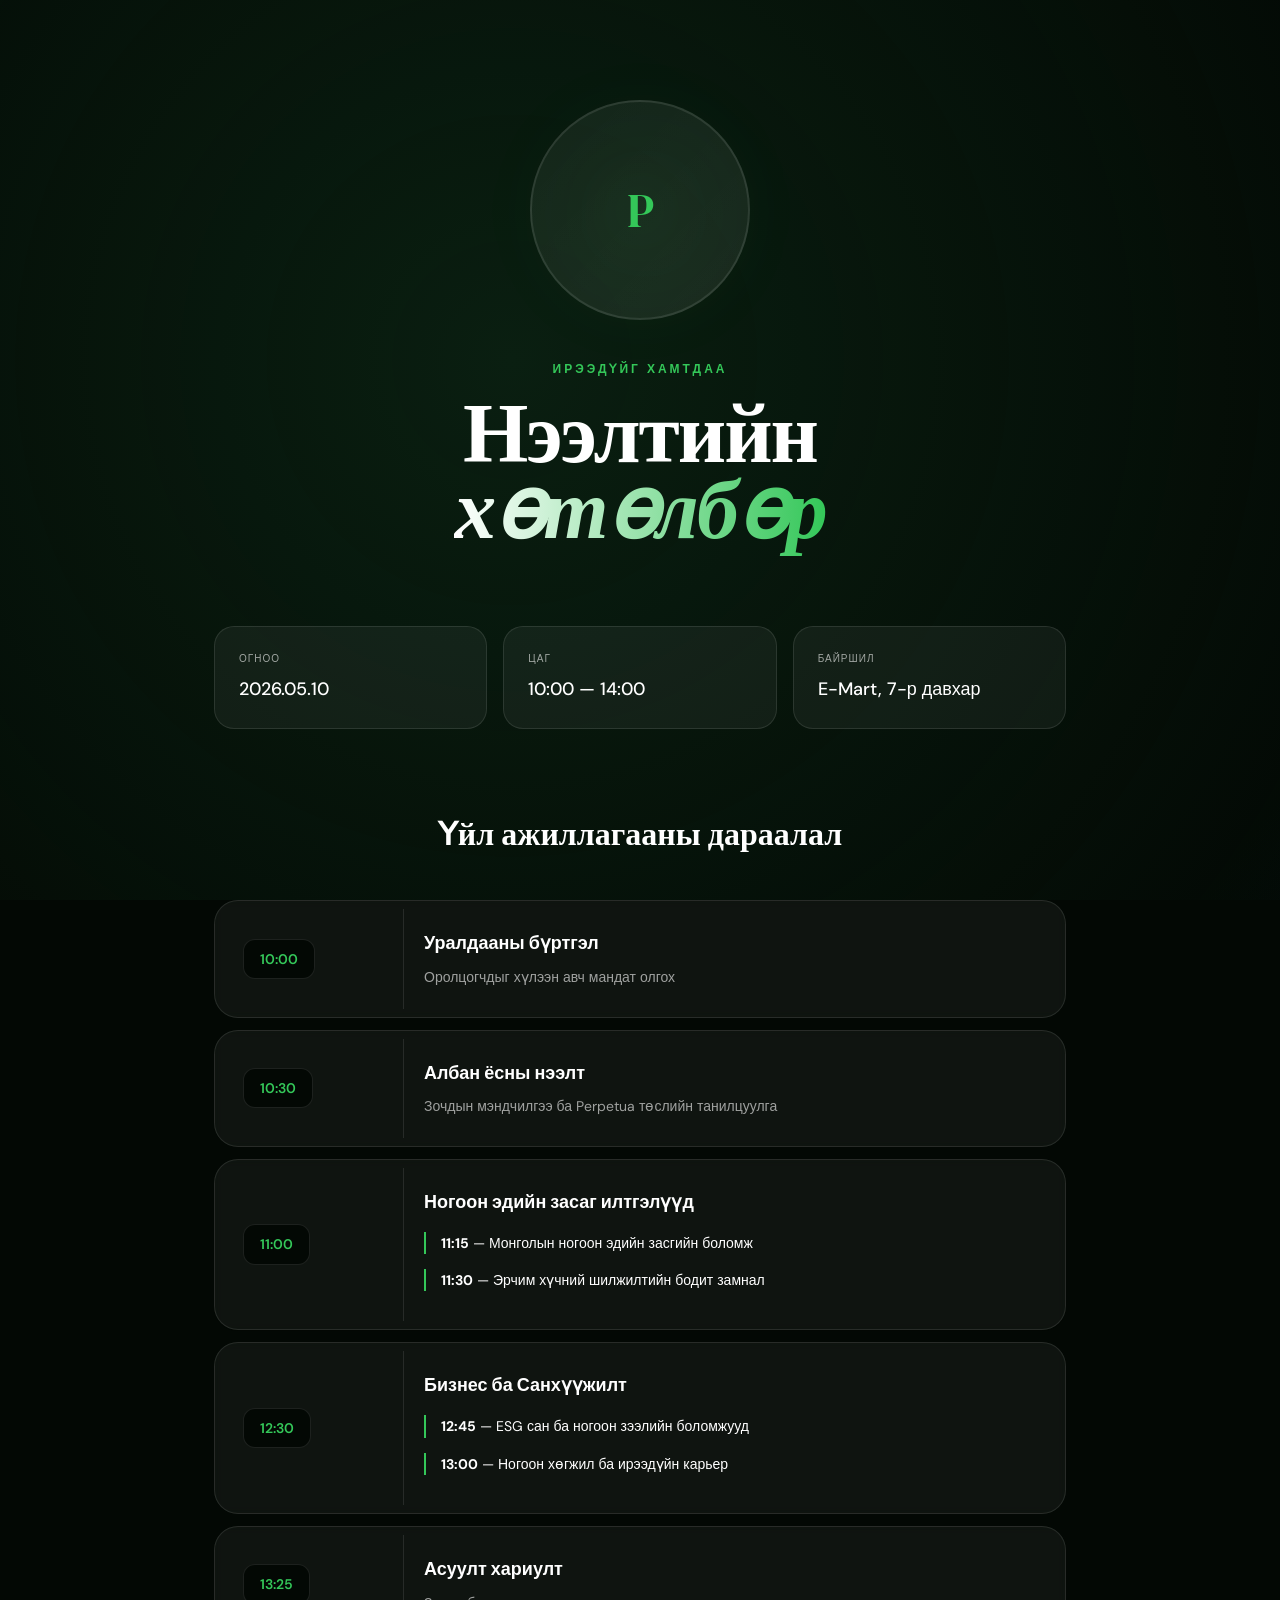
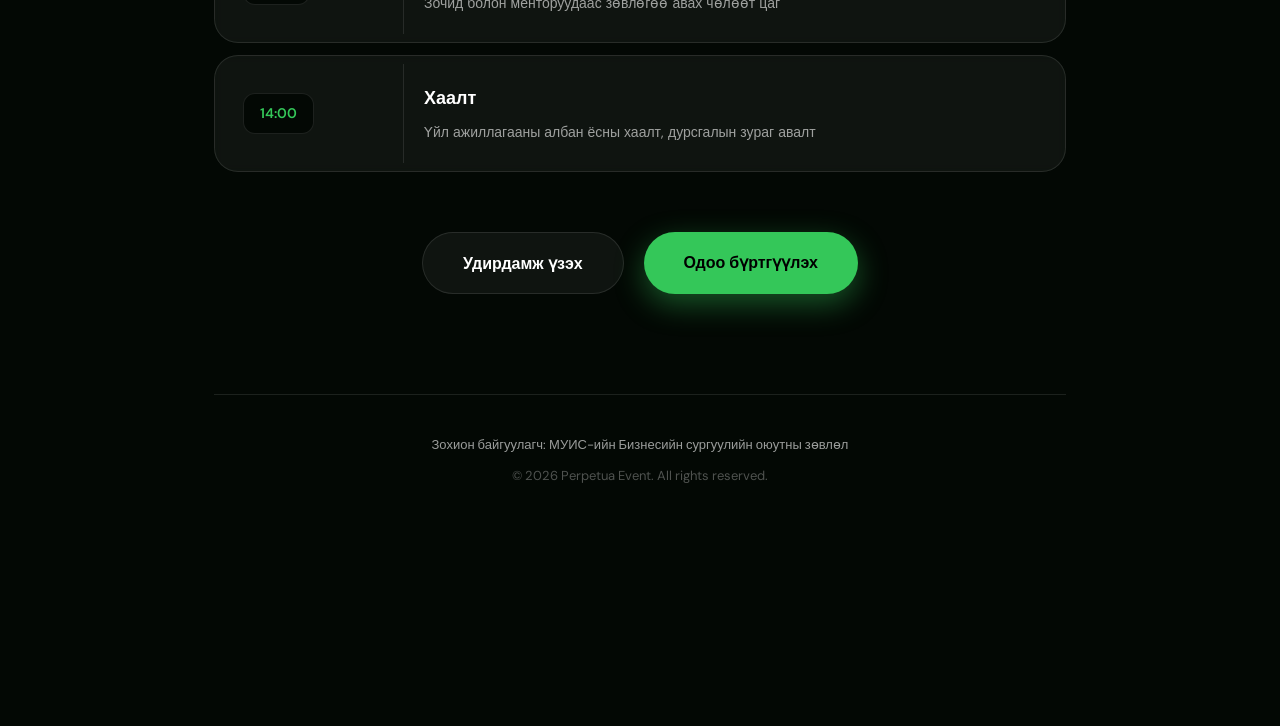
==== commit db0edb60: "Update index.html" ====
--- a/index.html
+++ b/index.html
@@ -3,749 +3,749 @@
 <head>
     <meta charset="UTF-8">
     <meta name="viewport" content="width=device-width, initial-scale=1.0">
-    <title>Perpetua 2026 — Нээлтийн Хөтөлбөр</title>
+    <title>Perpetua 2026 — Нээлтийн Хөтөлбөр & Удирдамж</title>
     <link href="https://fonts.googleapis.com/css2?family=DM+Sans:ital,opsz,wght@0,9..40,300;0,9..40,400;0,9..40,500;0,9..40,600;1,9..40,300&family=DM+Serif+Display:ital@0;1&display=swap" rel="stylesheet">
     <style>
         :root {
-            --bg: #050c07;
-            --bg2: #0b1a10;
-            --surface: rgba(255,255,255,0.038);
-            --surface-hover: rgba(255,255,255,0.065);
-            --border: rgba(255,255,255,0.08);
-            --border-accent: rgba(52,199,89,0.22);
+            --bg: #030804;
+            --bg-accent: #0a1f11;
+            --surface: rgba(255, 255, 255, 0.05);
+            --surface-hover: rgba(255, 255, 255, 0.08);
+            --border: rgba(255, 255, 255, 0.1);
             --accent: #34c759;
-            --accent-soft: rgba(52,199,89,0.12);
-            --accent-glow: rgba(52,199,89,0.06);
-            --text: #f5f5f7;
-            --text-2: rgba(245,245,247,0.6);
-            --text-3: rgba(245,245,247,0.35);
-            --serif: 'DM Serif Display', Georgia, serif;
-            --sans: 'DM Sans', -apple-system, sans-serif;
-        }
-
-        *, *::before, *::after { box-sizing: border-box; margin: 0; padding: 0; }
-
-        html { scroll-behavior: smooth; }
+            --accent-glow: rgba(52, 199, 89, 0.4);
+            --text: #ffffff;
+            --text-secondary: rgba(255, 255, 255, 0.6);
+            --serif: 'DM Serif Display', serif;
+            --sans: 'DM Sans', sans-serif;
+        }
+
+        /* --- Smooth Entrance Animations --- */
+        @keyframes fadeInUp {
+            from { opacity: 0; transform: translateY(30px); }
+            to { opacity: 1; transform: translateY(0); }
+        }
+
+        @keyframes float {
+            0% { transform: translateY(0px) rotate(0deg); }
+            50% { transform: translateY(-15px) rotate(2deg); }
+            100% { transform: translateY(0px) rotate(0deg); }
+        }
+
+        @keyframes meshMove {
+            0% { background-position: 0% 50%; }
+            50% { background-position: 100% 50%; }
+            100% { background-position: 0% 50%; }
+        }
+
+        * { box-sizing: border-box; margin: 0; padding: 0; }
 
         body {
             font-family: var(--sans);
             background: var(--bg);
             color: var(--text);
-            min-height: 100vh;
-            overflow-x: hidden;
+            line-height: 1.6;
+            overflow-x: hidden; 
             -webkit-font-smoothing: antialiased;
-            -moz-osx-font-smoothing: grayscale;
-        }
-
-        /* Subtle ambient light */
-        .ambient {
-            position: fixed; inset: 0; pointer-events: none; z-index: 0;
-            background:
-                radial-gradient(ellipse 70% 50% at 15% 0%, rgba(52,199,89,0.07) 0%, transparent 60%),
-                radial-gradient(ellipse 50% 40% at 85% 100%, rgba(10,132,255,0.05) 0%, transparent 60%),
-                radial-gradient(ellipse 40% 30% at 50% 50%, rgba(52,199,89,0.03) 0%, transparent 70%);
-        }
-
-        /* Very faint grid */
-        .grid-bg {
-            position: fixed; inset: 0; pointer-events: none; z-index: 0;
-            background-image:
-                linear-gradient(rgba(255,255,255,0.018) 1px, transparent 1px),
-                linear-gradient(90deg, rgba(255,255,255,0.018) 1px, transparent 1px);
-            background-size: 64px 64px;
-            mask-image: radial-gradient(ellipse 80% 80% at 50% 50%, black 0%, transparent 100%);
+        }
+
+        /* --- Animated Mesh Background --- */
+        .background-canvas {
+            position: fixed;
+            inset: 0;
+            z-index: -1;
+            background: radial-gradient(circle at 20% 20%, var(--bg-accent) 0%, transparent 40%),
+                        radial-gradient(circle at 80% 80%, #051a2e 0%, transparent 40%);
+            background-size: 200% 200%;
+            animation: meshMove 15s ease infinite;
         }
 
         .page {
-            position: relative; z-index: 10;
-            max-width: 800px;
+            max-width: 900px;
             margin: 0 auto;
-            padding: 72px 32px 100px;
-        }
-
-        /* ── HERO ── */
+            padding: 100px 24px 200px 24px; /* Extra bottom padding for scrolling */
+            position: relative;
+            z-index: 10; 
+        }
+
+        /* --- Photorealistic Canvas Flowers --- */
+        .flower-realistic {
+            position: fixed;
+            top: 25vh;
+            z-index: 0;
+            pointer-events: none;
+            width: 250px;
+            filter: drop-shadow(0 20px 30px rgba(0,0,0,0.8));
+            opacity: 0; /* Hidden until image fully processes */
+            transition: opacity 1s ease;
+        }
+
+        /* Left Flower angled at 40 degrees inwards */
+        .flower-l {
+            left: -80px;
+            transform-origin: bottom center;
+            transform: rotate(40deg);
+        }
+
+        /* Right Flower flipped and angled at -40 degrees inwards */
+        .flower-r {
+            right: -80px;
+            transform-origin: bottom center;
+            transform: scaleX(-1) rotate(40deg);
+        }
+
+        /* --- Hero Section --- */
         .hero {
+            text-align: center;
+            margin-bottom: 80px;
+            animation: fadeInUp 1s ease forwards;
+        }
+
+        .logo-container {
+            position: relative;
+            display: inline-block;
+            margin-bottom: 40px;
+        }
+
+        .logo-wrap {
+            width: 220px; 
+            height: 220px;
+            background: linear-gradient(135deg, var(--surface), var(--surface-hover));
+            border-radius: 50%;
             display: flex;
-            align-items: flex-start;
-            gap: 44px;
-            margin-bottom: 64px;
-        }
-
-        .logo-wrap {
-            flex-shrink: 0;
-            width: 148px; height: 148px;
-        }
-
-        .logo-wrap img {
-            width: 100%; height: 100%;
-            object-fit: contain;
-            filter: drop-shadow(0 0 24px rgba(52,199,89,0.28));
-            animation: glow 5s ease-in-out infinite alternate;
-        }
-
-        @keyframes glow {
-            from { filter: drop-shadow(0 0 16px rgba(52,199,89,0.2)); }
-            to   { filter: drop-shadow(0 0 36px rgba(52,199,89,0.45)); }
-        }
-
-        .hero-text { padding-top: 8px; }
-
-        .tag {
-            display: inline-flex; align-items: center; gap: 6px;
-            font-size: 11px; font-weight: 500; letter-spacing: 0.08em;
-            text-transform: uppercase; color: var(--accent);
-            margin-bottom: 18px;
-            opacity: 0.85;
-        }
-
-        .tag::before {
-            content: '';
-            width: 6px; height: 6px; border-radius: 50%;
-            background: var(--accent);
-            box-shadow: 0 0 8px var(--accent);
-            animation: pulse 2.5s ease-in-out infinite;
-        }
-
-        @keyframes pulse {
-            0%, 100% { opacity: 1; transform: scale(1); }
-            50% { opacity: 0.4; transform: scale(0.8); }
-        }
-
-        h1 {
+            align-items: center;
+            justify-content: center;
+            animation: float 6s ease-in-out infinite;
+            filter: drop-shadow(0 0 30px var(--accent-glow));
             font-family: var(--serif);
-            font-size: clamp(44px, 7.5vw, 72px);
-            font-weight: 400;
-            line-height: 1.0;
-            color: var(--text);
-            letter-spacing: -0.02em;
-        }
-
-        h1 em {
+            font-size: 3rem;
+            color: var(--accent);
+            border: 2px solid var(--border);
+        }
+
+        .event-tag {
+            font-size: 12px;
+            text-transform: uppercase;
+            letter-spacing: 3px;
+            color: var(--accent);
+            margin-bottom: 16px;
+            display: block;
+            font-weight: 600;
+        }
+
+        h1.main-title {
+            font-family: var(--serif);
+            font-size: clamp(48px, 8vw, 84px);
+            line-height: 0.9;
+            letter-spacing: -2px;
+        }
+
+        h1.main-title em {
             font-style: italic;
-            color: var(--accent);
-        }
-
-        /* ── META ── */
-        .meta {
+            background: linear-gradient(90deg, #fff, var(--accent));
+            -webkit-background-clip: text;
+            -webkit-text-fill-color: transparent;
+        }
+
+        /* --- Info Grid --- */
+        .meta-grid {
             display: grid;
             grid-template-columns: repeat(3, 1fr);
-            gap: 1px;
-            margin-bottom: 64px;
+            gap: 16px;
+            margin-bottom: 80px;
+            animation: fadeInUp 1s ease 0.2s forwards;
+            opacity: 0;
+        }
+
+        .meta-item {
+            background: var(--surface);
             border: 1px solid var(--border);
-            border-radius: 16px;
-            overflow: hidden;
-            background: var(--border);
-        }
-
-        .meta-cell {
-            background: var(--bg2);
-            padding: 20px 22px;
-            display: flex; flex-direction: column; gap: 5px;
-        }
-
-        .meta-cell:first-child { border-radius: 15px 0 0 15px; }
-        .meta-cell:last-child  { border-radius: 0 15px 15px 0; }
+            padding: 24px;
+            border-radius: 20px;
+            backdrop-filter: blur(10px);
+            transition: all 0.3s ease;
+        }
+
+        .meta-item:hover {
+            border-color: var(--accent);
+            transform: translateY(-5px);
+            background: var(--surface-hover);
+        }
 
         .meta-label {
-            font-size: 10.5px;
+            font-size: 10px;
+            text-transform: uppercase;
+            color: var(--text-secondary);
+            display: block;
+            margin-bottom: 8px;
+            letter-spacing: 1px;
+        }
+
+        .meta-value {
+            font-size: 18px;
             font-weight: 500;
-            letter-spacing: 0.07em;
-            text-transform: uppercase;
-            color: var(--text-3);
-        }
-
-        .meta-val {
-            font-size: 14px;
-            font-weight: 500;
-            color: var(--text);
-            line-height: 1.3;
-        }
-
-        .meta-val.green { color: var(--accent); }
-
-        /* ── SECTION HEADING ── */
-        .sec-head {
-            font-size: 10px;
-            font-weight: 500;
-            letter-spacing: 0.14em;
-            text-transform: uppercase;
-            color: var(--text-3);
-            margin-bottom: 20px;
-        }
-
-        /* ── TIMELINE ── */
-        .timeline { display: flex; flex-direction: column; gap: 2px; }
+        }
+
+        /* --- Timeline --- */
+        .section-title {
+            font-family: var(--serif);
+            font-size: 32px;
+            margin-bottom: 40px;
+            text-align: center;
+        }
+
+        .timeline {
+            display: flex;
+            flex-direction: column;
+            gap: 12px;
+        }
 
         .t-row {
             display: grid;
-            grid-template-columns: 144px 1fr;
-            gap: 0;
+            grid-template-columns: 180px 1fr;
+            background: var(--surface);
+            border: 1px solid var(--border);
+            border-radius: 24px;
+            padding: 8px;
+            transition: all 0.4s cubic-bezier(0.175, 0.885, 0.32, 1.275);
+            cursor: pointer;
+            backdrop-filter: blur(5px);
+        }
+
+        .t-row:hover {
+            transform: scale(1.02);
+            background: rgba(52, 199, 89, 0.05);
+            border-color: rgba(52, 199, 89, 0.3);
+            box-shadow: 0 20px 40px rgba(0,0,0,0.4);
+        }
+
+        .t-time {
+            padding: 20px;
+            display: flex;
+            align-items: center;
+        }
+
+        .time-badge {
+            background: var(--bg);
+            padding: 8px 16px;
             border-radius: 12px;
-            overflow: hidden;
-            transition: background 0.18s;
-        }
-
-        .t-row:hover { background: var(--surface-hover); }
-        .t-row:hover .t-time { background: transparent; }
-
-        .t-time {
-            padding: 18px 20px 18px 0;
-            display: flex; align-items: flex-start;
-        }
-
-        .chip {
-            font-size: 12px;
-            font-weight: 500;
+            font-weight: 600;
+            font-size: 14px;
             color: var(--accent);
-            background: var(--accent-soft);
-            border: 1px solid var(--border-accent);
-            padding: 5px 11px;
-            border-radius: 99px;
-            white-space: nowrap;
-            letter-spacing: 0.01em;
-            transition: all 0.18s;
-        }
-
-        .t-row:hover .chip {
-            background: rgba(52,199,89,0.18);
-        }
-
-        .chip.muted {
-            color: var(--text-3);
-            background: rgba(255,255,255,0.04);
-            border-color: var(--border);
-        }
-
-        .t-body {
-            padding: 18px 20px 18px 24px;
+            border: 1px solid var(--border);
+        }
+
+        .t-content {
+            padding: 20px;
             border-left: 1px solid var(--border);
         }
 
-        .t-row:hover .t-body { border-left-color: var(--border-accent); }
-
-        .t-title {
-            font-family: var(--sans);
+        .t-name {
+            font-size: 18px;
+            font-weight: 600;
+            margin-bottom: 8px;
+        }
+
+        .t-desc {
             font-size: 14px;
+            color: var(--text-secondary);
+        }
+
+        .sub-event {
+            margin-top: 15px;
+            padding-left: 15px;
+            border-left: 2px solid var(--accent);
+            font-size: 14px;
+            margin-bottom: 10px;
+        }
+
+        /* --- CTA Buttons --- */
+        .cta-wrap {
+            display: flex;
+            justify-content: center;
+            gap: 20px;
+            margin-top: 60px;
+        }
+
+        .btn {
+            padding: 18px 40px;
+            border-radius: 100px;
+            text-decoration: none;
             font-weight: 600;
-            color: var(--text);
-            letter-spacing: 0.025em;
-            text-transform: uppercase;
-            margin-bottom: 0;
-        }
-
-        .t-title.muted {
-            font-weight: 400;
-            color: var(--text-3);
-            text-transform: none;
-            letter-spacing: 0;
-        }
-
-        .t-subs { display: flex; flex-direction: column; gap: 10px; margin-top: 14px; }
-
-        .t-sub {
-            display: grid;
-            grid-template-columns: 88px 1fr;
-            gap: 12px;
-            align-items: baseline;
-        }
-
-        .t-sub-time {
-            font-size: 12px;
-            color: var(--text-3);
-            font-weight: 400;
-            white-space: nowrap;
-        }
-
-        .t-sub-text {
-            font-size: 13.5px;
-            color: var(--text-2);
-            line-height: 1.55;
-        }
-
-        /* ── RULE ── */
-        .rule {
-            height: 1px;
-            background: var(--border);
-            margin: 4px 0;
-        }
-
-        /* ── BUTTONS ── */
-        .actions {
-            display: flex; gap: 12px; flex-wrap: wrap;
-            margin-top: 56px;
-        }
-
-        .btn {
-            display: inline-flex; align-items: center; gap: 8px;
-            padding: 12px 24px;
-            border-radius: 980px;
-            font-family: var(--sans);
-            font-size: 14px;
-            font-weight: 500;
+            transition: all 0.3s ease;
+            font-size: 16px;
+            display: inline-flex;
+            align-items: center;
+            gap: 10px;
             cursor: pointer;
             border: none;
-            text-decoration: none;
-            transition: all 0.2s ease;
-            letter-spacing: -0.01em;
-        }
-
-        .btn-ghost {
-            background: var(--surface);
-            border: 1px solid var(--border);
-            color: var(--text);
-        }
-
-        .btn-ghost:hover {
-            background: var(--surface-hover);
-            border-color: rgba(255,255,255,0.15);
         }
 
         .btn-primary {
             background: var(--accent);
             color: #000;
-            font-weight: 600;
-            box-shadow: 0 0 0 0 rgba(52,199,89,0);
+            box-shadow: 0 10px 30px var(--accent-glow);
         }
 
         .btn-primary:hover {
-            background: #3ddc6a;
-            transform: translateY(-1px);
-            box-shadow: 0 8px 24px rgba(52,199,89,0.3);
-        }
-
-        /* ── FOOTER ── */
-        .footer {
-            margin-top: 72px;
-            padding-top: 28px;
-            border-top: 1px solid var(--border);
-            display: flex;
-            flex-wrap: wrap;
-            align-items: center;
-            gap: 10px;
-        }
-
-        .footer-label {
-            font-size: 11px;
-            color: var(--text-3);
-            letter-spacing: 0.06em;
-            text-transform: uppercase;
-        }
-
-        .badge {
-            font-size: 12.5px;
-            font-weight: 500;
-            color: var(--text-2);
-            padding: 5px 14px;
-            border: 1px solid var(--border);
-            border-radius: 99px;
-            background: var(--surface);
-        }
-
-        .badge.primary {
-            color: var(--accent);
-            border-color: var(--border-accent);
-            background: var(--accent-soft);
-        }
-
-        .dot { color: var(--text-3); font-size: 16px; line-height: 1; }
-
-        /* ── MODAL ── */
-        #modal {
-            display: none; position: fixed; inset: 0; z-index: 1000;
-            background: rgba(0,0,0,0.72);
-            backdrop-filter: blur(20px) saturate(1.5);
-            -webkit-backdrop-filter: blur(20px) saturate(1.5);
-            align-items: center; justify-content: center;
-            padding: 20px;
-        }
-
-        .modal-box {
-            background: #0f1f14;
-            border: 1px solid var(--border);
-            border-radius: 20px;
-            max-width: 660px; width: 100%;
-            max-height: 88vh; overflow-y: auto;
-            position: relative;
-            box-shadow: 0 32px 80px rgba(0,0,0,0.7), 0 0 0 1px rgba(255,255,255,0.05);
-        }
-
-        .modal-box::-webkit-scrollbar { width: 4px; }
-        .modal-box::-webkit-scrollbar-track { background: transparent; }
-        .modal-box::-webkit-scrollbar-thumb { background: rgba(255,255,255,0.1); border-radius: 99px; }
-
-        .modal-head {
-            position: sticky; top: 0; z-index: 10;
-            background: #0f1f14;
-            padding: 24px 28px 20px;
-            border-bottom: 1px solid var(--border);
-            display: flex; justify-content: space-between; align-items: flex-start;
-        }
-
-        .modal-head-text {}
-
-        .modal-tag {
-            font-size: 10px; font-weight: 500;
-            letter-spacing: 0.1em; text-transform: uppercase;
-            color: var(--accent); opacity: 0.7; margin-bottom: 6px;
-        }
-
-        .modal-title {
-            font-family: var(--serif);
-            font-size: 20px; font-weight: 400;
-            color: var(--text); letter-spacing: -0.01em;
-        }
-
-        .modal-close {
-            width: 32px; height: 32px; border-radius: 50%;
+            transform: translateY(-3px) scale(1.05);
+            box-shadow: 0 15px 40px var(--accent-glow);
+        }
+
+        .btn-secondary {
             background: var(--surface);
             border: 1px solid var(--border);
-            color: var(--text-2); cursor: pointer;
-            font-size: 15px; display: flex; align-items: center; justify-content: center;
-            flex-shrink: 0; margin-left: 16px;
-            transition: all 0.15s;
-        }
-
-        .modal-close:hover { background: var(--surface-hover); color: var(--text); }
-
-        .modal-body { padding: 28px; display: flex; flex-direction: column; gap: 28px; }
-
-        .m-section {}
-        .m-sec-title {
-            font-size: 10px; font-weight: 500;
-            letter-spacing: 0.1em; text-transform: uppercase;
-            color: var(--text-3); margin-bottom: 14px;
-        }
-
-        .m-text { font-size: 14px; color: var(--text-2); line-height: 1.68; }
-
-        .m-list { list-style: none; display: flex; flex-direction: column; gap: 8px; }
-        .m-list li {
-            font-size: 13.5px; color: var(--text-2); line-height: 1.5;
-            display: flex; gap: 10px; align-items: baseline;
-        }
-        .m-list li::before {
-            content: '—'; color: var(--accent); opacity: 0.6; flex-shrink: 0;
-        }
-
-        .timeline-mini { display: flex; flex-direction: column; gap: 6px; }
-        .tl-row {
-            display: flex; align-items: center; gap: 14px;
-            padding: 10px 14px; border-radius: 10px;
-            background: var(--surface);
-            border: 1px solid var(--border);
-        }
-
-        .tl-date { font-size: 12px; font-weight: 600; color: var(--accent); min-width: 88px; }
-        .tl-desc { font-size: 13px; color: var(--text-2); }
-
-        .score-grid { display: flex; flex-direction: column; gap: 6px; }
-        .score-row {
-            display: flex; justify-content: space-between; align-items: center;
-            padding: 10px 14px; border-radius: 10px;
-            background: var(--surface);
-            border: 1px solid var(--border);
-        }
-
-        .score-row.total {
-            background: var(--accent-soft);
-            border-color: var(--border-accent);
-        }
-
-        .score-label { font-size: 13px; color: var(--text-2); }
-        .score-label.bold { font-weight: 600; color: var(--text); }
-        .score-pts { font-size: 13px; font-weight: 700; color: var(--accent); }
-
-        .contact-card {
-            padding: 16px 18px;
-            background: var(--surface);
-            border: 1px solid var(--border);
-            border-radius: 12px;
-            display: flex; flex-direction: column; gap: 6px;
-        }
-
-        .contact-row { font-size: 13.5px; color: var(--text-2); }
-        .contact-row span { color: var(--text); font-weight: 500; }
-
-        .modal-footer { padding: 0 28px 28px; }
-
-        /* Responsive */
-        @media (max-width: 600px) {
-            .page { padding: 48px 20px 80px; }
-            .hero { flex-direction: column; gap: 24px; }
-            .logo-wrap { width: 100px; height: 100px; }
-            .meta { grid-template-columns: 1fr; }
-            .meta-cell:first-child { border-radius: 15px 15px 0 0; }
-            .meta-cell:last-child  { border-radius: 0 0 15px 15px; }
+            color: white;
+        }
+
+        .btn-secondary:hover {
+            background: var(--surface-hover);
+        }
+
+        /* --- Footer --- */
+        footer {
+            margin-top: 100px;
+            text-align: center;
+            padding: 40px;
+            border-top: 1px solid var(--border);
+            color: var(--text-secondary);
+            font-size: 13px;
+        }
+
+        /* --- Full Document Modal Custom Style --- */
+        #modal {
+            display: none;
+            position: fixed;
+            inset: 0;
+            background: rgba(0,0,0,0.8);
+            backdrop-filter: blur(10px);
+            z-index: 1000;
+            align-items: center;
+            justify-content: center;
+            padding: 20px;
+        }
+
+        /* Formatted strictly as a formal document based on user specs */
+        .document-card {
+            font-family: Arial, sans-serif;
+            font-size: 12pt;
+            line-height: 1.15;
+            background: #ffffff;
+            color: #000000;
+            /* Margins: 2cm Top/Bottom, 3cm Left, 1.5cm Right */
+            padding: 2cm 1.5cm 2cm 3cm; 
+            max-width: 850px;
+            width: 100%;
+            max-height: 90vh;
+            overflow-y: auto;
+            border-radius: 8px;
+            box-shadow: 0 20px 50px rgba(0,0,0,0.5);
+            position: relative;
+        }
+
+        .document-card h1.doc-title {
+            text-align: center;
+            font-size: 16pt;
+            margin-bottom: 10px;
+            font-family: Arial, sans-serif;
+            font-weight: bold;
+        }
+        
+        .document-card h2.doc-heading {
+            font-size: 12pt;
+            border-left: 4px solid var(--accent);
+            padding-left: 10px;
+            margin-top: 25px;
+            margin-bottom: 10px;
+            font-family: Arial, sans-serif;
+            font-weight: bold;
+        }
+
+        .document-card p, .document-card li {
+            font-size: 12pt;
+            margin-bottom: 10px;
+            text-align: justify;
+        }
+
+        .document-card ul {
+            padding-left: 25px;
+        }
+
+        .header-approval {
+            display: flex;
+            justify-content: flex-end;
+            margin-bottom: 30px;
+            text-align: left;
+        }
+
+        .approval-text {
+            font-weight: bold;
+            text-transform: uppercase;
+        }
+
+        .organizer {
+            text-align: center;
+            margin-bottom: 30px;
+            font-style: italic;
+        }
+
+        .document-card table {
+            width: 100%;
+            border-collapse: collapse;
+            margin: 20px 0;
+        }
+
+        .document-card th, .document-card td {
+            border: 1px solid #333;
+            padding: 8px;
+            text-align: left;
+        }
+
+        .footer-signatures {
+            margin-top: 50px;
+            display: flex;
+            justify-content: space-between;
+        }
+
+        .signature-block {
+            width: 45%;
+        }
+
+        .close-modal-btn {
+            display: block;
+            margin: 40px auto 0 auto;
+            text-align: center;
+        }
+
+        @media (max-width: 768px) {
+            .meta-grid { grid-template-columns: 1fr; }
             .t-row { grid-template-columns: 1fr; }
-            .t-body { border-left: none; border-top: 1px solid var(--border); padding: 14px 0; }
-            .t-sub { grid-template-columns: 1fr; gap: 2px; }
+            .t-content { border-left: none; border-top: 1px solid var(--border); }
+            .flower-realistic { width: 140px; }
+            .document-card { padding: 30px 20px; } 
         }
     </style>
 </head>
 <body>
 
-<div class="ambient"></div>
-<div class="grid-bg"></div>
+<div class="background-canvas"></div>
+
+<!-- Realistic Canvas Elements (replaces SVGs) -->
+<canvas id="canvas-left" class="flower-realistic flower-l"></canvas>
+<canvas id="canvas-right" class="flower-realistic flower-r"></canvas>
 
 <div class="page">
-
-    <!-- HERO -->
     <header class="hero">
-        <div class="logo-wrap">
-            <img id="logo" src="" alt="Perpetua 2026">
-        </div>
-        <div class="hero-text">
-            <div class="tag">Perpetua 2026 · Event</div>
-            <h1>Нээлтийн<br><em>хөтөлбөр</em></h1>
-        </div>
+        <div class="logo-container">
+            <div class="logo-wrap">
+                P
+            </div>
+        </div>
+        <span class="event-tag">Ирээдүйг хамтдаа</span>
+        <h1 class="main-title">Нээлтийн<br><em>хөтөлбөр</em></h1>
     </header>
 
-    <!-- META -->
-    <div class="meta">
-        <div class="meta-cell">
+    <section class="meta-grid">
+        <div class="meta-item">
             <span class="meta-label">Огноо</span>
-            <span class="meta-val green">2026.05.10 · Ням</span>
-        </div>
-        <div class="meta-cell">
+            <div class="meta-value">2026.05.10</div>
+        </div>
+        <div class="meta-item">
             <span class="meta-label">Цаг</span>
-            <span class="meta-val">10:00 – 14:00</span>
-        </div>
-        <div class="meta-cell">
+            <div class="meta-value">10:00 — 14:00</div>
+        </div>
+        <div class="meta-item">
             <span class="meta-label">Байршил</span>
-            <span class="meta-val">E-mart (Chinggis) · 7-р давхар</span>
+            <div class="meta-value">E-Mart, 7-р давхар</div>
+        </div>
+    </section>
+
+    <h2 class="section-title">Үйл ажиллагааны дараалал</h2>
+
+    <div class="timeline">
+        <div class="t-row">
+            <div class="t-time"><span class="time-badge">10:00</span></div>
+            <div class="t-content">
+                <div class="t-name">Уралдааны бүртгэл</div>
+                <div class="t-desc">Оролцогчдыг хүлээн авч мандат олгох</div>
+            </div>
+        </div>
+
+        <div class="t-row">
+            <div class="t-time"><span class="time-badge">10:30</span></div>
+            <div class="t-content">
+                <div class="t-name">Албан ёсны нээлт</div>
+                <div class="t-desc">Зочдын мэндчилгээ ба Perpetua төслийн танилцуулга</div>
+            </div>
+        </div>
+
+        <div class="t-row">
+            <div class="t-time"><span class="time-badge">11:00</span></div>
+            <div class="t-content">
+                <div class="t-name">Ногоон эдийн засаг илтгэлүүд</div>
+                <div class="sub-event"><b>11:15</b> — Монголын ногоон эдийн засгийн боломж</div>
+                <div class="sub-event"><b>11:30</b> — Эрчим хүчний шилжилтийн бодит замнал</div>
+            </div>
+        </div>
+
+        <div class="t-row">
+            <div class="t-time"><span class="time-badge">12:30</span></div>
+            <div class="t-content">
+                <div class="t-name">Бизнес ба Санхүүжилт</div>
+                <div class="sub-event"><b>12:45</b> — ESG сан ба ногоон зээлийн боломжууд</div>
+                <div class="sub-event"><b>13:00</b> — Ногоон хөгжил ба ирээдүйн карьер</div>
+            </div>
+        </div>
+
+        <div class="t-row">
+            <div class="t-time"><span class="time-badge">13:25</span></div>
+            <div class="t-content">
+                <div class="t-name">Асуулт хариулт</div>
+                <div class="t-desc">Зочид болон менторуудаас зөвлөгөө авах чөлөөт цаг</div>
+            </div>
+        </div>
+        
+        <!-- Added extra rows to demonstrate scrolling effect clearly -->
+        <div class="t-row">
+            <div class="t-time"><span class="time-badge">14:00</span></div>
+            <div class="t-content">
+                <div class="t-name">Хаалт</div>
+                <div class="t-desc">Үйл ажиллагааны албан ёсны хаалт, дурсгалын зураг авалт</div>
+            </div>
         </div>
     </div>
 
-    <!-- PROGRAMME -->
-    <div class="sec-head">— Хөтөлбөр —</div>
-
-    <div class="timeline">
-
-        <div class="t-row">
-            <div class="t-time"><span class="chip">10:00 – 10:30</span></div>
-            <div class="t-body"><div class="t-title">Уралдааны бүртгэл</div></div>
-        </div>
-
-        <div class="rule"></div>
-
-        <div class="t-row">
-            <div class="t-time"><span class="chip">10:30 – 11:00</span></div>
-            <div class="t-body"><div class="t-title">Нээлт</div></div>
-        </div>
-
-        <div class="rule"></div>
-
-        <div class="t-row">
-            <div class="t-time"><span class="chip">11:00 – 11:45</span></div>
-            <div class="t-body">
-                <div class="t-title">Үндсэн илтгэл</div>
-                <div class="t-subs">
-                    <div class="t-sub">
-                        <span class="t-sub-time">11:00 – 11:15</span>
-                        <span class="t-sub-text">PERPETUA 2026 төслийн уралдааны талаар танилцуулах</span>
-                    </div>
-                    <div class="t-sub">
-                        <span class="t-sub-time">11:15 – 11:30</span>
-                        <span class="t-sub-text">Монголын ногоон эдийн засгийн боломж — Дэлхийн чиг хандлага, бидний байр суурь</span>
-                    </div>
-                    <div class="t-sub">
-                        <span class="t-sub-time">11:30 – 11:45</span>
-                        <span class="t-sub-text">Нүүрсний дараа юу вэ? — Эрчим хүчний шилжилтийн бодит замнал</span>
-                    </div>
-                </div>
-            </div>
-        </div>
-
-        <div class="rule"></div>
-
-        <div class="t-row">
-            <div class="t-time"><span class="chip muted">11:45 – 12:30</span></div>
-            <div class="t-body"><div class="t-title muted">Завсарлага</div></div>
-        </div>
-
-        <div class="rule"></div>
-
-        <div class="t-row">
-            <div class="t-time"><span class="chip">12:30 – 13:15</span></div>
-            <div class="t-body">
-                <div class="t-title">Үндсэн илтгэл</div>
-                <div class="t-subs">
-                    <div class="t-sub">
-                        <span class="t-sub-time">12:30 – 12:45</span>
-                        <span class="t-sub-text">Ногоон бизнес байгуулсан миний туршлага — Startup-аас томорсон жишээ</span>
-                    </div>
-                    <div class="t-sub">
-                        <span class="t-sub-time">12:45 – 13:00</span>
-                        <span class="t-sub-text">Санхүүжилт хаанаас олох вэ? — ESG сан, ногоон зээл, олон улсын грант</span>
-                    </div>
-                    <div class="t-sub">
-                        <span class="t-sub-time">13:00 – 13:15</span>
-                        <span class="t-sub-text">Ногоон хөгжил = Карьер — Энэ салбарт ажилладаг залуучуудын замнал</span>
-                    </div>
-                </div>
-            </div>
-        </div>
-
-        <div class="rule"></div>
-
-        <div class="t-row">
-            <div class="t-time"><span class="chip">13:15 – 13:25</span></div>
-            <div class="t-body"><div class="t-title">Хаалт</div></div>
-        </div>
-
-        <div class="rule"></div>
-
-        <div class="t-row">
-            <div class="t-time"><span class="chip">13:25 – 14:00</span></div>
-            <div class="t-body"><div class="t-title">Асуулт хариулт</div></div>
-        </div>
-
+    <div class="cta-wrap">
+        <button class="btn btn-secondary" onclick="openModal()">Удирдамж үзэх</button>
+        <a href="https://forms.gle/eu1u39CYRS789gAz5" target="_blank" class="btn btn-primary">Одоо бүртгүүлэх</a>
     </div>
 
-    <!-- ACTIONS -->
-    <div class="actions">
-        <button class="btn btn-ghost" onclick="document.getElementById('modal').style.display='flex'">
-            <svg width="15" height="15" fill="none" stroke="currentColor" stroke-width="2" viewBox="0 0 24 24"><path d="M9 12h6m-6 4h6m2 5H7a2 2 0 01-2-2V5a2 2 0 012-2h5.586a1 1 0 01.707.293l5.414 5.414a1 1 0 01.293.707V19a2 2 0 01-2 2z"/></svg>
-            Удирдамж үзэх
-        </button>
-        <a class="btn btn-primary" href="https://forms.gle/eu1u39CYRS789gAz5" target="_blank">
-            <svg width="15" height="15" fill="none" stroke="currentColor" stroke-width="2.2" viewBox="0 0 24 24"><path d="M11 5H6a2 2 0 00-2 2v11a2 2 0 002 2h11a2 2 0 002-2v-5m-1.414-9.414a2 2 0 112.828 2.828L11.828 15H9v-2.828l8.586-8.586z"/></svg>
-            Бүртгүүлэх
-        </a>
-    </div>
-
-    <!-- FOOTER -->
-    <footer class="footer">
-        <span class="footer-label">Зохион байгуулагч</span>
-        <span class="badge primary">Бизнесийн сургуулийн оюутны зөвлөл</span>
-        <span class="dot">·</span>
-        <span class="footer-label">Хамтран ажиллагч</span>
-        <span class="badge">JCI Congress</span>
-        <span class="badge">Төрийн банк</span>
+    <footer>
+        <p>Зохион байгуулагч: МУИС-ийн Бизнесийн сургуулийн оюутны зөвлөл</p>
+        <p style="margin-top: 10px; opacity: 0.5;">&copy; 2026 Perpetua Event. All rights reserved.</p>
     </footer>
-
 </div>
 
-<!-- MODAL -->
-<div id="modal" onclick="if(event.target===this)this.style.display='none'">
-    <div class="modal-box">
-        <div class="modal-head">
-            <div class="modal-head-text">
-                <div class="modal-tag">Perpetua 2026</div>
-                <div class="modal-title">"Ногоон Хөгжил 2026" удирдамж</div>
-            </div>
-            <button class="modal-close" onclick="document.getElementById('modal').style.display='none'">✕</button>
-        </div>
-
-        <div class="modal-body">
-
-            <div class="m-section">
-                <div class="m-sec-title">Ерөнхий мэдээлэл</div>
-                <p class="m-text">"PERPETUA 2026" төслийн уралдаан нь МУИС-ийн оюутнуудын ногоон хөгжил, тогтвортой шилжилтийн талаарх мэдлэг, бүтээлч санаачилга, төсөл боловсруулах ур чадварыг дэмжих зорилготой уралдаан юм.</p>
-            </div>
-
-            <div class="rule"></div>
-
-            <div class="m-section">
-                <div class="m-sec-title">Оролцогчдод тавигдах шаардлага</div>
-                <ul class="m-list">
-                    <li>Оролцогч баг нь <strong style="color:var(--text);">3 оюутнаас</strong> бүрдсэн байна</li>
-                    <li>МУИС-ийн бакалаврын өдрийн ангийн <strong style="color:var(--text);">3, 4 дүгээр түвшний</strong> идэвхтэй суралцагч байна</li>
-                    <li>Нэг баг нэг л төслийн санал ирүүлнэ</li>
-                    <li>Ирүүлэх төсөл нь оролцогчдын өөрсдийн боловсруулсан байна</li>
-                </ul>
-            </div>
-
-            <div class="rule"></div>
-
-            <div class="m-section">
-                <div class="m-sec-title">Хугацаа · Тэмцээний бүтэц</div>
-                <div class="timeline-mini">
-                    <div class="tl-row">
-                        <span class="tl-date">05.04 – 05.09</span>
-                        <span class="tl-desc">Бүртгэлийн үе шат</span>
-                    </div>
-                    <div class="tl-row" style="border-color:var(--border-accent);background:var(--accent-soft);">
-                        <span class="tl-date">05.10</span>
-                        <span class="tl-desc" style="color:var(--text);">Нээлтийн үйл ажиллагаа</span>
-                    </div>
-                    <div class="tl-row">
-                        <span class="tl-date">05.10 – 05.17</span>
-                        <span class="tl-desc">Төслийн санал хүлээн авах, үнэлэх</span>
-                    </div>
-                    <div class="tl-row">
-                        <span class="tl-date">05.17 – 05.22</span>
-                        <span class="tl-desc">Шилдэг 15 багийг шалгаруулах</span>
-                    </div>
-                    <div class="tl-row">
-                        <span class="tl-date">05.23</span>
-                        <span class="tl-desc">Питч танилцуулга · Эцсийн шалгаруулалт</span>
-                    </div>
-                </div>
-            </div>
-
-            <div class="rule"></div>
-
-            <div class="m-section">
-                <div class="m-sec-title">Үнэлгээний шалгуур · 100 оноо</div>
-                <div class="score-grid">
-                    <div class="score-row">
-                        <span class="score-label">Сэдэв, чиглэлд нийцсэн байдал</span>
-                        <span class="score-pts">20</span>
-                    </div>
-                    <div class="score-row">
-                        <span class="score-label">Асуудлын үндэслэл, хэрэгцээ</span>
-                        <span class="score-pts">15</span>
-                    </div>
-                    <div class="score-row">
-                        <span class="score-label">Шийдлийн шинэлэг байдал</span>
-                        <span class="score-pts">15</span>
-                    </div>
-                    <div class="score-row">
-                        <span class="score-label">Хэрэгжих боломж, төлөвлөлт</span>
-                        <span class="score-pts">20</span>
-                    </div>
-                    <div class="score-row">
-                        <span class="score-label">Үр нөлөө, тогтвортой байдал</span>
-                        <span class="score-pts">20</span>
-                    </div>
-                    <div class="score-row">
-                        <span class="score-label">Багийн чадавх, танилцуулга</span>
-                        <span class="score-pts">10</span>
-                    </div>
-                    <div class="score-row total">
-                        <span class="score-label bold">Нийт</span>
-                        <span class="score-pts">100</span>
-                    </div>
-                </div>
-            </div>
-
-            <div class="rule"></div>
-
-            <div class="m-section">
-                <div class="m-sec-title">Холбоо барих</div>
-                <div class="contact-card">
-                    <div class="contact-row">Утас: <span>+976 9119-7215</span></div>
-                    <div class="contact-row">И-мэйл: <span>businessnumoz@gmail.com</span></div>
-                    <div class="contact-row">Зохион байгуулагч: <span>МУИС Бизнесийн сургуулийн Оюутны зөвлөл</span></div>
-                </div>
-            </div>
-
-        </div>
-
-        <div class="modal-footer">
-            <a class="btn btn-primary" href="https://forms.gle/eu1u39CYRS789gAz5" target="_blank" style="width:100%;justify-content:center;">
-                <svg width="15" height="15" fill="none" stroke="currentColor" stroke-width="2.2" viewBox="0 0 24 24"><path d="M11 5H6a2 2 0 00-2 2v11a2 2 0 002 2h11a2 2 0 002-2v-5m-1.414-9.414a2 2 0 112.828 2.828L11.828 15H9v-2.828l8.586-8.586z"/></svg>
-                Бүртгүүлэх — forms.gle
-            </a>
+<!-- Modal Overlay -->
+<div id="modal" onclick="closeModal()">
+    <div class="document-card" onclick="event.stopPropagation()">
+        
+        <div class="header-approval">
+            <div class="approval-text">
+                БАТЛАВ.<br>
+                МУИС-ИЙН БИЗНЕСИЙН СУРГУУЛИЙН<br>
+                ЗАХИРАЛ &nbsp;&nbsp;&nbsp;&nbsp;&nbsp;&nbsp;&nbsp;&nbsp;&nbsp;&nbsp;&nbsp;&nbsp;&nbsp;&nbsp;&nbsp;&nbsp;&nbsp;&nbsp;&nbsp;&nbsp;&nbsp;&nbsp; Н.БАТНАСАН
+            </div>
+        </div>
+
+        <h1 class="doc-title">“НОГООН ХӨГЖИЛ 2026” ТӨСЛИЙН УРАЛДААНЫ УДИРДАМЖ</h1>
+        <div class="organizer">ЗОХИОН БАЙГУУЛАГЧ: МУИС-ийн Бизнесийн сургуулийн Оюутны зөвлөл</div>
+
+        <h2 class="doc-heading">ЕРӨНХИЙ МЭДЭЭЛЭЛ</h2>
+        <p>“PERPETUA 2026” төслийн уралдаан нь МУИС-ийн оюутнуудын ногоон хөгжил, тогтвортой шилжилтийн талаарх мэдлэг, бүтээлч санаачилга, төсөл боловсруулах ур чадварыг дэмжих зорилготой уралдаан юм. Оролцогч багууд нийгэм, эдийн засаг, байгаль орчны тулгамдсан асуудлыг тодорхойлж, шинэлэг шийдэл боловсруулна.</p>
+
+        <h2 class="doc-heading">1. ЗОРИЛГО</h2>
+        <p>Оюутан залуусын бүтээлч сэтгэлгээ, инновац, багаар ажиллах чадварыг хөгжүүлэх, ногоон хөгжлийн мэдлэгийг нэмэгдүүлэхэд оршино. Санаагаа судалгаатайгаар хөгжүүлж, практик түвшинд хэрэгжүүлэх боломжийг эрэлхийлнэ.</p>
+
+        <h2 class="doc-heading">2. ХАМРАХ ХҮРЭЭ</h2>
+        <p>МУИС-ийн бакалаврын өдрийн ангийн 3, 4 дүгээр түвшний идэвхтэй суралцагч оюутнууд оролцоно.</p>
+
+        <h2 class="doc-heading">3. ОРОЛЦОГЧДОД ТАВИГДАХ ШААРДЛАГА</h2>
+        <ul>
+            <li>Баг нь 3 оюутнаас бүрдсэн байна.</li>
+            <li>Бүх гишүүд МУИС-ийн бакалаврын өдрийн ангийн идэвхтэй суралцагч байна.</li>
+            <li>Нэг баг нэг л төслийн санал ирүүлнэ.</li>
+            <li>Төсөл нь бусдын оюуны өмчийг зөрчөөгүй, оролцогчдын өөрсдийн бүтээл байна.</li>
+        </ul>
+
+        <h2 class="doc-heading">4. ХУГАЦАА БА БҮТЭЦ</h2>
+        <table>
+            <tr>
+                <th>Үе шат</th>
+                <th>Хугацаа</th>
+            </tr>
+            <tr>
+                <td>Бүртгэл</td>
+                <td>2026.05.04 – 2026.05.09</td>
+            </tr>
+            <tr>
+                <td>Нээлт</td>
+                <td>2026.05.10</td>
+            </tr>
+            <tr>
+                <td>Төслийн санал хүлээн авах</td>
+                <td>2026.05.10 – 2026.05.17</td>
+            </tr>
+            <tr>
+                <td>Шилдэг 15 багийг шалгаруулах</td>
+                <td>Үнэлгээний дагуу эрэмбэлж шалгаруулна</td>
+            </tr>
+            <tr>
+                <td>Питч танилцуулга & Эцсийн шалгаруулалт</td>
+                <td>2026.05.23</td>
+            </tr>
+        </table>
+
+        <h2 class="doc-heading">5. ТӨСЛИЙН ЧИГЛЭЛҮҮД</h2>
+        <p>Дараах чиглэлүүдээр төслийн санал боловсруулна:</p>
+        <ul>
+            <li>Агаарын чанар, амьдрах орчныг сайжруулах</li>
+            <li>Хог хаягдлыг бууруулах, дахин боловсруулах</li>
+            <li>Ус, эрчим хүчний хэмнэлт</li>
+            <li>Ногоон боловсрол, тогтвортой санхүү</li>
+            <li>Хүнсний аюулгүй байдал, хариуцлагатай хэрэглээ</li>
+        </ul>
+
+        <h2 class="doc-heading">6. ҮНЭЛГЭЭНИЙ ШАЛГУУР (Нийт 100 оноо)</h2>
+        <ul>
+            <li>Сэдвийн нийцэл (20 оноо)</li>
+            <li>Асуудлын үндэслэл, хэрэгцээ (15 оноо)</li>
+            <li>Шийдлийн шинэлэг байдал (15 оноо)</li>
+            <li>Хэрэгжих боломж, төлөвлөлт (20 оноо)</li>
+            <li>Үр нөлөө, тогтвортой байдал (20 оноо)</li>
+            <li>Багийн чадавх, танилцуулга (10 оноо)</li>
+        </ul>
+
+        <h2 class="doc-heading">7. ХОЛБОО БАРИХ</h2>
+        <p>МУИС-ийн Бизнесийн сургуулийн Оюутны зөвлөл<br>
+        Утас: +976 9119-7215<br>
+        И-мэйл: businessnumoz@gmail.com</p>
+
+        <div class="footer-signatures">
+            <div class="signature-block">
+                БОЛОВСРУУЛСАН:<br>ОЮУТНЫ ЗӨВЛӨЛИЙН ГИШҮҮН<br><br><strong>Э.ТЭРГЭЛ</strong>
+            </div>
+            <div class="signature-block" style="text-align: right;">
+                ХЯНАСАН:<br>ОЮУТНЫ ЗӨВЛӨЛИЙН ДАРГА<br><br><strong>Г.ЭНХЖИН</strong>
+            </div>
+        </div>
+
+        <div class="close-modal-btn">
+            <button class="btn btn-primary" onclick="closeModal()">Хаах (Close)</button>
         </div>
     </div>
 </div>
 
 <script>
-// Load logo
-const b64 = 'iVBORw0KGgoAAAANSUhEUgAABjAAAANxCAYAAABKW/[base64]/Oi4O+7+2s//Y79HRERERERE3kym/xMnIiIiIiIiIiIiIiJvGk1giIiIiIiIiIiIiIjIG6f6oW+AiIiIiMg/xe1JYjN77edf5/ZlRURERERE5M2lFVIiIiIi8qNy/e+vCiJERERERET+sGkCQ0RERER+dF4NLzR1ISIiIiIi8odHExgiIiIi8qNVSqGUQs6ZUgru/tI/MIYXIYSbf8zs5p/rj0VEREREROTNowkMEREREflRKqWQSqZLHUNK9DmNn8s9VhzKGGKEEKiqiqpqbt4PIVCHmmgQ+V1DjDK9Db/PuyUiIiIiIiITTWCIiIiIyA/[base64]/VTSbx0tuCT1MNZi8uZA5u0OdEO+zYDy1X+40f0p5mOYOV04eBTbfj6vwR2/2BNBRKgsojdaxYzGbM6sotBpoYaNxYxjkny1MLjVE80e9bYuooNlDFOTFGwjemLAJOxjR9ISIiIiIi8r1QgCEiIiIiP7Dy8ofOSynHkAe27RXb/kBnvR9iRxsGdqVjf3WgrxLbfs+Ty0sOXc9+N5CT0YSGSGA+a1gu51QBZlXkbL6krTvaPPiialjXNfNqZqGqSSRK3lNTU1lFsAoI0yRIwEzhhYiIiIiIyPdFAYaIiIiI/EDKt39prLsgpYFtt+Wq3bKj9aEqlDns+4Hz7QXPNufsUs++63l6cUmfnN22J/dOjDXRArM6spg1VBGOmobu3hnzEKlCxWo2562TMx6c3mVeBwzD+0wqjg+FqnJCmN2MizgvJkdERERERETk90sBhoiIiIh8b36XBgn3cY2U58Jmd8V5e+lb39HGQls69m3Ltm/Z+kBf1Ty72PDZF4/5+DdfcP78itSVcQKjqpnNZtTRCV6oI6xmDetlzQdvv83PPvgAO6t5cnnBdrvze0f3eHh63+ZNQ0kOuYdiVFYTLFBQdbeIiIiIiMj3SQGGiIiIiPxAAuMUxjejgZQL+/aKi8MlV/0F+9ixYWAzHNjkHYeUeX615+Ki5bNPv+Y3v/qST3/1BRdPNwztwNFyxfJozXrZU0VgGAgl88QTuQxcfLgjtZHuPedo0dCEQHvqVHHmJ4sjm8eapopkz5BaqmqOESgOUSmGiIiIiIjI90IBhoiIiIh8b271c39jH9PN1wK0fce227LPW9+Hlo23PO+2XOUDl/2BQ5/5m//xMb/+1Zd89dlzzr/e0z5toY80tuLu3be5e3aH9WpGUxn4QOk7ri4v+Orxl/xy8zFPvnzOH//Rh/zpL37O/Xt3IF/QdQMfvfu+3z05trpeUUqiDBBKooqNJjBERERERES+RwowREREROR7Zbf3SDlggesJjAL0Q88+7Xh89ci72NPXPRftJZd5z7Zkznc7Hj254pf/8CmPv7zgcOnQNVQ5sJqtWdcz7i0ecDo7pjajCYEqOnfuHZHv99w7fkDxHguJfpv55OMvubra8MF77xOqyOPzZxDcY8Tm1YwqDuQSMA9U1bf/67O7Y6aGDBERERERkX8pCjBERERE5I3hwH44cLE998ebp+RZgqbmUDr2qceaOc+fHvjlf/+EJ19csn3aMWfN8XJNFRqWccnx8oj7Z/eIEbp2R0pwfHbMH334Z9y/d0oMkEvL1e45//Wv/xO/+eTX/PrXPcEq3nrnLb6+eE4m0czM76yPrapmeM6koacKFW4KKkRERERERL4PCjBERERE5IdjgAewsby7eKYd9myHHdUqsqdlvz/QUSgeOX+y5/Enl/zmvz4i98a6rHn79D3mvqTEjPeGtUbeFwYyl5s97XDg8smGmS0pfeaPP3qP9WrN++/cZTEPnJyu+S9//V949OgRf/v3v+S99x8wTzWPzp8QzL1en1hKiZgKTTXDVIIhIiIiIiLyvVCAISIiIiJvhFKcIXdcbS/90O+oVg3d7oLn2yviaknfOb/+20/59X/9nKe/fM56fszRfM76aMk8LulKT8pgbgy7TFd6dhcd28OGSzJ1bFjUDe8/vM/P3v+Qew/XdnK2djN4/PgxXd/zySefcHK25uzsmGfbS5bzGXeOjgmWqKsZxRPBa01giIiIiIiIfA8UYIiIiIjID8Nefptzpm1bLi6eczlcYHVgIBOqmqE3Hn/+lL//P/6Bx3/7nHBeMVhH1zRcdZe0sSd1BacixppgA7NZw/07Dzhq1+z2V/S7xMX5jqvLHZdXG45OZ95UMz5490P+7/+3/8jf/Oq/8/[base64]/fB/bX3TURERERERP75NIEhIiIiIt87J1Om0YvA2H+RUqJtW2/bPdtuR7UdOFTQtj0Xz/bszjt8V6iGwtwDXcqkIdOWxNG84d7d95iv5iTLnG+e0e03ZHdmTU1dR/rk7HZ7zjcHhmT0CT75+HOefP2M9z56n/nsGKPh0eOv6cqeh2+dsVpUXO63PCw9mUIphgXHXUXeIiIiIiIiv28KMERERETk+2UFHAKFcmsguJRCPwwQA7GpcHcWsxmz+THPH3/K5fNL+j4RrKKkTCgBHwqJgZKMRTPHQkVTBU5Ojjk9W1HXgRDBrVCdX1E1kY9/8zl1HXj8+BGPv37McrEmp4rl4ozV8ozdruXQZy4PB5armlwym0PL2Wwg4lQef8AHT0RERERE5KdDAYaIiIiIfP+sYBgRbqYZ2jTQ5o4SoQkVVjmxqalnK9wL227HEMCrgHmFdYXSZ7DCrAnMDIZhIBgcLxc0Rw2z9YK+DACE2ZLd9oqvH39FSolnXz9nvppz//4x+0NkGGrq5ojh4muu9i37LrMfCrjjsSLhmBXMjFISMUbGIQxNYoiIiIiIiPw+KMAQERERke+d3T70L04xo08D3dBDcMiFqo7MmkD2gUO7Yddu6EtL0yypQkNDYHa04P7ZO9y/e2+83pxIXcLqhpIbYlWxms0wM/o+sd9tmC9XlGw8Pz/g5zueP9vz7GLDpr3k2e45T682rEqkGwqDG17NaEvhUDrqaoFqL0RERERERL4fCjBERERE5HsWXvqolELB6fvW2/ZAzgO5DFQO4LgX3DN1Ezg5XZOGiO8Ljc05Xp5y/+FD1qtjSim4G6VAHRuiVZQuAWDBmVtkvVjjKTMMHe12R3doCeGS9tBB7ZQQGTaFtKgY+opUInGxZJcHtmnvi6axBY4VUw+GiIiIiIjI75kCDBERERH5Xo0H/wH8+uNMLmkMFbo9bbenxARUOBkLTjOLHB8vCe/NuCo9vWdqr2jmFYujBRaNvh8YSsZiwd0ZhoHDxY4cM3WsaCyynC8YSmbz5MDTr56yu7yiqircjbN7Z6zOTpk1x5RhoGsLKRseA70lWjoyGb81PTLel1fvm0INERERERGRfwkKMERERETke+UY+MvNEe7OkDrads92u6EsOubU0+SFcf/BGX/1b/6ck+Ytdl9kHv39My6+vCS3kaM7a0qqSXQ0oaKeB+ZHC1Io9Mlxd1IZaOqAA0aFl4Bno6lnLJdL1kenLI5OmS8r6mbJULak7AwOvWdSGYBCoADlh3ngREREREREfmIUYIiIiIjI9+qlAQXnphR7GAYOhx37/RYncezHVCHSNA0P7t3l4f2f8eFbf8bFpwO/Wn/Kf0v/nSdfnBPqSKgitVdUdU29qGhWM7CB0Bk5QSqJbBU+FIJVhBxhcJpQM5stmM1mNIs59aLC6opmMWO2WlLPKnLOmENtEDAMv3Vf7JX7pukLERERERGRfykKMERERETkh2PgVnArpDTQdR2Hw4FChgwhVIRQMZ/P6brCV4++5MtfnfPrf/iMzz77hIsnWxbzY1bLU0IzI4eBEJxER4kZj4VcMgXH6ghupG3HsO/oti3GuG7q63nFwVqWZU41c9b3j7lz/5jlqsGsZ1FXLIhUXsDHqY4Qwm+/fyIiIiIiIvJPpgBDRERERN4IpRRyzux2B4a+oz0MrPqCLQPL5Zrt9oqPf/NLfv1/PubXf/0pjz97SrcdWK/OCG/VPLh3Spc6unwg94mcMoehY8iJMjhdrEmHwuZ8y/b8ksNmS8Do+p6BgZ1vOfIFzRkcn81ZnjbEBkJyls2MJtRYMczt5f1XIiIiIiIi8nuhAENEREREvleOj4uYpsJrs4j7mAjknLm62NKFA5urA/PjjmqRWc1XeLngb/76b/i7/[base64]/v8f6zoLYOHXjLI7WzJsZkYrxX5+DggoREREREZHvgRb3ioiIiMj3rEz/jMwDdWyY1TPmzQIvgb4rpB4O+8xu21GycbRacefOHVbHR5QAq5MVR3eO6XLPxfaKrx5/xWazIaWEUagssKgbqmKUNnF4vmHz7Jzdk6fY0LE+WjJbVIRFpPWWzjt661meLTi+fwRVJkTnzvEx86qmIowrpBReiIiIiIiIfC80gSEiIiIi36vrFVLXzCDGmtlswXJxRM7Gbtvy5OtzcojMFku6tuXkaM3/9O/+Dd224fGj57TDnm43kAYj74z2i55iUAfj+GTNyfEZi8WMw64l9QOH/Z5uuwcvzOYVx3dWeDKcAR+c1cMFdz865t57J6zvNMQq0wTnaD5jRiS4UcdI0GuAREREREREvhcKMERERETkh+OAQTBj1ixstTryJja0+45Pfv0JORp3Ht5nv98zW8z40z//I87PO7589BWf/v1nfP351wRbsNt0hPaCNBRWiwW99disJvYVu37PrtvR5gMlZAoZZoF4NiNawT1jOXD/T+7wl//+j3nnF/dYHgWOZnDcRI6qyAIjlEy0AP76DgwRERERERH5l6UAQ0RERES+V+P0RXgxg+HjFEbTzDk+Pub46IQQKr74/EvWd08Y2o7DdktdB07v3uOP/vxdcvgP/K/Djs+//JQ8tOBzFvNTPFZs0p7+MnM1HFidrzhc7em3Le2wh5hoTuakhfGcDRe2p2sOHN9b8ot/+wH/7n/+S2ZHPatF4XgWOGsq1gTmGBSnWCGYv/5+KdQQERERERH5F6UAQ0RERER+WNMUxnI25/T4jPt3H3C8Ouazx1/w1VeP+fTTj3knvENooFpVrO/O+ct/+3POnz9htmj4/LNnPH26Z98n0jAQm5oubTkcOva0hGCUJlGWGccpOdJZh3shnlW8/bO3+MVfvMNf/NUH3Hu7xqxnGTuOqhlH5iyAGseCUdwJgLtjZtPbH/jxExERERER+QOlAENEREREvlfXDRjFIdhNfkHTNBwtV/bOw3f8/tk9Sp/5+otH/HJRQeUsj+YsDg2LWeCde/f5X/4f/5F/9Vd/yf/zf/1/81/++pf8+jefE5qGXAboe4Y4I9SB+bLBG6dEo616okdy3ENw1nfu8rO/esh/+J//FR++c8wqtgx9y4rCwipmQA0EClWMUAwrvJgesQIY40zGrakS+Zd1e+jln/ogXz/Rvu3tP/JmfOtN+Udcn4iIiIiIfDcFGCIiIiLyg7CpC9vi+LaKkfXyiAen93j//nu8fectrtKGyyfn/MPf/pJ22PBn/mfczwPHswVVlXjw1pL/+X/5v/Bn/9PPeXa54+///hM+/uQLHj15yv7QM4QtcbmiLJ22bqnu1Ty4u+bBu/e489E9Tt9e89b7Z6xPB6p4ScXAMmRWFphboJA50BGYUdNRhxkUg1wgjquvnEwe7wkR47UbpqwA4Q052y4vf+jXv4jf8m3TjX/9Aq0Xfperefk2fHspul1/w++UHJTXffKf7HX3s7xyW8Ptm3L7G14TuDhlejf89gfxu/zwTyARERERke+NAgwRERER+V7ZrRPY2wf6IQSaWHHvzn0e3nvI6eqE4apj8/yCPu8JdWa5nLGsAlezSLNccnq6ZnXyDr+wd9kceh6+u+bo/4SzL2sur3YUAqFuGEom5QVH6wXvvH3Gux++xds/e8j6zpz1ylg1hQUtM3rWlTF3p7KB4j0De1oitQUPVBZDhNLgOEagEKb79N0ny/+cM+s3yT9ziGG6/OunVa4fozHuma7XXvnitwq3vvNbvufm4/LK5csY5NhrPn/r7bdHLd/Cbr/7O3y3wgkRERERkZcowBARERGR79XtM1p3ZxxZCMRoYDVnZyd29+6Zn6zWXOyfU3aZftfy9Wdfs91c0G2e8Gd/+Qve+9lHxJhp5jMGh/UM/uznd/n5B/+R3b6lHRLFYciJoWTMjKquWS4aFuuGuKzAeqy0zMrAMjhHVMxJzMwJFIyW5EZvRjveep+Fahwe8UBxw8KLw2nHX5R5v3R4/o8++v49euW2/K7rk+zFRW2adnjx8e/Ix+mDly5/+5B/mvAIlJt5ijBdxm7ChfAdWcbL9+12P8ntcAQCwabLv/p2+vrNtMTtt359DeXW93zzfrzutrx8w17/6d8l5FLGISIiIiI/JQowREREROQHNRZhjwfCMcBqvuDhvft88N77nG/PefT1F8ysprOOMuz5chExH2h3HXce3OPBO28T6opQV9xZNaSSuXNc48UoZIacyDixqnAysalwCk6PkYkBKi/Mc6EOA40FIhAZCAaZnuTQWmFs8Gi8CZj5HC8GOWIxvFh3ZNMB982B+HcduP/YXE8q8GJi4WZy4ZXLfWOCgRePyXc8IEaZQoxXXYdE3/Z93z5w8brlUt+2xOqlgOB1P+z22Mmtb3BeP6fxjRVTv0N48cociYiIiIjIT5YCDBERERH5fo2918DL66SuD4aPj4549+Fb9ld//pf+/PlTfvObv6ff9vRdx7o0fP4PX/H5J1/wxafP+NlHH/GLvyi8897brE8avB2gZHLucS9Us0gITvaEeSRWkNMeQsEoVMGY49RmzILTEGimeQrDcBIYZBKdJ3LJ1LGmIhAtYsHG+zOdPptdH2P7dJdemiP4kXh9l8TLB/vh9W9fuuAr0ws3Xy+4vXrx25f5ljL0m8f4tTdvnOz41omLl7362/itocVLFx5DqeutYde/8etv/UYw8q1rrF7+4bdvw0vdGt+4Bz+m55KIiIiIyD+PAgwRERER+WG9cupcVRWLxYIP3vuQn3/0EZ9+/imPn33F5f6SUhvRasxg8+zAP3Qf8/TpBXcf3OXk7Jj5suH4ZE2ooZ7VhBqwTPZEqCKzZc3p3WOiOcGMisyMQM34L8YlD1jVYGTAMQ/AAFYoFLJB5xuCVd4QLZiNkYdX3zhZf/UA/ad17PxqeHH9trzmPD/84wKE77rsrSmH6yGJW/Mf05debuz4J61ket2WsG+5rturt77xTd/yw1+a2njNtIeIiIiIyE+FAgwRERER+X592yHstIYoxsDJ0TEfvv++nV/8hT9//py//hsY9i39ZmDIkcXxnOdPdjx+dE7z+dcs1jNWRyvuvXWHk7Mj5qua+aoh+0AJCQLEaJzcWRPqDzk+WjCrZ4Ti4E6IECyCjUfs7tdV0xkjTkugCkZPXzaEYJhFbzAjVIzH5NWL9UqT2yuFfjxnz6+LWm5FAP+sO3Jr1dbt63tdaPGaaYqbT790+QL+XalHeClbMp/6O14zyjGWhn931PS6n/TN73h5aiJPnwuEl67/tVnGN0KZ16zc+vE8mURERERE/lkUYIiIiIjID+c1B7GlFKqq4uzsjF/8/BccDgeGtqPd7Pj88Rd0/UA3FMygWtQMpZCGjvPnO87Pr1isG6wqzBY1sYnEBrrU0qeBO/dO2HU9H330AR+++x6z0IB35OwQnGiGEzEr+FjJTcDGVVClMJTxKDoQCDQEogerbTxkdvAaQvgDPGD+F5wfed3UhL3ytSnMGj8sr6xlCjcTFjAVwYcXl3D3l/skLL/0YwJjeOEw/X5vxw23P/rd7nP8xn25fWsLTniplPzVoYpveN0Xv/MbRERERET+cCnAEBEREZEfxre9wt6MEAJmxoN79+2v/vKvvD+0pMNAcufri2ecn18ym81oDwN1E0kUCE6765ivZhAzsQnMFg0DiVR6Ms7VLmGrL0nMmC/POJ7VHC9qLBScDHZ9IB0J0+vmYTokdwjRyD7Q5s142WhU1B7MbFw3FbkpqbZxXdFNz8cbswbolU6F6/DFbt3O77qN3yjsvvZKaferJd/+ciDggNvLi7bMyhhAFMemaZhUCgTDzShe8OnG2XQt178b9ymosIKZYWbTNI1jZmQcK05FNf0uwrjeyac1T2bgRjDD3Qkl3FyPTZ8bb2OcpmrG675ZgFUcC+Eb99PGKyfadXzy7d3gN9/zusf/9t/LKxMnr5smERERERH5Q6AAQ0RERES+f9/SIQAvDmNDCKzXa0II9pd//q+8FKhnC/4///l/5/z5FZvtjmKFWEcIRpxXzHJNHSKz5YxYIv0202WomgWxNhhm/M3ffILXC45P7/PRew9YLCqClbGy28sUYIy3LGLj0fr0qn7HCcEpITH4noMHsMgc8xiCWTGCR9zsx/Wi+Zd2LN36/PUdCLwSbHyjqpqbfgvPY5n5ddBx660DxQvFxsczk28e1yluIExvC+NBfabgBYpB9kJ2p1gZgwf3KXwYQ4rr8MJfxBtTSDJ9HJxQrp98YQo+HLOA+XU4YQQPYzDhEKdnRLh+XhIIYbzPwaGEgHnAzakIeC5TCFeN66IMIE6hw8tN4z4FXK/GD9/1vDG+Zf3VTcCiMENERERE/nAowBARERGR79c3zlfDN47Dc8lEGw+K5/M57777rrmb44HZfM2dk7/myy+/5HJzwbY7kPoMJVCysTsc2FeB0EQswn7oSJYJMbK4mzn+2R0+/fwZOf034F8xm73P0dxozJlbIJNwxvDi+nC+mGNcr5ga+zCKtZQMHircInMqYgh4CWOpNzYdet9OAd4A7q9/if93vOp/7IaA2+uVrg/M3fLN+9dTDsXG6QR3p5RxqqJYplghW0+xRIk2PTLjY3S9+CmYvQgoAhRnnL7A6EvnHtJNGHK9Xup64VfBKV5u7t/1pfzmzhkexrVRNgUT5uOkRSBSESAXYqiIVlnlU5hhRrRAZQFzo7IABAYDw8g2hREWKeQxJCljCBKIhBCIU5fK9IwiEKegJ45jIMVupkWwF2uubj/q4yP/Lb8qBRciIiIi8gdIAYaIiIiIvHFiiDeHtFVVcXJyQlU1Vte1z2YLZrHifyyW/Po3v4Hzc3rrSSkzDJlCph16QhOYLWe0aaDLHcRACZGjdyLPH2/odh3379zlzukJ87fPqKqaMv3HSESuD7rHA/VpaRBOxjCiQ6GllC3EGqh9BhaDE1gQqHjRkPCGhBfw2vDCmfYoTV9+MQFQpv9+cf+v5wXcpukIdzKJ7ONjk0oeAwYbH61EoZAouZBs8BI7SihkhzIFPPkmfrjVGDHdzGQGGIlCF7rpcmn6HqZJDmegjNdgAIF8c40v/pNftGAQbiYrInEKL4xACE5lNTMar2xaKOZQ2XiZygLjnIbh09sCYD59vxELhGIEotVEqmTEEIiMQcj1FEVFIJKppu8bx0lerMca3V7N9crvTVMXIiIiIvIHTgGGiIiIiHy/XtOx8NLR7PQqdC8JCwH3sYNguZzz7rtv27yZ+TsPH/DuO2/xd++8zadffMmz86c8efKEq92W/eFA4wbJCakwIxDDjCEluosDX/39F5y9f5f58ZJHXz7ll8e/Yb2acedoRrbEIo5dFsnHdVEGUyeCk+PUhVCcKgSqGCjekvMFORTcss9IRJIZC4x6nMaw6/v8JgQZr9wGu/kvAMpNNAAvarTzON1wEzWMq6CyJ1JJDGUgl0K2jEWH4O5h/EWPkVCe3ia6ciBZYjCnJzGQGUjk6T/JM0MZKH4dVTjJnFQyu9SSrZCm0KPgZINkTp56LlIZQ49cCtkLKRVSSuRUGCgkCxR7sRrKfFwBVXkglkDIkXnVMIszGqvHcMMCtdXUFpiHQG2BGCNVGFeWmRu1G/NQsQozZkRW1Yx5qHxJA0Szaf6ipwIC5hnPA9GhtkDNON0RedG7Mf4TpwDt+v+6vfj93Q4uFGaIiIiIyB8iBRgiIiIi8v27Kbn+5r7/Vw9gb5cor1YrqhBtvV5Szxo/Pj7mrbc+54svvuA3q0+4urriybOnbA9bhpwIwRi8EC2Q+4F+2+LBSKuOsspcPL3k889q7t05Ib73kAd31/SeCRjZ8hSmOMHHvgMv00yCQ/[base64]/bIylhtcf3j7FN2gpLGvopRCDNfrc8Di2Ckwn89ZLpcsVkt7//13+frpE//888/51a9+xeMnT/jss894/ORrnj9/zn44sDvsGYYOTwNVNGzb8/[base64]/Fuccx7mvqK0JASdRYVQYZgGfOkTcneBGTTU+NqXchBjX/4y/V01iiIiIiMgfDgUYIiIiIvLDuj5nnQ7UQxgP+GMcV/zcHNROFwwhgBmz2ez6srZarTg9PfWnT5/y0Ycf8sVXX/Ho0SOeXzzj0ZOvOb+84Nn5c9o04ClSWqe/6Nistny9qulSx/F6zXK55P6dNV5BFafQYTpUd3OmOoabV+9fF0ZbMKAw5AO7bBBhfJ1+GCuib8q/4z8iwHi1uvmf73YptNu0EsqdbJk8RhK4D5SQgUSxMrZLePJiicESu7QhxUQZ5zBIU+AxMJBtoC8diUzyjuwDycbVUGP4AYMFWjJtSew90TLQWmEIhcELvU9BinGzPsoxBit0GF2saUumywP7PNAV6DzTx0Afx/AiFcYVVO64G8UiXPdWpOlRcBtTnMqg2PhVNzwZVsbeE9wIFiGMYUq0iJV6fC7mQiwQcerizCyzxLjYbZhZoCFQ4dTuzGLFvJmxiDVH1Yxl1TCPM2YWWYea02bNcTP3Rag5ni2YhYp5VTOPNXVV0cTKYpx6OoKNReklE6aqkIjdhBnXfz/jkNOLLpkf0mu2xomIiIiI/E4UYIiIiIjI9yy8/jTz+nPh+p2pZHk6kH3pW9ypq5q6rlkul+ScuX/3nu3bA0+fPvWnT5/y6aef8vmXX3L8m9/w+eef431hsz+wHxJtN9A/P1AvG6iNfXvg+PiU+WxJFSLvvnOX4N24QgrHQmbIPSHWgBMsYMWp3GjiDIBSEsRAomMzPKOEBDEzN58asmd4aSDU0314/aMzllAXoGC3j36vp1ZsepX9zSvsyxSOjBMqr7tu5/riZQodXgQW2cYlT33pSN5hlVEY3JjCCway9aTY03JgEze03pE8kb3QlwGi48HJZaCUMdAo14EIBQ82/RwjEygESvDpJ4yTLAcKveVpbVQheSFh5OIUNzLGEAI7jEOAq35gN3R0ITKYUxzK1DPhGMUdK+OSMrPxc+7Xe8vCiwCjjHvBSvExwCgQCuAVhPFyNoUbGTALN59PxYkOQ4Ae45ATtRu1QUxOyIkwlHGiwiO1Gw2BRaioraZxY1k1HM/WHNdz5jFwslxzulxyvFxwvFxxtF6ytMabWLMKDQewKoztIvSJCqcJFbXXBDcCYQr8wvVf283zwqf74tN6KqaH4PawxuueljdfLj79fZZvXOab3/cidLtdQW43T8jX/KBv+fmvvS2/zbddkZIUERERkR8VBRgiIiIi8uPy6mmrjSHHfD4nxsh8Prd79+7x9lvv+p9eXPD5H3/Oxx9/zH/7b/+NX3/yMY+eP+eq3XPV79g92eEx0MxmPP7sCbnvCObU0Xh4b8WsqkjpAGWgqSLJD1Q2lnxXBCoqQslgTgkFY+x+IGaybempiRhO8cCxWQg4A3iFmb+0Sut1/Hru5JXLXXeCXD8W9qIlfLrAi3cLmeSJlBO9D7glsqVxOiFmwMbVT7HzTEfHGGRk68fmidxTbMA909lAS8dg45KnHMegwa1gQLGMBcem8MV9atMwH9dJOXTFGUKgN6djXBfVUeh9fDuYkxiLuBOQYzX1YEBLYEvh4Ma+iuypGMzIZpQCEMbHyl5+TKxMJ/UE3CI37SvuYJFgjjOGEjFEPIRpTAWKB0IBL+PX3QJmjscKzMeAhbETZaBwSJmIUQGVRZqqGkvAiWPBeDL6YoRSsOw0rfP0UJjbjtqdJjxjXkXqYMxi5Hi5YL1ccLIaQ42j2cJXdcPxbMG6mbOKDatgNosVtQUMZ0gtnsbul5qKYOMsRow1waqb7plw68/pevUUXIdo10+lWzFauH36f73ebXw7lpTfjipevqSIiIiIyD+FAgwRERER+fFyn6YLjLoeJzIAjlZrjo+P7e69M05PT/3+/fs0TUM1a8h/97f4RWE4JPa7lv68o5u3nBukoePkaMnJesbRMsIS5rGi5A5SZl4FsieMQogzAuAlYZ6INr7SvaICAuaRUna0QGOFGIJXRBsPjmvMp4N0izeH7i8Ero99X0xPvHS3gVdfTD6+Kr6UsTli4Hp1UyJboQ/DGEh45wMJt7Hfolie6rEHMi09PclahjKQSkcqA8XG/g73MJWXT/+UF0fTfnMj/cVhto1zHMUTqQR6z7Q4yTMDRudjqXb2QPGIm5FKZjBnMB9XRmG0BNop5Ng7DFOgkSxSwnh8PrZex2lKIOAWIBuh2BgW4ZhHvMQx7MgFMMzD1LgRwMcS8HFiY3yAI4FgFTEYWCB5hhgZSzXK+NgUH4/xi2FVvGl7Hwc9IgljKIHozoxAcCcUw3MhlkKVekJ2QnFIhdrAPFObsZw1rBdzVsslq/mMo/WCZVNzOl9xtlhwXM9ZN3M/Waw4mi+ZTz8/YFY7zCxTuRGtovYE9AQ3KqswpiJwf7GijVsTGS8ijTIFPH5z+RfPU8Cup6R+x6jiO6YgXtko90+nSQsRERGRPwgKMERERETkx8vsG4f746eN+WxO0zQsF2u7e/cui8XCT05OxnLwT35D+0XPcBjon++5yAXzU86O1jz69BGRluUMPnjvjPV6TlXNCdOx+fUqpoBTAYWeMC1GAjAWxADknuxbShkoVmjC2H8RKbhlstcEr8dz1vHl7Vy/++rh7asbd+z2Fp/[base64]/MFJ4sVD47PuHdyzMOzu5yt15wu1z4PgYRZdAg5E4ZM9IG6ClShprJITYU5RKuwEF48AW18DAp5LAmnTM/91/zB/S4lF9dPagULIiIiIvKPoABDRERERH583F9ZZ/NiBY7dSjSCBWbzmqpe8/7775uZ+ZA65vM5qU0sNhdctns251u2cct5U1Hygmcz49d//2uivcPRR29TVVDbeOBsZPLYsoAzEMiYjeGGO0SL44RFLOScMBvIVihekQ1fgDEdBhcgeINddzNMN/31IcZ1YjE1Gty6nykl+tSRg9PR4ZVzYMeubDyXjhLHiQsPicRYrp3LQCLhPn4tMwYWnsfScsJ4MB+sGQdFLOKU6fG16Rb5dc351K5RKKXgNoYPA4XCuA4q2xgBjbXXhQxgPn4mwMxtLL02qCiUkuk9g2eSQyKSzBg84CWMhdoGMYFNYYS7UfIYE1XTdEUohiUfD+mvP/YxeMheSMUpZQxbYAwW3I1ggRjGKvZYVVTTtEnKfhPalFLGNV/Xv4tohDD+XyzP4KlQUiYxTScY48TGNFZjVaBkJ+dpgCSMj22mQKimyY6C50zJGXIhe8E9M+sLz7rMantgHq44eX7O0WLB6WLF/dMT7q5POJ4vWTczP2rmLJoZi7riqDaW0awJjJMwpWAJgg00sYJpYiXGmhDGCZSbfVo3ExevfYJ+N3vx/P1dfGvOoSBERERE5CdFAYaIiIiI/Cj59TqbyU0vBOM0gsVwc5kqVty9e5fZvLblYuZNVdMfev7hNx9THj/msN2TrgbOvzxnvoj0R3P++r/+Ld3+kodHSxb3j2nqBiNR6MeDey/jwX4Yq6khMS4e6qcj2ghm4yQDkP2SbEZF7YVCBIvTtEEg36yUun5F/zfPiF8+AHbGQ/lcMoeu5eqw4VBa72OiWkVy3dNaS8+elPfkPPZaWBzXHlnwscvBbheGj0XPhTxWRIxLsm5+pplNgcV4KJ89kcxvejYwm8q5x+96EW6MMyvXMUy+/noY749juPl4nwgECpUN1BgNMLdINqe2yGEoFGfsH/GxfJs8Tjt4KeAR80B0CCWMkw7FphVNYQwxfNwAlUqmz4WUr+MhI0wF36EEKgINFdEi9TR5McSCu5N9ul95uu1uFGBWNzdrthKJXCCVBIRxyiIGsGllk9sUohTIBbNIM2so1yvCipNKIttYiF5KGqdVSiAVo+szl2mANBBzpjaYh4pFXY9TGScnvHXnHveOT7l/eod7J2seHq0YYvRZKETMqpwhD4Ri1DEwr8Yy8AqfGlyue1jG57yF7wgxvs1NeCEiIiIi8o+jAENEREREflyM8eXq/s3T0+tAI4TpgHj62N0JERaLBW+//bb9q7/4S88DrJdrQqjIOXPVbtg+2vJsFgmWufNgxuWTHf+//+9/5U//+F3+9Ofv0cwLJYxF1dkTgUC0gpExzwQzmA7yHZ8mGSKZllJqSo7sYmSGUxNwxgP24uMr7UMIUxDDN0KMm26Aqbzbp/6P7HC52/L5k6/86f6c1noWd2bURwGanrophGqgxA4s05OwMD5GAaa+iqngGsOvr/[base64]/53dDhBv/[base64]/7F46/5/PlXPN5+zdGDI1b3ZiyOAyenc1ZHgaoqhDDe4ltLtqZIYVwTNDYdjIfpeTqo5/rgfVoS5USuux7GMOXlk2a7fhxwQoFiNk13jNMVtdVUPmBexoN8xvVSJYxn1kOewpAMcQg0aTyojyFCCJSSsVQwHydQLBVIGc/j+z4UyON+LnMHH8MKKzZOaUwl1O5TwGS8mDMpNj4WGTw7VgJ4JFhFRcSsMAtjwGJulBJxv/4dQ/FxhmTAxnVajFMm2SMpF7yUm94ML457mtaBlel564QQccaOjZLSTVAXp1goUBHMMAs3vSeRhmJpnOvxTLZM2yd251ueX+6JDjWBZVVxvFhwulpxdrzk3tkJ79w7497ZCXfXS45XSz9qZgQvNG7WhAbCOKWTS8LdiXEsCY/jDNGL8u/f4kUQV/hd10iJiIiIiCjAEBEREZEfvVdXSV27CS+uP2fjTMP6eMV7H75nyYsPKZE90Q097RcH2l3Llj2PY+Dh+0fM31rw618/YrPb8u//r3/F3ftLzo7XgDPkFkImFGceZ2TKGGx4Idg4f5CJ40SBFdwHih8oySgh0YSDL+yYWC/N80DXGanMqaoZVTW+2n4slp5ewz4VK19PluScycnp+57tds+XXz3i148/hS+d+iRyfG/Ow3fv8P57d7h775hlVTGPFU4ml0z2RIzjzET2TJrCl3ECIIwH/[base64]/pRHc0I9J6xnCFl4lCYVTV1rDEylVXYFK+85Fau9c1BjdevlHqpx8Ze/vyLv2uFHyIiIiI/JQowREREROQnJ8bIcr3g7Xffsn/V/oVf9xDkPPD1+VMuNhc8GZ5RVYEYxwkKQuS//c1v+KM/fhf7sMEMjpaLsdTb9vRuxAzEOK5BKjatG4rjMiUDi5BLwqwjWSLQ0dFRWHsV1sRmZXgiZyOlRBUb6mr28gnw9fosM8zBy/hq+DpWlC7z5PFTyizDFcwuIl89fcQnny156+0zHjw45e27R6xXM5qmGic4ilPVNdHC2GFBInmZDvrB4jhhcj1HYSQGTwRnLH22ME2YOMFqMpniRillLN8uxpDGlUqDJzofuNjvueoHDqWwy84hDXR5/JmWCqlL5CFRktN1ia5PDAn6LtNue6yM0y/uY0+E56mIOk1vy1Ry4T51dZTxNkXHA7iPB/7RHCMCNxfHGaczWoswrZuqqop5PacJkSZU1BaowzgpYxZxszHMiIFQV7gVglU3n6stjr8rDGKgOFgVCE1Dzpmu6xnSOJngIZLjeGhfMhDHKZJgRqkqUjHKVFpOsWmSY5w4yW5YgVjqqUvFx0AqgJdxZdauG9eVGYlNN3B+aHlyteXLiwtOv/yKt+6f8eDOKQ9OT7m7WvvZYsXcKhZ1wypG1lVj0ZxhaMm5MK/mzJoGK3YTfI1TJUzJ11QIYjYtH/um71pJ9ernXwo5REREROQPngIMEREREfmRebnM+h/LCViAumm4c+8Mt2KF7IfDgb5t6fvEfr9nf9Vx/tWGXBLFTnGLbHYfsz/0zJZH3Ll7RKbBGajDiuQ9oYr4VOntHil+3SsxFjcHnOKJbIWM0xPJviGxY26JWWXuxcbNR14z5PGV+DHWxJspEqZS5EisKqINLKqGk8URtUeqwdh0HfttS/eko/MdVifuv3Of99+/y7/717/g4b0jzu6cUM0qKgvTkqvrxzZRhXEN1PjfkevFUIXx4N9sDIGcQAL68V4CATcjU+gwhlLocmHf97RTCJEyfPH4CY+en7PtM/vs7LqOth/IySlDwfuEtwWS44ORh0zJgSZEjur5eKYPFBtXeZlDKBCyU3sk5KnDozh9cbqSGEommeMxTPczEMyppz6QwjiBQXDSkOnzQEqJkgoJaKegg6mfJPhUpl6mj+O4nmq2mGOVMZ8vWa5WrFYrFosl89mcqg5UFvF4fQg/9n80lultrD7v+o4MY7Bi110lNq0sgyFWpDxOaZRSXgozKIVQpomdcQ/VtPJr/BW6OV56CJEQKoo5bUrs+p6vr3ZYeMr8k884Oz3inbtnPLxzylunZzw8O+Xe6Snvnt1jVkfqUNOlA13XjyvAptvYxAorTmVGmNZz3R6luL5Pv/Vv9JV+m5cnrF4UxL987SIiIiLyh0gBhoiIiIj8pPhNu4RTxcDJyREfffShDV3yxWxODDXuzpOLimF34OmXF4QYSdm5/+4ZT54c+E//+e9492dv8bOfv83JqmbZGGXINM2CQhlrrEMkEEjcnOSOfRNT6fcYBvi4HcoHYgxEIiHgVmGRiqHt2W6vaKoFi8UCdx/XBrmDjz0QweF4tbYP3n7Xn330Jzw5f87HX3/K5mJHiYV6ucACtDvnqy8u+X89+985O51zdueIk5M169MlR0cr1kcLlsuGZlZRVRVNPaeaYgnc8MLUHwGECsdp88Bu6GjTQDtkDt1A2w+0fWJ/6Nn3A22X2fc9h34gDUCK7NvEoU/0uZCHQhicJgVycmxwSJHSQemckIEyI/eF3PUcus0YUASbJiDGgm0rTiyBbsjjx264weCF3vNYEm5Q4li2HRm/[base64]/PD5jsVgwi9UYYHgxS4XYD3guzJqGeaypLBCDXW9u+53bvL9tuuLVXm+/vmPf8T0iIiIi8uOmAENEREREfqR+x0mM26eexq3S4bFwuWnm3L17lz/908qOj059v+/Ydy3l14Un54/Ynu94Xl1CgeXyiELL+e4rdskJ9ZwPP7pH1dTUzYKOQjNNLRjx5rx2rMEef251fcI8VXxDofiBPl9AcCpLNCF5IVsKMHjv/eFgQ17SNA0pVTRNQ4wBc6jngSVz7vsd+9l77/vzi3MozuFw4LLbUAbHopEvC882VzwPPU9XkfXJFadnK07vHHPn7pqzO8csjxuOjtY0TUXddDSxGg/oPVDy2B/[base64]/bdQKQwN2NeX/DZ/BmfffWMd45PefvOfd5+eJ87p2ecZWc9z167YTmPZeEhWJqmYmZVTV3F6zkQ4vRH4QXsuj39eqri1t+qv5pWMHWBxOs6+Olv+VZPy/Qn/u1//6+9gIiIiIi8yRRgiIiIiMhPh79YQTMGH+OhdNPMOT01YqjtP/yHf++zRUOsA//jV8bw9cCwKVzZnlwec+ejEx78/AFffLXhYv/fafNH/Mkfv81bR0sG7whWYy96tnkRVIQpPHECNoUcYz9B8ULyPSUVqpDwmAgkD7MF69jY1eXBL3dPmaWVNfWC7IUYp9te1VRNzUl1wh998DNrmsbPzk44OT3iHz77DV9vnrI77MdXymPE+ZxY11i7oN/[base64]/jknqyX3797j7fv3eOfefd69f5+HZ6ccz5YcL2r6aAxpgD7RxIFFM5bS12FcP2aFF1MZjGFGAUrhpnvleo3U9W2+nrAoZpiV8XPYNFF1O5gUERERkT8kCjBERERE5EfuWyYxXvMK7ttfM+OmwBlgsZhTVRUf/dFHlj37vm+JTUWMxtfnTxiuOjbsSQuozo7wyum95rOvvmaxgqZ6wElTU8UpmhgbpoFMGBdWTUGGT/MY47+KGxUhFsiF7AfcC14SFT1NOKOqT5ivI7l09MPBc8H6PjGfz2mahkA1HqhHmK/mvPfOuxZC8MV8ztv3HvDo/Gsu95ds2i1XuyuyFZJn8mWi3Rb6i5btoieuKpplTbFEXARmi0AzH5jPjboey5eH7Gz3Bza7PYeuZUiFduhJqeCDUfqM7zMMEPsKS4Z3Tt0a62GGFaPyyKyes1jMWDVLjmdrjhZrjlZr1ssFTdPQVIG6jsQYb36vgUjBSaWMAYGPkxjjdEIiD2MYMQwDwxRa9H1P2x/Y7/ccDgfavh8/nxN93zMMAynncVqiZJKPExp5eu4Ud/LUp2E+HqanPo/TGtPEw1hUMQUY7rj1FBsDAKsqCGlcB2XVGAo0Y6F1MIg+Tm7ksdub7EaJhsdE2vcc4h5vZvSzBX0zYzZb0NU1FiJVUxPrGRYrzKEqRhXGDhLHpmmZcTrDp9L3EgwnMJQ8rp6aQoAYIsHH0u+cM8Hi2K3B+PjnYpQSaPsBLHPpe54Nj3i82/HF+QWfPXnMO/fu89bpGQ+OjzlZrHxZNVRuLCtncMy6jlAyi1Azi+OaMjMjlUzf96SUyDm/WOfFi/AixnEiJlaBUMa/+fF34ESzm7AoxvgiyPiuv38RERER+dFQgCEiIiIiP2nXB6FmgaapuH/vDovFX9qd+/f8+PgYJzP7eMYnn3zC5tmOy7SlzQPv/OID7j485pf/8DmZA0frmvn9OyxiAbs+SB2nLNyd4mNJc3DDw9TD4RACRAIeMxYKRkc/JFKE5E5N8tn8iGq24Oq8o91sfOiNnNdWygpjPNytqor1csnRasXxemkfffgBh67l6eUz//r5Mx4/ecST50/57KsveHL+nEdPHnHY7ziUlq60MAs0q4aH773F/KiiXs/Is4ptcAqHMRwomSFBP0TaruLi4oKLZ8857FryUPBDgTZhvVGlQOMN8zhj0cw5Wx6xmC05OVpxenzG3ZNT7pze5eGdB9w/vcPJ8THL5RhsLBYLqjoYFKqqufkdhRBIOG7jPEucui/KOHnh10FE3/d0Xceh79jv91xdXXB1taVtWzbb6e1+R9u2dEP/IvBIiT4N4wF/8ptJjvFw/frjjuzlZlrgujcjZydT6Pt++nphwMhm9IwBDGZ4BWFWTyXo0MxnHK2PibOG4k6JkeJO22f6fss2b7gqY+l4VVVgkbquWSxXrI5PmK2W1LM5dTOnrmfEEBk8k0oh5zzO+9iUkJix73vwMh74NxUhxDGYKZmYoJ/Cmb7v8anPJRBoqgU9AWsWYLDtera7p3z1+Cl/64Wz1Yp37t/hj959j/cfvM07D+5z7/iUWEeGkn232dJv95w0C1bN3ObzOSEE+q5jv2u9bVuGYSDWFWZjxwkw9YbU4wTKrLL5oibncUVXLgOV2/h4zObM6ppZ3bz+D/0fMaDxO1Z1iIiIiMj3wPx1y0VFRERERH6iSimklNhsdvz9r37lv/yHX/Of/vN/5r//3d/y8ecfsy1bhnnh+IP7HH2w5sHP1zx4u+HOOvFv//zn/[base64]/e4d3aH06M1p0fHHB0dsVosWa+PpzVJc6ubyGw2A65XNjlm8WZ90HWIUeDmcaX4TcBx/U/OeZzEGCctvOsOtO0YVLRtOwYV1xMYaVw51aeptyKlmwmN68mAvu85HA5jMNInuq4b378OP9LA0Ge6oR0/[base64]/9a//tb311ls0TeNVVTGkjs+/+pIvnj6ii4F+nljer/C45bDZ8uHDI/I7b02vHi+EsRUB94yb3yz/[base64]/7bqkPKXk11Mc10FG27Z0Xce+7Tl04/tt29K2Lfvp40PbctjvaafD+EPX0rcdh64dP+47htzTDQNDLnhK5AKpdJTrYm3G32WsGkJdU9U1NDNi5VShGm+rw5AOdHmctCg4MdZs65qj0xP63Zy0Pma+XhJnDVbFm56PWR1xEu5GmfpYihvRHcdpLL4oHy/[base64]//hlDt+Py6hldyjzpruhT4tmTJ9Rf9DwIDQ9P1xwdHeGewRJGpmAUCsUzkMbyaTOiXb8SfGwyNrNptdRYSpyn15/HyghlIJcrhtwTYqEnUjUr1nVF37kP3Z42JfO4Ys6C4NVN4fTYt8FUPu0Ei8zqmnVakBYLG6dN7tKld+n6nqFkb/uOtu/[base64]/acUEVCUxPnDXXTUM0aTu6eEeuaumpwG3s8csnjRAWO+/isNQuEKuBuBAp5GCgpQWEqqQ8EC1gVyTmS80BfxomJQ4Zhs+Nqc+Dx1+d8ul7x4PQx94/PuLM+ZlE3RA/sdnsOF0/p247cj9Mq7dCz3V5xubli1+6BggWnriPHp0ccnx5T1fD0znNOjpc8eXCXhw/u8N7Dt/3e8bHNl3M2zy8YusR6sWS5mNHE6qXJCzN76Q//pgh8ev4ouBARERF5cyjAEBERERG5pZSplyKOh8YhBB4+fGjb7ZU/+OU9Pn/2lOZpTVgUvEksFzXvvfWQn39wh+V8DlYoZPLYgIBbhDgeDBOuJy5edCLY+B55Oosfj48zFqb+jDjgxelKS/GeHDJ1GKhtSZhXYwQyuKdSWZeNihk1gSpOJeE2Xas5MRp4pKphVsWx/JvFzcE+YH0qdMOLDomu6/xqu+Hi4oLtdsswdJQ0TitExgLlWdOwWh6xWiw4OTlhOV/YYrakqiqaaQVSfT1NEBzCP27C4p86kfG6UOS3LdC9Psx+dS3VNM2BEa3PaSxdx/GUGcqLVVEpJW+n7o3DYSwQ3263bDYbdu2B7faKq+0YaGy2WzabHVe7LbvtgUPXceg6uiHR9T3Jp56NYVypZJYIFslhGKdVmhpyTRkioaopIUz3sGAFUg/eB0Ib6WLE6kgeOuKsoWkaqmZGrOtxTRXj+qpSjRXzVqbVSmObNmEKLgIGBHAwH/8+LEZCrMAc9wEPY39LnzN9f2DfJq62PV/PL7izPGI1X7Jq5uwvtmyfXjIcBlI3ALDf79lsr7i4uqIfWmIdcM+EaJxe7lifb7CQebSas1w1fP3WXd5/7+1xhddbDzyZW186r5tgV4dLUp5xcnKCJajrmhfJpV8/ScaCdruOE0VERETkTaIAQ0RERER+4sqt98O4smZiZlR1zXI55/T0mPtv3+fk0acsj2vs1Dj76Jh/8+/+mL/8q/d57+GCs+XYb+HuZOsIVIxTEIZZBIxiZTpCNXx8rTvXh6rT0fm0jz9RfPzq9bn04Bkn0fuB2o6pOKKZH+FNY7nvaYdE6FuaesWiWVHFCvfxrDaE62sfp0Awbm4HZsTpPi+amqZpWC+PricSLKUydTp05KG7WbcUeDHd0DTNzWRFHSsshPEHvxo+fEcY8btOWnzb5W+vn/rWiY7fsqLKrg+47eYB+sbPqzxgDoQXh98whQ2lWJp6VG5Pb0x9Gr7f79nv91xcXPD0+TOePTvn6flznj+74HJzxcXVJft2DEC6fiwRP/QDXTc+7n3XjWXi+Dh5EcP4vImRECPz5YJq1rCcLaCOJJwuDbT7sXz+yZdfYM1YlL4+PuH0zhmL1RFVMyNguBuZsQ+ilCnAmB6XygJNiBQfQwwzwzBKKAQCboVikRAh5wHP0Hlh6AfarrDddHx6eMQ8NKxnS8IApU2UQ8f2YsvQjmu59vs9+24ML1arBcUTKQ2kwTh/vqVt9/R5T1XDzz56l6+fPuP88pL3n73NH334gb919y6z1Zqr7dbbtsWqaMt6RhVqQvWa370puhARERF5UynAEBEREZGfsHHeYdr0D7x4YbYXyF4gQpsG9kNLouP+e8f8u7O/YP5wzsl7Cz74kwfcu7diOTfmTSSaE2zswCgMjAej1fTKdWOMCgpl+sy4LGrsInDG+MIxxi03ZTokHtfalDLQkcAHMs7cjEhNCOY0AQtYKE7OLfvOmddL6tiM64cojOuqxns73tdpusBuH/T7uNzq1ueqGKmbOTnWMFuMnR5TEDC+Aj+M9ybYzWoox6+zkZfcXtX0W8OG3+LbVki9zreFI68qpXxjBdWr119ZfPENt35kjAEPTm3gVU32QkmZPB9Lr0splo5PxlVJDx5ytd345mrH9rDn6uqKy6vbkxpbdtMEx7iCasvhcGDoxkLxtu/IOP0w0KVMLgVKphz25DSWrBeDEsfVZJU7M3eaZjYWgQ+J7vKKp/sD9WzGbL6kmS+Zz5dU9Yymrsfyb4M8rQwrJVPZNLnj08RCKbg52ce5IwuQyhTs3Ao5csq0ngheMQzGPiXoCvnQk3c9/SFDrhhaA6+Zz2qOjlbcvXcHt0Lft6zX41TPZnvB02eP2GwuefzVBW6RITtt193c1nzXfXV0hHcDT54+95PlsVV359RhfM6Of2DffE4oyhARERF5syjAEBEREZGfphfn+K++0H78OEIaCv3Qcbm/8qtuS1wbb62P+dm9O9z58JT5aSQsC3U1UMUEMPYCTK/jL1OngFsmA9Hr6RA8TgXeTGukricwjDz1ZATCNCUxHqlmHA9jvOHe05crEpmWjlk8YhZOmDUrikPuEmkoDAYxFMyvV+eMh7YWxori290TLz8w01sfQ50QIJhRVxVY9c3JBL558DvFMDefu55zia/9mdP3/JaQwd2nMOa7L3PtdeHDb3P7+l/9ntsl4Tdfu25Jvz4Qdx97VGwsJSfW33hwfJzU4GHJNgwDKU0dGt3Adrv1w9RBcjUFGheXl1xcXLLb7dhttlxtN+Naqv2OzW7L/jCVjedx9VTfdgxlT3GHuiZUFU1T01SRqmrIDl3Xc9js2Q0DxIr5YslydUS3XrNcrPHVmhgqLAaiRaKNv7tikEsm5zR2tfgUtnkeA5uSx8mQ6bEJ4zgR5uOytHk1pymR0g4M+4Fu05N2HbFEAjCrliyaNdWs4s69O7z99n1CHRhSz9HRETlnnl88w0ug7TIX5wf6/jHDkPEEh13Pft8x/DH8+R//CU1c2vnzree09VA3drRcsFgsiNcp3fWv75X/PfjGM/GftsVMRERERP6ZFGCIiIiIyE/cdGA9HdabQcpOJrNPG666Sx5ffsG2XHL//WPicUNZtNRHA82qUMJAVRWaqoZSyASCTQfd+HimbRCopmDCxu6A6UjfvYxhBteHpuHmewCyp7E2IjCu6aGQGcAzwabCcB/ABgqd17bAmpq6agzv6NKAlYYYxhVPL6YxAPebV8mPH+aXD+2tQLGX1ym9shbKX3kL1xMl408J08fAi0DjW9Y4/baQ4XcJIV7qu/iOdVGvToF829dvX+a1l33p8boVztw+BXde7lxgDEpmMVKFSKkL8/[base64]/ji08d4hio0LJs1q9kR9+/c9dXxHTwPPH72zGN8YHVdE5txvdpLv9FbIYaIiIiIvBkUYIiIiIjIT8o09DAdKodXvgA5O8V7Lg7nXHWXftWfsw/PyIsNp2/NCMsBnxslJrzqaCqIYQwkqhDH1VMBmNY/YZnghpGnV3xXhOlr7n7r4H9c1+NlWl9UnCqMUxjZxxLn5Ilx/ZRjMVFKz+AtxXdk2zNwxTwcU4cVhJXndMC9scoKZtAPmSpEQqgI8XrC48Xdx+J0e657OsqLAg6mx+uVAu7XnffGm7mR8evx1qUMXj70/z36zq6Lf0ZY8nLI8y0XevUl/Le/J4Sbb4tVRQTq668tuSkMnzo0bFzfNK63SikxpHTdFeGXU8H6xcXVWIC92bDf79lNXRuX2w379sCh7dge9nRtpk95jLBCYEiFIY8roNqUKW6k3YEh9OQCfV1BN+Bdz/HdM6gMM6cKDjlTWTOuEMtOcSdkqKaVYoND7nuwwGI152R+QuM1AbjYDgxXPWk70DQLYhrDkqqqsCawb3dAoEuZdHCOj4+wWDGbzTi78wEP793lg/fe4vn5E77++hGffvZr+u2BJ188gx5CqZg3S/DI/[base64]/lrfzuQhgnY6qqemkaxH18DhV3cs6WUrqZzBiGwbtuKgzvB9q+42JzxdXVFReXl1xdbdhsdmw3e652W7b7A9vdni4NFDe6PIYYh2EgFR+nQPYHrnZ7Ds/PuXz2lKP7pyzWKxbzJWVW4SUwwPR8rAie8Wx4LvhQsAx1XbGo5hzNV1SdcbW95HBxoBwGSDbelyoRF4G+K+S2Z5872pJIAWaLhsPQ05WeEODkdM29996mim/RxD/n4vIp/9v/Zvz6k99w8fycup6xWFzw8SdfYDFQzRpSHjgMPdvuwPIwZz6fumEMQtAzVERERORNpQBDRERERH5Sbm/1sVvn80NJDKVlc3jGpnvmHc/p43M6LqHpqOuOznd4PWCxEKIRo1Exvtrc7Pq4f5xYKCQKmeJjEBCnqYY6NmR6xlmK60LrAG64J+pQT+umhqkMPIGNZeMhFJyeaI5RYxbA09iQ4R3ZtzSxoS0bsl3QhFMqTokceagXVHFhFpzUtwx5IDKnic242mmsb+C6AsJfDS++xbce/X5bncWP/Kz4G4MV33bBf8b9/O2l5mHaSlVTirNYLKaS7WI5JVJKmI8l9G3bcjgcfLvbsd+3dIeO/b7lcDiwP3Rs9jsObU83JNrUs297LrY7LjdbNoc9l1cbtoc97kb2Qr/Z4GnAF5lQNVioqWJNsMD1cz8VJ2eIJRDjjPVsxapZMQsN+80V+4st3ibm1Yy4rLB0HcxAiJGhFJrFEqpxiqOkns3lnt57ZvPAB+Ehp6dr1qs58ypydrbk8aM/IaeBv764YHOxJ9gzZssFi/WKO/fv0DSRej5jfziwqWpfr9dWh3rswrgeMnKfUs3bv77f7e9ARERERH4/FGCIiIiIyE/Kdbm02TgT4WT63NLlHUPZcdF96T1X+GJLFXZYvoJ4gKqH0lHVEYsQAwSMOF1vZFoJZeOKJ8fw6+Ls6b1ghYFh/Jr71ERh2NRvYUT6PFBFu5kUCVOjgFMIZCyU6ZrHWz+uI5qKua1Q8oZUNiQ25LKnqVoaeio7pYrBHSyZU0oFpZACVFYBkWC//dz9u2u2b7m9m+r2Pin5R3u53PxFx4YZxGjEGKnr8ZloLyV04OPqKUslMwwDeSiUITPkTEqJQ9f7br9nsz+wPxy43O54fn7Bo6fPuNxccX65YbPZ0PYd55stV/2B0nbggWpuVLM4lnuHQOUB8piEeSm4w7xpWC9XY79Fhs3zS/qrAxWRxXxO5TV9O1CFCiOQcsZiYLFcEpcRa4w2H2j7nrCH3WHFdr+jzT1vHd+lDk6sCn/6p79gt9vxd7/8e7bbHfuho1nNOLt7ytVmx9mdY9arJe3FJdvDnrbrxk6Ycut5f7NbTkRERETeFAowREREROQnxXxcv1QoZDKHtOGQrujLxnvb0M+e0OXn9H5FCS2xbrHQ43GcoAjV2FYwvQYeK2VsfLAxjhhyGtdBTS/cNsL03xWJSCASiQQzCpk+96SSqEJhHpdUsaGiItODF9zKixeIE4hUcFP5naeIxMAiYAw2gCWK9STLjHMeiUyhkIjMPTQzamZmGJ6dPhuVzanq2WvOb19+BbrZyxf5bce915f/nmovfu/+uXfjtz5er/vcax68FznFy9do2EtF6xauO1rGoIPGyXmc/HF3TrJb9qlbIyfaPrFvD351uWXXHtgdrqc1Dnz97BmX+wO7ridnJ+XC5a7lat9xyAM5ZRqriDFQ4SQrzJqKo9WC5WJBPDjPv3rK5utLhn1H3yyprOGwa6nqhpLh7K37LE5WNEcLmnVDXIwBRje0pNxxtd/zD59/PoV1HadHc5azhnsP7vLu++/w9nvv8vWTZ1zur3h+vuHJ0wt2+57VaqCrIv3Qs7fAvmuZz+fMqqhgTUREROQNpgBDRERERH5SzGxa8NRzGLbsh0s/lHMGuyRXVyR7xpDP6fMFxRIxQojjgXATmrGzAsYOCQ/jNAdGtIhjlOAkHC9OcDCLVKGmUE3zGg0DmT51HA47toc9KSVm1YzFbMmyXnK0WHJT81yguBNjpApLnI5xdiSNZd7THMd4kF2oQ00JNq2U6ih5w+CF2pzeDjRhRcWSmpVXJDwOhtcUxt6NQASfXt5PmIKZV0KMVx7TV4csXhdwXL/VWfF3u562+K0l41w/3i9frnjB/JWydJs6WSJYFW7+T+D1YMdNL0yBlJyC2zAk+n5cKTVOarR+dXXFZndguz/Qdj3bfc/jZ+c8fn7Os82O59stz/cHYjWulKprY15XNLURcNLQ0W53bJ9d4hnmqxlEZ2h7hr4wWxy4U5zVYkmYNdRNzXzVsIhz+tTx7OI5KQ88eXZFUwW6fsuf/eIjVkf3mcc5x2en3H/4gKv9gWebDRcXG549O+fqasPResksRlKf6ejZtwdfr9dGmP1L/NpERERE5PdEAYaIiIiI/CRcv+IcCn1uOaQt23ThrV/Q8pwhPif5OTlcMIQrqA5jeBEqxkVOMyCMoUEp0yTFOP8w9kaMEUK0GiiUqRNgnMCoKV6NB8ahYrfreH75nPPzp5xfnXNod0SMeZzx0fsf8fDuA+6sTmjijNqMVAJe8rSYagY2jO/bgFHGDgyq6UA7AjVm9VTyEchlT8kDxS+JYU1gRRNWNOGIOadeVytjqvZOZcCormMZsOso5aYc4xuuN++89FZe67c+NK+btnB/sRrq1te/OQ3jYzH1d1z34IVg4zP61RtjBnU9PqdndUNuGo5W40/IOVt5+y1Ccdq2o0+wazu+enbuXz59zm8+/5JfffE523/4DX2XKCFgMVIFB08c2g3txY7Sd1guNLFhFiuaqqYJFcUCVowQKppmDmGMZqoQoQrEaByvjrjc7bnY7kjDI54+Nd55+wHvxrdZrOYsjtac3L1D8+gJ7kaf4LDv2Vwd2B23HM1qhuLknDkcDvR9D6x+229ERERERH5ACjBERERE5A+ee546JzKHfGA/bNn0F773c7p4QR8uGPwpKV0S5y25dFj08fDUKmoaoCGljMU4hhIh3HRZjP/JZIdCHguwrSIwTl702em6lr4r7HZPaduWzWbD84sNz59fcdjtCcCsbuh3H/P/Z++/miRJsmxd7NuqamZOgyXPLJZVXc2nh5175QIQiAAPeMJ/xhMersjBvXPY0O4uniQymHNjqrrxoOYRkaSqq2fm1NRM6ycS5R7OjXhI1l661ro6WXL38Jj7J8fcPTpmVJZYLEpg37Yd8YBBJZBCrCKK2bdtkJKyJJUiGFA6YkxBUkiPSk/AE+gpabVkQkElSIEVh9FUEi5aDMv95dtdAd+3NuAdVQ7/U5/3H4R0HLllZ1H02oLxhgMjxhRh9ubt190vSeaKpC4VGESv15SQpEJZq9jhdZx16a1CZFQ4ogqTbkRhnUyqkRoDfeh4efaKRV2z6TpMkVwYzhl639P3NYGIMelzNM2OYCMhBKwrEKDddezWG2KjaAOdtpjK4EpLUY2ZSPpf2K5fsd2s+PqbF1hree/xEy4vlnRdpGl62sajquy2HV0T6PuAD8lZFAy0XU/f90QFjYqzN/sr17VkMplMJpPJ/HjIAkYmk8lkMplM5gflnbPodw3A35ogRtC3V42ncoibLJzkTLg9jEw9Ep1vWfcbFn6hV/0FtS7x5Y7GXNH4c6LZUrhAqWDdjGKIhAJHQLAYxJYYMejQoRFRRDS1S/gwfAaHqiBW8KqIMbQauWpaLl6dc3F2Rrvr6DvD8nLHagGrRaSwQmlaTu03HM5OuXs84SefvI/99FPm8ymlK7CiGBEQQ4xu2M4UJ6UInQY0ejCpD0MQjFqcuFQULoLH4+OGLjaUpqGTDYUuGcmMMXN1MsFQiUqFRgchIFQYA2KK664PMGnO/cahSK6AfT35/o5vd2/sH3RzV3z3825Plf+o6XJ84/fvcCj8EPyRWVqv7TIBiK89N76xU/cOjDd39T5qyt568rVw8Ubxd7quQyN4Ek/EXj8JnGAwzEYlxllsVYopnO7qlq9fvKR+8ZzLXUs1KjGlYTSpaNsarx61AS0D5WhEt+3YrrZocByNZoxsRew8VxcLvO3xZWTST3CTEZPZlKO7dzgZW0wMXLxasF7U/Lf/8o9cnq24/GBLXdcsznfs1j3tLlJWDt9FNusa30fUWEw5IhDZ7Rr6plPtojhn0BARa1AMt0PT5Hq/[base64]/ynvvPeT+/YccHx0wKVO8U68BDUlAEVNgsETpiTLUOg+fMZV+C1YhoHQaiKIIgVYjXaixrOlkRWumjGRGwVhLZhQyxbqpaISgkRg9IBhr2e/t/YGI+u7+i3ceynfc+JrBYP+Q2/0b/yzx4j8+3zZOf7OT5PblW8+8facMN1wP7NMxuHnukBEWlRCTA8k6wRiDKwyqgWoyZhI9WjiiEarZiLv2LmVwfDn5kvII7t25j7aR2IB2hunomIPDE3AWrwEfwUYDAQochRlho4OoqFeCh9225+uvTlkttvidYowj9oLRkqqoMMYgWGKMtG1P2/Vo9BTaEwK0bUvwnkIcUry+J99qfsm2jEwmk8lkMpl/E7KAkclkMplMJpP5wTG8MQuUW6vk9WZs+JZbQ24tEAfSmHFY7X9LxEAhKNQ07MKWVb/[base64]/UJJN2vqTpd8SwH/0abqUcKWDe4Ya4dZCvy6QHX0EcjrHKzePtTb359+RHtmL+D3z4P5TGJfo9tuddnSTf1k2y3+dv3fdtxe32epjvo1L3nnXd6PnVguWupg4BtYKtCjoR1AjWOaaHSYCY3ZmjU/jJp7+AVumWHdtFQ0HFwfyINniWuxXEgBiL7iIUASkDWnfEUtCQ9kPoI1frLfW2Zj6aUxYjvI84cYxGE3xoUU29IEmAi7RdSx87ii7Sti3ee6JN59W3bz1ZvMhkMplMJpP5NyILGJlMJpPJZDKZH5Q3k/nfGgy+FSn03YQh29+wd0hAVGUXa9Z+ySJc6jIsWYZLlvGKrazYFTu87YllJBhP0B5BKVXwaaRPMbymAZwYHBCJBA04FUQcRixGHAFHB0m4aHrW2x2XF2vaXSA2hs1CuTxd8+yLV7z45orV1Y7Ncod2iqViYic4BdHI8lVLtzljdlhy/zE8eHyP3//ugm+er7j38IhHj+/y+Mk97tw5ZjwucVRE0wM+7U+NEMMQN2WHvaxEgSgp+iftMSWYgEpAbCSoErTG9zWOilq2FLKltDUFh+qYUspEdtqnlfAhIio453C2xFAAglG9lTd0+1jqrVgihr37xjr3m8Si19wYw5kCgH17bfyfDN97hv5tX553uAje3L86nB37++wbD1SFPqTH7xrP1WqrX754wd/+9vd8efqSOkbqEGlUwQhBlLprKUeWalzy6KMnTGXCX/31X+O3PRdfX/D5P3zB5mpH3e7w3uPbDjWR4D3eB9Qrvg7E3jM+nOLUMSomjKops2rMZFxRuDF971lcLgl9KgnvfYO1lvF0QuEqgsb043tC5+mCJ+rNzooxIt9Vgp7JZDKZTCaT+cHJAkYmk8lkMplM5ofnrR6A+I67zRu3Ddn+enul/uuT2qCePiq7sGMddizDlV6GMy76c5bhip0s6dwObztiIQSJ9Jq6K4rSIVLREfBAE3sEGGEpjcNg6YlAimwSNUQMUaHuW3ZtYLXesdzu2G09V5cbludbtueeyxdL1mc7Ll+uWJxviR6Mr6iMY1KOqYqSQgwWxYcO6aC+Crzs1zQ7ixkp1bRk18K6UZZN5HjZcHQ04/[base64]/ve7TrKHxyZACoeX3nZPdFJpPJZDKZzI+HLGBkMplMJpPJZH5YrsWL2xn7b9+9580Z7ev3SSoiJtLj6bRn4xsW7ZUu/IKtrLnSc876l2x0RSh2qLSoDSCWKAAGYwxWCiAVd3sCQSMmKsYIDkPAYHF4VawUGLEIBbu+Y7FqWK62nJ6v8F5pa9gslbOvd3z925e8/PwV7bKHVlDvmFQjRkXJtCqZliMmozGFGESEvg8E9VxtLrlYbnj2zTmPP3zI8f2SooJON1xtW8bPz7n36ISnH7/Hw0cnzMThpaPEIslzQYiRqIIREAqUHkNECYgmx4YMe1cBLxFrDCqeoEoMLTFskH6BNRWOCcfFjjGHOmZCYcYYvER6bHCIlEPp8b63Yv9ZbmKlEm/8/i4R49ZdcMsJkIfJiTc7Qb5nNNVth8V3Pe1a9JBk6gkR2gDLTcPLy6V+8/IFz16esthsWLctrzZbFl3DomupNeJFCBqou5am65jMpjy8+4Dl+QrdRhaLS3SrNE3Dbrdhsbikb1o++vCAuw8eYGxBr0o5qtg2NU1TU5oRVoWuVbQJlFJSSkn0nq7taHctdd0SQk8XWmw59HM4hxql7jrq7Qq6lgNXDN8SRQZ1xxjzLxKYMplMJpPJZDL/+mQBI5PJZDKZTCbzb85bXRdv3Hk7w//2SvK0QFzx6tl0Net+xUW71IW/5Cos2LBgJytqs6Q3NdE1lFVAHGAtTiwaDTFGtOtppaco0qjcWosRhWggClYcBocYR63Kbr2jaVbstjV13dN2UG8ir06XPPvijKvTDVcv17RXnrAyVGHMdDxmPppx/+QOd48OuXN8xNFsyuHBAWZ4n82u5uzygpdnr7jaLHh2/[base64]/OBxgfaxrPe7HS52bJtOpZ1x+VmzavLK15dXHK127HtW9ZNx7Zv6YwlOkVVCDGyaxuW6xVN3+Gc43g+49XFKf/9H/8Gv1W6RcvZ6Qt2mw1uKA+fTCYgjhLD/OAIV27x/RntrmV7tuT86py62YEJ6KinKC3WOibVlPm04WpxTt/WjGczxtMxagKdbwmx4erykhLl6OQORVFgjAEjf1DYebcTKJPJZDKZTCbzP5ssYGQymUwmk8lkfngG5wPXq/Pjzc3w2gr89Puty318lCqdJtfFztdc1pd62V1x3l+yMxsuwwVLf0EoGuwkImVyHUTxFFaw1g1vJYRgiFEJweMJFEWBw2GNYK/f0KDG0Qao28By1dDsWnbrht3W02wCZy+XnL9c8vv/8Q2Llyv8Rpm7OQduzmQ04s78kEd37vHeg0c8fHCPR/fvcXQ452h+QPRKCMpms+PicsGz01N+9+VnGCyvLs/YXmzZrS+Zd4f4YPG9odwYpOy4XI6IJuL7IxxKrAooCtywunw/ro6p/[base64]/TrXto4OLiHPrIfDpL0U8aCL2Cq3CupDAd6pXNdsXV5Tnnr57Tx55iVODHJfP5lPF8iimVg9mU1foCcTA/nnJ4NEWN0nQ1bbdhtVoyLyzG3KMoHKZwGCPEmOKmMplMJpPJZDI/LrKAkclkMplMJpP5YXnn0Nq8LV68Fik0PG8Y0ipKUE/taxbtFYt+pRd+yXl7wavmlLZoqc2GrthhRh47EowLae158BANno5h8TWldWCVWLgkjLQbimqSnAtBKIoxXdfTBeVqXfPs2TnOlEi0rFeweNXwxT99w8WzFZcvlmzOa1xfcmjHzIsp90/ucHJwxCcffsTPnn7Kew8e8ejBPebTCdPpVKqyTAJBgLpudbOtuVouefDgAZ999nt+9+XnvDh9yardsjmt2axq5osJ7sBw/8MTfCN89cUp68UVi/MLnjy8w4PjQw6nY4wIbewpzD5KKsU6iSo++rQu36ScoKAhCTqDiKEkoUgFIqnwGwl4WsQ1NGy5DAt28pxK5pRMqOSAipmO5IBSZhSMRShRtQgB9RaxBa/HSL3ZdzJ0E0jqJzHXtptbz9FbQ/zb59Rw3ryr8+FHwfcVYt61IcPVfejamz4UuSXu7WORVPd7yQwugxuiQohKHwNd17HtGtabjV5uNiy3WxofaLxytVpxfrVisdlxsapZ1w3bpqPRQAfUYmh9JJhIFwOuLDHqKZzBRFhtNyyWSy4uLiiCohp58fIZWkMRHSG2zCZTysoRYs/l1RltDaPxjL7v2dUti8srVssLlpfn9Ost63pLMSpwd4+QyZiyKJAQCdEjNjI7HPPoyQOO7x7Rh45mU7NZXbBbrRnPp0xHY8qypCgKQog4t+9n+ffr7slkMplMJpP5j0gWMDKZTCaTyWQy/ya8XtR9KzZI3xGSY25uUlXa2LFsFlw2V3rlF1yFK87DFVdhzapY05ga72rU9ZRlwFgBE3ASISb3QXpPTyASCVgEh6DqcUWBRSEo42LKZrODDupd5OJyR72LrBdXdFvP+qLm5RcXvPr6guaixW8jhzLn5PiIhyf3uXd0wqOH93n84CFPP/iQT558xMnxsRzM5hSFpSxLjDHXhcIxRmm6nodty8HBXB/fv8+Tx4/54suv+PL5N7xcn/PV2TdctQuKjYMYqDcjZkcVu4XQbRr6uqHb7LisHIcHY06OD7FisGKIGofuEEEkiQpRFWMMDoMfAqc0tWgkGUMD1gqIQXQQF7Qm0tCyocfQxBFOR5TmgJIZI3PIiCNGzNUxwckISynWjbAkASOqQdSlrgwxyeUib9c63JS1xxRBpa/ff5tvFy6+bez/A3Mrquk7VZY/[base64]/pqQ1z7eHhm8MbgWQlN8fgS50bPotZ/WZntavuNQLLsKCi7Bg51q6IuCdxxRgCqGXgO9bSpSxFebVCEOkQ4gEQugBsGKxxjIy5RB35IjGYaNlc7mh3vYsLhtgiu3HbC/W/O7vvuDFF6/YntcUvmIiFQ9mcw5HUx4c3+OTDz/ikw8+4unTpzx48IC7J/fkYDpjMh7j3OuD0pvwmogbOQ5kyvxgLI8e3+Mnn36kz5+95G//8Z/4r//wt0QfuNhdsrna8ny1ZnxW8vD9u5gHByx9g1/[base64]/+3/+3/mb//1v+PvV34K1dKFnG3bojvT4qx1N0xODQcRixBL7hr6taZodPgZCMNQbh9hIE3ZIpbTsuPv4kMcfPuDw7iHGRtqmZb1csFlccFhUzKoxR9M509FYrAE0uS9SifctoetbC0cymUwmk8lkMj8UWcDIZDKZTCaTyfybsI/s/871zoN4EQn0BDrtuWqWrPuVvurPuIjnnMdzrlixKrbURaCRFlMYytJhnWBJxdHBRoIVgjDEVCkqNx0RDqGIlsI41EPXBlbLHZcXL/CdxbdKu4bnXz3j2Zev2K07Nhc1YQGTOGNmRzy585CnD5/wwcOHvP/wMR9/8CH37z/k7t27Mp8dUhRFKgcfVnnv033SpV6Pg/eD97J0HB/NmIwqOTo4pCxLvXPnDo8ePeLvfvu3/O7ZZyzqJf1lz2l3xuZyyfyg5OHjY/oDh28c2j/n4vych/ePOTk54u7JPUrnkqOCSJQ0gI6a9k0bPUFC8l6oDKFNgtEwdGaE68NjxGDEJTnE9kTTo7ZHtSdIT6s7tmGDkymFTLGMKeOUkZlRmamOmFEwpmAsVkqMLYEqnRVDlNjtmLHEmzE/P0KR4p+L3IgCb1VayI0fRdhHQ92KjRruDYCP0MdA2/fUTUNd11p3LW3fETHUXcuqrrnYrlnsdqz6ho3v2PmORb1l2/esdjXbpmVbNzS+J1qLnVZocBjjQAxeU+wZRrGmSMKKCHSgPiKaRCgV2NYtF7Lg9OqCB8d3+PgXnxBCQEPgi99+zupsie0Nk4MppoLpQUnAs7haMx5NODq+S/QV/dYSYkfXdQT1QKTtGraXa2QUMRNldvSYkwcniFNa39C2NdvNitXlFY/f+5B7xyccHc6ZlFXadzEidtinb+7Qm0OTa1gymUwmk8lk/g3IAkYmk8lkMplM5oflrfbhb39gCjEKtKSi7o3fcdaf63lzzqK7YKkLFrJi4za0haeRjlY8xlnUQeEETIEzhqCeVtOK8AKDGIshgggmKkYdFkcMFu0Nu0XDxcsNZ6cbJJT0jbC8bDj7fME//s1naC9MzISZGXM8O+R4csDPPvyYn378lJ9+/JQPH7/Ho4cPpSrHVNWUsnCocN1DkOJ90paKvD4cNZIEFmOEqqqoqhEHh3Om84ncf/RQT+4c4awS+o6vTmGxXbA53bC93FAfVVSMsX5KaALrxRLrPOurhgcPeurGcXA4YTab4gqDDBFDPcPwWyGoQTUgBowxaT8R0ZhCpUQktZaIQzAYStBUviziEWOI9EQCO22I4TINvmPFzN5hpAeMmDFmRsWEkrFWzCkZSQqyqrDiBjeGZS9oJGeCHT4p1y6RtA/[base64]/miLUzKZTCaTyWT+dMkCRiaTyWQymUzmh+dWP/Hrq8xvX1cCkQ7PLjQs67Ve9Jech3Ne9q9YhwW13bGTHb70aKX42BOdICODFo6eHu89JgYKiQQFK0K0Nv1DWA02KFYdNhZAyXrdUa89y0XHdmWwHPHl5884f77g1TeXNIuArQvGpmJeznly5yE/++hTPv3gIz756CkfPH6UHBeTMZPJJMUuWZOcFhGM2Ucimdc39x2elKgRGXorjBhmsxmPxcpkMuJwPtMnjx7zX/7b3/DbL37Hy8szmlDTrHd889uXXLwsmMwdJ/ennNyd8+JFw2Jxymdfn3Fy74hHD064c/[base64]/Ztg2brmPdttR9TxMjTQx0mo54kAIphKJyuAjRK+qVpvPEGPGDqFJKlZw5USEqURXnCjBKUVj6pqbtUzn8TnqenT7Hhx7rhIkd8bNf/wQR5evffcXV+ZLolVYbtt2OOmwIrsdNDHZkaH1LtEoxGVHF9H33Gimd5fDgkDuPj/jolx8wvTOi7rfs6jXrxQUvv34Gnefe0QnvPXzEkwf3OZrNKQubyuAHUShoxJohwixbLjKZTCaTyWR+FGQBI5PJZDKZTCbzwyJvRv68Y8gsEFGa2LH1W5bNSi83C878Oa/sGRec0UhDT0vnOtQKOLCmoNUOry199BhRnEARFcHhjGETA20IuAglhok6REu6XWC9q1mvOhaXLeu1Z7OM1IvA57+74OrZJburBtM6Dss59w7v8MGDx/z845/ys09+wifvPeXR/QfcuXsso8kkRUVJci+kcbUnJUfthYtbxeW390WapSIGJBqwQwQWgDFMpykeqyqsTMeVlkY4nMz47Re/49n5Sy5WsFlsqLct65Wla5W2dlQjixs3FFPlYl2zWG65e7Xk7r1DJgdjqrGjmpXpcNj0/gYhkpwNDosgGAnDIVJU463huxJxYB2BiI9CT0SjgElOChFhZxpQj9EtBoujoJCCkY6odEwlY0bJlUHJRAtGFIwxVFRU4mKF0yHG6LX9lyKxNJrhnJJbAtHbkVO3RYR3dU78S9BbRd3769e3mX1m2M39QW/6RiAJFyEEWt/[base64]/KZD7DlQWmskznE0bzkslJxcHDOZPDGcH0rOoNi6tzFq9ecXn+ivtHd3ny8BFPHjzi/t27Mq5GFINYIcaARKzYtwLKMplMJpPJZDL/tmQBI5PJZDKZTCbzx/FGse2bi5S/dRT8PaOj0vp+ZRdblu2Kq+5Sr5orLtorzsM5r+w5W7cluB4vPdEGooPoLEXhKETZNFu6vqNyBfNikvL5veB7xZXlMBCGghIxFV2jXJ6uOH++YLdR2sbQ1pavfvuS3/3t57RXLWw9Y0Ycj6c8OnzAL3/6M/7qz/6cX/38F3z4+D05mh8xGY+xziKSopgSBojXLop3rcB/544cEm1k2G/7km81hlE1whwK0/FEDmZz/fC99zn+P4/4H//w93S/6yAIi+2KdtdxdfYSW53y4NEDDu/OmN8bUXcN62XH8xdXTKYF8+OSB+/d470PHlNNC4rCUpQWIzHFRw0igbnuaPAEjddD9yiAWFQMAcEDQQQjBRg7xBtFQvQEA6oBJBWDW7VIiKyCwanFRofTikqmFGZEZeZUdkLlplSMdGaOKSmxODE4nKSIKYNL+1qGfa4W0eTYeG23ys14WoYBPIDF/oE2DXPrv4n42rX9cSaVzkdBJaIIqoGwF1j05pkRwceIj4EY0/5s+o4QgjZtS9M0NF1LF3wSiIwQSkt0DmMMQQydD2z6Hctux7btUun2bsdivWG9rdm2HT4GfIh0weMNw7ETfITgBR8VH8HfjgiT5HRRSc4KFYu1SlWU+72HRCG0gdAH1CddxiCpU0IViYqzlmJc0TUQ+o7tdotvakLb8OKrb/h6OufTj37K058+5c7xXYwa6rrmiy++5Nk3L/jii69YLnY0saZzPXZiKOYTJjrhWE54/OQhh8czQtERi8B2u4auZ9etePXsBcuzM7RuOXlvxvuPHvHg3h2ODg4pqwI1b6dGZfEik8lkMplM5sdFFjAymUwmk8lkMt8fff26ytsVymntO7zbYQA6NCrs7zekIS+aRskxkAay/YpFvNLzcM4r/5ILzljZDbuipXctFICNePFoKUQb8ZKG464waHQ4MZRGUk20Vlhr6EIqozYaaRpPU+/wm8D6MrBcOS5f7rh4vqFdRV59dUZ4pYxax0hL7s2PeProI/7yN3/O0w8+5Oc//zlPHj2WO8fHFNbhnLkeiLp9v8WwlUbSP71F3hiRyhvXB/fF7bvejJpShbIcYYzj/t0H4lyJqNGTwxMe3L3Hb7/4jG9evuBsdcGub2i3ns2Zp91uWCwaxocF01nJ5MDQHip121O3CxaLjsOjCfODiuOjKfNZSVVCaQ1WDKgk0WiIicJE4vCZIuCJCI6IEKQn0KEqKAZwqJF0rM3N1gTj0/[base64]/JAPHz3hF598wqOH9ygri3GDeKH7XprXI93e+uK9/Wsmk8lkMplM5gcgCxiZTCaTyWQymR+UlPMPoMiQlZQKoSFE2IWaq3bBy92pXoZLLjjjIl6wNlfsbEtnPZSCFp5oFeMMwUQ8gRDS76UpcAoFJsVEUTJxFRJTKFKMELqW7bJje1HTrjy7y47mynP2zYYXvz9j+WJFfbFjHB3z6Zw7kzlPn7zPn//8V/xvf/WfePr0Ke+9956MRqOUm/+Gs+LtYecfWNv9LrXiux4uQlEUFAcF0+mU+XQmjx8/1idPnnBycpfp3/[base64]/QiEraflUlBuj71FERUGJMIkc3uCx6DUihqAAiqLHp0jqCEUJM+ySEQIzQhY46tGxCy9Z31L6jbjp2bcNytWGx3lA3PT4afB8JATRaggf1iujgREEwxmKNxWsqZJd9XFlMnieBVJwthkhIwpSmqDArQmEs+5p0E1KfCyFAtBhVrNgU/RbC8F1QTASHYGJAQ4/vO2Lv6bueaIRKLFu2LK8WXJydcvrqBYcHx+m8LirUwuGdOYekknArBdpB1/SsVgvaegsu0MY1bdvQ9DtWmytWywvWywu6zZa7BzM+ePiYn3zwIR9/8D4nhwcyHlc3zgt5PWwsk8lkMplMJvPjIgsYmUwmk8lkMpnvT1p6Pfxi3lmT/Jr74uaGm19jxJo0WEX1urfax55taDhbn+tZe85Zd8barlmaDWu2rHzNNtT0ZbyucQ7qh2tK8EoQJcaAKy1WRlhSjE2kx3tD9ND6QFP3bK62tMuWuLP4jWH5subFZ6e8+vyC1emKsA4clVPmxYS78yPeu/eAv/zzv+A3v/gVn376KXfu3JGqqiAqYn64vl+F13NvVDHGMJ/PMc5KUZVMZjN9+PAhv/vyc/7u7/[base64]/qYOi5CBB8DXVT6EAgKfdul3os+0PmWuu9oomcbe5rQo1EIIdJ2nrbtCT6dBlFJLouYhKTrEmoNSBREIwSPHZVAEiPQiMSbYnFj0k/ApttiRFQwShIpdBBGAknYGYq7TVDQwaFBTNdFCX1P7Vti9CwWl+xWK/yuAd9jxdCtthzOp1RFSQk0uy31dgdica7EWodiUE3illWLiRbfetpmR+hbRIQYOna7DZvdirrZsllf4fuGWWG5e3TITz/5hKcfvM/jh/dlPpthrR2+Ot8S55bJZDKZTCaT+dGQBYxMJpPJZDKZzB/FGxUYN/rEkP3/Xc+BodPh+kXSs/vQsWhWLNorfVGfct5dcObP2RYNdVWzcy2NKJ1oEjBc6oXWoaNBjKUoCpwKfewpvME6ocRSGkMRHfhAv+tZrXf0HfhNpF5Fdhcd69Oas8/POP/ikvaqpugcVYSTasqd+TGffPARP/vJz/hf//p/4ZOnH/H48WMpyxJr7M1+EPnBBqIp8mafUZUui6JgbmaMx2MODg7k5OREHzx4wHw6497du3z+xRecLc5Z7C6p/[base64]/guEDTifaDpOrqQOjD61icBo+vovafRDo/SmvRefUxZWDFCjGDjICRGQYOmz00SItIRAeNSRJaq3op00+H02cdoRYjJVCHDvhYxWIbYqBiJMSB92l6rJok+GNAAfSCGPr2UBkLs2O22tN2Wvm/Z7jb4uiY2HYUAQVjtanRXM5uOCfWIer3BFg4VizEO60qsKzDGEMVg1BD6SN92hK4H3xNDT9+31Ls1292aEHqib5mWlicPH/DTjz/mz375Cz7+4H2ODg5wzr1Wsn79ndI39kcmk8lkMplM5kdBFjAymUwmk8lkMt+bm+Cf1F3x9qjvtoBhrnWKm+eAGHOTI2XSavtNu+F09VJf7F6yYMGr7oxX/pItDcFG+krpC0WtgwJCEaFKQ1zvA6UaCuvQGBnbCX3XYLpIWVimRUkpJSH2aB+pr7ZoLKGp8Ouel7+/4tk/vmDzcgObSNkXjKLgTMGRG/Ho+C5/8ctf8xe/+Ut++tOfyvHhnNFodJ2YvxctYow/2PAz9WDo9funfStYaxFrUklxWcr9u3d59OChPnv2jP/zv/wNf/ePf8fzVyOWuxWr7Ya2a/B9oNfIxWrJ1YsNo3nFwfGEB4/[base64]/em10BvIFihF4jOpRQrBY0RE8BExYSIiQarnlKEgiQuGGNxLokxAF3XJVdSBFFBJOIMxKj4GDG6Lx8f3mMfMxUjGiIjm859JxarJAdLFCI9IQrNboP3HX1Xs94s6dotMQai77AaMN5D8Eg0YKAJgW67wlqLLRzj6RRXVtiiwBYlRTnCuRIVg/oUT9Xsarq6wTcNvm8JvoPgIXSo76ic4fhgxtP3n/CLn37Cr3/+KU8ePpDxqETst4sUWbzIZDKZTCaT+fGRBYxMJpPJZDKZzL+M68XMcXBhvHEzNzFT1+PBIXuqj4FFs+RsfabPNy85689YFmuu3Jq13bGzLd4qwUpa+W6VYBXFAw5jDSF4RKBkGFJHpaTEGaHCYRro2pp21bFbtWhjaLeB1fklLz6/4sVvz1i/bGAtuMZxOJpyVFYcT6f84uOP+dnPfsFf/ObP+ejpp3Ln5JjRaPSagLB3XhjzBzou/pXZD1tvVtCnCyOCMYbZZJqKxY2Vo9mcaTXS9x4+4OuX3/Ds5Qu+efaM88sLLldLNm1N7/0QW6Qs25bYXLG62DKZl4ymlvHEUVaKnyohbrlc91TPlxzeOWB6MGY8qZhOxxzMplRVhXOjodxb6RnikdA0kJcIotih/[base64]/QYFRtvXFBGBSMGbOohsRLBCDH6VL6uAYPFOMVogY1gokF9xLcdvvPExuPrFr9r8H1PaBpC3+BDR99uicEjREzoEQ3YCOoDEj3GGDQEOg0YY7BlQd+2SOlwRQnGYQtHUVQgNsVz9Z7YdwTv0b4j9B0SAs5A6Szz2ZhHD+7zydOP+Kvf/Bm/+tmnfPDeI5lPpu+q6c5kMplMJpPJ/MjJAkYmk8lkMplM5o9kP6iPb1y+ef/NQF/gesCuw11d8Fztrni5OdfTzSkv2wsu4iXbomFTtDQmUJtALCI4RzSGOHRw6FCQLAYKaykwFEAB2CA4HM4WqFeaTUu7a6lXLZtliw1jmssNz393ylf/8JKrr1bI1jKPY8poOXRj7h+e8Mn7j/lPf/HX/NVf/RVPnjyRg8M7lJW9Vf57q7B7EDF+ECHjW2Kq9vvEGJP6DMQwrkaMR2NOjo65c3wiTz/8SF+cveDv/vEfmFV/y5fuGwqpKFdrNk3Nrm/RJtK2nt3yEltAOXMcn8y4c/[base64]/h1GDjRBaRfuerm7oNzv6bUu/rek3NbFr0b4n+A4riqin0AjikdBjBXzXDxFXBiGkvhGTCjtC39H3irbgERjEOGyKqwIwQXFGUvdM8Kn8I3hsVTAdjTicz/jZJx/x57/5NX/xq1/x0XtP5GA+pSzKW+dW+p7k2KhMJpPJZDKZHz9ZwMhkMplMJpPJ/DMZQm7EpCErpOvX973RjzG4M1SULvYsmhUvNuf6aveKs3jFeVzwsr9kIzs6G/BFpCsgFAZxqcQ3xoDTFP7fdQGLUiFglUDERUuBA6/4PtA2kbbuiR2ExuB3wu/+4TNefHnBxdeXdIvIRCtKV3LkDjgZTXn65Al/9otf8MuffspPPn7Khx9+KKPRCFeY62Hvu2KjROQHGYTefo/bA1gReaucOIaYhvMiTKdTjDEymUw4OjjWj99/yldfP+P3X3zO198859mrl7w6P2PbNvSxpw0tTV9TX3R0mwXbq57RgWN2UjI+KrEjhx2XmKokCKw2G84uWr58vqQaWUaTEZPZlOnhAZPDOcV4DM7hCgsEHIEonpB8GSAW1Q6RQemKyY2BMAzah/[base64]/gULRYjRE9pHePJhDvHJzy8f5dPP/mYX//qF/zsJz/how/fl+PDOYV11/uAQeD7ru9SJpPJZDKZTObHQxYwMplMJpPJZDLfmyH56fr6zR23XQfmdpLU6wYNVbrYseo2nNUX+mJ3ysvmjEtZcG5WXLqape7ofERKS5R9j8aNs6B0BaHriBpw1mAHB4ZVsBqJvSc0gLe020C9jYQeFq+2nL9Y8MU/vGD9asvmbEvlC47sjIP5IY8O7vLk3kN++dOf8utf/JyffPoxD+7dl9lsgnPlayXd+yHnDx0blfbhzVVB3hnZhSSvgHHDsNoanDXMi2Io+T6SO8d3uXfvgT64f58vH37FZ19/[base64]/qAxuF67AmxJ/gG9T7Fdpl0zMQmsaKwFpXUkKIyVNJL+h/UvUsraaP+NWeRRYh9S+kKjLUcTWcczqd88N57fPLxR/zmV7/m46cf8f7778vRfEZVDv/LGwe7iQzfmzf4N/kuZzKZTCaTyWT+ILJfaZLJZDKZTCaTSdz+99H3WY375r+n/sOv4H1NnYB3FXer3gqQ2j9elT42rGPLs8Vz/Xr5nJfdFWfxglfxinPWrFzDRnr6SomlEJMqgS0M43HFrCpwXQ2hwxmhEBgBR6MJcxxhU9NvPMuzNX1jKdyM2JVcvlryf/zn/8LZ15fszgJSG0wXObBTHs7u8vThh/zZp7/k5598yicfPeXJe4/k+PgYV5Y4udm2b4tv+kF585/v7xIw3r77huFwxag0zY5tvWO5XOrl4orles3vPvucL77+is+/+IpX52csNkuavqPrOnbdhug6egmoM0QLZuSwE4uZFUxPxpw8usP0aMJoPsI4RQkEPMZGisJRFAV379/h+O4x1bSkHJeMpgVFYRD6oca7I8SePnT00ROtogKND3Qx0htHI7BTaHHsjOMqRK585CwGaixeSoKaFOOEAA5CwFKggUG0SOXcMQJe076JgBqI5kbICEBI7ovUpZGeH8LQd6GpIpyoWFugQVGv0Gsq6w4KQ9l2ES0uQjVUnttokruiH17/Vm/FtZPGpIgsVY8rQDQMogpYr0gAG4Z+C08SKsRhJQ39heEyCrHpkhBpDBbF++SwqOs6nQ/bLW3b0vc9UT0AbigCd2ope4Uuok1HX7fEusW3HaHpwPdo9DeRYPi0LTZSGIs4w2CMwRqDmBTxxSCwRCE5cSQVoUcZ8ryCH/aFTZ0oCpPRmHFV8PjhIz784D1+86tf87Offsonn3wid46OmU7Hw7bHLE5kMplMJpPJ/DsmOzAymUwmk8lk3uCPHVD/mw+0fwSk4flNbNRrZd1Db0UfWlb9ltPtmT5bP+fl7hXnLDnVK07DgtUo0M8KVr4nFBa1AjYNP60BUY/tlSlK5SqcFVzQVFAchM4HfBOpNx2Fm6HGUa/hxVennL644PTrJc2FxzQFEx0zG1c8Ojzh0ycf8cuf/Jxf/uSnfPT+B9y/f18ODo5wZYnKjTyTom7gHZLAH7OT/tlP/[base64]/SbXSrCjpEYUym2Rk/sPT50UDcUPiDeE32X3A9D2XrnA/SK9Ol5oevRziM+YGNEJKTzS0idFcPJphpTd0noIETEC24oDy+tQ5zFWIsVQWNAnAxCqCbTxODecEaoXMW4GnF8fMy9uyf87Cef8uknP+Hp06c8vH+Peyd3mIwrrE3HRfeiKoPj5V/ri5bJZDKZTCaT+UHIDoxMJpPJZDKZzB/HG4N4vTXiv13WDaBCWn+vPat6xcXuSn93/nvO+itOu3PO/JIXsmBRdOzGsBsZ2srRDK/pCmFcGJx4LIGxRO4UBYejMRaDC1AEJWwb2Da4XjC9pdApq0vP6TcL/ut//nu++f0LQhMY+YqidtwZHfLg+A4/e/qU/+3P/4q//NWf8eF778vhwQGKoXAF8ToKKw5bx1ANbf9V9ts/m+/hwBjWrf+B56dC6iTApW2MGgleaZqGza5msdroy5ev+Prrr/nq6685v3jF+fkrlps1m23LpmtY7LasfUMnHb6I1LRIabAjSzUrOTo54OjujIPDMcVIsAXU2tCq0kugUU+jgclswvHxnHt3jzk5mHN8OGU+GzMaO2QQMKQqaIAdSq09m76niVDHwCYqK41cRdjESN1HuggxGMAQdVj6ry7ttKEfQjQJYDKUW4u6FA/VBXTooxA1qTsiGpxPEVMxRqIP1y4JHUSCtu2HeCqDRNCYCrBFoVBhFIQqCoUm94WESOgjGtLjQu9T2bYnDfNFUtSWMajxOJfKrwmKhtSnUYjBDp0XTi2h90SfSt3VJyeHBtAQuHz+gtAmR433Hg0RZ5LLwihYMWj0aO/xviN0PSH61InR9sS6xfi07Xu3iJVUhu4MFEWRXBbCdTSV9136CT3RD/FVQ2dLURQUVUnhSsTZ69tDCEm0GkQQZw2TyYTj2SF3797l8ePHfPTBh/zyl7/kk598zL2TO1JVBc7aG/FiSI3aCxhw/Vcqk8lkMplMJvPvhCxgZDKZTCaTyWT+OL6PgKGk5BegoWHdbThfnumL7Uu+2j7jLF5y1lxwGpesKk89N1w55TzUdGVJL4oxhtm45LAqKGKP+B1V8NwpRxyNpqnzIAimjfjllqJTRloSG7h6teOb31/y9e9f8uqrKzavNhyNDhjFksfze3z86AN++vEn/PTjp/zi40/54PETmc8mWGuxphg6JISgipWbddv/rNHntwgO/[base64]//fZ48ecL9+/e4f/++3LlzzKiqEBGcvSXd3fquxezAyGQymUwmk/l3SY6QymQymUwmk8n8cdzqwFDi9Wr/18SLgYBn09ecbS/0xfqM5/U5p+GCc73kihUb11JXSl0V7Exkh7KNLdEZSlswtoIahRixGilNipiJ3mO1JPZKv+6hs5S9Ybmq0drwzWev+OKfTvn877+h6sfMmHFs5zw6vssnDz7i1z//Bb/51S/56P0PuHtyR+bTMVZe9ywIqfz4erP3y7n/HSBvXH6boCFY9uLF3kFQlCWFmtQnrcpsMuXk+FDee/KI0Hvauma7qfXl+QXfnL7g4ctvOL14weXygqvlOdumZlvvWO221L2n3rZ0m57GdVAoMjKMDiaUM0ssLLG0yCgiZSA6T2sia7NF1Q/CR4k6MJWlmk9wkxFaWOyopBiPqMYjTFmgpcU4ixAZWUsxxEeZaJMYE5So0KshigHdi2+KEtGhJyLtF4FoMIPwQNQhVsoQ1EOU5AiJer2iP0bFR2UkyUVgMBgjSEzeHUPqqDAkS4CJig2KiSniCpHUWbHvjxn62aPqIAIEQgh0fY/dH9moRB8IfUvXtIS2o60bYtcTuoDverSLqYxcFYJnVhTp/SW5UIyPxLaja+vkzGha1PcYAWOSMKOp3RyIWCMYo4gRjJUh8kqR1GiOtQ4jyfURQ4DQY6OCxtS9cf0dMogKJmqKoxo6Rax1iAijouTw4JB7J3e4Nzgunjx8xKeffMr777/H3fv35PDwkLJ0FIW9OdfD4CraWy+GfWmQPyjoZTKZTCaTyWR+fGQHRiaTyWQymcz34Nv+zfQn2X9xayj4moChgwAwLOYPKIt+zYv1qX6zfMHp5pxTPePUvGJZrGlsYOsCq8KzdJFVZdg6y6Jv8SI4FQ4Kw4kxTEPLAcpxVVFisAHatUe3EVMrUztmFguuXi743f/4kq9/+5LFaUtz2XNo5xy6GR/fe4+//sWv+b/+p/+Vj568z+PHj2UymaTIGwFBER2OdVSMte/e7O97yL93q/Yfx7caOr7rn/[base64]/hM9IHQBnzX0LcdbdvSNA1d19E0qXvC+xTrpCEixOtODAmaOjCGn/17iIIET79bX0dfqSohpD4NoqIhpOA03SuRESQm10fhSN/4Pgk0Itdl4xLD8ByIPuAkOR1i9GkfSBJ6VJNUlP5uDsXixmGtxbgC4yyj0YjRdMK9kzs8efKED9//gI8/+ogP33+fu3fvMp/P5ejoCOccRWmJqhgjoEPU2xtCJDoUhWQymUwmk8lk/l2SHRiZTCaTyWQy34KqDoW/gmq4HlDup79p+JYGcyJys3r7T0bUSCuur8eFAmgafAeNbHzN5e5Kv1m85Kv1c879mpXbcMWKxvbEUUWsLI0qWwJbE2it0Gta3W5VU4GyOAoiTnXoDQATLLFpCQ2UfUGz8lycL3n+u+e8+OwVixcbupVyYGbcHR/zkwcf8Vc/+xV/8bNf8mef/lzunJwwnc3YL9Teb4DI/vjtB8rDpci/jvni3+rUuCVGmFsL0/[base64]/zTTOUlUVZTWmLEtG0wmz6Zy7d+/y4MEDHj98wOOHj7hz91iqqkqPGZXEmMSr63i3vXDxpkK3d2LIvhT8T+XvcyaTyWQymcx/DLKAkclkMplM5t8hN50L/xz2nQ3XiejDSuT94Ha/GDpGaHpP7COqAe/jsIrbgBGsEUQUZ0hltDatJH5tJfzQBaHDMDit1B4uX3vYTRTNa3d8+03/6nxvX67cvtCb0fd+BTbQRM+r9aX+9vwLvmpf8E1zyoVZs5OaMIK+NHQibNWy0Y4rDSw7j7eBKEJRCKNemRAZqcf2LajBljBSB52wXiu6s8zGd3j+8hX/+//nb+gWHduLNVLDlBFH0wk/f+8j/uzpL/l//z/+X3zy4YdycvcIRF87e94abO5XbN8afr5OvLW/zO3d8g6LRHzjBvPdO/utx7/x3Df4o50h3I6Y+o4nya1HRnPrtvT5CmdIY+0CRiOEQyDy/ntP5TruqOuo24Zd03C5uNLT81O+ef6ML776ki+//prLxRWr7YptW1P3LfVFR0/DRbckWEEdBCv0otjCMT6aYSY91bjAFgVu7KjGI6QwRCtI4eg1EGlowpbO9/R9GtZHIIgSC4eafczTXsSQaxHCimNUlIzKEYUtMWpSR0ZMhdWIuxn6K9dCAHsRYt+NEZIbgV4J+56JXsEL2oH6AJG0j7YNfd8npwQgMbmBBDAar/9uWAWnlmo4cqqKCUIIkdj1+K4nek/0ga5P76lD1JWGofdCFOfM8PcuYoxgRCEEGKKiRA3WWIrC4IPHqqcwBcH3qQcExRqbYrKcY+QqqmLEfDJlOp1yeDDh6HjOwWzKbDZjOp0zHs0oioLRZHx9rhoL46pkPp8zmUwwxnBwcMR0Omc2n8t4PGY0LilLh8j+TE/norl9St7mO9wWWbzIZDKZTCaT+fdHjpDKZDKZTCbz75B/mYCR1imDZYgIGhbsaoQ+KH3fs6l31E1LXddad20q7A0RUzgQizEGMYozBiuKM5bRaCSVK5iM00piEaEo0nvEOLyHxpsV7nyLMPHGjftf91v9erDRvx7f91+FexPKkPw//JjBsQK7ruXl6pV+vX7Jl+tnfNm+4Fl/yqpsaMc9dirUJtLYgrWFC9tzqTXrIqKF4MQxFcNhiJwQuGNgrgbXR2yv6FYp+hK6it1Zx/PfXnD6xQVf/8M32A5sZ5hgeXJ0j0/fe8r/9qu/4jef/pI/++mv5OT4mHJkk6vgX7S3UmfCbb5dwHj98a89Tr7t8l0ixuvnze2n/LGf/c3Xe/[base64]/nrZve+LyJ/9kCxvfldpf17X9JRmDdrVg0G357+pl+Xb/gmT/jm/4VL/tz4lRpxxGZlaxNYANsLCxtYGuUzgzD1T5y4goelwX3BA58xySCaZVu5THBEXeWfhFZvNjyP/6/f8fZ5xeEZeCgOOCwHPP45B6//vRn/PkvfsV/+vWf85OPnsrR9JDCOjDvLvN9ff/vB/i3L/eY17b9TTngDx3H2+/3nRrGG5c3r/0O8UBvDXXf+ACv62F7wen2dtwSHoZIsHhbwLj12Ouy9j/AbUfLdacGSdCI0dP3/dDn0LDdbnW9XnN+ecHZ5QXPTl9ydnXB6cU5ry4vOF8v2Ox2bOsdu65FVek04GPAo0mUELDViHJUYMsKWxiKcoQtLa4sMIVLMVgiBB3ikRiEC/N6/Juq0nUdbdvju0GMGAS6fYyc6uuPv73doemGaKfUEbGPqrJicQilOsQPx+O6NyamCgeNhD7AIPzE0KM+EDW5KkII6SgMbg/v/SCy7I9QxERDVI+NJnVXYFFCcnQMReHOGYrSITbpAiH0WFswGpWMyzGTcUVRVBSFvf57NxqVRIHCjYe/c8mpcnBwwHw+p6rGjMdj5vMp40nJeFJQVZayKBiVY2bTI2azAxmNRsn9YlJcmS2Scy2JGjYZKG7/fdwLRNk9kclkMplMJvMnSY6QymQymUwm8yfKzUAyBFgta5brDS/Pz/VysaBXRWxB43vqtsPHnt1ux3a7ZVQVzOdznLNUVYEUI6ZFRXQFbVS6ptPVtmEyapiMKpmOx4yrKg1/98O5W5nsAN8n/+fHsu44dSEMiVFDPFYAgngWzYqXu3M97c95pZdcmAWrYosvA+bAYkpHWwkNsFVlLZHGKt6mTgFCpIpQtD1VhHHpmERD2UbiNiI7hd7g+orP/+Eznv3jCy6+OIelMu/HHLkxP7n3lN/8/Of85a9/xS9+9lPef/RYjg/mKaLLJPnqu/0X8Y3LNxiO3f4w3j4u3+XCeJcg8cfwzx3fpve7Kem++YDx1v03xFvX0uc1g+hnbgrb/[base64]/[base64]/pJj1m5LCTAm8CPQEv0EelU6VVJUSFGDChY2oK5ljGCrb10ARC67GtMGHM1UVg/WrB13/3gle/PyUulMM4487okJ++/wl/8ctf8r/8xV/[base64]/JheENWACsS9gKFJ3BBN6p6Jmgq3Y4SYoqMkDoXgMUIcxJMwlHiLQUnRUPuoNiN647yy9np/7rs7zP78sqR+CwSLJGeDtVhrkyNsMmE+maaYp8MZo1HFaDJmNptxcHDAdDxhMplwcHDIfDpjOp8xGo0wLrlXfFTqumez2bDdLmnaGhFlNBlTjiaUo+R+MQaMjRTOYiWViZe2ZFQWFCNBxbNresBQlVPG0+mwD2+dyqIo6W+jyK3emB/dH8RMJpPJZDKZzP9MsoCRyWQymUzmT47rOBuvLJYbnr+80H/8/Rcs1zvOr1acXy64XK3Z1jXL7YbVbksfPCqKs0KBSaucnTAalUymaTB49+SYRw8e8JOPn1KNJwSxdKpar7d07ZZ7xycym01TbIo11xPo2yvU3yqT/jEiqdDjuvQc2PY1r3Znero742V7xqUsWMiSpewII4vOCvrCUsfIsvdsJVJj6EkrzZ0KBZ4pcEzkQVFxrA63bvHbDusFCRZpLRdfXvK3//m3XH1zgS5hHCqOx4c8ObrPX/zi1/xf/uqv+Nmnn3L33onMpzMg5fiLpBGw8C+I4fpD9onb3RUK7/TNfK8Mpu+4lHff9fbL7t/7dhzUreZj5UasecNVso/N2rst3uky+UOb8IaIcfOx3pE/thc4jGE0GTOWCQcHB9y/e08++uADNpsNq9VKzy6u+PyLr/jq2Td8+fXXnJ6dcr5YsGua61iqtu8GcSDVQ8QohH3/iAj4wZGgmnbB8N6BJC5YUmdET0cPqMpN/4UqWEMcREeF5JLYCyGD4wKSIwOSkPHmd1xvftlXOyBiMBoH0QQQwe57H+TGGbLfXRrSp7YYxAiFtdeF5EVhca5kVDpm0wNm0zGHh8ccHcy5e/c+9+7d4f6De8wPZ8znc+bzOePxOLkpilJGo0kScJwbhIsUabVrG7abne6aNV1o2HYbMIqzBUd3xhwcH3F0eCKuMOkzGMFqRIPHiDAqSgzCarXh8vRcd7uW6eSQY1E5kBnGFCCpJDzxZpRZJpPJZDKZTOZPjdyBkclkMplM5k+SpvYslhs+++Ib/eLL5/z9P33O5dWai+Wa1aZhs6tpu54ueNrgabqWvu+wBmwEoqcYFVRVSTkqKCvHeFzx4ME97t+7y+P793j/vYc8efCAu0eHWBMRHymdlaPDOfsIFfPGbO47BYx/pRXI3/oyf+ifhddPuBnSe5RVu+H55lS/XH7DV/U3vAznXNoVl3bFlanx04KmFForbGLPpW9pjNCr4CMYAhMrnBTKsTXcwTDuYdQa2Hhcb6hCyfp8zcvPrvjqv1/x+f94RuGFcSx4OLnPLz74Cb/65FP+8pd/xp/9+pfcv3si43FFWZS8NgCNNxFY12LA7cx9ZVjBP/wqNx0Y+94Ds++O0P396YXTcYvXLyV60y+hg3Pi9gcRTbffXBpUuIk4etfxkbc7LN6+/o7n7ZE3bv++Yso/45z7tnP5Rni5+WC3I73SqnshatqnGuLQSdGyrXeslhs9PT/j/PySi6tzTs8uuFykUvDFaslqsaRpGna7mqZt8d7TBT/0bzCIETduiTh81hTYlD5TjJEQb/bzazFYg5ghGlOfyrW7RF/r+7gmvh6npZKip8wtB1a6L7kVYow4s3erDHKSMdc/[base64]/OuSHRiZTCaTyWT+5NAIi+WGl68u9Z9++wW//+IZn331ghcvzzhfrNHo6H0abu4Hmr5X6l1PDD34Ho2ealxhnFBNKqpxgYiy2WxYLpe8ePGC3W5DXe8of/op9+8eyeXFuY58oaYwMhtimMqiGFZX/xvvlD+SNPANbH3DZXOlp9tTvlx/zcuYxIul7KhH4IuCjVWu+oYmCDuUzRAZZVQoNTDWyImxPHYjHowqxl2PNh3GR0RKiAV+Zzh/VvNP/+UrLn+/RRcd1o6YTaa8/+ART99/j9/8+lf87Kef8ODhHRmXBYVzpB4HRQbPxXUU0/WGDL/KsLqeSNRbq79TlcFNZI++3owRhxdTcyNk2H3htexvuSnLTlpJkjWiDM0SQ3SOHRwi+0Cxt04JeTPI6bYUtRda/ojV6n/[base64]/AurQaarqVuO9q2oW08BAi9RxRKZ3DO4goonOFwOmU+nenxwZFMqimhD6yXG/rW44Kh6WFEiS0G4ej2efTPFNMymUwmk8lkMv9+yQJGJpPJZDKZ/9DsV4HvL30PfR85P1/oP/32M/773/8jn3/1kq9fnFHXga5P4+MQhLZu0/Cz6zCi9H0PIdJ3LSJC7FpsadmsthSVwVWWpmmo65oH9+/yT7/7Pc+ef812t+bph0/0ow8+wBl4cXauJ4dHHESV+WTKqLr5J9lrUTP7237YXfY2+wH+Pu5KU8TOrmu5rK/47Pxzvtw940X/inO7ZON6rlxL74Smspx1O65CT2NsiuQBKmMpoue4NNxzJUcaOYmR+WZHEQIFBW0MGCno+4Lf/u1XfPZ3z3j1+RYWnolUnIwOeHxyj9/8/Of8xS9+xU8//YQ7J0cyLgusM+ynnfuRbAjDMJpAjD6JMNeFwakkOcZ0icTXRIub4xJT/pQdBtZD+YBERazBiCGwd2oMr429/gwySCnh+tV0kFhuhI59fI5JH4y9q8MMkVQSHchNJJSqpD6HodI5ahp4i93HJt0EZiWBQK+f++3cFkv0usz7u8rPbw/iv4vbDpO3I6puxBu730a9cWgYMZRFgbETZhNhPh/L4fyA9x4/pK5rreua7XpD03Rs1xvW6zXb7ZbNbst2U9N0LdvtDu89bdPT9A1d5+m6hs4HutDRtZ4Qe/ou0F87N5LooSGmLox914XZuzk8UfZRT+nce/0SnBiwBsvgULj145yjLEsKa6iqiqIokqNiVFKWJVWVfi/[base64]/bXvQ9s1i0vnr/iiy++4asvn/[base64]/veSr353x/LdXhKvIOBSMxTIbT7h3fJen73/Ee48eczI/lFFRpsJkUpdAigfaD2MjfejotCMSXov+McYgBozRFCEl8bqbYL/43hoDJhJMVBU/iB/xugB6L5e4vQPjxkdwLQEkh4bcGtPfvmR43s2tRiIGSYN+EQQjYEAdVoSIQWVfyG2Ty0MMYJMoEvfH73aJub3esJsIK3Mrymq/TTE9Nr1vErLe+rS3TpXve97ecsDsn3LbGPMHX8WCs6n6u6gcZTliOp/hvRff9agqvutpmo66rnW327Hdbtlut7R9R71r6YOnbdvrnyRU9nShp+88IXr6zhN9T9/3w/[base64]/SRc+4KjmazIht0PloJlVRIlEopKTpWlRTrJS16Vvzo/v7mMlkMplMJpP5n04WMDKZTCaTyfwHIk3m9l0Fb6HQNB1Xi7X+7rOv+Yd//Jxnz1+x2jTEPkX3qAqiinYB7SOjyZS7J3f44P0n3L17h6ZpOD095eWrF/S+ZjyteP/pEzCR5W7Bl998zma9YLNd0DR3ccVDvnnxEu89xlo++fgjPnn6MecvT9lcnhNj1Ht3T+RgMgWGmJkfy3zujeQWiEQMfQysmh3P16/0i6tnfNO+5IJLtrIlOAUXEBfx6mm7HkVxVolGKQzMgCMDh8Zyxwr3jWFKxHY9oW6IpsBQ0veG518t+G//v9/x8ncr9FVHaWdY7XGmYD6acefwDh88ep8Hdx4xHc3REOlbj1jAeiJK61uarqVpGq39jpaOaMN1mborDJVYCptKh6uixKCDEBGvY59g35MQCMTBORHw1x6K/ar2HrgpcY4kD4MiGL0RJCL7of/+feRaAJHhfS1JCBmkCQyiYhyQVvLHITYqCW9GLA4dngUGFUWiIGoxklbaByyCTd0Cxly/777EO+UK6fAa+rqD43oz34yzgn9W2fKt8/1bT/s3Yr9UU4/EdQRVYaiKgur2xxrij2KMErzShzSQD2EQIzQSQiCEoBJ1cFiQhMe6I6on9JHYd6lDo+uuhYy69/[base64]/v6/8dkXv2WzXPG1Bna7YzTC/KtnuGrEo8fvEY3gRhXbrmG0XlO5AmurH89o7parAG7mwn3sWHZbXu0u9MX2jNPmjIWu2bkGX/bEQrBlxJmIhA5rlElhca6gEbCiTKJnjGHkPc5HLI4Cw0gcVFN8tKyXPZ//7nM++4cLXn2zQGuDKcf4uqeyhl1Xc7m+4vmr53z29ecgnrpZK+IRATcyVOMSN3ZIaWCsSBkoMPioiBHEKGIC0XR0QG8CIsoqeISIaj9EN6VhuBDxKNEZvAR0KFwOGgm3BsiFHXoNYnqeDq3h+0ghJ2Y/XE/Sx7Cq3JhUegxgiNiYhslGBklCUvGzE5cEiOsfh1BgqRQclhJLchOJCGItFicGg8FhKYD9a4APgyigiqi5VUKdPlNyf9yIGO8SL9IA/ftFSL3rPPtjHvddMVY3ToOhY0MN1oGLycWgGoYIsbj/EU0lJ9fHZH/sGNwWUVOMVOi9+pg6M0LkOo5s3xUBqcA7xlTuvS/dvo5uMoWknoti6L8wQ+TUTc/FXgARo9cdGbcLvNM23r79eq9f7wPVG9fQ6/URt8tf4M1f9w9u25bVZsnF+kKvdlcEFxkfFBSzgnXY4iuDGVecn2347WfP+Pu//5wvv3hJuwsQLBM3JWpFHDqEpqMZJ8cPmM1HoJ5Xpws2yw0Xlwvu3zvmycM7zIaYqaLbKkaEQrATBx762CNBMabM7otMJpPJZDKZP0GygJHJZDKZTOY/AO9aDb5H0LiPEYpsNjv95uuXvHxxxuJiRd8GNBo0Ci4IGoXQdUzHc45OjijLktGooqwqvEZ6jdShx1ul1o6JmTCaj/nZL3/GX//1X/KzLz7h7r0jOt/y+9//lhffvADA9ykjvqxGPHz8gIP5lOODA1bn50jwOipKESKT8eSH2WXfhbwZwRWH/0Zq3/Bqc6pfr57xqjllEZdsZE1jO6gUT4sqOCIjI2BhVDp6IzTqiTHiNFAaw8gaii4SvceYilExoRqXtE3k+cvn/MP/8VuefbYinPWIHDAeGdrQsAuRqD1T07KIK768/AqZBELVpGoI6Sh6x1grRm5EVRYUZYExqaSgQgiEwUvRE+lp6PC+IcaeoB0+1oTQEjUJIsak1fURCF6H6Caui973xd8qYKJcCx77wTYSQWxyVgydLNe9CkP3wH4wXVhBNOIQTFAcSfgRBRkiqAwWEYuRAiMVRkYYqRBK/v/s/feTZEmWpYl9V1UfMeo0ePIs1qSme2awABYQCPYPXxEIZHdFgMHszjQt0lVJgodTY4+r6sUPau7hEZlZ1TWkuyv6fSJe5sTc/FGryHv0nGN1gqXASYklw6gjk0ItGfZWLnIi+zArFUOIEaJg1GDVYcQmt4C6ve8m2//Nmxifu9PvfdnyPzYE6jvOnj/o0nzn8X3Ph5Bis24256YD2lgQty851yydD90/Qc3v3WQFUJUbpwbx7ZbfnmO4FS5uRAngnc+586s339K7B0H0OwLNO8JD1DsC07vH4raz5QeH/HdFDkVU3t1vBdVIO/TsulrPry/Y9hsmRyXMDEPhwWY0YaDaNnz17A1/9Ve/5u/+5hueffMGqzmHyxO++PghZT5HZg2Zm/PwwX2+/OJTpqWlqtd8881vuTo/5+XL1zx8dMpm95hPP3lEOZ/hLUSj2sWeo/JIMmfpmx6JShYd1mSjAWNkZGRkZGRk5F8Zo4AxMjIyMjIy8sHxfTnpIShN03B5ecX5+SV11TP0EWcyRB0xBJpdS1e3iDpmtsQaQ1VVXK4vCVYo5iUDgenRnI+PpxxslhSZsK22XF5f0DQ1hwcL/vzP/5QYPYvZlP/v/+8/0NU9Xemptx3PX77m4YuXfP7ZR8wnU663W3xWcLxomZT5D27/Pwd3xrJElKZtua6veVO94nX1nNVwSSO75LzIA1JAkIjXAcXgJJILGA3JPSAGsRbpPHNxLJ1jqpaZtczdjFxKJDiefv0V3/z2JduriqHuIAoad7RZjp1bsqxkVh7xky++5Eeffcpnf/IxH92/x/37RygeT4txEZzHuy29DWlVug8E9uXd0RM0oAxE8agEovbEGMBFovSo9SAxiRepeYKgqaxb99XT4aaA+65DYH/u7P5ZNxXdupdM9PbIGlQDtxFS+6m7VzAxIEQcAWsMVhXRiGhIA3EFxYEKogVKjpCD5sRgcVJgmGDIsJrhXIGzOY6MXCZkZJqR40ixRtZkuOTkkBR39TYsS6NBYo8lS1E+ksrCf5cT4g/hRvr4xzymi/FGmeCtCMHbJ90mJN1GYr3/B+PbJ9yw/923jpl3UST9SWtw+z/wtjNEuRvhpPJdF8rdn7//s3e/lNtuErMPLrt5FLizc9/lh94z9I64lv6C3NnOt/seotL7nm1dUfU1lW8YssB8mdNlA0ECZAWXu5b//De/4Vd/8w3f/Oo1Zy93+MpRlHNyXWJIQmRZHBCGjuOj+zx58CkP7x0ixnOwOOTN+Ss22yuatuW3Xz+jGVoGjXz2yWMwMLWpvLyUEiOKqsV7j1iTHHAjIyMjIyMjIyP/ahgFjJGRkZGRkZEPlruzzRAiu13N61dnfPXVN6xWW4bO46xDMLRNQ6hbum2FMwXdpKXZVfQxUPuW6+2GqYtIbpkdTsnLDDezaGzZdhVnF2f85qt/4Phkyacff8J8NmHoel6/PmOz27JZ75jPWq6vt/z9L37FfDnjeHkAxuBj4Hqz1rLIZD6d7XPt3278P1nq+3f+SBr0Bg30w8Bms+HN5rWed6+59hc0usablnxiiLnF5wHEoBiCpOG9qCIh9QNgDAZhoTkLb5lqpFRYlHNm+QFX5zteP33DL3/xjDevrrAm4969U/KHc4pswnQ6ScXFsynz6YxPnzzk48f3Ob1/SHng8LMapcPHBi89kYFBWwYdiCEVM3v1+NilwbzGOwLFXjSySiYWMYqzghOzH/gqKBjddwZIGvKzHzEbhVs/gKbjJgbYixg38sVt5JDsI5fkRsy4CQJKwkEassdUMI7uty+iGlGJKZ5He4JC1JagqbUjqiWKBcn2vRgOVTDRYXAYzVmYQ3ItccaRmYKMjIyCgoKS8lbYsLh95JST9GgxmiEyQWLa1xSfdFMwvi+pvhUIfn8nxj5d6x3HxO96TL8k++Nj7nQixP0Bj/vJfATs7fPSGTD71oz3rvf3xKfvu9duCtp1/+f1nd9/V8z5oXv1XX/K2+16+/j2CTd3/u1r3bVp/IHi5t2i9JtXvTFf3N2fECNN17Hra72utnT0eAdVbLDOIRNYNSuevr7kP/3VL3n+m3O25wOhcRRSUMghOXPUF/QeYhSs5JhokWCYZjOWByX1tmY5O6CLDW8uXnK1fs2zVxf06iFXHt074f7hIZturdH0zNxcYggMw5CcQON/wY6MjIyMjIyM/Kti/OffyMjIyMjIyAfH25XId4qVY6SuWr28XvGbr77merWi9wEXDbttxeZqje8HiIEYle1mxRB6Jss5+aIkXxTYWcYQBwYJ5GVBYSYMvbLervjts2e0Q8tPf/Qln336MZ9/9iXrv9zy4sUr/vNf/xVn55dcX68JJhKN50c//oLmYY/LM4IPXO82HC6WNF3PbDJJ+3FnL975xn8zfnjQfDOnjyi9DlS+5qy70FfVay70khVrdqZisD12UmCcppgeAbEOUY8AmXFpNb/3tL6D3nNUHpGLoTDJfbEslqg3/MOvv+Z//X//B0IbMcFxenLKo9OP+OTjzzm5d5+j0yMmkwl5UeCskDshswFrBja6YV21RG0w1hNNiobyDEQCkQBoKh52Q4rq2Uf7iCShwuwFliABiyFgUCJWU2W2EYOT7NafAGb/jLcl55BieKwId/0rQkil3fuv4nd8BanY22JRUVL6lqQujP3fEYQoaQQfJBIVvEYiPkkjMhBVCGIRyREsXoUYIWqSRiQ6Nt2aXAuszcjIyTSjMGWK2zIFLjpcdGTklHbKxM60MFMcmbhUlQ1iU8dHjBD2x8c4RC2Zy+BWLPgdIoZ+z+e/7xHQGFNJuyZ3y41gont3SlKT3j3+6QjH/2Ix8K7WcWMASeXZb3/4+15X98LXW7Hj3e37XSLFO+6Ku8rs7/reDyC8FWPuEmNkCJ6r7Yqz9Ru0iGTzjF4GpmWB5pbf/OprfvGLl/zmV8+pLyNZP2WRzTD7uDJ6R73qGIJHRMkzy+a64/nTc2w03DudM58uOTk94vB0wbcvvubXX5f89S/+E9tqg8stxaTg+PiQOtSIwqyY4eNAiEqqah//E3ZkZGRkZGRk5F8T47/+RkZGRkZGRj5I3ub0KyEKwxCodj3XVztWu4o2DEQMXe8JfU/XbnEIKfE/YN2EyTRndjijPJozWZaUy5LKC94GVtsVYpSurUEMZ5crrq+vsSZjuTzk5Gjg9PQhP//5X/Di5WvOL1ZUu5ZsUrLdtFxdbrne1szLkn635fLyksVioQfHJ5INkTy/befdr7zXd4uUf9ck9jZi591ukLcrwG9WpMf9Cvj0t2KAoKCiBAasE7ZdRUfPs/UzfVa/4Jv+W67dirVr6NzAYCKh34IBE9MweWDAG9CwHzBbh/[base64]/0+L38oSa9RtwLIlFbutgh4ujUYsRi1ZKHjFxTT4ZVh1VHyYySKYWbUTDVnBmOjIIJhcnEwL5TI0cl4tUSQ7o4LenYGm6UrZvdDe9+fetcublA3+u00fc6H+TuvWHf/qq8d1u80y3xzsN/FXdTnP4QM4R5J8/qe4Sdf+xrfd/z/pAdu/O+kjpBgAghBOquZtdt2fktxcyQZWCKkq6PRAq++ocLfv2fntOeKbmfcv/gCXmYwmBpdi2ZGmITQPe9MGpoq8jFecUk35FlGT/68gFHJwXlxKAPHxB8x/X1Na8uXvPm1ZbTBxvu32/p+gqdKQsWWLFYUXrpsdFhjX33PN9tLf/eY3H3mvr9zqCRkZGRkZGRkZF/OYwCxsjIyMjIyMgHwHsRLNysWN5nv6vSti3r9ZbVpqZuG3xIw+C+bxn6HtGAativ6J6Q546D4wPm946YHi/IDqe4WUkIlm27o6q2eN+TO0dmhfV6Q71ZM5nMODk55fHjj1guDvnpz/6U//RXf8tvvnlKPwS2u4Z5O2e1qVlvthT5AUPwXG83XG+2bLZbyuPiO3so8nbFtLy/dPq7T06PUYgEjHG3x0fvDFADnqgRiZ4QhN5DrwNiI13skSjs+q1e91t+c/WUp9ULXg9n1KandYFooWUgao9TIY+C14FgI0HBqMMPkX6IWJcxKQrER7AW76EoZxzNTslxrMOO+48f8uTTj7l/fMrM5czIycno8NR9w6Zds2sa0AFrBEyKZEJ7jI04o4h4BI/RgKBEfJpvmn23we2HJQJOlLtdxgHFaExHSxSiQVRQiUnW2Ds2lHgrUhj0ndJud2eAGlMq1W3/QJQ01FVJAolq8mWkcu+3g1WDS/sWI1HeiiCqCmJvT3EyIrxtSlBSQTlqIfr9Ppt9FJVgHBinSFSG0BGjIlHQEHHqMFEwapEINjqcKSlkSmYmFG5CRskiP2JKwYSpliYjNyU5E7EUQKRXjwbBqSUzGZnNEGzyoYRAZveST3wbA3XrMHhfvIDvWpHei376Q4vAR76LqhJDoB9abbqapq/I3RybW8QY1GRstwO/+eUzfvO339CthCf3H3N/8RDrc+JgcH5LCAEGARVslpHZkuBhvaqYFjsmk4LJvzlguZxgTeDeocGakvW6YfCON1cvePPmmjePNhwtM/K8Jq/XOpcpCzOREDzeRMydewDYW2LGK2FkZGRkZGRk5ENkFDBGRkZGRkZG/gj53dE0Mcb3BAzouo7tdkvbtogI0+mU3Fou6pau7/EKgmJJBcUuz5gfHTA/PGB6uECnjpAZohjcNKfMZuTukGlZ4jCUsynrzBKscHZ1zcVqxdF8yfzwkHw6w5UzhrbH2AKVjGqXBJV7p0cMMbJabdgcbdg1tR77QTTfD+hUf+/q6vfnureIYG7/uZeOV9BI36dIpS7W9KHF9wPN0GvbD9S+pZOePg6oUXZ9TUXPq/6KK2lZ28A2DgSJ2NwRXYmKIdhAL4GgksKDuh6cwWU5XfAMweMxeO95s7oiX55gF1MaYKAnTC15VoI1nDeXrI0wwWJEiTESQsDHAbWKtYZoU29F1B5VTzQBNYoxe0FBJPVv7FdqGxGM7gUFMUThtrMhRTS9dbeYO10JalJUkxFDIO1b6oZI2wYgGve9BTdKyH4IL/H2Kr0b1hXuxEvdLBg3t64P4Pb6TV0i6dwKIgYVTeKCQpQkCghCVMXvxRhUIGpy2ihEDWm+a9LrBCJqBNWYaiPUIBlEfLqzTECiEGLyfPSxh7jFDBanGevuggkFhUyYmJKJW5DbmRZ2QsaETArJXY4hIxCJ0SNiCWLAWNRrOu7vlxnciBf69nO9c5/f7eqO39MdYX7oPeFu+hK/93b68LmN3LpxBUGI0PU9VV0TQsCYdCytzciKCbs2cvFmw/qqYth6YuOIVSTUEaOCejDRYm2GzRy2yMknJVmRE2JP0za8ePWGTXVNXiqfffqQw4MS7zs2dcPQWtCMy4stizdrXp9dk5X3mAXYtjXTcsKkLLGDwYeezFpuz/87gpYyOixGRkZGRkZGRj4sRgFjZGRkZGRk5I+UHxYxboZvqmnFvKqn77xutxVN0zAMA5PJFKPudkW9sVma4onF5hkmLzBZjlrBGxh0wHuhCQO9emyZc3R6yrxIZd3GGAiRqml5c3HJb756yunRMdPplG5Iq+ZDiHiFvCgZfKRqBmKEoQ9cr1asNhu22y3d4TGTMsfZ/[base64]/[base64]/niU8pJRhBlPjlmnl8TB8Nm3fHmzZqTe0e0M8UNDUM+JOGy6YkEsizDiAO9496B3yH4mt+h9I6MjIyMjIyMjPxLZhQwRkZGRkZGRj54NAp937PZbKjrGmMMWZYh0VIUBa4oiFWFYME41Fg8wm7oiF1P11d0UWlCx9bXmNxSaMYRiilzSmvxfQ+ZY7fd8otf/[base64]/co0kRTiYoxigOxYru1QtFxBBNTAN4ScXX6cjcyARhP/DW20LuCGhMq9KN7KUJEUQsRhwGTaKFJqFKUaLc1DHrnc4VECP7pCpHWuCeRBzdR1qBuZXf0s+FmyApg2HQiEjq1/AaCDGJD+wFDGME0QD6NlbMYolqUhyWuPT3JAkYqunYxqDJpbKPqkoCTwqdSldSIEgALF4hqqL0aUBsFWcsKoGm9/vj6HAhw4UM40syv4+aMiWlTFi6BQu31KWbMTFzHLkoGZgiuXGGtFq+cBMyyd7ptri5svWOWHFzzOwPlc+PKsUfwNv3FdV03Q/[base64]/ohOdPn/HLqibPHPPFkvnymMnhEWIsfQz0Xc+gSodnCAETISOjbhsAMhWaqqLvPEMf6eqef7j8ihfFaxaLBVeXKzQYjOSEPrBZVxyetAwegleCV5q253q94vLykrqudThYSlFkf/DwTVXTnHs/[base64]/XvcSd+XDyWjrvF9pEN1I2CkmLYhBu2GHmwkL3NcnqFGEWPYbHa8PrvAD0rfeFrfkk16lpmjMDmZTeKFzTMm5RzJHZPJlKKY4n1PkU8p8hnRK03dsL5q+Oq3Lzg+usf9B471qqbadeRuxtDVbFc1VdXQ9nNEPLVvqbWlHzqNPhMfAh6Pe0/EeseNMTIyMjIyMjIy8kEwChgjIyMjIyMjHwh3CpDNzWP6JAkYHVVVsdvtaJoGay2PHj3isyefcbg84OnX3zCdTnnw6AmPP/oUmUy5rDaEXGg1pNX2xqT+A2tQFbabinpdMXU54iO5Kxhcwa5bc/[base64]/JspIsLymmE3AWySyZK9FoQC1FNqXMp/gmddbU244Lf8mbN5cc3z/h/PKK6+s1u21FG2taYFd3NGHA5JHWDdTS02uPCao+9KJagnx3P0ZGRkZGRkZGRj4sRgFjZGRkZGRk5MNjP8C8cWLEO0NaK6m7IPiBMHiWyyWHh4cURcHp6SmfffYZP/vzv6QaBja//DuqpmLbdszyGQdHB5yUGRGlrndojLAvrbYmwzlh5wWCYT5dMs0mHB+f8vL1K6quZjFdQGHwMex7KZJw0bYdu6amzHKqqkrD/vhuNJTezXZ/[base64]/[base64]/dx9C9EoSeCS9D5p8oyBBpVIrwO9DkznE07uHTNbvKE76hmCcnC8YHm0JLTpHrA2CV6zxZKm7+i6ARMUHzqaqmNoAtErfdtT9R19m/Pb33zDbthxvbvm1ZvnPHvzFDuFGTmbpqUaOiQTKgbW2msMLRPs7Xt6FO4ESI2MjIyMjIyMjHyIjALGyMjIyMjIyAfLjRNDVVN59H7AHMJAjJ62rem6lhBSjI4xBucc8/kcX9cU+YRuc8lAh5UkSExmJd3QYxWaqgZVClcgg2KsJbQD6pVpMefo4JjFYsl8WxEEsqxAnSJOKMsSEaHre9quo+97+r6nqiratqXruttIopsorNuB401xbUw5OxojYg3DMND4lnWz5c32TC/[base64]/fwSNxHj1l8iHSqKfKK1OthVZEYKSS5Xowoak1aBK+KRkUE1Cgew+CEIUIbBrrBM/gajTkaatyw4oCch/mSh/2ak3zBSXmgx27BkglTcplJTowZGflexHAYm6XL/j0NQ++4Lu5Kf+b976iC/GsfeZt3BFFjuH1vFAtBPWqSkCc64GNPOS84PF1wfG+JXkXKoyX3Dh6xPFmwPm+IvWeIA/NJRp7nDDHghwHfDfSDR4dIYXOCzakCdF2HtZYXL1/T+oZNu+Ls+g3nV1dkB452llPFgUYiRZ6xiwOVeiBgQ3/7fm7Nnf6L29ixkZGRkZGRkZGRD4lRwBgZGRkZGRn58HhviHUz3E0r5T1Znv4J1LYtv/jFL/jqN7/lzZs3hBDohkDdRybzBb7rmRczUIuLhtj2BGcx1lDYApMDPpCbHO87ml1NW3eIOuazBcvFAbPpjHxSYrsGm2dQQIgV02nJfD5HROiHDh8D3vfUXcuuqWn6Tn0M4ox8J9f95utbIQOD95Fu6DlfX+j59pJX1TkX/[base64]/f8y9R8c8WXzETx7/[base64]/Fzyk2qu0aNvWWF+cvedNccB02XHTXrMKOgKXPhC5Eri9b1i83bC8Hzs5WrM53bM8ahlULTYBBKCZTbOZQF7Exw4bItltRnW8ZtjWLxwXzfo47zIgiRCJxZhhij0pBKCytsQxExDlyl5GpkIeIM3Yfx5QaDXKx7C0WqddCLX6/[base64]/8ER9x8cUhGZnpTECgbpaIeK9fYKgCzLyK9zeh/ohkjbtkzynPliTltHml6hi+nOaAe6tqbpK/JZRu7S/bA4WrK8vyCfZYgLCAZHwOIxohgbiLEn6gDkSbzA/oA29V0/zsjIyMjIyMjIyB8Xo4AxMjIyMjIy8oEReV/[base64]/uZ/[base64]/wk6OH/Gj5mEeTIz0WRciko6LE4awlw+17PvztfS+Yd0bVv6PTe4RkSjGknpcYlC4EmqHDtobJUnDGcnQwpcgXfHX0lPpqxcuzFwxbGHZCN1R0fU2zy4hdwHcDwSvWFnjvmR44nAqx72irGnpPU2+oY2C329C2NUdPjpGlQ42yvL/g8ZcPmR068kKZFjBxkQKPzSJFFFQbjb6R4CxWCsw+FkzjaLIZGRkZGRkZGfnQGAWMkZGRkZGRkQ+Omyz0uyva8zxnNpsxXcxZHCzxMXB1fU3vB45Pj/h3/8O/[base64]/rem7jmm54HR5xKNP7vPJl0948ul9vnn2FS9eveQ//f1f01ct199cAYbD9h7uYUGxmEBmaStPFUJybxhLbsF7pQ8BK0JmHRJSAYWoYiStoM8QMgwuCGKmRFVCSBFRJZbSOArryDEU0SAxiQO9V9ou0PUddVvRtZ6uj/R9oGuT80IHCINg+xIzGOyQId4Th0gYIt3QEbtAaD3RR0IdUK9on2KLGAJ7O0eKq9LUN5LK1tPQNIRU3h0jBK+E/djcpFKIdC735zQ1ZitoSAXcgJiI7pu4+9gjovQWemdpiuS2sA6iRLIsS/FemcVkIDnpcydEq0husEWO5BaTOyRzkDnyzCGZYeiFrnYMg7K53iF2m+6RTCiKnGnpKAvHdFoynU/IJzlYi7MZzqZ4KR8HvBd8DMToiEZQY4lG6InsVNgKNNbSCfhocdFRiMX7HhFhsBn93gEQjSO6HJkF1kOk9Z7rzRmv+pqvN1c8LBY8nCx5VB7qx+U9jsxM5q5kQo5LshNO7e0gO7XHvC39HtOF3nI3bQlSBJpqSGJbFDabDWtdkx/kaBCq7ZbZwjHNC+rNFc+fP+MXV1/hhpJ8mLG62NF1A6EekJjRbhtAKPIZxhgm1tJmlnq1pttsqC9X9F2Fy1MfDBrwXU8YBnzeUxw5Hv7oiPJAMXaHo8AFKExJUVhyMcjg8aHSYRARKxjnQM0753c81yMjIyMjIyMjHwajgDEyMjIyMjLyR8rvigO5WXOdYniMMZSTnPl8ymw2IS8z6tbTh4GLq3MWiwP+3f/p3xNj5JvfPqVpKgSHdTmbakc3tIS2x0bh+MEpddNANdBcbLi6OKOtG+bTBQfTJf2mpq976u2W6XyOTksiNyvZewyOsrBkztA1FU+ffsvr1y9BFWMM3vvbvXi/++JGmDFi0mtGaLuOs8szffriGV8/+4p+FhhmgaHrQQqyYsb2ouXFby/45m9ec/1iR7gKLJclR4f3eXDvEUUUruMZ1XBN5TcsiinHsyOenD7k3//83/J//r/+nKfPv+Hvf/VLQjfw9M1Tnj97naJd8px5foR1OZZIT6SJAyHzTBwUmQOGJAQYQVTJ1WCiS80LCuIFq0ImJjkRRIgIUQWjkKshkwwrhqjQehiGQN9Fqqajbnra1tO1nr4N7FYNvg/ELoI3WCwShOgjeI/[base64]/cNnVnDdbXm5WnGQlH8+O+GR+zHbRcz+b6+lsyZGby5SMXB2lOjLNcSYNs79vgj26MRLprSXFmamkR7fvmqmrnlW74dFnD3BqaTY1s2xOOZvgUOpmwz/85hmmL1nKMVk/xZKx3azIJUdbT5YVyDQJx+1uy7XvWK8u2a6uaXdbQuxxRYlxgsktu6Gm72GYDUzvlxx/vCQ/DLiywxL3/TcT5tk8dWFIhNAxDBaJFiMOY/NbsXBkZGRkZGRkZOTDYRQwRkZGRkZGRv4I+d1DKhHZF1zvn20MRVEwm83I8xxVxcdA07U8f/WcTzLHJ08+4tHjB6wuV1RVxXpVp44D7xlCz267ZX294fjNOV4jw9BzeXWeymtDJGoGborxkW5TQR/Jl5ZZUTKYnlYHgu/pW8HaJU27xawbtutr2qYiBE+MEeccWZbhnLstH//efURo257rzZpvn33DyzcvuW5WuEmGF0PdtUQCVhyvn17w2799xuppw7AWpj7nIF/y4OAeDw4foM3AjhVhAF8rsRB8Fxm6CIMSu8C95TF/+ZM/497ymP/1P/x/+F/+4//[base64]/[base64]/h+68h44XwsjIyMjIyMjIHyWjgDEyMjIyMjLyQaIable5O+eYTCYynZZalBkxerIyQ0Lk/PKcvCw4PDri5P49Pv9J4OWzM85eXlJta1QV5xwxeroso+86+mFg8D276zV922IROqlobYHvhySUTAKT2RTjBN97okTm8zmHJ3MOl3Ouzs950ax48eIFvutwIZUkOzHkeY5z7k6xru5X8+/jX2LAGkvb1lytrvXpm5dcNWu8jXjxgCUghBaapub1V+dcfn1O3DjsDqJCbAL9pqN2O3zrGZpIkU/JjnPm8zmGjOvzDc++esFyWjCb51gnfPHJp/RDh9ee//2X/5mXV+c0Z1u8eA6zU3wGpctR6ciMkOEoRSkx5CiZRjIsRgxOLIUhrZreCwihi/jgiSEQ+kDfBrQZ6NuBtu5o+oGqDTRdoGlafDMQB7Dak8cW4w1uANNBbDx93dJWHW1d09YNsQuYRunDvlA7KsT0ubWWzKYiYYdNhcHG4OSmWyEJC0WZYUSwJrt1YhiT3CM3AlRmHVmWp66T/fdy+7brIr3gXqQQbs+zSir8jjHivd/[base64]/5aHGq94sDDs1UltmMkpwMyNJ4/p33hn/0HFvvfP6BDL9TfJS+s2uIJTORPM+ZlCW5cTTrhu3VjuZexWI5RQdPX9d88vFjfnLe8Ff3f8km1kxxFE6YmZx6VhBaJc8ts3lBOckIIVBXW3a7DVW9oW22DENPXpbks4I2eMRlYDpmT6Yc/9mSB58eMVsYpkWgMJHMRArbEYaGQQJBIqUDawoG8Wgw6oMR3QsX1pT/HId2ZGRkZGRkZGTkvxOjgDEyMjIyMjLyR0jcP+4Hwbr//GYQTAQjNy0EOJuTWcfhwZzZxGFEmeQF3RBY1yvk3DFZzHnw4BE/OzoF+SW7Xc1muyZqKjmYTw85Pj6kKAq8geh7nLUEVfCeerNmt9tx//ETFgcLohWCQB8DQcAVGcenR9x7dMTxvSW/+Pv/g3/49d9jNTDJHIjFSXIezMqSyaSQtOre7ufcgoYULeTEpsFg13J2dcnLyzfUrsXNc4YsEhCWi0PW15Gzr8+oX1c0byryLsN6h0jJ9fkVQwO7y4oYwPeeo+URJ8fHiKSi8+uLil/8zdecvX7Dg4fHPHp8yk/+/HN+9idfcPrkgE17xZv/4xUXv3nJiTwmf5whTURzpVzMEelwMeACOKNkKNlNye6glFEwkiHe4DuIveK9Ul2uaeqepuqp1zW7q4rQeUSF4IXMTZhFR9EXdI3gG49veprdjqFqCa1H20DsA3FQRJNAQYi4ALQD6gMaI8ZaMmuIMQU45dYgMQ1zzV5guHHDOOeY5EUqEL/[base64]/svKcW4fL6jKdXV7w4uOZHJ4/4/PgRnx080IDhCCM+Dqjk2CgY6wikcnK3d9LcneIr75U/vzPhj+8+7/c4wP6lIwiWmPZDFVQwLsdlhsPlAblxxNazOV9ztZxzcnTIMHT42LE8OOCTT075+OMTLqIhVpHCKENboZnHqKUoC+zUkU+gbhqGuKULa9a7M+qqogg5UXLqpqEvBqpswN3POf7Zkj//v/+IRz+ZcjyN3M9LjvEs3YDRhsIOECqi7WlkR2GOKcpDNOaEvsMHQWNyXRhxiLU3O5x4pwgleVDufvu7x+nO70m885M/7vM/MjIyMjIyMvLHxihgjIyMjIyMjHzApE4B51IW+3I+ZTIpUFW6tiYgGGfYtRXfvnxGRHj04DE//7d/wUcffcTTr57y9OlzVqsVapS6rYlG6Ym0ocM4wWWGoIEsc7hyksqZs9ThoCiN72l8Q+EysjLj9MEp//bf/gmXF8/57W9+ie86ogjBpDLrvVuEMndYA6C3wf13B6zee1arlb65OuN8c0WYRvKlg8xgM4cfoLpuuH69or5uyLyhJEPEIcYxyWbkbkIYIqjF5QXiCup+YGg7vO/RGHjx/Iw3Z4Hr9QqVyI/+5HMmZcm98oRPPnrC/[base64]/[base64]/99/6zkQ7CR8/NOj+YyLt53sC8P4HWZZRljlHiyWLcs7qzYrJtODJkwcUwZBPM6yJPHx0wv/0//y/8PTXL/j2V6+5erljt+2pe4/TEhszst4QaKmqHVW/paMmZgEzSQe9NjV9EDozIEc5H/[base64]/H0MBI2ogFjDwcEBP/nJT/jVP/w1v/3NPS7fvCaGkNZDG0OZF0wnE/Ks3BdA78eqatJr3ExagXW9Y73dpFLx3FCYMpWFh4iGwG694/zsmrbxGFeCZhTZjHKyZFLOsVmBmCxFIWWOqMKuahiGATRQOMt2VzH4GskshycrdtXA5ChnOpvz4METHtx/wtlXFbEPmF7Jg8V5i1Mht0pmIhIakm0lEoJn03rCENEm0q4bdlc7mlWN3w34NiDeEHtFgsWoIWvBV55uW9OsG5p1xdAO+N4jUdBBiUNEQsTicMaSmSQY5M5hJB3b3GU4Z2/dFLl1+6FtyXQ6ZbmYsVgs0sd0xmw2Yzqdslimx9lsxnw6YzKZvSNI7Hsu5O7X1trbD9n//ZvHG35oqKp7x8iNmBFjZBgG+r7fOzMarZqa9XrNdrul2jVUbRI46rZhvV5zvVlzdblis9vSNA1t39G2LW3TMcunDMPAEANRlUAg7g0JofdEL8TW09JSS8Q4g81Sj0w2LSkWM8ykYLKY4GYOWqHfDjSmobWe1gbMLGd6MmNx/5jZ4RxbOvIsXWs6KODwTmhjZDt07ILSo7C/V4L61GWwL0W3TsEavBFCJtRRbkvtdejZVB0XWvHs8pKv55f8+MFH/OTexwxlrsdmIgty8uRPQchv30cib10VZn/sZS9u3Pw8YT7Mdffy9jFzBfPJXA4Xh3p4cMDLi5eYAs5f3+fowQE2z6jrmoPDU/7i3/05s2KGBkPfPqPZtgQa+qHHGMG0kaY3bOsNbdsQCehEMGVOp56QeZgMuJOcg8/nnPzsgMc/PmJ5IhyUkYWNLKIwtYYCy40ENRhFwo5BAxItXoRMHIXNEOs0ehUfhD4EouQ4m2NMhuCSfe0d4n7Xf7cTIx0j84f9H8/IyMjIyMjIyMh/M0YBY2RkZGRkZOSDRHjbH8F+lbuxFjWCyzKsT1FLYi3OGHzo2ezWPH3xlL4dOD2+x7QoefTxY2YHc7IiZ7ZckBU5r89ec3b2mtXVNcH3LGdTfB/wHhBDxKJhSN0GYshsjskcddtSNw3X6xWfffYZ/+P/+D/yv/y//mfOX7wiK6fk1lHkE6xJQ/fbOdnNoFtT4ksYBobQs96uWO/W1EOHHSxD8AxdIAyQu5x6V3N9uaKtUwm2iZaD2YSPnnzCECCqo5zOyfMpPgS894QhCT55PuNwOafvW3bVJVENr85W/M3f/ZKfycd89MUjPvvoc/7kpxd89eoFQ+1pVg3lMsc0SjSevo0whcxZCAVV17DbNFxdXbFdbRl2PUW0TGKO7YWszykG4erNJU3V02wqml1HV/WEPqABdFCMV4hCFgViRNRgNCOzBisGZ5IwMcmTI6IoChbzGQcHB8znc46Pj5lMJsxms9uPxWLB4WLOdDpN4sb+97IsIy+cZNbduiuMce+Uc991U9w8vv9x9+c/eM3edmFw68i44aYXI314GYYhCRJ9hx+ieu/[base64]/OzrlWEqZk9Fph8XeGWgL7COVFAWx74gbN8+4+/ihoKqIJsHGWstkMuH+6T0e33vEy9cveP38Nb+YFfxYv+DgaEm9rdlWr1kc3OOnf/olj+494cHJr/nr//2X/LL/DVfnO15vNyz8ElfkNKGhlw514PNAtBBlwBzkLJ+U/OjffcmP/ocvOf3siPmJochaTsqCpfbMsJQIGSBqUBGcWAwd0OHZEjUFYonsY7HcTE2ZE/ogvu8pshl5ZlEJoIqI5a4sNTIyMjIyMjIy8i+fUcAYGRkZGRkZ+aPjO0NE+eEvrRFUoB8G6jYVcJNZbMgYBk/[base64]/qqo6tahsbj24E4hJRvH4XM5FhjyEyGsQZnLEWWuiemRcmkKCnLksVyznw+ZzabcbiYc3R0lAboy+U74sV0Ok2xXUUhWZaRZdnePSG3xdxW9jE0IrcVyHdL1t85RftIqP/[base64]/ehn/MSsb7m77XL/YOsAmHyyM+evCYX/92yfXrK775h6+YziccnRxDJmQzqHcbymLB/[base64]/4q/+PlP+OKLLzg5OeHN82fEqsWKIYTw7uBb9bZg+DajHwgh3K7AjyamSKO8xGXKdL7g/ukTDrKH6Cbn6/iaF905ZkhDY+8HbGbJiwnldIJxlkxycldQFAUxxrQNAUQHcJZhUOr1hjcXz2i7NSJCuZixW7eEXhBrGGpPdVVRLnIm0wlx8FytKi43V2y3W5q2JfQDh2bCoRzjCujXNbtXK3ZvruhWFbEakBDRPhJ9TD0NaoAcowbBYMViVChccdtbMZ/POT0+4ejoiNPjY5bLBffv3+fk5IjlcpkioOaTFBdVzuRuV0WWZd9xTyTScTB3o2dUEfPuJPP7hIr/Hpn7t6+5vyDsPrLqbTuD+W6XRgjSdx1t11FXFXVda1N3bDcbVus16/WGy+srrq+vubi44OzigsvrFbu6pmpq+qEH7xG1BLsv2R7Sqn01gsTA0Lb06xbyipgJbpGTL0rmhzOK5TxFR7UZ2g105xVX+hK3KJks50wPl0wPl+TLGa7MmDqH80ouUEugI9Kr0A8Dik33lI8Q0or8YKDykW0fYIipgsY53vQdVXfBttpxcXnJi8vX/OjolD95+JF+cnjMYTaRJZDjsETQALjbG+yu8+JWvPhAI4RuLitrhYkU3D86kY8ffaz3j+7x7MVTzl9e8NX0K1yR88nnnzAzjlXTk+UNx8fK/ccnPHj0gM9/8hmr1YbtpmJdbTm7Pufs6pxeerJpQTZ12Knj/pN7PHh8xPHpjOnSYuwAMlDkhgmBkkBBxO09MTfRXgYwCIpDCCABpaUnoKGj14HMDGQSydwJzjiGtk/Xqwg2y1E0NSOJ/R1HJL73+f7+v/sGPDIyMjIyMjIy8k/GKGCMjIyMjIyMfDjsB4x3h8eqsK0aLq9WPH3+nIvrK/oQGRSiFTS+7RzAKMYIwQdC7FFVhjbQacDuBLe+5vz6Dbk1RCJXuw1VW9H3HoYIgzL4SGZznHVgDdEqHk8AQt9xfnXOV99mfPzxPT55/JAvv/ySer3it3/7i9RL0PWEwaMxkqZlFgjv7GYISt95mr6j7loG7wkaIUSMs+Qu43C+QHYdmQgaPcPQkUXDEAearqaYzMnLDKwmJwkDRVbiytTtEELA94HQBIKm/o7olavVjufPzjg8fM7i6JCzy2uaXYfPPNopGRl0inZC2/bsLiv6XaDdBXbbFr/r8G1F1gN9JG47+vUO3XXEKhCaAaeCw+LsXmCwOdZkFC4jzwsWiwVFUbBcLjk+POLw8DAJF6enHBwccHh0wGQy2UdGTSnLUpwzt4XapSuwYvYxUHfKnG9KFW75XUPOP+Cy1HcdG/9NEcG800Z9V+QwOGcoXJaOx3xB7wdJPRodXddRV63udqlLZb3esNpsWK1WrLebNIzebllvt2w26fO6rgkK/b4YvNeBfhgYfISomD4Sm5p+1cNFxTDNyWYF+awkm+ZIAWWuiO8J7Y71tmN9ucHOJxTLKcWsZJoXzPKSQZRaApUq69iyixERyDSdx4jggxIChKgYBMlywhAYUNYhENqKbmip6Vn5mpV0vOmu+GhxrB8vTzmWuczIKRRSXla61t85U+80fH9giLyjy1gDs3LGw5MH/OyLH7NaXfGLb37Ji29fcbXasKsaHn/6iKP7x1ibUVUbxOZk2YTZiaM8POC+PWTb7DipFnzUnBBMwBSCdZCVcHR6yGKeMS0slgETPdalUnkhUiBk2L1sEAkErCiSkuMQzfb9QBElotKhJqIKMSgeRZ2QmWM1WYl6kRA7fADBYuxk/0J3dvx7SeLFrflG3nkYGRkZGRkZGRn5J2IUMEZGRkZGRkY+UEyK1NEU3XS92fLy7JyL1ZpuCHgVogpYs89XN6kHIjRYsYixWOvwqtS7VXpFY+DcM80LJrMp1/WaPgZihOiTa2BWTHE2RwWiMahEVH2KfQoD6+2GZy8i55ef8+TxAz774nM2lxf8+m//jsF3eO8ZhiGVgO/n6SKSBnVq9vPptNI+Dn5f7ByIPuB9IHOC9pHSZlz3G5rdltB3hKHHe8XZDHFCVmRkZYbLLTEkt4PXgNeQXA5ZxrSc0XUdq/U13keGoPQ+sFrXPH32msWmYd1uUC8Y51JHRZ8OuvGgrUe3Aak8dhvRi55h3VC9WSFNj7YBGRTXQxYUF6DQnMyk2KYySwJGnpVMJxMODw85ODjg6OiIo6Mj7t27x71793hweo/T01OWywOKIpfJZB/5VeZk2VsR4mYttcB3G3v1/W98z89uIqT+wHio/[base64]/zo3iNaJ3wyE70nIgsRCjWYmCKG7J3Btd4e5u+JFfoAmU2nnBwdyZeffKFn5+d8+/I5Z6++4etvnmKcpfcdk1mJc3kSTo0DVmRZznS5YHG05CBOeWCO6LUlmgHwiA4U+Y2rosfSYAg4c3NfChkFloDgyW6dMXtXkUDAYqJBLQiBgE/3o4nAgA8VITp0ENQJRXaMcYbQNww+4OwE3b/HfVew/D7+dZzzkZGRkZGRkZF/yYwCxsjIyMjIyMgfIb9nmKSGqJEQlK4P/Pbrb/Xvf/[base64]//B//mt/+7TcMdYevOtj2FMZhBkfsB8wAmRqKLGNWTFgezDk5TCLFwcEBRweHHB4ecnp0fCtelGXJcrlksVgwnUykKAoyV2Cd3EZCGWPgzozyVsr4vj6D3zXIfO9n8s+9BvsHt/d7nBg/8JS9QQOXW4wTshzKWKA6Z7mcy8N792nblqqqtKoq1rstu/WG3W7Hbrdjvduy2e5YVVsuLq+5vLy+LQlvql0S4kLPEAJxUAbfsu0jzWpHmWeYSUZfWMrFhMnRAhHHcO1Zr8+pn18xmc04OD1mdnLIfDIlc1Nmrkzl3kOKZDMIIQqxU/zQoeoQHHEYMMaQuQm+gAbPWd9Tm4xdu+Xc73jlK77drviTk4/56cED/WJ+X07NhLnLU5V3lFQOntohUBSL/ec+8/9tUPM7bQSZdRwsDvni0y/kerXS15fnBI3I2UtefvuC9W7F2eUZ9x8+4NFHT5jNU6dMLAt639LFmnyW4SaO0oERyETIMXtxogcGDB6DJlcEBq8RYoeYSCGCiwOEAWsdaoRBhUwc2OQaUSxgQZSAwaiABKLsMGLwKqA9GQea5QsyNYL2RM1AI0byOz02/wgtY2RkZGRkZGRk5J+FUcAYGRkZGRkZ+fBQRcTgg2db1ZxfXvHs1Rnn12uqrifs1wArhsjNMM/cDrPCfsLt0X2IkyACzhpM5jA+EoYO7xV1BmMzijzDKKiFSMQIiEnig4hgMCgBo5aub7i4vObi6oonD+5zcHzE6f17qAqbakfdptXsKjer9/XdmXUUMpOlSBWvECJD5+mahtl8AhHKLOdgPuPk+IiiNGS5YVbOyTLBZo7JZEJeTona0XQpLiv4SAgdLQY3dQQRhs7jO0/oA0Wec+/kGGtT/IqPktwnqohNEU1lmZPimoTppCQ3lnxQ+vMVsQlIH5EmYDNDhgMyRJQyyzhcHnBycsyjB/d49OgRDx8+5OTokOPj0yReHB6yWMxkOp2SZRlFUaSyceduxQoAjftjdRsN9e618a96UvnerhsxGGvAcltOPpkUAAQfGUIvvg/0vqNrerquYbvd6ma3ZbupWG13nF9ccnZ2xtnZBVdXV2w2GzabFdvtlqpvaX1P8JFY9XS7hsEYyCxmUlAcg4sWO0thQcYqPQ1x0hG3nu66pTg6xM4nLMqSWZ7jQ2SIiomRGMCqoxdBvRC9x4ol5Z4J1uUELJ1ENEBnIpdtzVXfc77r2LQDu6alvxf1i9kJD/KFlGpwIhgcSpbuvb1o+l9Tzv7HRFEUHB8e8fmnX7CqtrRdR9M0nK/[base64]/+2U+5fP6K6/U1q82aqqlVVQXz3WGpMYbMOjLnUvF374n9QGyVvumxh5Z7J6c8PCqY5gecPb/ixfMzcmdo+pqXz5+TZ3Puz4+YTi1V22GwRB9QjZjMIB78EBi2Pb7y6BBxWcGsmGNzS+9TdFXX96gRimnB8njO/HjOwfGEutsw+JYyn2GGARkCZRDUJ4eLi+n4OITpZMLRwSEff/wxn370MV/+6HM++eQjPn7yEQeHCxbThcwmUwrrEGuxmQGTuh9uBB7VlJGf4mTeGzS+47j4xwfZ/1Co1L/Y8fUfsGHf7994G5qkqjhjMMYxyQoiBTqHoJ4Q7stNdNkwDLRtT1VVurresNqs+fbbb3n64jlPnz3jzcU5q9WKum3ouoama+m7iG8DtlOadUN8dk42L1ncO+T0yX1iYaj6nvWLa14/PyebTzk8Peb4/gNmR8fMFgVt8NgYcSp4Y4kGehRPpA+BSLpvs6wEo4QQiMHTeE80JX01cH11ztXVhrOzc1a7LetHn/DT04f6KFvKjJyMiPEeZ4okiiRF8b/FmfrnRb7307ffM+DEsFwe8PHHH4vkRofQozHyd//wS96s3nD1Ys3qrOLpb16xOFyyPDzg4OSQ6dEctygwU5geTTg5mfDFR/eZPT7FOcg0ImJBY3pf3VdRRJJGoVGBmGKeDDgVrCgRQTAk2WO4U1afqr1VDUYMcvue4FFtiPsOjSF2OFthGFRMerNX9agWKb5qX+r9ffrm9+mgIyMjIyMjIyMj/3SMAsbIyMjIyMjIB0kIymq10mcvXvLqzTkXqxVdiEQ1iHUY60AMalKngcp++E0adhoElOTREENmDYXNKF1JeWApsoxtVdP0HX2IaaAmhmEvfkT1hAA+BjCC2H3fhghBhU1Vc3Z1zWq743CS8+WPf8RQNVy8eMX1Zs2m2uFDwNq3/1y7MRXcOA4WiwWzyYSh7QhD6rHodi1d3UMAMcJ0OkUs9EOHkZ6uXVOtPWVxgOAoJjNKm3E0P2AYBqJXluUCg6XpW2LbE5rUbdARuTq7opgVSC7sNluuduf0sceWC4p5QTQ9vYLL0wp5Yk/wHSaGt90iquTGktmc+WTKvaN7PHn4iB/96Ed8/tknfP75pzx48ICT0yOZFiW5y8izDGOy/YFI5b28U1+djr/sz9s73J1A3nVmjNwOgvdfAUnEExEQxWCA/aMBSw5AUWZEvxcGhshwsJSTo2PqutZHD+/z2ZtPeHNxyfX122ipy8tz3pyfcXZ1zbqqEBGarmXwEfUtzbDiqlfMtEBLizNKIQbRQBtr1s0l/XrAznJkWuDKgrzIUGPxQCeR3hlchIGYSsxtjsszQvC0bUvrBTFKVItG2HaBZ7rDvX5KN7Rc7q758vC+frw84UFxKDNX4AhoFEQDyIf/n0+6/58QlbKc8uThE/nTn/ypmmgwCtnXBc9fP6frPFXb4Gtlc1VxcX5NsZhg5hlmBrPTCfcezCmN53SZs1hMECtkGKI4lACqRLnxwmnKm1IFSQ4I2RfW2L2AETSiKiTjnEXYOzBu221kL2IoIh7RJD4HBnpqIoGCXEWMQJa6hBSspKiwt+LFjQj6vhNjZGRkZGRkZGTkn5oP/1/gIyMjIyMjIx8eNzNXee/L/dfeR5q25/zyiq+//poXb85Y7Sr6qHgklc6KQcSmcmyBoAqSXsnmGUYjEiISFSeRTBzL6YSTgwMeHB9wOJtxfn7J5dWKs+tr6r4nWsMQA+IsQSMBJUa93dD9jIyinLHZNbx6fcbrs3NOvvyMT7/8ghffPOXls+dUTcV2t2MYBpyVFNmkels+ba1greX44JDD5QHioa86mm1NnucQhG1dM8ks1jkCSts3DD20WyV2azRYwhB48tFnTKdzDqfz1O0xRA6nc4Y6lX6HuqNebWjbHZXxbNeXHNw/5uD+IZerM852r4lFpFiWlAcFPS27tuH0eIEMgd1qTTtUqHgChjyzGA1YK0zyjJPjQ7749BP+5Kc/4+d/+md8+eWXnN47lul0SlmW+3Ek74gSCoR98EwaW74t6r57HXwv/5UuhQ+CO8fynT6PHzpwau6Uhsd9X4zFOrDOIYVlAiyPIIYgvR/48svP6XpPXdesVyu9urri+dNnfP30W3791dc8f/OK3a7i8uqKdvC0/UDTrNldb5geLikPF0wOFizmE4Jaqk3P9eqci1eXTI/mTA+XHJ8eMz3MkNLiNWIjSSizgleLVzB9xBFTXFlw+LZHrMUYi4jgRGkHz7cX15xfXPF32W/595//mD978hl/9tDqo8yIAjkRoy69L4jjjzlO6L23T94vqpa9BmitMJ1OKMucn3zxpSynM5UomJgjg+N6t+K6XuPrwG6z4ezVFTFT7CLDHlgOHs5o2iOOlhkP7y84KE+Y2FnqFZG3QoUBAuwliiREogaVCLfSxI3IEfal4TfvDGb/UoqoeSc7LgkZAUwkxhYfHSqKkTkWo06m+/yqFCcomr97oOTtMXn3eI2MjIyMjIyMjPxTMgoYIyMjIyMjIx8UqmlVeF3XXF1d8ez5Cy6vV7T9kKKdTIoaiaShrCJ4DSnmSRUxyhACViPiI5kqrihYzko+efyYLz55wqePH/Dw9JTzN+c8ffaCX/zqH3h+cUkVIrl11CEQ9/0V1lkiSlAl+gBWsCKoGvoh8urNGY/vHXH66cfMD5aUsyk+BpqhofMduTrs9wzos9zeFltPywm7bcWrF6+ZHSxRFV6/OuPgIDDJ5mCE3ntCVyExw4ija7ZcX14wn8wJXX87pHZqqC5XNLuG7XrH9vKa3eUlg28oSkMwGb7v8L6nbiuG2LE8mnN4b8nyaI63is0881nB7uKCF0+/pq12ZM5ivZAZi3XCrJxy//geX37+BX/553/Bn/70Z3z26aecnJzIYrbAOHkrXrw9ufv9N+8dkTtP4a1gdHu8vvPJyHf4wWOzH+Ca/VRb7FsTy42AuO+F0H0XilVLEqAis7JgMZ3JvZNTHty7rx998jE//tlPef3mnMvLS371m9/w4vkrLq4uqYeOwXtCNVC317Srhmw+xc5KTJExLUoijuGqYbfz+Oua5fGSxb0jisWMSWYQFTJgUKXtIyF4fONTR8IQsIOSFRnESAwRV1ryrEScUHU7uq7j785e00fofWRz9EAfTw84yWdSGkXiQB6ntz0YH2IfRlSIUZNrjOROOJofMv0ol77qdDlZcLQ44lff/APfvHrB9XaN957oAwGIVYBMCE2AQWh3HZdnl9ybFxyUJWYfBiWiaLzp+jEYHBELaOq9SFsDgMGDekQg4gCHIPt2oLfWKrPvw7C3P0lSp5j0WlEb+rgmMw4jqVlDxKEaQD2o2z83/dXRgTEyMjIyMjIy8s/PKGCMjIyMjIyMfDCk+bYw9IHVaq2vzy548foV213FEJQgBuPsOwlDMaa0/KiaYkn2TocIWCLWWco842A+48njh/zZT3/Cl5885uHxsWwfP9HTw0N829ENns3r13iBaATMPi7pxo3hPTFGogI4xKQV4q/PLri8fsBPv/yc+XLB8ekRJjOEEG4/cJb95O4W5xwHiyUnx8ccLJdsLyrevHjD/cePaOqOzWaHkQKznHByespnX3zOi6/fEFohN4ahb1hdnzMpSoamxrkc9SBqCN3Abr1ju96xW62JbZ2ioDSi+Yy+bVitlcE3TGYlxw+OODieY3OwRrAWMiL9ZsfZ06cMmx1uiGiIGBMonOPeyQlffvYF/+bP/py//Pm/4Sdf/khOj04pyhwssF+g/Y675mZpOD88b5ffqVLE/bD9h+SPH7qwvvNH/rh5b/tV97KPSipRFnM7Ek69MLwrC911w+zPi9+/riBkWfb2eXnBdJpcTsf3j+XxJ49pqpqrqys9P7/k8f0HfPXNtzx/+YrL6zVnF+dcbdZsm5qu3hHqAVu05LMJxUyQKcRcCS7Q1h3adISmY3nviPxoxnRS0IVIhmDFMESl9x4f03bmkpGrIUYYgoAXJCuwxhCI9LHl+fWOtn/Jpm15s77mi+NTfnz6UB9Nl1JKhmiOi/[base64]/461Kh+P5v3Q6K91lSMcBqs+bN5RWbpqacz/jyxz/C2CSyxBj3G70fqN0ZpBkD02kp8/lcF9MFmb1kd3XJ5nrD6mrN4eExdV2DrHjy6SP+H//T/43/OPkrXn17jvU5sYW23vHq9be8CgZnMgo3YVpMqdcV9aaib1uMMczmOYMqPvaoi6yqa4IaKAMHRwuO780pp45+qFCpmeSRervj4uyMV0+f0+0arAoWQ24cs7zk40dP+Muf/xv+zZ//nC8+/1yOj48p8gwMaKovuE000junOiqY900WNwP1f0Sqz3/RsPlDH2CK3DoqzJ0q76jvaEa3hcvvCDr7+fFNaM/Nj9+6XgSzdyFZyZhZy6yYMJtM5cG9h9w7faB/8fM13z57ym+//pa//tu/4dtnLyhW12ybltAHumrDsKqJsw4tM8zRlPJwQZkV+DpwXb1ifXnJ7P4hs9Mjju7dJ4hQZsIgUOtAGz25Mdi8IAYlaCAM0Kui6kEzQnRgcnojXPQDw9UVl7sNLy/esGl3/PyTz/VReSxGGjR6BIvDkq7sf4Qo9t3spn+xJAEhnf/0/hUR4ODwEJdbycpMpwdTjk9OmJYlvza/ITQdddvQtj0qEd0EbGsYtpEr2bB+vGPoAzYTrNxEv0VEYqqwiTcdI4oVi9lfcOmKjKkzA4vuC9p1/x6qqhgRsHb/k7iXNiJGFSuCwe2F6gGVlqg7NApqM3Ky9NZh9q06Nz0nekfI+CM4Z390jMd1ZGRkZGRk5B/JKGCMjIyMjIyM/HFxM82++eLOQFoEmmZgt2v49ulL3pxdsmt6uj4SouJcRggRdanzQlRSAWwUwKbJuCpiDBpT9MhyOuH0cMHHD095cv+YB/cO5WBZkDtLXpTcG47kxz/9TF9fXbAsMqIKq7bj/8/[base64]/+8F28qUmHDzl+NOfs5ZxGGqrNDAmOfjpoJz7qktViSVM0lOsN4/GQuBfT+Db8fCkllQQQYX9/wu37B7zz/hHxSFlvzhlNEgCePXvO86cnHL+6IKkciUvxlWcQJbx/5z5/84Of8Ld/9de8++67cnCwR9pL2I1d7KxrLo/rtT+bt4kUv3MR7O0Kx+9SV27Fr/bP9mu2Mq+/7s5S6dqzX3ufy8Io10/f66/5xnb+kSdAvnGa5ZvHXC6/bmNd3v561wU3WvswMRa1ECUJISi9QV9Wyw1HRzf01q1bvHPnFl89fsqzF895/Ogpp7ML5oslq01OdbFC0pgQAnlZ02QR8bAH4vFNyZo5Wiv1qmIwGROlGbFLIY6QoAQMofJYtUgQYonxCEYtTW1AIoyzlL7Ci6cuS/Km4mQ+pzCwUOXTw7V+NJiyF/ckpQekWAQNlu2lfW1BAkEDbbS8/d2P4zf83r+V/vH155uv/[base64]/XBehrH9XSfohde/4b63GtKeHq97/+846Ojo6Ojo6/[base64]/YzmpGTVLMArvWSE6YGEQFWXbMKGxtfEPYvJBB+3GQKlBlbNBrUQp47Dd0bc//g2hzdHrOsL8k2JaIJvAi+eHvP86Ss2ywqHabucRelnPX7wyQ/54ac/4KMPPpSDgwPiOL7KUDDfjurUZfFMrv7cdncLfluUbjGXhbkQQmtVs31gN3Wz/SmYba7Hddv+7c92v/edsCOS3/jtb32aSDtlY4zQ72f0ehmHN/blzp07/PDTTzk9P9cHDx7wz//0r/z8l7/[base64]/cs94mMr/1tvamKPGGUPFduBV2dHR0dHR0/GnoBIyOjo6Ojo6O7yCX3iaX7Iqiy+Wa49Nznj5/wcn5GZuqxpsYjGxzLnbVFcOl8Y2Etpv88jWVKIrInGHYy9ifTrl96yY3jw4Z9jOiaGtjorQWS1kq0+lUDw72ma1yLqqqLWbT2p947zHG4JzDowTfFrY9StMEVqsNT5694Nb+PtmtPipQVg2bstCiKiVN08vizi7jQRCSOGY0GHN0eIOD/X2Gzwecr885Pj7m81/+iht3b7J3dMjx6UvOVudMpvv85L/7AZ9++in/9I8/5V//8ac8f/SMyMDROxNu3bzHdDDln/7Lv/Dk4WN8VbO2G0JQNBIaB+kkZv/OiDvv3eD+x+8w2Eup6jWxNQz7AzbzNbPjcx7+8ivOX8yIJSYioRclDNKEjz/6iL/+yU+4f/8+k8nkUrxoj8OfqGL121rZFeSagrHbLHt5vrjLl9FrFWXZnluXD10TM7gmeai252p7zum2W/nKZuxry/C1KY3vQQH12j62wqESJ47p3pgoiqTX63Hjxg39wY9/xMnJGQ+/esyTJ0/49Rdfcnx+StHUqIfly1OKzZpsb4DJEgZpRJV7Th8+YfbyFJKEvcND9m4coaFNXrBxjBeoNbTXogS89wRL612WxKiBgppSA7W0kdD+YkHTKKvFhpc3l/rO3g3u79+SPhbLzqMuwtho66t1LT9hO+T1ZpH2bYLE5fHXa1+vaR9/drQ9X51zqMQcHBxInPYYDEZ64+YRt+7e4cuvvuTh069Y1EvKTYH4CfPTBS8HhjuTPqM0usypcBj8tmW/tavybQ4H7X2utX/yrdWfKJ6awufAEjEJjiGBQAgWawSlAkybAYSixrBbxN39M2hAtAJ1NGGNMSAmYAgqO5lCIlpPu+sWfn/Itfc9uF6vE66NV7zlhNwJ7Tuu7nzb+5e8Lgzp7ti89lo7oWjrJ7ibYlPdWo91dHR0dHR0/CXRCRgdHR0dHR0d3y1k+7/rnhSAeqiqhlfHx/rq5JiXp2cs1mtqbYtVmJigO8sRs+2GVoI12+b4NkRWjceKkkSOfhYz6PcYDfpMJhPGg75Ye1U8EQPWGtI0ZTIccLh/wMvzGW6+xAGe0IaEb7MvQmjDjK21NMHC1sIqL2tenZyyXG8oa0/c62OcY1Xm5EXBYDDAYLBvWCvFUcyoP5BbN470YLpHEsUQhPVyw+PHTwhGGO5NWNc5fh1IBjFHNwbc/eG71JJT+AvcwIO3HN2b8u47NznYu8Hzi8ecli9YzQskCSRZjO1F+FiIh5bb7+3x4ad3GE37uESpqhrBk9iEly+e8eKrZ5w8OaU835BIQoSjH2fcuXGTj+6/zw9+8AOOjo4kjls7IGPMa1ML34ophOv+J/DWbmDZPh50NwGkl0IEXHnzt1MZV1VoEbjKEb/qq7/+3O8zu2mpnZZ4fWrBWsPe/pjxeMzNm0fy7rvvMr9Y6q/ufM6DB0ckScTz5y95eXLMqlgx26wIq0ClAZslmH5KkiXMl0u83RAih2sMmUmwSYrLEoxYnDUY16597RXVQBOUumm3I0piPJayyKlweG9YFyXLRUG+qlisK843JbhY7/[base64]/xsM+wl5Em0dd6aZ2DrJcwnow4vLFP/+kzYmeofZu7EXyNEQiq1HWNOIt1DmstopbaN+RFzflswWJdsqkaRntTeljyomBTFlo3jThrMca2fuDaLoCxkKUxN48OuXl4g8lgyHx5wXqz4eT5MV6UEME7H77D3o0DTs5fsCrm1BSk08Df/U9/zb/7Dz+irj1CjAZL1SyYfNDjnj1ifp7SH/U5uHlEfzLApA7iBpuUZBOl8GekPgEJ5OuSYpXz6JePePzrhzSrmh4Z4yTDNcKo1+eTDz7kxz/4IUeHN2Q0GhFF0dcP7bdBvHgTveonll2q9bWCcmigrmsaX10W4kWknboxFmstxr7d5/11zFuFkj9yBMafgd2UyZVodRUFvl07C4lxTCZDJpOxDIYZn378of74hx/z4IuH/PRnP+PLrx7y8MljFuWKzewCv7DEgx4mTshGfdRYnEvZnMz4xfEJN+/cZf/oBumgj7ERohBE8c7SaETVlOR5SV0FKEuILIoBm7LySig9eQjUpws2VWC2zjm+uOB/+PAjPjy4oUfJUEDwVY4zMc7ay30M2yLu2xzSvikh4a2TGFfL9mdDtgMNGgCjOOcwxuFMhHNO0shplmUkaYrYwPnmmHrTsJnVrFOl2JTUVUWaxm1xW8ylUBEIW2tAvxWpFbDbcG0LAmfnz/j7f/w/6Y2G3Hu3Yv/AMh2ktH39hrAVHgJCQAnB47dB4So7S76AGEVoIOQErWm0BK1BPK2U0ppZtde8BTVvFNbf/DR480ju+J4V3V9T5a7ujVcOabvpmZ1wcV3seEOs4Op0fpuNnqqil5OH5rXf7+jo6Ojo6PjLoRMwOjo6Ojo6Or5ztOVO3YbjtgXlum5YrjacnJ7z9OUrlpsNFSBRtLUg2RVAdpYgSqABWnFBDGBbS5/IWXppzKCfsT+dcOPwgNGwTxxH2F0DqbbdpCEIxkC/[base64]/70FF150iYmFUcqKft7Y96/e5cffvoj7t69x2AweE28+NZMXbyNXVHt2tprgKYJNE1DVdfkZUFZlnhft0Y3QTHGiLWWOIpI44wkSYitg23n/256oz0PdoW7P88u/ql581i/Pp2ys5NRjBEyG6PAwcEe0+lYxsMhN/b3dW864u6dm9x9dJtHz5/y7OULzuYL6nVJmddYcbieIVCigBUlny04awKjwwnZeIgdZETWElBqAYdpMxRMTN54vG6L6d4gPoBENCZi3XiOVyV1E1hvNkTWsco3/Oj2PZ1GmUziIQTFhwonDmvsZRbG29gZ5HzXytxiDLswZmMgjg1DBkTOiBrRyjecXRzz68c1y/kZKoFNX8nXBUVRkGUJO1snuQyG2YkQgaCtTZ+a1n+rtYQyDHt7jAeHnK+W/[base64]/LBu/d59uIlz18dEwXLerZhUz2m9gW1L7n74V2MKLOzE7yvCQJZ1mcy3WcwHpEmDuKag7jP6NBR1xOyfkaUOOarOflmQVUVWA94gzMxxbrk+MkrHn/+lOMnJ4SVh40SR44sSkkl5c7hLT794BN++MmnfPTBhzIej99qGfXnFzJ2hcetPZma11QF730rPuHIi5zlZs1qtdL58oLlZt0eV1Vsa4mliYvopRmj/oDhcCiDfp8oipDQ5qE4txW1rhVF37YG37ea59fZFSzDdv/DVtzZhqIDaRIBEb0sZX9vIvfv3+Nsds4XXz7U//Rf/p7/+s//jH/wkLP5BRI8y+Mzon4PH1v60ymT/SmrVc7pYsl6s2Ryc58JB9h+H2MUo4FULCa2rOuKRBxiYoqqoSxrHJYsSsmsI4tqmqZmllcs5xXL5S94/PwleSP8+N49dVFfUlPjfEPwNTERzrR5Ct57rtvQXV+BNwu1V1M/bzzwbUF252sr6DlriGNDnAxovJe8qPT+vfeYrWacPXhBlFlCpcznS5bLjIPpBMRc9tXv5AvwGK48xlTbDBInERbH7cld/sf/a8r/+z//F/7X/8//xv6Nx7x3/z7pf/93pHs3aUyCEhFkF+LtttkaTZujobIdhQkoAaXZ5h95gm/w2xErIxZB9GpeKN4W6n/[base64]/amY4b9jIvliiAGbwXfeIyxbYB37RETEXxFCBBFDlVogmezKVgsNxSNkllhvl6TlwVVU7cFIW8w5qqoriFgrCVNU24c7vPDT3/E85fHzGYzXszOkCZnvclZz9Y8/uIrVusLjm7fYHowQpwgRtgsF2w2G6KTGHGWJniC57Jrdr5pMEbABZwFlwmhVKp1yfMXzzl/cc7qdMX8eIEua8ghDpYkWKbZkP3JhI/f+4hPPvyEGwdHZFn22hp+Kycv3tymbYE2zwtWRc75YqllXVH7hqZp2NQ1lWhrOWQEE8fE1pHEMUmSEqxjURc6P9+AD6RxIv00o9/vEyeOyLo/fZD5n5k2B6PNP2m/by+m6/v/[base64]/OM//5TZrTl/88mPSURIraCyNTRSxXjXTl9s5QjVBkTR7X4EFDEBH9rvrVhCOx+wvcsHhHS3x7xdoLgS417/+pbsh+8qb+xHoLVI876dWqqqgoamzQAygnEWcYJGDvXaCreASjsFWdJAo0hoRf0kSlpLMeMwaq+uDbYDcd8/Taijo6Ojo6Pjt9AJGB0dHR0dHR3faTRAWVccn5zx6y++5PnxCbP5ErEOFYNvlCZs/fVN2+ccQtuZ2wSPcYKKpwo1PROT9mIiB/[base64]/mrGs4fPePnoGC0CzbImCTG2MfRczCjJOBxP+eC99/jo/Q/45OOPt8HdyTcW6f9cxfuvv6u57CwHqJvA+bwVek5m53qyXnKxWlAHD9vzyKtirSWOY0xV0u/3SU2gcoINFU1VU+YFTgzjZKB1XdNokMxnDPvZNli+LdB/Y/X6+1IAZRtk/ppVTGsT1BLe+N12x822aC4WnLWMpyPG0xF7e3ty9+5dvXvnHW79/BeMhxMePnnE+WrNi5NXVPWCUJUMpxPiNKYslbwoOD0+4WbjCQGGsk+SxG3OTKPEJqaqlMQ4HIEgQlU1aNj251uwNqXxgWWtFHnOavmY5SonYPjxvXdBrI6clxSHEUvwFc5EV/[base64]/r+odeEthCgDjWKbzNkqhJPoGxKmlBrlEaSugyM0GggBI8zDU4cFaGVhjwgig/tpFMIHgmOyDisOKJoKxrp69fAN2Vm/KWIwB0dHR0dHX9JdAJGR0dHR0dHx3eKtoG2tX9SDFVVsVpteHV2zuPnzzmdzyi8J7TmTWgIhCC0f+1RMG1XrkjrvY2Vy/5b4wxp7Mh6KYNezGjYY5D1SJIYF5mtT/[base64]/06JkUUU8/ybh74yYf3r/Pjz/9IR+8f5/9/X1JkgTnvgV//fydwpCFoNA0ynKz4fmLl3p8es68WHNerDmZz5gvFyyXyzb/At8GGceWJG4D32PrGPR79LMeg8GA0aC1+trfvyGhrnWxXGteFoQQpJfGrfix3Tz5xsJoh+zigbeF7yzLuHXzhgx6ffYmE/3o/vv813/+F37x+a8QH5itl6zzgkIvqPKCeDokzWLAsXp1RrHMqYqS3t4e2XSCejBB2xwblMYHgkIIrdBoVFE1WLUEAptNQagLCmvg5Smr1YrVakP+/vu8u39Dp04EU+MQMrE4bFt8Ddti6xuhyLwl6+bbR9heRm/mPQQQcM6QpSmjwZDJaMxkNCUSj69gs65ZLStWyw3W9onclUGQYLdB56EN+EbbkG+xl2IxqqQ25cb4Bj9478ecFSvWTWB4c8RiEfiP//t/5t//[base64]/4Ls6Ojo6Ojo6Pj9MGyLfgplVTO7WOiLV8c8fPac2WpF5QO6De9ufFtsFNkFf7fWNWwDRL00BA1glMhB1osZDVJGwwEHkzGjYZ8kdphLj/Z2C4DWdmq7Kc61Vk7j4YjhoIczgG/QpsGIQYK2tTgrrcd3UEQNogpqqUOb4zGbLZkvVxyMB4wne/jQMJtfcDCZ4jW0UxLS+rfv7HdQiOOYiUv58P0PqOuGk7NTqrqgqUo2Vc6mXtN4z2a9Zs2CclZQLWuKSUnSTzHOYK3FRFubFWuog2ezWdH4iiSK8U3F+mLF6qJkNVsTao/zDl97XGKIY8tgOGB/NOaTDz7g008+4oc/+pQ7d27JcNjHWvutKDDtQnyvtuQtndICVaOczWYcn57roxcvePr8JYtiw6wquFgtubi44PxiRlVVqGmLq9YZIheTxhHOOdI4YjIasD/dYzTsUxUVUqGJdVgD42xETWBdVnhV+lnWTursarqvdee3gpz8rhb831neEn68Y1vcbq/j9oeRM7isR5ak9LJMDqZTtQamwwEH4ykPnjzi4ZPHFL6m3hRUoiS+T+YcZV1Q14GVCHXZEOqA62WkcYLDUjQeW9WIscTb6YJ2miK0dwSFuvQYLC7NWFWBJ+dr4scvUIkoPbwznerNvkhfHKIVqSQYaS3cvgNKxdd4U8ZtS/Nfn5qJ45h+vy97ewd68/Ami/yEzXJJMnLkm4rluiDtp0QuRt84yFd5GNe+SgBtcFZRCg5Hff6Hv/2/8P/6P/[base64]/x6uyEvGloUJw1aLBXQcCyDW+9JGwnKgIQcMZcTlD0s5TxsM/B3pRhv0/iovb56Gv2L5fFEgHr2qDh4ajPsD8gEiF4T6hqiGLESFsEUwNBQbee3whtWcbiq8BquWExX7LZnzI92KdZLViu1uRFoXUTZOfA/ua2GGMxFo6OjkREdLVaIgJVUXBydoovK6wYnDc02uDnNbP8jNnLGRhFbBssHccxOItHqIMnr0qasmiNUwQIQqQJPdL2GNSeOq+wDqzCrYMbvH/vHn/9Vz/mww/f5+MPP5DBaEiSJJddsn9u3qxxvV74Mm0miYfVesOTZy/0y0eP+OrpMx4+ecL5Ys6qqih9oKoqiqLYymJtOLsxhiiqyLIMa9rC7uJsxfnJAjTwxeArbu4d8Dc//hEff/QB/fFYQl2zKjZ4H6Gq9NIUZ+zrIsZfWEbGb0JDuMyC2WXRiFGMMYwHfSbDgRzu7fNXP/4JXz1+pP/4L//M//c//z0PH33F89NTiionlDWj6RQXWYrCs3hxQnO2YH4+5+juXXrjMUmcorWn8a1fvzWC357CItKOKSlExhLHGf3xGPUNTZXz+ctTjs8ueHl6zt/98Ack7/fURYkEPJ6ahIhoG2Atl0IVV8eZb3sOxm+wSFKP0E6sxXHM3niP2zdvkz9ZMl+eMKyH1JWw2VSUZU0/i7jKP/n6/oftPbw90A1NU5G6lPfvvUPam/K//cd/5aufP2P2as37H93lRz+5z/Pn5+SrHF8q7967SzruU11OQXi8QqSCEUGx27wLT5tz4bf311bsaEJ7njWXkxiqRoIovd0s0HaLryuLb2ZhfHd48x5z/f4oInjvqX3FutqwyBcqqUgySrF1zbLacLyYs6lzquDxBnARaoS8KFmv11gxxJFtJxKtozGw9hVOBRcMwzjVSTain/YklohyVZCvVyQmpp8N8MFhTXuvbHM2THdf7Ojo6Ojo+J7TCRgdHR0dHR0d3z3azG18CMyXS330/Dmvzs5ZVhU1grcWax1Bpc0mMFeFzkYDsbUECYhsswsMJGlEmkT00pjUOQZZyuF0j1F/IGmSbENqZevKrtvQ2ZZd7cRay7CXMR72iZ3FBE8VSsQ62EbBBgk4J1hr0SCohrb7F0vwUJY18/mSPC9xUUylwiov2JRFm7lwGb+hXLbiX2vkHgx71M1YPv74QxVRUM/Drx7z5VfCcrmkaEqkVkLdWlrhAmraAqG3nioKBISqaS0/xBriEBO8x6jgtqXFyFqauiYSx6AXczDeZ3884qMPP+AHH3/ED37wCbdu3ZLheNCGgBO2wc16NTnyZ0Jf+3MrIV1vm67qhrOLOS9PzvXLR4/42We/5vnpKWfzBXlVkxclZVlT5BVlWRJCG/Jd1zXOOUIIpGlM5AzWCmkUs+7nWGeoBg02WD77/EuWmzXvv39fb+xN6GeJNKJs6hwxShrFOBtfBg5f1ue+x4W6Nwv28rU/tBjjtveAa8/YFVgjAe/p9zOcM7jIShQ5HQ6HfPHgS375xZc8ePqUs/kF9fkck6UkaQrOUgeDrCvmz15Rr0tGkz2SNCaKEyqjFOqptsHjNorQECBAFEVYa2mC0nil8gJe8MHz+atTovQrGoRP7t7Ro/6IWr2oGDxKhBCJ+Xouxm5f/01W9t+W3ZbupiTMm8X6rRAhYkijlL3JPndvv8OL4yfkr2ryTUNRBtargqIoCaG3vUfINvdiK+uKXBapW8E5oGIIwRMIRNZyND1gmo7IyFgdr3kqJ4hXbtwckrkeDx88pypq3A8NaRIRuYjG+1bM1nYaS7bGUIJsp/NAqHBGIXiMrQhsaKSNHG/vukHBi6G/vX8YXhcwdny/sjACniaUXGxmlFpDT6hs0GU1Z16uWZRrNr6gCp6yUU7Ozjk/[base64]/T1GBB8EY0CNxYjifWA+X7Je5Yi0geNFUVCWFU3TEIJirWDE7ZbitZq2c4bDwynOIVEsigSSJAFVnj97wWw2owiGqqnwPiDWoKHtqm1CRUPVihfGIJHDuBgrggkGEwANOGPxVYkFRsMhg3TAu3ff4f69d/irv/4JP/j4I957710ZDvvEcUwI7Vr/uYWLb+J64SsEqKqGi9lcHzz4is9+9Tmfff4Fi6KgVqgbpVjVrFcFVVVR156mCRR5xWaTAxA7SxS1mSj9XsqGkvPTOWkaU+6ViFgW6xUvj19SlCXmR58wHN9F64p1vtHERdK41ibJyDedbX/BvKZA6TZI2rdTTSLgBGMNqUu5maVM9sbyzrv3+PLhR3rv3i/4P/7+v/DrL77k2YtXNEVFNPRkozEuGPJNRV54ylWBlIG9mzcYZj022lxmVhgbYaPWOq0ONVhDQys07nr3wVFVJfmrU5qqpikrQNC7hhtJT50z4lGCClYM9vrIwXfkgAumDbm+5PVivaEVd0ajkdy8eVuzZEColboSyqJhtdpQ5ANCaMO72/udIka2muzOSm3XaR+ABrGC2U5NDJMBe4MB4yTh1XnBi0evuDg/42///Y+ZDgzPVufUdc1oNGDvcMxoNEDE4qyDbc6P2YoXjQoGR9CAEYfSwPY9odxmKbV7ru3EiCpW2lBvg2B5u4jx3eOb7JiapmETCnKfq48U109kUa30dDVn2WxY+YJSlXVecnp2wa9/+SVfPXzCar5hdjpnMbtgbzplbzoiSSJCaCA0HOzv8d67d/jg/rtUZYOooYoSdKCamYhsmIo0UOQVUgYkWHq9Htba37i9HR0dHR0dHd8POgGjo6Ojo6Oj47uHCCF4VqsVs/mCs9k5i3xNraG1a7IOr63H/C53QXcu61srJwmKMYoTQxxHDAYDsiRt7WBcRC9JXxMi2vdtO/a37vdfK1VZA1kay7Df0zRNsdbiNyU0HomitoBvBN9UbSjtDjVYcRjabIz5fM7FxQV5nuNRxBiqpu38r6qGJImwOy3g2rYFdOvv7hmM+ty5c0uSJNHhcMjB9IAvv/iKp0+fcnzyksV6yabOCXi8NnhtPcW9BjCCWEsw7TqjigkQiyWOHNY4rLVkWZ+jwyMO9m/w6ccf8+nHH/HBh+9z68ah9AZ90jTltayOoIQQMO7PW+R7035rRwiBuvacn5/z4tVLvnz4gOcvXrLY5FSq5E3DZlNRrRqW801baBNDbFP6SY/UjQFwVsiyhOGwz8HehMVyxvHxS+brFYvFitnFBe+8d5cki/ni0UOqegPi9WAypp8lUvoSUxusicDYy/52uRaH8d3m9Y70r2XLvPH4W3dZYZv2vH29nR9+28GvKJhWNEsk4fBwHxM5GQwGerB3yM8/+wX/8F/+kafHxxwv5xRVwAz6JMM+RVFTlg1rmRGLxSGoFWxsSGx7X1HRNpSY9qsnUNUesYamacicI+sPsHXJugl8/vQFIpbVasNf3btHMxjqOM4EsTgxpFjkuohxDbm+z9+4IH9Crp2Hcv2Y7R4P7doj4IzQT3sc7h3Sz/pYExG8khcNF/Ml+5s+tfeogUh2GTnK1bngt0Hn7RSG0lBrjpEEy5AIwzs393j39h4X8znFumZZK48+P8YGy+FRn1lU8A//9afc//AOH3/yPlmW4RKH0rqAvb6wFsGBBrxcTlug1AQTtqeubadOxAFWg8Yi2K11ln3L8fl2Cre/L957irog92s0g0Y8a7/WuV+zNjVlbFitPQ8eP+XJ05c8ffSSZ1+9oFwGMtuHvEdUB0Z2n5vDI/YP91mtL3jx4hkvnpxy9vKMxw+e8ukHH1B9/BF3jm4QxwllqGg0aGyd2MgitVAUBdA2DFxZSH0/xKOOjo6Ojo6Or9MJGB0dHR0dHR3fPVSp65r5cqHnizkXqyWroqQOHmvstiObdjQhMtvCOYhpsyJ2BVSxhshE9LKUUS9jkCZkUUw/ieknGf00k12H547f2A9v2o7jXq9HFkfEtg1dVl8jIQHbCide2ykKi6CX+RwG0UAIkG9KZosFi01OIhaXxPgQKMtSq6oSa8Am0demL2Rr7yQiRC5iMpkwHA4ljlM92L/BnVt3ePToEU+fPuXk7ITT2SmbImdTbijLnFAHGm1aSyQN+G0B2IrDIqSRI4sT+v0+w+GQ4XDMzaPb3L93n08//ZR3799jfzKV8XiIdbI9VK/bHxn75y8yvZYdcunJBaHx1HXN6flMHzx+ws8//5zj2ZwmKFUTKDYV5aZhPS+p80AS9+j3hgx6I5yLqfI2E6NpKqbDPW7fucW9e7dZLC/I0j7ns1Pmqxmz2RITvaQuSpbLBVVVML2xT+0r7ty+qWXj8aE13M+Snb3Orkz/569ffxtQvVoHf5mRcC3HRHR7bAWxSmwjbuzvMez15cbBATcO9jQWy+cPv+KzLx/w8uKCfJXjxBJbC6Ghma+58IGmaYhHfaLJABs7sJ66bkAMgUCNUntlU1atYJIk1EGxdSAKhioYTudrQnjKZp3TS7N2m8dOh1bFoQiWSBxW2mL3W/MvLqfGvgUF8W8S09RwpfiC2d4Th/0Bg3RAlvQJ3pJvGhbzNZt1RVW1a+kiQSQCmkuRcRezHaEIu/DtEiiJGGNQbh/t8cG77/DZr5/g65zQOJ5+dYp4JXHvYI3h4mJN0ktQgQ8+eA9jIxLn2vuzGCIxNKrEprWoQhyGhvaqaxB8q81I007QSRslrxhEYggRaAIERM1ViIfscje+PfrT13jLsbyaaAjb+7fitaHwFfNyqXYgbMKGVV2y8BUrrTnPNzx89pzPfvWARw+ecfZsxux4ha0t0k8ZRBNuHN3kvbu3uP/eHe7eusnZ/ITYR7w6fsbs4phX1TE2QBrHqCo2jsiMAwP9JNbExhKnMeU8p9nUiIU0znDOvbHdHR0dHR0dHd8nOgGjo6Ojo6Oj40/PN6XTvqXucOV/fvVD9YGiKjlZzHl2csKqKPABnI3RoIgBFUEt+G2hMwCEdvrCb0M0tGlIezFZnHAwmRKHmkwsk96I/fEEI9IWRi7fO1zze7/mBa8eEUsISpwmRElb5M/iBPENkQhNXeCyiEakzaAIAWMjXGhtiwRBfbu9i1XOxXLDxWrN/rDHeG8fj7Jer/HjCZIl7fu/sV6t24pgttMdSZTijeedO3flYG+fWzdv8sGH9/XFy5c8f/6c58+fc3x2yvn5OcvlnDwvKcsc77WdxKAVMJxzJEnCsD+g1+uxPx0znU65ffs2d+/c45133uHmzZsymUxI4hhrr/uS/+bj++dArk8AqG6LroI2rS3Z85NXfPH4Mc/OzrlYF2S9MfPTc9aLnLrwaGOJJWNvcMito9vcPrpLXXtevXrFq+IVjQ9ENmVvus/f/M3fslgvuHf/Pk+fPebBg8/5/Fc/5+nDZ5y8eMknP/yAZNDjp7/+FY3zjG9NCZucXDZqB05Sm4BrC3gqrQe9xX5blvIP5PUC/O+9L3IV/wJg5c1/0pjXXnMnCogVhoOMNInIkkSm44n+9Oc/I00S/vlnP+fF6Tnrl8f0JhOiNKEqS4pQs8w39G/sMVZIpyNcBFXTUIQGtRYVBSf4OuCiuA0Zl4hQe5rGU0SKUcur+YrSB8yvfkXu36c/nhCaSqM4FW0qTNS7vL+8KU62d7DwjdMq37BMfxy+6YUvH7fbQvJ2lsIovTSW6XhPh9mUVblhtazp94XNqiBfFcR2QIgsguAwKDVKg6HBErAoFgUJBBYo4MOQxIy4f+9dPvrwnPQ//jM25BhjqNclr56e4FDuf3CbD394jxfPZhyfz3BxykdZinExselTNiW4CLRpEz2203CqO0HY09pINVhpw8lrrfHqsSJEZIpJJfgKCYqTdCsKtJ9d0H4btsfMEN5Ywm86ln8sweqbMjnMlchiDE1T4Zxp516ahrwqKX2Od55FuSaXJRfVhrUzLLzn82fP+NkvH/Dzf/kVIRfiMCT1ivGCqx3T8T4f3n+XH3xyn48/vMetm0fMZyccJgOePb/Bi+MnzNYzyk3BT3/+GU0IEFneOToiEcfFZsG0P9I0jmXtV2q9RQrEOYd4wWyzrr4xS+dbqyB1dHR0dHR0/DY6AaOjo6Ojo6PjW8f1LsrXO6sBDHVdsl7lHJ+c8erkjIvVmqKqAYNRQ90o4rRt/xVp7ZEAa9pgWIJvbUtosCYmS9upi1Qc4yzl7tEtjvYPGA6HRFG026jLgtz226/nKUtrWTUcDtnf26OfZuAbQlPjkghnhdp7fGgQE71eltpOifhQU1WWTVGwLkuG/QST9CjLYtvd32xFnbevWTvNsductqgTxxbnHFEUMRj0ZP/ggNu3b+tsNmO5XHJxccFisWC1WpHnOSEEvPdAG0weRRFZljEYDOj3+0zGQwaDAdPplL29PcbjsQwGA+I4+u5lTG/FCzzMV0tevjrRrx494cXJKVVQfBCWi5zFbEO9LCFYhoMJRzdukUQ9+nGfXjIgDyWWiMRl5HlOVTUslzknx+dkw5R79+6zv7/PqN+nWC159vIJy9UZZ6czon6C6zkGx8dMXow4GPTJekOCtN3/UeQur4AuEeO38duKvUrsHNPJCGetiKBJlHL76Cb/+otf8qsvH1D4QJWX22mLGAHKxZpz75niiaqMdDRArFCJogomMvSTmKqqCBrjIiEyEV6Vpg4YI+SNJ58tqNRTNjVWDB/dPCAdG9IAWm1IbULsUq7FP1xeU/qNyu+3k93WusiQZRn70ymH+4fMTx/h1x6CpSoDq01FbwCpxKh6VBp2kd67sr/otvwv0Bbga3al6slkwo0bN+j3UkRpRYQ4wmKZn615Yl8RpRHZ1DJOMx599ZSqqXnvvfcYD0eotvZ/Tiy1r4lEUUN7b7jEI1SApSEniBKCaWdDJMHhVIwRESFotc0o2q1A2OaiXOdqMuNPz/Z9X8uS4fJjttGAE/Na00AZapbVhloavPGUPmcjG2rbsK6V44sVXz19zquX56RuSNxLyeI+emHI1ysq39D0A74StDb4As5ezjg/PmF1smHa22P83oho4DhfnfLkxSNevjqnCYoTBybQTwJlKCkotD/uSVN5Xa4XGplIJqMJ8v3x2Ovo6Ojo6Oh4g07A6Ojo6Ojo6Pjz81trDruu5FZEaGpYrdZ6fHzK8fEJm01B0wQQR/CK2G25SOTSVqn9VjDG4Lch4GKUOI7JkrTNvXDCuN/j1uEBe5Op9NPsymb/2qZ+4wCJQBQ5Br2Ug4M9RuMhkXWXUyRsMyqu0wb5tnb+YevdX/[base64]/l2ODg7Zn0xxBl69fMqmXHFxccpsNsdkjt54wPj0nFfHpwzSGHGW0pesq802S6TdSiNdie4PZVeQDRpwsWW6P6LX/[base64]/ML8mKJmpr3P73LjaM9Xj49o6oaYpti7hkmkzGeBmsUUNCrCYWAEBAMBsWxC/BW9QTJqcMcLxHBGGIxiDjUb/UA2QaBqL4+MnQpXPy2yYs/[base64]/Xu+7ysWC7XXFwsWC7X1NXO7sNsndMt0hqObDFAIISw7WpufxJFEb00I0sSrCr9JGE8HDEcDOglyVVQ9u+wva3NlSGKLGmayuHhoe5P9+gPMnIR6rrGNA3OWmoLWIOK4H0NCGoM4gQNFu89m6Lk/OKC20f7iHUUVU1OQR08zXY6Ar5hEoTXC4jXxYwdO+EhTVN6vR57e3vSNA11XX/tOcYYjDFEUUQUtQHi1tpr4anfLa5PMYQATRNYrtc8PT7WB4+fsFytqRpP7BLE1zTrEtMoWkGjDcvzFafH59SVp2kCs/PVdj1iDo5GHNojVvkcCDx9+pyzsxMePHjAvXt3GY4y/u7v/gNR2maxzDcXrBcFi9mK2fmC47NzJuMBvTih8JH6DIb9iaSR2SYC/HGLm38JGGNQ3dm4wXQ64ZOPPxRrrd6+e4v/+L////jprz5jttrg12u0abASyICwWnPy6DFaN4wO9nC9lBShaFr7IYclsjGhbhNL2vdyeAJqHRIlWGeZFyU/e/AI3zQUmw1/++EHhCxo3VTSjxLEKJGkrbC5rau3Ewj2t1egv2WICHEcM51OuXl0m/izhHXuURU2m5zZxYIb5Q3a3fTbKGbd3s3h+jnvVS5nF1QCdSiJkpgsS+hnEWki5EWrLGauR2QdXmuePXxBHWo2mxV3373Jelbys3/+jPV6zac/+IjhKMMaQUPdfkVaoSgIiiGIbD9btsVxCXitCKxRtaAGI5EKRozptZ9fxIAFsRiurI128umfk6+dQtemC802wgNtz728bthUOat6BU3A1zmF35BrQakxXz16yr/+0+e8erEm5I4q8VitqEuoC3AS46zBaEy5bvjZv3zBy+kp09EAQ8A3MVZ7pG5CLxpxc+8u7xzd52K24vHzr/jFL35Nkjqy4QdoIlDn1L0R3jSqFmoa8qrAGEfs3hT+Ojo6Ojo6Or4PdAJGR0dHR0dHx5+P31CEe1thvC2qC+t1ztn5govZks26nb4IHiQyiFjEtLG4qm27uoi0GQfq8d6jmG22g6GXpvTiiFgso/6Aw+mEyaBPmiRYI1eVHhHQtvt2pxi0RarXW+KNgcGgx61bNzk83Gc4HFJvCsrQCihsC/8qgl4rGiGCWIOIoQk1eVkym81aSydVgiqN91R1rSEEufa0377MW0EohHA5keFsa9ISOYPG7rcKEdcFjTenLL5u+fXdQQSaEJivN7w6O+fxy5fM1xuaOuAEmqKmXJTYGlwwVGUglIHZyRwRg7URtfF4bYurwzhlMO2TvyzYbFacnM1ofEH8tBV7fvLjT/ng00/YFK1117/+/F+5OF/RnyyYLqds8prZakE/SxjFfXraJ28KJCREcVvN/hbkoH+nUQIIGCsY24qO1o352Lwv+wcTLYqCKBJ++qvPOV8uKTcN8Va8K/IKgPnLV4hv6E0mJP0BzkbUPiDWQa1UVUMQxRqDN2xL3xEmgrrwlGo4XVd8/vIUMYbhZIg53MekiUZYMY2Cg0jSVnS9rNrznRIv4CqDZDwey9HRkQ7THsvSEWpPWcF6k1PUFQ0BC5fh3TvJDrbpHxpQUTRsrQHxBK1wLiFNY/YPRuxNBxy/XIIP+LrBiCDimOdrZs/naOOJXcaNO1NM7Dk5mZH2H/HhR/dIowxPgxCxkyvA4FUwWAS/zaFRlFZE9lISdI3BUbf/tNZYkN29XTS9PF6ireD8u2sXfyKbqcvPobD91lxqRqpQVCWFL7UwJT7kBCpIoG6EZVXz5Pkpv/rsESFPiUKPyJUgETaADRGT3h6RjcnijKoIFOuczbxmvVcxyCKccawWNet5xeqiIa9LBsmExPaIbI8Xz485PNrj5v1D6n7MQTpg4zdqxOAyC0Ypm4LUJ/AWAeNSOJI/VqZIR0dHR0dHxx+bTsDo6Ojo6Ojo+M6gqvgGVutcX52ccjFbsMkrmiag2pa7rIkItEV2Vd1aeShqFNkKEMYAIkTWEbuI2DhiI0wGAw4ne4wGQ8niXfYFVwXDrZWJAogigbcWE9M05cbBAfsHU/r9HhdFgQ2KFWhUETFbQynfCgJGwAjBt6UWFagaz/nFgryoaFSJs7abuA4e75UQ9I2w7LcLPteFBbkmvFx/zpvPDeGq4/ltv/NdEyl+E02AdV7y6uRMHz57xpePHrHY5DQa0KImX26oNjnSOJwafFDydcFqsaLXG5ClKdPpPkVTc7GYM9+s2PiC+XqDDzW+qlgtLjCi3DmboUF4995d6rpkuVzz5cPHHJ9dcPpyxmhvzI3bFwzGEb1eyjDrQ2KomwYfO1KJoRMv/psJGjDborriQQ1x7JjuDen1U/mf/x//d711dIMsSfmXzz7j+ekZTVmA9wzSBDUR+TpnoWfk6w3Tw5ukoxFGhaaqqRsw2gokjbYBPMYa1Ad88DgX4yJHhfBytmS9WSEo4dMPyN5/DxfqNrS9qbFRhBG7vWcBnu/[base64]/qjlDTOiCXCuZjNOqdpGlbLkmJTkMYRXz1+wXq95uLiAqKSSit60YDJcI9nx4959PQZN57s8/57tzkYCpWWxDYmzmJooCxLfOwJocGYtsTxm+weOzo6Ojo6Or5bdAJGR0dHR0dHx5+e36OQc70I771SlhXn5xc8ffaC84s5eVmBWKx1YBzYnThg2gkHERBtswMUQtBLS5Osl9BLYpLIElvHdDDixt6UYZYRObetfry9gHQ5eSFft/SxThgMejKZjHQ6GXG+WrLJfVvM04CxBh+20wymDQEOu9cxAliapmktstY5ZVWR9jJi62hCGwAcQsBa+xuzMKAVI4x5ffu/SYDYFRvf/P3fdEzefO5vev1vC0JrOaYIdd0wXy701dkJx+dnLIoNDWCSiHJetsHpVYP1BicxXjyJi0iShDRNidKE/mCAaSpyrWi2neIepQ4eUEzkiIyQ5zmn52c8f3qCqOPWzXeYTg55+eqMfFWz2ZSUtbIuK3Jfo7GlkUBR5WT2LYJaxx/ETrxoJxt025kt7SSGGI4OpmJ++IkWZU7WS/inf/05J7MLLlYrYufINznGGqSoqX2gcAuMGuJeHxtkm8PTTjWF4LHadu3bJuA9RInDqQVrKOuSZlXy6yfPGWYxw37G/clUj/ojCVpBDb2oD5i2pC7XrvffVp194zzRtz/8R+HNe4SqEruI4WDA3Zu3KHXNvHxOVSll4VltNmzKAmdTvBHMpYTQGkvtJhpU2zyKVsspEUo8Db1exgcfvMezx6/44rNnjHoD+v0RdeUJKFmcUtQ5tS9YnG54EZ8RJxmjg5R4qDx58gLVkg/fu800TQhG8QRE21wig7s0svKytSxUi7XtWIzXkpoFgrb3D1DBiopFg2CkFa7bJXG/wwH541nFye615Wq+pRUv9Nr3Bg2QlwXrzUZzm6OZ4m2gIeBFmJc1nz95ztl8DZVCHvB5QCsl7kUMkyHOJERRgnoleKHyHmsSXBqjts17qvOStN8jrz0eYZiNGCUjyroCK6zLFRqE87MLbt3ew1soqTDWEWWOsFaKotCyqSUNgesfX9dFjD/l+d/R0dHR0dHxb0snYHR0dHR0dHR863hbgRzaYnxdN5ycnfLs5SvO5hdUTYOJMoji1qv80jR+W0g37SRGoC1UqhEabUijlH4/o9fP6MURWeSYDPrsTaeSpmlbBGlHLdo332WxXt+sN8ULbQtt1hrSNGY6HrG/P+XF+YzT1Qpfl6jJcMbipbWFEpErOykjrVe6QlU3LBdr1usNRVGR9RJiF+G9J2ztqFR/cyv272ML9bv8/u45b/u9b7to8SY7MSvPc45PT3n68gWvZucs8w3j6R6mVFbnK5qtWCQhwPb8cUnMYDCgPxyS9PtEvZgQDNPsgPl6QV7lqDNEcYo17cSP1cCmrDg7m/Hw4SPG4yEHezc4OrjJ82evOF2eUeSBplZWRcmmqimamlWRE6vRkAyEsD0BOxHjv4nrWSKviXVBMVYYTyYMBgPp9/scHh4qHn7x689ZXcwoFgtCkhL1elB5NnnBWRlYLdYc3L5NnKSkcYJYwavS7AKhAxgNJNYg2soRRixVU7DaFNRlQeQgjRPST1MGg4EaFaEpcSYiwmGNez0L+jvA9ftCkiQMe3053D/Ui/UZFy9e0JRQlhVFUVEUBf0s5iooexv+gYJsj5gIjQYio/jQYE1FoCbLMu69c5e7t2+RxRH74wkH+7dovFJVFWVTs9rMqXzBYrNk9mpJ0Ce844+41dvjy18/YTE/42h/wiB2xMZgUcxW3PIYVGIggAhBFRPafAtBUG0IrAkEGgSDw5CpqmuvWwMWy+8/PvNvPX0RuBJHrgl56NXjQcHElLVnlW+Yb5ZsohVkAW8VL1ALXJQFj56/4mKRQ3DQCFYciYnopUNGgynOJoga6qLG+/b14ywmiltLxzzfML9YMJgOwUXE2ZDhqM9onBL3MiQ2LMoFlVmzXudUVYXXhjIosUREkUOdUtYFVVWifTqloqOjo6Oj43tIJ2B0dHR0dHR0fOu4bnV0vQDWNA2L1ZLles3Z+Tl5VRJQPNoGTVtHvRURWn/0sLV8as3HjQENHhT6g5ReLyVLYob9PtNhxqDXJ41jIiPX8i2uCsa7P37zdrcG51aEJI0YDHoc7k9JH8eXnukhBOzWfiqE0FpRAaqhFUfEIGFbUlJlPp8zm82Y9m5jI8emyCnLEmMMISjGvN7l/E3B579pnX8fvgtCxTeJLK/9Dp6mUS4WCz2bnfPq7JRNVdKIUmsgqKf2FYqnqkoiQI2hP5ww2Zsy2ZviBUxkKEOFTWKk9rgswlnPZJQSQoVVZYOyWS6Yz+ccvzzm5XTCsD9iPJrST0fEtof6c3wZWK0Kko1jXRQUdUNlalbVhoOB/532q+N3RK+3ae860ndrG7DOMR6P+eD+e/L//F/+Z51Op1gxPHrxgrNVjvcbbJrST1o7o2a95vjpU8Z7+4z2phiT4IwlUqFSjzQBt+3lD16h8UAgco6QZQQ8x6uCf/niK5w4Qgh8ON3XgzSTstrg4ozr/3R7TXxsRxPe2IdvD7vz1hhDvz/k3u17XKzO+MWDBpsJQkpRlKzzDfvTAWBpQiAybdB9UMVuUylgawlIg1fF0hATsCbw3r13+fzWQ/ZGYw73Drl3912y/hARoawL5vMZZ/Mzzi7OObk45uJkRZrFRIlhtB8TCsO//OPPWL13i7/+4YfU2hBtp2iMMVhiPDWKtp8Fxm4nuXQbfN3QhDVBFazFkmGMUYMVsJfDfKptwgfIbzhcf0TbqOsZRpf6vFy9p7FogKqpWecbPZ3PqLOCeGjwUQ2RQ2yEimNZ1HjnYDiCUhhEA/YmI6bjCb20T10FtBEER6+fEkURadZmwWAUt46p1Ld2VKcz3i1yuKhZ5EJVF1RlAHXgLVVRIWpQ0zYkBCMY61gVS4o8p+l76rrGRfHVcElHR0dHR0fH94JOwOjo6Ojo6Oj4zhBCoCgKna0WLPI1RV1RqW/Dto2g1mAUau/bsFe5CuxVaRA1YMC5NmNgNMhIYkeWxkxHI4ZZSuKi14vEwmWR57p48ZvKhNZBEsX0+33G4zFZlrTFuKAQFAltV7Fs/S2uFyONMRgTE7SiKEpWqw2r1YamaYCEumrw3msIQYwx38Z65Z+d31jk3x7EpmnY5A1ns3MeP3/B01evmC8X4CwexaUxw8mYYl6xGVdQGUQdw8mQwahPb9jnYrVila+QLMZIQ6keE1ucjej3M5yhndxoaor1iiKvePnimOlgxCDpU+43VEUD3uCIaSpltczpVxmVD1SNpzINdS1t+LxuS7jdMf9v400VUk0rYuz8ZrTt+O/1Uu69c4d+vy9RFKkxhuynv+CzX3/JPC8xtQcx2MRRFRXr5Qp8IIoscchwcYoRxWrAq2/nPrSdL/BNoGlArCGOUhTPYhN4UJySxhnaeJJPlOGd2yQ2ovY1eIii5DIU+zW+ZTeCt4lt1lqiKOJgf5/peI9+3EepqKtAkVdUVdVOl1mDAfzWDBBVvJjtlECLx7f/DznB1MRJxt50zO2jm0xGY27fPOLD9z9gb/+QNE2pQ818MePi4oKvnj7h4ZMHfP7kC+Yna0SUyB2xMCX5ckEaWW7sTZmME7LUbePXHQWeoLtQct1uo2/tCQkI9daWqQbd4GUJWEQcgmkTJoIgJmwFgz/TMZOtWHE5dCGXVouCoKG1PDubzThdnHEyO8X7imkYoSFg1AKOYCw1SlCBNGUwSsiahF6aYq3F+zawxRqLOIjjlDhLSbOIOHO42CLWsVpvaIJnsdnw5VdPGQ+iNpw9Ehot2GxKGlMTlwm+ATCotJkoAcWHmso3l9OJKuFa/HtHR0dHR0fH94FOwOjo6Ojo6Oj4FvGGtcVrHupQVg2z+ZyLxZzVZk3Z1G1Jy5g2+0IAETS04asqbSEG2qKGimLFYJ2S9SIG/QwrntRZ9qdjelmCsxYjgqi+1gT7VvHitS7u69sPzhmGwz57e1MG2wDu0nuCNABYETxbP3Jt7aNEDEbafl1fCWVZsVpuuFgsqOoGxFLUFXVd473Hudf/Ktd151/xpj3W6xiKvOL0/EIfPH7CF1894sXJCbPVCm9a3/fJcMoHH33AuDchiZ6zOt9QrAJxlmIiR1kXbIoNm7pkURdoZCGyEBl6g4woienFEdo0rF0MGPCe+WzBT//Pf+X0xQnDyZTPf/2Q2dnFpb9/0wS8V5o6UJY1pdZk3m4Lc3/KFfyec92GS+C1i337uPeKtcJ4POaTTz4RGzkdDSekNuZffvZLLtZLmtzgBgEXAsZXlKs5568C/fGIbDzGZQnORYgYam3vSV5t6/3vG5Q2byUYCwjeB7548pJ8MWdoDQPn9MMbNyVJYjTQCrNwKVgEFLM7xy/Flz/yifI7WPR8k81cZB3T0VT2pwc6GU3J7RJ8RVnWVGVDo2F7z1a8Xk0GtHMOgiAEbRAFxBCkIVBiUHq9HnvTKbdu3uDde3e5d+8u+wc3GQ6HRLGlLHPyPOfDk2N+9qtbiAgvTp/z/MEJzljC3TH7N1MuTnM+/+IJ79474u47N4iNpUEp64osaqdlwLch47KbAdTtjEjAUBPY0LBAsYhEKkSi6tBgceaaXRPtdf/6ml3Ppvi3Zvvaaq6uARVEWnsrBergWRUFry5O9cnJE04vjnGxI64ccS/CevBRaCfE6lY8EGvojzOyMgEVNsUadE6ajBmkPYxxRC5BRBDriOKMLEvZFBXGpaznM1ZNya+/[base64]/YxI9S+odl1mmoXhvA2VNs1/qYwcq0Dy1XBs1fH/OrLr/jyyVOW65LSB4JXolgZDof8u7/9W2Z3Lkjtzzl7Macu4MbhHUKIqXwgiiIiUYq6QoPBmAhrI+q6pqoqrAZC3VAWFaFSDIamrDk9X1KsKmz2irPjc5rSE2UxRoWmCAgOVUtVBpqtrdiu8Bg0XIZQd/w3IG98vfZ4aDzG2kt7tjg27E3GfPzRh+KM1SxKGQ2G/[base64]/8vN/5l9+/k+cv1ji65IkvklkBTjDOEeU9RgP+8SxI0hERZuhYlACHrPNlDAEDG1YN1QohibMQQQjEYZERZwggg+KEYcRR2sjZS5FjDdWiz+KiBHkelX/8qsK1EE5Wy9Ybpb6y4e/4FfPfkV0EDFJRpgoIKbNADEocewYT0Zc9EHjkn7UY5T10LVifGtxGIkjsg4wVKFqQ76NUGugahrKosFIRFl41qsV81lFv+cY9COaBhbzNRezBSatSfqGoqhaBywVAgE12gq+TUMd2qmMTujt6Ojo6Oj4/tEJGB0dHR0dHR3fcqTtCm0CeV7o6ekp89WS2jeIsYhxqJi2E1MDQUFFLrMxvIa2AGzaHt44jhj0MnpZROIsznsS5xj3+wzSjNj9hsyI37qtbWF5VzjPkpTxaEQvzYgjh1QNYVtcF8ul67gKiFhEheDDNmC6/a+qGtabnGZr69FsA7yvBIyON5GdOLTlup1N49sg+NOLhX7+1RM+e/CQR89f4WPX2j85RxQl7B3s88Of/Jj5zSWreUEan9Lkyu1b71JslMfPXxCnCaExhKamQamrpg1iL2FxsaS0BusVX3lEDc5E1I1nNVuRL3IkicircjvJI0hwiFrEW4IXmkZRD8Zu98UI6NZIv+PflOtXknFt0PLVpFU7iXG4NyGLP5W90ViPDg8QgZNXL5hvlkicMOlneCeczZeUviHCkFhLbKdEcYSxFlG/LW8HFMHaGExEqBuqpm77ypuGl2XOTx9+xXDQ4/bRTZIs1dhZWfuSVAQxVxZEsptN2E6g/d6K63/rov2eBeMoSpiMpty+eQd/UZOvL2iqhqIoqKoCnzickbbTXj3G2HbqQQERHFE7oyHt9aBUGGocymiQcvNon4P9IaNxn14vlSzLSNO0TaKwlv5wJIPBgBsHhxrqhlfPX/DkxUPqImdvOmnzLqKE58+XpNkcey9jnEQ4Z/FbsUJUL22KZDt9YfCYbViShorAGo/FkCJEWIyKRYKP2ueJINtQ72+envsjXOtGXtdFtL0F1QHypqAKBS9mL/jXL/+Jz5/+ir86+hHRoI/rQZCSSGIswmiQceNwyvmLmippGPb7DMOAUksyBkQyJEv7iFiapsGL4kNgXeSYqqQoKsoyBw/FpmAzz1FKhr0J4/GUKLbM12uW6w1a5fSnDt8EVKXNkFIlmHApWP82Ol2jo6Ojo6Pju0snYHR0dHR0dHR8K3nTQ72qKlarFScnJ5zPZqzLAnURGMEbANMWNES2X1tv7tZiZVssMoYocYyHGYk1WAkkkSWLYrKkDd39Jn5r8eMtwxDOWYbDPmmaEscxusoJobmanDBtH2/b/RoIQVANODF4FIyQlyWL1ZKiKinrGmstxpjfuWjTcUUIgbIsOT6+4MHDJ/zyiweczBYUQTG0goEJNdLvUxQVz56/4PmjF/zyiy/JZznSJEzHN6m9oWkaVCGKIm7u7RGcYbFeYbeFTtQjjeCrBhpDKJXVesXq4gJfKuo81joiGyMiVHVFCGBNhPeKNkKoAyEWxLWhugDyDVMlHX8A31DrDyFgjMH7NrxZRLCmzazpZRE3jvYF0P+p+b9xcLjHT3/2GY9fPqf0DZuqZGgddVVTL+dsogjBEGUD1DpEwUWWIAYrBqMRqhYHxAJYkNhiaVgH+Pz5S4Y/+zmNNvzkvfsaBy8Gh1GIrLucwNgZLH0beNO+7fp9XESIXcSwN5QbN27qWXGMnzWE2tOUbQ5G1dTEcXw5KNC+WnveK8p2VmUr2rRiUKAm4EniiL1JnzixiHiM3ToMWoszgrWWnnF470nu3JX/7q//VgX4+3/4T3z18kuePTqjaGrUOoq6QaKYJO2BsYxGA6wIAYsAVtpZGMFvMzB2qkAA0wouQddUpHgMkRgi0KA9Qdvzysj1KZo/3bWtotfOnZYaT9EUPD15rg+ef87dD24yfi/l6MN94qmj1hWJixEchoDDE1mD+oaqKkgPU4ZuTCoVtupBFeNcTIRDIosx7ZREE4QgQtM0VHnFcr4iX2zwtWfY79GLe4zHY2wEXir6wwFqDYPxiKzfaycYQ5sr442+Zq8n0n0mdnR0dHR0fB/pBIyOjo6Ojo6ObwFvt8lovd7bSYQ8z5nP57x49YrZYk5RN0RRjNidiYfiabsy/XYaQ0VoNOBMa0kiQJIkDEd9kqjNmhj0Mga9lNhFYmjtXLbeLJdc/fH1jI63cenMoeCcYzAY0Ov16CUpIovLMGZjDDihDtJ2lTYKobWZ2RXc0qRHCDCfL1kulxTTEWmaYK3dvsdVseZtobl/yezW4/q6FEXB+WzB0xcv9dcPHvCrLx9wNp/TIFhxbf6IMaBCkZecnJzw+NlTvnz4AC0gps94dIB4B0HaQFtjmYymEDuci6lpCCGAtnY3la/b1uY64IuGUASqvCROIqK+I04jAjH1psYZS5amGAy+aYONQ6KYxOKMaTvO/2Tt9X9ZXL+ydxNUBtlmLYR2ukHba3M0GSKRk954wN1372q/3yf7+S948eoli80aW+SsfEW9ylnrGU3VkI4a0sEQmyTUZU0UpRBFoI6gQoRgDKgNEKUoNetQ8/DsvC229xKyXsLt/kCjOBIJrYDpnLu0k7rkT30beGMS4zfdh0RaESFJEvYm+/Re9fB1QwhCWZZsNhv6WYKPIyxs51RajFhQ2ukHsVzdhz1NKPBSEMeGwxtTsp7FOkMcR8RxjHOteNRONBn6WY9+0ucnP/iRDPsDrfINdaj58vmXBLPApjF79DHPLxBprQkHg0ErWtrtP6E1AmmTjAQFbVDZnUkRiEG1wocljSrBtvkkxjg0xITQIHaX8fFG4NJbl/C3f/[base64]/QVmaAIAFnLREQR8Kw3ydLY3pRxLjfZ9jvkSUR1pkr8UIvHUv+sG2XrYCR9aSfpZqmKc4IDYISLqdCoO34bgIYbQtLdfBE1hL1e4gR1kXOYrWhqBtGgz5Yg2K+NoHxBzq6fC95s/s7BNhsCk7OzvWXnz/g8ctj5uscE2ckKjRbz318YDZfs7/vEZvhoozFYsXmoiAKS2LbYzLYR1xE0wRC8DRVRWQNvShjXaypa48zQmQsVe1pygatAwQlTRK0KolshA0g6nGxwUbQG2RMplNi1xb3mrIhNA3GsC1Ut9NF9k9wgN+USb5T59TvsvFveex6WVhVr6ZdAmC2xWcRGpThoN920Bsj/+E//Pd6+/ZN/vPf/wNPXzzn6fFL2ASWdUmzXLEuW4HSYonF0st6qIsIXiiqmnpbSxYB3yhlU6DiiSJLpcKz2QX//MWXWCf8jz/8IeN4iPHtTlprL/fltyXi/Jsdw99DR3tbYdk4IYoiRv0hSZQiPgIPeRlYrUvGkzagWdHWVk925f32UWN2+xLwQfGmbO3XnJL1U27eOSKOBxjT3lu9VzQI1rYjNzvhRz3s7R1grZWTv/p3Wvias/mMxWLJswenIIYoSXhYvcBGhsOjA/q9BOsMFgsoQgQ0oHUrTNO02ymhzbwxEb4p0SAYY2gkITEDRWtRlBDAiEGu5dy0C8cf6aJrJ0VUdm9g8NqwaSou1hd6snhJSGo++Zt3KWRGNAzUUUHNhthVOAPaLLFRzCRJuH/zBl/un/IrfcDJ4hzNDS5PKWYNfiH0ohQno1YEMjvLRKWpPRo8Wldb668++QbKvODiXIlSQV0guJKqyjkYHXD77i2G4wFsBSUbAk3dHl/R3d8Ddrkh3aRaR0dHR0fH94lOwOjo6Ojo6Oj40/O1AuPOHqTtMBUCIobQKMa2Ad7z5UqPLxacr9YsqwqbxqgI1kZU3revEUCcAw2IhTo0bb6EBpwITpVRP2XQT3C09h3jfo9hlpJEEcYJmKvJj92mfr2O9M2dsLvfVwVn20yF8XDAuN8jsYbS1/imQL1p8xJoO3IJbRepNQaCEoISRzG1ryhKz8n5BZuqQuIptRguViuOoj3Ug9g2R2O3fvZyJ3bru/t2t75/7uLOmxM3v9/26NeUmvb19NJspi1ktcVBWG0qiqLg8eOX+utHT/jFV494Prsg2BgjARva8FqvgcoHVBsW64p13mBdj/vvfcgXnz1gebrgYjHDe2UyniIS0UsTik1OaLTNY9l4fFHgnCWvV5QXS9bzCzarJUkUY9XhXQSqVJs1ViyIkI0SooHDxkLsHJo3qC3RQUkcbYPlFayY365UfUMB/2tPu3zg9eOh22ji6+wKyG979I23ecv7h9ce3p1/31QD/8bX+YO5vt3mtXW7bt5zfTlfK7qLvPZTu33Ffr/XBrlHH8h4MtIkifjss88YP+zz+Pkznp2csWpqfN2wPDsjihIChtRESGijoE1owAeq0KAuwmUJRdWgYjDG0fiaZVXz5HgG+oD9yT49E+lhnMnQJJgSiGKcOIwBr6E9R67t8+U9TK/W/bo4e2l9pKa9uOTrC6TXXk/eWMPfxNu64hUQa+mlmcSkik+pawViLlYFkyJnMh5gaQOfPRbV9rqMjVKrx2jbye9MRAgbxEaUFESDlL2bN6hKSwiKtQ4rDisCod23S3HTQpQ4JntTfvSjn9AEz9npjF9/9Wuenz5n2d/gjGVw6Hh5suAff/5rPvnoHrcOJhizO36C0XYFEws+1CAeJaDEgAdpUFNTs0LUEckIZ+LLdVcMb/1n+dfOf/NW2zP52nV57ff52kcBbKdaVIValVKV2WbO2eaUKsqJhzWSFfQSj7c5zpYQSiyKmobIVMSUTBnw0a07/Mvhc5KjAYu6oN7MSBYRrrBILSxWx3i/Jon7+GARsQQJWzu/Al8WVEWOAyIrzOcFdVNQ1jnJ2BJciY9LskHMZH9M1EspfI0zQtF48tUMykDwkLhYYuswCKr+2nlsXr+nfKfU2I6Ojo6Ojg7oBIyOjo6Ojo6Obwm7IkuAbaxpwGyLtWVZcjabcXx6zsVySUAvg7kvn6+KbrtrW9963YYeb19LhTRppy6G/T7NeoU2njSJGPYHxIm7tI7Zbcc3ldXfWj/+WlFEW6uU2NHv9xkMeyRxhC1qmrpCfITYCMRijOKcYBSsMYTGI0Hx3hOamqKyrIucdVFSVBW1Tcil1KppJI4s1v65BYk/LfJGQf7ycdpgXe891hqMgFfIy5rT84V++fQ5v/j8S568Omael3gxeKG1G1NpM1NUEIm4WOUcn14wGgz57//935EvSh4uSzb5ithYyjhhPD0gSzOasmZTNhgsZZ7jy4JN8NRlzuJizsXpGXVZku7t4aKI0hk2mxVlKKARsrjPYNDHJoL3NZFERCrUmwLjlTRNiXYiRgBer6f/TqjqpU+8qlwrZL79ha6XwC/PrmvZBmFbBv9Dcxd200Mq7f+C7K77a7+Dct3S/tLnXuW1x75WI3/zxFCzFVF+u/Xb78KuzxsgiSOi6ZheL5VeknK4v6d7kwkGpaoaonXOKihFWbA4P2OAIc16GHFgBPEemgYj2trfeU9sYzye0LT3ELEJp7M5+WrD7YMDJs6y9/HHWjReirxk3BsgsW2PhmzjwfWqUP9mPsbV9aNf3/crVeOP4lamu+0RwYnDmYjI9VCtqCpYbyqKuqLeRp23cwnbc1cDXhuMApcTBJ7W+a9G8ahR+sMeIkJTbEO2dVvAFgHZJWi0Ze04jonjmKOjI/m0/qFeLFZUVcPTJ894+eQMNXDjzn02a88//MNPSXsp+3tjnGmDpCOT4IDgS7y2YnSjAcG0+6raFuxpAKUhp9YNVlI1iKgaoEHx20DvP+Re/sZztktz/[base64]/orWLCubqubuSnGw7p1UDIkKSJCRJQmQddeNRY0nTlF6v7aT+typw7AK2RVqrlMFgwGg0IkkSbJG3VkVsw4ERmm0RVrbbLCIEUXwI+BCofUNVVZR11RadqhKplHIwop/G6He2q/T3Lda1ReivHaZr6420QdghwGpdcLFY8fj5K334+DGfP/iSp8ennMzn5Co0qpTeUzShteQSoQ6KNhXr9ZpHjx/y8Xsf8dd/8xMefP4Fr549h1JZnJ+xma0o85LJtEJtRFUGNqs1ZZ5D7anyDb4saKqSuiix1tKPYlwcUearNqAbg2SQjlP2jg4YjgdYE7CNkhpDIkIWObI4vjq6b6lV7rjqMtavVfXlLV31wjYjZDfSsutM3/6a3b3U5evK5TdmW+Fui+BXBj+753+jH/1OBOHqvfQN8eJyn0S4Xo+8lCDeeGn/xluYy/27/ppXC/dvcakIbG3q2m3K4oTDgz3iyEoaJ5plGeP9G/ziiy94fnZOsELtPcViTlBDNh6T9Po4Y3HGokZpEHzjsbHbWsy1dmHBV1hxeIQnL1/yT8Yz7Ge8Mz7QvbQv67pkUxZtMd46EhO3x0C3Iq4Iwejrx0WvH6fd8b+SrN60z/u3vr0450iShMFgxGQ0JY8XqC8oi4q68oRrepMgW9ujtnN/N2dlUXRrFxhEgTZ83SUJ+brG+5rQtJZO10W/68V8VY+IkGUZt45uyl/96K90vc5ZFiu+fPoFs9MLHj98Tn8/IRoIr56c8ZlTfvzph6RRnzrkoA2RGFRiPKGdMkAI6lC9Ou+UQBMqatZENkUwiiCqEe2cydsst74+7ff6xMXrN4TLa+fa67x2HaggWLx61lXOop6z1oUW7hyNlkia42xBsDlWakSUCEGIttaMhsYm7REJBc7k/OidO1A5/tfT/8RXj16RX1gwE0bZlNxXlOsN+cWaOEQYY6k1IK7d7rIsWS+XZFlCfzTk5t4NNsWKeX5OUaywg4hbt29y5+4R08kAEzXUzYrVxZL1yZoXT19wb3qH/niAc44oil5bm78sab+jo6Ojo+P7SydgdHR0dHR0dHwr2JXRXis4KNR1TZ7nnJ9fcH5+TuUb6tD60+sbExjQhu760Hp8715z14maJEnrfd54RCFxll6SEkVRa3e/neD4g4Mvdvuyfb4xgnPtBMZ4OKKfZrj1ilIDotuQYJFtR3lrIdV4D7QFeS9XXedlXVFWFSpQNw3ruqSu67fkYHzf20y/3km/E31aCxzwTSAvKmbzJU9fvtJfPXzIL7/4kqcvXjLLczZ1QxGg9J6qCfhgEKs0Xqmqitg61us1z54947279zk4OuTuvTs8e/yEpw8eU65zquKCYCyIZTDZp6xyTk5f4YsKLUuadU6oa0Tb8rrJUlBPHCfUtiakglgh6sfYnkViiGOLNUBd4TRlMhgyHo2Io+hrgeTwGxrk3zx/twLX7noIAXbDRjuR7+p3X3/V10SRaz8L17u75cpgSFGsyBvCilydl0Ibfs5WnNAr4eP68dw97/L9tl992wf+xoDA28uUf7QrYZuvIyI79zsABoMeSZLQywaS9jKN0x61b2iAJM9Z5BXzPCfXttPeGUvU65FYS1BP09T4BmJrMZHFh5rgG9R7XJISR4bT8wVP05h/+vxL/D2ld3+g/3/2/vxLjuS+8gU/XzNz99hyT6wFoPadi9RqtVqve+b96/POvDNn+rXmURLJ2lAo7FvuGasvZvadH8wjMhKFKpIiKFap/fKgkMiMjAg3N/c4vPd77411iYvgPeKDUmuaO8/aCDtx6V5jl4a0lV61tr4xrq4jXTtMWIufkh+KKvrjsTyzthWP97Z3uHr1Kgdzz0JTFJv3Pu31dgcsr3hVJaAYTfs3crF3DIFAwBmFCMF7on/1OCNKIGpsf+fimspzx97eFYzNZLqY69H5MbN6zndP7/Lw7jPeite4PrzKs8dHxLDgyt4uZk8YuGWpdytekJOuAoPiiGKSiGG0FQ8ikRl1LFAjZFgViZLeV4PguAgpu8DrhY0fEC9k3WX1/QcsnRezMKZkrE0xwRRzDDOCnSG2xNEgKE4MrpUrvUbqGDCxwmUFzoCn4s7+Bmosv/3tJo/vPqEKU+ZYem6INgHKOSeHL8nq1ruUO7AGay2RQFktMHbAgIL+aITt9zktG0wWKQaW9957mw8+fJfcCU0MhNJzcnLK/GDKwYtD9twO/ds9ekWxclHK9+5BHTp06NChQ4efMzoBo0OHDh06dOjw748lm/ADDOM6UdM0DfOy1NPzM87G59S1xxsQlycyFhBZRm+sTYArGIkoSSxYTtlmzoEG+lnOoNdn2B/Qy/NLpN5SSLmUm73+vv+YQxTBWsiyjI3RgK2tDfqDgmKSM5nPiDFiWxdGKvC1REnxKAptp0XqZWi8ZzqfM5nPaEJIfQ11TRPCpQl1+LlUl76Zd6kxTVyvsvuBponMpnNOzsfce/JMf3/3G+4+eMyzoyNOZ1PGZUUZDXWAoAasw+Uulcw2HqEt1FVhOltw7949/ufGFleuXeEf//t/5f+Yz3hevqT2AXGRYANqappQQUug1qEmhpoQSgRwztI0C47PjhmHKdITNrY2oBBGeyPyYU7EU1czqrHiBz3o5+zcHLK7sUk/zyjyPI3820TpXr50fmQ9l0LD2rfsK8LfxeXWZuyvxzYpEEOKM1N/SeCLBGIrsi3JZQC7FtGzdBoBbUQOWElkrBpZkeayoqtTFNj636qpPFtZiiiXZbrXOS5euxR/4Od/EtrrNr2/[base64]/no/Y+k8VGrpqasS54ePeL4+ZR+bwNfWfICvrv/HPXK2zev0qgQxQIOacOjFEElQ7Ht9bK8tjwqNT5O23XIcPQBS4wW08YeXhZdzEV82vcW8/XnQtYipERX3wCJzJs5lcyp7FybbIo3YzznRMZgKkQrRCKFCNkqgindJ9QoaE1Tn2KzFInlZIP93Zz//A8fU9cN//f8K0JZUZk5wTr6hWJdQMtAbCL9wSausOR5ThMDGhvEeKazEziuqGJF1Yx5684VPv3V+/zilx9x5eoWSgPRU89r/un//J+cvjhh04xwtw39Xg/nHG795K86nzp06NChQ4cOP3d0AkaHDh06dOjQ4ScKAwZ8CFRVw2w2Y16W+BjS5PsaCSsimNhGukTFWQsojaYYFTGQZ6nroigKDELmLP1ej34vJ8vcJSLo8nT3n471OCPnWDkw+kUPJyaVdSOpqwOLSGxFDGnpqhQSoihRhTp4Zos583KBj0oTAy6EFKeyFskj/Mf3X8AP6V9CCDCZzjg6PtXvHj3ly3vf8vXDxzw/O+V0NmVSNYyrmoDFL/PSRbFtnI6qYlyGWEdTlfiy5sXLl/zmX/+FD955m83dTT765Wfsbl/h+bOXqBjKMEOn4L2n1zeUdYVKDdKgEkEDWIOaSG1rjHMUmwX0BM2ht5ljcqGp56g32JihFfSM4crONrubG5JnGcYkd9EPEZY/vFhrMTKv/F6MKZIntlJgjNCEFN8TY8THRCTHGInt9L1IEtUwaY9HS2J+7cWEuCG5YZIIaDDGYMW1+1xwxiBr0/waFeIFiZ6LTdf00umAxVqLWeasrR65Rq//[base64]/egIe1dSdpBoIUYnRX3KptWFUa/9ej/wD5wx7O3t88vHH8uTFE315fMB4OmU6HvPyyQk37R7npzVff/2QXBzX9/[base64]/+lGvX93FOkEwYn55x8OQlj+8/oTxbsHt7h8zmDPojGRSD165Hhw4dOnTo0OHnj07A6NChQ4cOHTr8hPB9YtF7T1mWLKqS2jdtf8Rl0nAZr0OMiBE0esS0ToyoWJviokaDPoU11PMFG/0+m/0h/by4mNp8A/FRCW0Veft0w17BxuaIosiw1iBRUrGsgqyKxiFoEiSUVGqsmmJ2gqZIpNmiog6eXAWNgYhqiFHW3/aPlSrLz8Sf8cNouxZiIikTUZ6Wr64D01nJs5dH+vW97/jq7j3uPn7M4dmYiW84K0vKKDQYqtBm58dACBGhwdosFe56RYOnn/cgKs8PDnjx/DllWfLZJx/xv/0//zuz8yn3v73PN/e+5dHDJ0xm5+SuYHNzRGyE0Ch106DiUySYM2T9HsPdAaO9EWZo0VyJVskKQWmQUBEWIP2c/b1dblzZZ3dnm8FggHOO1WZqIZciZFpyXn/8/C6LvFdkKoZISK6e4JlXNWVVUdaNVk1DWVeUTRIN24Z5jBNsloEDYwymcJjMYCUJFRiBmEQ4i8UYhxVDZgLWZlgxYmJzKZoqhID4iBCxEaxCbiwWh0Ow1oHalcBnTdG6NtYPbu3v9WVYE0re2CS2hvY45bUEqRjBGcvG5pCsyMU5x/7+rm6MBmiMBH/Aybykms8pncPYjCJz9G1GECGo0oSAtY6gii8bXJ5hXU5ZV8SYMfYNz3RCHp9wdDhhb+cl/aLAEDENbPR77Gxusbs9YtMMiFmmEqNoFCbjKYOsoFdkFJI6OKyxl9ZqvcSdS9/98yG0W1kMRVGwNdpgkPdwavCN4n2gaRpiYRGz9PMkSZdWpvUrd07EAkGVgCeKJxLxvsZ7SwiNRvWCavpsWIoLqzNnVuLx8pLq9XJ2Nrf5h7/7B6Iq5+fnfPf4O55994KdnS3yLcd8cUI/63HzxlVu39ikb3vUzHHkaNvKImLXop8uHBWBEjGgLPA6w0iOxYGYJGCogLpWpE815t8n418v3iVxKLZOwovX9LGhDhVzHVP1JrrghDJMqJgSZE4SLlKRvMGiMYBxa6abpJ5GlBBqnMuI0eOpWADzYNnaGPE3v3qXz977mC//+Tu++r/v8fv/+SUvzw6IsykSC7LM0RuOyDcsg80cLyXxvKaaL2iaiqEbst8f8vf/[base64]/fiWoLEl+QQRi4+esqlZLBaUVUVhM4QU2RPj2iQ7+n0B4z8gg7Mi4FUJUZnNS07Oznl5cKJ37z/ku0ePuf/0OYdnY87rhoUPlFEQ5xAxKB5rHRIVFY+RPHWjBPABnLE0dUOR51iX0zRzDo4O4av0mhu9ATffvUG+kbGzt0X0gcw4NkdbjE9OOXz2gpcvXjCfT8nznJ29XQYbI/KioNaaWmrUKFEDdVWTW+g7YbtXcGNnh1tX97l59SrDXoG1Fpe1JK6SyPM/cX9qBB+b5KiIUNc13qfral6V2sSAb6PKSh+ofUMVPWXdUNYlpW8IeDyKSiRkqWMGI6htY2XMehSPwUgSMKw4cuvIbE5mM5wYHeQ51gqZczjXdkFYS88YMgz9LBc1SmFSnJeIEtoC5+AV41NRspWUo2/FrCt4F3gDnQ2vxdL9ZX5ALtQUb2atMOgX7O1sIyJy+PYdXSwqGg/u6IyX5+f4+Zw6Lyj6vSTUiAGNKYioXVZnc6JaYqM4dTRR6Ls+zUJ59vSUaho4PZnTG/SIviGWCwprGfYLNgc9NrcGXNnd5srOtm6PhoyKIdZFsQqxapBYk2eWIssx7oKuNheH81oHz5uAiKXIeuSuwJChXmnqtpsmNESXiPiGBmJI7gRJJeNRljKEgEQiDZGAaSOXgvoUISja9q1oWt/2DhI1XrqUVCOiad03RwN2tnbko3c/1O8+/ISqqjg7OeHw2QmNHbGxlzE5Lbn79SPwV8jfv4nRCNYRNaQ9SeuagrWoP2l/3rROjDmiOUZyVWMlBkXVXcQiqvmeM/B7p2F9n6tJEVmybPwIBG0IpEinhqmWckzNOd6UROZErVAJCJZsFQ9n8Gpwq5L3JAzVGrG2SCXlKJlYotYUtgAimfPs7A4xn9zg5miDd67scP+bZ7x8ekR5NKeZeza3txhuDNnaGDC6krO5nxNCgzWG/at7vHXnJu9/dIfBKMfTEMqK+ficaTnmi9//nif3nzJ0A27sX+fdW++wt7PPcLiBNRmrt/sGnEIdOnTo0KFDh58OOgGjQ4cOHTp06PCTRCplTmTrYrFgXpU03q8y840xGGuJwaQCWlLWdwwBsW1USAxYlH6WMyr6DHsFxntmkylWYdDr45wjX3ZgvBIHA7wy9mraf/6RxGj7VHlmGY0G9Ho5zhl8qAm+JosRsZIiT0KdBA1j0BgvMsyNwbmMeVkxX1TU3qMuIxohhHARf8IyXiWmmoT/ANDXuG3SCRDwqTh6tih5dnCkD58+45vvHvDdo8c8en7AZFFxOpsxqwPeCJpleDVgDbm4NuZFyfIcKzkAMSrWJueMcznBK1lWkFnH0fEJs/mcqin54J3bfPD+e/RGN9jd26Cuawb9PqPhBi9fvmR0tU/[base64]/GT4aCHMYZffPIR/aJHuagI/lvquuRkXrI4H9MfDtLecxnWOARNIo2BqvaIBV8HsizDqSXzQlzUTJuK8uQQa4Xh5pC6nDGbjjGxIc8MmRFGGz2u7O/x3p3bfPDObe7cvInNC+25TBazKVqVDHo5qkqPAuMSub/eFYGAhogY82cTw6ttq0o/LyiyHj3XY5D1adSiAaqqQkcOhyFoKpTGXMQ/BUKK1wIaQuqQ0YZcAkq6jo3xqIZLLojL3SmXHUzSCtnOpjjCq7u71M1t/vs//CPz+ZQnjx4xPpzQ4NnevkM5U377z18w7H3O/v4m25sFVfBIu8esSNs2vnRDpGgrA0SJCJ6oC7xajLGIGLXOiBAJPmCxbR/PsoNiGUPFymkgyy9e2YSqKWIr0FDGKZWfEKTSmM+pOKFmTENA8G25u0PbcvPYfhY2aOvACCzvQCKGiCFocu2UqvSlnwT5WKGNp98v+OitK+Rv3eb9m9d48vER33x9n7OX50zHM3r9Pr3egCLLsTajl71NaAJFnvPOO2+zsbXJYFQwq8Ycnx6g1nN8esC9B3e5/9U9zr475oMb7/LROx/wwdvvcf3qNXHG4qwkfXe1bX/ujsMOHTp06NChwxKdgNGhQ4cOHTp0+EkiRUIJZV3pbLHA+5RlbmyGLktR1x4rMZE5RlKFqkZN/QbG0HMZ/SwnMxYTa4JvcMbSL3L6RZpyv/Ta3/uCP4q0+6G8bWsteZbRywty15KtLcEco0clRUWJCFEvJJKU+Z9eOISQxJyqwuc5hbNElDp4BiIrDusS6fgH3tdPHatosBaqmtw2JMPN4ckJBycn+sW33/Hw2QueHRzy/PiU48mUeeOZB6XSSNAMgqA2radKRKNeCGFA9ArBI5qIx+ADvm5wBorMYfMM7z2Hhy9ZLE55efgIgDzPGQ6HDP0Gc50zjmPKXo3bz9nY3CZ3Fjs01LJgUp1xPjtBY5PKhlXJELaKPu9cv87H777N5x9/[base64]/[base64]/BJ3HBCltu2T6KNm0qv+Ee8wfSoLLfsb2/J27fv6Cfvf8yTR4+5/+whJ2dnnD6fgi8YbToOXp5z/94z3v/wJrtbQ6BpBeXkwoitGyk5IxwhVIhq66Fr8CwwOAwZiNPorYj2IVjsyoWUXH3SiugqS1dM6q9JcKCaoget0oSSaX1GI1Mlr/EyY+6PaeyYyCK9ByMrNyNiCCqoWfoHI9p2Mpl23TQFvbWuGG2j3AKZQu0btGk4m79gkM0oZAMf5ow2hfc+vkH+yR2szciy9MfZnBiVpgnMZyXVoqZxFefNKXXZQ2moQ83Tx0948OBbnj57zPxoyv7WFe5cv8N7t9/h2t41NgYb5NZ9b2916NChQ4cOHf7joBMwOnTo0KFDhw7/7vhj0x1ChMViwXg8pawrvEaMMagx33NKXJrWb10JqGKdoV/kDHs9cmNpYiQ2ntw5RoNBKvU2F29I/y09GH/g4UuXR3/Qo+hliZCLgegbMJbYkkjLwtTYTgwrgnEW1NOEwKIqmc9LmsEA0y+IqjTBX6zBeoTUD72nn0G0xnqMVxIxuCg5V5hPFyzKinsPH+t3T57wm999wcvTU87LmtPpnPF8QROFMoJXQ4xKUJ/iYdrnb2LAIik6SiLBRzSmqe5lxUFmU59DCAHbnp+qXhDOZyzKc0DpDweMNocUiwHZtEfpU3fEovBEq/jQQB2ovKGspig1uY1YMfTyjM3hgLevXuPzD9/nsw8+4uOPPhSbGUYbG+3Q89rJWu1L0/4zxd0EVUJQ6rpmOl8wm830fDLmfDKjrCvGixmTxZR5uWDWVDTOMq8rSl8zr+bMqpq6aaiamumiTI4mY4jGglG8U4KE9DoulSuTgYkWcYLkaRLeSpIJrIJVJTcGLzERoG1XgURFDRgvjBce2xiMiVgnZNaSGUvfWXo2Y+By+llO3/UospxRr89G0WevN9IN0/5MnPTEYb1gouDEob4BsURV1FqEDGMui5R/Tqn3HxIE9dLXmoRVI22x93WZTStdLBY8fvqEabWgPh8zOz9BrKEvMMwsTlyKjWpjiKQBZx1ZsEQfKCdz/HlJPV7gy+RMywc5eMH4jFBH6lhT+QViYTGP1OVjFouaJ88e8/47txjfnnHr+lXd3RziUAiB5uycUX8g1uVkLkWXLTVEaWOJzJu6gYhgraUoemyORgx6G5w1Dl97qqpJojXatkBAoO1xIbZ9L0loUxRLoFFPLRWeiMsz8h7YLLmtVAOIXRHyr38/610yihFhNBrw9u3bMv7lr3QxnxL/h1I/CYwPplgNbA52OXwxQfBsbA5wzrI5bMWfVsBIkVeCrmSA5GIwEkE9Sk2Ic4LJMW19thUrqg6NkNmcVRNFexwJkdU+XnNheDxVtWDmp1RMNGRTAjOqOKbWM1RLILRit7SrJ3jAS/qAuAhAjDiEiMFqgdC6A0XxeCLJAakB5qVntvDUs4acKbk9pyqB6Chyz/ZowObWBlkvw2QOVaGsPJNZwOdCKAyLxYLYBCY11GXJ+OSM7+5+y7OnT1hMpuwOt3j36jt88sHHfPz+x1zbvyaDXn/tJP7IB9wqaqtzZnTo0KFDhw4/N3QCRocOHTp06NDhr4If49GTOyEVeE9mM84nY6rGExGwaR50neAGXUUpLbM1RAQT03B44TL6eYEVQ9MERNNUfS8vcKv+i/RHeH0x758Day1ZZun1ehQuwyir96sEVG2qRzXLzPQLMcYag9EUa+R9EjF8DBhjUgdGWD7Xa+Kvvrewb/jA/kL4oeOIEaqyYTyZ8vTlgX7xzV1+f/cuX3/[base64]/xye5DjJGq9mRZ1hZyW8hMimOzSjSCSorhijYSrcE6i7EGnCWYC+FNxSBGiGLTNSYOayzRKGKhlsCCGgnJJeWsIcsUZwNzDE5L8sZRBEdhHWYhFDPH0BVsuoydosfeYIud/kh38gFDl9F3uYiARCEGpdEI3pHcGgVWbEqQ+kt1Y6xwuQJ7Ka5aaxkOBty5fUNOx+f6zq1bLKqKs+mUqiqp5jOKQT85xJwjxpjit2wqt5YgGDVo7anOFyyOxsyOp0iAjY0tNjY3KDYKlIbpYsJ0cY7Nc7x4mkXD0/kLjo4P2N8fMJmMGU/TvfXW9avcunGVfp5xen4OYtVMJ7I5GFIU2UrA+IuslEnXwsZwg0FviJlYQntdXrivYnIbrZ83SaFlsmwDUiWYhtSE0WCzjLwvWLvsI2p/7bWfOq+pLF9+vigM+wPef/ddMUQdTyacT8Y8ev6IXmZpZsq5lIgEnj49ZrgxoN/vt3FUNuW5kbo+AjEJQDZFhEXAGCXGmoDF6xxMjrVF8jeEmhCSs8kae6EkEVsTll4SZCI1EWUR5kzrMTVzJS/xdsrcH1PrBMk8ViIOg4olQuq/UfAI0dDGXSV/iJAMQE6XYgyEWOHxlNEjxtGUig+OyaxiOqtp5g1+sUD9KU2pxBqqsuR8NGRnZ5PtKzvYzDFbVMzmFbMqUFYBIUOjwRjL/HzGkwePeP7gKS8fP0VCZJj3+OCt9/jFO5/xyQefcPvmbRn0+un+osmh8+f2V3Xo0KFDhw4dfproBIwOHTp06NChw08OIqm/omka5vOS6XRK0zSEsMzZN8uRfDxK0ERMX0yNrj2PDzhr6eUFGj0CZDY5IpZE7eWKhVef5c+E0pKzGb1ejyyzGCtpxrWNlxHRC3FB1kZpTRJsbMwgxlWMVIwRJHVgeO+JMSaCC9oOjP8YE6btYSY6rRUvTs/P+ebBA/3919/y7YMHPHjyjEUTKZuGyjfMvSeIJYghGiUak/[base64]/fwg/ZnLSlloXZNWtgIE8t+zubHP75g1+9YvPWTQVL45OabynLhdMzk6RzGCdA5Pi5gprcQrRC7H0UKWYLKsZOTlZnrM92uba/g2Gm0NElPHklCZcYbg9pKairCaMx2fMF+dMJyXffHufo5NTprMZVagx/YLrO1vY4YAqek5Oz9UikmVbtEldq334JqBrnUOFyxj2RwzyAUYNoqnIO61l8jGEGNG2d0XQNhasFQtbkSBITKXVRGzmsNEixsiqJ+gH3voyWkpWboYLJ8by82Fra4uPPvpEjk7OVI3l//h//7+omgWHz8bs3x4SfM6jhy/[base64]/32S/55J2Pef/Oe7K3tY0zBsP6uV2vn3/def7JGxA7dOjQoUOHDq9BJ2B06NChQ4cOHf56eE356BIxRrwPzOdzJpMJdV3ThIBkRdtjYFFNU+Op67qdwmzJthSDIxgDvV6PPM/xVY1RpZfnFEVBlmUi1qzcF7SZ32+a4LDWtiRdL70XlxHaAmdEU+loiKusc9NGZK2TVUnUidR1TQgBEYv3nrqu1Xsv1hjMj7R3/1xJm6WeU9eB8/NzHj99ql/fvcc//+53vDg65mwyJbocH6GOirgMbUtzo0pbQmsQZzDaChhBsdZhTAbqyaTtvWiUGBqMSupQwWCtYIxSVjXlfEJZzqmqBUrEZoai7zCbQ4zGFDul4FTIXeo96Rc5G0XBVq/[base64]/aJHhwdc//xM2ZNRT1fMD4/pRj1GGxs0i8yjBhiNGTiqOpArBrm5yUu5oyKTbINxzAfsLOzx872HsPNDVxm6A8H5IXl+u2rqKmZL055/uIJT5/dZzw+5+jwhOcvX6BOyAY9+psjeoOCD99+W06fP9dQlfTmBf1eL8Xsre6pb0ocTQqGkGKk+nlBkeeICr65uM8pgYvINFnF5AWJrbQR071RkhiQJAwldxaJln+r2UZjuh/TRsflLiPf3OLzTz/F2ozjg0N+9/XvefTdIwab77O1n3F4cMLG9jG3354gO5vYop/EO9V23WISJ7lwOSixjZcSotY4XWBMgZCpaWs0fKzAgzP59z4TAJpWvJj7KZWfai1jxNYEN6OOY6pwTjQVxsU14cIQoa0/V6K0omuSh9reiyRaiAgWRUUJ0VP5MgmgHqazwMvnE7784gn//NsHPHj0HBOVW9fe4u2bd9jfCQz6IwprKOuaZtFgMsVmjqwYoljms4r5ZMHh4QlPnzzn6MUx8/MZmVr2httc29rj07c/4vMPP+azjz7l7eu3ZW9rm6LI00quazo/IlR16NChQ4cOHX6+6ASMDh06dOjQocNfFz9ANsQYaZqGxWLBZDKhLEtCCGR9h197TAgxEasiGJfS0oOmAtjMJfFia2uLXu6YTqdkTUOv16OXFxdROS3+lOnrPwXOOYqikNFopKPRiKIoWIgQo8e2BJExqXwcw6VS8VT0HRFN61GWJXXwqBGqpmZWLhLR1440/7wiNF5lF9ui2LXzoAp1FTg+PubRo8f6+6+/4Yuv7/Ls4JDpYk6jEEOk8ZEQoIkByXq0KlaK14pJmEqT+IJzWSJDg8c3TYqXcgaHUBQZmRhcjJigxLqmnM+YTU6ZTcfEpiGT5FYwKM4odtHggpLnjlFu2d7YZntzi/3dK1zb22d/d5utjRG7O1tsb2+zvbHB3u6uDLK0B621WNdm/JOqLwSIIcWieB9ZlCXjxYzTs3N9+fKQo5MzJrM5s/mCs/GU8/mU8/GUed0wns8pfc0ieuqWoAyiyVnhMqxpeyjEojb1gsSkLSCSyuONpu6RaJUYlWgUFcGIxUpLwEaD+vYkqYEoKTHHGtQovnVUrEQ50nP7oGgMhCZN0nvriTam6X4hRT9JmlK3kv4Pi2ndSjURzcAbwRuLGksQz0QbjssFA3/Gdjxju7fBTrahG27IlgwYmb708pycnNDUiGap8LslbZdRdH/M9XNp2PsHfpierb2ml/u5fby1hs2NITfVyI1rV/XGtascnp0za2owpt0PaS+iGYuypp7XTE8WRG8YFNuMNkfobME8myAiBITzsmSBYq3FWGWwVXDl2lV29/v0+sLJ0S0eP77BN/e+47uHD3h68ITjk1O+ffSIfFjgcsfmxlCJAWuE+WKh00khKQLPvTGx51IJNWlPZNaR2wyjhqqumc/rVsToIdZe3B/b2KT1BVfRFFfWxh5Bu9+MQVoxUvXCF7N6E68cjC6Fkld/rGBM+r/NV/evSfRBz//rPyIu4+j/c8z4vMQdnDHahbJSHj5+jjGGfL+PNWblCWh9d62DRNty8uT6EwkQa1QNQo6KoyBXESs+CBoAazDiksNOIKoSNFKGkkWcU8aJ1jJFeiW1mdAwxZs5KhVKk/pUyEgdHJZIwGsbXdjuVojYKLi1cy2t0OLV0wRPiMLBi3MePz3hu++OePDNGQ+/O+XkoKaZWSByNB/TPPuWR3mOLTKKIqOXWYpMyJxL155NLoxF6Wl8ZLGomU8XbLgeo17O1b19Prj9Du/efJvPPviEd99+h2u7V2Vva5vMuvT+1k7UReTY9/dbhw4dOnTo0OHnjU7A6NChQ4cOHTr8u+OHSLD172tsM/mbmvmiovZNm75x0bgdVPAhAA5jBYNBBUKjhNDQsz0Gwx6boyGZdZzP5sQY2OgP6eU5mZVVLEYiGW0bIdW+wg86RNq4kR9xkFx6tBGy3DLsF2z0+2SZpQ6pdDaF69i20FWIIhibCOGleOE1YiNpMrnyhJAI0aoOVFK3k/Btb8bP1mtxAVlFvSs+wmQ248XBgd69/4B/+fJL7j8/YFJWzL2nDkpZVwRjMXkPS+pdUFVi61pZRcQY0xLziagzRKykgl/1ATGG3BisRjJRQqipFhPK6YRmMcfESC9zOLUM+wPyXoZ1StbLGY0G7O9us7+/z5W9fXa3d7h25QpX96+ws7PF5uYmWxsb0u/[base64]/zwda+t46MlgJeizPLXlr/nnGNjNODa1X3u3LzBvUcPyOcGl2X0ew5nUsE8wRJKz/jgjLODMT07hF7Gxs4Qu1ZOXjWe+bxiUVXEGBht9OgPHFW1wJg+u7vbjEaG/shhnKXyFZNyzGxR8ujJU7Z3d9nb2eXg6Iztfp9hnlNVnlldMgoDnHMr98CbQFqdixJqazMx4hQMdRWoKqWqfRK7rCQnChFiAIltJFNySSw9c+maDyxdGcLFZ4WqYpQ/+hwnRx/[base64]/Dk2wkHzxbYUIA6jIXpfEqtE3pFhhQZzjmsEXJrcK37ybo8DSCEZbKW4+rWDsO8x9b1Dd5/+30+vPMO7915jzs33uLq3lUZ9PvkubvQvtt8M9XQ/vPn//nXoUOHDh06dPg+OgGjQ4cOHTp06PBXx4p8X5tSDiEwX1RMZgvGsxlV7VEMMab4iUa1LTO2bXb4MpIjkcLGgMbAIM/IROgXPfCBXpaxPRjQzxxFlq9N+y+DX14pdBVYz9S+oEfMq9+49DPVdrpW2y5k69jsD+kVGbkzTKJHg0c04lCamLoItC0hjxJbJl+JoQ1LEYP3kcZ7fAio94Qso4mBPin2JE0qr4kwXPQo/HS0jcvOi4sh2mUGfRsH5gPnkxnPDg71n/71S3735Zc8Px1ztlgwbWqqJlBHJWCQLCe6nCZEQowElUTOGYc1iZCMAjF6iJ4QI6hijeKMYGLAxoAFTFRi0zA+OqFZlMwnE4a9PhvDIRu9AZuDPhujARtbm2xubrC7u83u7i5Xr+1z5coeV6/sMxoN2N7YlH6/T57nqXPFuXavReylXgGSgIa2ES+JLF3UDWeTMUfHJ/r42VOevnjJyWzC2WTKeL7g6PSUk9Nz5rMaHyMpaMmk/g+UICkIJsY2Gd4mkjKoENtsfwViCKlvpe3cMCRy1cjlfhhiKo0Xa9si+iQaGgSCpMgdpY0FMmBTNI4x0ubrL0W2FPOibWxbjEpsiWIRIQjtVL1J/QASqUUxIjhnyFKPOGINxkgSL8XQSLoDVL6mJHJeLTjFMcmmbNsB23mf/WJHd+0WAzsQyFOvjDdkkpNlBcmHs9yLr8Ql6aXNehnr9wG9uI+tD/ynf6coLessfWu4cfUK16/tc/PqPrU0TKNnZ2vA9v42MTjGpzNOnhxy8vSU2dEY70aEYaQo2/igpklFz9aS5zUiqRHhcHLGdHJE0YtUzRXqeI3RVs7OtSv8YpAT7ILz8pTvHj/m2fNDtjafsTXY4q2rtxj0Bmz2hszmRzCd6PbGSPLcEZZ74jWH/6fg1d8XhcxkWMnRaABH7RsaNTSaIpIyFNUGJykmSowlyQLaegfWnHQkRtyZDF8n8j3GiIjH2uz75+vH3uiaE8EIGJPRH+Xcvv2WnJ5P9B//yz/y+69/y/OzR9STwGLs6fUt81nJwfEh+1d2GdgC1UgkCXKqntRnYVn6QlRDK8A0rahnETJ6xuKKvlLXsqhqLAWFVeoYqE3FPEx0xpiYL9CsopE50S8QWyEScNYR8MmJ1jqo0qEtxZN0xSsRwaTapTZIyqhijaHRhqauCbHm8MWYR08m/Ms/PePeV094dO+A2bHHLhyGgEhM12huybJ0N3PBoI3im4APEdVAnucURaQo+gzzgl6vx9W9fW5ef4sb165x6+ZbvPPW29y4dp29nR3p94ZkzpFlrTvxlUtTxPJD+N5ndocOHTp06NDhZ4dOwOjQoUOHDh06/PvjFXJvNTWpFz/3PrCoK11UNXXTEDEYo4jN1siqRLxqy8RGSJPi7dR3kaXy7tw5nEkxNLnL2NrYYNDr45y9NFX8xiOkhDRN3pK4zlqcsYikadxGtSWLU+a4SKLjoppV9vuyC0NEMJoipVJsiiHEmISMlQD0OoLmgoj9yZSY6utHoVXbuB2EelFTNp4Hjx7qv351jwePH/Pi5JyTyZy59yyahtrHJPo4l1LbVVLmfJvXnqbfW2FLddWBoe26iwSsKk40RRVFxWikmS1YTCZU0xmZwPZoyJW9HXa2trlz8wZbGxtsb45SHFT7Z3NzxNb2Bltbm4xGAyl6GUXm2sl1h7W2dTmAYEnh/Npm7SfC0pD2cVUF5uWCw+MTff7yBY+ePefZwSEHp8dM5jPGTcm0rJhOZ0zLBWXtaQKASeXkWZpKjyRRIbYhNmbVR7EU6Zb7ZcnMt7FHmnL/l94VSyKLL++cJIaoChIlFX4rGE2j6moUUbOy06ikWKgoFxpA6i64KAdfPi62+96312w0AAFnUjE7tq1bNgZMMok4m64xRQk2oBpoYkMTKmKTJtXHPmdaz1nkC7bshg7ciMz2xZAnR0hoCAQy15LcbT/Bsgfg4k2uLcUfupheJ3is3e9cZtgcDdjaHjKcF4Q6Mhj2GPZ7+DpjGmZUkxnl6YQwrXCjDTKvWB8RZxHrML2cotej6PdRiZTVDGMcPgZeHDxH7QIpAm/3b7F/ZZtRz3Hjxg329vY4PB3jmwknB+e83D3l7GzO1mhIP8sofYMjMq9Kil5GlmVv+OaxFDKX9zkD6tBo0GgJatrC+HRfFI2r1zfEJHa0l7iSSqjhwoWmKsQAtKJH2sevEab+xPec5zmjAdy6cZNf/+KXLKop069OmZ2WSSTaH3Lw8oTKz+kPCvqbWdr/aqi9JzPKsuBi6X9AINIkccMITVxg6VHFKX2b4wm6KGuKfCS1b1oBY6GVLfHZjGBLoqmIZkGIC0QidhVKx0osaT1X7Totq+ZZey9JtEyPCFRNRRM85+MpR6fn3L37gm+/OeO7Lw84fDKnOlWypo81NhWwS3KrWAxWFaOGPNrkMswcxoErHL1ej83hiJ3tba7s7rG3s8uVvatc27/CjWs3ubK3x+7urmwMR/T7wxQJ9mMCYocOHTp06NDhPzQ6AaNDhw4dOnTo8BPABZEFtEkWkfl8zmKxYFE3BI2w1leRCMxELiJpunQ1wC+CGKUoCobDIUVR4EyaGh/0cnZ3dxkOh2RZdsElvkpSrr+fNwBjDFmWUbgM2/YByKp8IE29xpZeWro3EuGtrYcifR1CaIvLlRgCTbz4988GIslhsSQu176NgAYoQ8Phyal+++Ah//zb3/Li6Jjj8Sw5L6qapgmENlLMWEeQpZOgJdEunUtdZjK1WU0BiQE0JeZbZymsw6iHxjM5PmU+HkMTGGyMuLK3zfvvvcOdt27x8UcfcHVvl63NEVtbO4xGI0ajkfR6qRi+KBxt9+/3octDX7pzUpp/IvrTQ2KApvGcnZ3z9PkLvn3wkPuPH3FwdsbpdMz5bMq0LqkbT9MEfCR1f/i42j/OJIuCtPn7aW1boe+Hso9iEn/WXVB/ClTbcu9Xvy9pTn5NJkyE8poDBSIqKfJrOd+fyOhEsMZWYPExBd40MeAFfFBqFCdCYS2FJEFSFawqtQZiO/G90IqJWGZSMskqdvIZ+71dtvNt3bJWMtqCdx8I0aBtzwmkgvdXahfWF255VBc/XuWAvW6lTBt3k8RSl+fSG/Z0uDGgPyiYS8NwOGBzc8RsrNRVxWwyxdcNuckprGOY9yhcIoSjsWSDHr3RENvLsZmh1+Q0sWTRjDk4PqKKU0yuvPXWDXY29zF47twsuXPrJcfHC6ZnFafHZ7x8/pKjoxM2hzn9wqZ4PYGqqfHeU+S9P2ov/PG4cLsZsyxVt8QIPsTkHIq0YlwS/NK2MMS2YH5Zg52ca60oSERMiomLGjUS5c3dH9MO7feH3Lp9U7Do6fiYpwePORw/[base64]/he2tLen3hgxb59q640c78aJDhw4dOnT4XxadgNGhQ4cOHTp0+EnCe89sNmM+n9M0DSKpyDVN1y+nV2kHwZN4kSb4WTkWiqJgWZq9JMh6vR7b29sMBn2x1q46B/7S0dlLAcM5l2ZdFYgRictYnSRoWBLnk44vTbCryqoXYilgBAJBG7zP1kq8f0YMT0sKX4oPI5FUp+MJj5891X/53Zd8c+8BL49POJlOmZYV86ahihEVmyKRrEPFogpNjK3wY9u90dLfKkgr8ohEnDE4ZxBcio7ySqgqZpMxi7MJ1WxKYRzbe1u8e+c2H3/4Hp9/9gl3bl3n1q23GA2G9AeF9IoBWZatirglcZRrotiyrNe8RihrexLEpnWI4BulajzPnh7o/[base64]/[base64]/RmBd4YYdmzceXqnnz8yYc6Xpzyf/2mZHx2zKP7L9i+kpPlwtOnLwB468Y1es7RBE9ulqJBbD/FUheItEGIGLCZ4LVB/ZTM9eiPHFmW8bvf/Z6js2Ou3brO9pVNpBeILhBNTaRGTOu6kNap1x53aEUKRdAYVy412p4PkVSmbgGVFDs1nk6ZTuc8enTIl18+4V//5SGPHxwzO6iJM4NpwEZLJpZcXBKCiwKXQZZZ8sIxGPST02Jrh/3dK+zs7LC1vcH29jZ72ztsbm6yvbnD5uamDAYD+nmBc3m6n7bn9j9Cr1OHDh06dOjQ4c9DJ2B06NChQ4cOHf7KiN/7jkYoy5Lz8ZRFWREiKS6lna5n+cdIKmUWQ6NpepU2QkoU8tyxsTEkswZRJbOOftFja2MpashfTLh4HdtnrcXalNVtWvJYQ0xkqxrQRNgk+j2RpvEi3QdVpQ6e0BaWhhBoQurDCMsoop8F2giT1Wht+tM0yqIqef7yQL+594Av793nycFLDicTxvOS6aKk9AGT5ZgsT/0ICF4hxIt4LUxaC9sSnUZJHQsxQqwTkZ7n5EaIUfBlRTWdsBiPqadzCmu5urPLjSu7fP7xR/z6l5/xycfvc+ut67K1tUHRFnEbY34oDas9PvneOVlGM6nGlXix7HaeziqOjk704aOn3Lv/mO+ePOXg/JTj2ZRZUzFvKmZNQ+0Dy6ltT8Bag1iXCF1NgkU0glhNxgoBkQjYS+6PVkGA2EaUGfPjLo3XQNsF+CEHxvceLxcvq0LqhBAIEhHbCgPtGi3XKrkqFLFCTPUoKYpKI0I6xhRDFUDb68eA5IJVg28n3esQqWOk9CWz2DCNC+ZaU1FTu0b3s11GbIglYjRigTa/6uKeA3xfuIhtMNEyqq3toHmdE6N14KTpeMH7hrIuaUKNOGVjNGJnZ4vBcMhkes7p2TG+bhiYHsMiZ34ypZxNcGLpjwYURU6vVxBzR+09tmfItwZsbA6wEgg0zGenzCbnPL7/BK0D7777DtvbO9y+9i7fjB6RhRwbHdW04uDlMVev71FHJc8c0Riquk5xbctj+QvcZqy1GJP2cAxCbGJyFcVIwKxaLpYxbHFJb7fiXFDFEIiEVu5I98jkctKVKEeUP9tYZ1onYGYdWTbkndt3mJdTnr18wu+/HfPswQHOXWN7Z8TJ0ZSiOGZ3bxvjHLkriJStWBHaoMAkZkjrMEnCdUCkQaOl0imFHdEf5EjeMG4O2NSMzcLiCgPOE6WC2CTRRtZEi/bajEq6L6yuqyRYLAWOVHAe8THifQ0SOT2bcXg05ne/e8zXXz3jm69eMD32MFYKeuSSkWcZPdtnWAwYDAZsbm4k5+Oon2L1WrfF3vYOV/b32d3d5dr+FTY2NmTpgnTOrURgs4ylW4ovmuK2ANqEvU7O6NChQ4cOHf4XRCdgdOjQoUOHDh3+ivi+eIGmydtFVep4PGaxWBBCwIglWpsasU0bb2ISc6kiSIQgycEAEeOEosgYbaT87OhrennGYDBgNBqleIq13s9l/4Wq/kVEDRFpSTqzEi+kdY2YuIwSkhSH3pLa6Y3YVForgteI9z7FRmkqPg7B/+wipFaxRq98f1FVHB6f6W9++zu++PZbnh4e8uLkhJenp9QxRQZJlreuixSRFGISL4Ky6gUhxiQUBXBiSIW0EWJAg9LLLD0RcuOompLZ+TnTs1NC1ZCrcn13j4/ff4+PP3yX//x3f8Pnn33E/[base64]/YBaZf54TlyTQyhqpGo8k8WE8+k5VVOS9zJ2r+0y2hrSH/QRSb0cdVMyrsBaRTUQgzKfzzk/P2ewvUlpFRMyahNw5IiFweYGvdwwHp/i64pJM+bF81POj2c0Jdy6Fbl67Trl2DM5mbOY1hiE09MJi7pBSTFNtQZME6l9Q6uNvSGsxQYqGJO6YsAQghKbiG8UH5QQwRpdXT/axi4t+1PCKkhKiBqJ+BWRrxpZ9gm9qUjAGNK+dM6BKDtb23Lz+lv64XsfczY+57d3f8Pp4ZTBRkbUhv6g4Ox8CmJx/UF7DOBj2mOR2DqmlvS8p/GBwuXgAj7OaYKn5wbc+eA6W7dzTKFI3hBsJEpAaVJ0k8SVcBa1dV1oWm1tY6tUFImti1EisY1wC6GhbDxlWbKY13z77UsePnjBb/7pHocv58xPI1kY0C965OqwCj1bsNkfcvP6Td59+22u37zJ3v4uGxsbbG9vsrExpN/vM+jlDAYDGfaTay3Pc5xzF/1Oa/GQy3vB8mc/n0+2Dh06dOjQocNfCp2A0aFDhw4dOnT4q0PXvlKEECPlomY8njKdlzQ+os5AOyEeaSfqaUWM5dS9JjLIiuIyQ6+fMxoNMKpEH+gXPUaDHv1Bjyy3l97DZcL5zXVfrHcKGJOKlFmWSJP6D1rOFtE0adwGoFyaik+csVA3DSFGoml7MGJc/fk5YRkNoiERgouq4umT5/rN/Xt8++AB9x8/4WA85ng8oRHAWYy1+HYSPoQlQW4JhETQtXnpSyFKfcRrwNESjkYwGIz3EAK1KtVsSjOb4GJgZ3PE9saITz54n88+/ohffP4ZH3/0HtdvXJNBkWOcLK0z7ftvp+xfZdjaWJaUMZ/I1ks/bt0yIQrzecnx6YTnLw7166/u8eXde7x4eciL01POpzMqIjURb0CdELHE6FEjWAxqLEEgREUkoCLYzOKXsTlyMbOcuheWrgCDLqfR9SLSClrXyGsL4V85zB+zn6w/7pWHREAkrc8yPmcZdbWMs4KWgG3XVowQDCCKNQZjkpvJWLCtOcJrOsaoShRDaIu/M1GMNSmULVisZjQqRFW81sSQRBUxoOqxVdAtu8VWtiOF6aE4UIc3imCwyy6GH7hP6Iqcf6Xbpz0V6102dV0zW0yZlTOkbxluDBhuDIhA5WvqugQija84X0RCo6gWF+sPVNUCMYGQtc616YTeuE9TWOoQUkdKDZPpjBM/puc20CZHfMH8rIbaEUqoXGB6PmG+qKiix0XBNkqoPE3TXPTx/NkixvfvVSIWKxaiEIPBN1A3ig9JuLVr90XEpoUUIbRulqhKIOLxrYiWXiOQuk3Sa1xEpf05WOppGCHGwKg/4vreVfn0w8/06OiI7x7ep5kJx88nOGcZbyw4Ojwj6+X0+xkZpnVAhNaJtXRgtL4SFTKbE6iIIWAIZA4Clt7IwKhPxZxATZIf6lRSbgyWDM8yUtAQVVKV96oDJ/k9nE0RhUq6DqMqdV1xPplycjTj5YszvvriCQ/uHfDi8ZRqCj3pU2QDNrINtoohW5ub3Lxylb3dXe68dYtbN9/i6tWrbG5u0h8OGA6H0uvlZLklswZrLc7aJPwsZdSlWrq8Saj+6MdvFynVoUOHDh06/K+JTsDo0KFDhw4dOvzk0DQN86pkuphT1hVNDCAZYh02y1PBq0AUswr215jy/k2bh+6cTaXZRQHlAo2BLEsZ3VmWSSqM/f5r/6VimJZiRIodauNM1L72cRrTxLyIQSW2TpNExjWk/gtELsJSJPzskjWkzQMRAe8DZ2djvrn3Lf/jN7/h4fPnPD084OXpOQsfKIYbidqzDsHQ+JhilFTIMkNcJsPYlC/kjEVDQ2gCJkaCKLkz5M6SW4spK+rZjNnknPlkjDYNO6MR799+i3fevs3f/OIXfPLJR3zy8Yeyvb3JYJi3CtOy0yG9jvIDbp21b77O0WOMIXio6obD43P9/[base64]/r6vGhYbYoOT2fcu/+c77+8gnf/v4pzx6e0kwjmRZs9DfYyDbY7e9z68pNPvnoA379q19y68ZNrl3dl41hG81oM5wzGHPptsBKuIpr++dyOdAPnqClcGHe3Mbr0KFDhw4dOvyM0AkYHTp06NChQ4e/GpaxTZAICiOmJSGVsiwZTydUviGiWGcRawhtdJKSyNqomshsk2ajY6gxGgAhzzO2N0eczyY0TcXmYEC/l9Pv99vXf5ORKN8/rvXjg0TSrcc9hZZ0hjSd6ldlF6YdME4kfyKRhWhi6ryIAbEG4wx5ln+va0HWJ74vvvnvhleP+7WPQUGFsmx49uy5fvHNXX731dc8Ozjk6OyUWV0SjWB7OcGAsY6gSexoVDB5Ki32TYPLMwQIGrGSYotSHUrEGrCqmJC6Imhq6smEWJVIVbNZ9Ni/[base64]/iYNZyiFZC3msR08S4pGg4bSN2JMQUHWXt6lpSWcZTtdvcpg4QbbtBnDhsOnpQpfIlmRiyzGHVEFQog8faFIGlcUYTlFlVs5svdE92pJABmQY0BhpvyLJifTNf/L20VqkQpRWQ2j4GkeVeSkRsCIG6rinLMtHMGjAW+v3kEtvYGnH77VsUzYDd4gpbdouXjw6pSijyPoOtDUIIaARjlEExIh/06Q17qQS9Vpoq4MtA4QbMWdDUnunZglMzwXKEBMtmfxOiUgwd/f4QazKaGChU8CFCXdPE8CPn6k/DRYScWd0rDIIRhxGLYPENxCA0IRI04td+UzDEGLHGrsKj0v3E0xbftMuc1lg0qGqQEMKqg+jPggCahBVrM2IEazOG/RHv3X6X//Zf/hv/5/8VuP/sWyYnFTYz5KPI4fY529tH7G1vMOilY7UIPszJjK4+AyMRH2vAEqiT4CUF83hGIBBMhRAxEgiaRA/MsvR6KYzQulPS17paPcW2ZeEepWoqFos58/mCs5NzHnz3nG+/ec6Duy84PSgxdcHA5Fzd2mNnY4P3b73He299wNs33+bO229xbX+P3Z2t1GdhHdYanGuFzB/6fDWv+eaP3FBX5earnfPmHJIdOnTo0KFDh58HOgGjQ4cOHTp06PCTg/ee2jepPLZp8BrbCXhBjSUlyyR2JLZ/KyG5FSQF/FhrKYqMLLNteaunlw0Z9gfkNhUwv8qZ/DHE+5+D75U6S/weiRvl4rGqunJZiEmElG8Ju9VjYDWd/IdsGML3B8b/Elg/xuWxvbquGoWq9hwcHfH1ve/43Vdf8+39Bzw9POCsnLFoGtQ6XJGjNk+xMUFRF0ENTYhtbBQ03rcF6anvwolFJSCS6hKMKrkYtKoIVUU1mWFDYJjlXN3f5qMP3+PzTz/kk48/5M6d21zZ35Xt7W3yIlvL3afdZ39EgIlZmxBvWbwQ01kqS8/56YT7Dx7p/cdP+e2XX/Hg6UueHhwzqzyzqiKajCBJsJN2n4p60BS3ZYykvR61rRCImCUpaNpp9OW1sXbCY4xJ6LhERJvUe0HrZNKL+KjXEtbf6/v40W+vLclyIU27F77/3On1Lj9RQLGt2hLbeCuvkWRC0tRvwTJ2Jqa1sDYdgllGBiXxxiEYgUYa1Ggr2BhsTN0WpUZ8DDRWqXVBGQJ1HdEC3cbLUHpYMpzrpZ6F6DFqQNpujLXDWsZxLb9eFhIvbzohBJqmoa5LqqqiqmvyNk7IZQZrM67dvE41EQZs8/7VD3n7yjvc/d23vHx2Sgyp92XR1Elwso5MMob5AGMsDpOisRrFaUZh+2Smz7xeMCsXuHBOYXoQDL18iPc1WSYURZGEYTTdbzSi3lPXNd57cpf9+In+EyEiK4HLmHTc4FBNe1Hbhva4ikNLUWBRZCVagU37Pi73TBKMYnt/RcPrXvqNwRjITcbGcMi1K9flP/3N3+nLw5ecjE85P1xQx4orN0ecHEx4NjyicEVyBrahV8tYrgj42GAxqYxcFCgRsrac3KW/Yw0mpPS35eegpq4ZUUmCXyq/IbQWiLh8bPt3QAneU1YNp2czDp4f8+zpIfe+eczj7444ejZhfhoodMTN/RvcvnaDO9du8Le//DWfffhLrly5wt72lvT6OUXmLt/fU2P4azQJw/Ik/ewsgx06dOjQoUOHvyo6AaNDhw4dOnTo8FfEclw5rmhhVW2JvZqqqvDetxOmgliTJqtD6jtQ04ZKxBQnJMakyW8UNanv2xqBGLBiGA4GDHs9rBXMX2GIcxUj1XJxKX4npCLj9jGXSGMjaEiChQGCSRRtQInLqB8jf2CS/a+L1wlCMaaYsJPzc+49fKC/v/s19x4/5HB8xtzXzOsGL4JkicSPQIiBKAYxrnURhHb7JHHALl8rBMq6wsRADgyKgkwtDmVyOqGeTpG6Zntzg7duXOWjj97jF7/8lA8/eIebb12T3e0tin6PrHAtqZiI7vVAoOWu/SHEtuNiOXGvpN6LRd1weHik9755yDff3uPeo6d8+/[base64]/1c3RXr3SxnMtSeQY8T51S9TBt30YJbPZjBACzilbWxts7iwYssm1W9e5c+s2x4fH1FVgNqs4H0+TsNA0SFSq6QIRIR/k9Ha36A9GZMGx0AV1LKnyijoraRZzxCuhCalTPaZzZa1jNBrQ6+Urt0wIAYkRH/6CIsBavJ61tu38EaIKXll1YCx3iG89TdKubnoKIcqF10nb/aekKDVdZoC9kffbRvy1p3MZk5S7jP3dXbz3fPrhZ5xNxnzz4AsWTc3elV0mpzUPeMnWzi6DjRGDXtaKiTUN4DBYY1o3ThLjgzYg2haT5+l4fCrrNpJK7CW27sVXhPAkuprVuulyXdr/TWZzzs8WHLwc8+LpmO++OeSb3z9jdtJgfY9b+7tc27zC5x98xgd33uPOjbf45IMP2d7aldFoRNHLUn+HLPtJtHUPvk68WO78tmCcH/ZRfO9XX73vdMpHhw4dOnTo8L8cOgGjQ4cOHTp06PATQUtstPEzTQhUviFoRNoCUHW2Jaragl8BbYlXjGIwRDU4m9Hr9dI0sU0ODInKoMgpigLnkgPjVbwp98Xrnme9A+N7Toz250JyC8S154iqiRs10ua9tyXFXDwuoj+pEu/XOVnWY7ViVM6nMx49fqJffHOXr+/f59nREWfTKeeLBY0Iah0YS8Sk6KjYkm/LzuxlITogEhPJFzz4BkIgt4ZhltG3Dr+YUpUl1WRCDuzubfPh22/z2ecf8fHHH/D+B29z48Z12doc0OvnSRiQZU03a6ToH8edpb1lVr/TNMq8rHny5Jl+8eVdvvn6HvcfP+HF0QnH52PmPtJAissRgzHSxsRr6mlIRwkoIm1sTohtdJLAMkt/WVJs2olrfb1fRNveC9E2UV7S+HfqwljmIF3uGXj1WZbf03ZyXFTbqfjU17DsbVCVlSHFqLRF9UIkrOKrEJvI/fbf67FVy9+NmLbseKl9RAImRYYZxRjBGMGKpMJ2MeQYcmPJ1eKMJYvpeI1p/9Z0b0h9OgLGpmssenID1gpVgDM/hujxtmI729SBbEoEnIk4jdggyYWxFCpYrqP+4IZZXh8hhCTSxoivG8bjMYvphF6+wWg0op+fcn54yvPnTxmYHqfnp0znU+oquSGK7f4qQi8f9FExGA9aBTwNvvRoHdAmolUglB6/aPAu0MxrFtWc8WRMTcXQZvT7ffI8RzXSxAajHqN+LQLsTbnUXn//TfdHg2oSoELUlWh7ESOUHEa+JeJN68UwbZF3lDZYStv7YozENxmB1fbaLJdBSKKsCPTygrdu3JBPPvxEF1XJ4fEBJ/OXnBxOGTYOL8qLF2f0+n1u3NgmF0tso7DqWJO1TqrVvX4lDSwdg4ZofHvMS/VkKeK4VLQuaX9rTL9r5OKaa2Lab/Wi5ux0zssXZzz87gVPHxzx6O4Lzl7WjOyIndE2n7zzMe/efIfP3/+E926/y81rN2Vrc5M8d2RFjlkJ78tor+Wi/HF3ylcq7jt06NChQ4cOHX4QnYDRoUOHDh06dPgJ4ILCWJJOIYQ0/SuCtRbjLNGYROjI2iytSeKFiMFKihzJc8toY8Dm5ogss4gGonp6RcGg378kYPylY6OWWBcwjLwaJxURo4i2PQQtB7ROty0naoOkryOA1VVMyk/VgQEXXQcigveRsmp48fJAv/nuPvceP+b50QlH0xmL2lMGiKuqAIMRuyLFfIiprB2DsReEuwNC8MQQMUHJUFz7fXxDM50yn4xpZgs2NoZ88M5t/uZXn/F3//lveeedW+xd2ZPRxqAtndXUldFCVtPLeqlA9hJFJ+vfvJgt9kGxVigXDYdHp/q7337NP/3zv3D3u4ccHB0zrwNNVIJziLFtIXUq646qhCadWzG6Er7Wz7WIJBeSuSDNVUl9BbIsik/9CEYMohZRvUQYytIJsVIKZFV8HFdOIZI745Vz+lqRau19qK59HZfvp52kV9O+drvGbQyTiqZyYgVVs6Kt0/ViwEI0TXIjmUgAXKsXOQMZhsymCKUcQ4ajEEeOSU4JwLXn1IpB1VC3dxNZuVUsIia9J2epiBxV51SxZKE1N3tWBRERRUMgaiSLBcY4MNnq/dI6dy5Wqb3nxNR2s+xoiI1P6+aV6XhCU9Vk1jLqFaCRu998xcnTM14+esHBo0Pm5yWFG7K/f53dnW00GsgyBpsbeDznkwnqlUU5Yz6eUM8rmkVNNZkRyxpfVlTGcoYwW0yZLs4wPQihnyb6DTRNBQTUV1i/lBDaGDLeQI/EK1ANl/Y5avAxvV5ALjmhZOnGUFBNnShK2sdL5wXtvSHEiOi6ePFjs/9/LL7vCDDtPTvLcoxx3Lh2U8qm1PsP7/HN44bDp0fADv2NEQeHE9woY2NnSD8PSQRzFjWWhtTfE4kpvksArUAyVl4pm7wncXlNLUXxVsxXkkjsY+vSWznBFO898/mcxTwwLwMHL8Z88S/3eXj3gOnRnL3BDtc2rnD76lv8/S//E7/+9Be8e+sd2dncYXO0ueasaK8ZhAuhdyW1/MF1/rEzsDxTndGiQ4cOHTp06LBEJ2B06NChQ4cOHX5SUFWqplnFqwQU7IVrQeNFLM0qksa0pL8BEwzWGYoiWxW2WmtxLmMwGJDnOZlzF9Ozr/Q1vEkx49XnWndgGNHl4Gx6rCYOOQCWFCN0uT8ioq0LAyLrgsVPVbxYrue6WFM3DYfHJ9y7/5Cv737Lw6fPODo/52yxSO6DXtHmurdEfmyLaEmxYVFTfJYRczFhHSJExShkVhi4DOcjoSqZzuY08ylZVG7fvsOH793hH/7u13z80Qe8//47srW9Sa+fY5Z7iIsIKGUZ+3NhEIDLwtIlyIULRhWaJrCYK998+0C//vpb/uVff8f9h085ODljUjWECGpd6yIyxEBLTrZl73HJjF6IQBGwxiQG0CzXV9u9oRd9MZe6GC6mxmmJzuS+uLBWJEEhlXaLts6fVkRbCjdLMYJWmAhrMs5SLNG2f0Pa82a0ndpPg/BJJ4lJMNE2ympFhq56JC7Tm6kngZaMJRHWJqQYNaut8UGwBhxKRiTDkJP+bVeBVJpeu51IR8xaV0haMCuCFUuISkOkEsVLwNoItsGYBYN4Bka1T5TcDnDiCMETouJUEHfxf7EuHDBropg4oE7fNYaiKMjznLKqePniBadHp1zZr9jf3WV/d49qvuDJ0QNOnx4zPp7iYs7mYJt+0WNzuIW1OZmxFC5DA2Qmo5ovmE4njE/P8NOSUAXq6ZwsQn+0ic0zjAg+NDR1TV5Y8tyxtb0BRBbljLpuKGJDT9zqPLzOufZvgbaCxKsX0/IeSWjFC41EdZeaE5beqOSWSdKGaV1o0S4dRIlQV9UUIdW2Cb0JXL6m1mPO0vZ11rA5HHHz2k0+/+wzbM/w27v/iqPPfBYoj87Itiw3Z3MUR88KOUJGRsSnfhtN13O63wtKZNl4tKwuj+0LykpGWEaUpXuZsaSoq1YAiiEQvWc6X3B0MOHRg2O++d1jnj4+wzHk2u4u7169zWfvfsCn73zILz/6lNs3bsnO1i5ubU9fVm/Xxd4lXu8GfN0n6/KpfpqfYB06dOjQoUOHnwo6AaNDhw4dOnTo8FfD9ya4YdmBoU0rYqzI5LYDQ2lH9NtC1yWJnabQU0yGMQ7nXIoR8QFrLXmvR7/fI8usyHoWveqqq+Di329+9rMl/0REdP35JV4WMtLrt70H8XKI0aX3JvEnK1z8EOq65vT0lCdPnuiTJ894dnDI2fmYWd1QR0WcINZhrCFq6v9ofDq3SbyIREmEdwgBJw40Rf4YhF6ek4nBhUhmLfiauirJxTIaDvjs/Q/51a8+5j//3d9y4+ZV2dvboSiK5YBymxmf9hErU8L6XkjOhBTj9Oqk8Lp4kWi5ECLPnr3Uu3e/5Z/+f7/h/nePODg557yuqKNiXMr7jyaR8iZeXAPpiWNb4i0X+fZG2ogrVo6M9VLulZBg2n0tQqqQSbFUTl4ljQ1GTaJDVZPDRZMY5F8TQbUsJV+97tIptLYgK+HtNXtg5caJAiZNmxMVoqLLWKyVMSlNkEsU1C5juVohzwhBYutIkrbzAwy2dV60Thy0dVy0/zMWYuoFiOtxVe3vJwExRUl5VaqYqpNdbqgzYREbTspTxAZiFlUNYo3FIsQqCUi55KlIfBlxtiR51zaMCog19Pt9BoMB9txSTUvmzYLJeMx8MqVwWwx7fQb9Hi9eHnE8PYZSyMjpmZy6XDBfTHG2jw+KcTm1NmiMzGYzjg+POD08QktPphZpNMVqFQVZ4ahjIIQG1UC/P2K0NWJraxMxyng8Rv2MUWbY2tjGOZdED/sG742v3L5EUiG2iAU1FwJEG5kn7VpehLtd7KeVEPdKPN9yn673sbyx27toikJj+fJmdR308j57u9vy+aefqZeG50cvaAjEBsbnp/SOLc9fHJLf2mNje0CDB5SoESvJ8bQULtJThvbopZUuIssipyRmCBGf/lZAHBaDkq7tEDzVfMGiqpnPSs7Hcx4+eMGTR4dMziquDnd5++ZbfHrnA/7h81/zi/c/5cb+TRkNRhSFTYfW3jpkKdRGuWylWJ3P9pvLx6m5fDNYF+5b9eJHz0lnxejQoUOHDh3+l0cnYHTo0KFDhw4d/v3xAxHZSx7WhwYfAz6mDPCwnByXVIysRomqWCMEo4RlBroIgTQBXhQZee4wlpXrwTlHlmU/+Lb+UlFSF/xyvPQaRn+4t+LVWKj1ElqVf4Pr4gfW/C+J9d4L7yPn4ynPDw71n/75X/jmwSOevHjByWxGrQGb53ibJt+dS5EwfkneiUlEtlosEKNCjIiLOCvEJpJZxyDPUnSURsJ8Tn0+RuuS27du8e7tW/w//vG/8vEnH3D7zjXZ2BhSFG0JLW00Uzu5vL4NUsT8H2LYLld8q8JkPOPJ0xf6P/7nb/j91/[base64]/O38pdsrZfenlBrzdIPR5NJHrFuIzT4xOePX3KzkakPyj41a9+Qd/e57sv71E3gSLL2NrdZLjVJ8aak/Mps3lF3ivAGprgqaqS2XTM9OQEP6/JsPRsQb/fZ2dnC9fPmVVzhr5HNhRuvnON6zevMtoaUcmMyfmYan6KjIYw3MHZHCfmDd1H2r25HL2XZem9QSQJPypp70Vc659ZPjiVoi93lwpt50VyJqlkRAy0MVdLp55ZqWxvBrGVBgRBVdrosfaHAnlhidLjxtXrElHNsx4Pnj3j3su7DNwm8/OG7+4/pt+z7GwPkejJVjFxqdMnkBxXoZVsVAOiYEVxYtti8+VxtYXlalP0ols6LxqaEFhUDbNywWxe8+D+S+7dfc7vf3MXXeTc3L7BB299wN9+9At+9eFnfHDrbe5cvyk9NyDP18T9lcuD1iV1IVSutsUP2Sl+aN/oH/h5hw4dOnTo0KEDnYDRoUOHDh06dPhrYJ0g5iJOxEiKDUkxUjVl9ERnkOiIVtIks0SMSwXOjQSCKl5Swa9oIgBtZhiMUqdB0zSIkibt2z6NZT49/AFe+t+My/Wk63FVTiCzDqOsoqSUVMBM+z0UjLEEsW357HLGf22KOJUBIFHaeKO1KB955djWJ17f1OFdLGFLs63xdwIaA6aNnvE+MpuXPHn+Qr/49i73Hj/m8csXnEzHeECyVNitCHUIGNNbOS00KCEGCGktjQgOQ9CAeI9khtwJG/0CFxoyr9i6pp6M2SkKhhsDPv/gPf7mb3/NJ5+/x823rsr27hbWJkfPal3kNXXXS855tZCJpFxxbq0osIIaYlDm85KXL4/067v3+eKbb7n/[base64]/qBQ48nFULgszbHHJKktLBDKVCyuYCJqzBZF1pfQRHwt9NgEtamM3ra071rkkLUWg2ejN2BvaxetIcwCBBgfj3mWPSdeczg34JNffshkMuHly5fEOCaqR03NvBwTVZksZpydjFkWpscYsWKoFzOq0xM0QBAhH24iWT/1CakSqOlt5PRyx413rrJ9fZOFnzOfnbMop8xOJ+yYjGFvSJHnFxrQGyCbL19ty/tfcl6FCB7wGDy2FTGU1AUBZukqIMWIJTHBoEbwWGjDw1C3ctctXVFvQqROcU5wERu13DtcWpeiKNiRbYxmYsk0lwFRPQfhJfNwxvnJjPPxnLPZhGFP6COob3CmFS5ipBFBTX4h3Zh2j7bXoGnlmmSdsoiAc45aPV5rxBiqesGirjk4P+X4oOLh12fc/90xOnbsDXb54Pq7/O1Hn/M3H3/OB+98wI39q1K4gixblhHRHu1SnWjFmnUn4fqxr75tXvn3qz/v0KFDhw4dOnT449AJGB06dOjQoUOHvw5+YBpTAB8CTQx4TRExuiwiNSm7v83ESb8itNn4ibgVEVxmyIs2RkrbInAxuDbq5a+FV/sgXvuYlKazIs+X4oSSJttVtS2v1e/9Wb7GXzxY6g8toWoimduUobJqePryhX7xzTd8fe87Hjx7xsvTE6Z1jWZ5Cmt3FsEiRvHLuB/rEAI0F2KB0YjVlkA0gsRInmfkFnrGofWccjwmD8q1a1v88tNP+O//7b/y0Scfsn91V/r9AufM97L8L/eN/HFYPceyy0GgqhrG5zN+/8VX/PNvf8939x/y7OiU09kMW/RQ6xL9KZbYsn5p4vrV112rf46X31vaA8l5oSaR/Cn+KdlHZDkn3U79vxqLtvw6Slx1qgRxF5Pva5Fqpt1z6MX89atl3vEHluyi4+IyQusMSVpb+joVjKd4LKNpwt5EA3Z5IdBO5yuiJlWAkAqDk2vGtGKNJU3fJ8HTSiJeXRu/k/o01tdDU1n4kkAXMGuRbUEDQSJW0+9jBXUWH2Dha2ycY2IqCFdUbZ5JKGE+n9LrKc4MWUp8bpmXQ8RaoSgKRoMho8EGGY5q1lAvSp6ZF9TBEqLhvXc/5r133+P8/JynT59TlnPqyYKXZy+Y+4p+MWc+q5jVC2Znc6L3EJVeluOsxYji8TQhUsWcHjXH42NMz9FIxXB7wPb1Dd565zrFluPg8DnzxRm+XhCrOSbsMegNKGyxNCv9WVjem2J7ltZ7Y9Kay4VQKy0vL8ldszyrSnrMyrjTPnPEtC0Xida3pr3X/oF77r/l/dO+zqs328iS4tc21q6P3XTkNpfc9nS4PeD3T7/k8fldZs2Ms5NTDg8t7uoGDEbkzqGxad1BaV+mEnNJLqjks8ASuQiyC8kB0gp/qRvDELWhqRtmi4rzacXzp2c8uHvMb/6/37A4DlwZbfPJ7Q/4+0//E7/6+DM+uP2eXN+/Rp71WN3a0kmBdu078aFDhw4dOnTo8NdAJ2B06NChQ4cOHX5SiDHSNE0q8PaRNIl9QTguJ+XTn0QILouMU4a6wTnHoFeQOUMMHiFibY5z7o2V0P6pWBcvXhUyZI0SXhHpmmJPrAhBU7G3VbBrfN96Pvy/K15x0KS/L/oSNKYp9sYHfAi8ODrUbx8+4O5397n/+AkvTo6YNTU4i8kd3raEZCtGJfIuFXUbYzASWpfBRT+IEMmMxQiMigIJnlhX1LMJm8MeN2/v8auPP+Zvfv0r3nvvHfZ2tmXQ65Pn9gddN380ybnqqFhaayw+eMDw8uCAJ09f6N177bEeH3M+myPOIs6mcxXNivRf5venCKt2uH3poFBZfX89ikjWoo9Sd4SuuiNULsjGpRNidY40JKJ/[base64]/3vf8+L9+7w8skhZwcTQmhYxDmleoKLaA69wZCdzS3qRYmvG3Ii1EKsGsSCl4bz8gRVg+sZrl3Z49a7t3ADR1UtePnyOdViAqFklOcUrmBntE2R5+254S9CYv+QILseRbYqtl77X0Ax7X8BYgxEe1HWrUYwYSl3/fskFV18NoFGjxGl38vZ3d6Shms6rk5pOGVuIlZrJidn7G1kNEWBseleGk0qvY+Y1Z1VWnOd1YiRiOJZtoMENUB/dX3X6hkvKual5+yk4uWLMXd/+5Jvf/8EFoarG9t8/M77/OKDT/nFJ5/yzq07XL1yhX7eu1g7lpdyckemb5i//AJ26NChQ4cOHTq8gk7A6NChQ4cOHTr8dNASV03jk4AREhElbXxMaltOjgqjbW56G6shYjAmkbtZZhkMBjhnaZoG1YgzQmbsj7/+Gz+c7xeCq2mn3F/pDpCWLTJKKmxuy3JF0wS5aBsVtfbcr/ZkrJ6L18eQv2msv8Z6JIy0cUR103A2nfHtwwd88919Hr54xvPjQ8blHJzDFT3Ic0SVKAI2S/FQIRG8cUmE2xSllcabPVmWSPJMkvkmUyXUFc1swTDLuLq9xd/86hf8/d/+LZ9/+ons7W4y2uhdtg68gj9lQvt1j218pKoqHj59qr/93Vd8/eAeD58+4dnRAQFLNhikInpj8P5i8QLaCjJLl00bwSUXYtYld422zoxkUWi7ItIgu0ISIJbC3lLEeKXUOEorOKkiJk2u0woYiKxIUYHWKSErN40uOzna9xrbzbYeGhVNbGN+0nS4yDJUzSGSYqpo3R5mKdKoaSOQJE3Rt7FRS4GS1imShL20BomWTtFQ6W/bCiKCEWnFDUnF7snf80rKzTLADtwlpSdFu7nWwZFjsFys4zLuKw2kR6wE1M/xGKIzul30RHqG4AOzxZQseAaDEUhyaiyj1Yw1DAcbsr21qxvDEdY4mirgG2U+mTEfzTk6OSaq5dqVa/ztO3/D6XtnvHxyyFdf3OX44Jy6UioNWGPY7G+yv32F/[base64]/863OefnvEze0bvHv9Dn//i7/jlx9/yqcffCy7o22G+eDSZ9Z69U8SUfn3+WDp0KFDhw4dOnR4BZ2A0aFDhw4dOnT4qyFNny/nYm2KbAmBuq5p6kBoRQorDjUXU/pGTDuX2mb+A2J0lZmfWcewX+Cs0FRlKnxeklh/avn1GznOy8csmDZaJwWN2Ne8JdNGSYlYTAyIhnZSnRWZpyauCOpXOxz+kkOyr77dlYOk/UHq2FbGszmPnj/Tbx8+4t6jxzw7OuJsPidmDsks3oBqJIgFYxFjUmxKVEJMRLU1BmMFhyM2gRgi2nisgUwgQ5CqxNQlztfcufM2v/70U/7Tr37Nh++/w5X9bVxmV6qOxrjqvnidwPTHIbaRSm1PBYbJfMHh0bHee/iIbx8+5OHTp5yMJ6i12CwnWGHRVGAMlpwUXdQ6KdbjlNKCJi2hJfeTkKBIW3aMaiJp23gxoraEaVvSvQrjXxMx1o43Rt86kXRtJF3W/tCylWZFGstSwFj7A+k8L90hKQ5LW9L1wnXxysohrWhgVkSwS66daCAIYtvXi9reHlKA0DI+SKF1WUhbapyuJXQpZthWzrBkrSsjQ9J1tNqzKZJupUTohZtLVdsaaCFrtZNVjbQGxAqoIWbgVZhKzbyJTEND2XiyYQ/bM2gZqec1URXnHLnJsZlcPBnQKwo2NzbY2dphY7DB8dk5k/M5Hkt/o0SyCU1QvHoaGrI8Y//WLp/mH1IuImjGwfMTjg/OacpA3w3Y3tjieHxEM1Uq8QQTMH3H5u42o50h2g/YgWFzZ5PGlDw5eMTx6SHj82Pm0wl+MaMnwu7GFtf29tkcDCV3WXrDfwkLw0rESvf/6ANqvn9TTDKftO0XmvpcdLkjQiL/Sb1IvCJepD+WH1Ux3xBWnRTLhWojD61Abh07gy2mGzs0HNDLdxnuKaNRHyQyDzXOOnx7jSRHU9v/00o1VhQJ6fiNSaFSqezbU2NoMMzrmsPJnIMXM+5/+ZJv/vUJk4PATn6NT259wt988jn/6bNf8fbNO+xv7pJLBvqKEP3KedaL21OHDv9/9v6sSZIkS9LFviMiqmbmS+xrRu6VWVv31HT33LkXBAIRCD8ARPifl/Az8ADCA2juTE93VeUakbFH+G6bqsg5eDii5uYRkVWZlZFLNZSLvHyzRRdR9Ujmw8wjRowYMWLET4pRwBgxYsSIESNG/IzYInlQVCH3HiHVdR055xpNE5xw5HyCnFBpUJE6rRuQmlUfU2A6ndKEiOYlXhJrxPD9Ju1/KF6dfH/VMbHdHRBFnLSqvx/2ET0n4s5LweW11z9/UYPw0+yj1Zz3+s35z82Yr9Y8fv7c/se//5HP7t/n62dPeX5yQmfGbH+XtUExnHqLCYkN2SBnz3M3UYoZSYwYA1jxomeFFIVJCExiJGoh5p69dsq1a9f5L//pH/hf/umf+eTjD+X2zVvs7Lbn2ybKVr3D6+6Y79qDsXUOjcCqz7x4eWB//PPn/Ptnn/GnL77g0bPnzLsCKbG2qkalSJBILrrpMdk+bkNUmlRivv7wdSdG8ONgwcUM0fPOCxmiuPyRDCIGg4ZTo5r8vRULHtHm15KfTZUhnE0xC5voGLNqpVABMe+kCC7mSBweY8QqBgzvgYUqPhRq88FGjBMVUCEUj6+SIEQVF+e2zpMEw9NxqpOiCjuxnqtY/[base64]/Lbfbuf8sVECUkpMmpbZdCo7k6k1i8T+5StcvhFJ097v7vG82WKo6FaGrpda3m2+BoMNHU+uiPUUFnnJ8XrJwZxZD3YAAQAASURBVPGSZ8/mfPn5Cz77t0c8/vqQy3aFD26+y3/+9R/4L7//A7/+4Ndy/dIVdpoZVvRVS93r+zwqFyNGjBgxYsSInwmjgDFixIgRI0aM+OlRi1s35dRDoMu2A6PvKcUgRJ8WD7IhrBSr5d7OpZpIzbUHzIhNoG0bIkavuiF/QiVrfy68KmCEakB5jRcaYqYEiqjLPHU/LdT9CLV/4LXM+J9QoHlVvKgcWC7G8xcv7KsH3/Df//2PfPnkMc+ODjnt1khqiDEBiqkT2xIbLIZNn2/uFTOjCTU+DIVgXsicYBIbGjO0W0PfM2sb3r1xg//0u1/zz//pH/mH33wqly9fpm2bC6aCC5kor+B7l3hXMlGLcnxywjePH/Gvf/wjn3/[base64]/ndnZ6TLsfZWe6uzm24KR227bs7e2xP90hiGCqnB2ekIvSdR3XblxlOm05PDzkwYMHpDDh8qVrXLt+m5uzHa7ducbNd94hWov2Atlodlr2b+xzdnKKGDRNw7Vr19jZn/L45QOWR8ccHp8SAhg9y8UJq5MT5keHXJpM2Lsx4+aVa1y/fIm2icS4WfY/CrQKGKq66YUZcF4U7zKYEjb3xSFmztd29PO/ud5dcCJE7MK6/mF47RBsFvOAgNiW1FO/ztqRtdDnbADtJLGzE5nOBIueKxcRemxTBj44i4b7glW/hZDq5ePSnQJd7jhZrjlZBB4+OeKzPz3nz//6hOdfHsEZvPfeO/zh09/xL7/7J3738ady+/IN2mZwXoTXjrkJmzXvP/y2AzBixIgRI0aMGPHjYhQwRowYMWLEiBG/EASUjGLknMk5o6qVfAIVn0P1IfBCCVCCVqeCk5wMgkASQhOwkgElRC/3DoGfrcQbXhcwXoVUgULFp+FLFTE2AsYwlR6EV90dPwdem0KupPXR6QlfPfyGrx8+4sGTJ7w8OmLe92jy6CiRgIRIipGCoAJZC1kHkUr9XMVECAKqmBVCMJoQaEOgEaGNMJlOePfGdX7z0Uf8r//yL7x79w5Xr1xiNpsi8S9qFueb/X2ipIbxaAK5KGdnC54/f2EPvnnE519+zaNnz1h2PUUCfZ8JEpHUuNsBn7gv2Wpp9SAqyOalN8d24HC3HBjftu2IEGokmZgT4IOBZyBzg9jG9RAML0knIKbey1JjolAjyODWqJ/VCBa9QF4CodQUpOposgiiwWPP1BCrBG69Hocd2wh2aliguh2EoEYsXnnhghWUKlgYpbqrrHK4g5Dg+7PhiGWYXBdfU5u4KavF4UMAldROjioU1SLyoXDcCfLswsUgolSRyJ0q/pougxhZIispWFCUSJCeNsHB6pCgZremN2X30kykqMUUWK0WNLKDSCQlF2en05bLl/a5fu0KV/f3eH50Shsi3dmCo+cHdOs1Xddx6/YNupwJoWPdZdZ9pu8LTdohyITSBbQI1isvT16y1jUl+X4UlhytDjlT4fj0BWo9y9Upfb+m71aszs7IiwV0a65cv8Y7N25y9+YNrl2+IpOmBYG+ZFJMP4i/lroc3nQXHlwYLlYZRAPxvhGt4p43X8QaGuVCNttr3ajdGGw5kX5snIsX4dyTdo7qtlGBLMrx6pR5v8SSoGTMhCixhmPlTUzacNW7mCAbwcKkECQQLW3ubYrRKaxWypNnp9z/8glf/ekFh9+cEtaJa7tX+eTe+/zh09/ywd173Lp+i0nbnDu9tk9IPY7bcVLVtIT8fH8+R4wYMWLEiBH/f4xRwBgxYsSIESNG/AJwzooMDox131EoKIGQGi87DkIxq+IFTl41QjGtpEth0gghGtNZIq6Vs/WCHSY0bess108Qr3Q+zX/x56UU85LyvubsD+0RXl5rAiFFioFGsOh0XV+yk1sCGg0TdyRkyygeI+Lltz8dbIgm2p40DnB2uuDps+f2P//tj/zxqy85ODvhxekx875nsruHxEQWQUJ0J4YJuSh9KahVpw3FewyCEKOgpogVYhAmsWEWW6IWpqHl+qU9/ukf/5F/+v3v+Iff/k7293eZ7UzPN1S2BoflzSXub4qS+tZ4qTqXD9D3Pcdnp3x5/2v+/U9/5IuvvuTk7JSsikbfx6LVPRIbihaPyLJY45Vqv4UaEmRTjRC2onBMrUYv1e0Mgqofp2GBOSnvEU+GoaYbYcCgCiTnJfBO/[base64]/IqyWpwF5KXN3Z5+P3P+Cd23e4enmf1FSHS4z1qL6BpP8e2Nw7wE8u7rooplV4MGKMEAIWAyVAV8u9VRULBeq59nt/dHHbBAsBJLqAJdF/V4vohxjCtwq56LyAQTQVKPVHBtkKnRbOVksOVyecljk2MSzBql8xbWwjopVSqnPEhQmCx0j1KL7nvhqb2vYiBDI9qxUcHfc8fXzG/T8/57P/4ytkMeGdyR0+vHmPP3z6a/7Xf/oD773znswmk9fPofnflkHk275yhfBT1IeMGDFixIgRI0a8EaOAMWLEiBEjRoz42TEQWsMEbjZ3VkgIhBTRGImNFxR7TIhSQkGDodHoi5EoiEBsIjt7MyazFu17SikULT+pS+FN0/zDtP0wYexxVnqh9wDzYlZEUHEnRolSSawqXqSweZ3tzz+1C2O7o8HjkKDrC4+fP7dvnjzl6dERL46OOV0ukdTQtC0ymaCx5tEHLzD3RKIh4ssjXyaTCYLRa4+o0aKklJg1id22oZyu6ZZL3nvvPX794fv87je/4b1797h8eZ+U6j9v5SJx/r327Q3nb/OzrRedny15/OSpffnVfR4+fsrZYsmyz+R6TFQEUyh9gaIUjJqGtZlEf9P7lVK81yIM7ovz2ChTQ4ac/O0+FVVs6IPBI5mk/[base64]/AJ/XyOlEybWi7v7vDBvXt8+P573Lp+jclkQtjw/tudRX87tiMDh8/mtwSapvGieVGsui86LSRz4aQMpH4VuFyo8vi1hItYNsh0di42/ii4IF5s7x/YtlshuBx4Op/zYv7S+tSjSWmmDWGiVVT3Y6FV1DPE/YgW3FFSLRBD5FsKoe6v0ZOZrzP3Hx7w5deHfPnnF7x8PEdPIzu55er+JT64eYd7N29z/fIVaZvo57TeI2s6l18N3+ZE89Id/3pLsx4xYsSIESNGjPgpMAoYI0aMGDFixIifHhZeIUDOiSxV9fJuK04ARQhNoMRKnojHDFkQLIEG8yJdClGEOJ0w3ZvRTlvW8yXZCmrZSdSYfpwp3O+AV7sqRIQQz8nrYbodajRWgCIRrV0XxNoFEHFho/iEtaIXXlv+CrP0NrgnwbPnN2SXQN8ri9WKB08e8aevvuDRi2e8ODnmrOvQtiWkhMXgpdGbKWmjDNP6Uh0FAYJ4tFHJGYAQhVnjAob0PbttA6p88uH7/OPvf8env/qYm1evymS6VdhdofztFOYbo6UEd41kODg6tC/vf81nX3zON08fs+zWtVwYjyYyd0NojYAREcLQr7AV0RIrk2hbG78p2d4WTgRCDN4XsLWOhg6IWOOVbIhuwsulzc7L7SUrVpRYS5mzFkIIpKgkS7hhRH2tlehODTEkBjAlmLgrIooLDuZ9LO6G8HLxmvRUbUSCFXcygBDMkOIFy00wQnBHhZh/HVrdiBbeaaGoeihQkEBUiHiXRwjB9wshhuA/J9CkCBiZwrq6eeLgdqrT+UNFuNbilgKYuYAjAttBSQUnj2vVeXV7uBehgE/GVzFlHTKTJtKFwpnOoTdCSMRpJDYR62Hdr5DcMwszv29F4fr16/Levbv27r27HB4ecXx8yioX1l1xV9bpmpN5z/J0RTtt2b98if5SJjUtJpEQ0pbbAKyAqsfwWclky5SyRnNmcXJMXq7JpWO9XqHrFW0TubI/44N33+WTjz/kk199xPUbV6VptvpS3hJrPbzKdkTSZi1H/F4nHidmwchaKFZIBPrNc/1nRY0oRlQ/iQWw4F0YaoOUF99yifebhYsL+7j1dsu+Y6lLXp4d2uHykGM9QqcdaWYwwfeZGhG16boY3mcQCt1pWNQFjlLXY0BZLXvO5pkH94/58rOXfP5vzzl+tKZZJnbjhJs7l/jkvY95/867XLl0tYpE9ThKHR7gPHLr24/U4HQcrRgjRowYMWLEiJ8Wo4AxYsSIESNGjPjFwMzIls37EIqTtJXVN6mluXXcvwR1oj8KqGGmZPD+iwgxOdE6kNBvl8D62/CqW+J8m+pUt9YID3HizqLvl6UAUtAIkgIhhE3hrcfQfAcHxo+1+5VYP52f8eTFC/v6m4d8/vV9Hr14wdFyTg6gNQJl6NSVmJzUN3GCmkpYykARC1ghiJFCYJois5hogeXZgmuXr3Lvzm3+8be/4R9+82vu3r4lk9b/WTv0YP9QP8qr4sX58RW6rrBYLfnmyRM+/[base64]/pYpVah7vI1V86yh0Iqw0E7o5MSea0tpe2pO0M+Hs4JRGWlIKhJBomoadnSnXrl3jo/c/4ODgiKOjI04Wa7SfI0AJkaJGWaw4nS9Ynsxppge00wkhRUwiKbWE2JBSC2qU0tP3Pbl05Lyizx3aZ1hlrMsgRjSlCYG9yYRb16/z648/4uOPPuDevbsym01R8Y4W72oZroC3g3Px9jwOqpRSo/6o8WFCX50zhtBrcTG6ul5KXRem7gLLBITGz6R5MFr4CWID37yD7qjopeNsfcbB4gXPT56x2jklhjXTpFhUiOcun2KCanahV+JQn4E3sxjFjHW3JoiRI7RhwvFiwdMnp3x9/5D7nx/w4v4ZnAV2bMp+mnHj0hU+vnePG9duuqMm1b+pdTO/871SXvk8YsSIESNGjBjxE2EUMEaMGDFixIgRvxgMk9eDu6DU/5mouw5C/drMiXsxTAxSjewp6sXN1GlefJocqY6HnzZlaQNPh9qKfapkvgEWBtJ5mNq1Gu8TaoyK4SP9XkaeUiCkSnLVCX94c+zRD2bx/wKGMnQ16LrC4+fP7N8++zP//uXnfP3kIc+ODliUDG1Cg1Ci0DQJQi0nt4BlL+cdpoB9mz3lPVbCeBIju5OWmAu2zsxC5L2bN/k//cu/8Ltf/Yq7d27LdNIQYz2Gr27naz/7/p6MVwWnVbfm6fMX9vmXX/OnLz/[base64]/9FoASjF1jmDimZIg2a54RVglm0y00r050G64zFck6TWlJqibHh+rWb/OEPf+Do6IjDw0OaFy9Zr9d0fcFrb4R114EI666n7zr61RpJsUYwBZpmghAJIn4PLb1/qAs6VnpSSQT1OKwUhNms5Z3bN/n9r3/F//Zf/5lf/eojrt+4RtOkrfgoNmv2B+NcC/RvJaAFsmn9yC4UBaHUaKmhgr0TIdZAryIuohUJ7toiblwXasFvmzVa7O0K2MP941ucGIPNzYwSMvPlCY8Pv7Hj1QE5rrBJB23nQmAyQuDcqWW6+fugG5dP8agzEYjBnUlWWOSelRS+ePSCL/79KY+/OeX4WcfpsyU7usM0tlyd7nLz6jXu3rnD/v6+bIs5F7tIhv2Si/vxKkbxYsSIESNGjBjxM2AUMEaMGDFixIgRPzu2M9GLuatAa0iGyHl0kgTO43HUaiSRk/tYQLSWF8eBYNdNWfJP2RGxPeW9Hev0qlNCBdJArkmNEBkIt7BVPRycMg3YJiO+1/MIqYGgk7dhPfgOUK3T0UDX97w8Oubrb77hf/z7H/n6m4e8PDll0XX0KRLbiZ+LIJAiJgFTL+ZW5/f9+Ax58ubtBCkKQmKSItPYkOcrtOu5d+0av//kY/7lD//IzZs3ZXfS4kTiOdP67Yfgr0e/DHjVfTEINrkYZ8sF9x8/5Kv7X/PNw4eczs/[base64]/2xCIVDMv0eEgJGDsA4K1rujqgToA00zY9JOubp/mfXJmqOjE5u0OzKbuRPj6tWrsrOzw5MnT+zk5AQR4Wy54OXBCblboyTvUikQUiIEQ7sOrblKJrC2BVo8FsxlwIIHahXQ7E6T0nmXihXSrOXK7iV+9cH7/OPvf8s//O53vPPOXZlM009yLwE2a7CeBKBeC8Gdd4aLuR7bZdWzVaUl8d4LVatCoHtwhlJvJBJCFAmh3lPf5oaH13owtvl9pdDrmqPTQ3t68Jhl7GgvRWQGaRpIEyUE9XCz6nJBfDu1rrWM0Vsg40KNP9YQaVj1hcV8xdePD/n3Lx7z4vGak8OO/miNxZa0B5f39rl59QpXr15mMp1uaSuFUF1i59v+F9SJUbgYMWLEiBEjRvyMGAWMESNGjBgxYsTPjldLvEspTtbWcleJ9WPoCqhlzxKHaCnPq3GHgkeyDPFRZkaIgSj+z56fIkrq20q8h9gnohP6QySQxLDJQfFejDpsK56vj/nEcYyRSc2kzzlj2qM/QzTW8JbrTjk+PuWrr+/bV/e/5ov7X/Pi+JCz9RKZNN6zkOLQHu2T1oAGMKKHpmyV04ZNT4RHR+1OWlo1SreGolzbu8RvfvUJH7//AbeuX5Pd2ZR2iI7ampUfek42R+aVie/vv7/+xFIK87kXd//pz5/zzaPHHJ6csux65zKDT0ebQqEQzMNfRAOmWt0Xg+vCBsuRF2WLvJEvHgQvVcWyk+epaYjJRYacfb/bScu0bWjaSOk7oihYQayvmooLQ2KKSITg60nra2cttUsibg6UJ/kEUnUvBTUv3Q5S+WNDRInBI6coVbgge9yTRkQFyVqv4QghIhbcdWTqUVvmwod1Ar3RSiC2Quj9uo+huIdiiNDKnt0fS3FRQqEE7wKJGDEMqpCLfqlGzwnBe0Jq4L/Vx5fNNVSLz2uUlA4CU11bxZxEz1XQKOauABMoqpgJoToy+lCQWEgSWZaesp4zkVMmpbXdSSumha5b0TQTd+eo0LZTYox88sknFO0JTaKogj3i8GROV7wPQ3s8Jip4kbWYxy4N7rVERMxAMwwCjYCZeNRYijQxsbcz4Z3bt/j4/ff4r//ln/jd737HO/fuyP7+7ib+KIiLQoOwtWHA3yJe6wcKgRAjKu7KSBLJppjhXSOb61kxFSKRULtf/IwPjqcasSbhrd73LxyCLRFj8zMBtcy6X3G8PmaRT5EW+rJk3c2ZXhamO5G2AepqAlyxrPKMrzMla6ZopISE1o6bIIG+wMujJZ99/pj/+edHfPPwmNWhkRdau2uUaLA32+Hy5ctMd2YSm1CHAM4FduENt8dXb0SvmDJGLWPEiBEjRowY8VNjFDBGjBgxYsSIEb8YbAsYuU6LQ80Ij1TSUJ1wDJXh1wKwmWr3qfVzikUkEmNzIYrn7W708EZv/vW2K8Ijn+R8W6pbZFNaW3NsPDLLSVlT/16QjUCDFShexqzhYoTUXyOY3sYRkBqzs1qteH54YF89fMCDJ095/PIlJ8sVi9zTzPaJbUOWUA0I7jAheNGwCgzdH1IbIkLwIuppaoim7M+m2HzB+uSMS6nl/Tvv8OuPP+ajDz5gb2+P84JhJZdMim/[base64]/d2iZLzkxNPtivWs+p4UTmg0cW2yj0Sj156+X9uSubTtlNl0lxAabt+5KakJlnOm6zpUlWZywMnZnOWig+Rl671msIwE8d6QQbAdRCp151BTS6JTaGjaxHS2w85syrUrl/n0Vx/x+19/yj//8z/z7r27cuXKlU0c2+A6emOZ/Q/FEB+1dX0p3r8SUiS0AQuCmlDqfhUzekqNBfTyddOCEJHibqBgoV5Pig6a4KYb5q1u+tY3r0fSSTAyPQcnz+14foBMOjSv6eyU/bTDNEWawdFjWlPkdCPaFzNKsU0/0CCrFTJFYbU0nj4740//9pgnX59y9rywfrEmH2Rm0tCYR7ZNmpbJZEJKgTTE7MlFheL1KKnvuO8jRowYMWLEiBE/EUYBY8SIESNGjBjx00Ne+dLOJ4T7Yk4IluIT4nV6v2BoBDgXMDxqx0lf0d4J8CYQ20gJToRtiDerU+5vIUpqo1m82oL6SoKT4NPtoXYLDM4SLd7yEKNn/YcUWUuBxilUS4aKl5JrFMwiwQpNCOzMWqZNol8tSVlJjVwUL2Rrmyrx9SaC7Y1Cx/Z+bJGWukVwmXrJeMlwOl/w8MkT/vzV13z58AGHyzOWZmgT0RQITdoQlEYACT4hHQJqiknwEmh8Gj+I9xu0QZgS2Y2Js1WHrZa896v3+M1HH/Hrjz/i5q3rktpIapq6nYEmtptj/ho2P7x4HLbCvF57rvgovneVmKAG6y7zzcNH9tn9+/zrnz/jyfOXzNc9xNYLszO+j26YGeb264D2QK566fN55NdQ7O7uHBk0mSgYRldcWIhRXLyqu6GldzEBKH1HWQcm8TL/yz/9gf/lX/7AtSv7NAl3YmQlytB9ATkrKSVSbDEzcq6OJ7lIWrtYMZDZPiBuZptB/[base64]/txvXbMpzT/f19Yozyh3/8T7a3s8vVS5f50+df8OTpM14enjKfLzmbLwiWaVIiD2tHhBiGCDJFMKLE2rOR8Nfa5+aNa9y9e5v37t3j008/5deffMLt27fl8pX9C+d8cy3E82vkTdfR94b49lpIm9cfujqUgiXQFLD60fcdRCVr786W4OssmJ+TqJDMu1Um0SPlivUseyHGFjHZiHVvBTW1cDgMRo3VG9a6KIvVgtP1CYfLI076I+Z2hE3XzBpj1gqNKYh32nSaXWCoTpmsigT/29XEQC492XoUZVWM5UJ5+viML//0jCdfHnP2qCc/z3RPFoS50jChbQM7kymTyYTJZEKbGsLwB2pzemtUnZ+FrfPzdg7TiBEjRowYMWLE28IoYIwYMWLEiBEjfjHQSpwMJd5Qp0XFPCJFlBLAIlgItdi2llxXAjHGSGwqWSVSS7LTxvXwQyeJv1X+2CKGBqrPo3vO3083k+0RkezbHLzHo/Y7e7559KlYrZFLQZ14ChHaGDwaSNWpVwnE7aJn26YXh1glh2wJFN95f7em/n3bPSJpsVpy/5sH9ucvPuebp495cXpKb5CDIJMWUoOGWCNKBKnT1DU1ybdM/Bur8VhNDDRiTEKgBcp8wUSEnd1dPnrvXX73m095584dmU6n52T+q9v6yjH/mzHk0Ytv53rR8fzlgf3psy/48uv7PD84YLFck4tVwjcStHZTbBZJ2HSwQKnOBhdchu3dOFFwAhQTLJgX0ovQti0hhAsl8IMgZsXXgCFIySxPT3l4/2vuXt/n5uXfc/fmbWaTVoIaUaq7qc8bAaOJrUcyaXUhVGFleC8R8egnw8u5RSiWqU95w3E+vzo2jqIt4tuFDQg6RALVfgkpmBWydmYU1nnNcr1g0a2YdwvO+gXrkulLx8n6jFVQ5qdOarc7jU/gxyGKDZBCE4TGlTgMpZMCeKG84mXRPedRU35mfHtCjYiSKmKETbSUO6Oyh2TRiXmJtw29DPXtMQIFFY+XyhGaZKylsLSOo9UJsQ12o70mcRYJ6+weDiuIRCZNS9qLyC2TKMEmkxnXr1/ny/sP+ObhIw4Pjzk5O6Pvi7u1FLL2oPX8EKtwFJk0iZ2dPfZ2ply7eoMb169y7+5t7t6+zd27d3nnnXe4deuW7O7uMpk0vI1L57tgiExTzqP1/HrwlhEN4uK1CJYCBKWIi3+Gi2smSsp+LUSDKIkosun88AgsJYZIjPHtCBjbN9PNPuA6el0lxTLHiyOenT23NQtsWsi2pt1R2t0JKZb6XPP9ESiblQOESFEXEwtyLlTirozTkyVf/ukbHn7+gvWLnu55R/dyTVgWUm80rTBtmo14Mdw/NuL9G7o7vpNA9QOj+EaMGDFixIgRI/5WjALGiBEjRowYMeJnx5CyNJAs52SWF+takErye1RLCLGSMsW5lhrkLWKewV97FwaCdZi+FRF560Wum524+K2xRaYbddI902vNqw/im54G0rvSeUG8A+MNLFEIgbZtNyRzQEgxEv+GjPe/7FRg8x4ir2yJwGrd8+LgkM+++Io/f/ElT54+52RxhgYhtonYtlgTN0XTIsGJepPaD7EVe2UQYyQ1QhMiTVEaCdD1nLw84vaVK7z/7vv84z/8jk8+/kiuXLnMdNqeu05+QLzNtlnlAsw7KzZuCOD09IwnT57x73/6I19//TUnJyeUcu6k2JhxalzUJj5q87Otz6+uFatkaCVwwzATLR6HNsQ+DddF7npSSrQxEaLQaeHs7Iyjwxc8uP8F//p//H85+3/83/m//V//L7z/7h00K332KKLc9aYKJbWQTCRFEqluk5erx+gUMAZWBmLTUMMdI8Gjqy6Ux1/Y/7rx2MbNM7xGMEFMacU7KyQYMTTEJF6PgRIJ9HQoRk9mRUfGmK/O7MnBM75+8QjWB2TNzNKMNJmRQoMG6MoKiw1BAfMenSIK0cu9B6mimMd2De4iMRcsshWCFUKwGgx1XjAtNWKqmNJX4aITY42R62oSlEXX0xKw0CAh0rYgWVnkNWE9J+VIULjeXiNNAzpt6EtH6CMhJFJKTKc7TJop+/uX5frNW7z73nv23jcPuf/1A+7fv8/J2SmrVUe2TO6VbD2W2XxOTWDSztjfnXH16nWuX73C7dt3uX3zOu+/+y5Xr16VS5cusbMz4y0mr/11OEOPwEZ8o0CvHhtYTLEQqxjlxdUmATM9j+tSI6EEMf9ZFbujBCfnCeReoc+01noHUoh+nt/KTlSLVS2D345gyuoC3Mn61F7Mn7FuFzApRIzZrGGy22C6pojfJ0rtZ/EYs4ThPRiddjTJ6LX43zsiwYx+vuLs+YoHf3rM4z+/IB8K+WhB//wQOmXa7rgLqRGaNnrniZzfO6j3mr/JRTMKFyNGjBgxYsSInwmjgDFixIgRI0aM+EVBN2SOw6TGzgSfWK39u176O3CrwSe7FSWE4NO2UTaCiAT/GDLGfwpEzgl2UyFrYdV35JwpuIghoRZci6DmLhPngoeOgpq8o+olzAGaptkQ2qFOFm9PFw+88dvAq8T00OHx8vCQr+5/bQ8eP+TJi5ccL87oDaRpaKZTStNQJKJVcLJaMKyYl44bDKXlMQptCrQx0pjQBmO9mDNVmDaJ99+5y3/9x//Eh/feY39/n9lsQgzn27S9jW81p7+KL7lAKcbjp0/t/jcPePjwMS9fHND3BUIiRidMveTBqkOlsHFfwCZ/X6qrZnva2VA8OUZROS+zD7WIuus6RPJmirqUsvm66zpiFcLapiEFo1/POXzxki8+/5wP793lyt6uTWOD1Q4N7X1iXy2TFYJq3W63ADnhX6qgsTW1vZnYHoKY9Lx35pV+mc1zgrgYtCXgCO6wEvHYJQvmHQ4pVE5V6aR2AkQhiTChoU3QNpclXY62P9vj6OyYk/[base64]/f5/pdErTNBeW/Ibb/okxrJ1i7oyxKEjTojHSGwQtqBolQI8iBkoEU6SWe5v58ZLqbOj7HnqYBe+/CG97B0Ve+UsVUYx1XnO6PmFezliFJeswx5o1s0nDZBoJKF3ILsQTkRAp+OoqRKS2rnQYRiFrJoUGUaH0haOnpzz+/AWcNoSzyOLpMXqwpCURozutYhQkKqqZXDrW6zXL5dL6vkhKnMf2jRgxYsSIESNG/J1gFDBGjBgxYsSIEb8YmHmMimrZEOabafVKKKv4RLWGgIZaWivigoZ5nroFg2DnJcPnDoyfZD+2Z1vFoKhPCfd9T9ZCUUWjeQxW9P0Ad5h4pYcXOocgThZX0j+EQIjDpPF5EfP33q+/FgVSI7ku5KWriyyL5YKHT5/Yv/35Mx48fsLhyTGLPrvjIgW0fmSBjHmHB5AZIlOK72cVH2L0cxOBSQzshER3tiT2hXvXr/PJ++/zz3/4z9y9eVN2Z9PXNvlHOadbDpi+z8yXK7559JjPP6tuk/nC46CsznRLREKqRL2ft8GJAeeHW7f+/9yFoZvOCKlkuqpuBKmcMzqUMYfoXQsGooap0pfab6FCkIhlmK/P+Nf//j+4c+0av/3kV8wuXxErmBbFCoNrRyIRLVA0X3BTlK33HzoqzgULq0E3sjlWQ9zVJsZMzx02InK+Vq321dRi96y1+6N4/4R3TRgxuesEdaeEIJgKKUSu7d6Q67tX6a90HB4d2cOXT3l5esh6ufLYoGkhzAIlCdYkShspElgR6DFK3fZS5+a1/r8M+4rHQQWRTYFyqdFSVh/TYxSBHugFOnNxZBBEjCrGKGRTshiWEtGMKBntM02JPD17yZ2dG+ymHTl5cWITxFRVVBUriqVIaiOpnTGZTLh85Yq8915hvV77vSRXkjor2bJ5RJkSQiJGkRgb2hho2yltE2nShHYSLvD4que8/[base64]/PveO8cEqREjRowYMWLEz4VRwBgxYsSIESNG/KIwROVk83z3IarGhrzxUMnfGHziWdXjRhRMDRUvgdiUtgbvlHhbHRjfy+BgnEcDqbLq1nS5p1iGEJEmYIkqzkj9XJxcFcWjiApQCNWBMeyXZp9Efn36/e0RTNtEp0Qo68LLo2MePH7Cn776iodPn3C0XNKbQROhbbGmQVOiWO0AiKnGlwyHox7B4MRkECMGSBJoBBozVqs1u9MZ//Dpp3z6wYfcuHJFZm1D28ZBx/JtesPU/9sUNIrCct3x8vDIHjx8zBdff8XR0RFddV8gAYnJD474BDYXiEE5dwlVKMPvq5ARnDT3tbn1uKGUOcYq6imESNM050JDzpSiYAGh0IRIaRr6suLJw0c8ePCAs5M5+7N9CxhikJqGYEgaYtiKT7dv1lIIDLUz4GE/[base64]/CLzEPdtacxUvQGoEXS/eJZSr+8u9TWHTOBKCkEVQBYkJr8KOlJKxXqF1N9wQV/eDIVRB7uKLGca6X3HanfJy8YLDcsCinVPiGprsvU06BI15FFm/kTSj73c2CO7QCwGKQCsNgZZ+ccaLb445ejxn8bRj+XRFnAvX2ivobI31mb6s/FqK7v8rkgkpIAHW3ZJVtyTnPWLz04n5I0aMGDFixIgRbwOjgDFixIgRI0aM+MVgIKHLdn9EdVMQPJ8+W0bFSRkTj36xEPBcISf+rYof20LGecTSTxMhtQ1VZZ175ssl8+WSHkVjgEbQIF5MjsdgFdNaHl0n4vEC7CZGJtOW6bSt+1KIMdLGRBOiNDHW/eN7E3XfZbK2ZDg6POGzz7+wz776mofPn/NyMWdFQScN1jZVwIiUGFAFUvKS6FLQvgfxwpJogBWCQUqBvemU3RCx+YKToxN2YuTu9et8+sFHvP/OPfZ3dplOJ4i4ABDesKU/hJCTVybMB+Gm7wsHBwf22Wef8fnnn/Pg0WPm6zVFhRCTk/F4hJQWNqTqkO7vB3ZL0BjcE1KFtu33rOT4cM6396sJw8R0BIKLe2pIvV5SSlWI6D2WKTWcnZ3x8tlLDg4OuHXjJpcuXZbVcglFicFjrYLYxmHh37t/wNeQ1vg1j2SjOjOs+Nr1fo7q0lDd9Lz47schBM1fw/xxivehNCGA9t7vkcJGpBEtYEYTGqyU8ynxICQSBCGWgIoSQ2AymTJrZrLoFuw0E5s1iZP1hLPu2DsGUo2KKpCCkqI7JrxLB5+E34r3Qj3GqxEIGBmtcqIT1FYUgtBTI6QM/8D7QcwEUTwGyKBoYdkXohaPVIuAJErJxLKizWcc9sfsyNR2L8+QZWSxmJtIlJQSUc7/Uy3W6xsrW1+Hek0NsWTf8nkobbZhcQ9r/OI1s+38+SlRSmHVdaz7niwFaQJhEtAoTuyj9FaQKjxlU1SFZC5mFIVOXeAYeiT6riCdYFM/H+6SKH97/8M2anyUuETkkVUls+hXHK9PbW4LlnFJJ0uaHYitoay90wkApaCYuffHaDEiJkbWjEn2OEECvQG55+jZCV/+zwcsnmbSPHGJPZjt0uUVGtb0/ZLFGrrcVVEbmiZy7foVbt29wZVrl2jbhDeJfD/89H8xR4wYMWLEiBEjLmIUMEaMGDFixIgRvyhsiqMrcTn0XxR8ajtrqUXeWkm5GjMlior64y5QLro18f7TdWDI1hfFlJwzq9WKs/WSLB4hRcSny2sslpPEVgf6I0GEqEqIDdMmsbMzZXdnSjKn5FIIpOSlvxuB5vts5LfFqQykbv1dKbBYrXjy8rn9++d/5qtH33C4OGNtBWsSMpnQByAKFqNH92gmxKGM13ycGCHUCBgrihRlEiO7syl7IXJycMjLx0+4ee8e7926xYfvvsu927dkd2fqE8mbPoK6+T+gwPuvIRdYdV5W/qfPvuCr+w94fnBAV5RsAZFAUQMFrWS/F7DXrhYztpeab2cto3+lTti2xIzBzbDdeRE5j0Dr+x5J4j0Sat63kRqKKuSMqVKKOza6ruPk5JTlcsWNq9dIEtDgU/5DrI6qXtwWM2KMqLpDIg7X4iYeCkS0lgNfjI3adp4MnRpcmPo/X6MBkBBoU0NKiVJ6clFQKMUn1WOMxCqGDEXpOSsxBu/yKB4Pt9fssjfdlUtlj5cnM3v6Upn3c/o5LohMYdpEMkIvRo5VkKgtBl6qULChUyF64XNByeb3E7PawKP+nF6U3oTejGJGMRB1QSuYYhI3jjFVv/8YmSzKJCoUJdmCl90pe2GXu5duiUnm6PDYmqZlOtnx51gtVKeKr9vrXYb8p/N+kjd/[base64]/Gf7mMGDFixIgRI342fBsBvS0yXBAzECRGZIhdigFCJCRBaycBW/0XqQme+T2U4f5YPRjyLd/aecVrn7MtVktyKV7Y3QSkCe6+iIHYRLqstTPCCCliOXtnhBbi1MurA+d9GpP9CU1MxBjPI1Lexu698jrF4NmLl3b/wTd89c1DHjx7zOH8lBIDnSihCdg01d6BQBFDBbL1BItk7VGKZ9crxOB59G3bcnlnRqPK8uSUvFhyaWfGR+9/wO9/81uuX7nKtJ1sYqOCbE+W/+2ui78mfAiwWq2Zz5c8uP+Qf/[base64]/V4n7iBEjRowYMWLEX8MoYIwYMWLEiBEjfjb8JcJMt2KkrBJuIQQn9kOd6o+A2qa02xN2ZOvDHz90R/yoBN02MTdMNddJ9EFwWPcdXV6TLW8m0C2CJS81JsjGUeI9IINjxDsw4hBBokbpM6hPy5/3e/zt2/xtP+865Wy14tHzp3z16BueHLzgdLngdL1EJi02bSAFShT/EEODsK6xQqEOgUuKqJZa82E0MTBrErMYCevM6eERse+5srPDR++9y707d7h65ZJMJpPz4+oz199zJ/825Fx4/vylff3NQ776+j7PXhywWHW0sx3vOgCqj2CzddSoJAk2/GSDwYGBDC0LF51Am26QN+DCtPwmAsdJdZMq6ViNXnvFYWQqm+e+UsexuaaGp1Qy2UIIQhBCFTXW6zVF1cyMCYhZpGhPl/1nwWOmZFiHqtUDZbUYor5XEu/QiOIRNyZGLh199nJwM7+GVbwTZav/239X8P96sYCpuoMi1J4Ojd7PEXdI+1G61cpKVpZnR8hOoGkjgQzZQ3ti43FcaF/dM0rAKMC6HluPirL6XTg3OohHRpUQvEdDQaNAUY80Ku6mkuBilop/GB4e1GtBCbRSOLWew7Lgii3YD1OkjZgo635FTImmOV///2EYZtn6JEqvPev1imVekUupzhWP1gOhrw4gVffFuFbrcV0FF5NKFdGowU6hChcpNFXMs/on4e2IFxsRSaDLmXk35ySfcMYZS85oGqNNEKKvTwFMgq89grsIJZIJHncoYRNLZfW+EiyyXsHx8wX5NPD+zY95b/993tm/jeTEweEJe3svWXVLjs5OiG2DdsJ6uWT/8j3e/+gdLt/YpZkahaX12lN6oy07EkJyh9x/hPU0YsSIESNGjPgPj1HAGDFixIgRI0b8ojBMW78aaeIE/xCv5K6FTQa8iEcVbbLfvRw4xriJWPLfX3R3/Gj7sBWlg0HOmWW3ZrFesezWZDFiUGLCJ25FKQQ0CEjEEmgtHFY8Qz9GoU2BUGNs+q7DzGhTcoLsb9ytNz2t1nCAwLrveHlyZJ9/9SVf3H/A8XLOsvT0YqQUiFPvvdAUyFF8glogV7ZXSmESE2JC36+JeB7/TjthfzKhRehXa9YnJ9y7coOP79zlkw8/4u6dO7K3t0eMoWb2l7dGtp1P0r/uxDCDxbLj8PiY+w8e8PDxI14eHpPViE2LpISGWGN4fLJbqqhwHhs2OET+6pYM7+rf2SvkalVKxIIz4MFjZnxZBQqF9AZBZxA1zvfp/CyrAFYqzZvq43UTkVSsQHE3AQRW67UdHR2hAn3fk1Ky0vXVrVGPYxBCCMZWvJdWA8dwvJ1MjhvRZDqbMJ1OSSXKFKVtkx/L5PFc2QoCpNQSRFh3HaqFRlqSBHJ20c+KbYSMWHDSXxLX9m+KxWRnTzv6vmc17wkNNG3AemhCQIt5ZI8Vd6cIFFWKeUxdNvO4onpegrnEIeoiYzHvzMgCaoKKewBsiLYbjk91phQtZDOSuUMslkzqzphpw7XJZXYnU/au72FrteVyIW3b0rbtG41Vb7puv3W5/cI46u3OHTOj6zrmywXzlfcDlRAIKZCDl3d39fEBiIaHRKm/[base64]/agboTw8uZwfHZKQ8efsOfvvycrx8/5GSxpAPCrCXMJoRpyzr4xLQ0kWyF3oqneYXgnQJBiCZoKRTpialhp01cmkzpjo5ZHR4R1h13rlzhD7/5De/ducvVS5dJKXnx848gOn1bjJQAXddzcHBkn3/+JQ/uf8PR0QkFIcQIFmpUEi6cAWa+Bs8FDHmjUDZ0Sbz6O5Gh9Pu77KfHQA0RUkNk1bZL49V+g2/b/013x9bjQggSY/TGhj7bN48f8d/+23+jlELONbqplI2zAoZIJjyyamvKfROJFXwtp+CdKFGE6c6MS5f2aCat7e7OuHL1Evu7e1za32XatLI72yHESMkZs1idIgWraz6FeOE9cl9QNaJ6VNPudJ/UNjJfrywvDjg6fkG6PGPaRjSvsaAYhRCMNMT44PeNXot3W6hP9yMgtaAb84LvIl6HnIN386i6KUwtEIFsimi9xnExoy+FoB5NZUDCsG7BtI/cmp1xc/cyly5dkuXLM1uvVjabzWTSzpAoBHlTdf3fN4aOl+H+uFqv3XkXA6SGTiBroRe/RgLQEIn0rrKa0GVIAhai9zpY2DjXIokUGlJoiIMD6jUf0veD+6SGKm5lrgtOuxM7XB+w4AxtM+0skHaEGIzhr0IiYESUvsrSfk79KhYUJVsBjaQSaWTCydEx85fKLle5dekev/ng99zYvSw7oUEVmumuSdPw6PlTnh8+Y7E+ZhZ2mF6J3P3gJrc/uI60HctyTOyh2WnYa/cI/[base64]//7M988/QZL8/OOFqesWoiaTohVfdFrwUNEUuhdnwUNLjoooafTy1YyTRN4NLODjsp0ajy8vkL8tEpN3Yv8em7H/BPv/9H7t68JXs7u4QwpOZ48Ir8QPJxe3/9kL3uxFCFrut48eIFDx8+5NmzZyxWS9qdXWLbEGIi1ygotK7H+jrDJLPV4viNEAQXfu6PivW9h04Kec2y4ULJ0PlxcYpcqILf1lM20WXmoo9d+FB/fzXUzMyCDNfO+f67kCIhEczo+zl//OMf+d//9/8ny9Vq03ERo69DJXjUmVYRRIKTzxgEj4USMY+NipFUI93a1BBSZDab0EwnXLt2hY8/fJ9PPv4VH3/4Pjev37DGsrTFwPxcSYAo4kXO6jFUIXoMm6pScqbkehbMj/Ek7nDzym0Wpjw7OiBqggzTlLC+J6uSJgJNpEPr6gr01tN5zzZq59eXVJGiVIdLthq7ZcpQhhK0kEiAoDqIS0KvRi6KZe++CBLoRFDtOCxzXiyOudnsc6md0duadelY9yt2tCcGPwBWBZFXeea/R9p56KSofQ+27jtW3ZrOCoQWYiAHYx2gDx6rJapMEkxc6/VeF4Us5t1IeP5YLplApI0NSQJxcKi9pQM13GJ7Ok7Wx7zsnvNy9YzTcISFzHQWCMFLvK1kYgwICa0heAWlB3K9o3XVg1Fq741ZRNaJ+UtFjxMf3/yU965+wJ3rd2Qikb3pBCtgMpG+qN29fZtnL27x9PAhezv73LzzDjffv870akJlTSeBdYbCPl5+nglWyCZEEQI1kvHVA/QtTowRI0aMGDFixIifGqOAMWLEiBEjRoz4RWCIjtqO+9gQsptIKTYkqv/Of1/MPBq/TvQOZcQSLwoYP0V8VH0j6sYCNUJquWS5XNKV7HFWMSApElKE4l0DGXMiqygl6IaujzEynU6ZTCbef5EzpXik0nYHxl/Cd3KMDD9QJ2aXyyUPHj3ij3/6jBeHB6xLz9oKpIbJ7g60DTkFNCsl4KXWxSjDeaqfVRXRTDtJHh01mxKL0S/nlOWavXbKp+99yMfvvsudGzdlf3ePppE3bqeT7d/jXHwPlOzl3fe//sY+++wLHj16xPHpGblXUo1VshAR87CXwU1xITIMNuf9u2znuaCm32l9ip03YJg5gTsQwcGcWL/gwqAg6pFGUoUGJ8KH9z+/NsyglGKzlAQgTVpyzjx99oxeC03TVOdJ49FO0ftonMSv5HqN+hKMEN2hEiV4ClMSYhSWlglF6dcF6+ccLU94fvicz77+nJvXr/PbTz7l048+tg/ee18uzXZdvhk6cMTdFiF630EIwa9zMVRzdWQJJRumhf12Xy61p7aTdih9pJeOZmr0CYIpqZXaTZBRvEck4w6KXgU1j4WCQFCPb5PqntLhnNW4q9aEiLgjoCi9gZn3L+SidH2hFEOSkBHWQehUafoVh6sTTmdzcluMKDSTtFkTm3tibbP/e47yeXXbTYW+L6zXHct1Tx+NIAENgR6lg+rEMKx4tFfAaM0wCyiGSCSESBShFGW16phKQ9s0LvAy8PNvSwB1AWZVVhyvjuy4P+KMM/rUE5pCbBoIBbWOKIrQ1GBDFzt7jM4KhrA2oxe/9ytCjA3rk0y3LDS6xzTtcffau9y+fIed6S7TFGmCYFHYmQYu7+/LtctX7OrVy+xe2mV32vLx79/n6t1LWNuBdZQQ6CWRZY3SWy6dYI13xyR3YLwqkI4YMWLEiBEjRvySMAoYI0aMGDFixIifH0NMS/CJ7Vczy88FDK3xOaG6LM7psIJ5GIYqOWegRtn82OXdb8Ir77dcLu3s7Iyz5YKcs3dHRJ9QV1FUnJBWPFs/q6JVoLFgpJCYzWa0KZKzZ/qrqsfypEQTI1HeIgEVYDVf8fjpE3vw4AFff/OAk+WcVe6xFEjThnZ3QgdorORg8GliiZGIbcQkUc/+jwZ7sx2u7O1y+9o15k+fc/j8Gbpccu36bT758AM+eu99ru5fpm0aoHZAM0w820bkehvYFkKG1+y6npOTEx4/fsxXX33Fi4NDuq7zmK7o7gFCwNTJR/UNQuxcwHDhYDgXbyZMhXguVsi5+0VqF0Wwwclxvr5drHD3kWFVRDn/3ea11dy/YwWpUVPbH/UJiEUMj8LyH/tRdoGwCgMSibEhxkRs27pNAQktoWlITYOkpvYPgIkfp5QSRAhRiTEQk9E0kaZJxCSk2EIQVqsFy9Wcs8UZT1485c9fZWIQ7n/zgPnyjEuX9mwyaSSkKU2TwIT1ek2QpgoxhqgSUqRpGkqpHTiuKSA42bvf7nJj9wovuzOsZCQITRRSjQKTGqdVghPLxdSLoc3joYIFUCVqPUzVGaJ4V01QF1CTQYvQ4s8l1+l6M/pS6ItSstIEIYuQg7tylkU5XS85WS1Y73U008RUm9ob09G004146+dgWEd/[base64]/mJKzsp8PufsbM5yOacvHU3T1Ol1oaiSTVEEC+7MsFp0LSIECzRtpJ14EXnfF8ieyR8lbHo+JIbtw/gavi1B5bXZW4PSZZ4+fW5//PNn3H/4iKPTE7QRNBqpnSBtgtTQ92uyeeQVAMFoYkNW70vociZpnXQHdmYtl3d3CFkpyzV5seLWlWv89uNP+Idf/5b37t2T3dmUUIu7L/Zx2MUf/Ajo+57FYmmPHj3i/oMHHJ0c02X16Kgm+RosNc7MBrL/lRcJTpQqr4stF0WL83LorSfDBdHCF75thIUqXIgT3+BROrIRQdTP80ansNfWvVkxLGy2ZYhb8+sOCCJmxXtLokiI0dKkddeQBdrpDJWEBS9OJggWGhd4YkJCIDYBSYGQjBiF1AhNK6RJQ0p+XU8mE6a2x5VgaOnpVgv6dUe3WPDs+AX/r//P/5uz5YL/83/93+w3v/q1NJMWMaFpp1jxw6RWoBRCGjoyvGvCu0F676BQYW+yJ3cu37KTx2dY1xHaRDsN9BIpVtDiMUQdyloLvUQySj8c/[base64]/[base64]/7ZgL6W7LoTdWLmYt3Kszncw6Pjlh1a0opxEkLMaExUSSTszsZqIS4BUGH0vHgJPBsd0psG+bLFdJnGhKTZkqU83/OObG9vV3f7sqwqmgYg3ulPikry/mKg8Mj/u3Pn/HN86esRDnre8IkkmYNYXeXXqDExLr0hKalhICWQmoDiJA7g4KT/dmYTRpu7O2wEyB2hXy6wpaZe+/e4Te/+oR779zl0v4uaRIvJDENxzpIqC3LvFmJ+R5wgWjr++LvtVwueXl4wJPnz3h+cMjp/Iwi0M6mEDyuJsSAaSCYHzfB45E2HRp1i2uNNedF368Wa+tmG7y8Pmx+f06WO2GtqrXvwlP0ERcygoFV14bUde/F1D6N7oXf2x0XioiImppYrOXhippZCObfCmQ6GsxdHMFIbaoFxAGLiSZOICSymwyQNPEulxCJbYMmIbURaYTQKGESCC2ESSK1ycWSxkWPycRjfvr1kn65ol+tOHr6lK+fPST/a6GZTrh07bqlppGdycwj1DBSDATztV96JTYJIaJaWOdMDKl2jkSSJK7vXZU9mdjR2pBe6dZKCoAaXdexTjBX5ayoe31CovgQPYno0VEISk+o/[base64]/3Y4TgBa7bjo4fGxKcDMvFWKyWHB4d8/LokEW/wqJAipgIWYr3XlSCTcVQAy2KCcRGiKGhnUSa6ATTer2m6ZXGAqm6L4Z9q6FT3x4BMpBSVpNwNpPk5zAVXhwc2P0HD3n07BmH8zkrzfQokcBkmij1uRoEI2ESnLyt8V4iECLEJARVZpOGS7tTZk0iZuXpgyf08yW3rlzjkw8/5tNf/[base64]//m/2KfvfywpxsqvCkE9pizn7McnJEJIqHb1yBohCCkEZk3LfrvLbjNj2a3RplQXRKFv3YGx0sLpek1qZsQoWMHjo4qfAxU/ni4/eHeGH0pFLZBD8RYb8ygvVS9k9jXh+xuqK6R0ABnrCxistHDcr3i5PGbeXmYvTm1V1tDHTacPbGow/u5hVsjFOF3M7eDkkGVek4OSZhGZBj83ZnSmrCksxQuwMeFln1GJQEA0kmsMU85QusJ6vsIuK1FEUojnJezIa/qnwlaA0uvYPHcQKAXWuuZgdWSH62OWrGlSpt1piGmNBaUQ67sIJhGLioZa6I4isaUHeiI9gU4LpQvkU0NfdNyWW1x/5zLvXLnN/mRGExP1T8q5oALk0pNtzSrPKaHn0o1dZrcSNslokympQyRjmlEKK85YcsJO2EHEtipBBodKXWfyqkbx496HR4wYMWLEiBEj/hpGAWPEiBEjRowY8bNgmwoZ3ABDfFSTQs2oD5XoV0J0UhwECx53YyH4BHwVMEISSgCLAY1Ck6ITz52TYWa2icz5IdiQOxvVReu34fx34kXA677naH7Ky+Mjln1PH4w0iWhj9KEKGKZocGJWzTYxRCJKDEqbGmZNog3CquuwYjRhQhMTTRhqar//TtTGgA20GKv1isdPn/LlN/d5+vIFJ4s5PQaTiDQRCcmnmSuhnlKgJKEzRc07SrQoIRhpGpC+sD+bcHlvj0lK5NMzlqcn7MWWO7duc+/uXW5eu87uzg4pxVeZsx8F5+docE1A13UcHBzw5f2vefriOfPFgr5kLKYaaZbQ2q1QKg3qopFdPIrhnP3b7qgQcWeOR0dddF28ul0XBKUt54ZR/C2G53rRw/nza3G8r3F5LaKqCiE2xFG9yuaqKqrKbBaGgniJsTEQQvDCeJVBQPEp9VJFBAmxLlujqCKDByVADEKIgiXQFCjJKMmPSZjAZJJoQqKxKY3C+rilaSLz+SnrruO///f/zt3rt/nonfcRoIntRqQMCGpCKUZACQSa0KCWsWKgVcRI3iMzWU04Wp+yDqVOvxc0+T1IFbT3xgJUkRzqLwKmQqidId75oWgAqxPr7o0REpG+LwQ8JiiTgEgSoRWhKN6lYYqWTNFCyErXK8fzBY/0gA9nt7m2Bx2KqdFpodFC+kvi5N8ZzIS+ZI5PT3hx8JL5eoVMYbYzQdvEUpRimU4znSga/d69Njg1Q/BS+ZZIpsFkAlmIOcDSSCUwIdJIIL16zF5zcb1OzEsVIMS2HiyQdc1Zv+D5yTMOVwcs8ynBICSw6DcIw/AmIIeKC9YGZCtgmQ7oQ32kClEbQpnQLToutVM+ufseN/avymyyi4S0FbE4OCVANZOto9MFJa65cesKs1sJjT059kjsEFysC7mwDKesmFO2ujmKZUzq9TrE4l08EBe/HqOlRowYMWLEiBE/A0YBY8SIESNGjBjxi4DAQJrSNI33RISwmSqXGv4uUkmW6D0RVr8XIhbxuA4KWQptgqZtvU81WC1S/XEZmCHCSQvkoiy6NSeLOcerOcvS06HENlAaKBE6K2QzNEqd7Pf9NfW8q5hgEiNNigSMsl4RdMJ0MmGSGs9A3zqGf1EBsFc+y3nrghBYd2sOjo/4+uEDHjx+xOl6ySp3LKUwTXtIk+hyj8VEKQVLkZAiGgU005dCVMEoNCkwiQkjs7c74dLOFOkz/XLF8fOX3L73ER+//x4fvPMu165dk8mk/YvH9W3StoP4MkxVl1KYL1Y8e/Gc+9884Pj4lHXOnq0fG0Js3GlhuBPI2IzCG85x2znH+fq2D/0Vcn6G/Mvh0Rd/v73PQ8+Gby+AejcGw+MHVjFglqswETbvWUrZTPBvnBxsBAy3kIgLG0XL5vGpmdA0AQk+7R1DQ0gNpRi1+ZqCUAwohgTFgqKlLqpS+ygMejJCohcDKdC2SBsISZC9RNptmcbITmppTAhX9pnuTBERDh4+4Y+f/Znf/+a3HJ8ccePyNRcMS+26AWKMm30rpZBScmFFC6rFCWaE6WTCtGnp5pm1ZErbUjrQxqOw0AAaKQWiBawIogFVcRdGwHs1Au46MtCglBAQNXqr/3HVe/xXBIoJRYVAJGWPVQsFJLtIgqfg0RXltKx5no847BbcBnTSEgy6sqYpU6Y/aNX/sqCqlFI4Wy44mh/T2RoaIc0SazHUMjko6qFcaAigLu72lphnZTcHdklkSwRpCCUi2rCXpuyklmlqXFJWez3v769huB4H/cIME2HZrTnuTu1gdchSz7Amo8EgRswyItlddOLilaKUjZilZDNMMyUEehNKLtAnmr6lWSd2ZcLNdo/be1dkdzKjbVsQj6/DIG7thomSrUMmxmQv0O4m0l6iNCv62KN0xNBjpkgylsw545SONRN6yxYllOKLVuplPbjBGO5OP1zwHzFixIgRI0aM+KEYBYwRI0aMGDFixE+OV6mkTc9BCDQhMkkNKURi8InVQXSQUJniIJ45P/QIhIgEsORk38lqwXy9YkpLO2tJRZBa9Cvxp4vBWPcdx2endnR2yvH8jB6lREEbKI2SW6GY0eeCihKCT80X82YKUKZtYnfW0AaD7AIANEyblknbktK3/HPuL3VFVNXCeTnzWCDzeKqDw0N78PgRj18+Z6kZbRrPq580tNMZHeo58OpbSApYBM2CFkO1p2kjKQkpGonA7jQyawP9WY+te25evsqnH3zEf/rN77hz+zZt06BqRKlk/I8d86XnLhcTLxI+OTnh6fPnfPPoESdnp/[base64]/Di4CV//uwzm/z6d3L18rXze4JI7SPZOgbmzgyJEfe8+M/bZkrbTtCCCzEEVJVunVmVTEdG1UgWnLct7koSNSRbFa8iagUTo0SlJOij918geLJXB9FwMU+tOm9AipEKBIVQDLEqWppRFM4sc1TWPF/OuZOXTKctTYwsurU1aS3IpR+w6H9J8Ji/PmdW/YpFv0CTQqMQiheol867K2JAq7PI+2QS2SKLUjgrsIeR24gwofTGTCKXdi+x286IkojbAVGD2rjJ4Xrlb8EmUymcPx7ZfC5aOFnNeb58yWE5pJ90tG2k3S2kKRTceVa0UMTLsbMGelFUIoVAtowEca1MIYSWxiaEZWJvPeHm3g3u7d/mymyXWTMhSNh0FGl1Ew2bpfSs+oXN9iKXww4yU0JbsKmQo6JBvRg9FawoxoI2H7NMCyasUYsuFJGJNG6X+mv4j2EAGjFixIgRI0b8nWEUMEaMGDFixIgRvxgMsTUpJUvJy37RIf/fXIBQz9+xgI8ui9OTEkFioOtXLNcLFv2S63HCbHcH6zIEoVD4sR0YQJ3Uh74UzhZzzhZzz90XkDZhjVQHRqGgHntl9YlDLE7BSf0otE0goGi3JvcdIRiTpmXStLQp+ZRxHai/0Hz92gFmSy26uL0A8/mSJ8+e8vTlAYdnJ/RqSPL+DUkNadJSgLVmsnj0FaKUWCfeA+4aIaMIMUT2dxp2p5FgmcXJMbbuuX3tBu+/c5eP3nufG5evyM5kwrmuJBvOcKATX8uo/0vizHeAhO2dF9Zd5uDo2J4+f8GzFy85my8oCG3TEtuW0LTQdT7xH5NP4g9PD05Cb3wQct5ZAVxwVUgtfxbCeVnuhV15xYFRy4OxocPFEEmoVqfFayFgAOGCgLERIXzg317dNhHxrnhp3P0jHrdkJnRFbXCG9GqEoISm9Vx/XMAIIhQJbuSAGu8WsOBCo0WwFNAkaBAfIW8CaZqwacR2AjoLaDD66OJKLMJOu0+UxOWbNzl8dsTh0RHfPH7EJx/9yoqqiARi8PuDqotq1PfWGtUVJCHBey7MvO8kSAICWoQoEdOCFVxETBCsIVjyaDoFy4KoYcUL21HvrNBQo6vMXBAJ1T2FQB+JGojZezrE3LUSzBAVj5BSf2yUgJo/tzdjbpnDbsHBes7d2RVCaDg7PqaVFt1XUCHGv38WuZgyX81ZrBcsdY0mJc4CGhWT7PfqYFg0irnjRdQbK1Qjlo2eQA4JsRaIWAetTJjsRKbtzIvlhSoMf/dtM7ML2qNvr7HMHUfzY3t88pzD7hSddkz2xJ0Pwe+/ahmkbOLVskbWIWJiHhdYXYSaM1hDI4lWp+hCmXZT3rl2i5t7V2UvTRBp6vb4xRWp94849GEUVt2CdhrYm8zIkx5NiiWPV1TO16QEQAvzsmSV1vT0BFEzKaKqBLnoAPv7X2EjRowYMWLEiP9IGAWMESNGjBgxYsTPgDeXggZxQs/JeXdhwFAv7ISvl/X6JGqp8TdgaDBCMBQlS/Fc7wjtJLGOGS0eWWJW3t5uyKvksWNI2ZkvF3ZweMjpcuUEcJPQJmG1B0CbSjBpwBAnTLemyLV0hNiQGh/XLVmJCtNJy950xqz1HoxvLSZ/E9H/yvf18NH1Pc9fvLDPv/6KpwcvOF0uWBj0k0icTkCE7OlEWAwUUdZSEIQiQoleQI4pfclMm0g7abm8s0MbDFus6edLLqUpv373Yz64e49rV67KpG3/QjXsj+yWEZ9qPjk54cmTJzx59ozj0xPWuUfCeXyS4QSqnyslhIjaufjgJfNUunB46W0y8JwN9cdJzbK/GGm26aZAL0RMaXDHRxgEjTfuypvXwHZ8lGPrmIrWJeIRTAFEiDYoNGb1nIbkJL7ZJtZtID1tI9gMbp6ADln6Qi2nhyIBSS5gSCNYG7xXZZooExe/NPk+J6boGnIQpnu77F25zCoXjk6OWSyXPpE+vGcV7YSL2f1mBjFUQS94T8dQZm6Bvi9ID9oIptEL2otBCFip6Vqd+dcWkVJFRhXExKOwVFAVNA6CRvRIqxLQHIgaCCV4ZBSb5C3M/JxEBiLaF0ZG6IDTbsXx6ozr7T5R4ejslEmcWdetJIWGGJs3nuu/F5gZXddxeHxkx4sTlnmB7hpxJyATxZKRpSdLoSCoFncoaY3WK0YokUigjS2ttIQSKatMsimXL19mtrsjISUsmjeHDArjd3B3+Rq56HTq8prT1RlPj5/xbP6CU5uTRJm2LTTgwYX17069D5hEsnjleza/hlVqZpgFYvHOFT1R4jIy1RlT2WE3TYlVZC24gCuv3MuNQlc61t0cS0rbRnSSKbVI3hthEmq6EVhVxEvI6/+mYQcxQ7VgoYA08Nd6Vn6geDxixIgRI0aMGPG3YBQwRowYMWLEiBG/GAyT4yklYoyk4M4Dd2G4iOEkUUQibJp3BXdiBPFon+j54CIG0QmzYgXEp7B/tO2nTuEHWPXK6ekpLw4POFvMKaqQIrFt0BTQoPQ1S5/otK0Vccaq733SGyWlwKxt3KGgnv0/ayfsTGdMmnYj8nyX7RqglaRyjtynelerFS8PD3jw6BHH8xN61COvCOxMJ8RJWyeaDQuhOkdq4TEFjebkomp1jSRmTWB30hCWmbIshB5uXL3Cpx99zDs3b3F5d5c2Ji9n34p32d7WH+VsbchJGeKj7OnzZxwcHLBe9eRSEPHC6mwQzYntGAdSPiIMziCpLgx/vYHkvyBM1DNgNdpoe/9eJUuHzotX8bpAsXVWzZ0YQ4n3m0SO15wgcF7GXSOO1NxxkXMmNgksnAsgEpxk7xVraya/2nnazhscJwTvjbAQN2KCxUCo3SnSCNZENAlFjBIBieRs3oUzmzLd2+fK9RvIsufo7JTOiosiuEooBkE8Gm4TkRXOv7bak6NmSAwSY+P7WBTpPQqK6MS4BlApGNnPc1do1IXSUAyz3nvTRTxCqhiaavm3mDusVAhaBY/ehUkUj6FSf27Gz7FuFI0hhkvIqpx1q9o/0yMlM1/N6XbX9Fpo0+T1xfF3BlVl1XUcL044Wc9ZlhXaQDttoQ1Y6ini/Rdeel0V4eKdKpaNWIQmRFpLNCRCb/TLHjG4vLfPbNoSm4SJbCKYXhUB4E33F/WfbjnZiiqr3HPandnh4oiTsqRrM5LAklIoQIdR8DuDSxgmikqgVAFP8evIFBKBViawEtIqcKW5yq2dW1yeXpJJajxajIIQN51KAd/+UgylkHNHX3pKzEgymomwDkrZ3N8TKhkx3dx3VDI9PT1rJqEg5u6k836eei97Jf2OV342YsSIESNGjBjxU+KnC4EeMWLEiBEjRoz4KxARJqlh0no8EurZ3X3fA2z1AtQJ5iiEJkKKEKHkDqnT6l3pIULbNoQAOWd/E/3hLEytlX3zPgCl+PudLRc8e/6SxXpBbz3tdEKzMyVOppBSjdipheRNJKbk6gcKlgkRUgpMpi2iRu4KYu5QuXntOpOmkRDCd5oqvriNA4HtG9wX5fRswePnz3n45DHLfo2akbWnmSTSJBEa7+bIYuQAuQn00QuQV9Z5TE/0ImejZ9IIl3Z2uL6/T154cfdOarl99QaffvAhd+/ckkmKpChbhpyL+/Gj/UN163h1XcdiseDJkyccnRxTcCFsINlT6wXeg1Ch1IiZGIhNIjapxjuJRyqFtPkcJRE3vwuEukchBD/[base64]/3bpn3Rf6omhWNBulV6zzr7UHyYJZhBy8H6Z2dpdim2Pn0V61c0TFRZkQWfcdRyfH9GQ0QLZMsUzOHar5h6//HxmvroFXv1dVuq7j4OSY0+UZfSjINBKmDdYGrInEacu6ZPre3Rf0mSACxV1o2nVMQ2K/nTIl0paALjtEjf2dXaZV3PV7XfVE/HWt95Ud8Y+Ccbae8/[base64]/t6YvnHC/OWHRrshTCJNJMEiGJT9DXbuOOQofRi5OL2ak6ghSaVrg03eHq/j47bQNdpix6YoYPbt3jw7vvcnXvEnvTGU36vozi1v79EGzI/Co0nc15+fKQ+XxJKQUIxBiJ0YvftQoHJjJkRqHifKjWFDMdePTtzRTB7TXb3SuDO+NceNj4QcwjmUJ97uCMGF5r02tBqOXhVulZz/aS4UPkWzUtGWKX/hr0/HrxTgDF6rabWV1iWovIFbOLQknZ9AgM5/hcbHGHhPe8iCpqgVIz+/uNMyF5WXh0d0WYNAQNZBte26oAtyW6DJuug8DoZDkx+u0iBmJoKFnJZEKvaLTBwLWZPHcyWgk5oGpI8agxqsigBBdSRMkYWRWrayIYWDFUI6HUCC61DSmsZrXzxvDaDo+9My/FoKDMl0tOmLPs1+yERJy07gbK/U/T4fOW8ap7KOfMfHlmzw5fcrQ8YaWZtplQWqETpQtGiYJqRK3Hi1Sq40choDQEpiGwExp2pGVGJIWGHWnYCRNppSFiKBevMb7lNrkNX99+ravCvFvw/OzAHh0+4tnigFWzYNI2SBvciWMZkwyW/e+V+JpXIqWKjb3hLogqVgVraXTKJCZms12uTS6xP9mVSfT/PBfbOm7bh08UVS/2Lqabe4QEQ1IVNzzkDcHfUzH/2yiBYh0rW9KxQqUDMkUzKoX4JjffGBk1YsSIESNGjPgFYBQwRowYMWLEiBE/Ky7GBclQ5E0Tosd+qGEXiFx/loVK0ISASa759N5xoZpZd0vUMk0bLxJob4UAHLwBb3ZhmBnL9Yrj0xNeHr5guVpBioRJwtqEhkAP9KaUWnaMed3q9o4GU6ZNYmc6Ix/NycuOWWzZ291lb2eXaTshxUo6yV/mmi5wYFsxRqUYx6cnfP71Vzx+9pT5esWqdGiEyWxCM22wBBqNHAJry6wk00khJyNEPKOejARjNmnZnbRc2dvjUpiQz9bk+ZqQlffvvMOvP/yQa1cvy8508tq2biKZfmwMwoEafc6czue8ODhguVx6UXdKhJQITfLHSu1uEMDqbPNgHBnEDV5fDZs90eBk6VA4AgwtwedxTnb+sSEuN+3uNb6/[base64]/F6kgprHRxUDU3VxxqQWj7u8UwC1jIXAJMJiteRUFszXK67t7TPZ3SHEyLr/+xMwXnX1mBl9yZyuFrw4POB0vaQXo20TpUmsKCwx1gKlEv6D5UjVRb5gME2RWdNyqZ2yS2KmiZ20w36asNtMaGPyPpIagwfDNcRfdRcMMW4i0JWek/UZz89ecP/oIUdyzKpZMW0bmmmEWMiWCfSYuSRdgw9RhEIgV88epV72OSE02Ap22ePW7jWuT6/IXjslEWq03+tigolu7jHDtVXMY9IkiZv3UFS7zW0rSAEKgQK6RlFWesYqLCnSofSWSycx9AQS39+mMmLEiBEjRowY8eNjFDBGjBgxYsSIET8b3sQjxRBIIRKTp4BrLpSiiBYkuAXAyUqtbJASgjjpqeqT4lZYrVZozrTT6MTOhrl6s+jw/bfdLhLwFpDqpMhqnC0XdnByzOHxEcvcYWnI+/dMdDWrmejVUWKxEr8KAYIaUaBtEpMmcrpcoYuOK80lptMpe7MdmqbxGKKhf6BGpbxGQW0pG8NRCLh4sVytODw5tq8ePuDZ8SGdFIpAbCNpNiVMEn0wcvTOjpVmeukpCSRFLCnkAlaIEXYniZtXLnF1Z48471gezLk6u8SN/X0+uvced27c4tLuHinVf4a+6h75CZG10Pc9q9WKs7Mz+r7fkOExRlJssFhTx0ItplY/ghao5Lj4OaxiwiBtSY2eCfXYe8G1i1UXInU4n7benKZNHv05Xu2wsICTu1VACUMfhZ4T9bKxhNT4J92OkTqPEttsy5aIwragMnxQzmPcEO+mqfFYw3MYpsIr4UwJWFbMEpiLGNvODtOIacDUr40giZz9Nfp1oe/Xm6iqjLtiBgfLIB6k+vUgD4VXSHPZfC2ESohrLpALVpIfM4RgRhKguFgRSj1/W8fN9Qf/vbkhoDp0wqZnoGQDKzUeqp4TwIp474i56Gca0DBM0kOISkZYZWW+XnHWrVhboZlNMPUoL3cI/[base64]/qftiMF8ueP7yBS8PDziYn7K2jE4apI34MHrwmVipef3b0VGARGESI3sxMGsSyYS87JBOmexMmbUz2raVTSF5Jb+/szRTnQ5mxunpnGfPX3D/0SMOTg7ptGAJQuvxUTTi2xxhHQpry+RoaFSkCUgysIxQaGJgd5aYRWEWAtYZpy+PuXP1Hr+99wnv37zDzavXpG2aeug8t+c8KeWvnJy3ee5qFv96vbblcsl6uSTnjJmRhvio5BEwZuIiGYJIqUnxtpn63xRZ6/mEdIANqT5se6gRaDIQ7oOQUAl9V5eMLca9foRN3wVDcYnhnQ31+EkMaM0wkvCXnSy2Od4XIbb9sRWtNHxAFQiHvHyX8YolGK6/IX5JhVKkxikBrnGBOokvCCpCkOgihgWERAyJYEYphX69IvdrLytedzRxqxxdz0UMHQQGGWKgQv39VnlzPR85Z7QULCvSK9YVF6BiPR9iBBXff3ORRoZzVTy+ysSjpQxzMaNef8Nx1VJqXBREFcSCixnl/8fenzdJkmTZvdjvXlVbfImIXGrt6Z7BABACwgX8h0J+BT6Rxy9MCr8AKcTje8DDADOYmUbXkpVr7O5uZqr38g9Vc/fMququnq6uKnDslKREhkeEuZnaElnn3HPOLDpZdZGUbU9VJBGcASWkzKNM3E0H7tPAum3IU+AwJs/+3zeFnHPm+vbOX1/fcLd74KCG9w1ZGxLKY3buJuNOMqMLlku5uYrgBNShQ9mGFVvp6HNAByMkuOi3bFdXteg81Ew+EC2uiPcXrrqXzlX0+RlOCSKcUub24d6/evM1L69fcj3ese5X9BcRbUosk4shGMknMiNRWlLd0ASURowicqoqjTd0uqFJLd3Us11f8mR1JSttS4STaN0P/d7n3SxeZJzkRk6liyVZxuT0O658l9bIOYXqSUoyMcpAKs0cIO5WWox+/8X13/WVt2DBggULFiz47xmLgLFgwYIFCxYs+EVgjvdQVZoQSgSICOapEKFexIlTaXHJ+aZGxMzUi6iTc+Jw2DOOIwEhxohoLvPjJZOEP7Ui+j3iC45TskNK3D0++MtXr3hzc81uOJBXinQN9AFraqRIqNFR84ZqAbFIQsRpY+Rq29O1EZsSNk7ErKxi6cRo2/ZblNyHa/l9USlSd9YzvH371r/65gUvX7/idvfAwUeIoF1TxIvgeBRydAaMSR0LGQugTXXBBCOq0EXhctPy9GKDTBPjww45TPzq+Wf8H//t/4G//NXnsu07Qvj5mbC5mHu/H3h8fGQYBnLOR/fFsf8CLwlfQcv0/[base64]/5XYsBoNVJKsyjUhXqOiSnQUJgR3PBdHgLtjXp5bRQAxJqoo5MJgCU2ZnSTuh4FdSqzbNZYDU07MJdjfKm//heHcZTTvp5kxDol3N3e8un7L3TAw9UbsV+QYGbKxmzL3ZO59Ygg10sgEJBT3ikEjgYvQsvaWLgVkADVhc7ll069lLoqve1I//nHPfBFhHEdu72/4+vULXt29Zic7Vm3H+qonxHxW1j2VP1qdDrTFiefO5JmkxZmlEmm0pcsdXe7Zhgu28ZJN3BBpqhJZumbO97ZeXoR6NF4DquY1naaJnCam7HgTTg8TqkhMwCVi7oiWzqKJqfRgeCKE+nuTXGKk5OyN69r52dr9cq+6BQsWLFiwYMH/v2IRMBYsWLBgwYIFPxvK/PYZHVIJxxiLayJqzfr3kztDJZSm3EqmHiOI3BClTn5nhmFgGAYcL5E66pilkkH/J+Jb2kDdB3cY08Tjfsc3b1/z7v6WwRJ0a0Lf4m3Eg5A9F/FCFSTNo+2oggbBc6YJDU8utrQhMh0GLGX6Zs3l9orNZkPf9++R2nMx9w9Y9IKceXh45Msvv+Trb15we3/P3kYmSmRN00UkClmMLF5Lux1rwANoLE4RVyMAqzawaSMXm45A4uHmniYLnz3/lM+ef8qzyysu+zVdDFVhOSOief84PhRmvkMr+tMglB6CDI+Pj+x2u2M0j6oexQsROUY6uZZrtZTk+lEgmvvj36u2cBCvBLOVnxMH0VO5dhkOPyvbnl0YWqOX4LgOonoUQ4pzpjgYREtomIrWyX55vxB+Plw5CWVzVNU5fl+vwvtxT4ZYwhBMFfGAm+HqJf/fpXQFhxq95MWVEX2mYPW0Dzq7rSIaG1yEnJykiZDK/evTwH7/yH73yGW/4aOPPqJt2+IwASTPLpbqwLB6zmopiWqZfMch5cw4jn7Y70njSJoyOhlJwUTwaNVNY6W52Wdxql4rODlzFBqKxUZqnFQRoUwMxSinPRNMi/PEBDGDLAiK+1RFVydXMcy0uD4OyWAcuU9wPxzYpwzrQHZjf5iYxoyv/rA49XPi6Cz6jvLuh/2ON+/e8vbdDVMyPAS69ZqkyujO4M4hG485Y20sD5o8i0TFWdMaXHQNK4v0roTBURXapie2PR7CtzKXpO6XyPkXvlvQcJxpStzc3/Hq3Vve3L5lZwfYBMI6EDpwnZhbaIxc+m2kOC7AyZ4ZEowGqQnE+vxoiMhBWOeO56tnXHVXtKFBXY+/07KcHimzcFEu8VLJjRhBIAQhaIOLknN1IkkE5Ciwlf/a4voSQaRuXyYGH5hsIsbyoMtmNPrhWixYsGDBggULFvz8WASMBQsWLFiwYMHPBpm1h+MLdWI6NEcCGSjZ9DWqJ2YnuJCP2UsnimUuAc9uDJaY8lhiWjQX4qZOk/8o+/4hje7g5qTJeNw/8ubmmuvHO3Y+0UaQTvFGmKIzZieVkdyz/CRBo9SOD2ijsln3tCrkYaRB2fYrnmwv2HQ9bWzKz8/LcPrwXTv7wb46w2Hi9vaWr755wdt37zikgSyJiYm2W6NdIEdlwhhFq/uiTKybOkQhlIZjUKOPgW0XuGw7trnh7e07ruyCv/r8V/zm48/YrnppYzh1dpzt07eErJ8AORspJXa7HYfDWLstFPPiwihr6yeXjGghAKkdDucxLeJHgtTsZPBRAbRMRNeUoJNgUQUJZjdKFQiw8p7i1On+Ijjo/JqAZQoxb0V0MbHjlHZxAZRtZjKus0tJjmXxc4QVfL944XaKuXJymfz+sAujRlbhuRR5e+aonpiX3hqLiBvioG5onSMPCI0orQQUJThoNlwcmzI+TFhKjIeJYb9je/Uxnzz/iFXfol6FhXndjp0ecxRXiek6f7aUSKqRw+HAOCSmPBGSkTAmpK5pdeZoPfXnuXBuxzUoRcxVmKL0Z+Tq1AHQej2L1WJ1K9sQU9yrY0cVVSMfn2GKuZEMdmMmyMjuMDLmIhiN04gdBvbjwKVf8gswMX0vPhTJvEbWTTmxHw7+8u0bXt/dMJLIsUG7hhyEhGDakO1AToZGQTSQbaqOE5DkhGz0ObB2pUMJE8Qm0IWWKPH0JFHg7M6QKgKcItrOPkr5mgMpZR73e97cvvU392+5Hm6Y1hNxG9BOyZooTRepRKgx1vi0EnFm4kxuDG4MKJ4DQYToLU3qaHeBC9/wbPOEbbuWqA3hA4fD7/OKCEIIQhc7aZrWo0ZGA/PS0eMaoe7drOQoodwP4tVDlEk+kmUqOjpzt8134U9zKy5YsGDBggULFvypWASMBQsWLFiwYMFPD6vxOrX3QWsXhHmJ6mm6Fm1alEBwIE00XkL0t22DuWFTIqmVAuwglUd1VMtE993ukSSZTAK1s9LTMuE+x1H9Ew/gRHhlQ6R0YQQTxmHg5uGe23HHu+mBXRjR1mhWSu6cgYmdTSQN1UFRehYQIQchtoqNTohwtVmjQ4ZsdG3Lk80lv/7kMz5+8kyizpP1pzU9GjJmV0rN2sf12HlRjlm4fdzx9ctv/IsXL/jdq685MLH3A6kpLospCt4ok8MuZ/biTFGxpsQgmUwgEDSRhkfW7RUfrVdcELjIHcPU8MnqCf+nf/Pv+MtPPuHp9vIUn6QzqVg/PVvZ7xIyfnSu1orbZUoD41hI7YyTraxX9lIMn0hkCXgMmJy7fs4IWoEjE1pdFjPxbdUhdHRS1B+ZxYETPz5PSheRQaxMUB/fj0KsJw245xI/lgGV6r6w8r617DjP1hARstnRjeGezwJ1Mjq7RM5G1UvEkRCCkq24E0o2VrnezDLUIm1VQcXJlqroUnZacqLoJsUhIljtzvBj7FMjSgs0oxEt0UZFzfFhIE+GT8bwOLF/3PNwc8+z/80T/uVf/iWbrhedxQV3bI7sMsPcCCGUexsIEgkaSKe+E6ZpYkgTY8roOJFDRx5K4baEss2gigTFcyJZEYHmuX2z0ulhVsSGcvXKUbxwhxBD0bxK+3tx45jgLng2gjR4yowYBCdGwYhknxgnw5MRHA7DxDgmFGEYBg4PDwyWfJomiX373iV9urf//JivIfnWC1Y/1WPEmlaRB+AwJm52D9zs77gZbtnLgLaRphNSowyaGLLjRNRbGKoClRTRQvF3JqwlEFJi3bX0KfBxt+FZc8GFdtJ4CSPjXBgH5FhUU/bvdNmfREKAjDLlxP1hx9fvXvDbd/+N1+Nb8pWzfXoJMZHEyQxEnTjgta7bKF6JyOjFrXaIieQNjQshBTZhw8fyEStp+Yv2U541l7JpulIcX3dYCMeoqPPlLad2Xl8v8WsaeXLxhMfpjmGYyLk8Q0xidYaMmBtCppFMrNdpiV1LTDLh4jS1y0nltEZHR5mcP51/v3NlwYIFCxYsWLDgz4VFwFiwYMGCBQsW/Hw4Tr6evBQlticQZY6DAZ8S6TDgUyEHG4MDVJK2/LzNA+bALo3c7B64O+zIZGIX0a7EvEyWS6K3/+kRLGWgt07cS5nqv3948JuHex7ynik63gemYGQfS5lro7jE0stsMyHOMaYIhxiVddvQNy3hcCAPmVYanqwueLq9pI0NUcO39r9MoL+/j7NgMf/dHXKCt9fv/MtvvuHlm9fc3N8xpAFfCXHdon2DdJHUBJJBArI6SZ1cxSB3I9tAEOdq3fNss+Lj7RUbb4gDfLp5zm+efsqvnn7Cs+2lrLqGGH4h//RUh1SKosfaizD3CmgTaZqG2Ba3iM0lzVL6DpIUUvp918vZeRDH/VSuDhztGl7jmIpeVUUOKRP5AuWacIoo5yU3P9cTaloZV5HSJTGXgTPfM3MsU4n2kqDv9yTUv0sVttT12M9xTn7PLqW5I8SlkPUZrxFYZX/aEElujGNGQlMP3cET2jZ4diQLkqw4EdwIbqjN4oXSu9K4EieHccRTxseRaXLYj6T9SHDYrLY8vbjkk2cfse46xKpwkRJmVmK/YiSgRayxcq7GacLIhLYhhMDjfsf1zR1I6QvJ2UlDYhJnyloEURwaQXJdh5xKvJVCrSgHK5P2mrVUNHtA6/o5M49fnRr1IWdF/cBdjgXpQUscWE5OkrknpAi55jBNmXEci+gyDDwe9gzj+F482C8RmZM7BYB6PI/7HTf3dzyMB5IaoWvRdYN0DRatxkiBuSIecRM0BXLOuDnRjN6VVQisJdCb0GRhG9c86bastKP74BnzXc0Xp8emz+YXpGqC5nD/sOOb16/865uXvH54yyGONH2kWQkSiv3HQy3E9lSS2xDwQHYlY0wimAo2lX6TxhvaHGmnhufxKU+aC7ZxRafxzOkjx1+E7zkTee9XZTkGhCgNXdPTWDje2xnBRMhApjgVy6CAFa+QCG5GIjMyMcqEkVwsCZJRqb/MzlftPcXqT++PWrBgwYIFCxYs+GPxC/m/yAULFixYsGDBPyvMSsM8Zn7O/4rQxEgTIq2cHBjj4YAdwNsekNJfLE7hijNIKZZO6uzzxM3+gdv9AwOJbtWiY4mJmVI6xsz8KJAT6TS5cX13y6vr19w+PuBBaTcrLCqTlyndHCJBCsnkk5cUoEqilVQpZ9O1rLqeLjZM447Dw561r9l0KzbrNX3bVvfGyVVxTsr9PmEmZ2NMmRevXvKPv/tvvHz3mrv9PaNPhG5FuOjRTYt1iimYlWnqLPnkFJmnlt2ICpfrFc/WFzy/uCJcGzI5n3/yOX/58V/yyfOPZLtZ01Ri8cdc+n8yXDGbSCkxDMWFMXdghBBomoYQYyGuKQR5OooH1Fip8w1WhwJWBQo9RQ1x5iqp14lXRvB43o7fVzpfNITi8jA7igxzIfUcXTW7fkRKHJPWfHuz9zs8znESME6yy1zkLfWb/czRABwLuF0ofReeCBohNKVAeBzRmAvhnBLqkRBjiZDy4r4I7gSHgBBxNDnRoHcl1n6IEhc1YOOETBnfDexvH+gM/uLzX/MXn33O06sr0alEV1n9GTOjaRq0inNmRh4nVMs5SF7cHabOy3dv+PLF12VWXiJpEsacSAppyiT10mPhimt1rFiJBDKtvSJC7djwcq6OHRxzjJXg1GivIwPtpTejKg82RxrV7eWcSVU4imiNQXJSSozDRLLMfhx43O+Ypqmcj5/QcfF9+JBUp/Y46PEKry97iUO7e3zwNzfX3B8eyGo06xZd9Ugb8ZBJpOJecKrrR6qo46hlYjJWMXLZ9qy1pZmEOBnbruOiL31B571A8AHVftJTOMpNOr9SXIBTmri+v/bfvfiCl+9ecTfcEy8C68s1l1cbbDXgOhY3Es5kfnTzCQKiDCljKsSg5GxED6yanvYQ0ATb9QWbZit92xM4Kxz/gedTCDjlum/blphaxBVHq9BaRKSEk9zAS0eHqqBeZLhkmUkSo05MJIInpLR50Mjxjc7cHwsWLFiwYMGCBT8fFgFjwYIFCxYsWPDz4DvIEZVCcrYhShOjRw0EUQJaJqKndOwIAIOgILMC4KBlircRYT+O7KaBjLFqW7SD/JiYfMIsodr8SbvvFJIocCJO98OBNzdveH3zjtvdHaMkmk3H2DdMsZR3jyaYhhL1gdapW0FcwQyxzLrvWDcdwZRhn0iPE6tNx7ZfsYotMX77n3CnQfvvZptmwnMcRx53B75+8YIvvvqS+/2ulLpGJfShiBe9MjXKhJT4Ha9OBLVailzsLlGFVikT0bHlslmzH+4ISfn8s8/41cefcrHe0NbIoV8SEWZmRdCapiMpfKQ19eRW8NodIfN5Uq3xLIV2/PDjnP8vVZgrjgo5lmEDpygt6umfE6icEgs170cVTEqfw7w/Ve2yVH5gTuVCES/OAmIsTowPFtzrcdgsetV1OIlgJ6cOVp0ZVYhRSslvltJJgzlRwGJEtLQ+IF76H3JCzVHTQjyb0XghRluUTpStNGxoIRt5MnRyfIQ8ZO7evMOHTJeV33z8K/53/+rf8smzT7AhFYHAlZQSlkuDRM6ZbOUMlC4KIdRrznCGnNiNe3/95g3vbm+wvsMaJbuV2J2okAXDcAXDqBatem69VJkomCqWrcZ1ebkualRUOYdF/BGdo8MUNwcv+1diuMr2M/Xl6u0oXSlSHToBs0I0QynA3g87kmXMEtD9aTfAnxHVT8TctZLdmVLi7v6e19eveZz2WCOEVQdz/4VCUpiSkx08hOpmKdYITUaXnIumYUOkzwEZEwyZ/rJl3XTyoXhxpg2+96JXBaPECsoxqi1bZj/uub59x+9e/I7Xd2/Y+5627/[base64]/JMVc4DCNXD/c8Or2mte319wddozB0PUK3bTQwhicgycSsTQDiIK2dYA/I55Ry6zahnXbwQAMjo7O5umKq82WdddLOMsl//2CxfvT+wCHw4GXL1/6V199zZffvCgiT3RyFLRXmk3D1AljcEaHVCuJLRtzMlLdMEGFNggbDWy1YWURS8o29Hx68Zxnl09l3XZlEv9Ijv/Ry/1ng3uZck/VlZNxRPQYoWTn36xFzBCT0tVSeetS/FxdC/VbRbw6J2ZRwDHzmaYG8nE93nsfKbFOucYPuZ7sKl4L3+fgKK8t4UIpj670OW5ahL2guEohWoU516junxwFjPPrR+adBVSVtm2PQkCRCI0gglsiT0OJ2mqaIgTUnxFxsIRmR5MSLdK404nQibLRwDq0bEJLb8J4GJkOB3yaYJzIhwF/GMn7kSfPPuZf/+W/4N/92/8tz9ZXYlMmxIaUMzlnBEVFMctMKQFaIsC6DkSKwBECj/tH//rtN7x484rbh8dKM3dkVTwEokWSeO3tAD8kPBgSBNWA6FQ6MqREYpVO71OhO67lc5/joqTEw81F8M6cH3b0JhQ3C6CGiqIimFv59tqFPqZ0dAYlyxymkVRf+7B8/ed2YxzxHfFHOWcehj1v72549e4tjzYw9k6zCuRGGMUYVBhxRrMSl6ZF/nFzJDuNwcYDT+hZWaQdIQ5Ol5SVRNaxI4ZwcjtVyAefzMY/B8JxzUpru7szjiMv3nzNb7/6R17mdxwuR7p+jXbg0dEGkmRcDEeYqigADU6o90mx6zRJiTmwDh2XrLlkw2W4YBV7iRoJBLy6c76r++f7UWQ1qUKdZRjHCU8wmTOmRApGkiqCSnGQjSIoRgylTD7JRJLifIlMniWJWcI11mv5eEq/f00XLFiwYMGCBQt+AiwCxoIFCxYsWLDgJ8VMhszz7nOcR4neKdPnMUa6uYsgBCRRyrIdYpBaQVAy+UvjqdUx9rK17Kl0PeTMkAZE1mgQLI1M0+TuZcT0TyX9jny+wn4ceHNz7TcPd1w/3LBLB3KrhFWLrlukgZxHJjGy5WNECiEgQVE31IwoUiKkmpa8G8gHI2Rl26y5XG3o2kgI3y9azMf1XY4HM7i7f+SLL77kxauXvLu5ZpBE7gXvI94HfN0wtcoAjOYkQiHu0Tq67IUgz9AIbJuWy37NNrToPvGk2fK8ecbTzRUX7Yao9Th/YXBRzIwxJaacqgPDiztCz5wIZ7FNp9QzOZKgwDFSa3ZSUONlOAoWlGvVS1zSHKlzinSqokJViMS8DobP4+J6FDBm4tJrgXeZdC859yKCWMCC1igdO5b/nl/r86R6eVvxo5ji7nNklarSdZ20IbpbIls59tA25JRwt6KTSCHoxRPkQPGCJDQ0aBbCJGjuCNno3Onc6U1oD45MA3l3YLy9Z797YNjtmQ4Dzy+f8Nm/+A3/7t/87/kXv/4rVrGXPE4wFXEypxJr1VCOM+WEm53EHi/9JuZOaFseHh/5h999wat3b7l9fGDdthACSSC3DabFRaUewJ2US9dLiI405f72YIhXB4yVuK8iQoTSYWJeuklmV4bOmlFZuPKMs2O3iBmYln4EVNBQnCU2jWguUVY5e3WX1JiplBiP1yrHY/3FiBfnsHpPiJBy5u6xdAPd7h/ZSSK1SlxFrA0MYhwsMylkLyLAUS3NE5Kh88g2tFxIw1Y62knY0HDVbtjEvsQN1ii3I86Z93q/2gdfnn/3AHjO7HYPvh/23A0P7MOAdBDWAemFZEMpdg8JcJI5YxWd5kgpXIgSSteLCb11XOiKVWp5oluetZesQ08rTblvP1y37zmV5y+XCEQlEGg0imf3NGZkiqQpM4kwiWOhOJBQJZuAWHE44pg6kycGOzDqgGhHMMPJx56eBQsWLFiwYMGCXwoWAWPBggULFixY8ItDjJH1es3lZkt/3yOPQk4JS6kkhpesHlQLEVzpp9Ij4SUvXV1Iw4HdwwO2viBKV0hN+/b08jl+ECE4f09lwI7CwDdf8+rda+4OD1hwWJVCbG8jFozJwDScIvNFQZUQIGQlCPRBuFxtaDVyf31P3g1svWWzumS73tB8R877Od6LAToLUTGD4TDx7t07/+0//o53b284HA5MvSKt0mxawqYn98qgziEZgxsmgkko8f2qpcCbjCj0TeTpZsMnl1esPTBe7/nN5i/4zfpznm2fyKpp69sXMrNE6+gvghybrwEzKxPtdaeKZuGn6CikrLdUQcLLRPMsDBRU/0MtPRAtXRazcwHXY1VKYcNLgJjI/KOnwvqyAU7bneOdqqjiKKKCWhX8pMQ8qQi4IVGP8VHnf8qxFeJSRcTrAtSvy9lHn91JILXofCxRRl5EH40tmDKmXK6JUP64KUUVELKPqA9M0jFGoQtOik6SIiwcdocafTMSDhPrFNi2F8TVE/7lb/6Kf/0v/pq//qt/ydV6K2pCKxGziWkYyQhu1XbijhJKmlxQMCdNc2+HYTnx+t1b/v4f/oGHw4BrYDSHKTMBTiDlzOgZDQGJgqXys/MUuoX6hKlC6dxtoVkh5zJBb+X8CY6L4imDWL1C5oywsr9ZtLhrchU0EIIong2rHR9e75dkpR8juZFsIufp9z6/fgrMl+f37cX5M9TdeTzsefvuHXe7Bx7sQOqEtFZ83ZAa2JPZ51yeNy41q6tEemGgGZoY2EjDWiJb6eg8cNmseba6Yt32EkOo78ecCvUH8O0y6sPhwLt373h3d8suDaQu06xapFdCH4vzglwdGDC685gMDxmJ1YGVnZUFOleCt1w2Wy7lkk1acSGXXDVXsgql+0I/8F3MgsqHa/vhscwxdapK1AZ1xSZDrHQWTdkYq2Uxz78HpGxVcVZziJRnBh8YdKCRhKgVB9XZuwvff54XLFiwYMGCBQt+KiwCxoIFCxYsWLDgJ8UfIkTmWIzVasV2u2Xd9ehemXImp0TMGVopeVJVyKAWqZY+ASNqIKiRUmJ32JO7fCRmfgzy7yRwlGnwKRnvbm/8y29e8M3b1+zToWS8980p4x1nwnBCmfC3QleJCLWulkaELhQHRkzC7f0OeZxowoqL9QWbzYbYNt/rsPgu4WUmE3PODMPA3d09v/vqa+4eHhmmjK8UaSLNuoV1Wyaip5E9xuCCSMA9lFiUkuxCtoEmBFZtw9VmzZN+S3yA4XbH5ZMtv/noc55srs6Ku/[base64]/67DM++ehjPn7yjOdPPxJxJ7iiBilPeM4EiVi24+T83OERY8QFJsvkYSC7+ZgT6fDIl1+94B+/+IIxQOg6TAPZYahCRsowWqZtA0EAj7hlTEGylf4Xm2PDyl/cDc9ADkgu4WDHnhRxbC5yP4vu8lxipGx2+ogwx4mJUuOoiiBFdZHMzos5NmvKiZPA9PPDqYdxtjtz/4tnY/LMw+6RN7fXvHu85248YE8Dvo7kdWBoYWeJQzJSnBVhKb6iKmRgQnSl00DvkdYCcRLWzYqLdsMq9kRtavzbd+3ghy95reyuX3bI7uz3e97dXPMwPJJjJm4izbYrdSNtIGmCWLo6TJ09xt6cat4iGwQrJfWtB1p6LptLLm1LP3astWcb1jRE4txz4/6BjPGHBIPz+MBACAE8ggUwxQ3MHcNIIrVriRo/V4KuMkVnPPjAgQMjA1kSs6HR3N+TdhYRY8GCBQsWLFjwc2MRMBYsWLBgwYIFPwtKDv2JuJFK8mos2fvr9ZpnH39E9/Z3xIeWfc74VAlLDSRyjdUpBFrQQM4JxVCHJgiTTby5fsNfrT6B/qqwMzp3HXw3lf6D41jmmA1zdrsd726uef32DTcPtwx5pLvsSeuGAxODwd5SmeqvP1uI8VDjrwAz1n3LRdvQx4b8MPL2mzc89Q391eooXsQ2oPqH/wk3iwaqiln5/Pb2ltev3vLNi1fc3z+iMTBWIWR9seUhOgfPHLxMQycJRfg5i74Rd1QDUTLbvuNqtSkkYsho2/LR5glPL57KKra0XSzrVB0jKsqppvhnRH37uUtgJsE1hiIYBC0uCi3dBFnn5onqvlCgZteX7dn7DgpO/SMI71X1ChD8dP7svRHs4riIIdYoovo9VmKGCi9ciHFMsEBpKNFa6p0NVa1dFOXcz4XhIn7suHB3QgilrqIe+xwb1bathBirkKjy13/91/4//A//V8ZxxMyRWEhTr8fndbdjjMQY0VgESG2Utou0fUO7XrHeruk3a7quY9OvCKp0saFrI6uu53Kz5cnlFZfbrTRNQ5BYisSTYdkKO2xS4tcQUkrlfM2l2e6lV8YhmbvEyP5xx3/+x7/l7/7+H7i+vaN7coG2LSPCmI3JhTxOJM9YEITiKLFKAnvOoI6bY9krMSxznQWWHfWyX2agpqWfJ0g5/wJKwD2XfaxOm+hV0KrbExPUizhmqfafyOnczB/LOSgiUhWafpnxUbN7x40pZ+729/67b77k7f01UzRsFeGiZeyFnSWmAIdpYsxGaBtm4c8cPBURKxBYxZ7ggTYLnUVaiTy9fCpdbMt6wDHarfx+OXNIFR2RY3gaJ8eGAGkyHnYHf/Hya97dX6NdQFaBZtMhTeSQB0LrTJbInjGD0UuJ/d6EYRgIsScmiEm4koZOe7Zs2fiaJ/GStayk046m7k/Zk/PfgT98eZ3SvaEE+nZFH1cMycDL/Z/FSbODjiLSiGciMCq00jBaYgqZne+5Ej9FOc6uDT8JVL/Aq2zBggULFixY8M8Ii4CxYMGCBQsWLPjJ8UPIkL5f8+TiknXXExA8Z6wSzjmXAgYLDuKoa5krFSsEc82IP6SRu/0jj2kkkfBQYjXM0p8+wSwCBikl9vs9D7t73t694/bwyOSGdgFtA1mNyZx0dH942U+dC4ABywRxVl3LdrUmiDIOid3DjiftilXbs1qtafpOXOW7hoq/E+cEZ5qM29s7f/[base64]/6l/xf/sf/0emlBjHidWqJ4RQej+gRC2JoIGjeBIaJQQpHTZdQ+haulVP2zc0TUPX9DQhyqrraEIsAo9nxAvBfzgcUCuxZzllbEpV0JmdKkLO2U2Q+T3Nnf04ugTFNSAiXN/e8D/9z/+Bv/vit4zJaFxoug7LzuSQcrkvzYvwIZrRXCrSzQW1Wphe1yU7GIZbWatgCrmO3ltxgOGOSsCwEremtVPE5/sxFKcA5fNAhmwYCc/z+RTMivNiqs4LMzvGncEvuPviDO7Ofjjw7u6WN3c33A479mS862DVYn3DOE08jpnDNOFNpJWGQ8p4vU7FlQalk0Crkc6VOCpraVnHnlXTEmMEAtUI8XufMO+T9FU7dhiGgYfdI+/ubnk8PDKJoX1L3LR4q6VPIghJhcEM0YjHyJSd3WQczIie2UiLmaLasvIVK+9ZyYpN2LLyFQ3tH9jDH4D6/BEJNNrQxZ4ubhj8gKcJcynPdneSzE+ucl2NnpgQJgxIjD4y+kCWCaE4FWfhFfiOWLsFCxYsWLBgwYKfHouAsWDBggULFiz4efAdId/z1HoIgfV6LU+fPvXt+qLEg6QBJofJyTnh3TxSO8cA1U3WsmMPymM68Pbxhoe0JwUnrhok6JEQhH8aEei1ywFgHEfe3lz76+t3XD/eM0nGIsS+RfpAsoHBc8m9nw/a6oS+QkRoUaIE1m3Htl/jo3G43zE8HJCnysV2y3a9YbVa/eB9nCe0ZwzDwNu3b3n16g3Xd7cc8oRFQYJAI4S2wYNzyAeSggfFK6FsBiZO9OLGuFi1XDYtT/sNK2mRPWzjBZ9/+jGfPvtY1n17LBo/xUaVUmmOf/9l4BSf5IAVV48WAaAUKxheo1hcpMbUpKMIUTdSKzLmroT6sp9ipgSO1/y5I8PPvuBe1+ds23MkvStFP/H5vApilH0TSon0HFx11j8w719BIdWlRq6VPg6O31tJcvdpkvm++OT5M3nyf/6/MFlmHEdv21bcHa/RSFbe+OjwKCKXVAGllF57OehSVq+KSEARghVhMrkjZuRcCPoYIzllUiqvKUoIWt0MRSiIMUrQeIrVUqHpWmn6jjEb//Uffuv/4X/9T/zt3/8Dj2mkuVyznxLjMDKFSMpFwMii5FlcyI5liiNjFkRTiXzKVaBIzFlSUoWL0oOBCSL5GGVn9cTJ7NRyR43qZqruKBwRJWNFwMFpVHDz6vI5nUP3sm+W4U8WX/9UfJ9KcAomqyYK4X635/r+jpvdA482MUVo+pYpOqNPPPjEwRJJvK4pBPQYldW60mtDLy29RGIWmqxcthsu+i1d0xNC8639+f0ihrx3DO5wGAfuHu+4frhlZyPeKf22p910mApjPcAxOxYi7kJyJZmRERIlvm10sElp256ONW1e0dOxbtbSe1+eBx+evh+87+8/N49xi82Gvt1wZxPTOJbntTkjXq4tmZ/DzpgzoypJDMHY28DOD4xtCTg0S2TJNdbwbGf87P0XMWPBggULFixY8BNjETAWLFiwYMGCBT89vkO8OH4qQoyBVdtxsd2y6Vf0oYGDQcrIlInZkWwUVlRqPEiJAMo2kcgkaXicBl4/XPOY9qRgNKuexhvSWZH3qU/ih7MyolrjfmA/HPj61UteXb/ldv9IDoKuOrQLZHUGN7Jw9B8ggoYIOOaJbIYHp2sCm27FRb9meLvn8LDHJ6MPLVfrLX3b0DQ10ukPLe88mX/[base64]/ULv4y5/SITPn+ecy861LU3TsFptCCEQQpDJMichynBB5qieKmIUR0EVZowSZeNipYC8qJQ1Bqu4F+Y18mzkKRU3wyzSnH2/1/OVcjqeMw1KFMFj6T94PAz+uB/4X/7mf+U//s3f8O7ujmazYr1as7PE7jBBF8nmmFWxk9obkIwcM5YTudC5ZVkpokPWQgyX6gqn6A5WCgVqRpEHistFi2NiPhFifowIczeM+ZzWIvlSskJQJacyAX90l5CPfRjHtfgeEeOndmbMVdjvvWWN2DpMI7cP9363e+Axj+Qg0JfnjYlxPx14sMxBDK/uIc9OQJFUnh2tRtYIa4k0GcLg9BK47LZcdlva2B6Frbnn4T2a//ctxRwFZnC/e/S7h3sexx2DT3jrxD6gbWSUXHsvlEkDriXeaszOVPLTCOZYFkrqWKTTFRtZ01tHS08vKxrp/6B48Yfgdc1LJJQRNdLFlr5Z49MNqXEsK1MWkiVGyWhw2ihH91h2mIDsE81RwEgY2ZObqNR7bX7DX9ZDe8GCBQsWLFjwzxCLgLFgwYIFCxYs+PlwJEbmqmKtRG8hzC/6NdvVmnVsidmxwWgzxOQ0yXEzLNgx8kKbSB5GshlZMg/TnncPd9yPByYyl92aMKnkdHJgAP8kwi9bZhwTNw+P/uL1S97e33KwhHWBZhPIQRg8l8n5EAppncsxmhUCthyslcnr2NK3kVXTcnO4YXwciCibtudyvaGPLa0GonxYHf39qJweKSXu7+/99evXXN/c4FGxkLHgSB+QJpAocTpZIQsQFbFC1Ls4Gss/G22caFGuVh2X/ZqLuGItgW2z4en2KavYo1qcCwDv1cHOO/QLwSxWqOp7r80ikUuNYqqdElAoea2F5h86HsonVgvaqzhW/65VVChiQyG8T8tR4l3mHg23Ko+4n9jYUAQUrHxvNEHMCQJBIFoRAtQSFsKxB+NclFHVGqB/EiDK7sTj11VVpim7mfk4DJJTiawSVbqu43A4EEI4HrOJodh779XE03qaexEzFFz91NGRaxScOUhAneM9kiml3CoRMyONI9NU+21Ui2gRY3FS4aRa6j0CX796yX/8m//M//vf/3u+evESaRv6zRYPASMzThnR4vpwYoneqtFuZkZKRsqGSYYAmmcnkZfkt3ra3aWIF3Y+UV8+Lz3fhQR2zzUqTpFcu1akCJjiTnYvAoUbRNAQSvSUZbKnY3TUHB8197b8rDgWk3+/k2pKmd1hz9uba97c3/[base64]/QBlBFMmU/q9jioZLkOQFCVGEVWzqNjIeJaRjZdhuuthc8u7jiYrWmDZEfIl98eEyHw4Hr6xtev37N3d0dHsADWFSaLhK6QPbMRIIYkCh4DHh2CA5ZEXHMM/jEql3zfLNh03SsdMVF13O5esq2u5A2tB+4ROYEdipb/8sgwmZSPzaBGOuku+RTNv4c8zMT7yIoivye6feZ2D1tQ3ClljILWkopjuRpkTFmNwZVLALVUEhKl+oAUDRK6U+wQpwLDpIpiVd6LPMuAsH7+wNFInQvRdTnvRsfohR5B5m7FszsKHyklIr4AMUJUPexvGEpnxbAUn7/fSlCkKrimpEopJzJtdui0bKNEAJt25byYTOcPBeLE0LAUiH6c0ql98AdCQF34/bx3l+8fsO//w//kf/0n/8zr9+9ZcqJVbvCVJiGCYtK2zbsxoRJFaHMsJpzZjhZEu6GqJROilBLkPXUfeK1bEEzp3NZY7lM5rF+R2QuSC8rITkUt41Y1bgM04zX+DKiHmOBxE/l6lAJ67Nr9/dd1392fAcJ75xpkwJ5zBwOB95dX3N9VwQMX/d0m76IT4w8Dgd2aiQRQlQkSxFqkiGuqBkNwloCnQlNMrrcsG4jV+2aTVwRJZZrsO6DfnvXvuOFWYmS0ocyTbx+95pX16855IEpZKQpz0EioMIkzs7mNpsS35ZTKcmWEAgiJE+oCV1oS2yUrtjoBb2taAjf8YvutHY/ZMnPD6dqoASJtKGVVnu35Hgqh1dcXQKidTygXEsZJ7kzYSSHQOZgiYmJXIU0cSs/c3Y+FyxYsGDBggULfk4sAsaCBQsWLFiw4KfHe4SIffvrDm1suNhs5Gqz9SebSy66DckPyGGiXUcuQstkCZsq2WiGp0wIgU5jGYRPE/vDwH44ME0D3VolIgzT5DlnOZKznIi/PyRqzBEeLsrN/R2v373l9fU7bh7vOaQDq7hBuoYsQ4mcEcieyBQC2hFi1+Dk0uXhmRBaVl1D2zRgwuPNPTZkPrp6wucff8KnH33M1XorjYbv3a/vXObKld/e3vLixQu++eYbbh/uyQreCtoF4qqBVhlJGBmpXQVzSTOxEO3JE4rTxkATlIvVil4j69Dz/OIJTzaXdE1/dmpPU9rfOVn8M5NiJaosFnK8bQhBkFQm5l0ok/kxIFomna38EIGAW4JzEeNMKHCvJDal66IknBXm+yRinPWv1J+z9yKfykelCCBBtLgBVIuoNAsWFPdFQAl1sxoCVuKeji6M831zd5+7Ko7xach7osws7sx/h/reZoQ5Pg3QY/m5IShaj1vODkZVK7mtCKGsQ7YiwpgTVAsh7KUzQSQgLqSUMBtr6XdDjJEkE54mcs4kyyhCduMwjf7Fi6/5f/37/4n/z//3f+Y//Zf/wpOPPma9ucBQ9sMI0kJscBRLCdOiLLmUmCufFYJcek7MEupUx0N1xUjZx2MvRXaUUIwXbqX/oq5Z2WYVYayWq5vi5sVtIcW94l7IdAk1ysoSbpkgxYUyu11mMWNe8l96gfdhGrnfPfrN/R2Phz3ZDW0bpGsKkZ4zY05MQXBVgig+CTklzCCIEL04MFYS2RDpRNnGjqt2w2W/ZtW06FkZzXsrciay+Hd9vSLbxH7c8/rtG97cvGOwRFYjtg2upculPMONfU4EaWioXSQ5l+uo/s4IDpHAttvQhxWtN/TS0IU55oqzXgn7fuHi6Bz5ttD74W/[base64]/TUP044UndRAaiC0woSQVMlASoYTSr49TrIJxNHo9E3Ls3XPRd/BlLjd3/Bw90ibjGdPrvj02Uc8u7qiX7XgimeQP6BjnB9Xmpybm1v/5uVrXl+/42HaMa0EbwOyBl0JuREmhSwKKuTskCcQEI1INDxnVBN9FC76houmpUlCMGPVrVg3K7rQlfgg573IESvx/pX5Ur6fuftpoVqiiGKMR8K+TClnGvXielBh7scuBorSpq3H4zPKQlklHPNR25jJRgcC1HLnMwryLHYpnrk2zE4xVaLgYmgMiFgRCVSQ7Khr7awXxCJFHmtoUkNsFI2B2BRnQ9RALmSrzBFX8zEr4fje5fV4/Lq7MwwDMcazQun5e2ex7yT+Abh++37yTHG4mODq5Z5IlfTXuj09kfXnazFNE27l77iiURlz8nG/5+tXL/nHL3/H3/zd3/Kf/svf8vbhjv7ikti10Eaka0hSni855RL/hB6fOe7FMVH6RUCrq0uMYw9DiYOqJe7uIF7cMVV4KQqHYOKYlLgevIgjUl0vpXy9CkbuiCmiisdyzeDONCWyZVKaaNpAEwNtDGDFJeBpvnH+ONH1x8f3RyFB6TY/[base64]/0X8WLBggULFixY8HNgETAWLFiwYMGCBT8fShYTwNzFXdwNlELu9XrNk+0FH2+vuIg9N6Hj3d2e9bOWjXbcpQMHVfYJpIn4tGfb9lzgRAxzpwnwuL/jenfLYXNA6T3JhEmZ4m40nnLta4yMlIrd9ydgz/YvT4n7x3t+983X/PabL3izv+YuP6JXHUNMSCvss3NAOBhk05LzHyKIkWWC6ChOp85Fo/zVJ8/Yv7rn3csb9ncHNmz59fPP+fzpMz5++kRCCBC+gxjmnFSqxJgoKkJOMAyJV6/e8MU3X/P28YZ722OxodlE2mctae1MDYwqjNpg7mAJcgaB0CvSCXmaaGLiIgY+Wvc8b9esDoFWAk+eXrJuVhKDnLktlNqEXYpjKb6B0wTyzwfHUQVRZ931bFdrgsRjMbSRyWLQzifdUVHy3J4byzFpXXyvHQpzINRpFapAUL/s4mRm4tmqI6d8HjiVrodQicYqTtCE4gKRWuDthk/VGRBCKZm2MxI3KtpEQlOm3YsTwwmhkMMzhX8qeq8f7WzSXxWrk/JyJkjM3THmEGfBIRdyVkIRPKyUvZxIdZ+FnvJ1cnFpWGVIrXaAULct7kRVkpXS7ENKqEZElPuHez+kxM3dLV+/eMHf/+63/O0//D3/8OXvuN09kEVZbdZY15KaiEudonfHk2EZsgTc8vvF7TUizbIj5qgKTE5JeBOY3TNYEZBEiihRY4VcwGPpj9GoTIxHYaEVJVsox+0lBkwEPJefl9gSxJAMwzSiJFwyXVDa2OApH91lSomYyrl8/tOLFwXZvJDkwBwUJtTuhZy5eXj0r9+9485H7mJi6husz6Q4YgJJnKtmheWMZRgnJ+UGNUElIJaIQCvGKghb7VgNgeebZ3x68YzWA02I9RzWy+xba1F/t3y482diYU7O3d2d3z8+cLu7YdiONE3g8ukGX0dGzTx64i4br/LIynrcGjpASQQRppwJSeg98kzXfNpc8HRYc+Ereuto4gpQsowIxcX1njPt+/D7XA81QsqBGCN96JE9SIR8cFyNqIkmZiIZtxH3TGwaQJkoTwHTBomROxXumbiKXYmSspEUtER0Hd/wD3efLFiwYMGCBQsW/DmwCBgLFixYsGDBgp8fH2R8CDV3XpzLzZbnT56yji2aodGAJgjJ6VEOEhjUcXIhURWiQKuCxYAGY5d23B3uGXKii072RJL8/jQ8p32QI1mj87g5wDFWKSXj7v7RX717zRdvXvDN/VsOa/C+RzYdO5/YYwzuZA9HAnQuhC4E0IRapo2RdQj0CA+HkeF+T6cNT/srfvX8Y55eXrDqW5rmD8VHnYqZi+NBseTs93vevrvh5evX3I8HRs3QNEgP9EDnDI0zBkiqJCgkfShRRe71qEMihsy6a9g2DWttuNCey7hmE3u62BxdBAV6dC18eKp/7inemcxvmoau62hjd3QjzBP0GUPEiqB2jEEqrKFJFWXEypV6VGUcf+/oqqDheiQbRQTB8arYHaOcaoFx+fpMGTqm5W4Q9Zp7XwQGD+W9TMrr5S0EUlFWyrVW3+esm0NETvvxQbwUzrEwWlWZaudFjJFsdozNsrOPKlLsNULpesGOcViCl0JrvLgPLJ/ipyQS27YIeslJeaqilyEEXKUIORKYpglzGA4Hf/nmmr//x3/gH7/8HX/3X/+BF2++YT8laJXt1XOkjUyWi+vC7dhDYj6vVzGglPU/6wgxO+twsNIhYIqog5zIZlEt8XRyosfL+Tg5ULIZJlUIApIbISvqWovKrYiMKHZ0sBQ3TRTBEVpVogukiTRNYE7UcHQLfRjx9VNDPriL3Utpec6Jw2Tc3t/x9fUbXj/esZNMapXcGikKOQijWNFIcxFuyrNGyO6oOZjRN8oqBFoTOofeG7Zxxbpd0cbmTzp2dy/i2OHAw8MDj4dH9unAZEaIIF3AI0ziTAoHYPRYnq1TphOhwWij4g5RAh2RnoaVtWxo2NDTekMsfqoq6xnwx0UBfnvn60epW5NQu0AUSYqkUj4fAdwInsleCu8N4eAZNyG7Ej2RPfPomb1k1lWbKPFnp9ipn/uZvWDBggULFiz4541FwFiwYMGCBQsW/Hz4PaxIVMVDYLve8PTiKTG02DhhPmFDhiETO6WJSpTMIIY0kIMzqhAsEKwhZmO333Nzf8djemQTV2gXy7Q4HHsi3Es003uzpf4+Ax8Qkht3d3e8ePkNr++uebu75W7aI82KeNGRGmHEGC0z4uRQ6J/SLXGWIJLL9i7aNZt+Qxt6drc73n3zjrX1PL+44vPPPuGjp8/ouo4Yyj/[base64]/F0TCT9l6cI45jORVVBzsJJscY/aKwlAglq0XVinmJdZqmjFkCilPE3TgMg4/jyOPhwM3NDYf9yN3dHb/78gu+evENX796yVcvXvIw7WhWa9bdGo0NLoo2gdGMPKXipJBQHBJebj3Dyq5i7/V9vNcDolZEDqvLJVUMmZ02VQhyFJHSD+IimOWamVajqVwLc51Lb4Ka1+6MKp6oVM+X4WqEGHACjUaiNniGaRgBaJqGpmmOvRg/Jz58exVF5k6SYeD6/o63t295GB6Zmow1SgrCqMWlsndn786QjcnLrYcZakA2gllxR4WWZiyOup7AKrRs1xtp2/YYcTY7L/7YNXEvAu/N/Q3DNDJhWHBiG2j6hkMwshhZhORCFsWy8eCJKSgNRhyNaFYipSjRUh2RVVixopOWpgoJEKU0UPxY8JqXFUIVthxSTpBSvZbLs8FqR4vhjF6u24yQJaM24Z7Y+cQoCQ+lo8XlR5FaFixYsGDBggULfhQsAsaCBQsWLFiw4BeDModciRMNeDC6rqPve2IIeIJkI3E/kIaRpoEOiJKZyJg6E4lRhBCMvmnQ1tinkbv9PY95ILVOu1mhsVAzJl6mnm0OyfDqAJEjoQyUCXo3pjRxe3/nX33zFW/vr3nMA2ObadZKuGg5NJBFClnqgBporIWwZ8WtJrQSuOg2rJsNjMru+sDD6zueX22LgPHRJ1xuLyTIiWB9b2r+vdU7xfTM09H7oZC/13e33O8e0RgIvTBGIXeCrQKpC0yqjOKFoIdCqgYFM1xrpJYbXez4+PIpz1aXbLRj26y5XG1Zdz1NqFEjH4g+3+XC+Lkxk3uqStu2JwEDAMXMjmutqogXJ4OIlqn9oNVUMxPaMEszMp8DOTlYSl9CmVpXB7VTKEtxXsyWhXLllfeq3yEOoeyHq8/hZtX0Ubob0FAKsUOAkPCgJSJLpAh1NRrLa/QRZ2Tved9EUD3GKhnOOq5JnjgcDqfOmFLCAUAuldtl8p6MJXOwuk2r14OWqCwv/RWz6UkkCeYkyz6vt3vCzHh8fOT67pY3r9/x1Yuv+eKrr3nz5g1v377l62++4TBOmCoaAu1mRbtaEdoV0pTiZcsJcydRpuUBRGO5/zJYXQ+pCssci3V+nZZz4rie1kfq6TDszAHh1ZHixa1RxUkpFrIiXiWwnJFJMFc01+dM3R5WRBuJgphCUAKBqHVyf5xQL46UUs7+T7rsfzy8d3u/7zkak3HzeOu3uzsepoGDWHFchBIbNamTEAaHfc4czEq8ltfoLnNCzkS38oyRjnYyokiJB2x7Nm1PjP/0/40tkV/FobMbDn73cM+UJyQqcRUJfYt2DRYnRq3uNCvX8ZBLVJo5DO7INLEGNtoQg7KiobPAmpaVdrSEOV2OUmiTf1QVV5nFzerzcCeNGc92FBDNjGxOEofsjEFJ4kVnwwk2cvCRkXR0IHrtcPn2u/0R/R0LFixYsGDBggU/EhYBY8GCBQsWLFjwi4PXoCGVyLrfyHZ94Z1GGlHUFCaHQ6bZKL0qnSgjmSDOZCOTBxqkxO90DWOe2KUDgw9MIdH3azGDyScaa0HD0SVQ5to/iEipORopJfb7PW+u3/Hlq294c/+WB/bEpx1cNgwxMQRhxEmhktsKBAMtJcaYoEFpiKxVuWjWxNTwsDsw3k/4wXj68ZaPr57y0ZOnbFfrU8m4zdFOZU9/7xo6HA4H3l1fc/dwz2444D14I1gD1gpTGxgbYRSYcOzUVF0dAIWIdptQjJUqH11ccNmsaSyyDi3rpqMNkSb8gFndD6LCfi7MvQ8hBLquo+s6gmjtigCyYbXoWkIRMPBC6pt7KVE/5Q3Vj+eV3V7CWqQKFz6TptWNYfXqmvO0ZqfCHDl1ltHvNTpKZrECJ4vVaCZF6jS+aJn01xg49qWEIqR8ezq9xJgd+UmdY6xO62N5QhW++PK/+f/yn/6GYRqPfRiqiglIUA8hlJit6lpRrBLy8x9Bq/sCAzcp5KqIiztjSqSUGMeRw+HAYRyYpsx+OLB7PHD7cM/94wO73Y7DfiCh0HSEtnR8aN9iGhjdYUqYlkgrjxFxIQOeTyS7iRUnyLymZ9Fd7ykYOp+UYx4WSOl+cK2CS7mKYO7YwI9RSkexyErBs+TSgYEXDlu9XGsW6vrnUhjvVoTT4EpDiQbKU1nTJsQqYPzcCkZ1rlFF1bq6yZyH3SMvX7/izd0Nj9NAUmOKMGomqTKqcjDYmzNkZ7IqAFmJH4sovUa2Imy0YSMtG4wnzYZPLp7ybPOENnbv3SN/LJxS4J1zZrfbcXt3x5ATHpW4aoirhhyEKcCgxdGXUMwDZs5eIGqJaWIy2hiI2nARV1yGFStrWWlLJw3q4fTcc62Piz/x/B0vyZOAqlVw1+zkKUF2AoGMgEuJxfMiWuymxODFgRUtES0x5JFBxyKKSimxV6/pcL+E3L8FCxYsWLBgwT9rLALGggULFixYsOAXBeEUmwOwXq+5urhg029YNS3N4bHQP9loPLDSyCYmsgumgGU8gIWG5JCiMJqxt4E9I5NmaAQbnJQzHvyMYKriiVQvyEwu192ZpoH7h1tevnnJ65s3vHl8x072bD76iPEysvOBSSLJM1m8jGE3CtFAHEulQDnQ0seGZ/2KJ/0GHZzrF2/I9yMbXfFsfcUnF0/Y9Ctpmua4b6LnTNKcTn6GY4dA+bZxHHn97i23jw8c0oSGDu1AWkfaQG6UKcDkZ+4LkZptVMJ28Aw50zdwESJPmxUrWppJ6NqOTbOSRsOpkvaYkcW39++4n/wiCDERoW1bVl1zLES2VIjNmDJifhQhqLFKhcyzI68N1DggqZ0qp4vG6zqIekkUOroqOEZPnbt8jq4ICrle3DCUfoVYo6GkXFaqUkjLoKgowZzQKOSANlpjhgoDKeEsSurMNXIkf+eOl5zJnlitVqhG3J0vv/qK/8f/8//OfhrJbsSuPZZ6lynuMzeHWbl3zY8EsecSISVGKQm3Qs6LFBI5pcQwixeHA9M08Xg4VCGgCCVaO0hUI+vthm69LhFaQXENJAJmWhwermSnFEGrgFvpVag9HFbdNy72noAxr8dxTax+Xk+ciaEoLo5VUclxRHJtqK9EfO0ScSk9AlrKUiALkquYkh2rJe5mdjw/lsEto52gpjTSoASG3YCZ0bYtMUbiL0DAgNkxJ8e4sZwzD/udv3z7hncPN+zygbFxco2tGwMMbhwSDOIkk3LerJSKBAu0wLZteRpaVqb0CGtpedJu+fjiGZf9WsIPEUu/B7M4Pe/vbrfj3e07dtOepMZqs4I2cvCRg2f2OAdgwEEawHETJoToCjYRpWMTVzxpNjyJa9bW0ksnpf1C3n/WHUWMHw9qJUJOXREX0pghFeFBEZJoEdrEyaIccmYyJVQVNYmRmXAmwizhm1cx4/21K3flggULFixYsGDBT4tFwFiwYMGCBQsW/AwoxO6Jx/42JVK4XqHrOi4vL3n+7BnPLp7ydnwgJ8fHTPCGXpQLjQgNHoUxH1BKdn8SZ/AMKfE4DTymgcEz2cwnyxLs7H1/H6kuhZy9u7vjy6+/8K9fv+DV3Rv2diA3E2ElaAvmGW+UacylOyICjVVBIIElxIWActH1PN9suGgaHt/c8fp3r/C98dHqit88+4RPnz5l3ZXorOOCiNQa1j9MIbnB7rDz129f8bC7x9TRTtE+om1CGsUbIauT57irSrYF5sghB8sEMlfdluf9mqumZzVFokXWumLdrOi0Le85T2PP6/jjxb3/WaCqdF0nfd970wa0ErGWyh/3IhJUpu+oTYicHDpFFKjbq9v12pfwrfcDBMV1Lm/mtI36cR78P+pBShEuYum10Po9xe0gSAioBIKXXoVgRgqhRkvVCKw5Ckura0AEkcDc5cBMQHtisoymCY3CMA7cPN7y26/+G5MbFpWmKyS6qzDmxJisOkvKmkku3ROenJRScQ8kKUJGLt8X/NS74V4I4RJZU485NJgboYmEoARt0CYS24Z+swUNVcAAD4oFYXLHzxwY4o7GcBTlcq6F7AIl/ErmE/m+A+bMhYKA5yIUuljRJsSKC0qgtE/PUXTl69RyaLS6PqrzRKoW6FNGTI8CyNx1QpCyZp6JsTwj2tAiGR4fHwnJWXcdc/fD9zkPPoyZ+3Pg/D3mj+bCfhy4ub/jxbuXXO8f2DMxRWdslNwogzoHM/ZmTCql92IuJslGINCibJqOJ82KZsjoZPTectGtebq9pGt6op5i8v7Jx2BCmozdbsfbuxvuhz1pLTQXPRaFx2lg18JgXmKwSpBe/eHiXlIHMaWv7otnzYanYc3WOzppCMWqVa6js/f+sc+OiBCqEOfJS0fUpCUuzQDVIga6VRNQLL+BpQje2Y3kiWQThFTEEAx1fW/Hi/x+NCMtWLBgwYIFCxb8ZFgEjAULFixYsGDBz4pCqPIeUeKcYklUlc1qLR8//8g/fvqcr+/fcp9G8jghqSW6shLBNZTJaCstBKbCJEZyZ8qZhzxwSCNTHhnSiEx4g9ba6njMyTifgofjQDWH4cCbd6/9t1/9ji9ff8XLu2/wJrG6bIgdDDJhntgPAznEQqQGgcYI6liecJ2Q7Kyahk0bWAUlTonhbsfNq7dcpZ6PNk/5i48/5dOnz1l1Nev997BF31W06u5MqUwXX9/dspsGclRCE7AoSBuhCeQgJBVSnkrkjdfIKzE0KJbLzG0jcNn3XPUr1tqwkpbOSqFuG0v8UukI8TL1fo7v2vefmf0qBCy1A+NU5B1jJEy5NAqX5lvmPgsVKd0U5u9F+Eh16xR3TAAMl/LRZmHjKEqcoqP87FpDpDgNvHSyzEaN+q1IAKs9GFbdGyK1a2MuhvfiwhDVY8nz/[base64]/pG3tzd8c/uO2+GBQRJjUCY1RlEmgRGYrKQAuocSLZYyakIDNOr0DmttaKaJJjt9DGybNVerC1k3XS0MP+G8x+UP7nvd39khtB8OPDw+lmekGNq3pOA8ppHBAwcygxsTilfXFFkquW+EpKwsciEtT8KKJ2HFJvX0tEcnYQniO5H/yo/5CFSCKkFCiWrLRhozmgRPQC4dOBnIKiQCWZyJ+rQyZ2+JQ5oYGJlCzTmDU8TcL8Qxt2DBggULFiz454tFwFiwYMGCBQsW/DLwQVzTjBgjq9WGX336K3715g1/++K37MiMu5FV7gkW0GSEkMETq6ZhVJjc2OdEGgYuLbCfJlJKPNzdozv4rP+U0Icj+fU+ShnqXH5s5jwMj7y9u+bv/vG/8sXbL7jZv6X/fMPq2YrRDyBC2wVCdtBckkLaiGgGEm1wbBppBNaa2TawVrDdwP76jvtX1zy7+IyPLp/wF59+xsfPntOGSK09OO3XD8Q0TezHgXc314yW0FXE+0BYR9ptgHXL1DRMPmJaJ/3r9HgWIYhVIQN0zFxt1ny8vaLNSmuBy9UV62Ylq9hh1WRSon7sdAq/U7z4juirnxjFfVDQdV2JKdtesOlX7NJYpvVTptGGbE7TBLIYCafpGsYpEY/iQyX7oIgLoqVLhFBFhtMyaGnWLjEyVKEulNekuldECpmNWC3urj8bhRCUTFXUMoTa2dE2kTAZmrU6LyjnrfZViDqqEEIowoGX2m05F1Gg9Fs0RSwIQWmawOZqxb/+N39Ne7XFO+VgiYxBjAzujObkBNOUsSEzPQ4c7vdMh5FhPzIeJqbdyHQYyUPGJqt9GH6891RLb4dKrAJGRIISQgNB6/6CeSCbYlNm8jI57ioQA8RSrGxmJC8B/tGUSOmNcGp8lBVRbu5BOV0TRZRAS/G2mx8dG350FQkiVoW99368lt1TxCnzGjkFSqjRWY7lIrBm89q0A7jhCbI4GSOlTLPp6EIHJkzDxO5hz7rbsK5CW9u23+u0+GmEDTtdw1aeHZM5b96+9Zc3r3n3cMODHBhaI7eKd5Gkxm5KHEyYiCXyL+eiEGehQeg0sPbAmkA/Oe0oxORsm47LZl0iBEP41mPln3LMZsY0TTzsdzzud5g71gSka/DO2OUDexcGYMhG1gAoUSLJJqIo0QTNQp8DV9LzVDZscss2rqWjxH8d14v5nv/TcYpykuoaEqKoRA0uGWzIyKhAQ5pGJjIpKFmEQ8qMlHs3iBIUmijsrBSWO0LCGPNIHzJ4nN8QlVmuW7BgwYIFCxYs+GmxCBgLFixYsGDBgp8VM7VzTkGdz9eGENis1nz07DnPr56wblZcT3vG/Ug+TIQhkJmIvRBD5GAjCeegxkGslBw3pah7vztwPz7gD87TZ0+Q7pKgtWPiAxKsTFSXlyebeHd3669v3nG9u+bge3QlrDYN0isHP5CzQLcmhELqaeNIyIgavTghZwiJTex40kQuY6Q14+HNO/bv7mkzfLx9ym8++Yznl0+4WK0lxtM/1cyoBd4nd8r3IefMkCb2hwP7wwGPSlh1WFSsizTbnqmNpFBiUczl2M8QVfGouGdAaCSw1p6nmwu2/[base64]/K1ImxY1AQuuEeyH/rRaCZ8vFNRECHkCIRXBAS6m5lHOhUiKfLDmTT2Wq/Oi8sGOnxiy1neKkpPR1wKkPRuR4ro7nDK8dJScRwSvJi1OcJFaC3koVTnGJiBWbiGeKWwPABclle3O/CSa00hE9MO1GHq5vefbRmu3mkr7r5Nul7D8DpIgYLjBOxvX9Hb/75mu+ePUNj2nP1EPqhDHAiDEhZFEmgwS1D0gQFHWj9cBKhTXCKgltNprR2IY1nz/5mI+2V6y0tEr8GMg5M0wjKWcsCBYD2ga8CRwkM6izs4mDCal2miiBccpI0lpE72y04Umz4YKOdY5sQ0+f40ng5HTv/TnO2DHKyiF6QAnkMcMo5CmQ1MkqTMAgxsGdmzSyd6cNkYghRB4scz+N3DcDGzLBA/YdcsWP6x5ZsGDBggULFiz4YVgEjAULFixYsGDBT48fUGTq7oX8q0XLz5885fmTp1ys1sTpmrwfSGMmjImJhLRCG1rcEzkYo2cmKfUBLiXS5f7+kcewx24TtkmEEAjfQQTOBLd7marfDwdevXvFN+9ecXu4Y5SB1VXHatuQexAzTKT0SpiT/FDIzew07vSt0lgmCFy1kU/Wa57GluYRvnnxisPbWy6aNZ8//Yi//OxXfPz0Ceu+K9UZFXLMFSrxRL9vbd0zKSV2w4H7w44sEFcND9EgOturNWNfCs6zllAT84yqEhplqpPsYChOHxsu1ysuuw3+YDRtw6bZ0Dc9QeKxk2OO4/mll7ye8vuhaRqurq741Wef8/[base64]/qpGqMKSJh8ODv7p9w93hgbt8YIoR71tSAwcyowvZhCyOZTsutjuEDJ0qawIrU7rRaDyxzZEn7ZpfP/2Uj7aX0ms8xQ3+CYcpFAHj8bD3Q56YEELb4F1k0vJcHENglw7sEEbVEhmmCmPCDXIV+lqUrTZcSMfKGjptabUhEN/LIQx/JueZiKAEojY0oaEhkA4JpoiNTg5OCk7CGRV2DreW2Au0Hgj1ur8T55bMA4kD2QNZ8nnw1XzK/[base64]/2bv+Jf/dW/4OriUrquq/swk6U/nLdzLwXKwzSyG/akaKDKJAkJgq9apjYxBmcKUifRBQmGRcGmXMZ6o9C40mtg1bSsY0/MRpSOVbeVJnQljmlOw/F8YvP/O0EIgYuLC/7i17/it19+RfNFZJgmPFvtahZGK1FFGiDUiX+jluYqdVLfykct0/Yzd2lnJyxQ3AszaShzr4ZIHdUvxKh6cQfo/HoQRIUsVEfGPBJenQdQHAZzHJXMpd2lyBsKiQ71PT3jxRNSP6+OFClZYo4hEmiahq5rWG1bhpgZG8OahG8aclSmoAzu7N0xF0gwRSe1yjRGUhuxqYF+dg0FglrpeZBQ0oOyYxh5FizNiF5ivlS9OFIAd8Gl9A6QM0EipkU4TJaKOyKAu9ZC43KE2ec5/3K+1Mq5Oi9fP6Kqb24lL8fORR9O9yIip6i0mcgHcEdyFZ9qXJW7oDWLyqsbQ86I7NKjLMWRoIa60IeOiJCHDJOjrqyajmcXVyVe63ueAj+ZK0Pma6oc5uvrd/7Nm9d8/fY17/[base64]/8CV/cfk24d6bHgXiIbC83ZM24GU2IRBIhO70rDcJl09MRuXt7w8PmKZ+uP2IVe5oQjzEox0l4f79EeT/suLm79tfX73j98I69DXSrhv6yZYoTroZ0DRbmyBFnlIRYom+FyxBYp5EuO9vQs3Z4Hnt8Z9zfjYz3Axe+4dfPP+M3H3/GZx99wmazIcYWsEKE1X0R3ht+fm8tz0mx7MaYpvInJ1J0LCo5CNLAAWegkFq5EvDSFHYwkSDW+CSBdWx52mzYNmtW2tFIopVI33QlfuvMDCKV2D0PAfsxMt//HJjJ6Bgj2+1WPv30U396dUUbIrY/4Mlr4bQSKI6JUIokGHNZK3eKQCCF7AYKzxdKhFH99L33BEjVZSDF/FJ+5ljMbFWEcMwpnRiqpdw7OK61QNqLdcLdS7SYFKGOSC32Po83OvVNzMKglAbrqpvUfghRqmUAFS/dFGp0bcA7QdbKoVfGJjE0zujGmGAyJblhI6UYPiipEXLb4MdOYEWlXFs2FUHCcpli90A5FvMSOUUtE3dHj10PZbFEa/m4OznnGvlU7mGxum4pHYWhchyCZEDsGAPF+R9gjtMyB3UpQW3zsPlcbl8PRb3sv4hjcn6FF2HEPJfjdTnGRolL2U5RQo7PHPdy3Fon+sWNRgOtNAyPe/zxER8TXezYbjaE7xEIf2pi2czIBhPG6+u3fPXmJe8ebrib9qQGhmAMkkmqjDhTcpIWIc4zRf2YjE4iF13LyoTO4UnXsZ6cLsPHl5d8/uRjnqwuZNW0JUbtR3igeL3uduOBXRqZ3Ij9Gl2vSAgHnAMw1Oil7CCp3kMm9blg9Ko87XueNGsuw4p1WtHQSJSmkP6is/XqTLz48Z0YSiCK0mhbhL3k+JiYBiVFI5mXc+UwiTOKlFivnFAzJAn3mnmwzAHYkwlMTD5hZAKL62LBggULFixY8PNiETAWLFiwYMGCBT89zgj3P9SbACXXv+97Li4u+PSjj3n6zSXNNzA97Gj3LevQY01msJFsTpigSU5ryrrpeBYuiHvhzctrPnn6jP5JTxsbabQpQ/PnigVgOaOxlMU+PDzw6u0rbh5v2dtAWAeaXuhXERODWDLUJzEe0sSoQAi0Ahed8qSNrPaJNhtPushWWzamvL295/rlA9NuZN0/51fPP+fzjz/h46fPpG/6Gk9j82h3JUx/GIskIkyWfcoZkzLdnsShEXJU9pY4uDHMJFvMaKMoTs5TZbkhiLNd9Xx28ZTLpqf1QK8NXdPTxu6DDoNChBfq9/y1X56IcV7cLgJt23J1dcVqtaq9EYGUjTxOBHeaEMkhl6n7GEh4KSF2R+o0/yxYoFpjy0qB73siXY0ushoVJcrJgaGFbAfFFAJnPRVBapl02X4pBw+IC+7FXaOipTQ6BLxuz2scUul7OLYu1Aiiaho59juU/fPaueFe4qeo0VVNGwh9JPfGfcwcghVXRmeMGcYkSHByFFKArEIOgkXFm+ZIAFuNfHIXzBQJjogSzUs3hJVuBbHTOfrw2g+EQvznMhrvWtwqyiwWAHjZhpb7qB7VmWbh3xIwZhHKReracCxRJ8/bqiXoUoq357UqjpryebkvMuaK1P2xKkY6Xh1fgmp1l8yl3/X8B4M2RA73jwy3d3hyurZl3fXShvjL4JJVGMaJ+8OOL795wT9+8Tte3b7jOt+Rn3dMkhlJjBrJDtkds+L6wQwOCUlO37VspWPtmZU5PYHOMisanm4u+PjyKX1saZqGcjUnkMifIgKYGYfpwN3DA4/jgQljvepg1TOFyD4P7G0iBcWDI7m4hdJU3EM42Jhp+sDTfsNV7OnpaKwhNh1KxCQcE+HmbhTEfv+O/bGoanZ5numxdyZnL900B2HoMjk7Q8gMqfyeMvUSX1aLwEeUIRuHlNgzMZKZTEhkMoaKIYRFxFiwYMGCBQsW/GxYBIwFCxYsWLBgwS8SherxmtVfoqEu1hv5/LPP/PkXT+mbjsdxT34c0eQEC7hGzIxOhK2XadQ+B3qE/Djy7s01D/FX9E1LFztUSzjGOcEuUqN4gJQSr1698n/87W958eYbHocDYR2JLYgaTSPEpmGSzMGdgxnECG5l6nuaCGS6ZPTZWdWIlJUp482Om9c3tNrzydUn/OVnv+bjy2esm+5YEl1cAvPeCXj4wxxSZV1TSqSUCtHqhrkTuhZpYpniVwohG7SS7o5SS5JLIzIR57Jb8dHlE1ahoc2Bi27FplvTxqZEHMFRkDqJFXXK+EeKe/nRMRcx10+jBi7WG7brDavVivWUefREHifylIjSEkKZNpcqKFQW/hj9ZFDWU0vclHOaip9jmlxLlFMp56YKDI6ooTEc98jmODMp15FpKf2G0hEhomBe9ZA6za9KoMZKqVSh4+TAOIcG0FyDsLyKGShIRqyGS1kRANQLMa8q0CimhkcYYymKH4MxqDOQEVE8QBLBFVJN3DEB0yKWGI6pHAWBOcxq5ndFSvyOy7waZ10jdf9PjpK6iO7FNVE/imt1NuR6XEXCmUvUj6LSbOyoHRjHUm6pqT+uJd5pJp7z3HEyE9F26jyp1xWciR4Oc2m5osjsJrF6DfjcGlPipkRBgxIl0GjDw+MdPkxcbrZcrS9ZNx0xhB9+nf+ZMMdp3T8+8M2b1/7i1Utevn3DaBO6apkawRrIamQzJnOSaRFxzIkTSIaGQO9KTMZGI2tx7PFA9IY+tjzZXHE1x2Yp4Pk77Gf/hP1353A4+M3dLfvDgVyf29o0WBAGjH1KTFp/A2nEDSyV6DLxTMyJ1pV1bGlRWg902lTxKlTRsCD8iNFRAE6uMWKn54uqEmMs/S9W4qNIAa9dI5ZLfN0kXkV7qXcegJIcpmQkjAkjeSJ5qsKsgQfOfhMtWLBgwYIFCxb8pFgEjAULFixYsGDBT4/KgNTAmtNLZ8xISdaZJ6JL98B6vebTjz/hyfYJ27gikZEhw+NEaBv6EAvJpSsaCYhBGAVyZrydOLzbI8+ENnbHKfT5bc8pXseZxonH/Y6vXn3Nb7/6Ha9u3vDIwGbVYO3EqJncKN4rhymxt1KCXLoJypZzSmSURpRea847HQzC/ubAcP3I8/4T/uLTz/jrX/8ln3z0kaxW7bFGQuTDPZt3UI/TvPrBukGZMJ6miSmPJfFEDAtOXHVMXYM3AVMrWTjBSqyPGshMBBuNOytXtk3kSduzcqXzyNX6ssRvaVPOz3HC2E9kMO+TrL9kwksEYqNs1xu5vNz606snDFMiDQd8TDCOBFZEnDo/D6EWP2fj/aMzRLSIFBTi3uuQv5/9p6GUAp9cEU5EqzgxE/f52L+Qox9Je1eOwlumiAKlG0OweXe0CABe49eOhL3rzMyX/[base64]/evuLr6zfsmoG0bkhBsBgwDSSK4aIUwwhuCZ2EXiMbbehSRvPEatuxwhlurlltnvGsX/HR6oKnm400Wt1MLhRt90+LYDKEYUrc7R7Z5ZFRrJRyaym7dpUSiQZFKhCQSvZ3IqhGWs1stWFlSpOEbtXSyoooLXPc2Xt7+iM+BGd9c04XVFVCCDQhEkIgeqhF6RCI5b5TSJrIXu4R6nF4vUZTdvYhsy9X6lEwhXoP/ZlKyBcsWLBgwYIFC34IFgFjwYIFCxYsWPDTQ04flG9zO+cJL3D62DaBp5dXPN884cnqCQ/7HToqcXB0n0nqNB6wlLHRWNHQyYrpemB4nVgdera+4unmghhOXRfv90ooXjskbu/veXd/zdv9NY8M5F7wi4ZplZmiQRe5V+eWxIM5xK5uSHAzQmwZxoGsgb7t2TQXMCj3twO76xEOmV9/9hG/+fwTPvn0OZvN5qQDHA9cTn99T2XR0z5/MBqbbWKaBlydZhXwkPA+on2L9j1jE5HGCXHCmgSNk4NhViKRGjG2KjxX+KRTPlmvWR8CK+nppWcdOgleJvlL1JAc93We6D3fn/fx85Ngc235PD7fxoau6/jko4/[base64]/utWvlrMpavd4ftZxbczUiCZCAUmYu7phbcVjlMl0/l2sXBwalo+HYVWFVJaprT67dFSVyK8yxVfU4peZ1zSYJrxFdc2G7eXFzOJTIL/WjCCKWCR7oNdISyWNmfBwIUdh8si7xZiEc3Vk/Kr5HFDG3D9xgZa0sK/v9xNubW/7uy//Gm909+5hJq47cRZKAa8NkcJgmRjPcYhVqEpqFTpXOEyuHjULnRkiGDM7TyzV//exTPu7XbFE6Lee6+A5+gAvt9yBb+XMw4zEN7PNAjoa1GemFHAuBnw0kFFeUixKATYg0ScrfY8tFiGwk0ktLMEWICJFIoAR9VXn+2Fvy45y790S9+VeEFwdGK6G4q0yRpFhSpkFIq4adZe6mxBAD0rTk5NgErUdGF/Zq7EkkJlzbGtVWZdtZq/7OEqYFCxYsWLBgwYI/LxYBY8GCBQsWLFjws+KPoUJijKy6Xq4uL/3p5pLr6ZrsjowOoxNaLZUOEuBxQmPLOjS8uX1g/2bPM3nKpxcfs+lXxBi/880LIa/cPTzwxasX/vL2HdfjA1NnsA34WkmrSGpGLBh7cfZq5KAlQsdqBE0uE8NRO6IGorSsmw2724mXv3uF7ZxPLp7yL371a/7lX/4VH3/0TLqu5Zyf/IORHe9lX51eMiBZLvEfjYAGvHW0a6BrSFrKli1kRAwL+WiHUXF6VS6j8iw0PFv1PO16+jGiOdDFlibG98uE39vBn1+g+MGoZJyI0HUdz5485fPPP///sfenzZEkWZY29tyrama+YAdij8i9srauXmaGfCnCr6Twf1MoFKHwFSFnmtOdVZV77AuAwOruZqp6+UHV3B2IyKwlIzM7e+yURAFw+GKLmkXkOfecw4uXh7w8PqRtA9a1OEt4svCRUkBcdizk4meA3MPQ91RYOZgipXw7P6V0LGTho7wsj/+XLgwrQpB6yvFNyxJ7k5iJcCclYqp3Cijmcul1Ip8/1EqMVO6xEAWzuMrKJ3+ff5JC0K/I+GWG0toCE8nvI5qonKAuIi4RvNG1uWOld5WIZmFGlttRBC6vueMiZRcIWromJG9rLrHO0WO9GPC2U2aW+yRW/SJ9F4CsnRPyRVgEyWXRdx/rJCsHSLHIlCLwVV2B9T6M3u0kOQYpiyhr16dR+gSy+8JiCcCzPkpMiaVUPbm8BqIFUihl6QZiEec9k7pBk7E4v2QxmzMZj9kYT9gYT2iq+scRML4D60T5Ko4Mui5w/PrEnh8e8vjlc45m5yzU0FGF1Z7oEgFHGzraNiB4Kq+AQyKMxFNHqM0Ye8/UeXwb8V1iXI04mG5xZ2uPvcmmjFy1vKOovJv4rGCJGCOdhSw0esEqxXy+L1oR9qys0R7OwCeoEEamTKmZUFObQ6PDOZcjpq7E5633XryLc/dmj4YUgcyr4iVfYxp9/jsoCdGgM6ND6USJtrpWACxlx0lLoi29F9BHteXLVUss4E9dFj9gwIABAwYMGACDgDFgwIABAwYM+AXBe8/mdMrezj439m/yanHMmV3QzjqqEchIwRlOhVoavHmsFU5fnhJOA7sHH7C9ucP25o54n/8ZZLCavqbE+iQ4PD+xz5885NtXz3lxeYq/UVNtORgrXSPMVQiaWEgs+f7l3SzPhqsJVRRGrqLRhooRldTMz055/tVjRmxz7+AOH957jwe37rC7sUWlb5JDfXDHld98D4dkGCkl2rYlWsJVVS5hdQlXV7imonWJzhvmFfPZdYFFPEZlRiM5232rGbM1mjCum5zqnoyqavDev0Gk9hPavwRcr+ZYChh7ezx48IAvvvyalBIpdoS2I8UIFILSZZFAEESlRK1kojo5t5ywzz0buYy7/1BBSqRXiWkqBdmILaOalNzJoaX7QZTi7MgRX+YFRHOUUCmTToUvxbJzQZzm2CQ1rLgF+q4Gs7ja7/5AmK5ZfFa/z8/PNH3WWbLIoZKoBCoVKsnvGSzPxkcM34suvYjhwHzxZCTFJc3iQvn8zPP2I96lFF17gWV1bVlabdOqOFuW1QimpaOk39cynS6SsqS0dEL0XRdpeZ6kL/SW5ZW8VCh6gSVDV50i68+lL+rO52P5XLLgkt0gsWgq+XXJUo76MrAUgIbpaIyExOXsjDBf4EcTdra32ZhOqbxD3gEH/oYw+h2XrVz7hQFdCJxcnPPw+VMevXjGkxfPuUgLZOSQyue+E0qRdEpYFxFcdgZohRqMqfChQ1Ki9jW1KelyjrWJ7XqDG9u73Dg4YDqdQuWWa1fkulvub4eQHUUWEylmUVArD96T1BElEoWlwNW/SnHZxRSNSh2VwNiPmFZjanP4KFS+kkqrazJFLry5fs951+hjpFyx/+T7VyRGpYtZ0A4SieWeYaWMHvLfeV0MdDGUACkrQunq+h8wYMCAAQMGDPg5MQgYAwYMGDBgwID/8OjJcecco9GIG3v7PLh9l+enz5mft8xPO2RSMUoOazuMxFhH2Fw4P7sknHaMdcy9W7e5fXCDzemU2q1oJrn2WWcXFxydnvH46CXPZyecpRk7kxG6ocxdR/CwcEKriQXZ2eAixJBZLzFDo+C0oqFm7KZU2rA475ifLGjPWz58cIN/+vU/8OsPP+bOwU1pvMuxNkYmn68fA/QvEncGhJQIKTKbz2ljWBaSmwhSCeYgqZFc7iToS1olhdInEKlVGGkWMSauolaHpISmHLdUu1/+PyF74UoonRIKk8lY9ne3raodKXSICqFbcHFxjtYTqmlDUMNZIpaOiT6QyoowYdK7L3KjQvmYZZ/DcuC/FHmLainJVlR7R0S2Chjk7ghnJBwiCXE50oZUxIwIOO2rLVAHuNXnZZK+tzOsJqvfmK6XLMaIuRzTU36tyLJ3Icc5JVxKqCVqKwaf8oSoOXJoqQOUY5ScYE5zppITck1EzuKX0ruSXMyflX0uSFYbigDw15G/vWfEYnZN5H3MIkW0uBRVAFIRWdaL1q93bojJKg2tbI+orYcDLeFKOXd/nPpV1osjyw4NKPu92ichYWZ4VUZ1Q+w64sWMRj1bkzEH27tMmpH8hOaLN5BKaNesXXB4fmJfP33Mk8OXHF2ekzZqaBqScwTLJHnoIskS3hxqjioKlTmcGVUbkS7iSy/QVDwutmxpzQc37nBze4+drW1xdbUUl/mBwsX6nmARs0hMZb1WFeI85oQkuiZglLVhoKb5MkpFnFbHWGumfswoNPikNHj8FflCs/D4TrFqjlpfqyqSu1NUszPLjBSNWESMEI2OSLSEmSelRG8NSykRo9HGlkDMPTCq1w74L8hZN2DAgAEDBgz4T4df/n99DhgwYMCAAQP+02OdZKx8xf7+rrx3/7598+whL08OOTs5p9keUaUKs8SoaajrES9fveLo4WvsEjbqCTe3D7i1d8DIN+Rx9cLRlFJTzIhd4OjktT07esGTk5ec2YI0VdhQbBSZyYJOhM7DLEUuJaG+IfOzhngHi4gkwUuFt5pxvUljNcdPTrh83VLHmvv7d/[base64]/fiSVqtq7Qi13ufgxRqXvruFVs/t4aaIZYJYE0JL1ArqGbBwFBMs1iiZadTibTCWa4E0ewMQS0LdSlHaInTLPiIoEGzMwErpd1FANAivtj6hbJ2lG1FGFtfDmCra2RlnJC+AX1dRShkeXlSSSvS/vP7x1M+lm6t26M/pstroRcypHRm5NKL/B5lzchyRWQ3idPSYeArFheXxEXL7njKzf0D9nf3mIzG73yE/7pIKm8IXLrsPMj3FTg+P+Xp4Uu+ef6Ep8evOI8tldYEl0W54IQALLqOkCKV83itccnjguGiwKylBjabilEU9LKlmgV2JxPu7xxwZ3ef6Wi8FMNW2/duRIxogUQkWhZ4XeVzN4u4pWDWu3xImnswzLAkpOLeqJuakdZsuDGTMKKJVXZioNeK1t898f+2aMFeBJXSyyLJsJRI0REt0cZAq0XASAmk3KMsO6hiFEKKtEQCBt4hqbicflTvyIABAwYMGDBgwF/GIGAMGDBgwIABA/7D4S/FEW1Mptzav8He5i6VNMxPWrrLQBUE9Q5rc8xHd9Ly7Mun7NkOt/YP+Oj+B9w+uNGzzuXDVt+HEDi9vODZ0Qu+efGYJycv6JrIeHdKGhut7wjaMTdhHuEidcwxgniiuSVZWqlSO08tHq8VSkPqHC+en8Bc+d1Hv+H3H/6aX733MQfb+1K5+iorJd8xtVtEju8L9UgpEUKg6zq6rluRUVXEfHFfUDovcvg+mchKCIaTPAnfOMdGNWLsGipzeHFMXEOFR0oW/S8pNqrH+rG7vv1N07CztcWN/V1u7O/y/PSY89DSXpyxEXfxTtAA3uVuixxjlOOOJKsPa1P8AuRIKShagCtTzS7HQrnexSGZzEeNqICT1fS3AxCCFXq5d3AgiCvb7jLRq5Kfr8qSzBTpJ/9jjjLquzBslWe/jE9axssUwWDF/wN5yltFUFJ2YlgW0aTEWyUxkvXuhyw4OHLhtqkWISOBL2+cynFzdkXqMQcSi0WhHGdJ1zbm2jmU/vtSlN2LDpKKVFCiqVKfQaTZWZLEUHKvyBU3RizxV0v7CUXTSYjqFWdFPverazalIgIZuRQc6wtKsN4J0kdlWSafm8rTVDWkRDebQxfZv73DvZu32d3ektG47nf4XVkR/ipIccF0MTKbLXj28pV9/u3XfP38CYeXZ8TagVfacixasnw1bwMxGVXjGVW55NoWEdoOZi2jZsyGbxgnxyTC3mSHX92+z6/uv8/+1o5UzuclwipG7F3cb0yyS61LkUXoCBJRV6GqRHFAzE64rNMV8SmLNzEaGrKzoR5XjLVh4kZs+hETq6nEr5LG1u7T/T68W1wtS1LL15qWizYlI8V8LaeYYxFTLMKeFruWlWveLLtmYqSLLdGlslbzmwvvpntkwIABAwYMGDDg78UgYAwYMGDAgAEDflEQYNxU7G3vcLC9z85oi29bIV4GWBiVeCwl7DzQnnScvzzn3t4Nbu/c4v6tO0zGTX6j60SgwDy0HJ4f27cvH/L45Dkn8ZS0ITS7I2LTEX0kqhHF6GKiFViIEGKiMwVRLCScOEZ1hTeH04rZvCPNIhenLXfGN/jtg9/z3t33OdjZlY3RGK99iUHK09v+ryHprk749zAzFqFj0bXMFguCpTzdXuUYn+SskOopk6u5TAEEKmc0ItQI06piezRh5Crq5PCiNK7BiafS/xyElvQ5PsWBUzeezc1NuXfvrr333gMu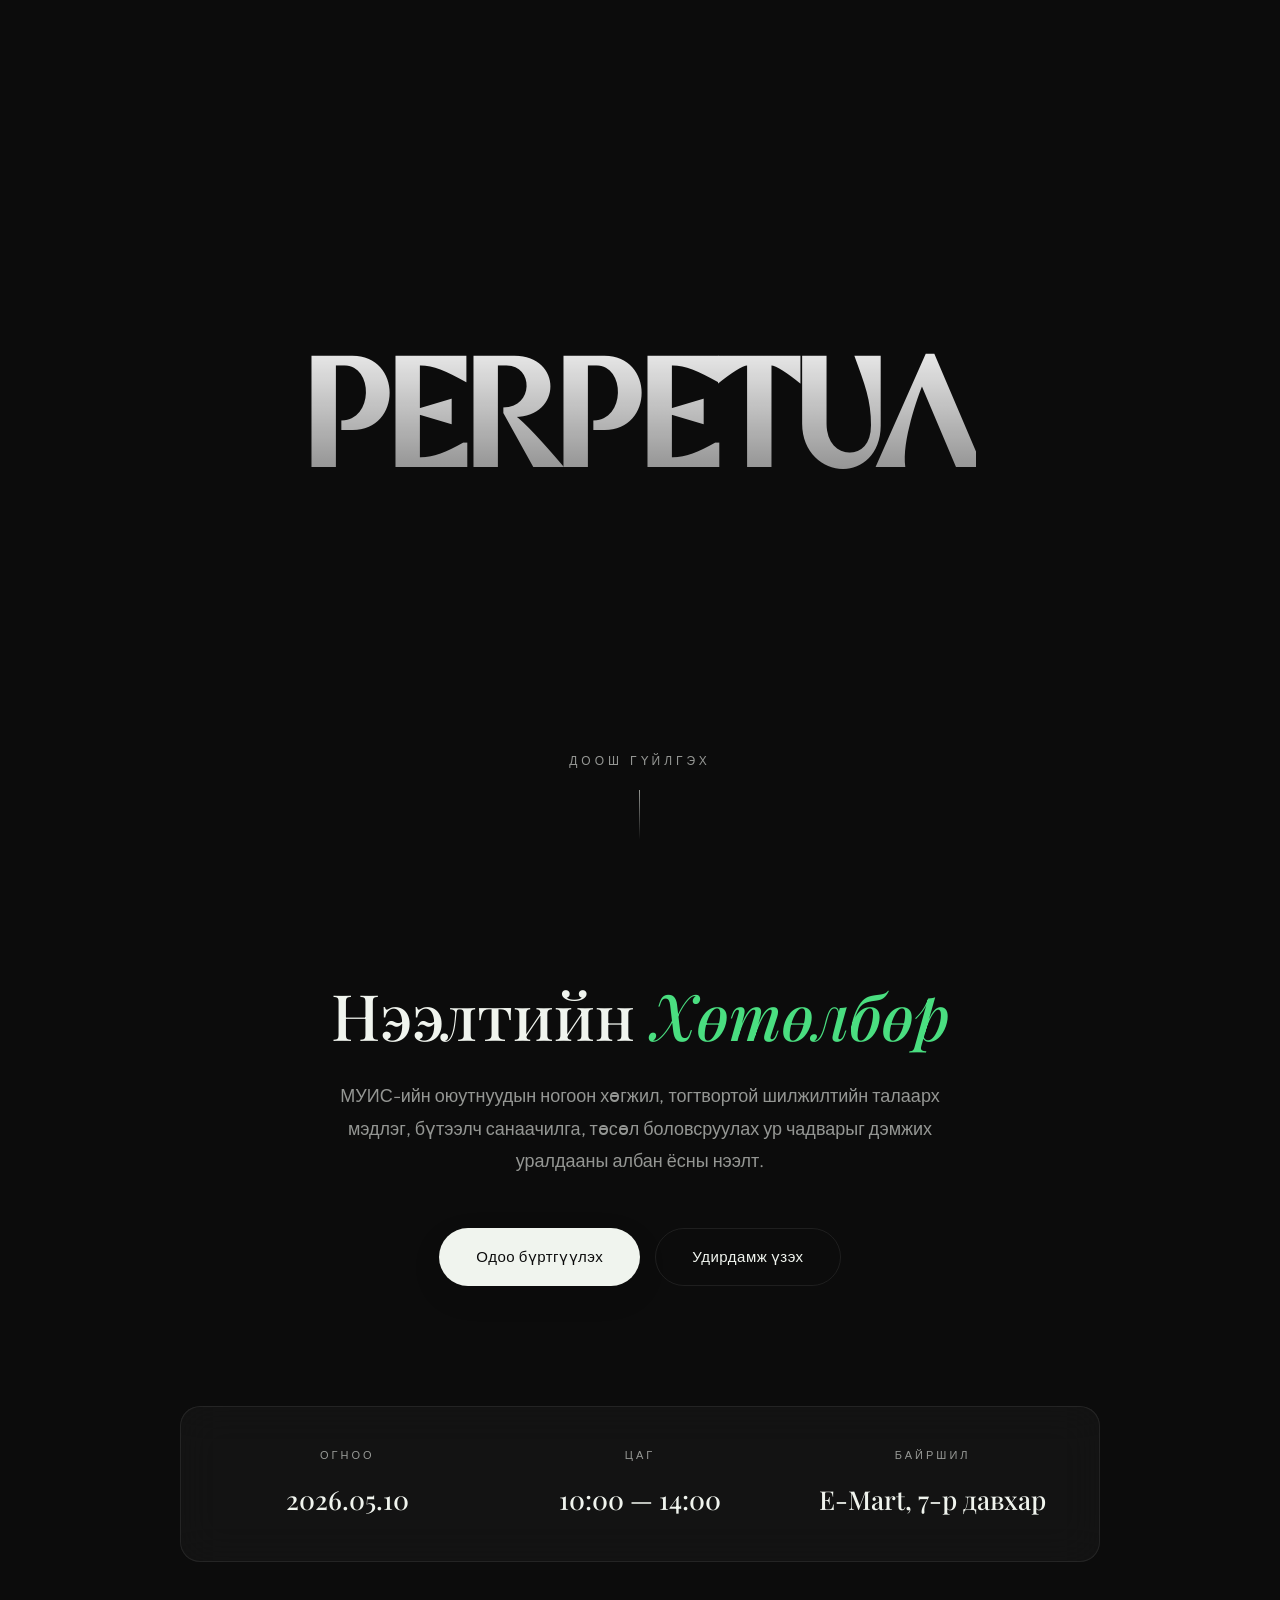
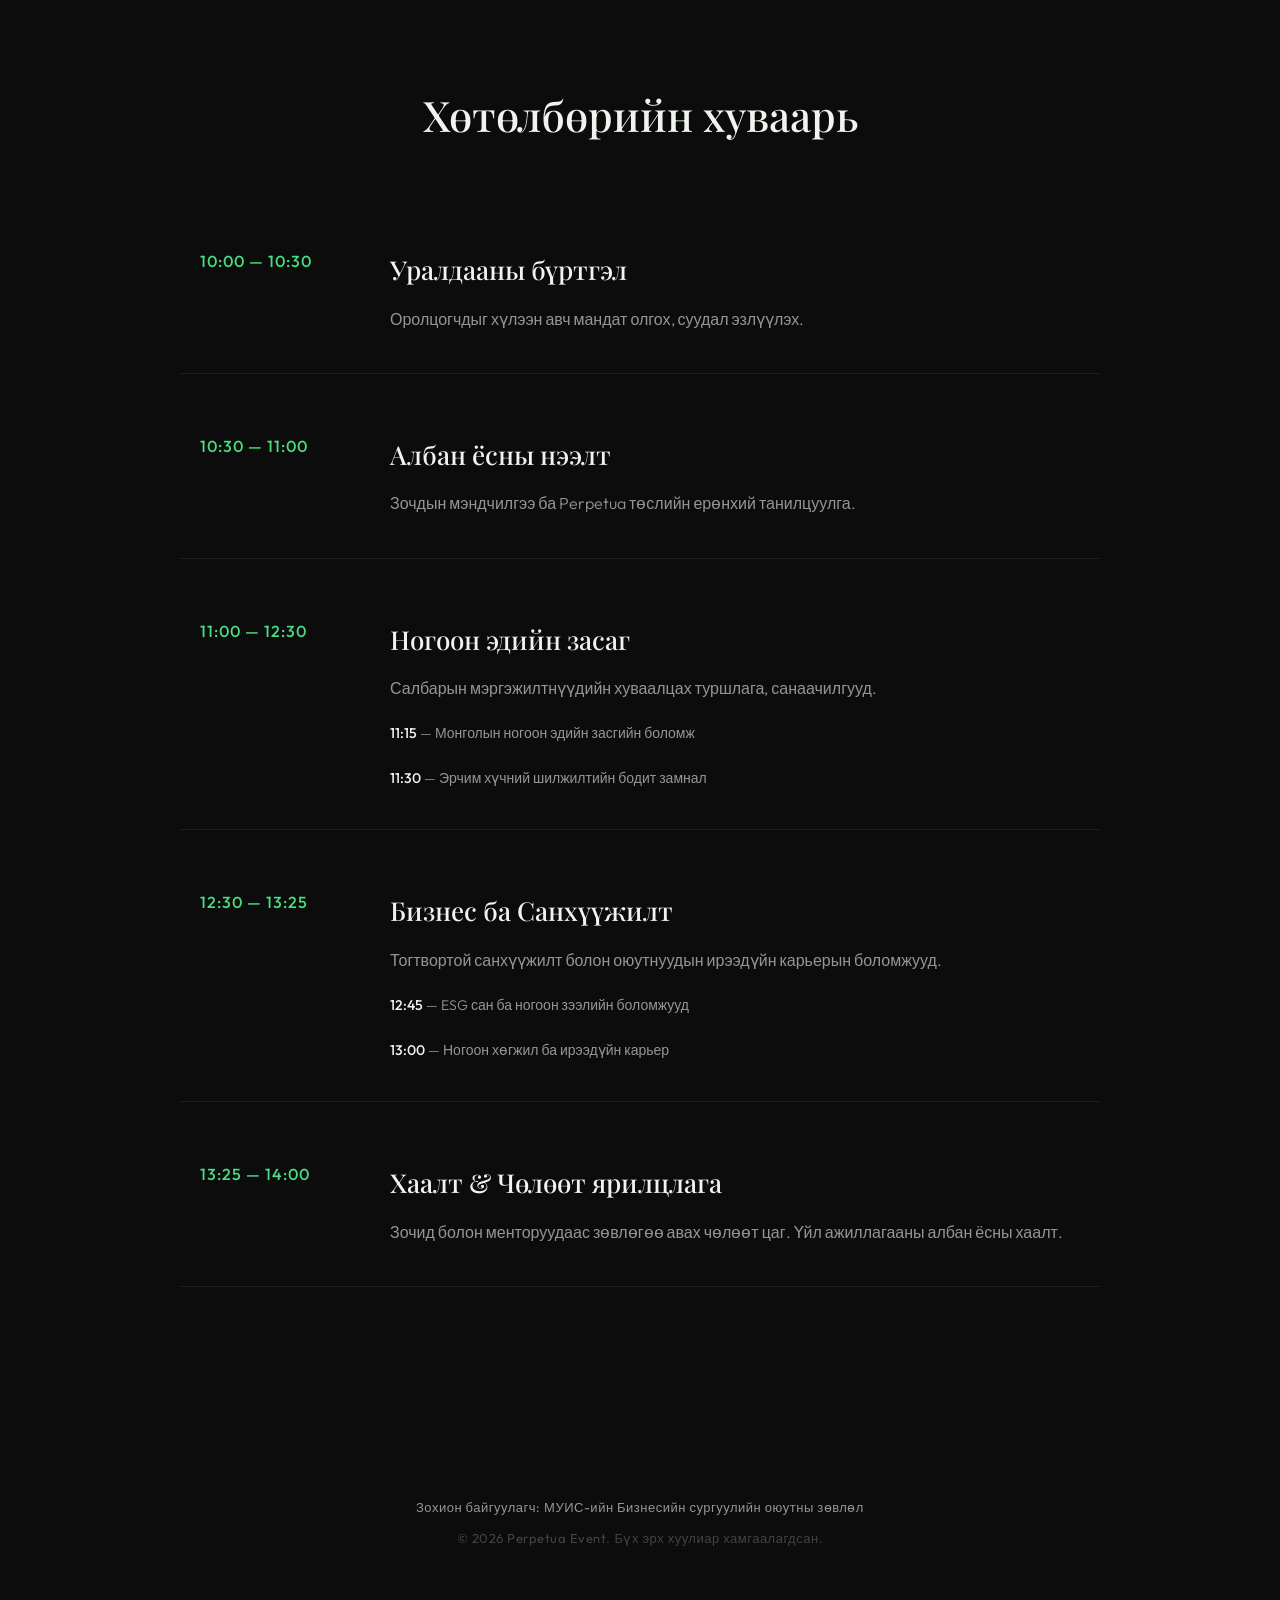
==== commit 7d43d105: "Update index.html" ====
--- a/index.html
+++ b/index.html
@@ -3,362 +3,437 @@
 <head>
     <meta charset="UTF-8">
     <meta name="viewport" content="width=device-width, initial-scale=1.0">
-    <title>Perpetua 2026 — Нээлтийн Хөтөлбөр & Удирдамж</title>
-    <link href="https://fonts.googleapis.com/css2?family=DM+Sans:ital,opsz,wght@0,9..40,300;0,9..40,400;0,9..40,500;0,9..40,600;1,9..40,300&family=DM+Serif+Display:ital@0;1&display=swap" rel="stylesheet">
+    <title>Perpetua 2026 — Нээлтийн Хөтөлбөр</title>
+    <!-- Premium Fonts -->
+    <link href="https://fonts.googleapis.com/css2?family=Outfit:wght@300;400;500;600&family=Playfair+Display:ital,wght@0,400;0,500;0,600;1,400;1,500&display=swap" rel="stylesheet">
     <style>
+        /* --- Custom Fonts --- */
+        @font-face {
+            font-family: 'SOONER';
+            src: url('./sooner.otf') format('opentype');
+            font-weight: normal;
+            font-style: normal;
+            font-display: swap;
+        }
+
+        /* --- Premium CSS Variables --- */
+        /* Dark Theme (Teaser / Night) */
         :root {
-            --bg: #030804;
-            --bg-accent: #0a1f11;
-            --surface: rgba(255, 255, 255, 0.05);
-            --surface-hover: rgba(255, 255, 255, 0.08);
-            --border: rgba(255, 255, 255, 0.1);
-            --accent: #34c759;
-            --accent-glow: rgba(52, 199, 89, 0.4);
-            --text: #ffffff;
-            --text-secondary: rgba(255, 255, 255, 0.6);
-            --serif: 'DM Serif Display', serif;
-            --sans: 'DM Sans', sans-serif;
-        }
-
-        /* --- Smooth Entrance Animations --- */
-        @keyframes fadeInUp {
-            from { opacity: 0; transform: translateY(30px); }
-            to { opacity: 1; transform: translateY(0); }
-        }
-
-        @keyframes float {
-            0% { transform: translateY(0px) rotate(0deg); }
-            50% { transform: translateY(-15px) rotate(2deg); }
-            100% { transform: translateY(0px) rotate(0deg); }
-        }
-
-        @keyframes meshMove {
-            0% { background-position: 0% 50%; }
-            50% { background-position: 100% 50%; }
-            100% { background-position: 0% 50%; }
+            --bg: #0C0C0C; /* Анхны хуудас тас хар/гүн саарал */
+            --text: #f0f4ee;
+            --text-secondary: rgba(240, 244, 238, 0.6);
+            --surface: rgba(255, 255, 255, 0.03);
+            --border: rgba(255, 255, 255, 0.08);
+            --accent: #4ade80;
+            --accent-glow: rgba(74, 222, 128, 0.2);
+            --sun-glow: rgba(74, 222, 128, 0); /* Hidden at start */
+            
+            --block: 'SOONER', sans-serif; /* Зөвхөн анхны гарчигт */
+            --serif: 'Playfair Display', Georgia, serif; /* Хөтөлбөрийн гарчгуудад */
+            --sans: 'Outfit', -apple-system, sans-serif; /* Үндсэн текстэд */
+        }
+
+        /* Light Theme (Sunrise / Premium Soft Sage) */
+        body.sunrise-active {
+            --bg: #dce3d6; /* Доош гүйлгэх үед тансаг цайвар ногоон болно */
+            --text: #111a14; /* Very dark rich green-black for text */
+            --text-secondary: rgba(17, 26, 20, 0.6);
+            --surface: rgba(255, 255, 255, 0.4);
+            --border: rgba(0, 0, 0, 0.06);
+            --accent: #2e7d32;
+            --accent-glow: rgba(46, 125, 50, 0.15);
+            --sun-glow: rgba(255, 245, 220, 0.6); /* Soft morning light */
         }
 
         * { box-sizing: border-box; margin: 0; padding: 0; }
+
+        html { scroll-behavior: smooth; }
 
         body {
             font-family: var(--sans);
-            background: var(--bg);
+            background-color: var(--bg);
             color: var(--text);
             line-height: 1.6;
             overflow-x: hidden; 
             -webkit-font-smoothing: antialiased;
-        }
-
-        /* --- Animated Mesh Background --- */
-        .background-canvas {
+            /* Уусгалтыг илүү удаан, натурал болгох (3 секунд) */
+            transition: background-color 3s ease-in-out, color 3s ease-in-out;
+        }
+
+        /* --- Wave Glow Background (Доороос уусах) --- */
+        .sun-wave {
             position: fixed;
-            inset: 0;
+            bottom: -100vh;
+            left: 0;
+            width: 100vw;
+            height: 100vh;
+            background: linear-gradient(to top, var(--sun-glow) 0%, transparent 100%);
             z-index: -1;
-            background: radial-gradient(circle at 20% 20%, var(--bg-accent) 0%, transparent 40%),
-                        radial-gradient(circle at 80% 80%, #051a2e 0%, transparent 40%);
-            background-size: 200% 200%;
-            animation: meshMove 15s ease infinite;
-        }
-
+            /* Долгионы уусгалтыг мөн адил удаашруулсан */
+            transition: bottom 3.5s cubic-bezier(0.25, 1, 0.5, 1), background 3s ease-in-out;
+            pointer-events: none;
+        }
+
+        body.sunrise-active .sun-wave {
+            bottom: 0; 
+        }
+
+        /* --- Scroll Reveal Animations (Apple Style) --- */
+        .reveal {
+            opacity: 0;
+            transform: translateY(40px);
+            transition: all 1.4s cubic-bezier(0.16, 1, 0.3, 1);
+        }
+        .reveal.active {
+            opacity: 1;
+            transform: translateY(0);
+        }
+
+        /* --- 1. Intro Screen (Teaser) --- */
+        .intro-screen {
+            height: 100vh;
+            width: 100%;
+            display: flex;
+            flex-direction: column;
+            align-items: center;
+            justify-content: center;
+            text-align: center;
+            position: relative;
+        }
+
+        .intro-title {
+            font-family: var(--block);
+            font-size: clamp(60px, 12vw, 150px);
+            font-weight: 900;
+            letter-spacing: 2px;
+            margin-bottom: 20px;
+            background: linear-gradient(180deg, #fff 0%, rgba(255,255,255,0.3) 100%);
+            -webkit-background-clip: text;
+            -webkit-text-fill-color: transparent;
+            opacity: 0;
+            animation: slowFade 1.5s ease forwards 0.2s;
+        }
+
+        body.sunrise-active .intro-title {
+            background: linear-gradient(180deg, var(--text) 0%, rgba(17,26,20,0.4) 100%);
+            -webkit-background-clip: text;
+            -webkit-text-fill-color: transparent;
+        }
+
+        @keyframes slowFade {
+            from { opacity: 0; transform: translateY(10px); }
+            to { opacity: 1; transform: translateY(0); }
+        }
+
+        .scroll-indicator {
+            position: absolute;
+            bottom: 60px;
+            display: flex;
+            flex-direction: column;
+            align-items: center;
+            gap: 20px;
+            font-size: 12px;
+            color: var(--text-secondary);
+            text-transform: uppercase;
+            letter-spacing: 4px;
+            opacity: 0;
+            animation: pulse 2.5s infinite, slowFade 1.5s ease forwards 1s;
+        }
+
+        @keyframes pulse {
+            0% { transform: translateY(0); opacity: 0.3; }
+            50% { transform: translateY(8px); opacity: 0.8; }
+            100% { transform: translateY(0); opacity: 0.3; }
+        }
+
+        .scroll-line {
+            width: 1px;
+            height: 50px;
+            background: linear-gradient(to bottom, var(--text-secondary), transparent);
+        }
+
+        /* --- 2. Main Content Container --- */
         .page {
-            max-width: 900px;
+            max-width: 1000px;
             margin: 0 auto;
-            padding: 100px 24px 200px 24px; /* Extra bottom padding for scrolling */
+            padding: 80px 40px 100px 40px;
             position: relative;
             z-index: 10; 
         }
 
-        /* --- Photorealistic Canvas Flowers --- */
-        .flower-realistic {
-            position: fixed;
-            top: 25vh;
-            z-index: 0;
-            pointer-events: none;
-            width: 250px;
-            filter: drop-shadow(0 20px 30px rgba(0,0,0,0.8));
-            opacity: 0; /* Hidden until image fully processes */
-            transition: opacity 1s ease;
-        }
-
-        /* Left Flower angled at 40 degrees inwards */
-        .flower-l {
-            left: -80px;
-            transform-origin: bottom center;
-            transform: rotate(40deg);
-        }
-
-        /* Right Flower flipped and angled at -40 degrees inwards */
-        .flower-r {
-            right: -80px;
-            transform-origin: bottom center;
-            transform: scaleX(-1) rotate(40deg);
-        }
-
         /* --- Hero Section --- */
         .hero {
+            display: flex;
+            flex-direction: column;
+            align-items: center;
             text-align: center;
-            margin-bottom: 80px;
-            animation: fadeInUp 1s ease forwards;
-        }
-
-        .logo-container {
-            position: relative;
+            margin-bottom: 120px;
+        }
+
+        .hero h2 {
+            font-family: var(--serif);
+            font-size: clamp(36px, 5vw, 64px);
+            font-weight: 500;
+            line-height: 1.1;
+            margin-bottom: 30px;
+            text-transform: none;
+            letter-spacing: normal;
+        }
+
+        .hero h2 em {
+            font-style: italic;
+            color: var(--accent);
+        }
+
+        .hero-desc {
+            font-size: 18px;
+            color: var(--text-secondary);
+            max-width: 600px;
+            margin-bottom: 50px;
+            line-height: 1.8;
+            font-weight: 300;
+        }
+
+        .cta-wrap {
+            display: flex;
+            gap: 15px;
+            flex-wrap: wrap;
+            justify-content: center;
+        }
+
+        .btn {
+            padding: 16px 36px;
+            border-radius: 100px;
+            text-decoration: none;
+            font-weight: 500;
+            transition: all 0.4s ease;
+            font-size: 15px;
+            cursor: pointer;
+            border: 1px solid transparent;
             display: inline-block;
-            margin-bottom: 40px;
-        }
-
-        .logo-wrap {
-            width: 220px; 
-            height: 220px;
-            background: linear-gradient(135deg, var(--surface), var(--surface-hover));
-            border-radius: 50%;
+            font-family: var(--sans);
+            letter-spacing: 0.5px;
+        }
+
+        .btn-primary {
+            background: var(--text);
+            color: var(--bg);
+            box-shadow: 0 10px 30px rgba(0,0,0,0.1);
+        }
+
+        .btn-primary:hover {
+            transform: translateY(-2px);
+            box-shadow: 0 15px 40px rgba(0,0,0,0.15);
+            opacity: 0.9;
+        }
+
+        .btn-secondary {
+            background: transparent;
+            border-color: var(--border);
+            color: var(--text);
+        }
+
+        .btn-secondary:hover {
+            background: var(--surface);
+            border-color: var(--text-secondary);
+        }
+
+        /* --- Horizontal Info Bar --- */
+        .info-bar {
             display: flex;
-            align-items: center;
-            justify-content: center;
-            animation: float 6s ease-in-out infinite;
-            filter: drop-shadow(0 0 30px var(--accent-glow));
-            font-family: var(--serif);
-            font-size: 3rem;
-            color: var(--accent);
-            border: 2px solid var(--border);
-        }
-
-        .event-tag {
-            font-size: 12px;
-            text-transform: uppercase;
-            letter-spacing: 3px;
-            color: var(--accent);
-            margin-bottom: 16px;
-            display: block;
-            font-weight: 600;
-        }
-
-        h1.main-title {
-            font-family: var(--serif);
-            font-size: clamp(48px, 8vw, 84px);
-            line-height: 0.9;
-            letter-spacing: -2px;
-        }
-
-        h1.main-title em {
-            font-style: italic;
-            background: linear-gradient(90deg, #fff, var(--accent));
-            -webkit-background-clip: text;
-            -webkit-text-fill-color: transparent;
-        }
-
-        /* --- Info Grid --- */
-        .meta-grid {
-            display: grid;
-            grid-template-columns: repeat(3, 1fr);
-            gap: 16px;
-            margin-bottom: 80px;
-            animation: fadeInUp 1s ease 0.2s forwards;
-            opacity: 0;
-        }
-
-        .meta-item {
             background: var(--surface);
             border: 1px solid var(--border);
-            padding: 24px;
             border-radius: 20px;
-            backdrop-filter: blur(10px);
-            transition: all 0.3s ease;
-        }
-
-        .meta-item:hover {
-            border-color: var(--accent);
-            transform: translateY(-5px);
-            background: var(--surface-hover);
-        }
-
-        .meta-label {
-            font-size: 10px;
+            padding: 40px;
+            backdrop-filter: blur(20px);
+            -webkit-backdrop-filter: blur(20px);
+            gap: 40px;
+            margin-bottom: 120px;
+            flex-wrap: wrap;
+            justify-content: space-between;
+        }
+
+        .info-block {
+            flex: 1;
+            min-width: 150px;
+            text-align: center;
+        }
+
+        .info-label {
+            font-size: 11px;
             text-transform: uppercase;
             color: var(--text-secondary);
+            letter-spacing: 3px;
+            margin-bottom: 15px;
             display: block;
-            margin-bottom: 8px;
-            letter-spacing: 1px;
-        }
-
-        .meta-value {
-            font-size: 18px;
+        }
+
+        .info-value {
+            font-family: var(--serif);
+            font-size: 26px;
             font-weight: 500;
-        }
-
-        /* --- Timeline --- */
-        .section-title {
+            color: var(--text);
+        }
+
+        /* --- Modern Schedule Grid --- */
+        .section-header {
             font-family: var(--serif);
-            font-size: 32px;
-            margin-bottom: 40px;
+            font-weight: 500;
+            font-size: 42px;
+            margin-bottom: 60px;
             text-align: center;
-        }
-
-        .timeline {
+            text-transform: none;
+            letter-spacing: normal;
+        }
+
+        .schedule-grid {
+            display: grid;
+            grid-template-columns: 1fr;
+            gap: 20px;
+        }
+
+        .schedule-card {
+            background: transparent;
+            border-bottom: 1px solid var(--border);
+            padding: 40px 20px;
+            transition: all 0.4s ease;
+            position: relative;
             display: flex;
             flex-direction: column;
-            gap: 12px;
-        }
-
-        .t-row {
-            display: grid;
-            grid-template-columns: 180px 1fr;
+        }
+
+        .schedule-card:hover {
             background: var(--surface);
-            border: 1px solid var(--border);
-            border-radius: 24px;
-            padding: 8px;
-            transition: all 0.4s cubic-bezier(0.175, 0.885, 0.32, 1.275);
-            cursor: pointer;
-            backdrop-filter: blur(5px);
-        }
-
-        .t-row:hover {
-            transform: scale(1.02);
-            background: rgba(52, 199, 89, 0.05);
-            border-color: rgba(52, 199, 89, 0.3);
-            box-shadow: 0 20px 40px rgba(0,0,0,0.4);
-        }
-
-        .t-time {
-            padding: 20px;
-            display: flex;
-            align-items: center;
-        }
-
-        .time-badge {
-            background: var(--bg);
-            padding: 8px 16px;
-            border-radius: 12px;
-            font-weight: 600;
-            font-size: 14px;
+            border-radius: 16px;
+            border-bottom-color: transparent;
+        }
+
+        @media (min-width: 768px) {
+            .schedule-card {
+                flex-direction: row;
+                align-items: flex-start;
+                gap: 50px;
+            }
+            .s-time-wrap { min-width: 140px; }
+        }
+
+        .s-time {
+            font-family: var(--sans);
+            font-size: 16px;
+            font-weight: 500;
             color: var(--accent);
-            border: 1px solid var(--border);
-        }
-
-        .t-content {
-            padding: 20px;
-            border-left: 1px solid var(--border);
-        }
-
-        .t-name {
-            font-size: 18px;
-            font-weight: 600;
-            margin-bottom: 8px;
-        }
-
-        .t-desc {
+            display: block;
+            margin-bottom: 10px;
+            letter-spacing: 1px;
+        }
+
+        .s-title {
+            font-family: var(--serif);
+            font-size: 26px;
+            font-weight: 500;
+            margin-bottom: 15px;
+            color: var(--text);
+            text-transform: none;
+            letter-spacing: normal;
+        }
+
+        .s-desc {
+            font-size: 16px;
+            color: var(--text-secondary);
+            line-height: 1.7;
+            font-weight: 300;
+        }
+
+        .s-sub {
+            margin-top: 20px;
             font-size: 14px;
             color: var(--text-secondary);
-        }
-
-        .sub-event {
-            margin-top: 15px;
-            padding-left: 15px;
-            border-left: 2px solid var(--accent);
-            font-size: 14px;
-            margin-bottom: 10px;
-        }
-
-        /* --- CTA Buttons --- */
-        .cta-wrap {
-            display: flex;
-            justify-content: center;
-            gap: 20px;
-            margin-top: 60px;
-        }
-
-        .btn {
-            padding: 18px 40px;
-            border-radius: 100px;
-            text-decoration: none;
-            font-weight: 600;
-            transition: all 0.3s ease;
-            font-size: 16px;
-            display: inline-flex;
-            align-items: center;
-            gap: 10px;
-            cursor: pointer;
-            border: none;
-        }
-
-        .btn-primary {
-            background: var(--accent);
-            color: #000;
-            box-shadow: 0 10px 30px var(--accent-glow);
-        }
-
-        .btn-primary:hover {
-            transform: translateY(-3px) scale(1.05);
-            box-shadow: 0 15px 40px var(--accent-glow);
-        }
-
-        .btn-secondary {
-            background: var(--surface);
-            border: 1px solid var(--border);
-            color: white;
-        }
-
-        .btn-secondary:hover {
-            background: var(--surface-hover);
+            font-weight: 300;
+        }
+
+        .s-sub strong {
+            color: var(--text);
+            font-weight: 500;
         }
 
         /* --- Footer --- */
         footer {
-            margin-top: 100px;
+            margin-top: 150px;
             text-align: center;
-            padding: 40px;
-            border-top: 1px solid var(--border);
+            padding: 60px 20px;
             color: var(--text-secondary);
             font-size: 13px;
-        }
-
-        /* --- Full Document Modal Custom Style --- */
+            letter-spacing: 0.5px;
+        }
+
+        /* --- Geometric Blooming Flowers --- */
+        @keyframes bloom {
+            0% { opacity: 0; transform: scale(0) rotate(0deg); }
+            15% { opacity: 0.8; transform: scale(1.2) rotate(45deg); }
+            30% { opacity: 0.5; transform: scale(1) rotate(60deg); }
+            100% { opacity: 0; transform: scale(1) rotate(90deg); }
+        }
+
+        .flower {
+            position: absolute;
+            pointer-events: none; 
+            z-index: 1;
+            width: 140px;
+            height: 140px;
+            opacity: 0;
+            transform-origin: center;
+            animation: bloom 4.5s ease-out forwards;
+        }
+
+        .flower svg { width: 100%; height: 100%; }
+
+        /* --- Strict Document Modal --- */
         #modal {
             display: none;
             position: fixed;
             inset: 0;
-            background: rgba(0,0,0,0.8);
-            backdrop-filter: blur(10px);
+            background: rgba(0,0,0,0.7);
+            backdrop-filter: blur(15px);
+            -webkit-backdrop-filter: blur(15px);
             z-index: 1000;
             align-items: center;
             justify-content: center;
             padding: 20px;
         }
 
-        /* Formatted strictly as a formal document based on user specs */
+        /* Academic/Official specs strictly applied here */
         .document-card {
             font-family: Arial, sans-serif;
             font-size: 12pt;
             line-height: 1.15;
             background: #ffffff;
             color: #000000;
-            /* Margins: 2cm Top/Bottom, 3cm Left, 1.5cm Right */
+            /* Exactly: 2cm Top/Bottom, 3cm Left, 1.5cm Right */
             padding: 2cm 1.5cm 2cm 3cm; 
             max-width: 850px;
             width: 100%;
             max-height: 90vh;
             overflow-y: auto;
-            border-radius: 8px;
-            box-shadow: 0 20px 50px rgba(0,0,0,0.5);
+            border-radius: 4px; 
+            box-shadow: 0 30px 60px rgba(0,0,0,0.3);
             position: relative;
         }
 
         .document-card h1.doc-title {
             text-align: center;
-            font-size: 16pt;
-            margin-bottom: 10px;
+            font-size: 14pt;
+            margin-bottom: 15px;
             font-family: Arial, sans-serif;
             font-weight: bold;
         }
         
         .document-card h2.doc-heading {
             font-size: 12pt;
-            border-left: 4px solid var(--accent);
-            padding-left: 10px;
             margin-top: 25px;
             margin-bottom: 10px;
             font-family: Arial, sans-serif;
             font-weight: bold;
+            text-transform: uppercase;
         }
 
         .document-card p, .document-card li {
@@ -368,24 +443,12 @@
         }
 
         .document-card ul {
-            padding-left: 25px;
-        }
-
-        .header-approval {
-            display: flex;
-            justify-content: flex-end;
-            margin-bottom: 30px;
-            text-align: left;
-        }
-
-        .approval-text {
-            font-weight: bold;
-            text-transform: uppercase;
+            padding-left: 20px;
         }
 
         .organizer {
             text-align: center;
-            margin-bottom: 30px;
+            margin-bottom: 40px;
             font-style: italic;
         }
 
@@ -396,19 +459,10 @@
         }
 
         .document-card th, .document-card td {
-            border: 1px solid #333;
-            padding: 8px;
+            border: 1px solid #000;
+            padding: 10px;
             text-align: left;
-        }
-
-        .footer-signatures {
-            margin-top: 50px;
-            display: flex;
-            justify-content: space-between;
-        }
-
-        .signature-block {
-            width: 45%;
+            font-size: 11pt;
         }
 
         .close-modal-btn {
@@ -417,127 +471,126 @@
             text-align: center;
         }
 
+        .btn-modal {
+            background: #0C0C0C;
+            color: #fff;
+            padding: 12px 30px;
+            border: none;
+            border-radius: 100px;
+            cursor: pointer;
+            font-size: 14px;
+        }
+
         @media (max-width: 768px) {
-            .meta-grid { grid-template-columns: 1fr; }
-            .t-row { grid-template-columns: 1fr; }
-            .t-content { border-left: none; border-top: 1px solid var(--border); }
-            .flower-realistic { width: 140px; }
+            .page { padding: 40px 20px; }
+            .info-bar { flex-direction: column; gap: 30px; padding: 30px; }
             .document-card { padding: 30px 20px; } 
         }
     </style>
 </head>
 <body>
 
-<div class="background-canvas"></div>
-
-<!-- Realistic Canvas Elements (replaces SVGs) -->
-<canvas id="canvas-left" class="flower-realistic flower-l"></canvas>
-<canvas id="canvas-right" class="flower-realistic flower-r"></canvas>
-
+<!-- Sunrise Glow Effect (Доороос уусах долгион) -->
+<div class="sun-wave"></div>
+
+<!-- 1. Intro Screen (Teaser) -->
+<div class="intro-screen">
+    <h1 class="intro-title">PERPETUA</h1>
+    <div class="scroll-indicator">
+        Доош гүйлгэх
+        <div class="scroll-line"></div>
+    </div>
+</div>
+
+<!-- 2. Main Content Pages -->
 <div class="page">
-    <header class="hero">
-        <div class="logo-container">
-            <div class="logo-wrap">
-                P
+    <header class="hero reveal">
+        <h2>Нээлтийн <em>Хөтөлбөр</em></h2>
+        <p class="hero-desc">МУИС-ийн оюутнуудын ногоон хөгжил, тогтвортой шилжилтийн талаарх мэдлэг, бүтээлч санаачилга, төсөл боловсруулах ур чадварыг дэмжих уралдааны албан ёсны нээлт.</p>
+        
+        <div class="cta-wrap">
+            <a href="https://forms.gle/eu1u39CYRS789gAz5" target="_blank" class="btn btn-primary">Одоо бүртгүүлэх</a>
+            <button class="btn btn-secondary" onclick="openModal()">Удирдамж үзэх</button>
+        </div>
+    </header>
+
+    <section class="info-bar reveal">
+        <div class="info-block">
+            <span class="info-label">Огноо</span>
+            <div class="info-value">2026.05.10</div>
+        </div>
+        <div class="info-block">
+            <span class="info-label">Цаг</span>
+            <div class="info-value">10:00 — 14:00</div>
+        </div>
+        <div class="info-block">
+            <span class="info-label">Байршил</span>
+            <div class="info-value">E-Mart, 7-р давхар</div>
+        </div>
+    </section>
+
+    <h2 class="section-header reveal">Хөтөлбөрийн хуваарь</h2>
+
+    <div class="schedule-grid">
+        <div class="schedule-card reveal">
+            <div class="s-time-wrap"><span class="s-time">10:00 — 10:30</span></div>
+            <div>
+                <h3 class="s-title">Уралдааны бүртгэл</h3>
+                <p class="s-desc">Оролцогчдыг хүлээн авч мандат олгох, суудал эзлүүлэх.</p>
             </div>
         </div>
-        <span class="event-tag">Ирээдүйг хамтдаа</span>
-        <h1 class="main-title">Нээлтийн<br><em>хөтөлбөр</em></h1>
-    </header>
-
-    <section class="meta-grid">
-        <div class="meta-item">
-            <span class="meta-label">Огноо</span>
-            <div class="meta-value">2026.05.10</div>
-        </div>
-        <div class="meta-item">
-            <span class="meta-label">Цаг</span>
-            <div class="meta-value">10:00 — 14:00</div>
-        </div>
-        <div class="meta-item">
-            <span class="meta-label">Байршил</span>
-            <div class="meta-value">E-Mart, 7-р давхар</div>
-        </div>
-    </section>
-
-    <h2 class="section-title">Үйл ажиллагааны дараалал</h2>
-
-    <div class="timeline">
-        <div class="t-row">
-            <div class="t-time"><span class="time-badge">10:00</span></div>
-            <div class="t-content">
-                <div class="t-name">Уралдааны бүртгэл</div>
-                <div class="t-desc">Оролцогчдыг хүлээн авч мандат олгох</div>
+
+        <div class="schedule-card reveal">
+            <div class="s-time-wrap"><span class="s-time">10:30 — 11:00</span></div>
+            <div>
+                <h3 class="s-title">Албан ёсны нээлт</h3>
+                <p class="s-desc">Зочдын мэндчилгээ ба Perpetua төслийн ерөнхий танилцуулга.</p>
             </div>
         </div>
 
-        <div class="t-row">
-            <div class="t-time"><span class="time-badge">10:30</span></div>
-            <div class="t-content">
-                <div class="t-name">Албан ёсны нээлт</div>
-                <div class="t-desc">Зочдын мэндчилгээ ба Perpetua төслийн танилцуулга</div>
+        <div class="schedule-card reveal">
+            <div class="s-time-wrap"><span class="s-time">11:00 — 12:30</span></div>
+            <div>
+                <h3 class="s-title">Ногоон эдийн засаг</h3>
+                <p class="s-desc">Салбарын мэргэжилтнүүдийн хуваалцах туршлага, санаачилгууд.</p>
+                <div class="s-sub">
+                    <strong>11:15</strong> — Монголын ногоон эдийн засгийн боломж<br><br>
+                    <strong>11:30</strong> — Эрчим хүчний шилжилтийн бодит замнал
+                </div>
             </div>
         </div>
 
-        <div class="t-row">
-            <div class="t-time"><span class="time-badge">11:00</span></div>
-            <div class="t-content">
-                <div class="t-name">Ногоон эдийн засаг илтгэлүүд</div>
-                <div class="sub-event"><b>11:15</b> — Монголын ногоон эдийн засгийн боломж</div>
-                <div class="sub-event"><b>11:30</b> — Эрчим хүчний шилжилтийн бодит замнал</div>
+        <div class="schedule-card reveal">
+            <div class="s-time-wrap"><span class="s-time">12:30 — 13:25</span></div>
+            <div>
+                <h3 class="s-title">Бизнес ба Санхүүжилт</h3>
+                <p class="s-desc">Тогтвортой санхүүжилт болон оюутнуудын ирээдүйн карьерын боломжууд.</p>
+                <div class="s-sub">
+                    <strong>12:45</strong> — ESG сан ба ногоон зээлийн боломжууд<br><br>
+                    <strong>13:00</strong> — Ногоон хөгжил ба ирээдүйн карьер
+                </div>
             </div>
         </div>
 
-        <div class="t-row">
-            <div class="t-time"><span class="time-badge">12:30</span></div>
-            <div class="t-content">
-                <div class="t-name">Бизнес ба Санхүүжилт</div>
-                <div class="sub-event"><b>12:45</b> — ESG сан ба ногоон зээлийн боломжууд</div>
-                <div class="sub-event"><b>13:00</b> — Ногоон хөгжил ба ирээдүйн карьер</div>
+        <div class="schedule-card reveal">
+            <div class="s-time-wrap"><span class="s-time">13:25 — 14:00</span></div>
+            <div>
+                <h3 class="s-title">Хаалт & Чөлөөт ярилцлага</h3>
+                <p class="s-desc">Зочид болон менторуудаас зөвлөгөө авах чөлөөт цаг. Үйл ажиллагааны албан ёсны хаалт.</p>
             </div>
         </div>
-
-        <div class="t-row">
-            <div class="t-time"><span class="time-badge">13:25</span></div>
-            <div class="t-content">
-                <div class="t-name">Асуулт хариулт</div>
-                <div class="t-desc">Зочид болон менторуудаас зөвлөгөө авах чөлөөт цаг</div>
-            </div>
-        </div>
-        
-        <!-- Added extra rows to demonstrate scrolling effect clearly -->
-        <div class="t-row">
-            <div class="t-time"><span class="time-badge">14:00</span></div>
-            <div class="t-content">
-                <div class="t-name">Хаалт</div>
-                <div class="t-desc">Үйл ажиллагааны албан ёсны хаалт, дурсгалын зураг авалт</div>
-            </div>
-        </div>
     </div>
 
-    <div class="cta-wrap">
-        <button class="btn btn-secondary" onclick="openModal()">Удирдамж үзэх</button>
-        <a href="https://forms.gle/eu1u39CYRS789gAz5" target="_blank" class="btn btn-primary">Одоо бүртгүүлэх</a>
-    </div>
-
-    <footer>
+    <footer class="reveal">
         <p>Зохион байгуулагч: МУИС-ийн Бизнесийн сургуулийн оюутны зөвлөл</p>
-        <p style="margin-top: 10px; opacity: 0.5;">&copy; 2026 Perpetua Event. All rights reserved.</p>
+        <p style="margin-top: 10px; opacity: 0.4;">&copy; 2026 Perpetua Event. Бүх эрх хуулиар хамгаалагдсан.</p>
     </footer>
 </div>
 
-<!-- Modal Overlay -->
+<!-- Document Modal -->
 <div id="modal" onclick="closeModal()">
     <div class="document-card" onclick="event.stopPropagation()">
         
-        <div class="header-approval">
-            <div class="approval-text">
-                БАТЛАВ.<br>
-                МУИС-ИЙН БИЗНЕСИЙН СУРГУУЛИЙН<br>
-                ЗАХИРАЛ &nbsp;&nbsp;&nbsp;&nbsp;&nbsp;&nbsp;&nbsp;&nbsp;&nbsp;&nbsp;&nbsp;&nbsp;&nbsp;&nbsp;&nbsp;&nbsp;&nbsp;&nbsp;&nbsp;&nbsp;&nbsp;&nbsp; Н.БАТНАСАН
-            </div>
-        </div>
-
         <h1 class="doc-title">“НОГООН ХӨГЖИЛ 2026” ТӨСЛИЙН УРАЛДААНЫ УДИРДАМЖ</h1>
         <div class="organizer">ЗОХИОН БАЙГУУЛАГЧ: МУИС-ийн Бизнесийн сургуулийн Оюутны зөвлөл</div>
 
@@ -611,23 +664,87 @@
         Утас: +976 9119-7215<br>
         И-мэйл: businessnumoz@gmail.com</p>
 
-        <div class="footer-signatures">
-            <div class="signature-block">
-                БОЛОВСРУУЛСАН:<br>ОЮУТНЫ ЗӨВЛӨЛИЙН ГИШҮҮН<br><br><strong>Э.ТЭРГЭЛ</strong>
-            </div>
-            <div class="signature-block" style="text-align: right;">
-                ХЯНАСАН:<br>ОЮУТНЫ ЗӨВЛӨЛИЙН ДАРГА<br><br><strong>Г.ЭНХЖИН</strong>
-            </div>
-        </div>
-
         <div class="close-modal-btn">
-            <button class="btn btn-primary" onclick="closeModal()">Хаах (Close)</button>
+            <button class="btn-modal" onclick="closeModal()">Хаах</button>
         </div>
     </div>
 </div>
 
 <script>
-    // --- Modal Logic ---
+    // --- 1. Apple-style Scroll Reveal Logic ---
+    function reveal() {
+        const reveals = document.querySelectorAll('.reveal');
+        for (let i = 0; i < reveals.length; i++) {
+            const windowHeight = window.innerHeight;
+            const elementTop = reveals[i].getBoundingClientRect().top;
+            const elementVisible = 100; // Trigger point
+
+            if (elementTop < windowHeight - elementVisible) {
+                reveals[i].classList.add('active');
+            }
+        }
+    }
+    window.addEventListener('scroll', reveal);
+    reveal(); // Trigger once on load
+
+    // --- 2. Sunrise Effect Trigger (Premium Soft Sage) ---
+    window.addEventListener('scroll', () => {
+        // Trigger background change when scrolling down 25% of viewport
+        if (window.scrollY > window.innerHeight * 0.25) {
+            document.body.classList.add('sunrise-active');
+        } else {
+            document.body.classList.remove('sunrise-active');
+        }
+    });
+
+    // --- 3. Original Blooming SVG Flowers Logic ---
+    let lastScroll = window.scrollY;
+    
+    window.addEventListener('scroll', () => {
+        const currentScroll = window.scrollY;
+        
+        // Bloom a new flower every 180 pixels scrolled
+        if (Math.abs(currentScroll - lastScroll) > 180) {
+            createFlower(currentScroll);
+            lastScroll = currentScroll;
+        }
+    });
+
+    function createFlower(scrollY) {
+        // Don't spawn flowers in the very top teaser area
+        if(scrollY < window.innerHeight * 0.4) return;
+
+        const flower = document.createElement('div');
+        flower.className = 'flower';
+        
+        // Spawn either on the far left or far right edges
+        const isLeft = Math.random() > 0.5;
+        if (isLeft) {
+            flower.style.left = '-30px';
+        } else {
+            flower.style.right = '-30px';
+        }
+        
+        // Spawn slightly offset from current scroll
+        const randomYOffset = Math.random() * (window.innerHeight * 0.8);
+        flower.style.top = `${scrollY + randomYOffset}px`;
+        
+        flower.innerHTML = `
+            <svg viewBox="0 0 100 100">
+                <circle cx="50" cy="50" r="6" fill="var(--accent)" />
+                <path d="M50 42 C 30 0, 70 0, 50 42 Z" fill="rgba(46, 125, 50, 0.1)" stroke="var(--accent)" stroke-width="1.5"/>
+                <path d="M50 58 C 30 100, 70 100, 50 58 Z" fill="rgba(46, 125, 50, 0.1)" stroke="var(--accent)" stroke-width="1.5"/>
+                <path d="M42 50 C 0 30, 0 70, 42 50 Z" fill="rgba(46, 125, 50, 0.1)" stroke="var(--accent)" stroke-width="1.5"/>
+                <path d="M58 50 C 100 30, 100 70, 58 50 Z" fill="rgba(46, 125, 50, 0.1)" stroke="var(--accent)" stroke-width="1.5"/>
+            </svg>
+        `;
+
+        document.body.appendChild(flower);
+
+        setTimeout(() => { flower.remove(); }, 4500);
+    }
+
+    // --- 4. Strict Modal Logic ---
     function openModal() {
         document.getElementById('modal').style.display = 'flex';
         document.body.style.overflow = 'hidden'; 
@@ -637,115 +754,6 @@
         document.getElementById('modal').style.display = 'none';
         document.body.style.overflow = 'auto'; 
     }
-
-    // --- Extreme Photorealism Logic: Sprite Extraction & Interpolation ---
-    const img = new Image();
-    img.crossOrigin = "Anonymous"; // Helps prevent CORS issues
-    img.src = 'image_768053.jpg';  // Your uploaded real flower sequence
-    
-    // Assuming the sequence has 6 frames horizontally
-    const TOTAL_FRAMES = 6;
-    const processedFrames = [];
-    
-    const canvasL = document.getElementById('canvas-left');
-    const ctxL = canvasL.getContext('2d');
-    const canvasR = document.getElementById('canvas-right');
-    const ctxR = canvasR.getContext('2d');
-
-    img.onload = () => {
-        // Calculate dimensions of a single frame
-        const frameWidth = img.width / TOTAL_FRAMES;
-        const frameHeight = img.height;
-
-        canvasL.width = frameWidth;
-        canvasL.height = frameHeight;
-        canvasR.width = frameWidth;
-        canvasR.height = frameHeight;
-
-        // Step 1: Extract, Chroma-key, and Cache every frame
-        for (let i = 0; i < TOTAL_FRAMES; i++) {
-            const offCanvas = document.createElement('canvas');
-            offCanvas.width = frameWidth;
-            offCanvas.height = frameHeight;
-            const offCtx = offCanvas.getContext('2d', { willReadFrequently: true });
-            
-            // Draw one specific frame from the JPG
-            offCtx.drawImage(img, i * frameWidth, 0, frameWidth, frameHeight, 0, 0, frameWidth, frameHeight);
-            
-            try {
-                // Pixel Manipulation: Remove White Background smoothly
-                const imgData = offCtx.getImageData(0, 0, frameWidth, frameHeight);
-                const data = imgData.data;
-                
-                for (let j = 0; j < data.length; j += 4) {
-                    const r = data[j];
-                    const g = data[j+1];
-                    const b = data[j+2];
-                    
-                    // If pixel is near-white (background of the image)
-                    if (r > 200 && g > 200 && b > 200) {
-                        // Feather the edge: 255 becomes transparent, darker gets slight opacity
-                        const avg = (r + g + b) / 3;
-                        const alpha = Math.max(0, 255 - ((avg - 200) * 4.5)); 
-                        data[j+3] = alpha; 
-                    }
-                }
-                offCtx.putImageData(imgData, 0, 0);
-            } catch (e) {
-                console.warn("Local CORS issue prevented background removal, but animation will still run.");
-            }
-            processedFrames.push(offCanvas);
-        }
-
-        // Show canvases once fully loaded
-        canvasL.style.opacity = '1';
-        canvasR.style.opacity = '1';
-        
-        updateFlowers(); // Initial draw
-    };
-
-    // Step 2: Draw frames with Alpha-Blend Interpolation
-    function drawBlendedFrame(ctx, canvas, progress) {
-        if (processedFrames.length === 0) return;
-
-        // Map progress (0 to 1) to exact frame index (0.0 to 5.0)
-        const exactFrame = progress * (TOTAL_FRAMES - 1);
-        const indexA = Math.floor(exactFrame);
-        const indexB = Math.min(TOTAL_FRAMES - 1, Math.ceil(exactFrame));
-        const blendFactor = exactFrame - indexA;
-
-        ctx.clearRect(0, 0, canvas.width, canvas.height);
-        
-        // Draw Base Frame
-        ctx.globalAlpha = 1.0;
-        ctx.drawImage(processedFrames[indexA], 0, 0, canvas.width, canvas.height);
-        
-        // Draw Next Frame overlaid with opacity to fake 60FPS ultra-smooth motion
-        if (indexB > indexA && blendFactor > 0) {
-            ctx.globalAlpha = blendFactor;
-            ctx.drawImage(processedFrames[indexB], 0, 0, canvas.width, canvas.height);
-        }
-        ctx.globalAlpha = 1.0; // Reset
-    }
-
-    // Step 3: Link directly to Scroll 
-    function updateFlowers() {
-        const maxScroll = document.body.scrollHeight - window.innerHeight;
-        const scrollFraction = maxScroll > 0 ? Math.max(0, Math.min(1, window.scrollY / maxScroll)) : 0;
-        
-        // Left Flower: Blooms between 5% and 50% scroll
-        let leftProgress = (scrollFraction - 0.05) / 0.45;
-        leftProgress = Math.max(0, Math.min(1, leftProgress));
-        drawBlendedFrame(ctxL, canvasL, leftProgress);
-
-        // Right Flower: Staggered to bloom later (40% to 85% scroll)
-        let rightProgress = (scrollFraction - 0.40) / 0.45;
-        rightProgress = Math.max(0, Math.min(1, rightProgress));
-        drawBlendedFrame(ctxR, canvasR, rightProgress);
-    }
-
-    window.addEventListener('scroll', updateFlowers);
-    window.addEventListener('resize', updateFlowers);
 </script>
 
 </body>
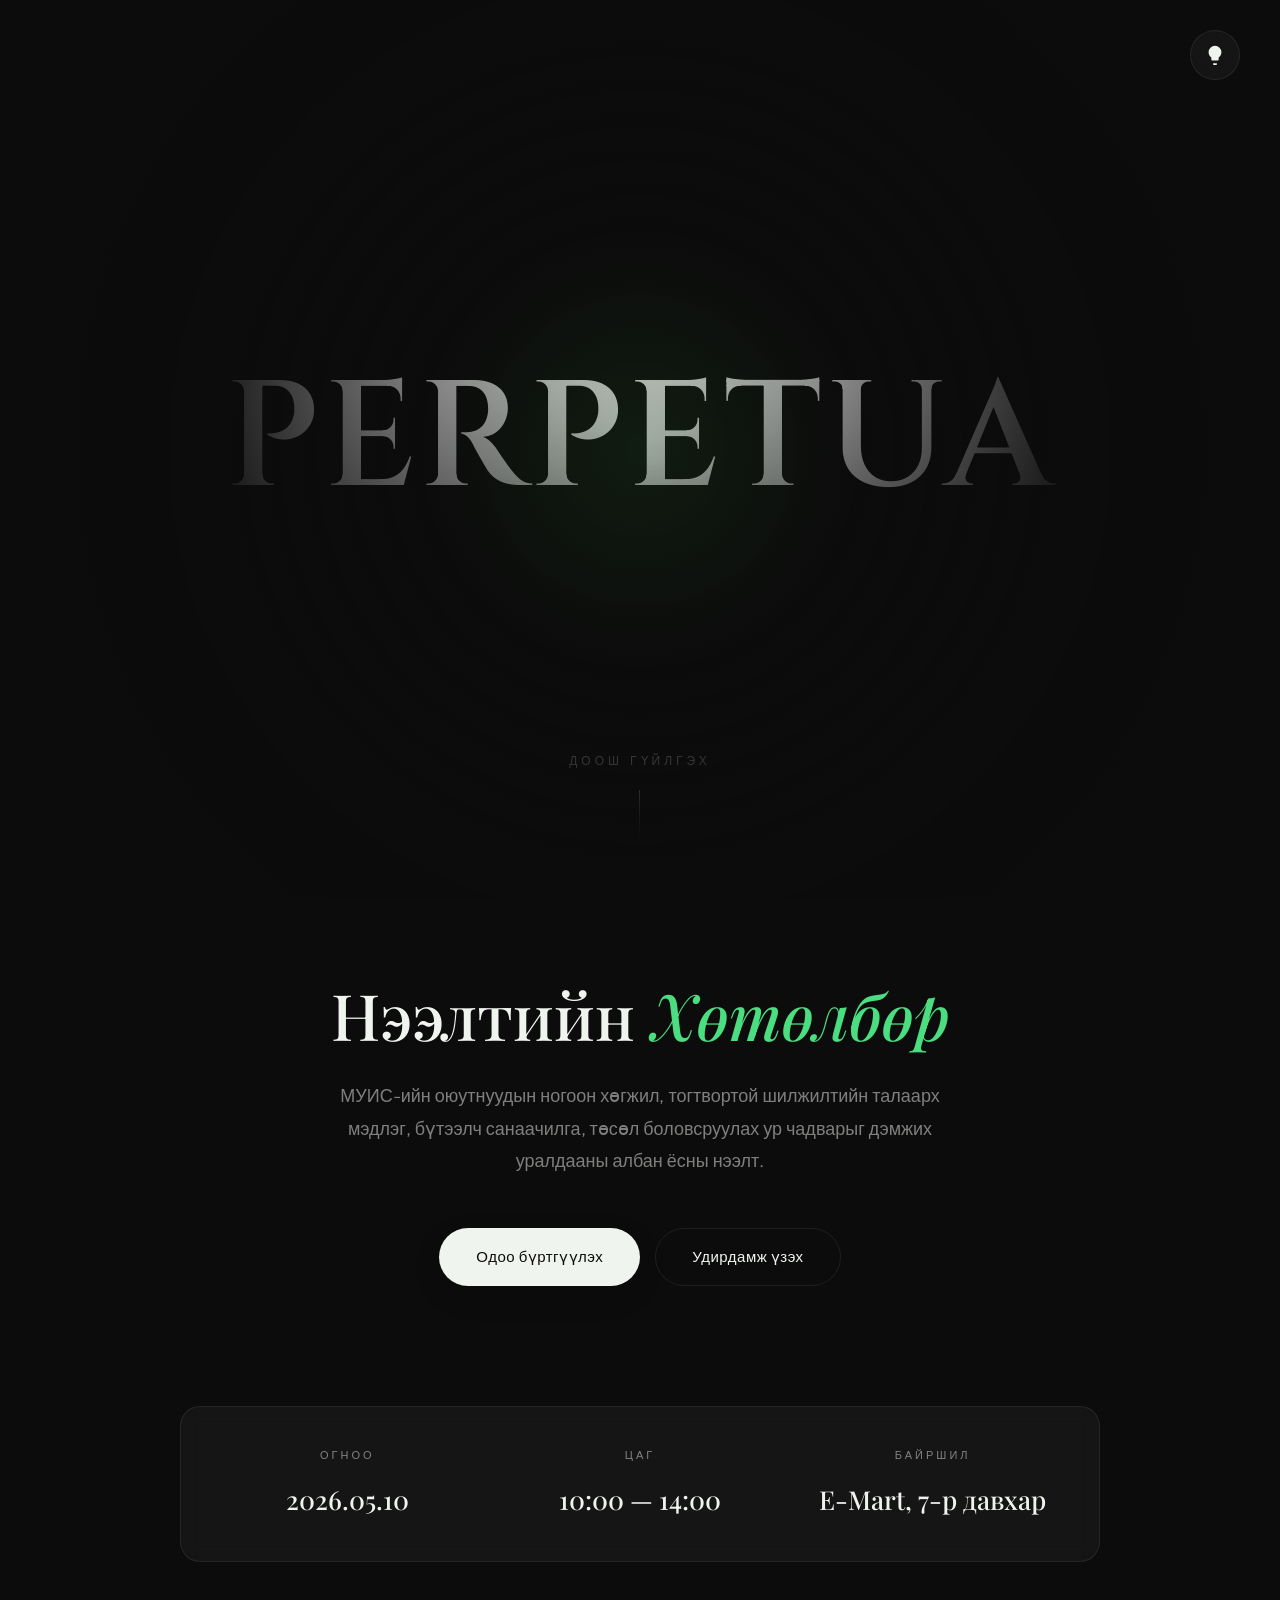
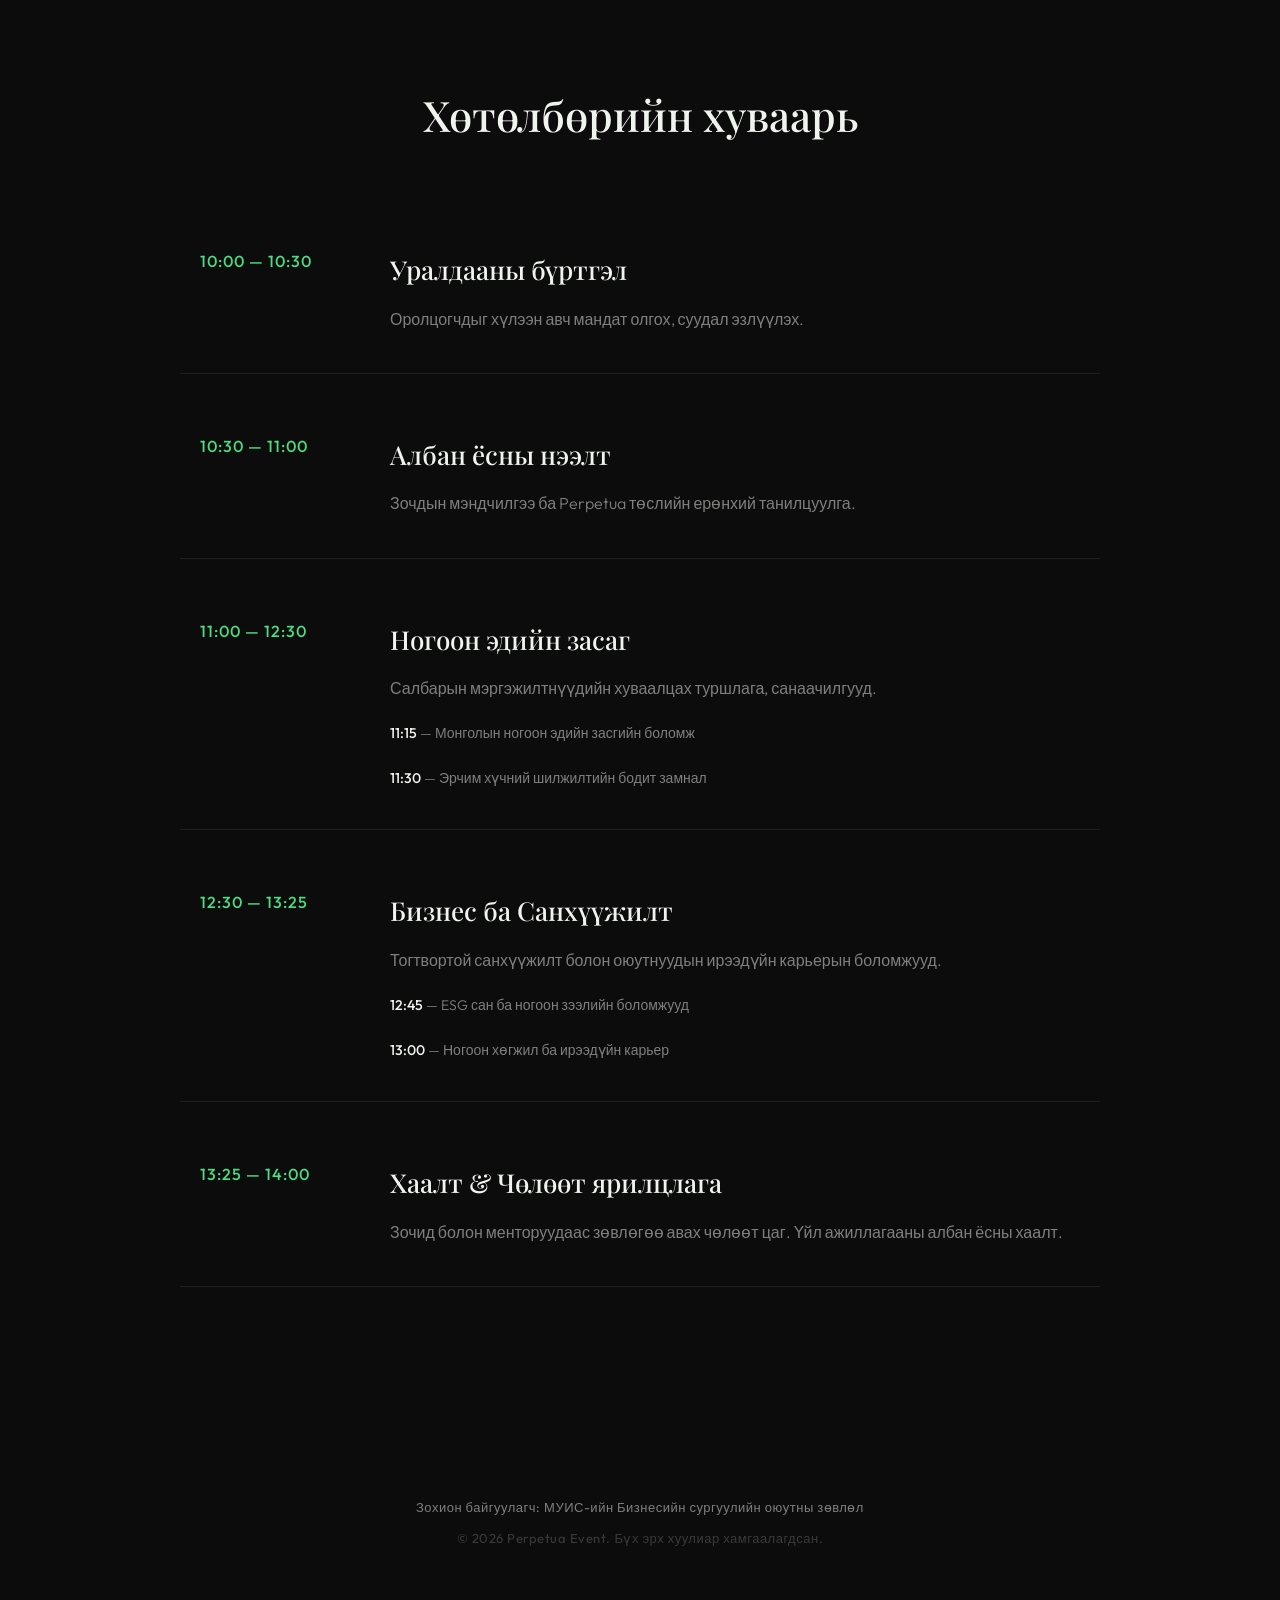
==== commit 93e41090: "Update index.html" ====
--- a/index.html
+++ b/index.html
@@ -4,45 +4,37 @@
     <meta charset="UTF-8">
     <meta name="viewport" content="width=device-width, initial-scale=1.0">
     <title>Perpetua 2026 — Нээлтийн Хөтөлбөр</title>
-    <!-- Premium Fonts -->
-    <link href="https://fonts.googleapis.com/css2?family=Outfit:wght@300;400;500;600&family=Playfair+Display:ital,wght@0,400;0,500;0,600;1,400;1,500&display=swap" rel="stylesheet">
+    <!-- Premium Fonts: Cinzel for Intro, Playfair and Outfit for content -->
+    <link href="https://fonts.googleapis.com/css2?family=Cinzel:wght@400;600;800&family=Outfit:wght@300;400;500;600&family=Playfair+Display:ital,wght@0,400;0,500;0,600;1,400;1,500&display=swap" rel="stylesheet">
+    
     <style>
-        /* --- Custom Fonts --- */
-        @font-face {
-            font-family: 'SOONER';
-            src: url('./sooner.otf') format('opentype');
-            font-weight: normal;
-            font-style: normal;
-            font-display: swap;
-        }
-
         /* --- Premium CSS Variables --- */
-        /* Dark Theme (Teaser / Night) */
         :root {
-            --bg: #0C0C0C; /* Анхны хуудас тас хар/гүн саарал */
+            --bg: #0C0C0C; /* Шөнийн гүн хар/саарал өнгө */
             --text: #f0f4ee;
-            --text-secondary: rgba(240, 244, 238, 0.6);
-            --surface: rgba(255, 255, 255, 0.03);
+            --text-secondary: rgba(240, 244, 238, 0.5);
+            --surface: rgba(255, 255, 255, 0.04);
             --border: rgba(255, 255, 255, 0.08);
             --accent: #4ade80;
             --accent-glow: rgba(74, 222, 128, 0.2);
-            --sun-glow: rgba(74, 222, 128, 0); /* Hidden at start */
+            --sun-glow: rgba(74, 222, 128, 0); /* Анх орж ирэхэд нуугдмал */
             
-            --block: 'SOONER', sans-serif; /* Зөвхөн анхны гарчигт */
-            --serif: 'Playfair Display', Georgia, serif; /* Хөтөлбөрийн гарчгуудад */
-            --sans: 'Outfit', -apple-system, sans-serif; /* Үндсэн текстэд */
+            /* Cinzel фонтыг гол гарчигт тохирууллаа */
+            --intro-font: 'Cinzel', serif; 
+            --serif: 'Playfair Display', Georgia, serif; 
+            --sans: 'Outfit', -apple-system, sans-serif; 
         }
 
         /* Light Theme (Sunrise / Premium Soft Sage) */
         body.sunrise-active {
-            --bg: #dce3d6; /* Доош гүйлгэх үед тансаг цайвар ногоон болно */
-            --text: #111a14; /* Very dark rich green-black for text */
+            --bg: #dce3d6; 
+            --text: #111a14; 
             --text-secondary: rgba(17, 26, 20, 0.6);
             --surface: rgba(255, 255, 255, 0.4);
             --border: rgba(0, 0, 0, 0.06);
             --accent: #2e7d32;
             --accent-glow: rgba(46, 125, 50, 0.15);
-            --sun-glow: rgba(255, 245, 220, 0.6); /* Soft morning light */
+            --sun-glow: rgba(255, 245, 220, 0.6); /* Нарны зөөлөн туяа */
         }
 
         * { box-sizing: border-box; margin: 0; padding: 0; }
@@ -56,8 +48,76 @@
             line-height: 1.6;
             overflow-x: hidden; 
             -webkit-font-smoothing: antialiased;
-            /* Уусгалтыг илүү удаан, натурал болгох (3 секунд) */
+            /* Өнгөний шилжилт (Хараас -> Ногоон руу) 3 секунд */
             transition: background-color 3s ease-in-out, color 3s ease-in-out;
+        }
+
+        /* --- Spotlight / Flashlight Effect --- */
+        .spotlight {
+            position: fixed;
+            top: 0;
+            left: 0;
+            width: 100vw;
+            height: 100vh;
+            pointer-events: none; /* Хулганы товшилтод саад болохгүй */
+            z-index: 900;
+            background: radial-gradient(
+                circle 700px at var(--cursor-x, 50vw) var(--cursor-y, 50vh),
+                rgba(46, 125, 50, 0.15) 0%,
+                rgba(12, 12, 12, 0.4) 30%,
+                rgba(12, 12, 12, 0.9) 60%,
+                #0C0C0C 100%
+            );
+            transition: opacity 0.5s ease;
+        }
+
+        /* Зөвхөн хулгана/компьютертай төхөөрөмж дээр ажиллах */
+        @media (hover: none) and (pointer: coarse) {
+            .spotlight {
+                display: none; 
+            }
+        }
+
+        /* Гэрэл асаалттай үед гэрэлтүүлэгчийг унтраах */
+        body.lights-on .spotlight {
+            opacity: 0; 
+        }
+
+        /* --- Light Switch Button --- */
+        .light-switch {
+            position: fixed;
+            top: 30px;
+            right: 40px;
+            width: 50px;
+            height: 50px;
+            border-radius: 50%;
+            background: var(--surface);
+            border: 1px solid var(--border);
+            color: var(--text);
+            display: flex;
+            align-items: center;
+            justify-content: center;
+            cursor: pointer;
+            z-index: 1000;
+            transition: all 0.3s ease;
+            backdrop-filter: blur(10px);
+            -webkit-backdrop-filter: blur(10px);
+        }
+
+        .light-switch:hover {
+            background: rgba(255, 255, 255, 0.1);
+            transform: scale(1.05);
+        }
+
+        .light-switch svg {
+            width: 22px;
+            height: 22px;
+            fill: currentColor;
+            transition: color 0.3s ease;
+        }
+
+        body.lights-on .light-switch svg {
+            color: var(--accent); /* Ассан үед ногоон болох */
         }
 
         /* --- Wave Glow Background (Доороос уусах) --- */
@@ -69,7 +129,6 @@
             height: 100vh;
             background: linear-gradient(to top, var(--sun-glow) 0%, transparent 100%);
             z-index: -1;
-            /* Долгионы уусгалтыг мөн адил удаашруулсан */
             transition: bottom 3.5s cubic-bezier(0.25, 1, 0.5, 1), background 3s ease-in-out;
             pointer-events: none;
         }
@@ -102,16 +161,17 @@
         }
 
         .intro-title {
-            font-family: var(--block);
+            font-family: var(--intro-font); /* Cinzel фонтыг дуудах */
             font-size: clamp(60px, 12vw, 150px);
-            font-weight: 900;
-            letter-spacing: 2px;
+            font-weight: 600;
+            letter-spacing: 4px; /* Cinzel фонт дээр үсэг хоорондын зай маш гоё харагддаг */
             margin-bottom: 20px;
-            background: linear-gradient(180deg, #fff 0%, rgba(255,255,255,0.3) 100%);
+            text-transform: uppercase;
+            background: linear-gradient(180deg, #fff 0%, rgba(255,255,255,0.4) 100%);
             -webkit-background-clip: text;
             -webkit-text-fill-color: transparent;
             opacity: 0;
-            animation: slowFade 1.5s ease forwards 0.2s;
+            animation: slowFade 2s ease forwards 0.2s;
         }
 
         body.sunrise-active .intro-title {
@@ -121,7 +181,7 @@
         }
 
         @keyframes slowFade {
-            from { opacity: 0; transform: translateY(10px); }
+            from { opacity: 0; transform: translateY(15px); }
             to { opacity: 1; transform: translateY(0); }
         }
 
@@ -176,8 +236,6 @@
             font-weight: 500;
             line-height: 1.1;
             margin-bottom: 30px;
-            text-transform: none;
-            letter-spacing: normal;
         }
 
         .hero h2 em {
@@ -213,6 +271,8 @@
             display: inline-block;
             font-family: var(--sans);
             letter-spacing: 0.5px;
+            position: relative;
+            z-index: 20;
         }
 
         .btn-primary {
@@ -245,8 +305,8 @@
             border: 1px solid var(--border);
             border-radius: 20px;
             padding: 40px;
-            backdrop-filter: blur(20px);
-            -webkit-backdrop-filter: blur(20px);
+            backdrop-filter: blur(10px);
+            -webkit-backdrop-filter: blur(10px);
             gap: 40px;
             margin-bottom: 120px;
             flex-wrap: wrap;
@@ -282,8 +342,6 @@
             font-size: 42px;
             margin-bottom: 60px;
             text-align: center;
-            text-transform: none;
-            letter-spacing: normal;
         }
 
         .schedule-grid {
@@ -333,8 +391,6 @@
             font-weight: 500;
             margin-bottom: 15px;
             color: var(--text);
-            text-transform: none;
-            letter-spacing: normal;
         }
 
         .s-desc {
@@ -377,7 +433,7 @@
         .flower {
             position: absolute;
             pointer-events: none; 
-            z-index: 1;
+            z-index: 1; 
             width: 140px;
             height: 140px;
             opacity: 0;
@@ -392,10 +448,10 @@
             display: none;
             position: fixed;
             inset: 0;
-            background: rgba(0,0,0,0.7);
+            background: rgba(0,0,0,0.8);
             backdrop-filter: blur(15px);
             -webkit-backdrop-filter: blur(15px);
-            z-index: 1000;
+            z-index: 2000; 
             align-items: center;
             justify-content: center;
             padding: 20px;
@@ -489,6 +545,16 @@
     </style>
 </head>
 <body>
+
+<!-- Компьютер дээр хулгана дагах гэрэлтүүлэгч (Spotlight) -->
+<div class="spotlight" id="spotlight"></div>
+
+<!-- Гэрлийн унтраалга (Light Switch) -->
+<button class="light-switch" id="light-switch" title="Гэрэл асаах/унтраах">
+    <svg viewBox="0 0 24 24">
+        <path d="M12 2a7 7 0 0 0-7 7c0 2.38 1.19 4.47 3 5.74V17a1 1 0 0 0 1 1h6a1 1 0 0 0 1-1v-2.26c1.81-1.27 3-3.36 3-5.74a7 7 0 0 0-7-7zm2 19h-4v1a1 1 0 0 0 1 1h2a1 1 0 0 0 1-1v-1z"/>
+    </svg>
+</button>
 
 <!-- Sunrise Glow Effect (Доороос уусах долгион) -->
 <div class="sun-wave"></div>
@@ -671,13 +737,27 @@
 </div>
 
 <script>
-    // --- 1. Apple-style Scroll Reveal Logic ---
+    // --- 1. Spotlight (Flashlight) Logic ---
+    const spotlight = document.getElementById('spotlight');
+    
+    document.addEventListener('mousemove', (e) => {
+        spotlight.style.setProperty('--cursor-x', `${e.clientX}px`);
+        spotlight.style.setProperty('--cursor-y', `${e.clientY}px`);
+    });
+
+    // --- 2. Light Switch Logic ---
+    const lightSwitchBtn = document.getElementById('light-switch');
+    lightSwitchBtn.addEventListener('click', () => {
+        document.body.classList.toggle('lights-on');
+    });
+
+    // --- 3. Apple-style Scroll Reveal Logic ---
     function reveal() {
         const reveals = document.querySelectorAll('.reveal');
         for (let i = 0; i < reveals.length; i++) {
             const windowHeight = window.innerHeight;
             const elementTop = reveals[i].getBoundingClientRect().top;
-            const elementVisible = 100; // Trigger point
+            const elementVisible = 100; 
 
             if (elementTop < windowHeight - elementVisible) {
                 reveals[i].classList.add('active');
@@ -685,9 +765,9 @@
         }
     }
     window.addEventListener('scroll', reveal);
-    reveal(); // Trigger once on load
-
-    // --- 2. Sunrise Effect Trigger (Premium Soft Sage) ---
+    reveal(); 
+
+    // --- 4. Sunrise Effect Trigger ---
     window.addEventListener('scroll', () => {
         // Trigger background change when scrolling down 25% of viewport
         if (window.scrollY > window.innerHeight * 0.25) {
@@ -697,13 +777,12 @@
         }
     });
 
-    // --- 3. Original Blooming SVG Flowers Logic ---
+    // --- 5. Blooming SVG Flowers Logic ---
     let lastScroll = window.scrollY;
     
     window.addEventListener('scroll', () => {
         const currentScroll = window.scrollY;
         
-        // Bloom a new flower every 180 pixels scrolled
         if (Math.abs(currentScroll - lastScroll) > 180) {
             createFlower(currentScroll);
             lastScroll = currentScroll;
@@ -717,7 +796,6 @@
         const flower = document.createElement('div');
         flower.className = 'flower';
         
-        // Spawn either on the far left or far right edges
         const isLeft = Math.random() > 0.5;
         if (isLeft) {
             flower.style.left = '-30px';
@@ -725,7 +803,6 @@
             flower.style.right = '-30px';
         }
         
-        // Spawn slightly offset from current scroll
         const randomYOffset = Math.random() * (window.innerHeight * 0.8);
         flower.style.top = `${scrollY + randomYOffset}px`;
         
@@ -740,11 +817,10 @@
         `;
 
         document.body.appendChild(flower);
-
         setTimeout(() => { flower.remove(); }, 4500);
     }
 
-    // --- 4. Strict Modal Logic ---
+    // --- 6. Strict Modal Logic ---
     function openModal() {
         document.getElementById('modal').style.display = 'flex';
         document.body.style.overflow = 'hidden'; 
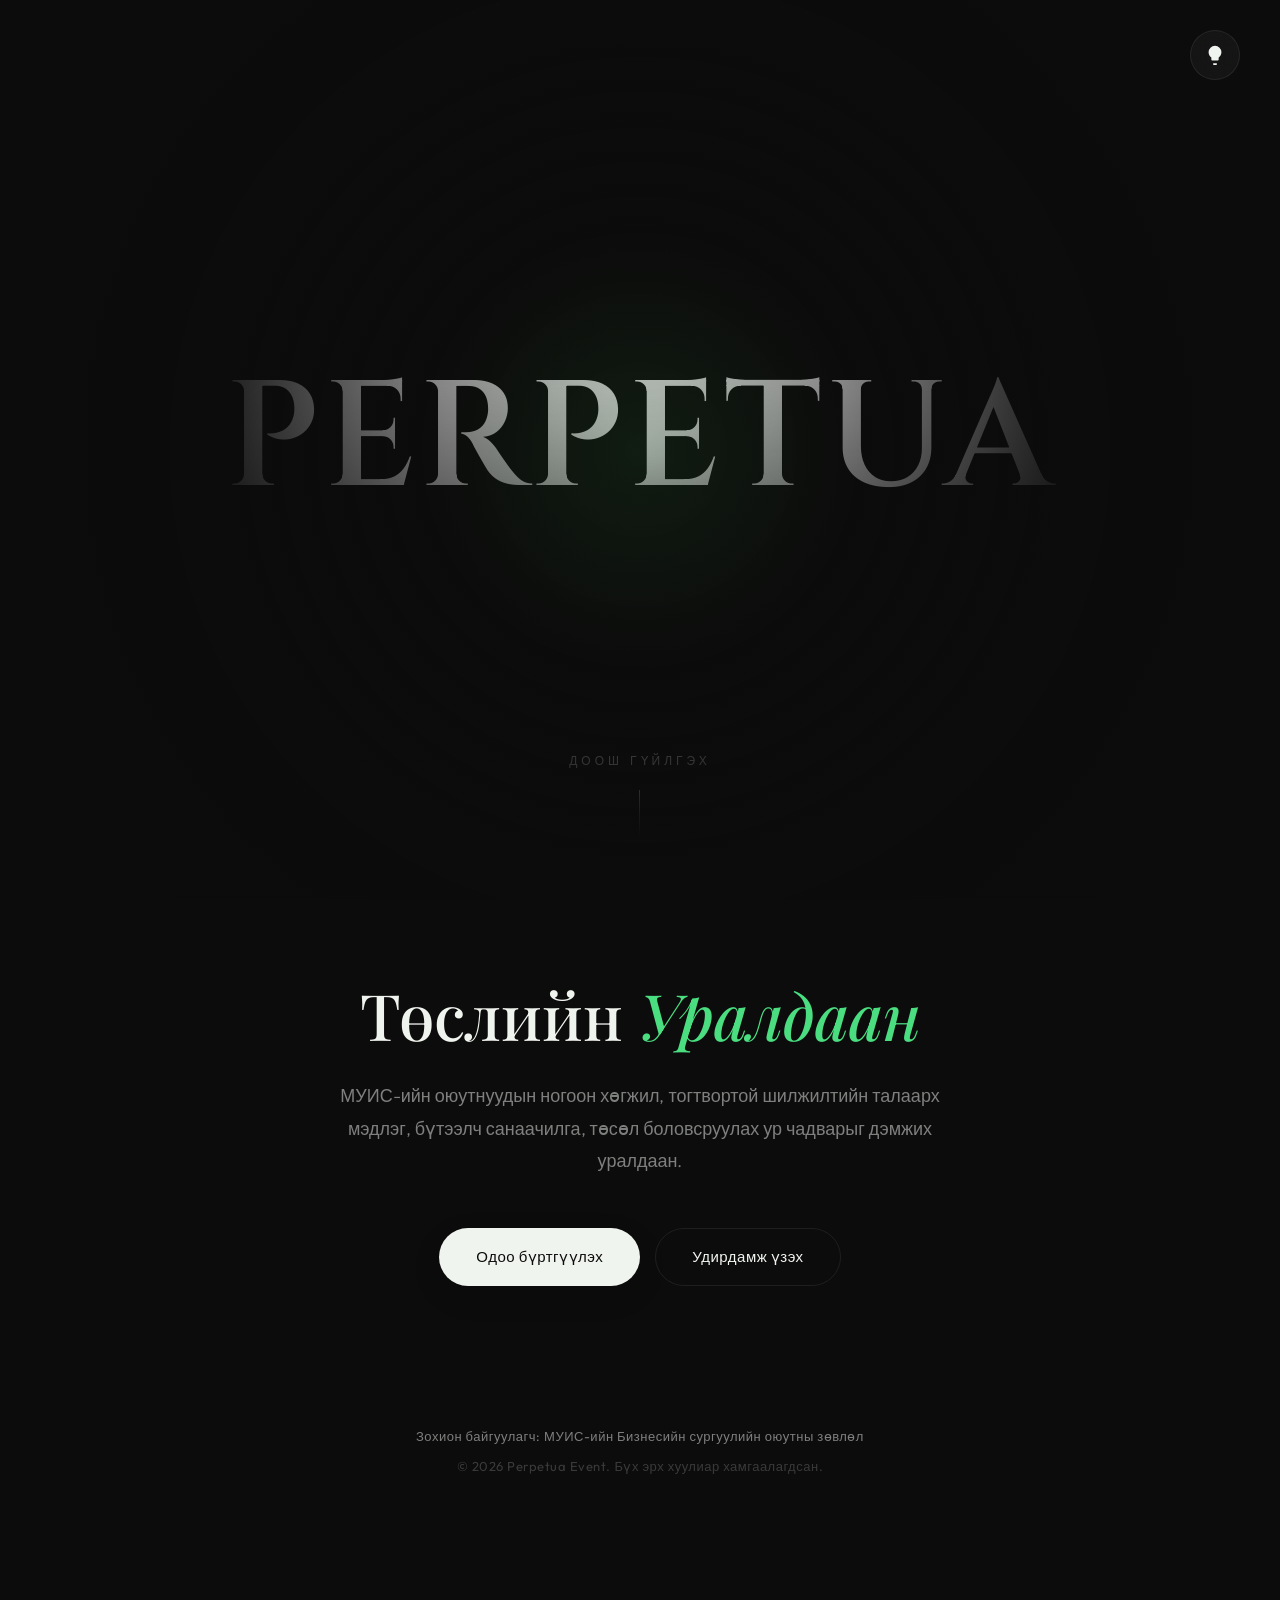
==== commit 82e3dee6: "Update index.html" ====
--- a/index.html
+++ b/index.html
@@ -3,8 +3,7 @@
 <head>
     <meta charset="UTF-8">
     <meta name="viewport" content="width=device-width, initial-scale=1.0">
-    <title>Perpetua 2026 — Нээлтийн Хөтөлбөр</title>
-    <!-- Premium Fonts: Cinzel for Intro, Playfair and Outfit for content -->
+    <title>Perpetua 2026 — Бүртгэл & Удирдамж</title>
     <link href="https://fonts.googleapis.com/css2?family=Cinzel:wght@400;600;800&family=Outfit:wght@300;400;500;600&family=Playfair+Display:ital,wght@0,400;0,500;0,600;1,400;1,500&display=swap" rel="stylesheet">
     
     <style>
@@ -219,6 +218,10 @@
             padding: 80px 40px 100px 40px;
             position: relative;
             z-index: 10; 
+            min-height: 50vh;
+            display: flex;
+            flex-direction: column;
+            justify-content: center;
         }
 
         /* --- Hero Section --- */
@@ -227,7 +230,6 @@
             flex-direction: column;
             align-items: center;
             text-align: center;
-            margin-bottom: 120px;
         }
 
         .hero h2 {
@@ -298,125 +300,11 @@
             border-color: var(--text-secondary);
         }
 
-        /* --- Horizontal Info Bar --- */
-        .info-bar {
-            display: flex;
-            background: var(--surface);
-            border: 1px solid var(--border);
-            border-radius: 20px;
-            padding: 40px;
-            backdrop-filter: blur(10px);
-            -webkit-backdrop-filter: blur(10px);
-            gap: 40px;
-            margin-bottom: 120px;
-            flex-wrap: wrap;
-            justify-content: space-between;
-        }
-
-        .info-block {
-            flex: 1;
-            min-width: 150px;
-            text-align: center;
-        }
-
-        .info-label {
-            font-size: 11px;
-            text-transform: uppercase;
-            color: var(--text-secondary);
-            letter-spacing: 3px;
-            margin-bottom: 15px;
-            display: block;
-        }
-
-        .info-value {
-            font-family: var(--serif);
-            font-size: 26px;
-            font-weight: 500;
-            color: var(--text);
-        }
-
-        /* --- Modern Schedule Grid --- */
-        .section-header {
-            font-family: var(--serif);
-            font-weight: 500;
-            font-size: 42px;
-            margin-bottom: 60px;
-            text-align: center;
-        }
-
-        .schedule-grid {
-            display: grid;
-            grid-template-columns: 1fr;
-            gap: 20px;
-        }
-
-        .schedule-card {
-            background: transparent;
-            border-bottom: 1px solid var(--border);
-            padding: 40px 20px;
-            transition: all 0.4s ease;
-            position: relative;
-            display: flex;
-            flex-direction: column;
-        }
-
-        .schedule-card:hover {
-            background: var(--surface);
-            border-radius: 16px;
-            border-bottom-color: transparent;
-        }
-
-        @media (min-width: 768px) {
-            .schedule-card {
-                flex-direction: row;
-                align-items: flex-start;
-                gap: 50px;
-            }
-            .s-time-wrap { min-width: 140px; }
-        }
-
-        .s-time {
-            font-family: var(--sans);
-            font-size: 16px;
-            font-weight: 500;
-            color: var(--accent);
-            display: block;
-            margin-bottom: 10px;
-            letter-spacing: 1px;
-        }
-
-        .s-title {
-            font-family: var(--serif);
-            font-size: 26px;
-            font-weight: 500;
-            margin-bottom: 15px;
-            color: var(--text);
-        }
-
-        .s-desc {
-            font-size: 16px;
-            color: var(--text-secondary);
-            line-height: 1.7;
-            font-weight: 300;
-        }
-
-        .s-sub {
-            margin-top: 20px;
-            font-size: 14px;
-            color: var(--text-secondary);
-            font-weight: 300;
-        }
-
-        .s-sub strong {
-            color: var(--text);
-            font-weight: 500;
-        }
-
         /* --- Footer --- */
         footer {
-            margin-top: 150px;
+            margin-top: 100px;
             text-align: center;
-            padding: 60px 20px;
+            padding: 40px 20px;
             color: var(--text-secondary);
             font-size: 13px;
             letter-spacing: 0.5px;
@@ -539,27 +427,22 @@
 
         @media (max-width: 768px) {
             .page { padding: 40px 20px; }
-            .info-bar { flex-direction: column; gap: 30px; padding: 30px; }
             .document-card { padding: 30px 20px; } 
         }
     </style>
 </head>
 <body>
 
-<!-- Компьютер дээр хулгана дагах гэрэлтүүлэгч (Spotlight) -->
 <div class="spotlight" id="spotlight"></div>
 
-<!-- Гэрлийн унтраалга (Light Switch) -->
 <button class="light-switch" id="light-switch" title="Гэрэл асаах/унтраах">
     <svg viewBox="0 0 24 24">
         <path d="M12 2a7 7 0 0 0-7 7c0 2.38 1.19 4.47 3 5.74V17a1 1 0 0 0 1 1h6a1 1 0 0 0 1-1v-2.26c1.81-1.27 3-3.36 3-5.74a7 7 0 0 0-7-7zm2 19h-4v1a1 1 0 0 0 1 1h2a1 1 0 0 0 1-1v-1z"/>
     </svg>
 </button>
 
-<!-- Sunrise Glow Effect (Доороос уусах долгион) -->
 <div class="sun-wave"></div>
 
-<!-- 1. Intro Screen (Teaser) -->
 <div class="intro-screen">
     <h1 class="intro-title">PERPETUA</h1>
     <div class="scroll-indicator">
@@ -568,84 +451,16 @@
     </div>
 </div>
 
-<!-- 2. Main Content Pages -->
 <div class="page">
     <header class="hero reveal">
-        <h2>Нээлтийн <em>Хөтөлбөр</em></h2>
-        <p class="hero-desc">МУИС-ийн оюутнуудын ногоон хөгжил, тогтвортой шилжилтийн талаарх мэдлэг, бүтээлч санаачилга, төсөл боловсруулах ур чадварыг дэмжих уралдааны албан ёсны нээлт.</p>
+        <h2>Төслийн <em>Уралдаан</em></h2>
+        <p class="hero-desc">МУИС-ийн оюутнуудын ногоон хөгжил, тогтвортой шилжилтийн талаарх мэдлэг, бүтээлч санаачилга, төсөл боловсруулах ур чадварыг дэмжих уралдаан.</p>
         
         <div class="cta-wrap">
-            <a href="https://forms.gle/eu1u39CYRS789gAz5" target="_blank" class="btn btn-primary">Одоо бүртгүүлэх</a>
+            <a href="https://perpetua-2026.vercel.app/reg" class="btn btn-primary">Одоо бүртгүүлэх</a>
             <button class="btn btn-secondary" onclick="openModal()">Удирдамж үзэх</button>
         </div>
     </header>
-
-    <section class="info-bar reveal">
-        <div class="info-block">
-            <span class="info-label">Огноо</span>
-            <div class="info-value">2026.05.10</div>
-        </div>
-        <div class="info-block">
-            <span class="info-label">Цаг</span>
-            <div class="info-value">10:00 — 14:00</div>
-        </div>
-        <div class="info-block">
-            <span class="info-label">Байршил</span>
-            <div class="info-value">E-Mart, 7-р давхар</div>
-        </div>
-    </section>
-
-    <h2 class="section-header reveal">Хөтөлбөрийн хуваарь</h2>
-
-    <div class="schedule-grid">
-        <div class="schedule-card reveal">
-            <div class="s-time-wrap"><span class="s-time">10:00 — 10:30</span></div>
-            <div>
-                <h3 class="s-title">Уралдааны бүртгэл</h3>
-                <p class="s-desc">Оролцогчдыг хүлээн авч мандат олгох, суудал эзлүүлэх.</p>
-            </div>
-        </div>
-
-        <div class="schedule-card reveal">
-            <div class="s-time-wrap"><span class="s-time">10:30 — 11:00</span></div>
-            <div>
-                <h3 class="s-title">Албан ёсны нээлт</h3>
-                <p class="s-desc">Зочдын мэндчилгээ ба Perpetua төслийн ерөнхий танилцуулга.</p>
-            </div>
-        </div>
-
-        <div class="schedule-card reveal">
-            <div class="s-time-wrap"><span class="s-time">11:00 — 12:30</span></div>
-            <div>
-                <h3 class="s-title">Ногоон эдийн засаг</h3>
-                <p class="s-desc">Салбарын мэргэжилтнүүдийн хуваалцах туршлага, санаачилгууд.</p>
-                <div class="s-sub">
-                    <strong>11:15</strong> — Монголын ногоон эдийн засгийн боломж<br><br>
-                    <strong>11:30</strong> — Эрчим хүчний шилжилтийн бодит замнал
-                </div>
-            </div>
-        </div>
-
-        <div class="schedule-card reveal">
-            <div class="s-time-wrap"><span class="s-time">12:30 — 13:25</span></div>
-            <div>
-                <h3 class="s-title">Бизнес ба Санхүүжилт</h3>
-                <p class="s-desc">Тогтвортой санхүүжилт болон оюутнуудын ирээдүйн карьерын боломжууд.</p>
-                <div class="s-sub">
-                    <strong>12:45</strong> — ESG сан ба ногоон зээлийн боломжууд<br><br>
-                    <strong>13:00</strong> — Ногоон хөгжил ба ирээдүйн карьер
-                </div>
-            </div>
-        </div>
-
-        <div class="schedule-card reveal">
-            <div class="s-time-wrap"><span class="s-time">13:25 — 14:00</span></div>
-            <div>
-                <h3 class="s-title">Хаалт & Чөлөөт ярилцлага</h3>
-                <p class="s-desc">Зочид болон менторуудаас зөвлөгөө авах чөлөөт цаг. Үйл ажиллагааны албан ёсны хаалт.</p>
-            </div>
-        </div>
-    </div>
 
     <footer class="reveal">
         <p>Зохион байгуулагч: МУИС-ийн Бизнесийн сургуулийн оюутны зөвлөл</p>
@@ -653,7 +468,6 @@
     </footer>
 </div>
 
-<!-- Document Modal -->
 <div id="modal" onclick="closeModal()">
     <div class="document-card" onclick="event.stopPropagation()">
         
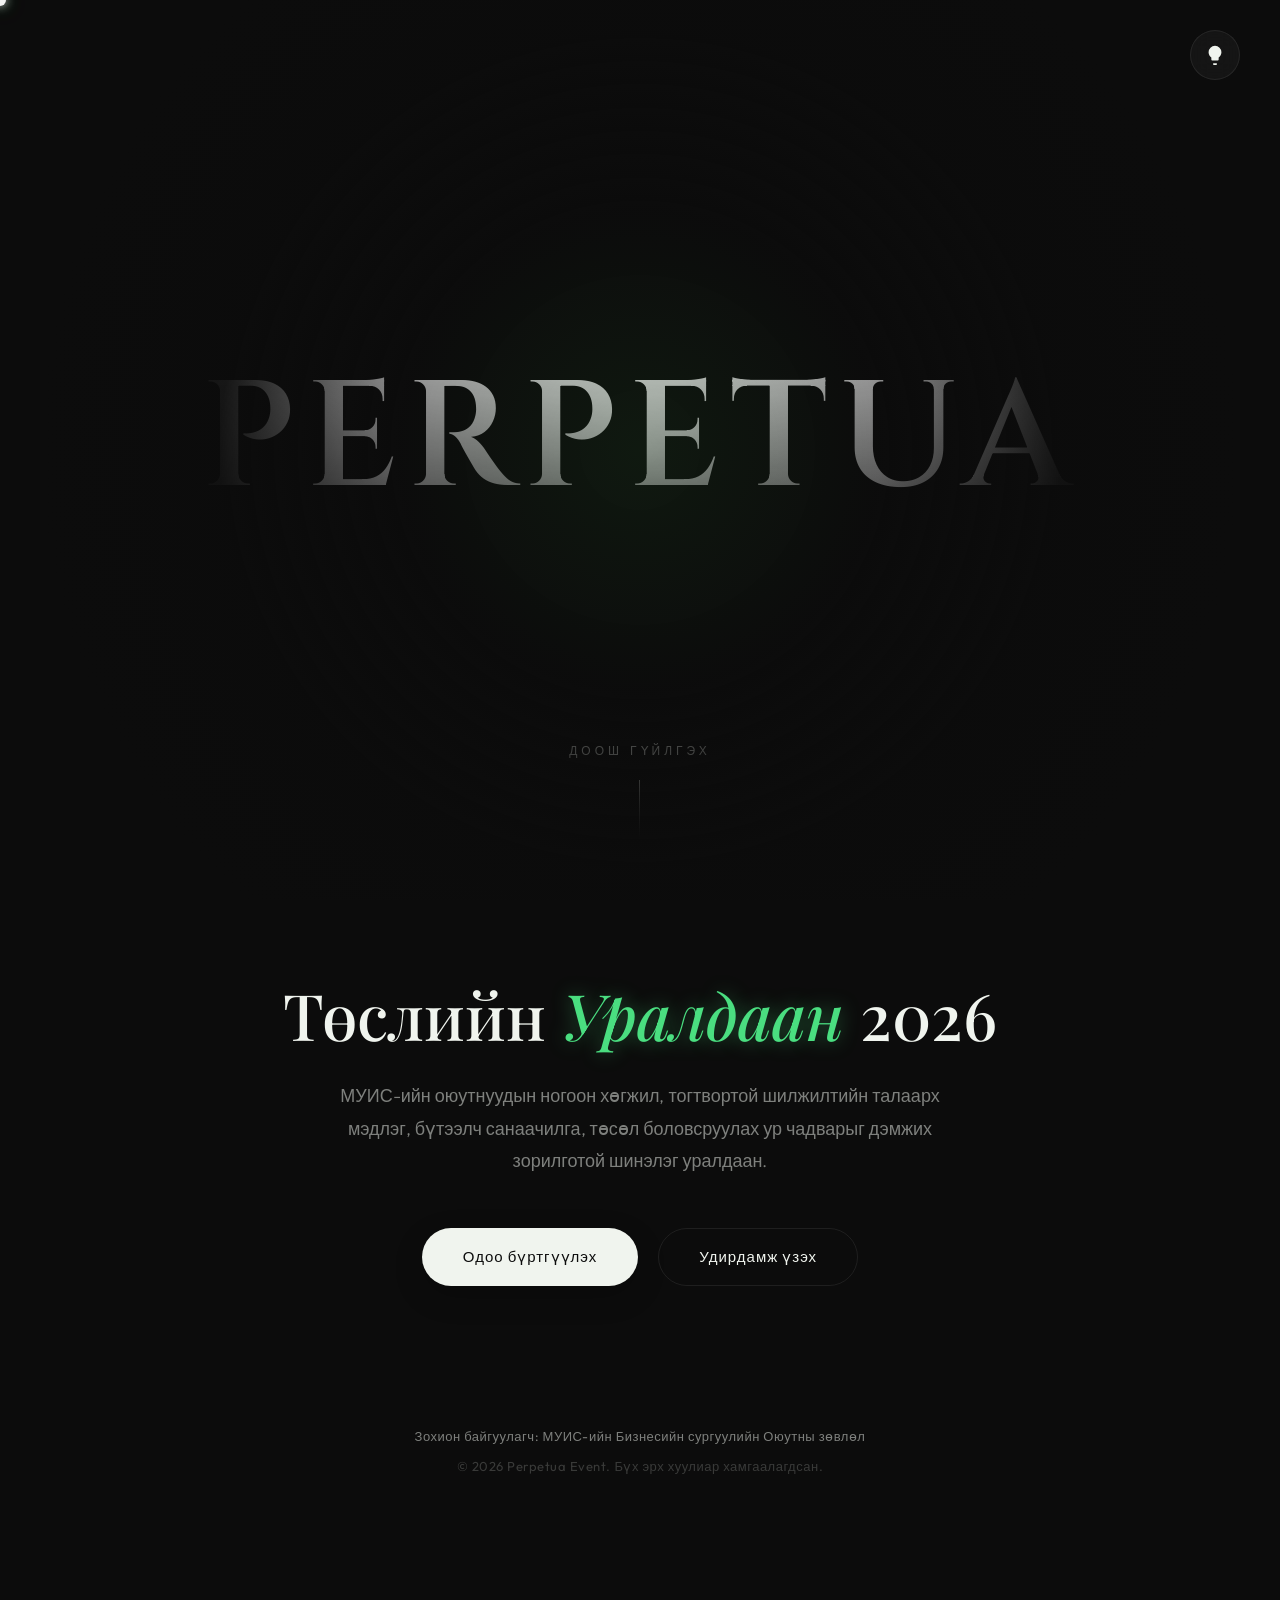
==== commit 881548d7: "Update the word 'Hello' to 'Goodbye'" ====
--- a/index.html
+++ b/index.html
@@ -9,16 +9,15 @@
     <style>
         /* --- Premium CSS Variables --- */
         :root {
-            --bg: #0C0C0C; /* Шөнийн гүн хар/саарал өнгө */
+            --bg: #0C0C0C; 
             --text: #f0f4ee;
             --text-secondary: rgba(240, 244, 238, 0.5);
             --surface: rgba(255, 255, 255, 0.04);
             --border: rgba(255, 255, 255, 0.08);
             --accent: #4ade80;
-            --accent-glow: rgba(74, 222, 128, 0.2);
-            --sun-glow: rgba(74, 222, 128, 0); /* Анх орж ирэхэд нуугдмал */
+            --accent-glow: rgba(74, 222, 128, 0.4);
+            --sun-glow: rgba(74, 222, 128, 0); 
             
-            /* Cinzel фонтыг гол гарчигт тохирууллаа */
             --intro-font: 'Cinzel', serif; 
             --serif: 'Playfair Display', Georgia, serif; 
             --sans: 'Outfit', -apple-system, sans-serif; 
@@ -32,11 +31,20 @@
             --surface: rgba(255, 255, 255, 0.4);
             --border: rgba(0, 0, 0, 0.06);
             --accent: #2e7d32;
-            --accent-glow: rgba(46, 125, 50, 0.15);
-            --sun-glow: rgba(255, 245, 220, 0.6); /* Нарны зөөлөн туяа */
-        }
-
-        * { box-sizing: border-box; margin: 0; padding: 0; }
+            --accent-glow: rgba(46, 125, 50, 0.4);
+            --sun-glow: rgba(255, 245, 220, 0.6); 
+        }
+
+        * { 
+            box-sizing: border-box; 
+            margin: 0; 
+            padding: 0; 
+        }
+
+        /* Хулганы үндсэн курсорыг компьютерийн дэлгэц дээр нуух */
+        @media (pointer: fine) {
+            * { cursor: none !important; }
+        }
 
         html { scroll-behavior: smooth; }
 
@@ -47,8 +55,35 @@
             line-height: 1.6;
             overflow-x: hidden; 
             -webkit-font-smoothing: antialiased;
-            /* Өнгөний шилжилт (Хараас -> Ногоон руу) 3 секунд */
-            transition: background-color 3s ease-in-out, color 3s ease-in-out;
+            /* Хурдан цайрах шилжилт (3s байсныг 0.4s болголоо) */
+            transition: background-color 0.4s ease-in-out, color 0.4s ease-in-out;
+        }
+
+        /* --- Custom White Dot Cursor --- */
+        .custom-cursor {
+            position: fixed;
+            top: 0;
+            left: 0;
+            width: 12px;
+            height: 12px;
+            background-color: #ffffff;
+            border-radius: 50%;
+            pointer-events: none; /* Хулганы товшилтод саад болохгүй */
+            z-index: 10000;
+            transform: translate(-50%, -50%);
+            box-shadow: 0 0 10px rgba(255, 255, 255, 0.8), 0 0 20px var(--accent-glow);
+            transition: opacity 0.3s ease, transform 0.1s linear, width 0.3s ease, height 0.3s ease;
+            mix-blend-mode: difference; /* Цайвар дэвсгэр дээр хар болж харагдана */
+        }
+
+        .custom-cursor.hidden {
+            opacity: 0;
+            transform: translate(-50%, -50%) scale(0);
+        }
+
+        /* Зөвхөн touch төхөөрөмж дээр Custom Cursor-ыг нуух */
+        @media (hover: none) and (pointer: coarse) {
+            .custom-cursor { display: none; }
         }
 
         /* --- Spotlight / Flashlight Effect --- */
@@ -58,28 +93,27 @@
             left: 0;
             width: 100vw;
             height: 100vh;
-            pointer-events: none; /* Хулганы товшилтод саад болохгүй */
+            pointer-events: none;
             z-index: 900;
             background: radial-gradient(
-                circle 700px at var(--cursor-x, 50vw) var(--cursor-y, 50vh),
-                rgba(46, 125, 50, 0.15) 0%,
-                rgba(12, 12, 12, 0.4) 30%,
-                rgba(12, 12, 12, 0.9) 60%,
+                circle 600px at var(--cursor-x, 50vw) var(--cursor-y, 50vh),
+                rgba(46, 125, 50, 0.12) 0%,
+                rgba(12, 12, 12, 0.3) 40%,
+                rgba(12, 12, 12, 0.95) 70%,
                 #0C0C0C 100%
             );
             transition: opacity 0.5s ease;
         }
 
-        /* Зөвхөн хулгана/компьютертай төхөөрөмж дээр ажиллах */
         @media (hover: none) and (pointer: coarse) {
-            .spotlight {
-                display: none; 
-            }
-        }
-
-        /* Гэрэл асаалттай үед гэрэлтүүлэгчийг унтраах */
-        body.lights-on .spotlight {
+            .spotlight { display: none; }
+        }
+
+        /* Доош гүйлгэж цайрах үед эсвэл гэрэл асаах үед спотлайтыг унтраах */
+        body.lights-on .spotlight,
+        body.sunrise-active .spotlight {
             opacity: 0; 
+            visibility: hidden;
         }
 
         /* --- Light Switch Button --- */
@@ -96,16 +130,16 @@
             display: flex;
             align-items: center;
             justify-content: center;
-            cursor: pointer;
             z-index: 1000;
-            transition: all 0.3s ease;
+            transition: all 0.4s cubic-bezier(0.175, 0.885, 0.32, 1.275);
             backdrop-filter: blur(10px);
             -webkit-backdrop-filter: blur(10px);
         }
 
-        .light-switch:hover {
-            background: rgba(255, 255, 255, 0.1);
-            transform: scale(1.05);
+        .light-switch:hover, .btn:hover, .btn-modal:hover {
+            box-shadow: 0 0 20px var(--accent-glow), 0 0 40px var(--accent-glow);
+            border-color: var(--accent);
+            transform: scale(1.08) translateY(-2px);
         }
 
         .light-switch svg {
@@ -116,10 +150,10 @@
         }
 
         body.lights-on .light-switch svg {
-            color: var(--accent); /* Ассан үед ногоон болох */
-        }
-
-        /* --- Wave Glow Background (Доороос уусах) --- */
+            color: var(--accent); 
+        }
+
+        /* --- Wave Glow Background --- */
         .sun-wave {
             position: fixed;
             bottom: -100vh;
@@ -128,7 +162,8 @@
             height: 100vh;
             background: linear-gradient(to top, var(--sun-glow) 0%, transparent 100%);
             z-index: -1;
-            transition: bottom 3.5s cubic-bezier(0.25, 1, 0.5, 1), background 3s ease-in-out;
+            /* Нарны туяа гарах хурдыг мөн адил хурдасгав */
+            transition: bottom 0.4s cubic-bezier(0.25, 1, 0.5, 1), background 0.4s ease-in-out;
             pointer-events: none;
         }
 
@@ -136,15 +171,17 @@
             bottom: 0; 
         }
 
-        /* --- Scroll Reveal Animations (Apple Style) --- */
+        /* --- Dynamic Scroll Reveal Animations --- */
         .reveal {
             opacity: 0;
-            transform: translateY(40px);
-            transition: all 1.4s cubic-bezier(0.16, 1, 0.3, 1);
+            transform: translateY(50px) scale(0.95);
+            filter: blur(5px);
+            transition: all 1.2s cubic-bezier(0.25, 1, 0.5, 1);
         }
         .reveal.active {
             opacity: 1;
-            transform: translateY(0);
+            transform: translateY(0) scale(1);
+            filter: blur(0);
         }
 
         /* --- 1. Intro Screen (Teaser) --- */
@@ -157,31 +194,32 @@
             justify-content: center;
             text-align: center;
             position: relative;
+            perspective: 1000px; /* 3D эффект нэмэх */
         }
 
         .intro-title {
-            font-family: var(--intro-font); /* Cinzel фонтыг дуудах */
+            font-family: var(--intro-font); 
             font-size: clamp(60px, 12vw, 150px);
             font-weight: 600;
-            letter-spacing: 4px; /* Cinzel фонт дээр үсэг хоорондын зай маш гоё харагддаг */
+            letter-spacing: 10px; 
             margin-bottom: 20px;
             text-transform: uppercase;
-            background: linear-gradient(180deg, #fff 0%, rgba(255,255,255,0.4) 100%);
+            background: linear-gradient(180deg, #fff 0%, rgba(255,255,255,0.2) 100%);
             -webkit-background-clip: text;
             -webkit-text-fill-color: transparent;
             opacity: 0;
-            animation: slowFade 2s ease forwards 0.2s;
+            animation: cinematicReveal 3s cubic-bezier(0.215, 0.61, 0.355, 1) forwards 0.3s;
         }
 
         body.sunrise-active .intro-title {
-            background: linear-gradient(180deg, var(--text) 0%, rgba(17,26,20,0.4) 100%);
+            background: linear-gradient(180deg, var(--text) 0%, rgba(17,26,20,0.3) 100%);
             -webkit-background-clip: text;
             -webkit-text-fill-color: transparent;
         }
 
-        @keyframes slowFade {
-            from { opacity: 0; transform: translateY(15px); }
-            to { opacity: 1; transform: translateY(0); }
+        @keyframes cinematicReveal {
+            0% { opacity: 0; transform: translateZ(-200px) translateY(40px); letter-spacing: 30px; filter: blur(20px); }
+            100% { opacity: 1; transform: translateZ(0) translateY(0); letter-spacing: 10px; filter: blur(0); }
         }
 
         .scroll-indicator {
@@ -196,19 +234,32 @@
             text-transform: uppercase;
             letter-spacing: 4px;
             opacity: 0;
-            animation: pulse 2.5s infinite, slowFade 1.5s ease forwards 1s;
+            animation: pulse 2.5s infinite, slowFade 1.5s ease forwards 2s;
+        }
+
+        @keyframes slowFade {
+            from { opacity: 0; transform: translateY(15px); }
+            to { opacity: 1; transform: translateY(0); }
         }
 
         @keyframes pulse {
             0% { transform: translateY(0); opacity: 0.3; }
-            50% { transform: translateY(8px); opacity: 0.8; }
+            50% { transform: translateY(10px); opacity: 0.8; }
             100% { transform: translateY(0); opacity: 0.3; }
         }
 
         .scroll-line {
             width: 1px;
-            height: 50px;
+            height: 60px;
             background: linear-gradient(to bottom, var(--text-secondary), transparent);
+            animation: lineFlow 2s infinite linear;
+        }
+
+        @keyframes lineFlow {
+            0% { transform: scaleY(0); transform-origin: top; }
+            50% { transform: scaleY(1); transform-origin: top; }
+            50.1% { transform: scaleY(1); transform-origin: bottom; }
+            100% { transform: scaleY(0); transform-origin: bottom; }
         }
 
         /* --- 2. Main Content Container --- */
@@ -230,6 +281,13 @@
             flex-direction: column;
             align-items: center;
             text-align: center;
+            animation: floatContainer 6s ease-in-out infinite;
+        }
+
+        @keyframes floatContainer {
+            0% { transform: translateY(0px); }
+            50% { transform: translateY(-10px); }
+            100% { transform: translateY(0px); }
         }
 
         .hero h2 {
@@ -243,6 +301,7 @@
         .hero h2 em {
             font-style: italic;
             color: var(--accent);
+            text-shadow: 0 0 20px var(--accent-glow);
         }
 
         .hero-desc {
@@ -256,48 +315,37 @@
 
         .cta-wrap {
             display: flex;
-            gap: 15px;
+            gap: 20px;
             flex-wrap: wrap;
             justify-content: center;
         }
 
         .btn {
-            padding: 16px 36px;
+            padding: 16px 40px;
             border-radius: 100px;
             text-decoration: none;
             font-weight: 500;
-            transition: all 0.4s ease;
+            transition: all 0.4s cubic-bezier(0.175, 0.885, 0.32, 1.275);
             font-size: 15px;
-            cursor: pointer;
             border: 1px solid transparent;
             display: inline-block;
             font-family: var(--sans);
-            letter-spacing: 0.5px;
+            letter-spacing: 1px;
             position: relative;
             z-index: 20;
+            overflow: hidden;
         }
 
         .btn-primary {
             background: var(--text);
             color: var(--bg);
-            box-shadow: 0 10px 30px rgba(0,0,0,0.1);
-        }
-
-        .btn-primary:hover {
-            transform: translateY(-2px);
-            box-shadow: 0 15px 40px rgba(0,0,0,0.15);
-            opacity: 0.9;
+            box-shadow: 0 10px 30px rgba(0,0,0,0.2);
         }
 
         .btn-secondary {
             background: transparent;
             border-color: var(--border);
             color: var(--text);
-        }
-
-        .btn-secondary:hover {
-            background: var(--surface);
-            border-color: var(--text-secondary);
         }
 
         /* --- Footer --- */
@@ -310,103 +358,134 @@
             letter-spacing: 0.5px;
         }
 
-        /* --- Geometric Blooming Flowers --- */
+        /* --- Geometric Blooming Flowers (Particles) --- */
         @keyframes bloom {
-            0% { opacity: 0; transform: scale(0) rotate(0deg); }
-            15% { opacity: 0.8; transform: scale(1.2) rotate(45deg); }
-            30% { opacity: 0.5; transform: scale(1) rotate(60deg); }
-            100% { opacity: 0; transform: scale(1) rotate(90deg); }
+            0% { opacity: 0; transform: scale(0) rotate(0deg) translateY(0); }
+            20% { opacity: 0.8; transform: scale(1.2) rotate(45deg) translateY(-20px); }
+            50% { opacity: 0.5; transform: scale(1) rotate(90deg) translateY(-40px); }
+            100% { opacity: 0; transform: scale(0.8) rotate(180deg) translateY(-80px); }
         }
 
         .flower {
             position: absolute;
             pointer-events: none; 
             z-index: 1; 
-            width: 140px;
-            height: 140px;
+            width: 80px;
+            height: 80px;
             opacity: 0;
             transform-origin: center;
-            animation: bloom 4.5s ease-out forwards;
-        }
-
-        .flower svg { width: 100%; height: 100%; }
+            animation: bloom 6s ease-out forwards;
+        }
+        .flower svg { width: 100%; height: 100%; filter: drop-shadow(0 0 10px var(--accent-glow)); }
 
         /* --- Strict Document Modal --- */
         #modal {
             display: none;
             position: fixed;
             inset: 0;
-            background: rgba(0,0,0,0.8);
+            background: rgba(0,0,0,0.85);
             backdrop-filter: blur(15px);
             -webkit-backdrop-filter: blur(15px);
             z-index: 2000; 
             align-items: center;
             justify-content: center;
             padding: 20px;
-        }
-
-        /* Academic/Official specs strictly applied here */
+            opacity: 0;
+            transition: opacity 0.4s ease;
+        }
+
+        #modal.show {
+            display: flex;
+            opacity: 1;
+        }
+
+        /* --- User Requirements for Document Formatting --- */
         .document-card {
+            /* Font & Text Properties */
             font-family: Arial, sans-serif;
             font-size: 12pt;
             line-height: 1.15;
             background: #ffffff;
             color: #000000;
-            /* Exactly: 2cm Top/Bottom, 3cm Left, 1.5cm Right */
+            text-align: justify;
+
+            /* Margins transformed to Paddings for web viewing */
+            /* Top: 2cm, Right: 1.5cm, Bottom: 2cm, Left: 3cm */
             padding: 2cm 1.5cm 2cm 3cm; 
-            max-width: 850px;
+            
+            max-width: 21cm; /* A4 Width approximation */
             width: 100%;
-            max-height: 90vh;
+            height: 85vh; /* Fixed height for scrolling within the document */
             overflow-y: auto;
             border-radius: 4px; 
-            box-shadow: 0 30px 60px rgba(0,0,0,0.3);
+            box-shadow: 0 30px 60px rgba(0,0,0,0.5), 0 0 40px rgba(255,255,255,0.1);
             position: relative;
-        }
-
+            transform: translateY(50px) scale(0.95);
+            transition: transform 0.5s cubic-bezier(0.175, 0.885, 0.32, 1.275);
+        }
+
+        #modal.show .document-card {
+            transform: translateY(0) scale(1);
+        }
+
+        /* Formatting inside the document based on the PDF */
         .document-card h1.doc-title {
             text-align: center;
             font-size: 14pt;
-            margin-bottom: 15px;
-            font-family: Arial, sans-serif;
+            margin-bottom: 20px;
             font-weight: bold;
+            text-transform: uppercase;
         }
         
         .document-card h2.doc-heading {
             font-size: 12pt;
-            margin-top: 25px;
+            margin-top: 20px;
             margin-bottom: 10px;
-            font-family: Arial, sans-serif;
             font-weight: bold;
-            text-transform: uppercase;
-        }
-
-        .document-card p, .document-card li {
-            font-size: 12pt;
+        }
+
+        .document-card p {
             margin-bottom: 10px;
-            text-align: justify;
-        }
-
-        .document-card ul {
-            padding-left: 20px;
-        }
-
-        .organizer {
+        }
+
+        .document-card .organizer, .document-card .approval {
             text-align: center;
-            margin-bottom: 40px;
-            font-style: italic;
-        }
-
-        .document-card table {
-            width: 100%;
-            border-collapse: collapse;
-            margin: 20px 0;
-        }
-
-        .document-card th, .document-card td {
-            border: 1px solid #000;
-            padding: 10px;
-            text-align: left;
-            font-size: 11pt;
+            margin-bottom: 20px;
+        }
+
+        .document-card .right-align {
+            text-align: right;
+            margin-bottom: 20px;
+        }
+
+        .document-card ul, .document-card ol {
+            padding-left: 25px;
+            margin-bottom: 10px;
+        }
+
+        .document-card li {
+            margin-bottom: 5px;
+        }
+
+        .document-card .signatures {
+            margin-top: 30px;
+            display: flex;
+            justify-content: space-between;
+        }
+
+        /* Custom Scrollbar for the Document */
+        .document-card::-webkit-scrollbar {
+            width: 8px;
+        }
+        .document-card::-webkit-scrollbar-track {
+            background: #f1f1f1; 
+        }
+        .document-card::-webkit-scrollbar-thumb {
+            background: #888; 
+            border-radius: 4px;
+        }
+        .document-card::-webkit-scrollbar-thumb:hover {
+            background: #555; 
         }
 
         .close-modal-btn {
@@ -418,20 +497,28 @@
         .btn-modal {
             background: #0C0C0C;
             color: #fff;
-            padding: 12px 30px;
-            border: none;
+            padding: 12px 35px;
+            border: 1px solid rgba(255,255,255,0.2);
             border-radius: 100px;
-            cursor: pointer;
             font-size: 14px;
+            transition: all 0.3s ease;
+            font-family: var(--sans);
+            letter-spacing: 1px;
+            text-transform: uppercase;
         }
 
         @media (max-width: 768px) {
             .page { padding: 40px 20px; }
-            .document-card { padding: 30px 20px; } 
+            /* Adjust strict padding for smaller mobile screens so it's readable, 
+               but still keeps proportional difference */
+            .document-card { padding: 30px 20px 30px 25px; } 
         }
     </style>
 </head>
 <body>
+
+<!-- Custom White Dot Cursor -->
+<div class="custom-cursor" id="custom-cursor"></div>
 
 <div class="spotlight" id="spotlight"></div>
 
@@ -453,105 +540,191 @@
 
 <div class="page">
     <header class="hero reveal">
-        <h2>Төслийн <em>Уралдаан</em></h2>
-        <p class="hero-desc">МУИС-ийн оюутнуудын ногоон хөгжил, тогтвортой шилжилтийн талаарх мэдлэг, бүтээлч санаачилга, төсөл боловсруулах ур чадварыг дэмжих уралдаан.</p>
+        <h2>Төслийн <em>Уралдаан</em> 2026</h2>
+        <p class="hero-desc">МУИС-ийн оюутнуудын ногоон хөгжил, тогтвортой шилжилтийн талаарх мэдлэг, бүтээлч санаачилга, төсөл боловсруулах ур чадварыг дэмжих зорилготой шинэлэг уралдаан.</p>
         
         <div class="cta-wrap">
-            <a href="https://perpetua-2026.vercel.app/reg" class="btn btn-primary">Одоо бүртгүүлэх</a>
-            <button class="btn btn-secondary" onclick="openModal()">Удирдамж үзэх</button>
+            <a href="#" class="btn btn-primary interactive-element">Одоо бүртгүүлэх</a>
+            <button class="btn btn-secondary interactive-element" onclick="openModal()">Удирдамж үзэх</button>
         </div>
     </header>
 
     <footer class="reveal">
-        <p>Зохион байгуулагч: МУИС-ийн Бизнесийн сургуулийн оюутны зөвлөл</p>
+        <p>Зохион байгуулагч: МУИС-ийн Бизнесийн сургуулийн Оюутны зөвлөл</p>
         <p style="margin-top: 10px; opacity: 0.4;">&copy; 2026 Perpetua Event. Бүх эрх хуулиар хамгаалагдсан.</p>
     </footer>
 </div>
 
 <div id="modal" onclick="closeModal()">
+    <!-- 2cm top/bottom, 3cm left, 1.5cm right applied via padding in CSS -->
+    <!-- Arial 12pt, line-spacing 1.15 applied via CSS -->
     <div class="document-card" onclick="event.stopPropagation()">
         
-        <h1 class="doc-title">“НОГООН ХӨГЖИЛ 2026” ТӨСЛИЙН УРАЛДААНЫ УДИРДАМЖ</h1>
-        <div class="organizer">ЗОХИОН БАЙГУУЛАГЧ: МУИС-ийн Бизнесийн сургуулийн Оюутны зөвлөл</div>
+        <div class="approval">
+            <p>БАТЛАВ.</p>
+            <p>МУИС-ИЙН БИЗНЕСИЙН СУРГУУЛИЙН<br>ЗАХИРАЛ Н.БАТНАСАН</p>
+        </div>
+
+        <h1 class="doc-title">"НОГООН ХӨГЖИЛ 2026" ТӨСЛИЙН УРАЛДААНЫ УДИРДАМЖ</h1>
+        
+        <div class="organizer">
+            <p><strong>ЗОХИОН БАЙГУУЛАГЧ:</strong><br>МУИС-ийн Бизнесийн Сургуулийн Оюутны зөвлөл</p>
+        </div>
 
         <h2 class="doc-heading">ЕРӨНХИЙ МЭДЭЭЛЭЛ</h2>
-        <p>“PERPETUA 2026” төслийн уралдаан нь МУИС-ийн оюутнуудын ногоон хөгжил, тогтвортой шилжилтийн талаарх мэдлэг, бүтээлч санаачилга, төсөл боловсруулах ур чадварыг дэмжих зорилготой уралдаан юм. Оролцогч багууд нийгэм, эдийн засаг, байгаль орчны тулгамдсан асуудлыг тодорхойлж, шинэлэг шийдэл боловсруулна.</p>
-
-        <h2 class="doc-heading">1. ЗОРИЛГО</h2>
-        <p>Оюутан залуусын бүтээлч сэтгэлгээ, инновац, багаар ажиллах чадварыг хөгжүүлэх, ногоон хөгжлийн мэдлэгийг нэмэгдүүлэхэд оршино. Санаагаа судалгаатайгаар хөгжүүлж, практик түвшинд хэрэгжүүлэх боломжийг эрэлхийлнэ.</p>
-
-        <h2 class="doc-heading">2. ХАМРАХ ХҮРЭЭ</h2>
-        <p>МУИС-ийн бакалаврын өдрийн ангийн 3, 4 дүгээр түвшний идэвхтэй суралцагч оюутнууд оролцоно.</p>
-
-        <h2 class="doc-heading">3. ОРОЛЦОГЧДОД ТАВИГДАХ ШААРДЛАГА</h2>
+        <p>"PERPETUA 2026" төслийн уралдаан нь МУИС-ийн оюутнуудын ногоон хөгжил, тогтвортой шилжилтийн талаарх мэдлэг, бүтээлч санаачилга, төсөл боловсруулах ур чадварыг дэмжих зорилготой уралдаан юм. Тус уралдааны хүрээнд оролцогч багууд нийгэм, эдийн засаг, байгаль орчны тулгамдсан асуудлыг тодорхойлон, бодит хэрэгцээнд нийцсэн, шинэлэг, хэрэгжих боломжтой төслийн шийдэл боловсруулж танилцуулна.</p>
+
+        <h2 class="doc-heading">1. Зорилго</h2>
+        <p>Энэхүү уралдааны зорилго нь оюутан, залуучуудын бүтээлч сэтгэлгээ, инновац, багаар ажиллах чадвар болон төсөл боловсруулах ур чадварыг хөгжүүлэхийн зэрэгцээ ногоон хөгжил, тогтвортой шилжилтийн талаарх мэдлэг ойлголтыг нэмэгдүүлэхэд оршино. Мөн оролцогчдыг бодит асуудалд суурилсан шийдэл боловсруулах, санаагаа судалгаа, үндэслэлтэйгээр хөгжүүлэх, төслөө олон нийт болон мэргэжлийн төлөөлөлд танилцуулах, цаашид практик түвшинд хэрэгжүүлэх боломжийг эрэлхийлэхэд чиглүүлнэ.</p>
+
+        <h2 class="doc-heading">2. Хамрах хүрээ</h2>
+        <p>Уралдаанд МУИС-ийн бакалаврын өдрийн ангийн 2, 3, 4 дүгээр түвшний идэвхтэй суралцагч оюутнууд оролцоно. Уралдааныг МУИС болон төр, хувийн хэвшлийн байгууллагуудын хамтын ажиллагааны хүрээнд зохион байгуулна.</p>
+
+        <h2 class="doc-heading">3. Оролцогчдод тавигдах шаардлага</h2>
+        <ol>
+            <li>Оролцогч баг нь 3 оюутнаас бүрдсэн байна.</li>
+            <li>Багийн бүх гишүүн МУИС-ийн бакалаврын өдрийн ангийн идэвхтэй суралцагч байна.</li>
+            <li>Бүртгэл хийх үед багийн нэр, багийн ахлагчийн мэдээлэл тодорхой болсон байна.</li>
+            <li>Нэг баг нэг л төслийн санал ирүүлнэ.</li>
+            <li>Ирүүлэх төсөл нь оролцогчдын өөрсдийн боловсруулсан, бусдын оюуны өмчийг зөрчөөгүй байна.</li>
+        </ol>
+
+        <h2 class="doc-heading">4. Хугацаа/Тэмцээний бүтэц:</h2>
+        <ol>
+            <li><strong>Бүртгэлийн үе шат:</strong> 2026.05.04-2026.05.09</li>
+            <li><strong>Нээлтийн үйл ажиллагаа:</strong> 2026.05.10</li>
+            <li><strong>Төслийн санал хүлээн авах, үнэлэх үе шат:</strong> 2026.05.10-2026.05.17</li>
+            <li><strong>Шилдэг 15 багийг шалгаруулах үе шат:</strong> Ирүүлсэн төслүүдийг үнэлгээний шалгуураар дүгнэж, шилдэг 15 багийг сонгон шалгаруулна.</li>
+            <li><strong>Питч танилцуулга ба эцсийн шалгаруулалт:</strong> 2026.05.23-ны өдөр шилдэг багууд төслөө танилцуулж, шилдгийн шилдэг нэг багийг шалгаруулна.</li>
+        </ol>
+
+        <h2 class="doc-heading">5. Бүртгэл:</h2>
+        <p>Оролцогч багууд бүртгэлийн хугацаанд цахимаар бүртгүүлнэ. Бүртгэлд дараах мэдээллийг бөглөнө:</p>
         <ul>
-            <li>Баг нь 3 оюутнаас бүрдсэн байна.</li>
-            <li>Бүх гишүүд МУИС-ийн бакалаврын өдрийн ангийн идэвхтэй суралцагч байна.</li>
-            <li>Нэг баг нэг л төслийн санал ирүүлнэ.</li>
-            <li>Төсөл нь бусдын оюуны өмчийг зөрчөөгүй, оролцогчдын өөрсдийн бүтээл байна.</li>
+            <li>Багийн нэр</li>
+            <li>Багийн ахлагчийн овог, нэр</li>
+            <li>Сургууль, хөтөлбөр, түвшин</li>
+            <li>Утасны дугаар</li>
+            <li>И-мэйл хаяг</li>
+            <li>Багийн гишүүдийн мэдээлэл</li>
+            <li>Төслийн чиглэл</li>
         </ul>
 
-        <h2 class="doc-heading">4. ХУГАЦАА БА БҮТЭЦ</h2>
-        <table>
-            <tr>
-                <th>Үе шат</th>
-                <th>Хугацаа</th>
-            </tr>
-            <tr>
-                <td>Бүртгэл</td>
-                <td>2026.05.04 – 2026.05.09</td>
-            </tr>
-            <tr>
-                <td>Нээлт</td>
-                <td>2026.05.10</td>
-            </tr>
-            <tr>
-                <td>Төслийн санал хүлээн авах</td>
-                <td>2026.05.10 – 2026.05.17</td>
-            </tr>
-            <tr>
-                <td>Шилдэг 15 багийг шалгаруулах</td>
-                <td>Үнэлгээний дагуу эрэмбэлж шалгаруулна</td>
-            </tr>
-            <tr>
-                <td>Питч танилцуулга & Эцсийн шалгаруулалт</td>
-                <td>2026.05.23</td>
-            </tr>
-        </table>
-
-        <h2 class="doc-heading">5. ТӨСЛИЙН ЧИГЛЭЛҮҮД</h2>
-        <p>Дараах чиглэлүүдээр төслийн санал боловсруулна:</p>
-        <ul>
-            <li>Агаарын чанар, амьдрах орчныг сайжруулах</li>
-            <li>Хог хаягдлыг бууруулах, дахин боловсруулах</li>
-            <li>Ус, эрчим хүчний хэмнэлт</li>
-            <li>Ногоон боловсрол, тогтвортой санхүү</li>
-            <li>Хүнсний аюулгүй байдал, хариуцлагатай хэрэглээ</li>
-        </ul>
-
-        <h2 class="doc-heading">6. ҮНЭЛГЭЭНИЙ ШАЛГУУР (Нийт 100 оноо)</h2>
-        <ul>
-            <li>Сэдвийн нийцэл (20 оноо)</li>
-            <li>Асуудлын үндэслэл, хэрэгцээ (15 оноо)</li>
-            <li>Шийдлийн шинэлэг байдал (15 оноо)</li>
-            <li>Хэрэгжих боломж, төлөвлөлт (20 оноо)</li>
-            <li>Үр нөлөө, тогтвортой байдал (20 оноо)</li>
-            <li>Багийн чадавх, танилцуулга (10 оноо)</li>
-        </ul>
-
-        <h2 class="doc-heading">7. ХОЛБОО БАРИХ</h2>
-        <p>МУИС-ийн Бизнесийн сургуулийн Оюутны зөвлөл<br>
+        <h2 class="doc-heading">6. Багийн мэдээлэл:</h2>
+        <p>Багийн ахлагч нь багийн үндсэн холбоо барих төлөөлөгч байна. Багийн гишүүдийн үүрэг, оролцоог төслийн саналд тодорхой тусгасан байна.</p>
+
+        <h2 class="doc-heading">7. Төслийн чиглэл</h2>
+        <p>Оролцогч багууд ногоон хөгжил, тогтвортой шилжилтийн хүрээнд нийгэмд тулгамдаж буй асуудлыг тодорхойлон, бодит хэрэгцээнд нийцсэн, шинэлэг, хэрэгжих боломжтой төслийн санал боловсруулна. Төслийг бүтээгдэхүүн, үйлчилгээ, платформ, хөтөлбөр, кампанит ажил, технологийн шийдэл, байгууллагын дотоод сайжруулалтын санал зэрэг олон хэлбэрээр боловсруулж болно. Төслийн саналыг дараах чиглэлээр боловсруулна. Үүнд:</p>
+        <ol>
+            <li>Агаарын чанар, хотын амьдрах орчныг сайжруулах шийдэл;</li>
+            <li>Хог хаягдлыг бууруулах, ангилан ялгах, дахин ашиглах, дахин боловсруулах тогтолцоо;</li>
+            <li>Ус, эрчим хүч болон бусад нөөцийн үр ашиг, хэмнэлтийг нэмэгдүүлэх шийдэл;</li>
+            <li>Орон нутгийн хүртээмж, тогтвортой хөгжил, тэгш боломжийг дэмжих санаачилга;</li>
+            <li>Хүнсний аюулгүй байдал, хариуцлагатай хэрэглээ, дотоодын үйлдвэрлэл, нийлүүлэлтийн үр ашгийг сайжруулах шийдэл;</li>
+            <li>Ногоон боловсрол, зөв дадал, олон нийтийн оролцоог нэмэгдүүлэх санаачилга;</li>
+            <li>Нийгмийн ялгаатай хэрэгцээтэй иргэдийн оролцоог дэмжсэн хөгжлийн шийдэл;</li>
+            <li>Тогтвортой санхүү, ногоон хэрэглээ, хариуцлагатай санхүүгийн дэмжлэгийн механизм;</li>
+            <li>Уур амьсгалын өөрчлөлтөд дасан зохицох, эрсдэлийг бууруулах, тэсвэртэй байдлыг нэмэгдүүлэх шийдэл;</li>
+            <li>Сургууль, банк, албан байгууллагын дотоод ногоон шилжилт, нөөцийн хэмнэлт, үр ашигт менежментийн санал.</li>
+        </ol>
+
+        <h2 class="doc-heading">8. Сэдвийн нийцэл</h2>
+        <ol>
+            <li>Төсөл нь дор хаяж нэг зарласан чиглэлд шууд хамаарах бөгөөд ногоон хөгжил, тогтвортой шилжилтийн бодит үр нөлөөг тодорхой тусгасан байна.</li>
+            <li>Төслийн санал нь асуудлын үндэслэл, зорилго, үйл ажиллагаа, хүлээгдэж буй үр дүнгээрээ сонгосон чиглэлтэй нийцсэн, хэрэгжих боломжтой, нийгэм, эдийн засаг, байгаль орчинд эерэг нөлөө үзүүлэхүйц байна.</li>
+            <li>Дараах шинжтэй төслийг сэдэвт нийцсэнд тооцно:
+                <ul>
+                    <li>бодит асуудалд суурилсан байх;</li>
+                    <li>ногоон хөгжил, тогтвортой хэрэглээ, нөөцийн үр ашиг, байгаль орчны эерэг нөлөөлөлтэй байх;</li>
+                    <li>хэрэгжих боломжтой, хэмжигдэхүйц үр дүнтэй байх;</li>
+                    <li>нийгэм, эдийн засаг, байгаль орчинд бодит өгөөж бий болгох боломжтой байх.</li>
+                </ul>
+            </li>
+            <li>Ногоон хөгжил, тогтвортой шилжилтийн агуулга сул, эсхүл зөвхөн ерөнхий бизнес, технологийн шинжтэй, зарласан чиглэлтэй шууд уялдаагүй төслийг шаардлага хангаагүйд тооцно.</li>
+        </ol>
+
+        <h2 class="doc-heading">9. Төсөлд тавигдах шаардлага</h2>
+        <p>Ирүүлэх төсөл нь дараах шаардлагыг хангасан байна:</p>
+        <ol>
+            <li>Оролцогчдын өөрсдийн боловсруулсан санал байх;</li>
+            <li>Бодит асуудалд суурилсан байх;</li>
+            <li>Хэрэгжих боломжтой байх;</li>
+            <li>Хэмжигдэхүйц үр нөлөөтэй байх;</li>
+            <li>Тогтвортой хөгжлийн чиг хандлагад нийцсэн байх;</li>
+            <li>Удирдамжид заасан хугацаанд материалаа ирүүлсэн байх;</li>
+            <li>Өгөгдсөн загварын дагуу төслийг боловсруулсан байх;</li>
+            <li>Бусдын оюуны өмчийг зөрчөөгүй байх.</li>
+        </ol>
+
+        <h2 class="doc-heading">10. Төслийн сонгон шалгаруулалт</h2>
+        <p>Төслийн саналыг 100 онооны системээр үнэлж, шалгуур үзүүлэлт бүрээр өгсөн онооны нийлбэрээр оролцогчдыг эрэмбэлнэ. Нийт онооны дүнгээр хамгийн өндөр үнэлгээ авсан шилдэг 15 багийг дараагийн шатны шалгаруулалтад оролцуулна.</p>
+
+        <h2 class="doc-heading">11. Үнэлгээний шалгуур</h2>
+        <p>Оролцогч багуудын ирүүлсэн төслийн саналыг дараах үндсэн шалгуур үзүүлэлтээр үнэлнэ:</p>
+        <ol>
+            <li><strong>Сэдэв, чиглэлд нийцсэн байдал (20 оноо):</strong> Төсөл нь зарласан үндсэн чиглэл болох ногоон хөгжил, тогтвортой шилжилтийн агуулгатай хэрхэн уялдсаныг үнэлнэ.</li>
+            <li><strong>Асуудлын үндэслэл, хэрэгцээ (15 оноо):</strong> Тодорхойлсон асуудал нь бодитой эсэх, судалгаа болон нотолгоо мэдээлэлд тулгуурласан байдлыг үнэлнэ.</li>
+            <li><strong>Шийдлийн шинэлэг байдал (15 оноо):</strong> Санал болгож буй шийдлийн шинэ санаа, бүтээлч хандлага, бусдаас ялгарах онцлогийг үнэлнэ.</li>
+            <li><strong>Хэрэгжих боломж, төлөвлөлт (20 оноо):</strong> Төслийн зорилго, үйл ажиллагааны арга зүй, хэрэгжүүлэх үе шат, нөөц боломжийн бодит байдлыг үнэлнэ.</li>
+            <li><strong>Үр нөлөө, тогтвортой байдал (20 оноо):</strong> Нийгэм, эдийн засаг, байгаль орчинд үзүүлэх эерэг нөлөө болон төсөл цаашид тогтвортой үргэлжлэх боломжийг үнэлнэ.</li>
+            <li><strong>Багийн чадавх, танилцуулга (10 оноо):</strong> Багийн зохион байгуулалт, үүргийн хуваарилалт, төслийг логик дараалалтай, ойлгомжтой боловсруулсан байдлыг үнэлнэ.</li>
+        </ol>
+
+        <h2 class="doc-heading">12. Шагнал, урамшуулал</h2>
+        <p>Шалгарсан баг, оролцогчдод дараах шагнал, урамшуулал олгоно:</p>
+        <ol>
+            <li>Хамтран зохион байгуулах байгууллагын холбогдох шагнал.</li>
+            <li>Хамтран зохион байгуулах байгууллагын холбогдох шагнал.</li>
+            <li>Хамтран зохион байгуулах байгууллагын холбогдох шагнал.</li>
+        </ol>
+
+        <br>
+        <p><strong>Дэлгэрэнгүй мэдээлэл авах, холбоо барих:</strong><br>
+        МУИС-ийн Бизнесийн сургуулийн Оюутны зөвлөл<br>
         Утас: +976 9119-7215<br>
         И-мэйл: businessnumoz@gmail.com</p>
+        
+        <div class="signatures">
+            <div>
+                <p><strong>БОЛОВСРУУЛСАН:</strong></p>
+                <p>МУИС - БИЗНЕСИЙН СУРГУУЛИЙН<br>ОЮУТНЫ ЗӨВЛӨЛИЙН ГИШҮҮН</p>
+                <p>Э.ТЭРГЭЛ</p>
+            </div>
+            <div>
+                <p><strong>ХЯНАСАН:</strong></p>
+                <p>МУИС - БИЗНЕСИЙН СУРГУУЛИЙН<br>ОЮУТНЫ ЗӨВЛӨЛИЙН ДАРГА</p>
+                <p>Г.ЭНХЖИН</p>
+            </div>
+        </div>
 
         <div class="close-modal-btn">
-            <button class="btn-modal" onclick="closeModal()">Хаах</button>
+            <button class="btn-modal interactive-element" onclick="closeModal()">Хаах</button>
         </div>
     </div>
 </div>
 
 <script>
-    // --- 1. Spotlight (Flashlight) Logic ---
+    // --- 1. Custom White Dot Cursor Logic ---
+    const customCursor = document.getElementById('custom-cursor');
+    const interactiveElements = document.querySelectorAll('.interactive-element, a, button, .light-switch');
+
+    document.addEventListener('mousemove', (e) => {
+        // Хулганын хөдөлгөөний дагуу курсорын байрлалыг шинэчлэх
+        customCursor.style.left = `${e.clientX}px`;
+        customCursor.style.top = `${e.clientY}px`;
+    });
+
+    // Товчлуур/линк дээр очих үед курсор алга болох
+    interactiveElements.forEach(el => {
+        el.addEventListener('mouseenter', () => {
+            customCursor.classList.add('hidden');
+        });
+        el.addEventListener('mouseleave', () => {
+            customCursor.classList.remove('hidden');
+        });
+    });
+
+    // --- 2. Spotlight (Flashlight) Logic ---
     const spotlight = document.getElementById('spotlight');
     
     document.addEventListener('mousemove', (e) => {
@@ -559,13 +732,13 @@
         spotlight.style.setProperty('--cursor-y', `${e.clientY}px`);
     });
 
-    // --- 2. Light Switch Logic ---
+    // --- 3. Light Switch Logic ---
     const lightSwitchBtn = document.getElementById('light-switch');
     lightSwitchBtn.addEventListener('click', () => {
         document.body.classList.toggle('lights-on');
     });
 
-    // --- 3. Apple-style Scroll Reveal Logic ---
+    // --- 4. Dynamic Scroll Reveal Logic ---
     function reveal() {
         const reveals = document.querySelectorAll('.reveal');
         for (let i = 0; i < reveals.length; i++) {
@@ -581,9 +754,8 @@
     window.addEventListener('scroll', reveal);
     reveal(); 
 
-    // --- 4. Sunrise Effect Trigger ---
+    // --- 5. Sunrise Effect Trigger ---
     window.addEventListener('scroll', () => {
-        // Trigger background change when scrolling down 25% of viewport
         if (window.scrollY > window.innerHeight * 0.25) {
             document.body.classList.add('sunrise-active');
         } else {
@@ -591,60 +763,68 @@
         }
     });
 
-    // --- 5. Blooming SVG Flowers Logic ---
+    // --- 6. Blooming SVG Flowers Logic (Particles) ---
     let lastScroll = window.scrollY;
     
     window.addEventListener('scroll', () => {
         const currentScroll = window.scrollY;
         
-        if (Math.abs(currentScroll - lastScroll) > 180) {
+        if (Math.abs(currentScroll - lastScroll) > 150) {
             createFlower(currentScroll);
             lastScroll = currentScroll;
         }
     });
 
     function createFlower(scrollY) {
-        // Don't spawn flowers in the very top teaser area
-        if(scrollY < window.innerHeight * 0.4) return;
+        if(scrollY < window.innerHeight * 0.3) return;
 
         const flower = document.createElement('div');
         flower.className = 'flower';
         
         const isLeft = Math.random() > 0.5;
         if (isLeft) {
-            flower.style.left = '-30px';
+            flower.style.left = `${Math.random() * 20}%`;
         } else {
-            flower.style.right = '-30px';
+            flower.style.right = `${Math.random() * 20}%`;
         }
         
-        const randomYOffset = Math.random() * (window.innerHeight * 0.8);
+        const randomYOffset = Math.random() * (window.innerHeight * 0.6);
         flower.style.top = `${scrollY + randomYOffset}px`;
         
         flower.innerHTML = `
             <svg viewBox="0 0 100 100">
-                <circle cx="50" cy="50" r="6" fill="var(--accent)" />
-                <path d="M50 42 C 30 0, 70 0, 50 42 Z" fill="rgba(46, 125, 50, 0.1)" stroke="var(--accent)" stroke-width="1.5"/>
-                <path d="M50 58 C 30 100, 70 100, 50 58 Z" fill="rgba(46, 125, 50, 0.1)" stroke="var(--accent)" stroke-width="1.5"/>
-                <path d="M42 50 C 0 30, 0 70, 42 50 Z" fill="rgba(46, 125, 50, 0.1)" stroke="var(--accent)" stroke-width="1.5"/>
-                <path d="M58 50 C 100 30, 100 70, 58 50 Z" fill="rgba(46, 125, 50, 0.1)" stroke="var(--accent)" stroke-width="1.5"/>
+                <circle cx="50" cy="50" r="4" fill="var(--accent)" />
+                <path d="M50 45 C 35 15, 65 15, 50 45 Z" fill="rgba(46, 125, 50, 0.15)" stroke="var(--accent)" stroke-width="1"/>
+                <path d="M50 55 C 35 85, 65 85, 50 55 Z" fill="rgba(46, 125, 50, 0.15)" stroke="var(--accent)" stroke-width="1"/>
+                <path d="M45 50 C 15 35, 15 65, 45 50 Z" fill="rgba(46, 125, 50, 0.15)" stroke="var(--accent)" stroke-width="1"/>
+                <path d="M55 50 C 85 35, 85 65, 55 50 Z" fill="rgba(46, 125, 50, 0.15)" stroke="var(--accent)" stroke-width="1"/>
             </svg>
         `;
 
         document.body.appendChild(flower);
-        setTimeout(() => { flower.remove(); }, 4500);
+        setTimeout(() => { flower.remove(); }, 5800);
     }
 
-    // --- 6. Strict Modal Logic ---
+    // --- 7. Modal Logic ---
     function openModal() {
-        document.getElementById('modal').style.display = 'flex';
+        const modal = document.getElementById('modal');
+        modal.style.display = 'flex';
+        // Force reflow
+        void modal.offsetWidth;
+        modal.classList.add('show');
         document.body.style.overflow = 'hidden'; 
     }
 
     function closeModal() {
-        document.getElementById('modal').style.display = 'none';
-        document.body.style.overflow = 'auto'; 
+        const modal = document.getElementById('modal');
+        modal.classList.remove('show');
+        setTimeout(() => {
+            modal.style.display = 'none';
+            document.body.style.overflow = 'auto'; 
+        }, 400); // Wait for transition to complete
     }
 </script>
 
 </body>
 </html>
+
